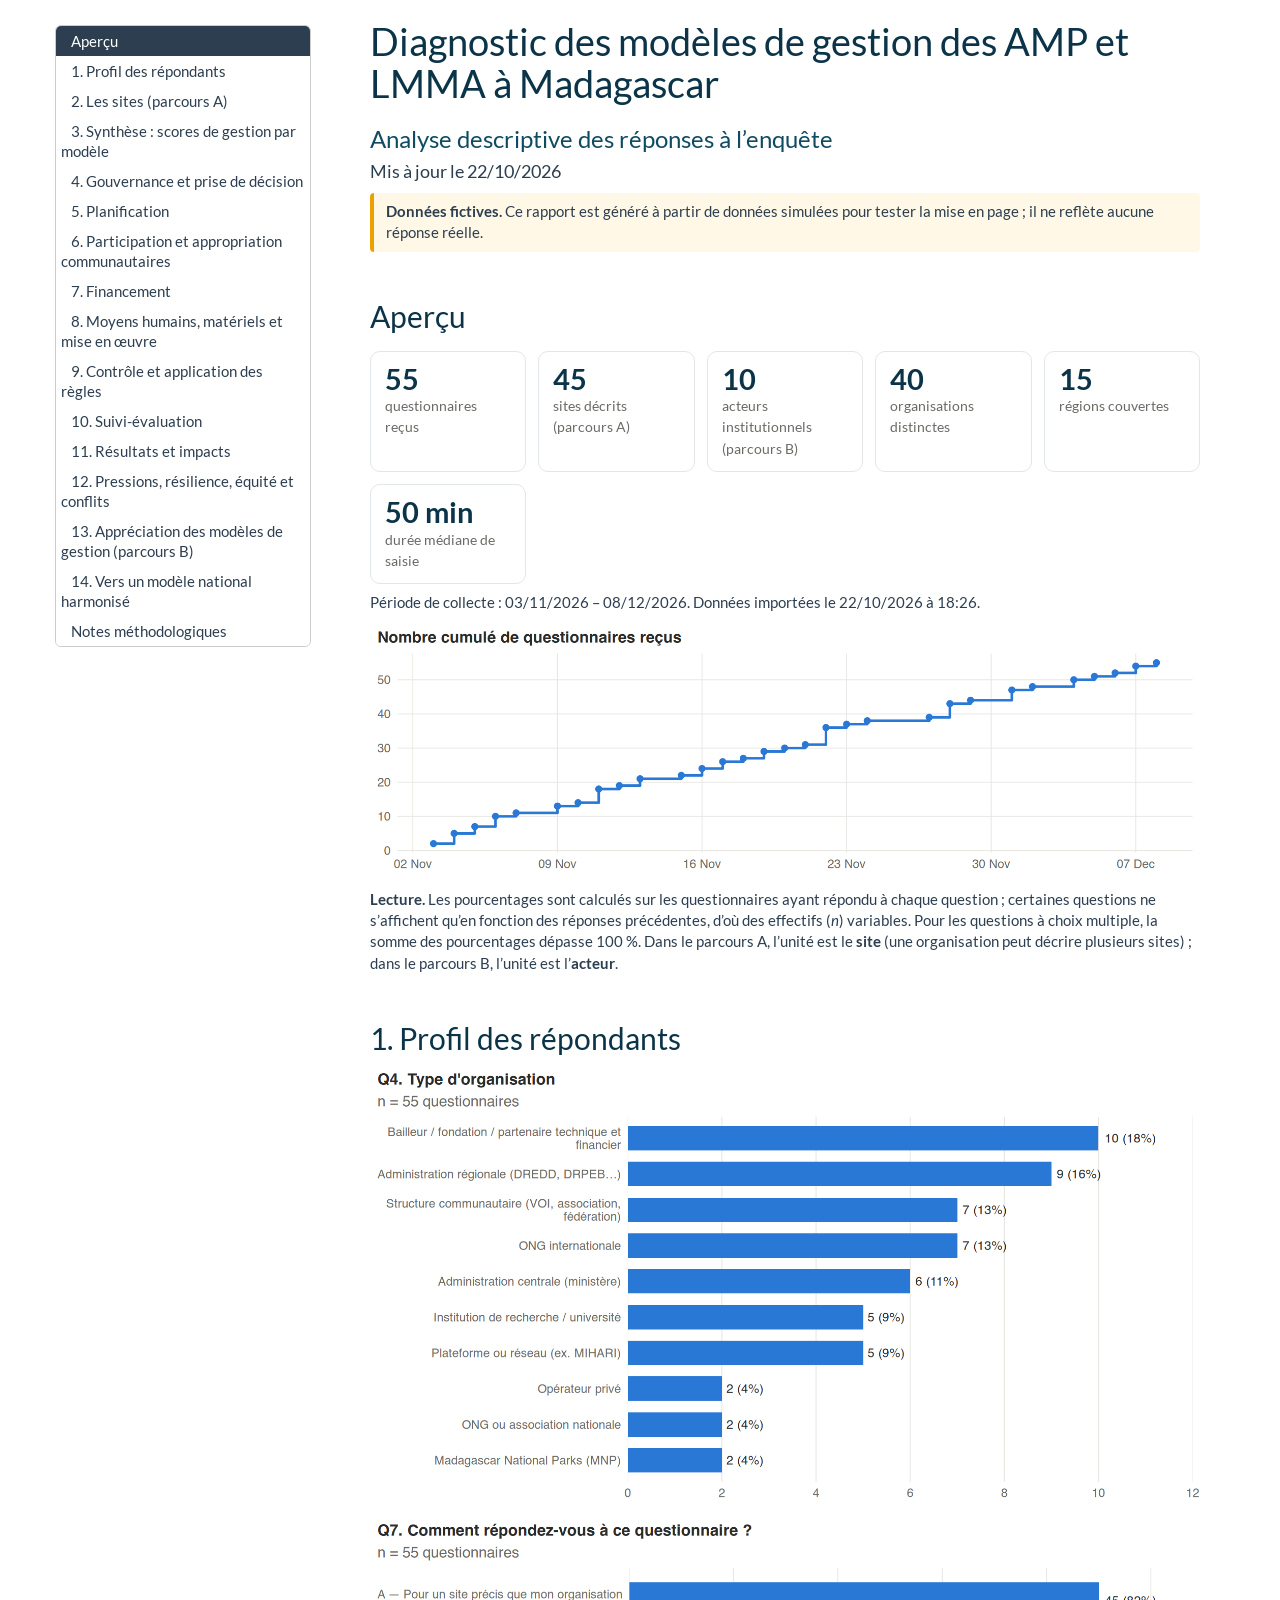
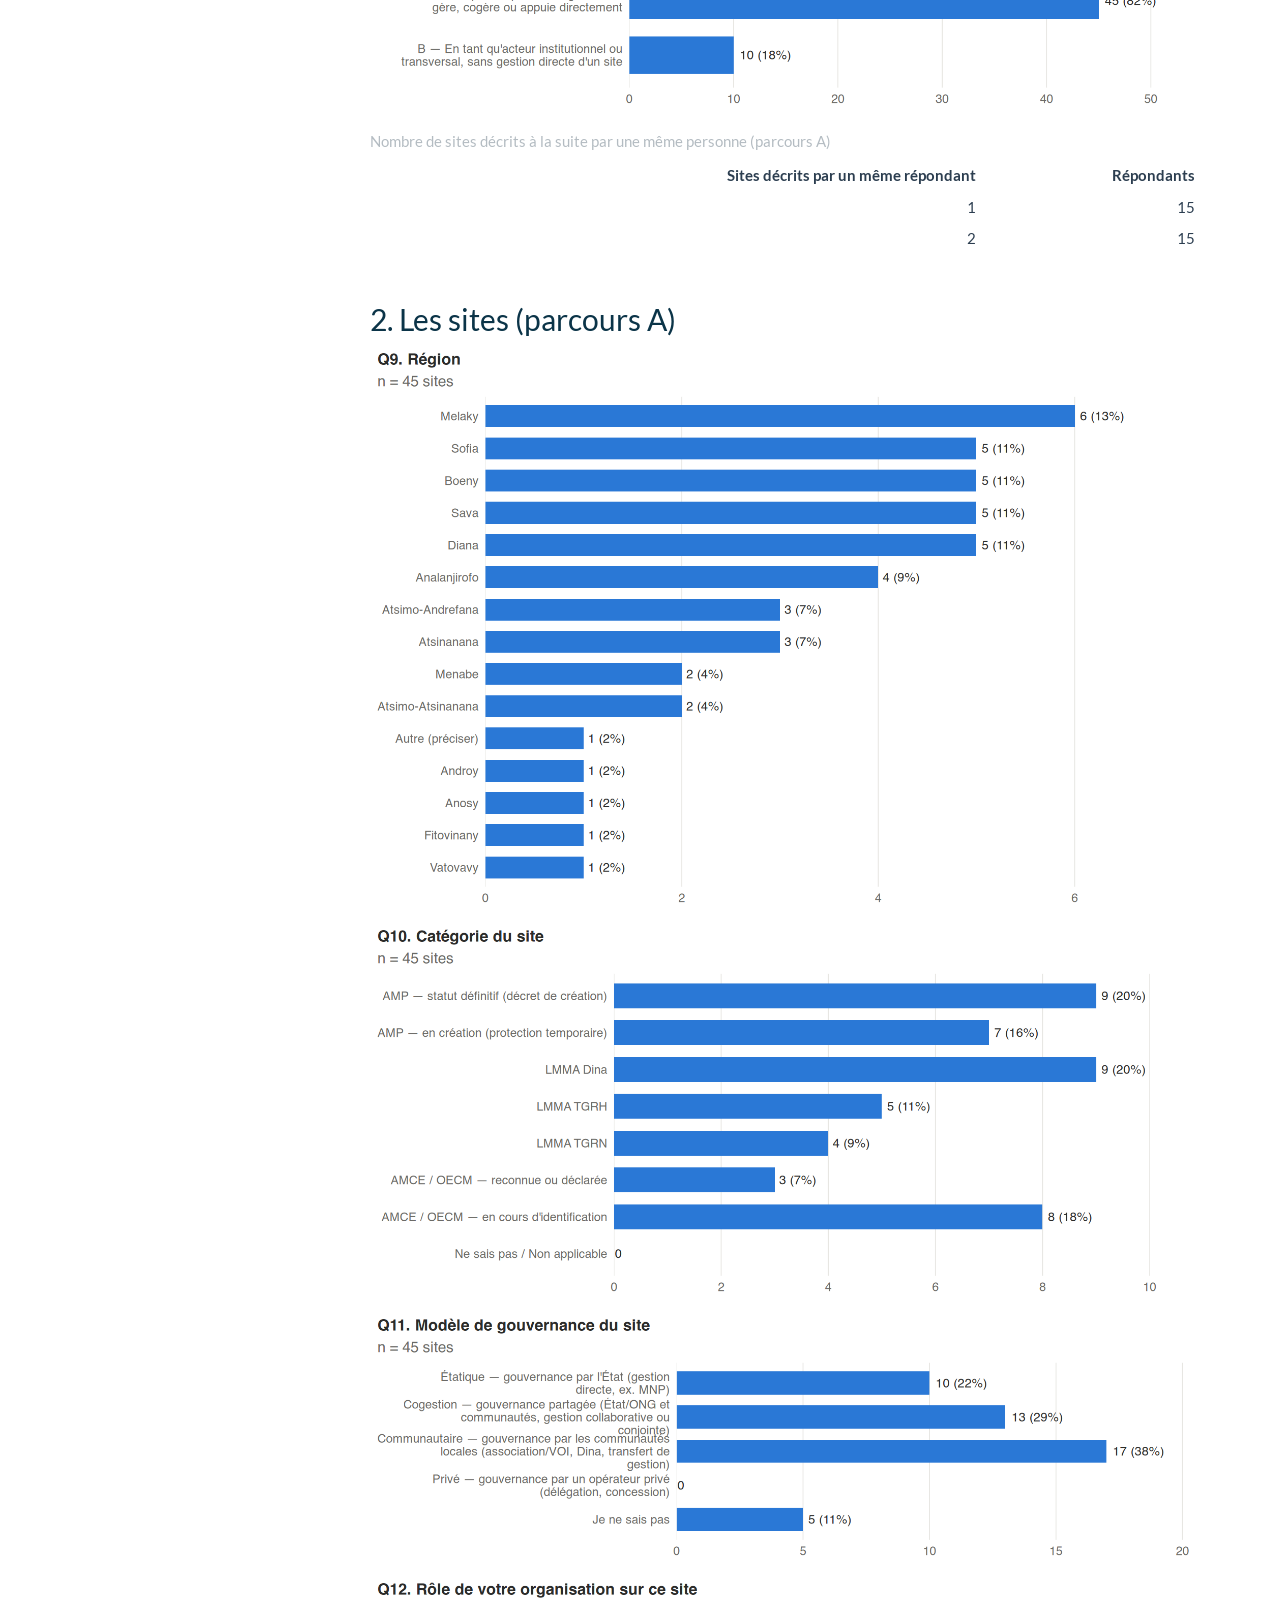
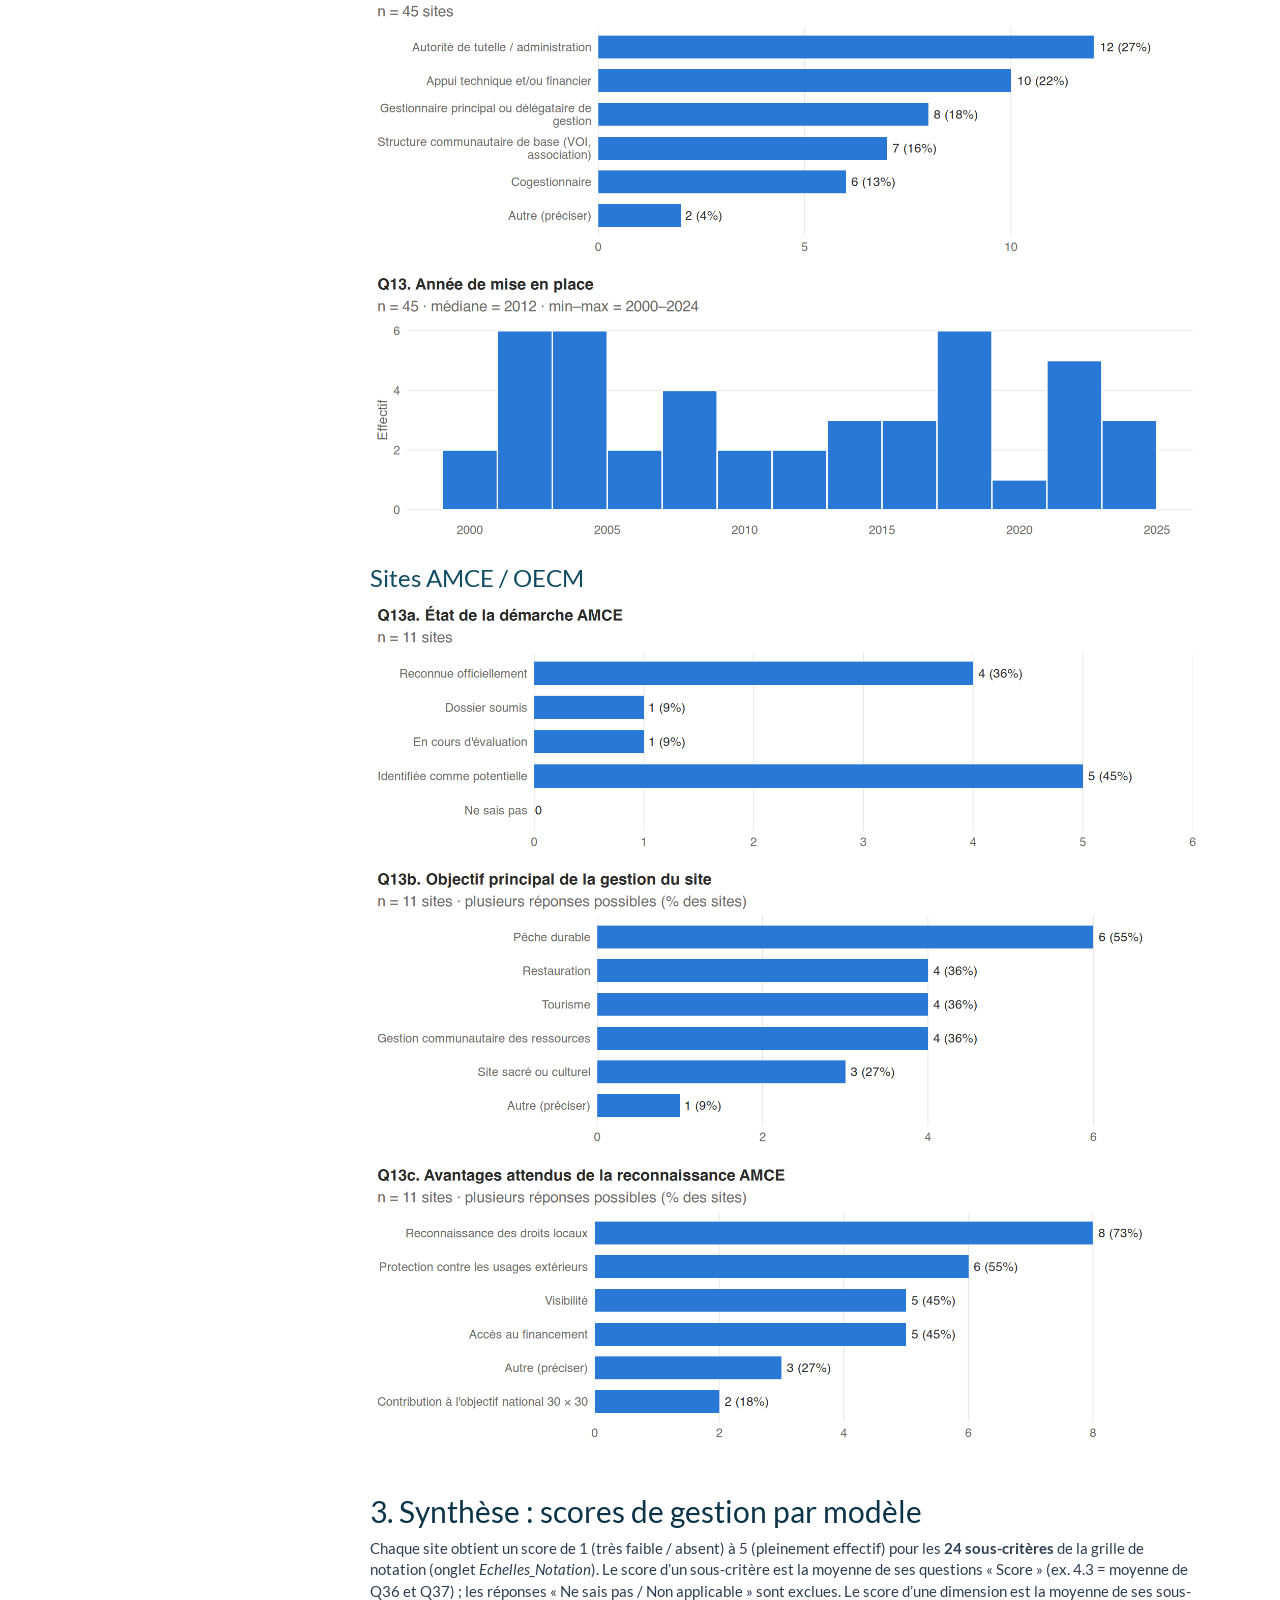
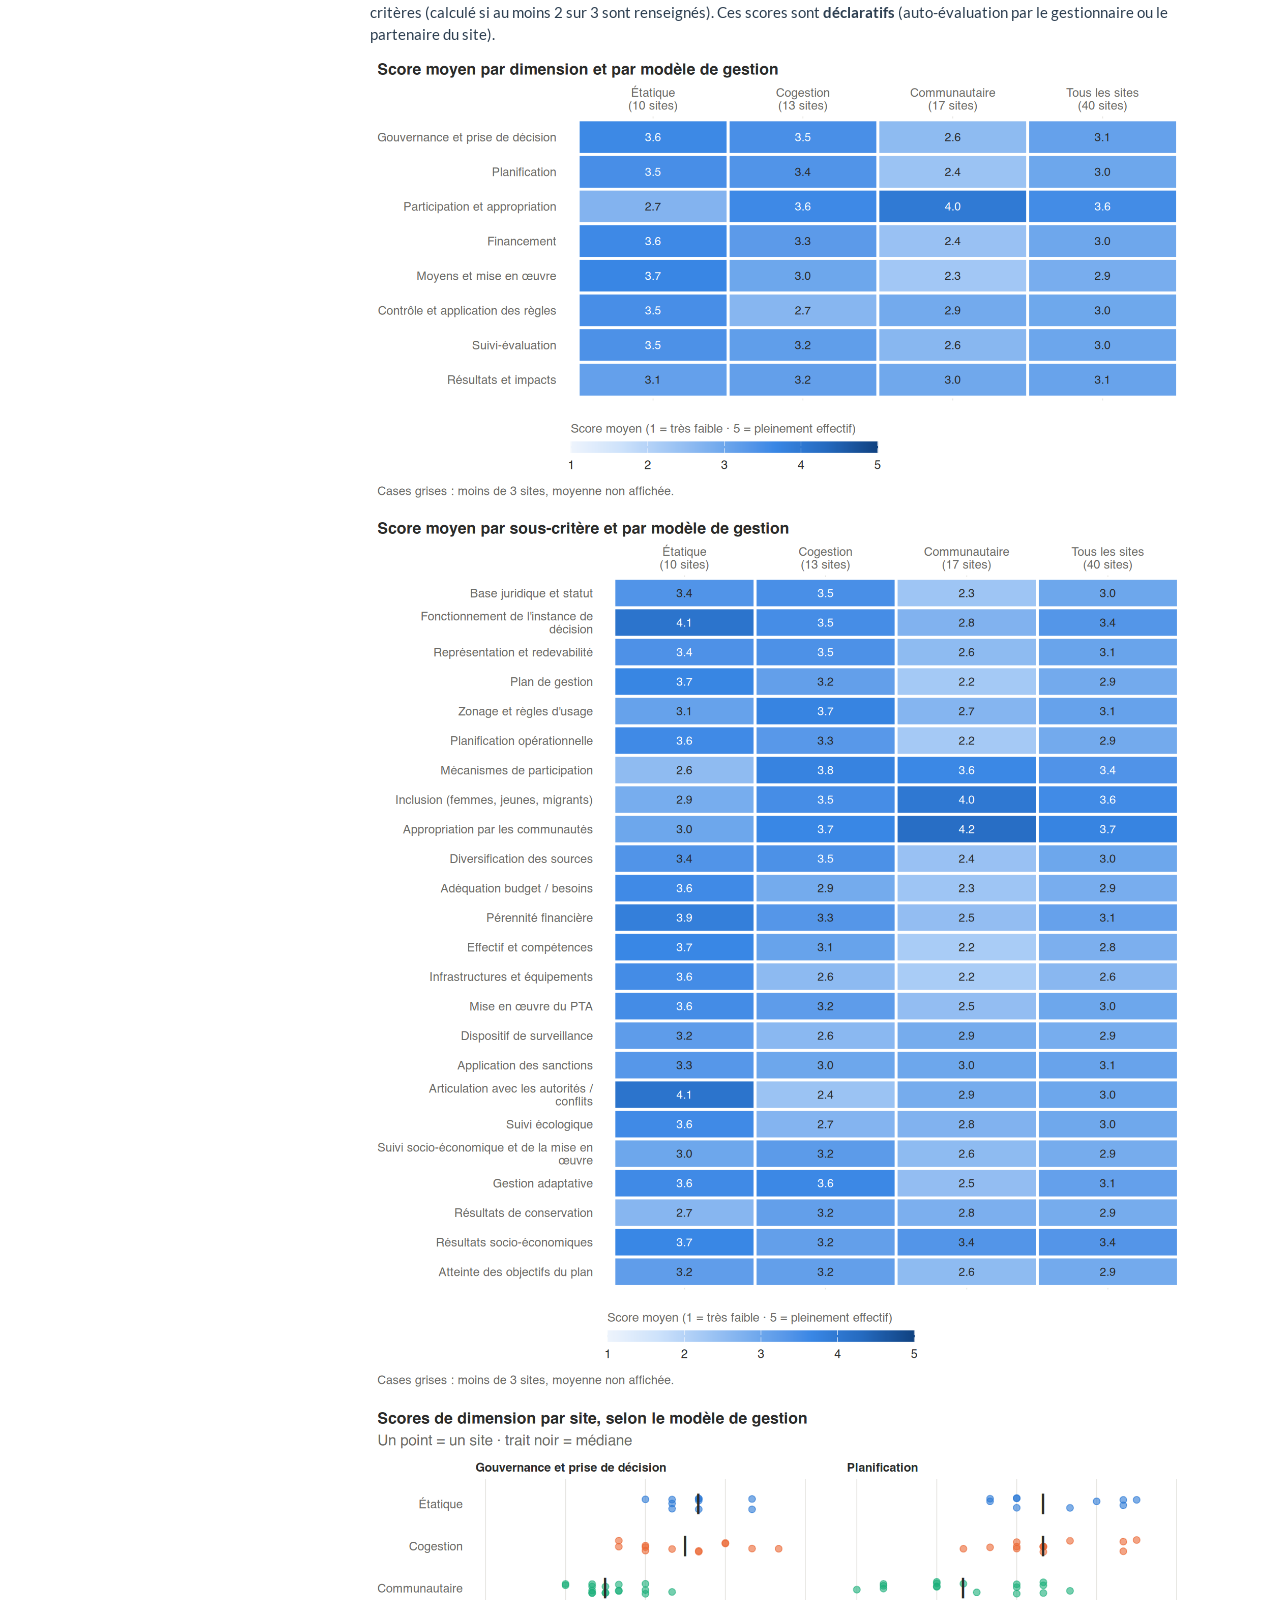
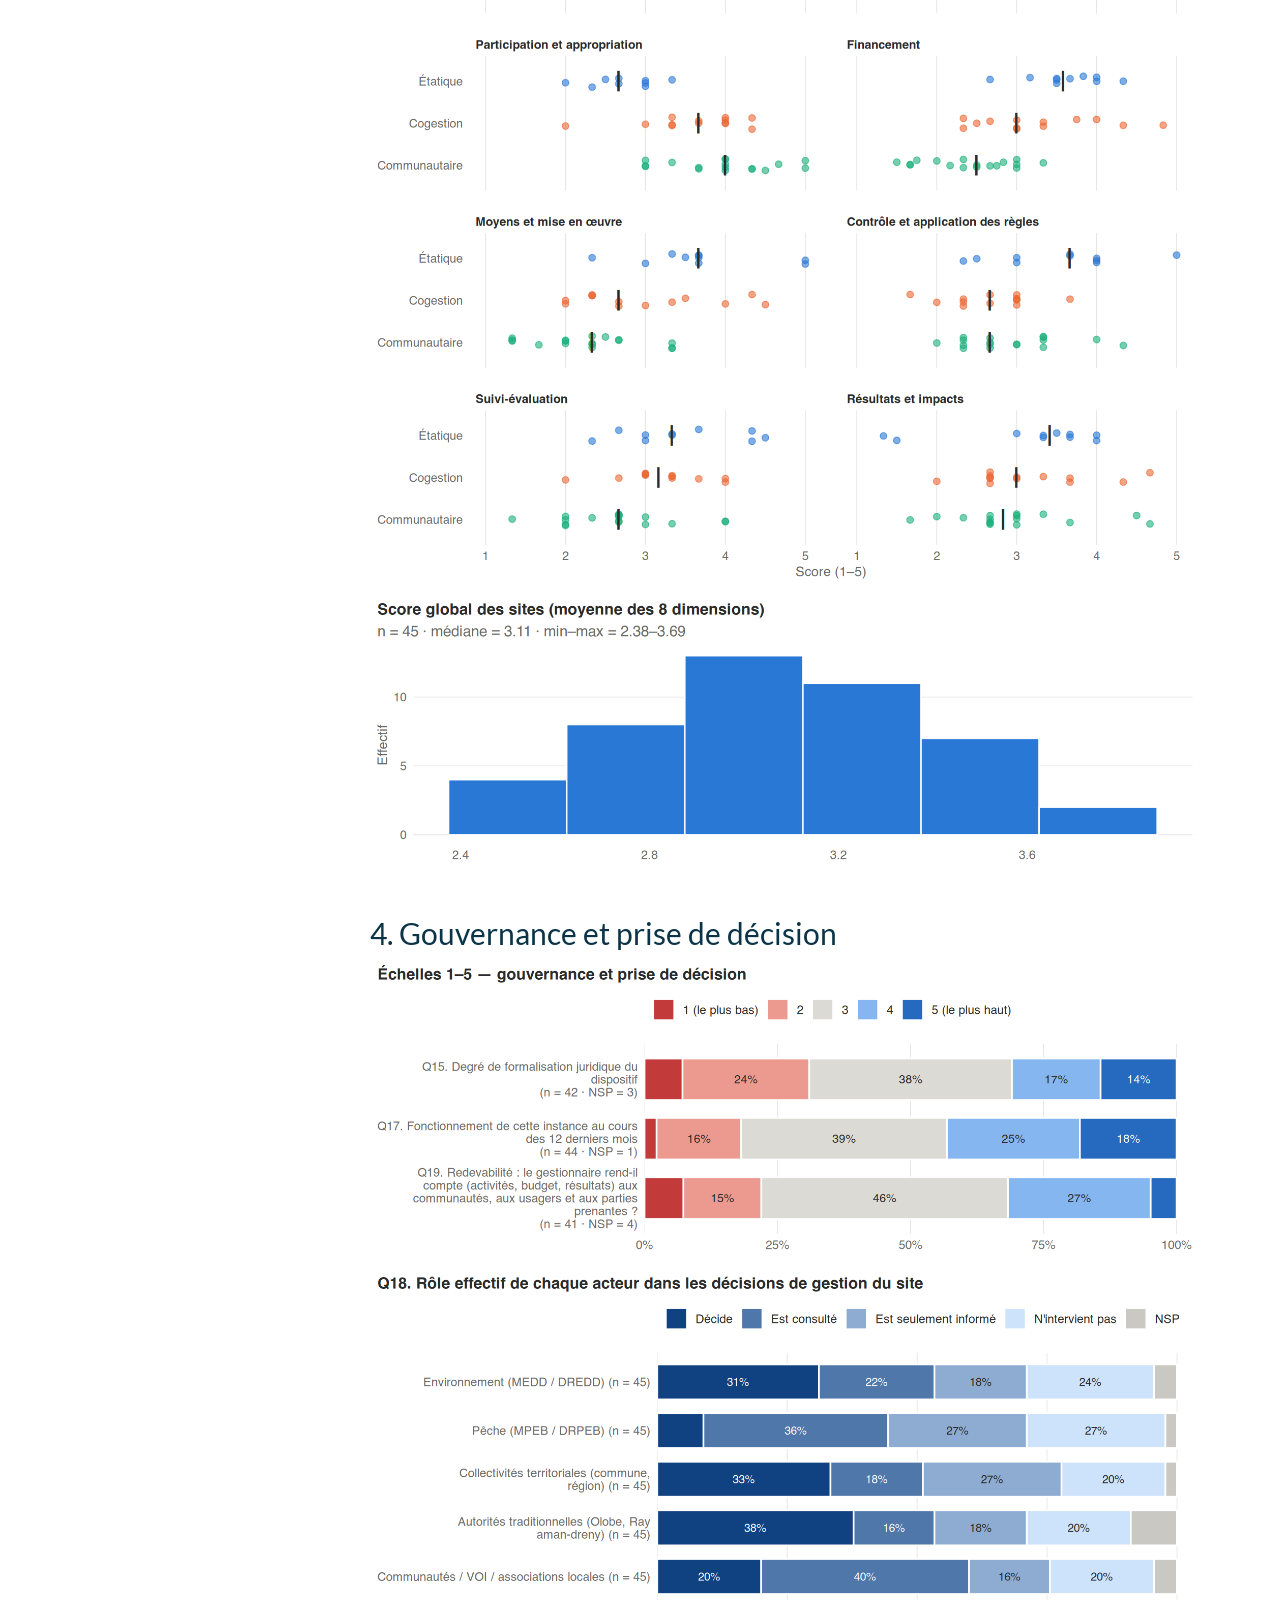
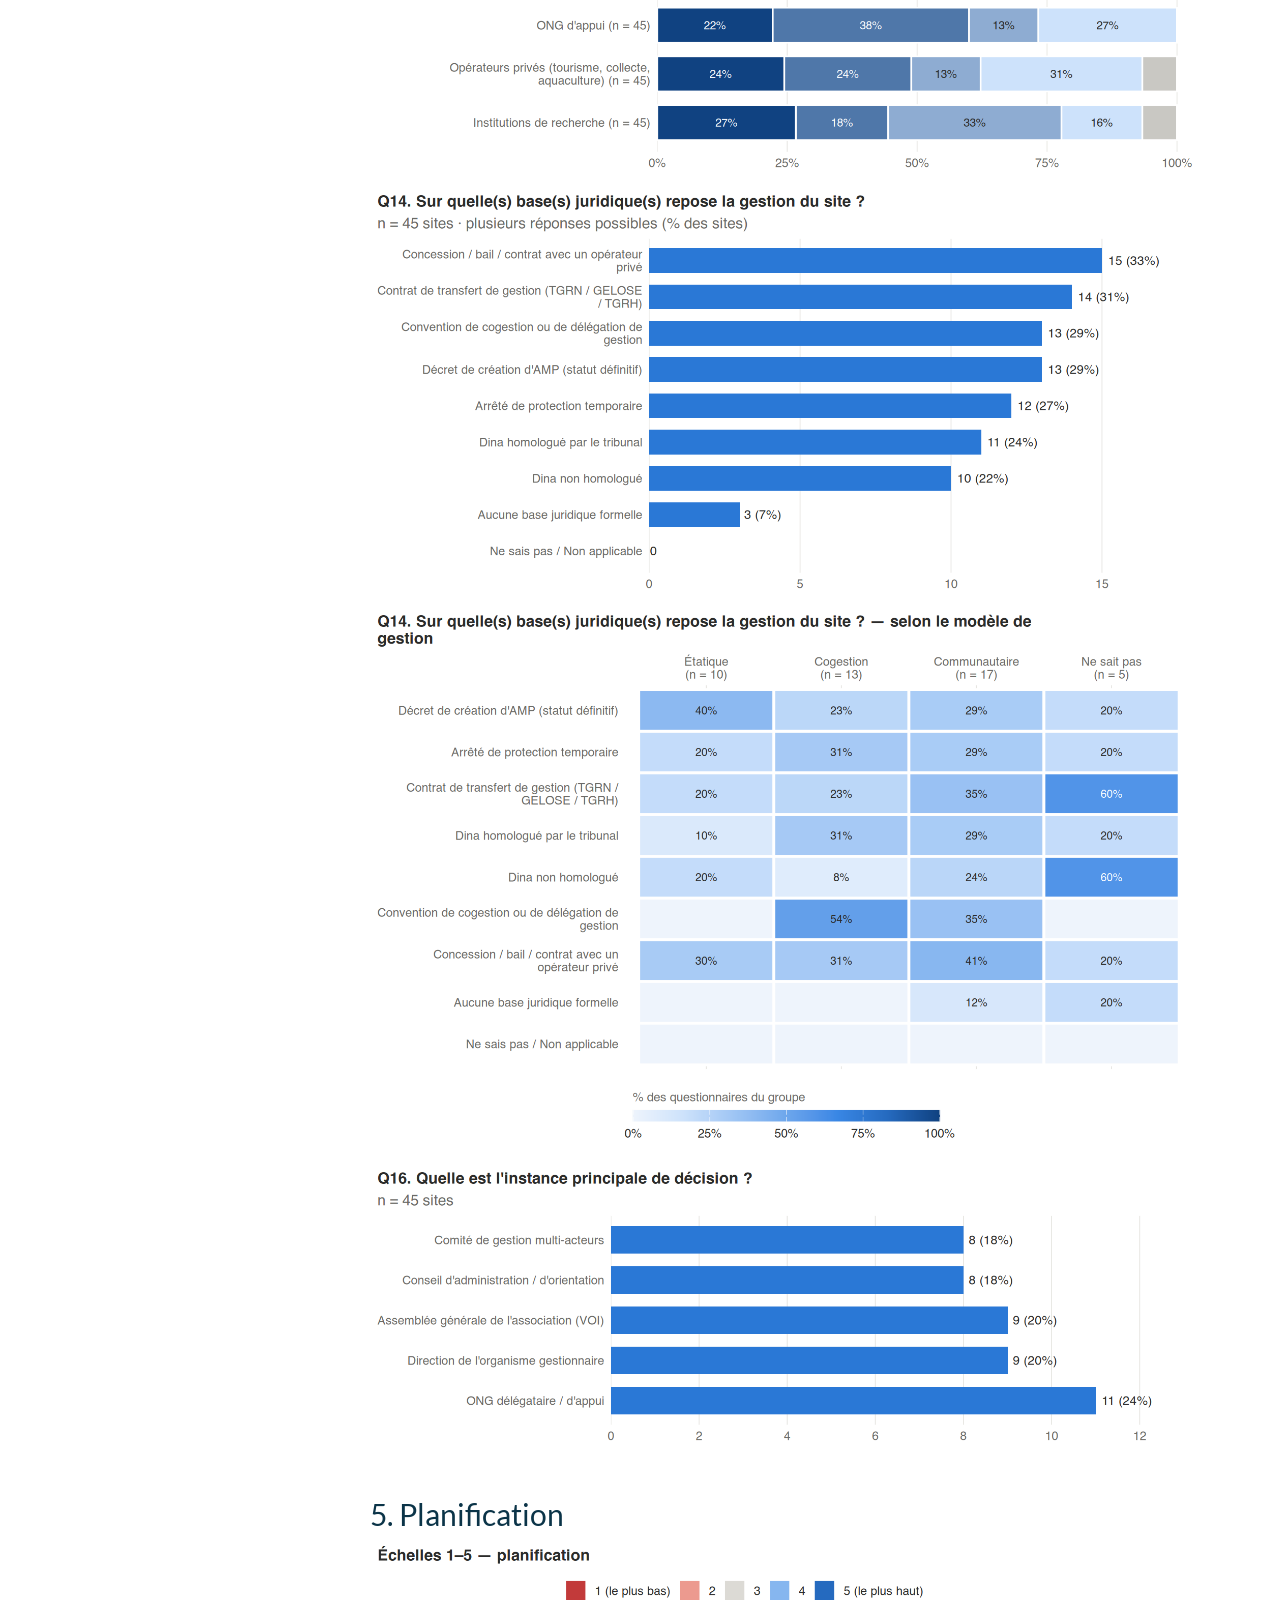
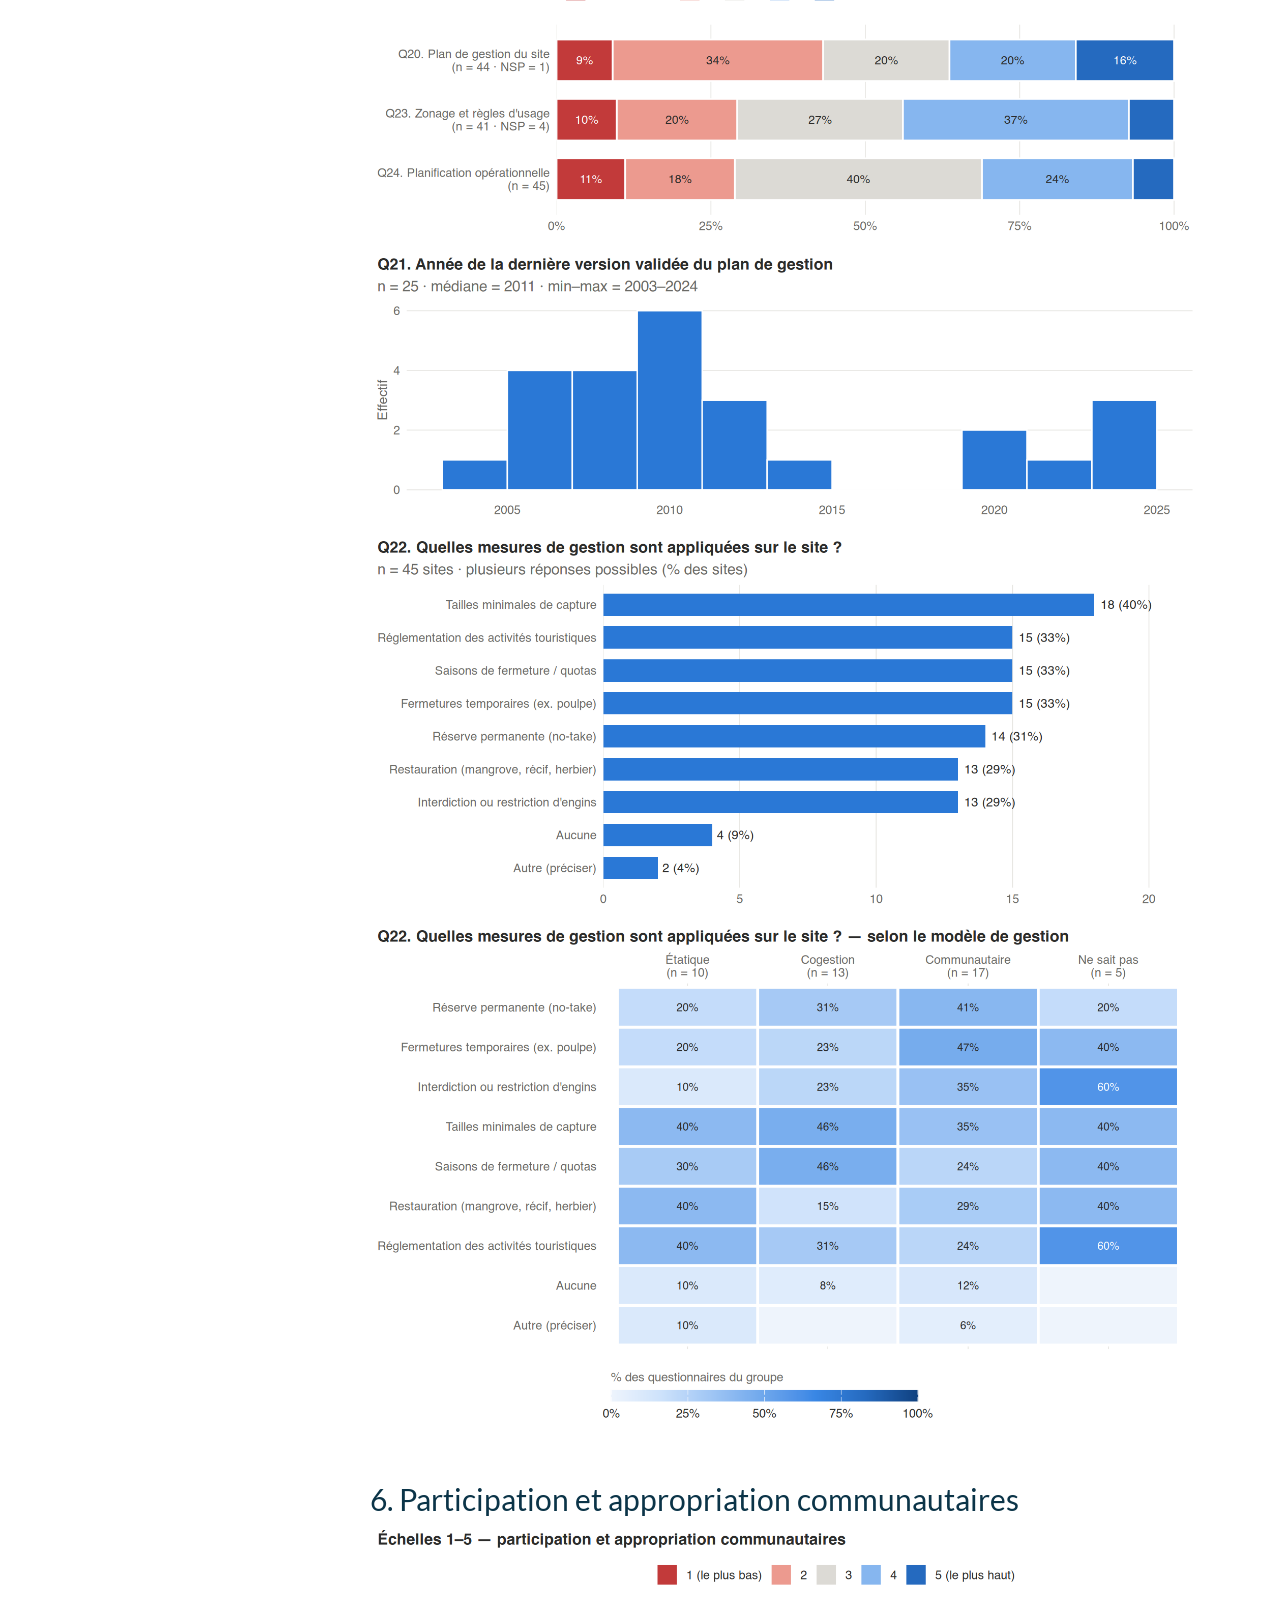
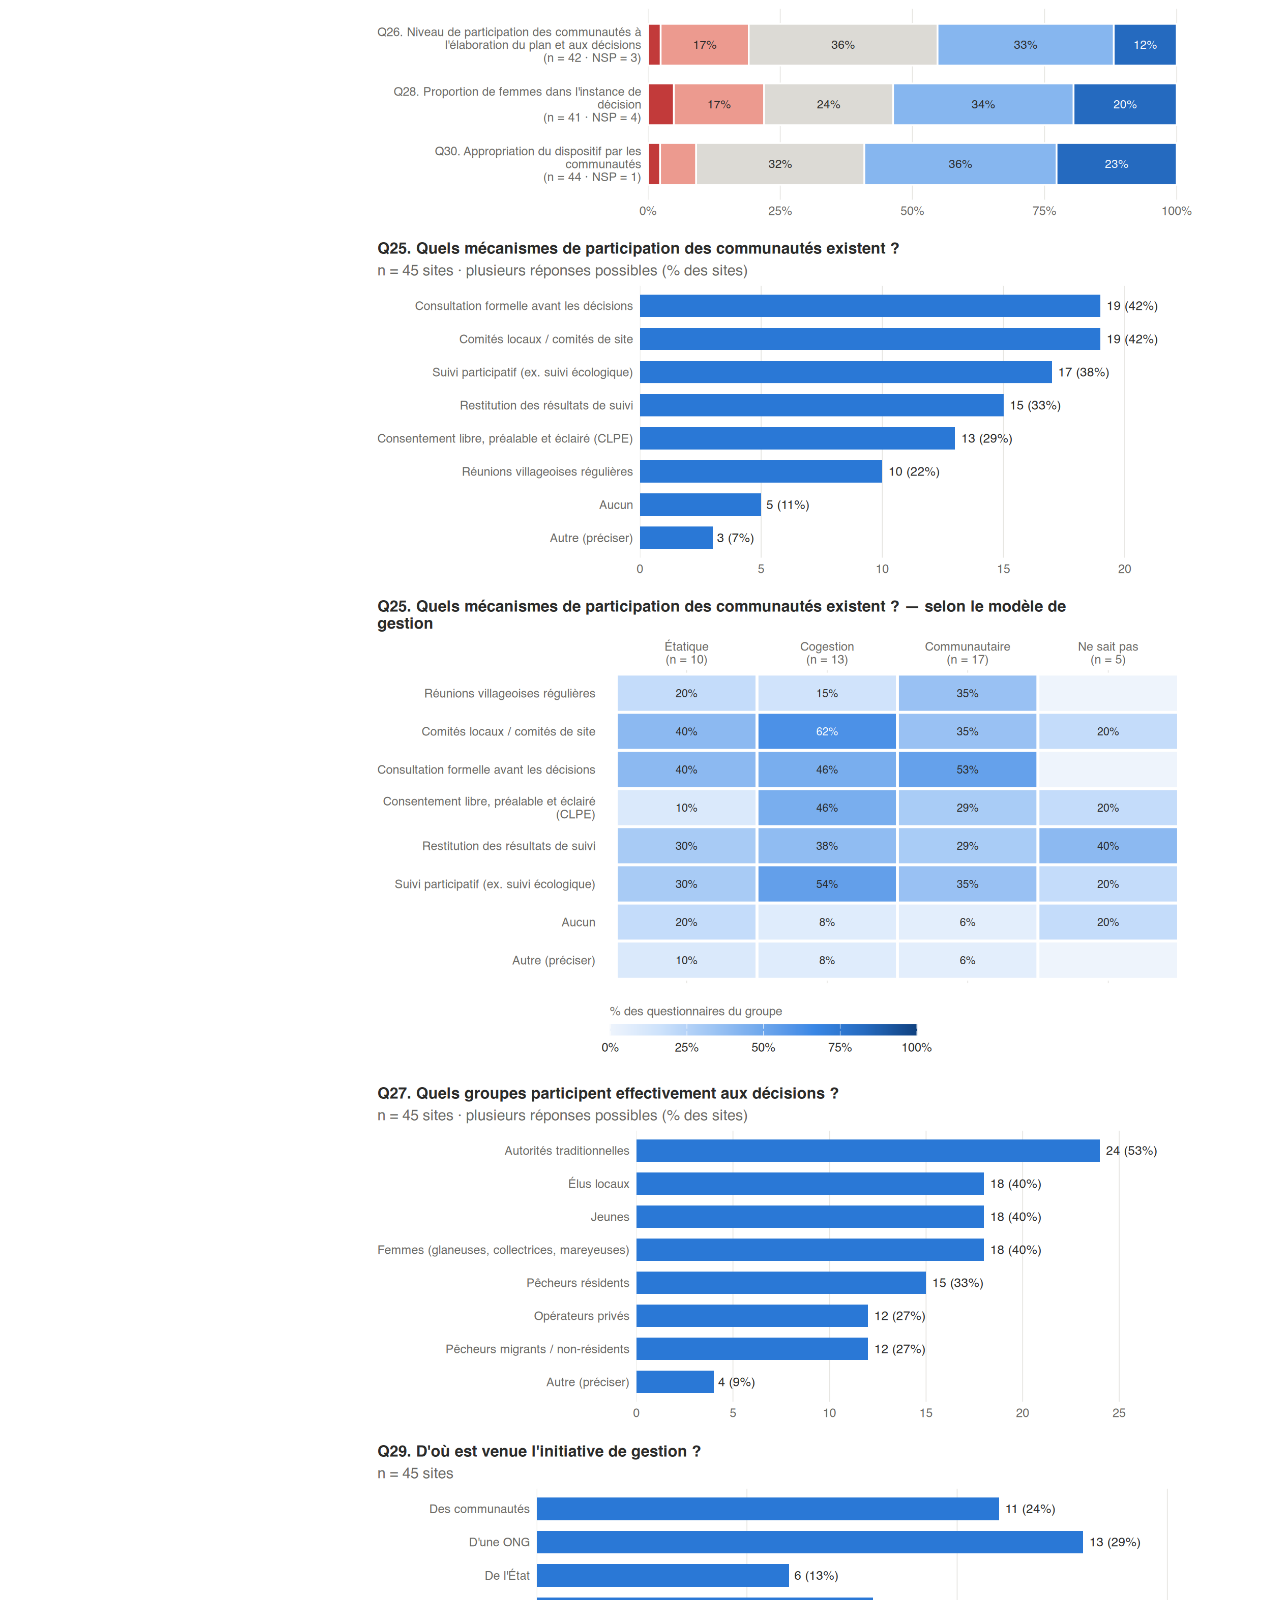
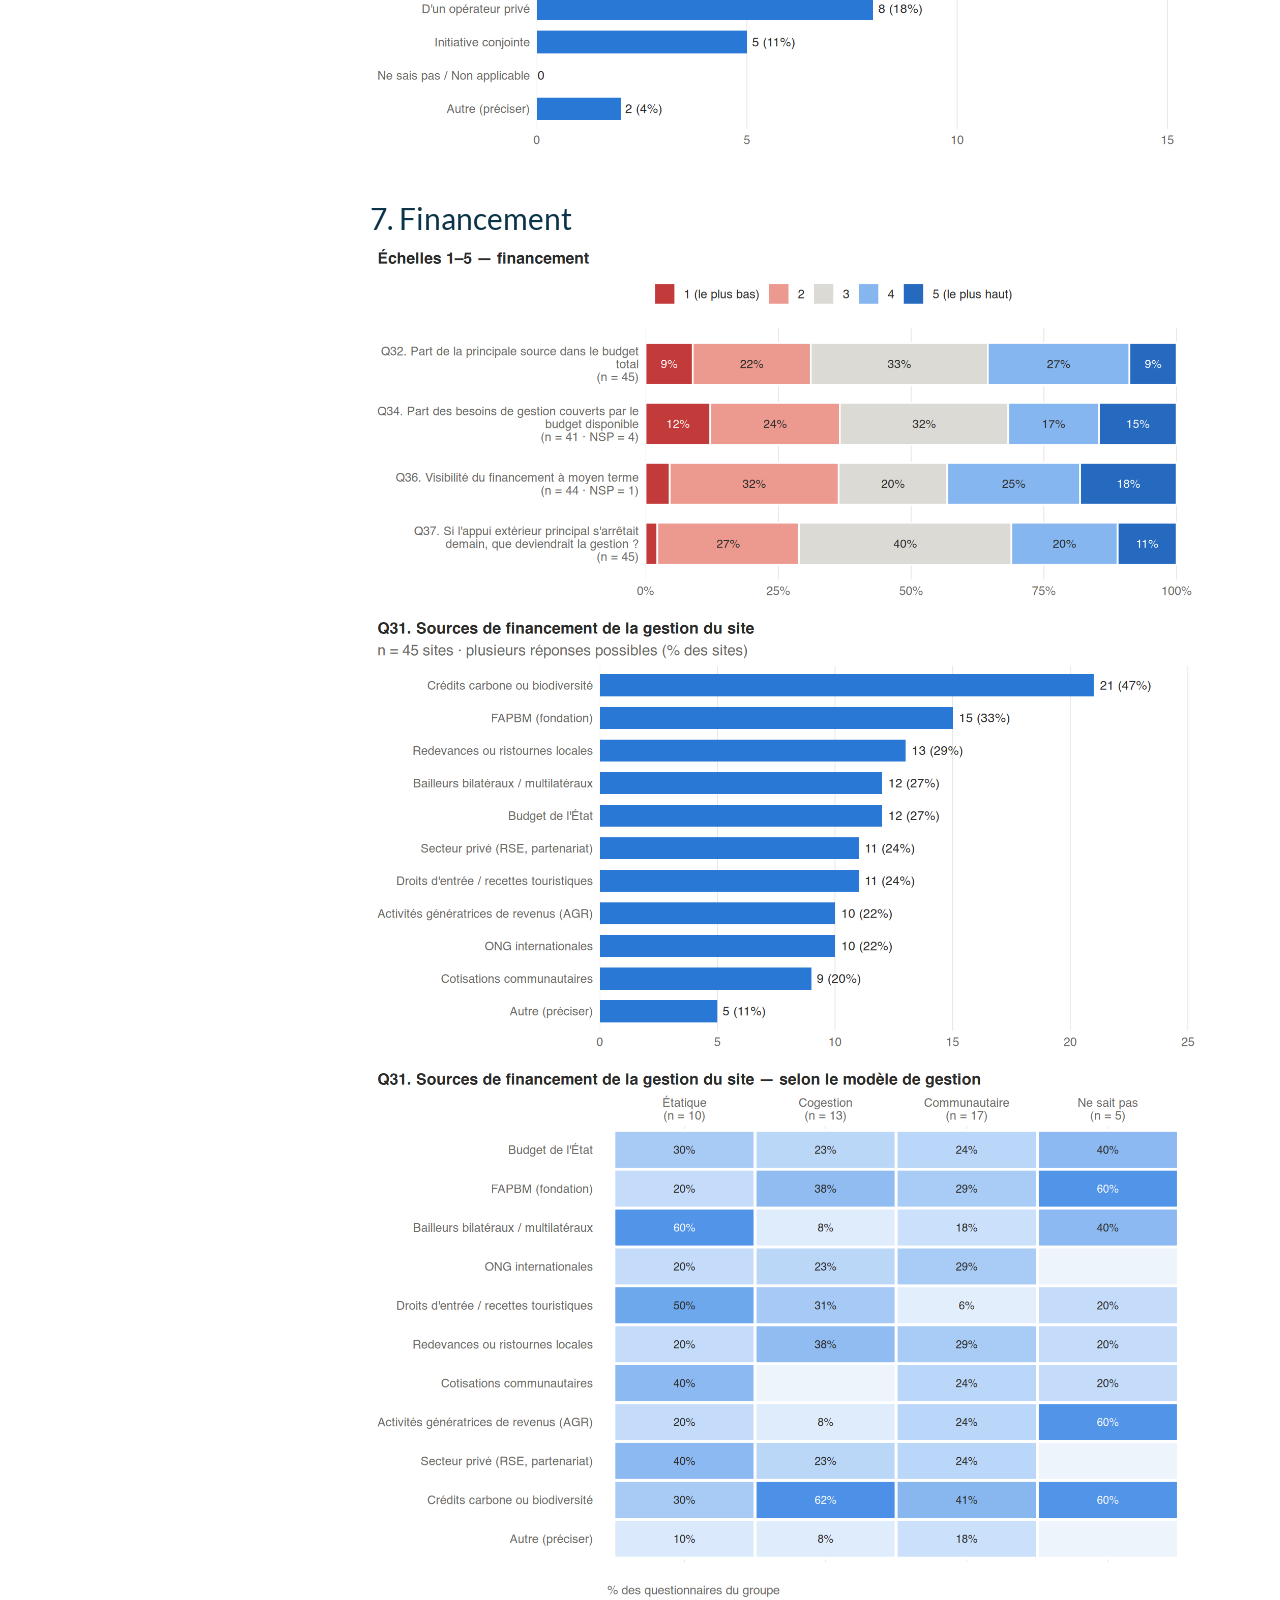
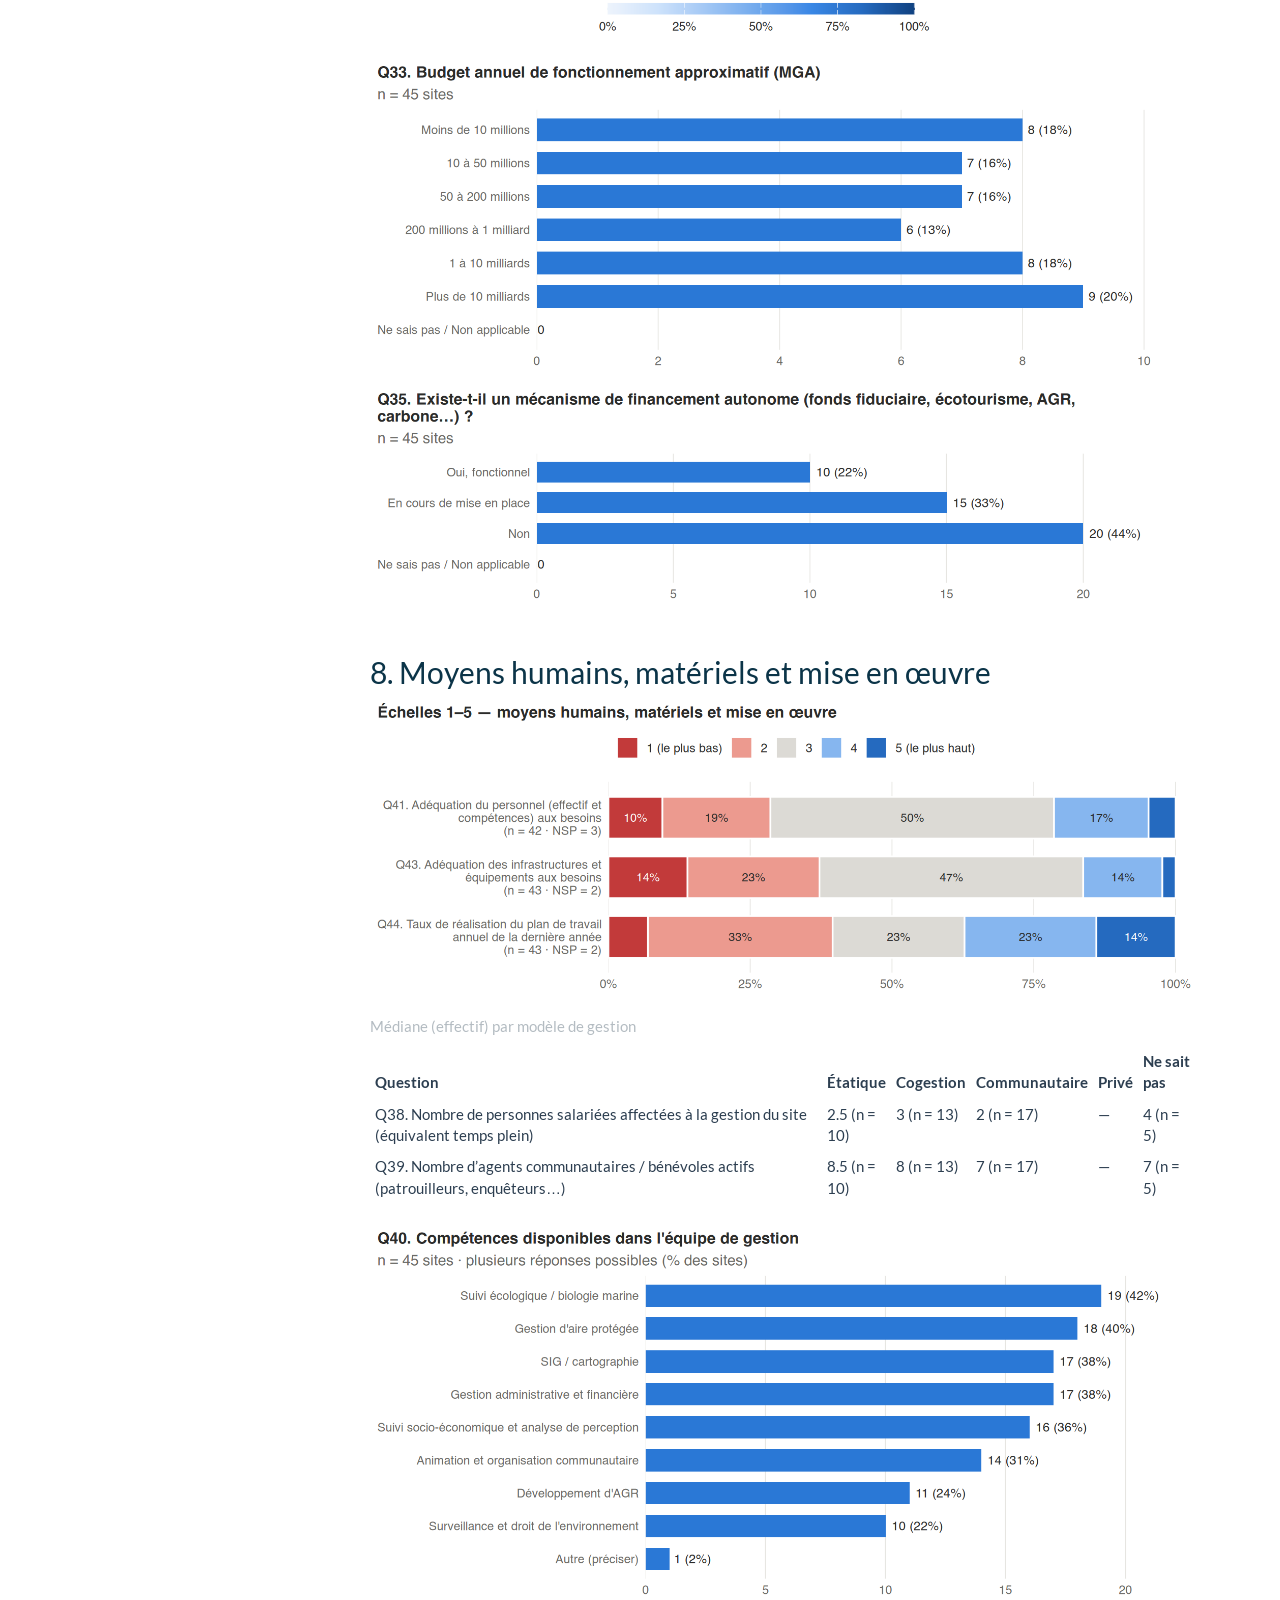
==== rapport/index.html @ 9778d576 "first_commit" ====
<!DOCTYPE html>

<html>

<head>

<meta charset="utf-8" />
<meta name="generator" content="pandoc" />
<meta http-equiv="X-UA-Compatible" content="IE=EDGE" />




<title>Diagnostic des modèles de gestion des AMP et LMMA à Madagascar</title>

<script>// Pandoc 2.9 adds attributes on both header and div. We remove the former (to
// be compatible with the behavior of Pandoc < 2.8).
document.addEventListener('DOMContentLoaded', function(e) {
  var hs = document.querySelectorAll("div.section[class*='level'] > :first-child");
  var i, h, a;
  for (i = 0; i < hs.length; i++) {
    h = hs[i];
    if (!/^h[1-6]$/i.test(h.tagName)) continue;  // it should be a header h1-h6
    a = h.attributes;
    while (a.length > 0) h.removeAttribute(a[0].name);
  }
});
</script>
<script>/*! jQuery v3.6.0 | (c) OpenJS Foundation and other contributors | jquery.org/license */
!function(e,t){"use strict";"object"==typeof module&&"object"==typeof module.exports?module.exports=e.document?t(e,!0):function(e){if(!e.document)throw new Error("jQuery requires a window with a document");return t(e)}:t(e)}("undefined"!=typeof window?window:this,function(C,e){"use strict";var t=[],r=Object.getPrototypeOf,s=t.slice,g=t.flat?function(e){return t.flat.call(e)}:function(e){return t.concat.apply([],e)},u=t.push,i=t.indexOf,n={},o=n.toString,v=n.hasOwnProperty,a=v.toString,l=a.call(Object),y={},m=function(e){return"function"==typeof e&&"number"!=typeof e.nodeType&&"function"!=typeof e.item},x=function(e){return null!=e&&e===e.window},E=C.document,c={type:!0,src:!0,nonce:!0,noModule:!0};function b(e,t,n){var r,i,o=(n=n||E).createElement("script");if(o.text=e,t)for(r in c)(i=t[r]||t.getAttribute&&t.getAttribute(r))&&o.setAttribute(r,i);n.head.appendChild(o).parentNode.removeChild(o)}function w(e){return null==e?e+"":"object"==typeof e||"function"==typeof e?n[o.call(e)]||"object":typeof e}var f="3.6.0",S=function(e,t){return new S.fn.init(e,t)};function p(e){var t=!!e&&"length"in e&&e.length,n=w(e);return!m(e)&&!x(e)&&("array"===n||0===t||"number"==typeof t&&0<t&&t-1 in e)}S.fn=S.prototype={jquery:f,constructor:S,length:0,toArray:function(){return s.call(this)},get:function(e){return null==e?s.call(this):e<0?this[e+this.length]:this[e]},pushStack:function(e){var t=S.merge(this.constructor(),e);return t.prevObject=this,t},each:function(e){return S.each(this,e)},map:function(n){return this.pushStack(S.map(this,function(e,t){return n.call(e,t,e)}))},slice:function(){return this.pushStack(s.apply(this,arguments))},first:function(){return this.eq(0)},last:function(){return this.eq(-1)},even:function(){return this.pushStack(S.grep(this,function(e,t){return(t+1)%2}))},odd:function(){return this.pushStack(S.grep(this,function(e,t){return t%2}))},eq:function(e){var t=this.length,n=+e+(e<0?t:0);return this.pushStack(0<=n&&n<t?[this[n]]:[])},end:function(){return this.prevObject||this.constructor()},push:u,sort:t.sort,splice:t.splice},S.extend=S.fn.extend=function(){var e,t,n,r,i,o,a=arguments[0]||{},s=1,u=arguments.length,l=!1;for("boolean"==typeof a&&(l=a,a=arguments[s]||{},s++),"object"==typeof a||m(a)||(a={}),s===u&&(a=this,s--);s<u;s++)if(null!=(e=arguments[s]))for(t in e)r=e[t],"__proto__"!==t&&a!==r&&(l&&r&&(S.isPlainObject(r)||(i=Array.isArray(r)))?(n=a[t],o=i&&!Array.isArray(n)?[]:i||S.isPlainObject(n)?n:{},i=!1,a[t]=S.extend(l,o,r)):void 0!==r&&(a[t]=r));return a},S.extend({expando:"jQuery"+(f+Math.random()).replace(/\D/g,""),isReady:!0,error:function(e){throw new Error(e)},noop:function(){},isPlainObject:function(e){var t,n;return!(!e||"[object Object]"!==o.call(e))&&(!(t=r(e))||"function"==typeof(n=v.call(t,"constructor")&&t.constructor)&&a.call(n)===l)},isEmptyObject:function(e){var t;for(t in e)return!1;return!0},globalEval:function(e,t,n){b(e,{nonce:t&&t.nonce},n)},each:function(e,t){var n,r=0;if(p(e)){for(n=e.length;r<n;r++)if(!1===t.call(e[r],r,e[r]))break}else for(r in e)if(!1===t.call(e[r],r,e[r]))break;return e},makeArray:function(e,t){var n=t||[];return null!=e&&(p(Object(e))?S.merge(n,"string"==typeof e?[e]:e):u.call(n,e)),n},inArray:function(e,t,n){return null==t?-1:i.call(t,e,n)},merge:function(e,t){for(var n=+t.length,r=0,i=e.length;r<n;r++)e[i++]=t[r];return e.length=i,e},grep:function(e,t,n){for(var r=[],i=0,o=e.length,a=!n;i<o;i++)!t(e[i],i)!==a&&r.push(e[i]);return r},map:function(e,t,n){var r,i,o=0,a=[];if(p(e))for(r=e.length;o<r;o++)null!=(i=t(e[o],o,n))&&a.push(i);else for(o in e)null!=(i=t(e[o],o,n))&&a.push(i);return g(a)},guid:1,support:y}),"function"==typeof Symbol&&(S.fn[Symbol.iterator]=t[Symbol.iterator]),S.each("Boolean Number String Function Array Date RegExp Object Error Symbol".split(" "),function(e,t){n["[object "+t+"]"]=t.toLowerCase()});var d=function(n){var e,d,b,o,i,h,f,g,w,u,l,T,C,a,E,v,s,c,y,S="sizzle"+1*new Date,p=n.document,k=0,r=0,m=ue(),x=ue(),A=ue(),N=ue(),j=function(e,t){return e===t&&(l=!0),0},D={}.hasOwnProperty,t=[],q=t.pop,L=t.push,H=t.push,O=t.slice,P=function(e,t){for(var n=0,r=e.length;n<r;n++)if(e[n]===t)return n;return-1},R="checked|selected|async|autofocus|autoplay|controls|defer|disabled|hidden|ismap|loop|multiple|open|readonly|required|scoped",M="[\\x20\\t\\r\\n\\f]",I="(?:\\\\[\\da-fA-F]{1,6}"+M+"?|\\\\[^\\r\\n\\f]|[\\w-]|[^\0-\\x7f])+",W="\\["+M+"*("+I+")(?:"+M+"*([*^$|!~]?=)"+M+"*(?:'((?:\\\\.|[^\\\\'])*)'|\"((?:\\\\.|[^\\\\\"])*)\"|("+I+"))|)"+M+"*\\]",F=":("+I+")(?:\\((('((?:\\\\.|[^\\\\'])*)'|\"((?:\\\\.|[^\\\\\"])*)\")|((?:\\\\.|[^\\\\()[\\]]|"+W+")*)|.*)\\)|)",B=new RegExp(M+"+","g"),$=new RegExp("^"+M+"+|((?:^|[^\\\\])(?:\\\\.)*)"+M+"+$","g"),_=new RegExp("^"+M+"*,"+M+"*"),z=new RegExp("^"+M+"*([>+~]|"+M+")"+M+"*"),U=new RegExp(M+"|>"),X=new RegExp(F),V=new RegExp("^"+I+"$"),G={ID:new RegExp("^#("+I+")"),CLASS:new RegExp("^\\.("+I+")"),TAG:new RegExp("^("+I+"|[*])"),ATTR:new RegExp("^"+W),PSEUDO:new RegExp("^"+F),CHILD:new RegExp("^:(only|first|last|nth|nth-last)-(child|of-type)(?:\\("+M+"*(even|odd|(([+-]|)(\\d*)n|)"+M+"*(?:([+-]|)"+M+"*(\\d+)|))"+M+"*\\)|)","i"),bool:new RegExp("^(?:"+R+")$","i"),needsContext:new RegExp("^"+M+"*[>+~]|:(even|odd|eq|gt|lt|nth|first|last)(?:\\("+M+"*((?:-\\d)?\\d*)"+M+"*\\)|)(?=[^-]|$)","i")},Y=/HTML$/i,Q=/^(?:input|select|textarea|button)$/i,J=/^h\d$/i,K=/^[^{]+\{\s*\[native \w/,Z=/^(?:#([\w-]+)|(\w+)|\.([\w-]+))$/,ee=/[+~]/,te=new RegExp("\\\\[\\da-fA-F]{1,6}"+M+"?|\\\\([^\\r\\n\\f])","g"),ne=function(e,t){var n="0x"+e.slice(1)-65536;return t||(n<0?String.fromCharCode(n+65536):String.fromCharCode(n>>10|55296,1023&n|56320))},re=/([\0-\x1f\x7f]|^-?\d)|^-$|[^\0-\x1f\x7f-\uFFFF\w-]/g,ie=function(e,t){return t?"\0"===e?"\ufffd":e.slice(0,-1)+"\\"+e.charCodeAt(e.length-1).toString(16)+" ":"\\"+e},oe=function(){T()},ae=be(function(e){return!0===e.disabled&&"fieldset"===e.nodeName.toLowerCase()},{dir:"parentNode",next:"legend"});try{H.apply(t=O.call(p.childNodes),p.childNodes),t[p.childNodes.length].nodeType}catch(e){H={apply:t.length?function(e,t){L.apply(e,O.call(t))}:function(e,t){var n=e.length,r=0;while(e[n++]=t[r++]);e.length=n-1}}}function se(t,e,n,r){var i,o,a,s,u,l,c,f=e&&e.ownerDocument,p=e?e.nodeType:9;if(n=n||[],"string"!=typeof t||!t||1!==p&&9!==p&&11!==p)return n;if(!r&&(T(e),e=e||C,E)){if(11!==p&&(u=Z.exec(t)))if(i=u[1]){if(9===p){if(!(a=e.getElementById(i)))return n;if(a.id===i)return n.push(a),n}else if(f&&(a=f.getElementById(i))&&y(e,a)&&a.id===i)return n.push(a),n}else{if(u[2])return H.apply(n,e.getElementsByTagName(t)),n;if((i=u[3])&&d.getElementsByClassName&&e.getElementsByClassName)return H.apply(n,e.getElementsByClassName(i)),n}if(d.qsa&&!N[t+" "]&&(!v||!v.test(t))&&(1!==p||"object"!==e.nodeName.toLowerCase())){if(c=t,f=e,1===p&&(U.test(t)||z.test(t))){(f=ee.test(t)&&ye(e.parentNode)||e)===e&&d.scope||((s=e.getAttribute("id"))?s=s.replace(re,ie):e.setAttribute("id",s=S)),o=(l=h(t)).length;while(o--)l[o]=(s?"#"+s:":scope")+" "+xe(l[o]);c=l.join(",")}try{return H.apply(n,f.querySelectorAll(c)),n}catch(e){N(t,!0)}finally{s===S&&e.removeAttribute("id")}}}return g(t.replace($,"$1"),e,n,r)}function ue(){var r=[];return function e(t,n){return r.push(t+" ")>b.cacheLength&&delete e[r.shift()],e[t+" "]=n}}function le(e){return e[S]=!0,e}function ce(e){var t=C.createElement("fieldset");try{return!!e(t)}catch(e){return!1}finally{t.parentNode&&t.parentNode.removeChild(t),t=null}}function fe(e,t){var n=e.split("|"),r=n.length;while(r--)b.attrHandle[n[r]]=t}function pe(e,t){var n=t&&e,r=n&&1===e.nodeType&&1===t.nodeType&&e.sourceIndex-t.sourceIndex;if(r)return r;if(n)while(n=n.nextSibling)if(n===t)return-1;return e?1:-1}function de(t){return function(e){return"input"===e.nodeName.toLowerCase()&&e.type===t}}function he(n){return function(e){var t=e.nodeName.toLowerCase();return("input"===t||"button"===t)&&e.type===n}}function ge(t){return function(e){return"form"in e?e.parentNode&&!1===e.disabled?"label"in e?"label"in e.parentNode?e.parentNode.disabled===t:e.disabled===t:e.isDisabled===t||e.isDisabled!==!t&&ae(e)===t:e.disabled===t:"label"in e&&e.disabled===t}}function ve(a){return le(function(o){return o=+o,le(function(e,t){var n,r=a([],e.length,o),i=r.length;while(i--)e[n=r[i]]&&(e[n]=!(t[n]=e[n]))})})}function ye(e){return e&&"undefined"!=typeof e.getElementsByTagName&&e}for(e in d=se.support={},i=se.isXML=function(e){var t=e&&e.namespaceURI,n=e&&(e.ownerDocument||e).documentElement;return!Y.test(t||n&&n.nodeName||"HTML")},T=se.setDocument=function(e){var t,n,r=e?e.ownerDocument||e:p;return r!=C&&9===r.nodeType&&r.documentElement&&(a=(C=r).documentElement,E=!i(C),p!=C&&(n=C.defaultView)&&n.top!==n&&(n.addEventListener?n.addEventListener("unload",oe,!1):n.attachEvent&&n.attachEvent("onunload",oe)),d.scope=ce(function(e){return a.appendChild(e).appendChild(C.createElement("div")),"undefined"!=typeof e.querySelectorAll&&!e.querySelectorAll(":scope fieldset div").length}),d.attributes=ce(function(e){return e.className="i",!e.getAttribute("className")}),d.getElementsByTagName=ce(function(e){return e.appendChild(C.createComment("")),!e.getElementsByTagName("*").length}),d.getElementsByClassName=K.test(C.getElementsByClassName),d.getById=ce(function(e){return a.appendChild(e).id=S,!C.getElementsByName||!C.getElementsByName(S).length}),d.getById?(b.filter.ID=function(e){var t=e.replace(te,ne);return function(e){return e.getAttribute("id")===t}},b.find.ID=function(e,t){if("undefined"!=typeof t.getElementById&&E){var n=t.getElementById(e);return n?[n]:[]}}):(b.filter.ID=function(e){var n=e.replace(te,ne);return function(e){var t="undefined"!=typeof e.getAttributeNode&&e.getAttributeNode("id");return t&&t.value===n}},b.find.ID=function(e,t){if("undefined"!=typeof t.getElementById&&E){var n,r,i,o=t.getElementById(e);if(o){if((n=o.getAttributeNode("id"))&&n.value===e)return[o];i=t.getElementsByName(e),r=0;while(o=i[r++])if((n=o.getAttributeNode("id"))&&n.value===e)return[o]}return[]}}),b.find.TAG=d.getElementsByTagName?function(e,t){return"undefined"!=typeof t.getElementsByTagName?t.getElementsByTagName(e):d.qsa?t.querySelectorAll(e):void 0}:function(e,t){var n,r=[],i=0,o=t.getElementsByTagName(e);if("*"===e){while(n=o[i++])1===n.nodeType&&r.push(n);return r}return o},b.find.CLASS=d.getElementsByClassName&&function(e,t){if("undefined"!=typeof t.getElementsByClassName&&E)return t.getElementsByClassName(e)},s=[],v=[],(d.qsa=K.test(C.querySelectorAll))&&(ce(function(e){var t;a.appendChild(e).innerHTML="<a id='"+S+"'></a><select id='"+S+"-\r\\' msallowcapture=''><option selected=''></option></select>",e.querySelectorAll("[msallowcapture^='']").length&&v.push("[*^$]="+M+"*(?:''|\"\")"),e.querySelectorAll("[selected]").length||v.push("\\["+M+"*(?:value|"+R+")"),e.querySelectorAll("[id~="+S+"-]").length||v.push("~="),(t=C.createElement("input")).setAttribute("name",""),e.appendChild(t),e.querySelectorAll("[name='']").length||v.push("\\["+M+"*name"+M+"*="+M+"*(?:''|\"\")"),e.querySelectorAll(":checked").length||v.push(":checked"),e.querySelectorAll("a#"+S+"+*").length||v.push(".#.+[+~]"),e.querySelectorAll("\\\f"),v.push("[\\r\\n\\f]")}),ce(function(e){e.innerHTML="<a href='' disabled='disabled'></a><select disabled='disabled'><option/></select>";var t=C.createElement("input");t.setAttribute("type","hidden"),e.appendChild(t).setAttribute("name","D"),e.querySelectorAll("[name=d]").length&&v.push("name"+M+"*[*^$|!~]?="),2!==e.querySelectorAll(":enabled").length&&v.push(":enabled",":disabled"),a.appendChild(e).disabled=!0,2!==e.querySelectorAll(":disabled").length&&v.push(":enabled",":disabled"),e.querySelectorAll("*,:x"),v.push(",.*:")})),(d.matchesSelector=K.test(c=a.matches||a.webkitMatchesSelector||a.mozMatchesSelector||a.oMatchesSelector||a.msMatchesSelector))&&ce(function(e){d.disconnectedMatch=c.call(e,"*"),c.call(e,"[s!='']:x"),s.push("!=",F)}),v=v.length&&new RegExp(v.join("|")),s=s.length&&new RegExp(s.join("|")),t=K.test(a.compareDocumentPosition),y=t||K.test(a.contains)?function(e,t){var n=9===e.nodeType?e.documentElement:e,r=t&&t.parentNode;return e===r||!(!r||1!==r.nodeType||!(n.contains?n.contains(r):e.compareDocumentPosition&&16&e.compareDocumentPosition(r)))}:function(e,t){if(t)while(t=t.parentNode)if(t===e)return!0;return!1},j=t?function(e,t){if(e===t)return l=!0,0;var n=!e.compareDocumentPosition-!t.compareDocumentPosition;return n||(1&(n=(e.ownerDocument||e)==(t.ownerDocument||t)?e.compareDocumentPosition(t):1)||!d.sortDetached&&t.compareDocumentPosition(e)===n?e==C||e.ownerDocument==p&&y(p,e)?-1:t==C||t.ownerDocument==p&&y(p,t)?1:u?P(u,e)-P(u,t):0:4&n?-1:1)}:function(e,t){if(e===t)return l=!0,0;var n,r=0,i=e.parentNode,o=t.parentNode,a=[e],s=[t];if(!i||!o)return e==C?-1:t==C?1:i?-1:o?1:u?P(u,e)-P(u,t):0;if(i===o)return pe(e,t);n=e;while(n=n.parentNode)a.unshift(n);n=t;while(n=n.parentNode)s.unshift(n);while(a[r]===s[r])r++;return r?pe(a[r],s[r]):a[r]==p?-1:s[r]==p?1:0}),C},se.matches=function(e,t){return se(e,null,null,t)},se.matchesSelector=function(e,t){if(T(e),d.matchesSelector&&E&&!N[t+" "]&&(!s||!s.test(t))&&(!v||!v.test(t)))try{var n=c.call(e,t);if(n||d.disconnectedMatch||e.document&&11!==e.document.nodeType)return n}catch(e){N(t,!0)}return 0<se(t,C,null,[e]).length},se.contains=function(e,t){return(e.ownerDocument||e)!=C&&T(e),y(e,t)},se.attr=function(e,t){(e.ownerDocument||e)!=C&&T(e);var n=b.attrHandle[t.toLowerCase()],r=n&&D.call(b.attrHandle,t.toLowerCase())?n(e,t,!E):void 0;return void 0!==r?r:d.attributes||!E?e.getAttribute(t):(r=e.getAttributeNode(t))&&r.specified?r.value:null},se.escape=function(e){return(e+"").replace(re,ie)},se.error=function(e){throw new Error("Syntax error, unrecognized expression: "+e)},se.uniqueSort=function(e){var t,n=[],r=0,i=0;if(l=!d.detectDuplicates,u=!d.sortStable&&e.slice(0),e.sort(j),l){while(t=e[i++])t===e[i]&&(r=n.push(i));while(r--)e.splice(n[r],1)}return u=null,e},o=se.getText=function(e){var t,n="",r=0,i=e.nodeType;if(i){if(1===i||9===i||11===i){if("string"==typeof e.textContent)return e.textContent;for(e=e.firstChild;e;e=e.nextSibling)n+=o(e)}else if(3===i||4===i)return e.nodeValue}else while(t=e[r++])n+=o(t);return n},(b=se.selectors={cacheLength:50,createPseudo:le,match:G,attrHandle:{},find:{},relative:{">":{dir:"parentNode",first:!0}," ":{dir:"parentNode"},"+":{dir:"previousSibling",first:!0},"~":{dir:"previousSibling"}},preFilter:{ATTR:function(e){return e[1]=e[1].replace(te,ne),e[3]=(e[3]||e[4]||e[5]||"").replace(te,ne),"~="===e[2]&&(e[3]=" "+e[3]+" "),e.slice(0,4)},CHILD:function(e){return e[1]=e[1].toLowerCase(),"nth"===e[1].slice(0,3)?(e[3]||se.error(e[0]),e[4]=+(e[4]?e[5]+(e[6]||1):2*("even"===e[3]||"odd"===e[3])),e[5]=+(e[7]+e[8]||"odd"===e[3])):e[3]&&se.error(e[0]),e},PSEUDO:function(e){var t,n=!e[6]&&e[2];return G.CHILD.test(e[0])?null:(e[3]?e[2]=e[4]||e[5]||"":n&&X.test(n)&&(t=h(n,!0))&&(t=n.indexOf(")",n.length-t)-n.length)&&(e[0]=e[0].slice(0,t),e[2]=n.slice(0,t)),e.slice(0,3))}},filter:{TAG:function(e){var t=e.replace(te,ne).toLowerCase();return"*"===e?function(){return!0}:function(e){return e.nodeName&&e.nodeName.toLowerCase()===t}},CLASS:function(e){var t=m[e+" "];return t||(t=new RegExp("(^|"+M+")"+e+"("+M+"|$)"))&&m(e,function(e){return t.test("string"==typeof e.className&&e.className||"undefined"!=typeof e.getAttribute&&e.getAttribute("class")||"")})},ATTR:function(n,r,i){return function(e){var t=se.attr(e,n);return null==t?"!="===r:!r||(t+="","="===r?t===i:"!="===r?t!==i:"^="===r?i&&0===t.indexOf(i):"*="===r?i&&-1<t.indexOf(i):"$="===r?i&&t.slice(-i.length)===i:"~="===r?-1<(" "+t.replace(B," ")+" ").indexOf(i):"|="===r&&(t===i||t.slice(0,i.length+1)===i+"-"))}},CHILD:function(h,e,t,g,v){var y="nth"!==h.slice(0,3),m="last"!==h.slice(-4),x="of-type"===e;return 1===g&&0===v?function(e){return!!e.parentNode}:function(e,t,n){var r,i,o,a,s,u,l=y!==m?"nextSibling":"previousSibling",c=e.parentNode,f=x&&e.nodeName.toLowerCase(),p=!n&&!x,d=!1;if(c){if(y){while(l){a=e;while(a=a[l])if(x?a.nodeName.toLowerCase()===f:1===a.nodeType)return!1;u=l="only"===h&&!u&&"nextSibling"}return!0}if(u=[m?c.firstChild:c.lastChild],m&&p){d=(s=(r=(i=(o=(a=c)[S]||(a[S]={}))[a.uniqueID]||(o[a.uniqueID]={}))[h]||[])[0]===k&&r[1])&&r[2],a=s&&c.childNodes[s];while(a=++s&&a&&a[l]||(d=s=0)||u.pop())if(1===a.nodeType&&++d&&a===e){i[h]=[k,s,d];break}}else if(p&&(d=s=(r=(i=(o=(a=e)[S]||(a[S]={}))[a.uniqueID]||(o[a.uniqueID]={}))[h]||[])[0]===k&&r[1]),!1===d)while(a=++s&&a&&a[l]||(d=s=0)||u.pop())if((x?a.nodeName.toLowerCase()===f:1===a.nodeType)&&++d&&(p&&((i=(o=a[S]||(a[S]={}))[a.uniqueID]||(o[a.uniqueID]={}))[h]=[k,d]),a===e))break;return(d-=v)===g||d%g==0&&0<=d/g}}},PSEUDO:function(e,o){var t,a=b.pseudos[e]||b.setFilters[e.toLowerCase()]||se.error("unsupported pseudo: "+e);return a[S]?a(o):1<a.length?(t=[e,e,"",o],b.setFilters.hasOwnProperty(e.toLowerCase())?le(function(e,t){var n,r=a(e,o),i=r.length;while(i--)e[n=P(e,r[i])]=!(t[n]=r[i])}):function(e){return a(e,0,t)}):a}},pseudos:{not:le(function(e){var r=[],i=[],s=f(e.replace($,"$1"));return s[S]?le(function(e,t,n,r){var i,o=s(e,null,r,[]),a=e.length;while(a--)(i=o[a])&&(e[a]=!(t[a]=i))}):function(e,t,n){return r[0]=e,s(r,null,n,i),r[0]=null,!i.pop()}}),has:le(function(t){return function(e){return 0<se(t,e).length}}),contains:le(function(t){return t=t.replace(te,ne),function(e){return-1<(e.textContent||o(e)).indexOf(t)}}),lang:le(function(n){return V.test(n||"")||se.error("unsupported lang: "+n),n=n.replace(te,ne).toLowerCase(),function(e){var t;do{if(t=E?e.lang:e.getAttribute("xml:lang")||e.getAttribute("lang"))return(t=t.toLowerCase())===n||0===t.indexOf(n+"-")}while((e=e.parentNode)&&1===e.nodeType);return!1}}),target:function(e){var t=n.location&&n.location.hash;return t&&t.slice(1)===e.id},root:function(e){return e===a},focus:function(e){return e===C.activeElement&&(!C.hasFocus||C.hasFocus())&&!!(e.type||e.href||~e.tabIndex)},enabled:ge(!1),disabled:ge(!0),checked:function(e){var t=e.nodeName.toLowerCase();return"input"===t&&!!e.checked||"option"===t&&!!e.selected},selected:function(e){return e.parentNode&&e.parentNode.selectedIndex,!0===e.selected},empty:function(e){for(e=e.firstChild;e;e=e.nextSibling)if(e.nodeType<6)return!1;return!0},parent:function(e){return!b.pseudos.empty(e)},header:function(e){return J.test(e.nodeName)},input:function(e){return Q.test(e.nodeName)},button:function(e){var t=e.nodeName.toLowerCase();return"input"===t&&"button"===e.type||"button"===t},text:function(e){var t;return"input"===e.nodeName.toLowerCase()&&"text"===e.type&&(null==(t=e.getAttribute("type"))||"text"===t.toLowerCase())},first:ve(function(){return[0]}),last:ve(function(e,t){return[t-1]}),eq:ve(function(e,t,n){return[n<0?n+t:n]}),even:ve(function(e,t){for(var n=0;n<t;n+=2)e.push(n);return e}),odd:ve(function(e,t){for(var n=1;n<t;n+=2)e.push(n);return e}),lt:ve(function(e,t,n){for(var r=n<0?n+t:t<n?t:n;0<=--r;)e.push(r);return e}),gt:ve(function(e,t,n){for(var r=n<0?n+t:n;++r<t;)e.push(r);return e})}}).pseudos.nth=b.pseudos.eq,{radio:!0,checkbox:!0,file:!0,password:!0,image:!0})b.pseudos[e]=de(e);for(e in{submit:!0,reset:!0})b.pseudos[e]=he(e);function me(){}function xe(e){for(var t=0,n=e.length,r="";t<n;t++)r+=e[t].value;return r}function be(s,e,t){var u=e.dir,l=e.next,c=l||u,f=t&&"parentNode"===c,p=r++;return e.first?function(e,t,n){while(e=e[u])if(1===e.nodeType||f)return s(e,t,n);return!1}:function(e,t,n){var r,i,o,a=[k,p];if(n){while(e=e[u])if((1===e.nodeType||f)&&s(e,t,n))return!0}else while(e=e[u])if(1===e.nodeType||f)if(i=(o=e[S]||(e[S]={}))[e.uniqueID]||(o[e.uniqueID]={}),l&&l===e.nodeName.toLowerCase())e=e[u]||e;else{if((r=i[c])&&r[0]===k&&r[1]===p)return a[2]=r[2];if((i[c]=a)[2]=s(e,t,n))return!0}return!1}}function we(i){return 1<i.length?function(e,t,n){var r=i.length;while(r--)if(!i[r](e,t,n))return!1;return!0}:i[0]}function Te(e,t,n,r,i){for(var o,a=[],s=0,u=e.length,l=null!=t;s<u;s++)(o=e[s])&&(n&&!n(o,r,i)||(a.push(o),l&&t.push(s)));return a}function Ce(d,h,g,v,y,e){return v&&!v[S]&&(v=Ce(v)),y&&!y[S]&&(y=Ce(y,e)),le(function(e,t,n,r){var i,o,a,s=[],u=[],l=t.length,c=e||function(e,t,n){for(var r=0,i=t.length;r<i;r++)se(e,t[r],n);return n}(h||"*",n.nodeType?[n]:n,[]),f=!d||!e&&h?c:Te(c,s,d,n,r),p=g?y||(e?d:l||v)?[]:t:f;if(g&&g(f,p,n,r),v){i=Te(p,u),v(i,[],n,r),o=i.length;while(o--)(a=i[o])&&(p[u[o]]=!(f[u[o]]=a))}if(e){if(y||d){if(y){i=[],o=p.length;while(o--)(a=p[o])&&i.push(f[o]=a);y(null,p=[],i,r)}o=p.length;while(o--)(a=p[o])&&-1<(i=y?P(e,a):s[o])&&(e[i]=!(t[i]=a))}}else p=Te(p===t?p.splice(l,p.length):p),y?y(null,t,p,r):H.apply(t,p)})}function Ee(e){for(var i,t,n,r=e.length,o=b.relative[e[0].type],a=o||b.relative[" "],s=o?1:0,u=be(function(e){return e===i},a,!0),l=be(function(e){return-1<P(i,e)},a,!0),c=[function(e,t,n){var r=!o&&(n||t!==w)||((i=t).nodeType?u(e,t,n):l(e,t,n));return i=null,r}];s<r;s++)if(t=b.relative[e[s].type])c=[be(we(c),t)];else{if((t=b.filter[e[s].type].apply(null,e[s].matches))[S]){for(n=++s;n<r;n++)if(b.relative[e[n].type])break;return Ce(1<s&&we(c),1<s&&xe(e.slice(0,s-1).concat({value:" "===e[s-2].type?"*":""})).replace($,"$1"),t,s<n&&Ee(e.slice(s,n)),n<r&&Ee(e=e.slice(n)),n<r&&xe(e))}c.push(t)}return we(c)}return me.prototype=b.filters=b.pseudos,b.setFilters=new me,h=se.tokenize=function(e,t){var n,r,i,o,a,s,u,l=x[e+" "];if(l)return t?0:l.slice(0);a=e,s=[],u=b.preFilter;while(a){for(o in n&&!(r=_.exec(a))||(r&&(a=a.slice(r[0].length)||a),s.push(i=[])),n=!1,(r=z.exec(a))&&(n=r.shift(),i.push({value:n,type:r[0].replace($," ")}),a=a.slice(n.length)),b.filter)!(r=G[o].exec(a))||u[o]&&!(r=u[o](r))||(n=r.shift(),i.push({value:n,type:o,matches:r}),a=a.slice(n.length));if(!n)break}return t?a.length:a?se.error(e):x(e,s).slice(0)},f=se.compile=function(e,t){var n,v,y,m,x,r,i=[],o=[],a=A[e+" "];if(!a){t||(t=h(e)),n=t.length;while(n--)(a=Ee(t[n]))[S]?i.push(a):o.push(a);(a=A(e,(v=o,m=0<(y=i).length,x=0<v.length,r=function(e,t,n,r,i){var o,a,s,u=0,l="0",c=e&&[],f=[],p=w,d=e||x&&b.find.TAG("*",i),h=k+=null==p?1:Math.random()||.1,g=d.length;for(i&&(w=t==C||t||i);l!==g&&null!=(o=d[l]);l++){if(x&&o){a=0,t||o.ownerDocument==C||(T(o),n=!E);while(s=v[a++])if(s(o,t||C,n)){r.push(o);break}i&&(k=h)}m&&((o=!s&&o)&&u--,e&&c.push(o))}if(u+=l,m&&l!==u){a=0;while(s=y[a++])s(c,f,t,n);if(e){if(0<u)while(l--)c[l]||f[l]||(f[l]=q.call(r));f=Te(f)}H.apply(r,f),i&&!e&&0<f.length&&1<u+y.length&&se.uniqueSort(r)}return i&&(k=h,w=p),c},m?le(r):r))).selector=e}return a},g=se.select=function(e,t,n,r){var i,o,a,s,u,l="function"==typeof e&&e,c=!r&&h(e=l.selector||e);if(n=n||[],1===c.length){if(2<(o=c[0]=c[0].slice(0)).length&&"ID"===(a=o[0]).type&&9===t.nodeType&&E&&b.relative[o[1].type]){if(!(t=(b.find.ID(a.matches[0].replace(te,ne),t)||[])[0]))return n;l&&(t=t.parentNode),e=e.slice(o.shift().value.length)}i=G.needsContext.test(e)?0:o.length;while(i--){if(a=o[i],b.relative[s=a.type])break;if((u=b.find[s])&&(r=u(a.matches[0].replace(te,ne),ee.test(o[0].type)&&ye(t.parentNode)||t))){if(o.splice(i,1),!(e=r.length&&xe(o)))return H.apply(n,r),n;break}}}return(l||f(e,c))(r,t,!E,n,!t||ee.test(e)&&ye(t.parentNode)||t),n},d.sortStable=S.split("").sort(j).join("")===S,d.detectDuplicates=!!l,T(),d.sortDetached=ce(function(e){return 1&e.compareDocumentPosition(C.createElement("fieldset"))}),ce(function(e){return e.innerHTML="<a href='#'></a>","#"===e.firstChild.getAttribute("href")})||fe("type|href|height|width",function(e,t,n){if(!n)return e.getAttribute(t,"type"===t.toLowerCase()?1:2)}),d.attributes&&ce(function(e){return e.innerHTML="<input/>",e.firstChild.setAttribute("value",""),""===e.firstChild.getAttribute("value")})||fe("value",function(e,t,n){if(!n&&"input"===e.nodeName.toLowerCase())return e.defaultValue}),ce(function(e){return null==e.getAttribute("disabled")})||fe(R,function(e,t,n){var r;if(!n)return!0===e[t]?t.toLowerCase():(r=e.getAttributeNode(t))&&r.specified?r.value:null}),se}(C);S.find=d,S.expr=d.selectors,S.expr[":"]=S.expr.pseudos,S.uniqueSort=S.unique=d.uniqueSort,S.text=d.getText,S.isXMLDoc=d.isXML,S.contains=d.contains,S.escapeSelector=d.escape;var h=function(e,t,n){var r=[],i=void 0!==n;while((e=e[t])&&9!==e.nodeType)if(1===e.nodeType){if(i&&S(e).is(n))break;r.push(e)}return r},T=function(e,t){for(var n=[];e;e=e.nextSibling)1===e.nodeType&&e!==t&&n.push(e);return n},k=S.expr.match.needsContext;function A(e,t){return e.nodeName&&e.nodeName.toLowerCase()===t.toLowerCase()}var N=/^<([a-z][^\/\0>:\x20\t\r\n\f]*)[\x20\t\r\n\f]*\/?>(?:<\/\1>|)$/i;function j(e,n,r){return m(n)?S.grep(e,function(e,t){return!!n.call(e,t,e)!==r}):n.nodeType?S.grep(e,function(e){return e===n!==r}):"string"!=typeof n?S.grep(e,function(e){return-1<i.call(n,e)!==r}):S.filter(n,e,r)}S.filter=function(e,t,n){var r=t[0];return n&&(e=":not("+e+")"),1===t.length&&1===r.nodeType?S.find.matchesSelector(r,e)?[r]:[]:S.find.matches(e,S.grep(t,function(e){return 1===e.nodeType}))},S.fn.extend({find:function(e){var t,n,r=this.length,i=this;if("string"!=typeof e)return this.pushStack(S(e).filter(function(){for(t=0;t<r;t++)if(S.contains(i[t],this))return!0}));for(n=this.pushStack([]),t=0;t<r;t++)S.find(e,i[t],n);return 1<r?S.uniqueSort(n):n},filter:function(e){return this.pushStack(j(this,e||[],!1))},not:function(e){return this.pushStack(j(this,e||[],!0))},is:function(e){return!!j(this,"string"==typeof e&&k.test(e)?S(e):e||[],!1).length}});var D,q=/^(?:\s*(<[\w\W]+>)[^>]*|#([\w-]+))$/;(S.fn.init=function(e,t,n){var r,i;if(!e)return this;if(n=n||D,"string"==typeof e){if(!(r="<"===e[0]&&">"===e[e.length-1]&&3<=e.length?[null,e,null]:q.exec(e))||!r[1]&&t)return!t||t.jquery?(t||n).find(e):this.constructor(t).find(e);if(r[1]){if(t=t instanceof S?t[0]:t,S.merge(this,S.parseHTML(r[1],t&&t.nodeType?t.ownerDocument||t:E,!0)),N.test(r[1])&&S.isPlainObject(t))for(r in t)m(this[r])?this[r](t[r]):this.attr(r,t[r]);return this}return(i=E.getElementById(r[2]))&&(this[0]=i,this.length=1),this}return e.nodeType?(this[0]=e,this.length=1,this):m(e)?void 0!==n.ready?n.ready(e):e(S):S.makeArray(e,this)}).prototype=S.fn,D=S(E);var L=/^(?:parents|prev(?:Until|All))/,H={children:!0,contents:!0,next:!0,prev:!0};function O(e,t){while((e=e[t])&&1!==e.nodeType);return e}S.fn.extend({has:function(e){var t=S(e,this),n=t.length;return this.filter(function(){for(var e=0;e<n;e++)if(S.contains(this,t[e]))return!0})},closest:function(e,t){var n,r=0,i=this.length,o=[],a="string"!=typeof e&&S(e);if(!k.test(e))for(;r<i;r++)for(n=this[r];n&&n!==t;n=n.parentNode)if(n.nodeType<11&&(a?-1<a.index(n):1===n.nodeType&&S.find.matchesSelector(n,e))){o.push(n);break}return this.pushStack(1<o.length?S.uniqueSort(o):o)},index:function(e){return e?"string"==typeof e?i.call(S(e),this[0]):i.call(this,e.jquery?e[0]:e):this[0]&&this[0].parentNode?this.first().prevAll().length:-1},add:function(e,t){return this.pushStack(S.uniqueSort(S.merge(this.get(),S(e,t))))},addBack:function(e){return this.add(null==e?this.prevObject:this.prevObject.filter(e))}}),S.each({parent:function(e){var t=e.parentNode;return t&&11!==t.nodeType?t:null},parents:function(e){return h(e,"parentNode")},parentsUntil:function(e,t,n){return h(e,"parentNode",n)},next:function(e){return O(e,"nextSibling")},prev:function(e){return O(e,"previousSibling")},nextAll:function(e){return h(e,"nextSibling")},prevAll:function(e){return h(e,"previousSibling")},nextUntil:function(e,t,n){return h(e,"nextSibling",n)},prevUntil:function(e,t,n){return h(e,"previousSibling",n)},siblings:function(e){return T((e.parentNode||{}).firstChild,e)},children:function(e){return T(e.firstChild)},contents:function(e){return null!=e.contentDocument&&r(e.contentDocument)?e.contentDocument:(A(e,"template")&&(e=e.content||e),S.merge([],e.childNodes))}},function(r,i){S.fn[r]=function(e,t){var n=S.map(this,i,e);return"Until"!==r.slice(-5)&&(t=e),t&&"string"==typeof t&&(n=S.filter(t,n)),1<this.length&&(H[r]||S.uniqueSort(n),L.test(r)&&n.reverse()),this.pushStack(n)}});var P=/[^\x20\t\r\n\f]+/g;function R(e){return e}function M(e){throw e}function I(e,t,n,r){var i;try{e&&m(i=e.promise)?i.call(e).done(t).fail(n):e&&m(i=e.then)?i.call(e,t,n):t.apply(void 0,[e].slice(r))}catch(e){n.apply(void 0,[e])}}S.Callbacks=function(r){var e,n;r="string"==typeof r?(e=r,n={},S.each(e.match(P)||[],function(e,t){n[t]=!0}),n):S.extend({},r);var i,t,o,a,s=[],u=[],l=-1,c=function(){for(a=a||r.once,o=i=!0;u.length;l=-1){t=u.shift();while(++l<s.length)!1===s[l].apply(t[0],t[1])&&r.stopOnFalse&&(l=s.length,t=!1)}r.memory||(t=!1),i=!1,a&&(s=t?[]:"")},f={add:function(){return s&&(t&&!i&&(l=s.length-1,u.push(t)),function n(e){S.each(e,function(e,t){m(t)?r.unique&&f.has(t)||s.push(t):t&&t.length&&"string"!==w(t)&&n(t)})}(arguments),t&&!i&&c()),this},remove:function(){return S.each(arguments,function(e,t){var n;while(-1<(n=S.inArray(t,s,n)))s.splice(n,1),n<=l&&l--}),this},has:function(e){return e?-1<S.inArray(e,s):0<s.length},empty:function(){return s&&(s=[]),this},disable:function(){return a=u=[],s=t="",this},disabled:function(){return!s},lock:function(){return a=u=[],t||i||(s=t=""),this},locked:function(){return!!a},fireWith:function(e,t){return a||(t=[e,(t=t||[]).slice?t.slice():t],u.push(t),i||c()),this},fire:function(){return f.fireWith(this,arguments),this},fired:function(){return!!o}};return f},S.extend({Deferred:function(e){var o=[["notify","progress",S.Callbacks("memory"),S.Callbacks("memory"),2],["resolve","done",S.Callbacks("once memory"),S.Callbacks("once memory"),0,"resolved"],["reject","fail",S.Callbacks("once memory"),S.Callbacks("once memory"),1,"rejected"]],i="pending",a={state:function(){return i},always:function(){return s.done(arguments).fail(arguments),this},"catch":function(e){return a.then(null,e)},pipe:function(){var i=arguments;return S.Deferred(function(r){S.each(o,function(e,t){var n=m(i[t[4]])&&i[t[4]];s[t[1]](function(){var e=n&&n.apply(this,arguments);e&&m(e.promise)?e.promise().progress(r.notify).done(r.resolve).fail(r.reject):r[t[0]+"With"](this,n?[e]:arguments)})}),i=null}).promise()},then:function(t,n,r){var u=0;function l(i,o,a,s){return function(){var n=this,r=arguments,e=function(){var e,t;if(!(i<u)){if((e=a.apply(n,r))===o.promise())throw new TypeError("Thenable self-resolution");t=e&&("object"==typeof e||"function"==typeof e)&&e.then,m(t)?s?t.call(e,l(u,o,R,s),l(u,o,M,s)):(u++,t.call(e,l(u,o,R,s),l(u,o,M,s),l(u,o,R,o.notifyWith))):(a!==R&&(n=void 0,r=[e]),(s||o.resolveWith)(n,r))}},t=s?e:function(){try{e()}catch(e){S.Deferred.exceptionHook&&S.Deferred.exceptionHook(e,t.stackTrace),u<=i+1&&(a!==M&&(n=void 0,r=[e]),o.rejectWith(n,r))}};i?t():(S.Deferred.getStackHook&&(t.stackTrace=S.Deferred.getStackHook()),C.setTimeout(t))}}return S.Deferred(function(e){o[0][3].add(l(0,e,m(r)?r:R,e.notifyWith)),o[1][3].add(l(0,e,m(t)?t:R)),o[2][3].add(l(0,e,m(n)?n:M))}).promise()},promise:function(e){return null!=e?S.extend(e,a):a}},s={};return S.each(o,function(e,t){var n=t[2],r=t[5];a[t[1]]=n.add,r&&n.add(function(){i=r},o[3-e][2].disable,o[3-e][3].disable,o[0][2].lock,o[0][3].lock),n.add(t[3].fire),s[t[0]]=function(){return s[t[0]+"With"](this===s?void 0:this,arguments),this},s[t[0]+"With"]=n.fireWith}),a.promise(s),e&&e.call(s,s),s},when:function(e){var n=arguments.length,t=n,r=Array(t),i=s.call(arguments),o=S.Deferred(),a=function(t){return function(e){r[t]=this,i[t]=1<arguments.length?s.call(arguments):e,--n||o.resolveWith(r,i)}};if(n<=1&&(I(e,o.done(a(t)).resolve,o.reject,!n),"pending"===o.state()||m(i[t]&&i[t].then)))return o.then();while(t--)I(i[t],a(t),o.reject);return o.promise()}});var W=/^(Eval|Internal|Range|Reference|Syntax|Type|URI)Error$/;S.Deferred.exceptionHook=function(e,t){C.console&&C.console.warn&&e&&W.test(e.name)&&C.console.warn("jQuery.Deferred exception: "+e.message,e.stack,t)},S.readyException=function(e){C.setTimeout(function(){throw e})};var F=S.Deferred();function B(){E.removeEventListener("DOMContentLoaded",B),C.removeEventListener("load",B),S.ready()}S.fn.ready=function(e){return F.then(e)["catch"](function(e){S.readyException(e)}),this},S.extend({isReady:!1,readyWait:1,ready:function(e){(!0===e?--S.readyWait:S.isReady)||(S.isReady=!0)!==e&&0<--S.readyWait||F.resolveWith(E,[S])}}),S.ready.then=F.then,"complete"===E.readyState||"loading"!==E.readyState&&!E.documentElement.doScroll?C.setTimeout(S.ready):(E.addEventListener("DOMContentLoaded",B),C.addEventListener("load",B));var $=function(e,t,n,r,i,o,a){var s=0,u=e.length,l=null==n;if("object"===w(n))for(s in i=!0,n)$(e,t,s,n[s],!0,o,a);else if(void 0!==r&&(i=!0,m(r)||(a=!0),l&&(a?(t.call(e,r),t=null):(l=t,t=function(e,t,n){return l.call(S(e),n)})),t))for(;s<u;s++)t(e[s],n,a?r:r.call(e[s],s,t(e[s],n)));return i?e:l?t.call(e):u?t(e[0],n):o},_=/^-ms-/,z=/-([a-z])/g;function U(e,t){return t.toUpperCase()}function X(e){return e.replace(_,"ms-").replace(z,U)}var V=function(e){return 1===e.nodeType||9===e.nodeType||!+e.nodeType};function G(){this.expando=S.expando+G.uid++}G.uid=1,G.prototype={cache:function(e){var t=e[this.expando];return t||(t={},V(e)&&(e.nodeType?e[this.expando]=t:Object.defineProperty(e,this.expando,{value:t,configurable:!0}))),t},set:function(e,t,n){var r,i=this.cache(e);if("string"==typeof t)i[X(t)]=n;else for(r in t)i[X(r)]=t[r];return i},get:function(e,t){return void 0===t?this.cache(e):e[this.expando]&&e[this.expando][X(t)]},access:function(e,t,n){return void 0===t||t&&"string"==typeof t&&void 0===n?this.get(e,t):(this.set(e,t,n),void 0!==n?n:t)},remove:function(e,t){var n,r=e[this.expando];if(void 0!==r){if(void 0!==t){n=(t=Array.isArray(t)?t.map(X):(t=X(t))in r?[t]:t.match(P)||[]).length;while(n--)delete r[t[n]]}(void 0===t||S.isEmptyObject(r))&&(e.nodeType?e[this.expando]=void 0:delete e[this.expando])}},hasData:function(e){var t=e[this.expando];return void 0!==t&&!S.isEmptyObject(t)}};var Y=new G,Q=new G,J=/^(?:\{[\w\W]*\}|\[[\w\W]*\])$/,K=/[A-Z]/g;function Z(e,t,n){var r,i;if(void 0===n&&1===e.nodeType)if(r="data-"+t.replace(K,"-$&").toLowerCase(),"string"==typeof(n=e.getAttribute(r))){try{n="true"===(i=n)||"false"!==i&&("null"===i?null:i===+i+""?+i:J.test(i)?JSON.parse(i):i)}catch(e){}Q.set(e,t,n)}else n=void 0;return n}S.extend({hasData:function(e){return Q.hasData(e)||Y.hasData(e)},data:function(e,t,n){return Q.access(e,t,n)},removeData:function(e,t){Q.remove(e,t)},_data:function(e,t,n){return Y.access(e,t,n)},_removeData:function(e,t){Y.remove(e,t)}}),S.fn.extend({data:function(n,e){var t,r,i,o=this[0],a=o&&o.attributes;if(void 0===n){if(this.length&&(i=Q.get(o),1===o.nodeType&&!Y.get(o,"hasDataAttrs"))){t=a.length;while(t--)a[t]&&0===(r=a[t].name).indexOf("data-")&&(r=X(r.slice(5)),Z(o,r,i[r]));Y.set(o,"hasDataAttrs",!0)}return i}return"object"==typeof n?this.each(function(){Q.set(this,n)}):$(this,function(e){var t;if(o&&void 0===e)return void 0!==(t=Q.get(o,n))?t:void 0!==(t=Z(o,n))?t:void 0;this.each(function(){Q.set(this,n,e)})},null,e,1<arguments.length,null,!0)},removeData:function(e){return this.each(function(){Q.remove(this,e)})}}),S.extend({queue:function(e,t,n){var r;if(e)return t=(t||"fx")+"queue",r=Y.get(e,t),n&&(!r||Array.isArray(n)?r=Y.access(e,t,S.makeArray(n)):r.push(n)),r||[]},dequeue:function(e,t){t=t||"fx";var n=S.queue(e,t),r=n.length,i=n.shift(),o=S._queueHooks(e,t);"inprogress"===i&&(i=n.shift(),r--),i&&("fx"===t&&n.unshift("inprogress"),delete o.stop,i.call(e,function(){S.dequeue(e,t)},o)),!r&&o&&o.empty.fire()},_queueHooks:function(e,t){var n=t+"queueHooks";return Y.get(e,n)||Y.access(e,n,{empty:S.Callbacks("once memory").add(function(){Y.remove(e,[t+"queue",n])})})}}),S.fn.extend({queue:function(t,n){var e=2;return"string"!=typeof t&&(n=t,t="fx",e--),arguments.length<e?S.queue(this[0],t):void 0===n?this:this.each(function(){var e=S.queue(this,t,n);S._queueHooks(this,t),"fx"===t&&"inprogress"!==e[0]&&S.dequeue(this,t)})},dequeue:function(e){return this.each(function(){S.dequeue(this,e)})},clearQueue:function(e){return this.queue(e||"fx",[])},promise:function(e,t){var n,r=1,i=S.Deferred(),o=this,a=this.length,s=function(){--r||i.resolveWith(o,[o])};"string"!=typeof e&&(t=e,e=void 0),e=e||"fx";while(a--)(n=Y.get(o[a],e+"queueHooks"))&&n.empty&&(r++,n.empty.add(s));return s(),i.promise(t)}});var ee=/[+-]?(?:\d*\.|)\d+(?:[eE][+-]?\d+|)/.source,te=new RegExp("^(?:([+-])=|)("+ee+")([a-z%]*)$","i"),ne=["Top","Right","Bottom","Left"],re=E.documentElement,ie=function(e){return S.contains(e.ownerDocument,e)},oe={composed:!0};re.getRootNode&&(ie=function(e){return S.contains(e.ownerDocument,e)||e.getRootNode(oe)===e.ownerDocument});var ae=function(e,t){return"none"===(e=t||e).style.display||""===e.style.display&&ie(e)&&"none"===S.css(e,"display")};function se(e,t,n,r){var i,o,a=20,s=r?function(){return r.cur()}:function(){return S.css(e,t,"")},u=s(),l=n&&n[3]||(S.cssNumber[t]?"":"px"),c=e.nodeType&&(S.cssNumber[t]||"px"!==l&&+u)&&te.exec(S.css(e,t));if(c&&c[3]!==l){u/=2,l=l||c[3],c=+u||1;while(a--)S.style(e,t,c+l),(1-o)*(1-(o=s()/u||.5))<=0&&(a=0),c/=o;c*=2,S.style(e,t,c+l),n=n||[]}return n&&(c=+c||+u||0,i=n[1]?c+(n[1]+1)*n[2]:+n[2],r&&(r.unit=l,r.start=c,r.end=i)),i}var ue={};function le(e,t){for(var n,r,i,o,a,s,u,l=[],c=0,f=e.length;c<f;c++)(r=e[c]).style&&(n=r.style.display,t?("none"===n&&(l[c]=Y.get(r,"display")||null,l[c]||(r.style.display="")),""===r.style.display&&ae(r)&&(l[c]=(u=a=o=void 0,a=(i=r).ownerDocument,s=i.nodeName,(u=ue[s])||(o=a.body.appendChild(a.createElement(s)),u=S.css(o,"display"),o.parentNode.removeChild(o),"none"===u&&(u="block"),ue[s]=u)))):"none"!==n&&(l[c]="none",Y.set(r,"display",n)));for(c=0;c<f;c++)null!=l[c]&&(e[c].style.display=l[c]);return e}S.fn.extend({show:function(){return le(this,!0)},hide:function(){return le(this)},toggle:function(e){return"boolean"==typeof e?e?this.show():this.hide():this.each(function(){ae(this)?S(this).show():S(this).hide()})}});var ce,fe,pe=/^(?:checkbox|radio)$/i,de=/<([a-z][^\/\0>\x20\t\r\n\f]*)/i,he=/^$|^module$|\/(?:java|ecma)script/i;ce=E.createDocumentFragment().appendChild(E.createElement("div")),(fe=E.createElement("input")).setAttribute("type","radio"),fe.setAttribute("checked","checked"),fe.setAttribute("name","t"),ce.appendChild(fe),y.checkClone=ce.cloneNode(!0).cloneNode(!0).lastChild.checked,ce.innerHTML="<textarea>x</textarea>",y.noCloneChecked=!!ce.cloneNode(!0).lastChild.defaultValue,ce.innerHTML="<option></option>",y.option=!!ce.lastChild;var ge={thead:[1,"<table>","</table>"],col:[2,"<table><colgroup>","</colgroup></table>"],tr:[2,"<table><tbody>","</tbody></table>"],td:[3,"<table><tbody><tr>","</tr></tbody></table>"],_default:[0,"",""]};function ve(e,t){var n;return n="undefined"!=typeof e.getElementsByTagName?e.getElementsByTagName(t||"*"):"undefined"!=typeof e.querySelectorAll?e.querySelectorAll(t||"*"):[],void 0===t||t&&A(e,t)?S.merge([e],n):n}function ye(e,t){for(var n=0,r=e.length;n<r;n++)Y.set(e[n],"globalEval",!t||Y.get(t[n],"globalEval"))}ge.tbody=ge.tfoot=ge.colgroup=ge.caption=ge.thead,ge.th=ge.td,y.option||(ge.optgroup=ge.option=[1,"<select multiple='multiple'>","</select>"]);var me=/<|&#?\w+;/;function xe(e,t,n,r,i){for(var o,a,s,u,l,c,f=t.createDocumentFragment(),p=[],d=0,h=e.length;d<h;d++)if((o=e[d])||0===o)if("object"===w(o))S.merge(p,o.nodeType?[o]:o);else if(me.test(o)){a=a||f.appendChild(t.createElement("div")),s=(de.exec(o)||["",""])[1].toLowerCase(),u=ge[s]||ge._default,a.innerHTML=u[1]+S.htmlPrefilter(o)+u[2],c=u[0];while(c--)a=a.lastChild;S.merge(p,a.childNodes),(a=f.firstChild).textContent=""}else p.push(t.createTextNode(o));f.textContent="",d=0;while(o=p[d++])if(r&&-1<S.inArray(o,r))i&&i.push(o);else if(l=ie(o),a=ve(f.appendChild(o),"script"),l&&ye(a),n){c=0;while(o=a[c++])he.test(o.type||"")&&n.push(o)}return f}var be=/^([^.]*)(?:\.(.+)|)/;function we(){return!0}function Te(){return!1}function Ce(e,t){return e===function(){try{return E.activeElement}catch(e){}}()==("focus"===t)}function Ee(e,t,n,r,i,o){var a,s;if("object"==typeof t){for(s in"string"!=typeof n&&(r=r||n,n=void 0),t)Ee(e,s,n,r,t[s],o);return e}if(null==r&&null==i?(i=n,r=n=void 0):null==i&&("string"==typeof n?(i=r,r=void 0):(i=r,r=n,n=void 0)),!1===i)i=Te;else if(!i)return e;return 1===o&&(a=i,(i=function(e){return S().off(e),a.apply(this,arguments)}).guid=a.guid||(a.guid=S.guid++)),e.each(function(){S.event.add(this,t,i,r,n)})}function Se(e,i,o){o?(Y.set(e,i,!1),S.event.add(e,i,{namespace:!1,handler:function(e){var t,n,r=Y.get(this,i);if(1&e.isTrigger&&this[i]){if(r.length)(S.event.special[i]||{}).delegateType&&e.stopPropagation();else if(r=s.call(arguments),Y.set(this,i,r),t=o(this,i),this[i](),r!==(n=Y.get(this,i))||t?Y.set(this,i,!1):n={},r!==n)return e.stopImmediatePropagation(),e.preventDefault(),n&&n.value}else r.length&&(Y.set(this,i,{value:S.event.trigger(S.extend(r[0],S.Event.prototype),r.slice(1),this)}),e.stopImmediatePropagation())}})):void 0===Y.get(e,i)&&S.event.add(e,i,we)}S.event={global:{},add:function(t,e,n,r,i){var o,a,s,u,l,c,f,p,d,h,g,v=Y.get(t);if(V(t)){n.handler&&(n=(o=n).handler,i=o.selector),i&&S.find.matchesSelector(re,i),n.guid||(n.guid=S.guid++),(u=v.events)||(u=v.events=Object.create(null)),(a=v.handle)||(a=v.handle=function(e){return"undefined"!=typeof S&&S.event.triggered!==e.type?S.event.dispatch.apply(t,arguments):void 0}),l=(e=(e||"").match(P)||[""]).length;while(l--)d=g=(s=be.exec(e[l])||[])[1],h=(s[2]||"").split(".").sort(),d&&(f=S.event.special[d]||{},d=(i?f.delegateType:f.bindType)||d,f=S.event.special[d]||{},c=S.extend({type:d,origType:g,data:r,handler:n,guid:n.guid,selector:i,needsContext:i&&S.expr.match.needsContext.test(i),namespace:h.join(".")},o),(p=u[d])||((p=u[d]=[]).delegateCount=0,f.setup&&!1!==f.setup.call(t,r,h,a)||t.addEventListener&&t.addEventListener(d,a)),f.add&&(f.add.call(t,c),c.handler.guid||(c.handler.guid=n.guid)),i?p.splice(p.delegateCount++,0,c):p.push(c),S.event.global[d]=!0)}},remove:function(e,t,n,r,i){var o,a,s,u,l,c,f,p,d,h,g,v=Y.hasData(e)&&Y.get(e);if(v&&(u=v.events)){l=(t=(t||"").match(P)||[""]).length;while(l--)if(d=g=(s=be.exec(t[l])||[])[1],h=(s[2]||"").split(".").sort(),d){f=S.event.special[d]||{},p=u[d=(r?f.delegateType:f.bindType)||d]||[],s=s[2]&&new RegExp("(^|\\.)"+h.join("\\.(?:.*\\.|)")+"(\\.|$)"),a=o=p.length;while(o--)c=p[o],!i&&g!==c.origType||n&&n.guid!==c.guid||s&&!s.test(c.namespace)||r&&r!==c.selector&&("**"!==r||!c.selector)||(p.splice(o,1),c.selector&&p.delegateCount--,f.remove&&f.remove.call(e,c));a&&!p.length&&(f.teardown&&!1!==f.teardown.call(e,h,v.handle)||S.removeEvent(e,d,v.handle),delete u[d])}else for(d in u)S.event.remove(e,d+t[l],n,r,!0);S.isEmptyObject(u)&&Y.remove(e,"handle events")}},dispatch:function(e){var t,n,r,i,o,a,s=new Array(arguments.length),u=S.event.fix(e),l=(Y.get(this,"events")||Object.create(null))[u.type]||[],c=S.event.special[u.type]||{};for(s[0]=u,t=1;t<arguments.length;t++)s[t]=arguments[t];if(u.delegateTarget=this,!c.preDispatch||!1!==c.preDispatch.call(this,u)){a=S.event.handlers.call(this,u,l),t=0;while((i=a[t++])&&!u.isPropagationStopped()){u.currentTarget=i.elem,n=0;while((o=i.handlers[n++])&&!u.isImmediatePropagationStopped())u.rnamespace&&!1!==o.namespace&&!u.rnamespace.test(o.namespace)||(u.handleObj=o,u.data=o.data,void 0!==(r=((S.event.special[o.origType]||{}).handle||o.handler).apply(i.elem,s))&&!1===(u.result=r)&&(u.preventDefault(),u.stopPropagation()))}return c.postDispatch&&c.postDispatch.call(this,u),u.result}},handlers:function(e,t){var n,r,i,o,a,s=[],u=t.delegateCount,l=e.target;if(u&&l.nodeType&&!("click"===e.type&&1<=e.button))for(;l!==this;l=l.parentNode||this)if(1===l.nodeType&&("click"!==e.type||!0!==l.disabled)){for(o=[],a={},n=0;n<u;n++)void 0===a[i=(r=t[n]).selector+" "]&&(a[i]=r.needsContext?-1<S(i,this).index(l):S.find(i,this,null,[l]).length),a[i]&&o.push(r);o.length&&s.push({elem:l,handlers:o})}return l=this,u<t.length&&s.push({elem:l,handlers:t.slice(u)}),s},addProp:function(t,e){Object.defineProperty(S.Event.prototype,t,{enumerable:!0,configurable:!0,get:m(e)?function(){if(this.originalEvent)return e(this.originalEvent)}:function(){if(this.originalEvent)return this.originalEvent[t]},set:function(e){Object.defineProperty(this,t,{enumerable:!0,configurable:!0,writable:!0,value:e})}})},fix:function(e){return e[S.expando]?e:new S.Event(e)},special:{load:{noBubble:!0},click:{setup:function(e){var t=this||e;return pe.test(t.type)&&t.click&&A(t,"input")&&Se(t,"click",we),!1},trigger:function(e){var t=this||e;return pe.test(t.type)&&t.click&&A(t,"input")&&Se(t,"click"),!0},_default:function(e){var t=e.target;return pe.test(t.type)&&t.click&&A(t,"input")&&Y.get(t,"click")||A(t,"a")}},beforeunload:{postDispatch:function(e){void 0!==e.result&&e.originalEvent&&(e.originalEvent.returnValue=e.result)}}}},S.removeEvent=function(e,t,n){e.removeEventListener&&e.removeEventListener(t,n)},S.Event=function(e,t){if(!(this instanceof S.Event))return new S.Event(e,t);e&&e.type?(this.originalEvent=e,this.type=e.type,this.isDefaultPrevented=e.defaultPrevented||void 0===e.defaultPrevented&&!1===e.returnValue?we:Te,this.target=e.target&&3===e.target.nodeType?e.target.parentNode:e.target,this.currentTarget=e.currentTarget,this.relatedTarget=e.relatedTarget):this.type=e,t&&S.extend(this,t),this.timeStamp=e&&e.timeStamp||Date.now(),this[S.expando]=!0},S.Event.prototype={constructor:S.Event,isDefaultPrevented:Te,isPropagationStopped:Te,isImmediatePropagationStopped:Te,isSimulated:!1,preventDefault:function(){var e=this.originalEvent;this.isDefaultPrevented=we,e&&!this.isSimulated&&e.preventDefault()},stopPropagation:function(){var e=this.originalEvent;this.isPropagationStopped=we,e&&!this.isSimulated&&e.stopPropagation()},stopImmediatePropagation:function(){var e=this.originalEvent;this.isImmediatePropagationStopped=we,e&&!this.isSimulated&&e.stopImmediatePropagation(),this.stopPropagation()}},S.each({altKey:!0,bubbles:!0,cancelable:!0,changedTouches:!0,ctrlKey:!0,detail:!0,eventPhase:!0,metaKey:!0,pageX:!0,pageY:!0,shiftKey:!0,view:!0,"char":!0,code:!0,charCode:!0,key:!0,keyCode:!0,button:!0,buttons:!0,clientX:!0,clientY:!0,offsetX:!0,offsetY:!0,pointerId:!0,pointerType:!0,screenX:!0,screenY:!0,targetTouches:!0,toElement:!0,touches:!0,which:!0},S.event.addProp),S.each({focus:"focusin",blur:"focusout"},function(e,t){S.event.special[e]={setup:function(){return Se(this,e,Ce),!1},trigger:function(){return Se(this,e),!0},_default:function(){return!0},delegateType:t}}),S.each({mouseenter:"mouseover",mouseleave:"mouseout",pointerenter:"pointerover",pointerleave:"pointerout"},function(e,i){S.event.special[e]={delegateType:i,bindType:i,handle:function(e){var t,n=e.relatedTarget,r=e.handleObj;return n&&(n===this||S.contains(this,n))||(e.type=r.origType,t=r.handler.apply(this,arguments),e.type=i),t}}}),S.fn.extend({on:function(e,t,n,r){return Ee(this,e,t,n,r)},one:function(e,t,n,r){return Ee(this,e,t,n,r,1)},off:function(e,t,n){var r,i;if(e&&e.preventDefault&&e.handleObj)return r=e.handleObj,S(e.delegateTarget).off(r.namespace?r.origType+"."+r.namespace:r.origType,r.selector,r.handler),this;if("object"==typeof e){for(i in e)this.off(i,t,e[i]);return this}return!1!==t&&"function"!=typeof t||(n=t,t=void 0),!1===n&&(n=Te),this.each(function(){S.event.remove(this,e,n,t)})}});var ke=/<script|<style|<link/i,Ae=/checked\s*(?:[^=]|=\s*.checked.)/i,Ne=/^\s*<!(?:\[CDATA\[|--)|(?:\]\]|--)>\s*$/g;function je(e,t){return A(e,"table")&&A(11!==t.nodeType?t:t.firstChild,"tr")&&S(e).children("tbody")[0]||e}function De(e){return e.type=(null!==e.getAttribute("type"))+"/"+e.type,e}function qe(e){return"true/"===(e.type||"").slice(0,5)?e.type=e.type.slice(5):e.removeAttribute("type"),e}function Le(e,t){var n,r,i,o,a,s;if(1===t.nodeType){if(Y.hasData(e)&&(s=Y.get(e).events))for(i in Y.remove(t,"handle events"),s)for(n=0,r=s[i].length;n<r;n++)S.event.add(t,i,s[i][n]);Q.hasData(e)&&(o=Q.access(e),a=S.extend({},o),Q.set(t,a))}}function He(n,r,i,o){r=g(r);var e,t,a,s,u,l,c=0,f=n.length,p=f-1,d=r[0],h=m(d);if(h||1<f&&"string"==typeof d&&!y.checkClone&&Ae.test(d))return n.each(function(e){var t=n.eq(e);h&&(r[0]=d.call(this,e,t.html())),He(t,r,i,o)});if(f&&(t=(e=xe(r,n[0].ownerDocument,!1,n,o)).firstChild,1===e.childNodes.length&&(e=t),t||o)){for(s=(a=S.map(ve(e,"script"),De)).length;c<f;c++)u=e,c!==p&&(u=S.clone(u,!0,!0),s&&S.merge(a,ve(u,"script"))),i.call(n[c],u,c);if(s)for(l=a[a.length-1].ownerDocument,S.map(a,qe),c=0;c<s;c++)u=a[c],he.test(u.type||"")&&!Y.access(u,"globalEval")&&S.contains(l,u)&&(u.src&&"module"!==(u.type||"").toLowerCase()?S._evalUrl&&!u.noModule&&S._evalUrl(u.src,{nonce:u.nonce||u.getAttribute("nonce")},l):b(u.textContent.replace(Ne,""),u,l))}return n}function Oe(e,t,n){for(var r,i=t?S.filter(t,e):e,o=0;null!=(r=i[o]);o++)n||1!==r.nodeType||S.cleanData(ve(r)),r.parentNode&&(n&&ie(r)&&ye(ve(r,"script")),r.parentNode.removeChild(r));return e}S.extend({htmlPrefilter:function(e){return e},clone:function(e,t,n){var r,i,o,a,s,u,l,c=e.cloneNode(!0),f=ie(e);if(!(y.noCloneChecked||1!==e.nodeType&&11!==e.nodeType||S.isXMLDoc(e)))for(a=ve(c),r=0,i=(o=ve(e)).length;r<i;r++)s=o[r],u=a[r],void 0,"input"===(l=u.nodeName.toLowerCase())&&pe.test(s.type)?u.checked=s.checked:"input"!==l&&"textarea"!==l||(u.defaultValue=s.defaultValue);if(t)if(n)for(o=o||ve(e),a=a||ve(c),r=0,i=o.length;r<i;r++)Le(o[r],a[r]);else Le(e,c);return 0<(a=ve(c,"script")).length&&ye(a,!f&&ve(e,"script")),c},cleanData:function(e){for(var t,n,r,i=S.event.special,o=0;void 0!==(n=e[o]);o++)if(V(n)){if(t=n[Y.expando]){if(t.events)for(r in t.events)i[r]?S.event.remove(n,r):S.removeEvent(n,r,t.handle);n[Y.expando]=void 0}n[Q.expando]&&(n[Q.expando]=void 0)}}}),S.fn.extend({detach:function(e){return Oe(this,e,!0)},remove:function(e){return Oe(this,e)},text:function(e){return $(this,function(e){return void 0===e?S.text(this):this.empty().each(function(){1!==this.nodeType&&11!==this.nodeType&&9!==this.nodeType||(this.textContent=e)})},null,e,arguments.length)},append:function(){return He(this,arguments,function(e){1!==this.nodeType&&11!==this.nodeType&&9!==this.nodeType||je(this,e).appendChild(e)})},prepend:function(){return He(this,arguments,function(e){if(1===this.nodeType||11===this.nodeType||9===this.nodeType){var t=je(this,e);t.insertBefore(e,t.firstChild)}})},before:function(){return He(this,arguments,function(e){this.parentNode&&this.parentNode.insertBefore(e,this)})},after:function(){return He(this,arguments,function(e){this.parentNode&&this.parentNode.insertBefore(e,this.nextSibling)})},empty:function(){for(var e,t=0;null!=(e=this[t]);t++)1===e.nodeType&&(S.cleanData(ve(e,!1)),e.textContent="");return this},clone:function(e,t){return e=null!=e&&e,t=null==t?e:t,this.map(function(){return S.clone(this,e,t)})},html:function(e){return $(this,function(e){var t=this[0]||{},n=0,r=this.length;if(void 0===e&&1===t.nodeType)return t.innerHTML;if("string"==typeof e&&!ke.test(e)&&!ge[(de.exec(e)||["",""])[1].toLowerCase()]){e=S.htmlPrefilter(e);try{for(;n<r;n++)1===(t=this[n]||{}).nodeType&&(S.cleanData(ve(t,!1)),t.innerHTML=e);t=0}catch(e){}}t&&this.empty().append(e)},null,e,arguments.length)},replaceWith:function(){var n=[];return He(this,arguments,function(e){var t=this.parentNode;S.inArray(this,n)<0&&(S.cleanData(ve(this)),t&&t.replaceChild(e,this))},n)}}),S.each({appendTo:"append",prependTo:"prepend",insertBefore:"before",insertAfter:"after",replaceAll:"replaceWith"},function(e,a){S.fn[e]=function(e){for(var t,n=[],r=S(e),i=r.length-1,o=0;o<=i;o++)t=o===i?this:this.clone(!0),S(r[o])[a](t),u.apply(n,t.get());return this.pushStack(n)}});var Pe=new RegExp("^("+ee+")(?!px)[a-z%]+$","i"),Re=function(e){var t=e.ownerDocument.defaultView;return t&&t.opener||(t=C),t.getComputedStyle(e)},Me=function(e,t,n){var r,i,o={};for(i in t)o[i]=e.style[i],e.style[i]=t[i];for(i in r=n.call(e),t)e.style[i]=o[i];return r},Ie=new RegExp(ne.join("|"),"i");function We(e,t,n){var r,i,o,a,s=e.style;return(n=n||Re(e))&&(""!==(a=n.getPropertyValue(t)||n[t])||ie(e)||(a=S.style(e,t)),!y.pixelBoxStyles()&&Pe.test(a)&&Ie.test(t)&&(r=s.width,i=s.minWidth,o=s.maxWidth,s.minWidth=s.maxWidth=s.width=a,a=n.width,s.width=r,s.minWidth=i,s.maxWidth=o)),void 0!==a?a+"":a}function Fe(e,t){return{get:function(){if(!e())return(this.get=t).apply(this,arguments);delete this.get}}}!function(){function e(){if(l){u.style.cssText="position:absolute;left:-11111px;width:60px;margin-top:1px;padding:0;border:0",l.style.cssText="position:relative;display:block;box-sizing:border-box;overflow:scroll;margin:auto;border:1px;padding:1px;width:60%;top:1%",re.appendChild(u).appendChild(l);var e=C.getComputedStyle(l);n="1%"!==e.top,s=12===t(e.marginLeft),l.style.right="60%",o=36===t(e.right),r=36===t(e.width),l.style.position="absolute",i=12===t(l.offsetWidth/3),re.removeChild(u),l=null}}function t(e){return Math.round(parseFloat(e))}var n,r,i,o,a,s,u=E.createElement("div"),l=E.createElement("div");l.style&&(l.style.backgroundClip="content-box",l.cloneNode(!0).style.backgroundClip="",y.clearCloneStyle="content-box"===l.style.backgroundClip,S.extend(y,{boxSizingReliable:function(){return e(),r},pixelBoxStyles:function(){return e(),o},pixelPosition:function(){return e(),n},reliableMarginLeft:function(){return e(),s},scrollboxSize:function(){return e(),i},reliableTrDimensions:function(){var e,t,n,r;return null==a&&(e=E.createElement("table"),t=E.createElement("tr"),n=E.createElement("div"),e.style.cssText="position:absolute;left:-11111px;border-collapse:separate",t.style.cssText="border:1px solid",t.style.height="1px",n.style.height="9px",n.style.display="block",re.appendChild(e).appendChild(t).appendChild(n),r=C.getComputedStyle(t),a=parseInt(r.height,10)+parseInt(r.borderTopWidth,10)+parseInt(r.borderBottomWidth,10)===t.offsetHeight,re.removeChild(e)),a}}))}();var Be=["Webkit","Moz","ms"],$e=E.createElement("div").style,_e={};function ze(e){var t=S.cssProps[e]||_e[e];return t||(e in $e?e:_e[e]=function(e){var t=e[0].toUpperCase()+e.slice(1),n=Be.length;while(n--)if((e=Be[n]+t)in $e)return e}(e)||e)}var Ue=/^(none|table(?!-c[ea]).+)/,Xe=/^--/,Ve={position:"absolute",visibility:"hidden",display:"block"},Ge={letterSpacing:"0",fontWeight:"400"};function Ye(e,t,n){var r=te.exec(t);return r?Math.max(0,r[2]-(n||0))+(r[3]||"px"):t}function Qe(e,t,n,r,i,o){var a="width"===t?1:0,s=0,u=0;if(n===(r?"border":"content"))return 0;for(;a<4;a+=2)"margin"===n&&(u+=S.css(e,n+ne[a],!0,i)),r?("content"===n&&(u-=S.css(e,"padding"+ne[a],!0,i)),"margin"!==n&&(u-=S.css(e,"border"+ne[a]+"Width",!0,i))):(u+=S.css(e,"padding"+ne[a],!0,i),"padding"!==n?u+=S.css(e,"border"+ne[a]+"Width",!0,i):s+=S.css(e,"border"+ne[a]+"Width",!0,i));return!r&&0<=o&&(u+=Math.max(0,Math.ceil(e["offset"+t[0].toUpperCase()+t.slice(1)]-o-u-s-.5))||0),u}function Je(e,t,n){var r=Re(e),i=(!y.boxSizingReliable()||n)&&"border-box"===S.css(e,"boxSizing",!1,r),o=i,a=We(e,t,r),s="offset"+t[0].toUpperCase()+t.slice(1);if(Pe.test(a)){if(!n)return a;a="auto"}return(!y.boxSizingReliable()&&i||!y.reliableTrDimensions()&&A(e,"tr")||"auto"===a||!parseFloat(a)&&"inline"===S.css(e,"display",!1,r))&&e.getClientRects().length&&(i="border-box"===S.css(e,"boxSizing",!1,r),(o=s in e)&&(a=e[s])),(a=parseFloat(a)||0)+Qe(e,t,n||(i?"border":"content"),o,r,a)+"px"}function Ke(e,t,n,r,i){return new Ke.prototype.init(e,t,n,r,i)}S.extend({cssHooks:{opacity:{get:function(e,t){if(t){var n=We(e,"opacity");return""===n?"1":n}}}},cssNumber:{animationIterationCount:!0,columnCount:!0,fillOpacity:!0,flexGrow:!0,flexShrink:!0,fontWeight:!0,gridArea:!0,gridColumn:!0,gridColumnEnd:!0,gridColumnStart:!0,gridRow:!0,gridRowEnd:!0,gridRowStart:!0,lineHeight:!0,opacity:!0,order:!0,orphans:!0,widows:!0,zIndex:!0,zoom:!0},cssProps:{},style:function(e,t,n,r){if(e&&3!==e.nodeType&&8!==e.nodeType&&e.style){var i,o,a,s=X(t),u=Xe.test(t),l=e.style;if(u||(t=ze(s)),a=S.cssHooks[t]||S.cssHooks[s],void 0===n)return a&&"get"in a&&void 0!==(i=a.get(e,!1,r))?i:l[t];"string"===(o=typeof n)&&(i=te.exec(n))&&i[1]&&(n=se(e,t,i),o="number"),null!=n&&n==n&&("number"!==o||u||(n+=i&&i[3]||(S.cssNumber[s]?"":"px")),y.clearCloneStyle||""!==n||0!==t.indexOf("background")||(l[t]="inherit"),a&&"set"in a&&void 0===(n=a.set(e,n,r))||(u?l.setProperty(t,n):l[t]=n))}},css:function(e,t,n,r){var i,o,a,s=X(t);return Xe.test(t)||(t=ze(s)),(a=S.cssHooks[t]||S.cssHooks[s])&&"get"in a&&(i=a.get(e,!0,n)),void 0===i&&(i=We(e,t,r)),"normal"===i&&t in Ge&&(i=Ge[t]),""===n||n?(o=parseFloat(i),!0===n||isFinite(o)?o||0:i):i}}),S.each(["height","width"],function(e,u){S.cssHooks[u]={get:function(e,t,n){if(t)return!Ue.test(S.css(e,"display"))||e.getClientRects().length&&e.getBoundingClientRect().width?Je(e,u,n):Me(e,Ve,function(){return Je(e,u,n)})},set:function(e,t,n){var r,i=Re(e),o=!y.scrollboxSize()&&"absolute"===i.position,a=(o||n)&&"border-box"===S.css(e,"boxSizing",!1,i),s=n?Qe(e,u,n,a,i):0;return a&&o&&(s-=Math.ceil(e["offset"+u[0].toUpperCase()+u.slice(1)]-parseFloat(i[u])-Qe(e,u,"border",!1,i)-.5)),s&&(r=te.exec(t))&&"px"!==(r[3]||"px")&&(e.style[u]=t,t=S.css(e,u)),Ye(0,t,s)}}}),S.cssHooks.marginLeft=Fe(y.reliableMarginLeft,function(e,t){if(t)return(parseFloat(We(e,"marginLeft"))||e.getBoundingClientRect().left-Me(e,{marginLeft:0},function(){return e.getBoundingClientRect().left}))+"px"}),S.each({margin:"",padding:"",border:"Width"},function(i,o){S.cssHooks[i+o]={expand:function(e){for(var t=0,n={},r="string"==typeof e?e.split(" "):[e];t<4;t++)n[i+ne[t]+o]=r[t]||r[t-2]||r[0];return n}},"margin"!==i&&(S.cssHooks[i+o].set=Ye)}),S.fn.extend({css:function(e,t){return $(this,function(e,t,n){var r,i,o={},a=0;if(Array.isArray(t)){for(r=Re(e),i=t.length;a<i;a++)o[t[a]]=S.css(e,t[a],!1,r);return o}return void 0!==n?S.style(e,t,n):S.css(e,t)},e,t,1<arguments.length)}}),((S.Tween=Ke).prototype={constructor:Ke,init:function(e,t,n,r,i,o){this.elem=e,this.prop=n,this.easing=i||S.easing._default,this.options=t,this.start=this.now=this.cur(),this.end=r,this.unit=o||(S.cssNumber[n]?"":"px")},cur:function(){var e=Ke.propHooks[this.prop];return e&&e.get?e.get(this):Ke.propHooks._default.get(this)},run:function(e){var t,n=Ke.propHooks[this.prop];return this.options.duration?this.pos=t=S.easing[this.easing](e,this.options.duration*e,0,1,this.options.duration):this.pos=t=e,this.now=(this.end-this.start)*t+this.start,this.options.step&&this.options.step.call(this.elem,this.now,this),n&&n.set?n.set(this):Ke.propHooks._default.set(this),this}}).init.prototype=Ke.prototype,(Ke.propHooks={_default:{get:function(e){var t;return 1!==e.elem.nodeType||null!=e.elem[e.prop]&&null==e.elem.style[e.prop]?e.elem[e.prop]:(t=S.css(e.elem,e.prop,""))&&"auto"!==t?t:0},set:function(e){S.fx.step[e.prop]?S.fx.step[e.prop](e):1!==e.elem.nodeType||!S.cssHooks[e.prop]&&null==e.elem.style[ze(e.prop)]?e.elem[e.prop]=e.now:S.style(e.elem,e.prop,e.now+e.unit)}}}).scrollTop=Ke.propHooks.scrollLeft={set:function(e){e.elem.nodeType&&e.elem.parentNode&&(e.elem[e.prop]=e.now)}},S.easing={linear:function(e){return e},swing:function(e){return.5-Math.cos(e*Math.PI)/2},_default:"swing"},S.fx=Ke.prototype.init,S.fx.step={};var Ze,et,tt,nt,rt=/^(?:toggle|show|hide)$/,it=/queueHooks$/;function ot(){et&&(!1===E.hidden&&C.requestAnimationFrame?C.requestAnimationFrame(ot):C.setTimeout(ot,S.fx.interval),S.fx.tick())}function at(){return C.setTimeout(function(){Ze=void 0}),Ze=Date.now()}function st(e,t){var n,r=0,i={height:e};for(t=t?1:0;r<4;r+=2-t)i["margin"+(n=ne[r])]=i["padding"+n]=e;return t&&(i.opacity=i.width=e),i}function ut(e,t,n){for(var r,i=(lt.tweeners[t]||[]).concat(lt.tweeners["*"]),o=0,a=i.length;o<a;o++)if(r=i[o].call(n,t,e))return r}function lt(o,e,t){var n,a,r=0,i=lt.prefilters.length,s=S.Deferred().always(function(){delete u.elem}),u=function(){if(a)return!1;for(var e=Ze||at(),t=Math.max(0,l.startTime+l.duration-e),n=1-(t/l.duration||0),r=0,i=l.tweens.length;r<i;r++)l.tweens[r].run(n);return s.notifyWith(o,[l,n,t]),n<1&&i?t:(i||s.notifyWith(o,[l,1,0]),s.resolveWith(o,[l]),!1)},l=s.promise({elem:o,props:S.extend({},e),opts:S.extend(!0,{specialEasing:{},easing:S.easing._default},t),originalProperties:e,originalOptions:t,startTime:Ze||at(),duration:t.duration,tweens:[],createTween:function(e,t){var n=S.Tween(o,l.opts,e,t,l.opts.specialEasing[e]||l.opts.easing);return l.tweens.push(n),n},stop:function(e){var t=0,n=e?l.tweens.length:0;if(a)return this;for(a=!0;t<n;t++)l.tweens[t].run(1);return e?(s.notifyWith(o,[l,1,0]),s.resolveWith(o,[l,e])):s.rejectWith(o,[l,e]),this}}),c=l.props;for(!function(e,t){var n,r,i,o,a;for(n in e)if(i=t[r=X(n)],o=e[n],Array.isArray(o)&&(i=o[1],o=e[n]=o[0]),n!==r&&(e[r]=o,delete e[n]),(a=S.cssHooks[r])&&"expand"in a)for(n in o=a.expand(o),delete e[r],o)n in e||(e[n]=o[n],t[n]=i);else t[r]=i}(c,l.opts.specialEasing);r<i;r++)if(n=lt.prefilters[r].call(l,o,c,l.opts))return m(n.stop)&&(S._queueHooks(l.elem,l.opts.queue).stop=n.stop.bind(n)),n;return S.map(c,ut,l),m(l.opts.start)&&l.opts.start.call(o,l),l.progress(l.opts.progress).done(l.opts.done,l.opts.complete).fail(l.opts.fail).always(l.opts.always),S.fx.timer(S.extend(u,{elem:o,anim:l,queue:l.opts.queue})),l}S.Animation=S.extend(lt,{tweeners:{"*":[function(e,t){var n=this.createTween(e,t);return se(n.elem,e,te.exec(t),n),n}]},tweener:function(e,t){m(e)?(t=e,e=["*"]):e=e.match(P);for(var n,r=0,i=e.length;r<i;r++)n=e[r],lt.tweeners[n]=lt.tweeners[n]||[],lt.tweeners[n].unshift(t)},prefilters:[function(e,t,n){var r,i,o,a,s,u,l,c,f="width"in t||"height"in t,p=this,d={},h=e.style,g=e.nodeType&&ae(e),v=Y.get(e,"fxshow");for(r in n.queue||(null==(a=S._queueHooks(e,"fx")).unqueued&&(a.unqueued=0,s=a.empty.fire,a.empty.fire=function(){a.unqueued||s()}),a.unqueued++,p.always(function(){p.always(function(){a.unqueued--,S.queue(e,"fx").length||a.empty.fire()})})),t)if(i=t[r],rt.test(i)){if(delete t[r],o=o||"toggle"===i,i===(g?"hide":"show")){if("show"!==i||!v||void 0===v[r])continue;g=!0}d[r]=v&&v[r]||S.style(e,r)}if((u=!S.isEmptyObject(t))||!S.isEmptyObject(d))for(r in f&&1===e.nodeType&&(n.overflow=[h.overflow,h.overflowX,h.overflowY],null==(l=v&&v.display)&&(l=Y.get(e,"display")),"none"===(c=S.css(e,"display"))&&(l?c=l:(le([e],!0),l=e.style.display||l,c=S.css(e,"display"),le([e]))),("inline"===c||"inline-block"===c&&null!=l)&&"none"===S.css(e,"float")&&(u||(p.done(function(){h.display=l}),null==l&&(c=h.display,l="none"===c?"":c)),h.display="inline-block")),n.overflow&&(h.overflow="hidden",p.always(function(){h.overflow=n.overflow[0],h.overflowX=n.overflow[1],h.overflowY=n.overflow[2]})),u=!1,d)u||(v?"hidden"in v&&(g=v.hidden):v=Y.access(e,"fxshow",{display:l}),o&&(v.hidden=!g),g&&le([e],!0),p.done(function(){for(r in g||le([e]),Y.remove(e,"fxshow"),d)S.style(e,r,d[r])})),u=ut(g?v[r]:0,r,p),r in v||(v[r]=u.start,g&&(u.end=u.start,u.start=0))}],prefilter:function(e,t){t?lt.prefilters.unshift(e):lt.prefilters.push(e)}}),S.speed=function(e,t,n){var r=e&&"object"==typeof e?S.extend({},e):{complete:n||!n&&t||m(e)&&e,duration:e,easing:n&&t||t&&!m(t)&&t};return S.fx.off?r.duration=0:"number"!=typeof r.duration&&(r.duration in S.fx.speeds?r.duration=S.fx.speeds[r.duration]:r.duration=S.fx.speeds._default),null!=r.queue&&!0!==r.queue||(r.queue="fx"),r.old=r.complete,r.complete=function(){m(r.old)&&r.old.call(this),r.queue&&S.dequeue(this,r.queue)},r},S.fn.extend({fadeTo:function(e,t,n,r){return this.filter(ae).css("opacity",0).show().end().animate({opacity:t},e,n,r)},animate:function(t,e,n,r){var i=S.isEmptyObject(t),o=S.speed(e,n,r),a=function(){var e=lt(this,S.extend({},t),o);(i||Y.get(this,"finish"))&&e.stop(!0)};return a.finish=a,i||!1===o.queue?this.each(a):this.queue(o.queue,a)},stop:function(i,e,o){var a=function(e){var t=e.stop;delete e.stop,t(o)};return"string"!=typeof i&&(o=e,e=i,i=void 0),e&&this.queue(i||"fx",[]),this.each(function(){var e=!0,t=null!=i&&i+"queueHooks",n=S.timers,r=Y.get(this);if(t)r[t]&&r[t].stop&&a(r[t]);else for(t in r)r[t]&&r[t].stop&&it.test(t)&&a(r[t]);for(t=n.length;t--;)n[t].elem!==this||null!=i&&n[t].queue!==i||(n[t].anim.stop(o),e=!1,n.splice(t,1));!e&&o||S.dequeue(this,i)})},finish:function(a){return!1!==a&&(a=a||"fx"),this.each(function(){var e,t=Y.get(this),n=t[a+"queue"],r=t[a+"queueHooks"],i=S.timers,o=n?n.length:0;for(t.finish=!0,S.queue(this,a,[]),r&&r.stop&&r.stop.call(this,!0),e=i.length;e--;)i[e].elem===this&&i[e].queue===a&&(i[e].anim.stop(!0),i.splice(e,1));for(e=0;e<o;e++)n[e]&&n[e].finish&&n[e].finish.call(this);delete t.finish})}}),S.each(["toggle","show","hide"],function(e,r){var i=S.fn[r];S.fn[r]=function(e,t,n){return null==e||"boolean"==typeof e?i.apply(this,arguments):this.animate(st(r,!0),e,t,n)}}),S.each({slideDown:st("show"),slideUp:st("hide"),slideToggle:st("toggle"),fadeIn:{opacity:"show"},fadeOut:{opacity:"hide"},fadeToggle:{opacity:"toggle"}},function(e,r){S.fn[e]=function(e,t,n){return this.animate(r,e,t,n)}}),S.timers=[],S.fx.tick=function(){var e,t=0,n=S.timers;for(Ze=Date.now();t<n.length;t++)(e=n[t])()||n[t]!==e||n.splice(t--,1);n.length||S.fx.stop(),Ze=void 0},S.fx.timer=function(e){S.timers.push(e),S.fx.start()},S.fx.interval=13,S.fx.start=function(){et||(et=!0,ot())},S.fx.stop=function(){et=null},S.fx.speeds={slow:600,fast:200,_default:400},S.fn.delay=function(r,e){return r=S.fx&&S.fx.speeds[r]||r,e=e||"fx",this.queue(e,function(e,t){var n=C.setTimeout(e,r);t.stop=function(){C.clearTimeout(n)}})},tt=E.createElement("input"),nt=E.createElement("select").appendChild(E.createElement("option")),tt.type="checkbox",y.checkOn=""!==tt.value,y.optSelected=nt.selected,(tt=E.createElement("input")).value="t",tt.type="radio",y.radioValue="t"===tt.value;var ct,ft=S.expr.attrHandle;S.fn.extend({attr:function(e,t){return $(this,S.attr,e,t,1<arguments.length)},removeAttr:function(e){return this.each(function(){S.removeAttr(this,e)})}}),S.extend({attr:function(e,t,n){var r,i,o=e.nodeType;if(3!==o&&8!==o&&2!==o)return"undefined"==typeof e.getAttribute?S.prop(e,t,n):(1===o&&S.isXMLDoc(e)||(i=S.attrHooks[t.toLowerCase()]||(S.expr.match.bool.test(t)?ct:void 0)),void 0!==n?null===n?void S.removeAttr(e,t):i&&"set"in i&&void 0!==(r=i.set(e,n,t))?r:(e.setAttribute(t,n+""),n):i&&"get"in i&&null!==(r=i.get(e,t))?r:null==(r=S.find.attr(e,t))?void 0:r)},attrHooks:{type:{set:function(e,t){if(!y.radioValue&&"radio"===t&&A(e,"input")){var n=e.value;return e.setAttribute("type",t),n&&(e.value=n),t}}}},removeAttr:function(e,t){var n,r=0,i=t&&t.match(P);if(i&&1===e.nodeType)while(n=i[r++])e.removeAttribute(n)}}),ct={set:function(e,t,n){return!1===t?S.removeAttr(e,n):e.setAttribute(n,n),n}},S.each(S.expr.match.bool.source.match(/\w+/g),function(e,t){var a=ft[t]||S.find.attr;ft[t]=function(e,t,n){var r,i,o=t.toLowerCase();return n||(i=ft[o],ft[o]=r,r=null!=a(e,t,n)?o:null,ft[o]=i),r}});var pt=/^(?:input|select|textarea|button)$/i,dt=/^(?:a|area)$/i;function ht(e){return(e.match(P)||[]).join(" ")}function gt(e){return e.getAttribute&&e.getAttribute("class")||""}function vt(e){return Array.isArray(e)?e:"string"==typeof e&&e.match(P)||[]}S.fn.extend({prop:function(e,t){return $(this,S.prop,e,t,1<arguments.length)},removeProp:function(e){return this.each(function(){delete this[S.propFix[e]||e]})}}),S.extend({prop:function(e,t,n){var r,i,o=e.nodeType;if(3!==o&&8!==o&&2!==o)return 1===o&&S.isXMLDoc(e)||(t=S.propFix[t]||t,i=S.propHooks[t]),void 0!==n?i&&"set"in i&&void 0!==(r=i.set(e,n,t))?r:e[t]=n:i&&"get"in i&&null!==(r=i.get(e,t))?r:e[t]},propHooks:{tabIndex:{get:function(e){var t=S.find.attr(e,"tabindex");return t?parseInt(t,10):pt.test(e.nodeName)||dt.test(e.nodeName)&&e.href?0:-1}}},propFix:{"for":"htmlFor","class":"className"}}),y.optSelected||(S.propHooks.selected={get:function(e){var t=e.parentNode;return t&&t.parentNode&&t.parentNode.selectedIndex,null},set:function(e){var t=e.parentNode;t&&(t.selectedIndex,t.parentNode&&t.parentNode.selectedIndex)}}),S.each(["tabIndex","readOnly","maxLength","cellSpacing","cellPadding","rowSpan","colSpan","useMap","frameBorder","contentEditable"],function(){S.propFix[this.toLowerCase()]=this}),S.fn.extend({addClass:function(t){var e,n,r,i,o,a,s,u=0;if(m(t))return this.each(function(e){S(this).addClass(t.call(this,e,gt(this)))});if((e=vt(t)).length)while(n=this[u++])if(i=gt(n),r=1===n.nodeType&&" "+ht(i)+" "){a=0;while(o=e[a++])r.indexOf(" "+o+" ")<0&&(r+=o+" ");i!==(s=ht(r))&&n.setAttribute("class",s)}return this},removeClass:function(t){var e,n,r,i,o,a,s,u=0;if(m(t))return this.each(function(e){S(this).removeClass(t.call(this,e,gt(this)))});if(!arguments.length)return this.attr("class","");if((e=vt(t)).length)while(n=this[u++])if(i=gt(n),r=1===n.nodeType&&" "+ht(i)+" "){a=0;while(o=e[a++])while(-1<r.indexOf(" "+o+" "))r=r.replace(" "+o+" "," ");i!==(s=ht(r))&&n.setAttribute("class",s)}return this},toggleClass:function(i,t){var o=typeof i,a="string"===o||Array.isArray(i);return"boolean"==typeof t&&a?t?this.addClass(i):this.removeClass(i):m(i)?this.each(function(e){S(this).toggleClass(i.call(this,e,gt(this),t),t)}):this.each(function(){var e,t,n,r;if(a){t=0,n=S(this),r=vt(i);while(e=r[t++])n.hasClass(e)?n.removeClass(e):n.addClass(e)}else void 0!==i&&"boolean"!==o||((e=gt(this))&&Y.set(this,"__className__",e),this.setAttribute&&this.setAttribute("class",e||!1===i?"":Y.get(this,"__className__")||""))})},hasClass:function(e){var t,n,r=0;t=" "+e+" ";while(n=this[r++])if(1===n.nodeType&&-1<(" "+ht(gt(n))+" ").indexOf(t))return!0;return!1}});var yt=/\r/g;S.fn.extend({val:function(n){var r,e,i,t=this[0];return arguments.length?(i=m(n),this.each(function(e){var t;1===this.nodeType&&(null==(t=i?n.call(this,e,S(this).val()):n)?t="":"number"==typeof t?t+="":Array.isArray(t)&&(t=S.map(t,function(e){return null==e?"":e+""})),(r=S.valHooks[this.type]||S.valHooks[this.nodeName.toLowerCase()])&&"set"in r&&void 0!==r.set(this,t,"value")||(this.value=t))})):t?(r=S.valHooks[t.type]||S.valHooks[t.nodeName.toLowerCase()])&&"get"in r&&void 0!==(e=r.get(t,"value"))?e:"string"==typeof(e=t.value)?e.replace(yt,""):null==e?"":e:void 0}}),S.extend({valHooks:{option:{get:function(e){var t=S.find.attr(e,"value");return null!=t?t:ht(S.text(e))}},select:{get:function(e){var t,n,r,i=e.options,o=e.selectedIndex,a="select-one"===e.type,s=a?null:[],u=a?o+1:i.length;for(r=o<0?u:a?o:0;r<u;r++)if(((n=i[r]).selected||r===o)&&!n.disabled&&(!n.parentNode.disabled||!A(n.parentNode,"optgroup"))){if(t=S(n).val(),a)return t;s.push(t)}return s},set:function(e,t){var n,r,i=e.options,o=S.makeArray(t),a=i.length;while(a--)((r=i[a]).selected=-1<S.inArray(S.valHooks.option.get(r),o))&&(n=!0);return n||(e.selectedIndex=-1),o}}}}),S.each(["radio","checkbox"],function(){S.valHooks[this]={set:function(e,t){if(Array.isArray(t))return e.checked=-1<S.inArray(S(e).val(),t)}},y.checkOn||(S.valHooks[this].get=function(e){return null===e.getAttribute("value")?"on":e.value})}),y.focusin="onfocusin"in C;var mt=/^(?:focusinfocus|focusoutblur)$/,xt=function(e){e.stopPropagation()};S.extend(S.event,{trigger:function(e,t,n,r){var i,o,a,s,u,l,c,f,p=[n||E],d=v.call(e,"type")?e.type:e,h=v.call(e,"namespace")?e.namespace.split("."):[];if(o=f=a=n=n||E,3!==n.nodeType&&8!==n.nodeType&&!mt.test(d+S.event.triggered)&&(-1<d.indexOf(".")&&(d=(h=d.split(".")).shift(),h.sort()),u=d.indexOf(":")<0&&"on"+d,(e=e[S.expando]?e:new S.Event(d,"object"==typeof e&&e)).isTrigger=r?2:3,e.namespace=h.join("."),e.rnamespace=e.namespace?new RegExp("(^|\\.)"+h.join("\\.(?:.*\\.|)")+"(\\.|$)"):null,e.result=void 0,e.target||(e.target=n),t=null==t?[e]:S.makeArray(t,[e]),c=S.event.special[d]||{},r||!c.trigger||!1!==c.trigger.apply(n,t))){if(!r&&!c.noBubble&&!x(n)){for(s=c.delegateType||d,mt.test(s+d)||(o=o.parentNode);o;o=o.parentNode)p.push(o),a=o;a===(n.ownerDocument||E)&&p.push(a.defaultView||a.parentWindow||C)}i=0;while((o=p[i++])&&!e.isPropagationStopped())f=o,e.type=1<i?s:c.bindType||d,(l=(Y.get(o,"events")||Object.create(null))[e.type]&&Y.get(o,"handle"))&&l.apply(o,t),(l=u&&o[u])&&l.apply&&V(o)&&(e.result=l.apply(o,t),!1===e.result&&e.preventDefault());return e.type=d,r||e.isDefaultPrevented()||c._default&&!1!==c._default.apply(p.pop(),t)||!V(n)||u&&m(n[d])&&!x(n)&&((a=n[u])&&(n[u]=null),S.event.triggered=d,e.isPropagationStopped()&&f.addEventListener(d,xt),n[d](),e.isPropagationStopped()&&f.removeEventListener(d,xt),S.event.triggered=void 0,a&&(n[u]=a)),e.result}},simulate:function(e,t,n){var r=S.extend(new S.Event,n,{type:e,isSimulated:!0});S.event.trigger(r,null,t)}}),S.fn.extend({trigger:function(e,t){return this.each(function(){S.event.trigger(e,t,this)})},triggerHandler:function(e,t){var n=this[0];if(n)return S.event.trigger(e,t,n,!0)}}),y.focusin||S.each({focus:"focusin",blur:"focusout"},function(n,r){var i=function(e){S.event.simulate(r,e.target,S.event.fix(e))};S.event.special[r]={setup:function(){var e=this.ownerDocument||this.document||this,t=Y.access(e,r);t||e.addEventListener(n,i,!0),Y.access(e,r,(t||0)+1)},teardown:function(){var e=this.ownerDocument||this.document||this,t=Y.access(e,r)-1;t?Y.access(e,r,t):(e.removeEventListener(n,i,!0),Y.remove(e,r))}}});var bt=C.location,wt={guid:Date.now()},Tt=/\?/;S.parseXML=function(e){var t,n;if(!e||"string"!=typeof e)return null;try{t=(new C.DOMParser).parseFromString(e,"text/xml")}catch(e){}return n=t&&t.getElementsByTagName("parsererror")[0],t&&!n||S.error("Invalid XML: "+(n?S.map(n.childNodes,function(e){return e.textContent}).join("\n"):e)),t};var Ct=/\[\]$/,Et=/\r?\n/g,St=/^(?:submit|button|image|reset|file)$/i,kt=/^(?:input|select|textarea|keygen)/i;function At(n,e,r,i){var t;if(Array.isArray(e))S.each(e,function(e,t){r||Ct.test(n)?i(n,t):At(n+"["+("object"==typeof t&&null!=t?e:"")+"]",t,r,i)});else if(r||"object"!==w(e))i(n,e);else for(t in e)At(n+"["+t+"]",e[t],r,i)}S.param=function(e,t){var n,r=[],i=function(e,t){var n=m(t)?t():t;r[r.length]=encodeURIComponent(e)+"="+encodeURIComponent(null==n?"":n)};if(null==e)return"";if(Array.isArray(e)||e.jquery&&!S.isPlainObject(e))S.each(e,function(){i(this.name,this.value)});else for(n in e)At(n,e[n],t,i);return r.join("&")},S.fn.extend({serialize:function(){return S.param(this.serializeArray())},serializeArray:function(){return this.map(function(){var e=S.prop(this,"elements");return e?S.makeArray(e):this}).filter(function(){var e=this.type;return this.name&&!S(this).is(":disabled")&&kt.test(this.nodeName)&&!St.test(e)&&(this.checked||!pe.test(e))}).map(function(e,t){var n=S(this).val();return null==n?null:Array.isArray(n)?S.map(n,function(e){return{name:t.name,value:e.replace(Et,"\r\n")}}):{name:t.name,value:n.replace(Et,"\r\n")}}).get()}});var Nt=/%20/g,jt=/#.*$/,Dt=/([?&])_=[^&]*/,qt=/^(.*?):[ \t]*([^\r\n]*)$/gm,Lt=/^(?:GET|HEAD)$/,Ht=/^\/\//,Ot={},Pt={},Rt="*/".concat("*"),Mt=E.createElement("a");function It(o){return function(e,t){"string"!=typeof e&&(t=e,e="*");var n,r=0,i=e.toLowerCase().match(P)||[];if(m(t))while(n=i[r++])"+"===n[0]?(n=n.slice(1)||"*",(o[n]=o[n]||[]).unshift(t)):(o[n]=o[n]||[]).push(t)}}function Wt(t,i,o,a){var s={},u=t===Pt;function l(e){var r;return s[e]=!0,S.each(t[e]||[],function(e,t){var n=t(i,o,a);return"string"!=typeof n||u||s[n]?u?!(r=n):void 0:(i.dataTypes.unshift(n),l(n),!1)}),r}return l(i.dataTypes[0])||!s["*"]&&l("*")}function Ft(e,t){var n,r,i=S.ajaxSettings.flatOptions||{};for(n in t)void 0!==t[n]&&((i[n]?e:r||(r={}))[n]=t[n]);return r&&S.extend(!0,e,r),e}Mt.href=bt.href,S.extend({active:0,lastModified:{},etag:{},ajaxSettings:{url:bt.href,type:"GET",isLocal:/^(?:about|app|app-storage|.+-extension|file|res|widget):$/.test(bt.protocol),global:!0,processData:!0,async:!0,contentType:"application/x-www-form-urlencoded; charset=UTF-8",accepts:{"*":Rt,text:"text/plain",html:"text/html",xml:"application/xml, text/xml",json:"application/json, text/javascript"},contents:{xml:/\bxml\b/,html:/\bhtml/,json:/\bjson\b/},responseFields:{xml:"responseXML",text:"responseText",json:"responseJSON"},converters:{"* text":String,"text html":!0,"text json":JSON.parse,"text xml":S.parseXML},flatOptions:{url:!0,context:!0}},ajaxSetup:function(e,t){return t?Ft(Ft(e,S.ajaxSettings),t):Ft(S.ajaxSettings,e)},ajaxPrefilter:It(Ot),ajaxTransport:It(Pt),ajax:function(e,t){"object"==typeof e&&(t=e,e=void 0),t=t||{};var c,f,p,n,d,r,h,g,i,o,v=S.ajaxSetup({},t),y=v.context||v,m=v.context&&(y.nodeType||y.jquery)?S(y):S.event,x=S.Deferred(),b=S.Callbacks("once memory"),w=v.statusCode||{},a={},s={},u="canceled",T={readyState:0,getResponseHeader:function(e){var t;if(h){if(!n){n={};while(t=qt.exec(p))n[t[1].toLowerCase()+" "]=(n[t[1].toLowerCase()+" "]||[]).concat(t[2])}t=n[e.toLowerCase()+" "]}return null==t?null:t.join(", ")},getAllResponseHeaders:function(){return h?p:null},setRequestHeader:function(e,t){return null==h&&(e=s[e.toLowerCase()]=s[e.toLowerCase()]||e,a[e]=t),this},overrideMimeType:function(e){return null==h&&(v.mimeType=e),this},statusCode:function(e){var t;if(e)if(h)T.always(e[T.status]);else for(t in e)w[t]=[w[t],e[t]];return this},abort:function(e){var t=e||u;return c&&c.abort(t),l(0,t),this}};if(x.promise(T),v.url=((e||v.url||bt.href)+"").replace(Ht,bt.protocol+"//"),v.type=t.method||t.type||v.method||v.type,v.dataTypes=(v.dataType||"*").toLowerCase().match(P)||[""],null==v.crossDomain){r=E.createElement("a");try{r.href=v.url,r.href=r.href,v.crossDomain=Mt.protocol+"//"+Mt.host!=r.protocol+"//"+r.host}catch(e){v.crossDomain=!0}}if(v.data&&v.processData&&"string"!=typeof v.data&&(v.data=S.param(v.data,v.traditional)),Wt(Ot,v,t,T),h)return T;for(i in(g=S.event&&v.global)&&0==S.active++&&S.event.trigger("ajaxStart"),v.type=v.type.toUpperCase(),v.hasContent=!Lt.test(v.type),f=v.url.replace(jt,""),v.hasContent?v.data&&v.processData&&0===(v.contentType||"").indexOf("application/x-www-form-urlencoded")&&(v.data=v.data.replace(Nt,"+")):(o=v.url.slice(f.length),v.data&&(v.processData||"string"==typeof v.data)&&(f+=(Tt.test(f)?"&":"?")+v.data,delete v.data),!1===v.cache&&(f=f.replace(Dt,"$1"),o=(Tt.test(f)?"&":"?")+"_="+wt.guid+++o),v.url=f+o),v.ifModified&&(S.lastModified[f]&&T.setRequestHeader("If-Modified-Since",S.lastModified[f]),S.etag[f]&&T.setRequestHeader("If-None-Match",S.etag[f])),(v.data&&v.hasContent&&!1!==v.contentType||t.contentType)&&T.setRequestHeader("Content-Type",v.contentType),T.setRequestHeader("Accept",v.dataTypes[0]&&v.accepts[v.dataTypes[0]]?v.accepts[v.dataTypes[0]]+("*"!==v.dataTypes[0]?", "+Rt+"; q=0.01":""):v.accepts["*"]),v.headers)T.setRequestHeader(i,v.headers[i]);if(v.beforeSend&&(!1===v.beforeSend.call(y,T,v)||h))return T.abort();if(u="abort",b.add(v.complete),T.done(v.success),T.fail(v.error),c=Wt(Pt,v,t,T)){if(T.readyState=1,g&&m.trigger("ajaxSend",[T,v]),h)return T;v.async&&0<v.timeout&&(d=C.setTimeout(function(){T.abort("timeout")},v.timeout));try{h=!1,c.send(a,l)}catch(e){if(h)throw e;l(-1,e)}}else l(-1,"No Transport");function l(e,t,n,r){var i,o,a,s,u,l=t;h||(h=!0,d&&C.clearTimeout(d),c=void 0,p=r||"",T.readyState=0<e?4:0,i=200<=e&&e<300||304===e,n&&(s=function(e,t,n){var r,i,o,a,s=e.contents,u=e.dataTypes;while("*"===u[0])u.shift(),void 0===r&&(r=e.mimeType||t.getResponseHeader("Content-Type"));if(r)for(i in s)if(s[i]&&s[i].test(r)){u.unshift(i);break}if(u[0]in n)o=u[0];else{for(i in n){if(!u[0]||e.converters[i+" "+u[0]]){o=i;break}a||(a=i)}o=o||a}if(o)return o!==u[0]&&u.unshift(o),n[o]}(v,T,n)),!i&&-1<S.inArray("script",v.dataTypes)&&S.inArray("json",v.dataTypes)<0&&(v.converters["text script"]=function(){}),s=function(e,t,n,r){var i,o,a,s,u,l={},c=e.dataTypes.slice();if(c[1])for(a in e.converters)l[a.toLowerCase()]=e.converters[a];o=c.shift();while(o)if(e.responseFields[o]&&(n[e.responseFields[o]]=t),!u&&r&&e.dataFilter&&(t=e.dataFilter(t,e.dataType)),u=o,o=c.shift())if("*"===o)o=u;else if("*"!==u&&u!==o){if(!(a=l[u+" "+o]||l["* "+o]))for(i in l)if((s=i.split(" "))[1]===o&&(a=l[u+" "+s[0]]||l["* "+s[0]])){!0===a?a=l[i]:!0!==l[i]&&(o=s[0],c.unshift(s[1]));break}if(!0!==a)if(a&&e["throws"])t=a(t);else try{t=a(t)}catch(e){return{state:"parsererror",error:a?e:"No conversion from "+u+" to "+o}}}return{state:"success",data:t}}(v,s,T,i),i?(v.ifModified&&((u=T.getResponseHeader("Last-Modified"))&&(S.lastModified[f]=u),(u=T.getResponseHeader("etag"))&&(S.etag[f]=u)),204===e||"HEAD"===v.type?l="nocontent":304===e?l="notmodified":(l=s.state,o=s.data,i=!(a=s.error))):(a=l,!e&&l||(l="error",e<0&&(e=0))),T.status=e,T.statusText=(t||l)+"",i?x.resolveWith(y,[o,l,T]):x.rejectWith(y,[T,l,a]),T.statusCode(w),w=void 0,g&&m.trigger(i?"ajaxSuccess":"ajaxError",[T,v,i?o:a]),b.fireWith(y,[T,l]),g&&(m.trigger("ajaxComplete",[T,v]),--S.active||S.event.trigger("ajaxStop")))}return T},getJSON:function(e,t,n){return S.get(e,t,n,"json")},getScript:function(e,t){return S.get(e,void 0,t,"script")}}),S.each(["get","post"],function(e,i){S[i]=function(e,t,n,r){return m(t)&&(r=r||n,n=t,t=void 0),S.ajax(S.extend({url:e,type:i,dataType:r,data:t,success:n},S.isPlainObject(e)&&e))}}),S.ajaxPrefilter(function(e){var t;for(t in e.headers)"content-type"===t.toLowerCase()&&(e.contentType=e.headers[t]||"")}),S._evalUrl=function(e,t,n){return S.ajax({url:e,type:"GET",dataType:"script",cache:!0,async:!1,global:!1,converters:{"text script":function(){}},dataFilter:function(e){S.globalEval(e,t,n)}})},S.fn.extend({wrapAll:function(e){var t;return this[0]&&(m(e)&&(e=e.call(this[0])),t=S(e,this[0].ownerDocument).eq(0).clone(!0),this[0].parentNode&&t.insertBefore(this[0]),t.map(function(){var e=this;while(e.firstElementChild)e=e.firstElementChild;return e}).append(this)),this},wrapInner:function(n){return m(n)?this.each(function(e){S(this).wrapInner(n.call(this,e))}):this.each(function(){var e=S(this),t=e.contents();t.length?t.wrapAll(n):e.append(n)})},wrap:function(t){var n=m(t);return this.each(function(e){S(this).wrapAll(n?t.call(this,e):t)})},unwrap:function(e){return this.parent(e).not("body").each(function(){S(this).replaceWith(this.childNodes)}),this}}),S.expr.pseudos.hidden=function(e){return!S.expr.pseudos.visible(e)},S.expr.pseudos.visible=function(e){return!!(e.offsetWidth||e.offsetHeight||e.getClientRects().length)},S.ajaxSettings.xhr=function(){try{return new C.XMLHttpRequest}catch(e){}};var Bt={0:200,1223:204},$t=S.ajaxSettings.xhr();y.cors=!!$t&&"withCredentials"in $t,y.ajax=$t=!!$t,S.ajaxTransport(function(i){var o,a;if(y.cors||$t&&!i.crossDomain)return{send:function(e,t){var n,r=i.xhr();if(r.open(i.type,i.url,i.async,i.username,i.password),i.xhrFields)for(n in i.xhrFields)r[n]=i.xhrFields[n];for(n in i.mimeType&&r.overrideMimeType&&r.overrideMimeType(i.mimeType),i.crossDomain||e["X-Requested-With"]||(e["X-Requested-With"]="XMLHttpRequest"),e)r.setRequestHeader(n,e[n]);o=function(e){return function(){o&&(o=a=r.onload=r.onerror=r.onabort=r.ontimeout=r.onreadystatechange=null,"abort"===e?r.abort():"error"===e?"number"!=typeof r.status?t(0,"error"):t(r.status,r.statusText):t(Bt[r.status]||r.status,r.statusText,"text"!==(r.responseType||"text")||"string"!=typeof r.responseText?{binary:r.response}:{text:r.responseText},r.getAllResponseHeaders()))}},r.onload=o(),a=r.onerror=r.ontimeout=o("error"),void 0!==r.onabort?r.onabort=a:r.onreadystatechange=function(){4===r.readyState&&C.setTimeout(function(){o&&a()})},o=o("abort");try{r.send(i.hasContent&&i.data||null)}catch(e){if(o)throw e}},abort:function(){o&&o()}}}),S.ajaxPrefilter(function(e){e.crossDomain&&(e.contents.script=!1)}),S.ajaxSetup({accepts:{script:"text/javascript, application/javascript, application/ecmascript, application/x-ecmascript"},contents:{script:/\b(?:java|ecma)script\b/},converters:{"text script":function(e){return S.globalEval(e),e}}}),S.ajaxPrefilter("script",function(e){void 0===e.cache&&(e.cache=!1),e.crossDomain&&(e.type="GET")}),S.ajaxTransport("script",function(n){var r,i;if(n.crossDomain||n.scriptAttrs)return{send:function(e,t){r=S("<script>").attr(n.scriptAttrs||{}).prop({charset:n.scriptCharset,src:n.url}).on("load error",i=function(e){r.remove(),i=null,e&&t("error"===e.type?404:200,e.type)}),E.head.appendChild(r[0])},abort:function(){i&&i()}}});var _t,zt=[],Ut=/(=)\?(?=&|$)|\?\?/;S.ajaxSetup({jsonp:"callback",jsonpCallback:function(){var e=zt.pop()||S.expando+"_"+wt.guid++;return this[e]=!0,e}}),S.ajaxPrefilter("json jsonp",function(e,t,n){var r,i,o,a=!1!==e.jsonp&&(Ut.test(e.url)?"url":"string"==typeof e.data&&0===(e.contentType||"").indexOf("application/x-www-form-urlencoded")&&Ut.test(e.data)&&"data");if(a||"jsonp"===e.dataTypes[0])return r=e.jsonpCallback=m(e.jsonpCallback)?e.jsonpCallback():e.jsonpCallback,a?e[a]=e[a].replace(Ut,"$1"+r):!1!==e.jsonp&&(e.url+=(Tt.test(e.url)?"&":"?")+e.jsonp+"="+r),e.converters["script json"]=function(){return o||S.error(r+" was not called"),o[0]},e.dataTypes[0]="json",i=C[r],C[r]=function(){o=arguments},n.always(function(){void 0===i?S(C).removeProp(r):C[r]=i,e[r]&&(e.jsonpCallback=t.jsonpCallback,zt.push(r)),o&&m(i)&&i(o[0]),o=i=void 0}),"script"}),y.createHTMLDocument=((_t=E.implementation.createHTMLDocument("").body).innerHTML="<form></form><form></form>",2===_t.childNodes.length),S.parseHTML=function(e,t,n){return"string"!=typeof e?[]:("boolean"==typeof t&&(n=t,t=!1),t||(y.createHTMLDocument?((r=(t=E.implementation.createHTMLDocument("")).createElement("base")).href=E.location.href,t.head.appendChild(r)):t=E),o=!n&&[],(i=N.exec(e))?[t.createElement(i[1])]:(i=xe([e],t,o),o&&o.length&&S(o).remove(),S.merge([],i.childNodes)));var r,i,o},S.fn.load=function(e,t,n){var r,i,o,a=this,s=e.indexOf(" ");return-1<s&&(r=ht(e.slice(s)),e=e.slice(0,s)),m(t)?(n=t,t=void 0):t&&"object"==typeof t&&(i="POST"),0<a.length&&S.ajax({url:e,type:i||"GET",dataType:"html",data:t}).done(function(e){o=arguments,a.html(r?S("<div>").append(S.parseHTML(e)).find(r):e)}).always(n&&function(e,t){a.each(function(){n.apply(this,o||[e.responseText,t,e])})}),this},S.expr.pseudos.animated=function(t){return S.grep(S.timers,function(e){return t===e.elem}).length},S.offset={setOffset:function(e,t,n){var r,i,o,a,s,u,l=S.css(e,"position"),c=S(e),f={};"static"===l&&(e.style.position="relative"),s=c.offset(),o=S.css(e,"top"),u=S.css(e,"left"),("absolute"===l||"fixed"===l)&&-1<(o+u).indexOf("auto")?(a=(r=c.position()).top,i=r.left):(a=parseFloat(o)||0,i=parseFloat(u)||0),m(t)&&(t=t.call(e,n,S.extend({},s))),null!=t.top&&(f.top=t.top-s.top+a),null!=t.left&&(f.left=t.left-s.left+i),"using"in t?t.using.call(e,f):c.css(f)}},S.fn.extend({offset:function(t){if(arguments.length)return void 0===t?this:this.each(function(e){S.offset.setOffset(this,t,e)});var e,n,r=this[0];return r?r.getClientRects().length?(e=r.getBoundingClientRect(),n=r.ownerDocument.defaultView,{top:e.top+n.pageYOffset,left:e.left+n.pageXOffset}):{top:0,left:0}:void 0},position:function(){if(this[0]){var e,t,n,r=this[0],i={top:0,left:0};if("fixed"===S.css(r,"position"))t=r.getBoundingClientRect();else{t=this.offset(),n=r.ownerDocument,e=r.offsetParent||n.documentElement;while(e&&(e===n.body||e===n.documentElement)&&"static"===S.css(e,"position"))e=e.parentNode;e&&e!==r&&1===e.nodeType&&((i=S(e).offset()).top+=S.css(e,"borderTopWidth",!0),i.left+=S.css(e,"borderLeftWidth",!0))}return{top:t.top-i.top-S.css(r,"marginTop",!0),left:t.left-i.left-S.css(r,"marginLeft",!0)}}},offsetParent:function(){return this.map(function(){var e=this.offsetParent;while(e&&"static"===S.css(e,"position"))e=e.offsetParent;return e||re})}}),S.each({scrollLeft:"pageXOffset",scrollTop:"pageYOffset"},function(t,i){var o="pageYOffset"===i;S.fn[t]=function(e){return $(this,function(e,t,n){var r;if(x(e)?r=e:9===e.nodeType&&(r=e.defaultView),void 0===n)return r?r[i]:e[t];r?r.scrollTo(o?r.pageXOffset:n,o?n:r.pageYOffset):e[t]=n},t,e,arguments.length)}}),S.each(["top","left"],function(e,n){S.cssHooks[n]=Fe(y.pixelPosition,function(e,t){if(t)return t=We(e,n),Pe.test(t)?S(e).position()[n]+"px":t})}),S.each({Height:"height",Width:"width"},function(a,s){S.each({padding:"inner"+a,content:s,"":"outer"+a},function(r,o){S.fn[o]=function(e,t){var n=arguments.length&&(r||"boolean"!=typeof e),i=r||(!0===e||!0===t?"margin":"border");return $(this,function(e,t,n){var r;return x(e)?0===o.indexOf("outer")?e["inner"+a]:e.document.documentElement["client"+a]:9===e.nodeType?(r=e.documentElement,Math.max(e.body["scroll"+a],r["scroll"+a],e.body["offset"+a],r["offset"+a],r["client"+a])):void 0===n?S.css(e,t,i):S.style(e,t,n,i)},s,n?e:void 0,n)}})}),S.each(["ajaxStart","ajaxStop","ajaxComplete","ajaxError","ajaxSuccess","ajaxSend"],function(e,t){S.fn[t]=function(e){return this.on(t,e)}}),S.fn.extend({bind:function(e,t,n){return this.on(e,null,t,n)},unbind:function(e,t){return this.off(e,null,t)},delegate:function(e,t,n,r){return this.on(t,e,n,r)},undelegate:function(e,t,n){return 1===arguments.length?this.off(e,"**"):this.off(t,e||"**",n)},hover:function(e,t){return this.mouseenter(e).mouseleave(t||e)}}),S.each("blur focus focusin focusout resize scroll click dblclick mousedown mouseup mousemove mouseover mouseout mouseenter mouseleave change select submit keydown keypress keyup contextmenu".split(" "),function(e,n){S.fn[n]=function(e,t){return 0<arguments.length?this.on(n,null,e,t):this.trigger(n)}});var Xt=/^[\s\uFEFF\xA0]+|[\s\uFEFF\xA0]+$/g;S.proxy=function(e,t){var n,r,i;if("string"==typeof t&&(n=e[t],t=e,e=n),m(e))return r=s.call(arguments,2),(i=function(){return e.apply(t||this,r.concat(s.call(arguments)))}).guid=e.guid=e.guid||S.guid++,i},S.holdReady=function(e){e?S.readyWait++:S.ready(!0)},S.isArray=Array.isArray,S.parseJSON=JSON.parse,S.nodeName=A,S.isFunction=m,S.isWindow=x,S.camelCase=X,S.type=w,S.now=Date.now,S.isNumeric=function(e){var t=S.type(e);return("number"===t||"string"===t)&&!isNaN(e-parseFloat(e))},S.trim=function(e){return null==e?"":(e+"").replace(Xt,"")},"function"==typeof define&&define.amd&&define("jquery",[],function(){return S});var Vt=C.jQuery,Gt=C.$;return S.noConflict=function(e){return C.$===S&&(C.$=Gt),e&&C.jQuery===S&&(C.jQuery=Vt),S},"undefined"==typeof e&&(C.jQuery=C.$=S),S});
</script>
<meta name="viewport" content="width=device-width, initial-scale=1" />
<style type="text/css">@font-face {
font-family: 'Lato';
font-style: normal;
font-weight: 400;
src: url([data-uri]) format('truetype');
}
@font-face {
font-family: 'Lato';
font-style: normal;
font-weight: 700;
src: url([data-uri]) format('truetype');
}
@font-face {
font-family: 'Lato';
font-style: italic;
font-weight: 400;
src: url([data-uri]) format('truetype');
}
html{font-family:sans-serif;-ms-text-size-adjust:100%;-webkit-text-size-adjust:100%}body{margin:0}article,aside,details,figcaption,figure,footer,header,hgroup,main,menu,nav,section,summary{display:block}audio,canvas,progress,video{display:inline-block;vertical-align:baseline}audio:not([controls]){display:none;height:0}[hidden],template{display:none}a{background-color:transparent}a:active,a:hover{outline:0}abbr[title]{border-bottom:1px dotted}b,strong{font-weight:bold}dfn{font-style:italic}h1{font-size:2em;margin:0.67em 0}mark{background:#ff0;color:#000}small{font-size:80%}sub,sup{font-size:75%;line-height:0;position:relative;vertical-align:baseline}sup{top:-0.5em}sub{bottom:-0.25em}img{border:0}svg:not(:root){overflow:hidden}figure{margin:1em 40px}hr{-webkit-box-sizing:content-box;-moz-box-sizing:content-box;box-sizing:content-box;height:0}pre{overflow:auto}code,kbd,pre,samp{font-family:monospace, monospace;font-size:1em}button,input,optgroup,select,textarea{color:inherit;font:inherit;margin:0}button{overflow:visible}button,select{text-transform:none}button,html input[type="button"],input[type="reset"],input[type="submit"]{-webkit-appearance:button;cursor:pointer}button[disabled],html input[disabled]{cursor:default}button::-moz-focus-inner,input::-moz-focus-inner{border:0;padding:0}input{line-height:normal}input[type="checkbox"],input[type="radio"]{-webkit-box-sizing:border-box;-moz-box-sizing:border-box;box-sizing:border-box;padding:0}input[type="number"]::-webkit-inner-spin-button,input[type="number"]::-webkit-outer-spin-button{height:auto}input[type="search"]{-webkit-appearance:textfield;-webkit-box-sizing:content-box;-moz-box-sizing:content-box;box-sizing:content-box}input[type="search"]::-webkit-search-cancel-button,input[type="search"]::-webkit-search-decoration{-webkit-appearance:none}fieldset{border:1px solid #c0c0c0;margin:0 2px;padding:0.35em 0.625em 0.75em}legend{border:0;padding:0}textarea{overflow:auto}optgroup{font-weight:bold}table{border-collapse:collapse;border-spacing:0}td,th{padding:0}@media print{*,*:before,*:after{background:transparent !important;color:#000 !important;-webkit-box-shadow:none !important;box-shadow:none !important;text-shadow:none !important}a,a:visited{text-decoration:underline}a[href]:after{content:" (" attr(href) ")"}abbr[title]:after{content:" (" attr(title) ")"}a[href^="#"]:after,a[href^="javascript:"]:after{content:""}pre,blockquote{border:1px solid #999;page-break-inside:avoid}thead{display:table-header-group}tr,img{page-break-inside:avoid}img{max-width:100% !important}p,h2,h3{orphans:3;widows:3}h2,h3{page-break-after:avoid}.navbar{display:none}.btn>.caret,.dropup>.btn>.caret{border-top-color:#000 !important}.label{border:1px solid #000}.table{border-collapse:collapse !important}.table td,.table th{background-color:#fff !important}.table-bordered th,.table-bordered td{border:1px solid #ddd !important}}@font-face{font-family:'Glyphicons Halflings';src:url([data-uri]);src:url([data-uri]) format('embedded-opentype'),url([data-uri]) format('woff'),url([data-uri]) format('truetype'),url([data-uri]) format('svg')}.glyphicon{position:relative;top:1px;display:inline-block;font-family:'Glyphicons Halflings';font-style:normal;font-weight:normal;line-height:1;-webkit-font-smoothing:antialiased;-moz-osx-font-smoothing:grayscale}.glyphicon-asterisk:before{content:"\002a"}.glyphicon-plus:before{content:"\002b"}.glyphicon-euro:before,.glyphicon-eur:before{content:"\20ac"}.glyphicon-minus:before{content:"\2212"}.glyphicon-cloud:before{content:"\2601"}.glyphicon-envelope:before{content:"\2709"}.glyphicon-pencil:before{content:"\270f"}.glyphicon-glass:before{content:"\e001"}.glyphicon-music:before{content:"\e002"}.glyphicon-search:before{content:"\e003"}.glyphicon-heart:before{content:"\e005"}.glyphicon-star:before{content:"\e006"}.glyphicon-star-empty:before{content:"\e007"}.glyphicon-user:before{content:"\e008"}.glyphicon-film:before{content:"\e009"}.glyphicon-th-large:before{content:"\e010"}.glyphicon-th:before{content:"\e011"}.glyphicon-th-list:before{content:"\e012"}.glyphicon-ok:before{content:"\e013"}.glyphicon-remove:before{content:"\e014"}.glyphicon-zoom-in:before{content:"\e015"}.glyphicon-zoom-out:before{content:"\e016"}.glyphicon-off:before{content:"\e017"}.glyphicon-signal:before{content:"\e018"}.glyphicon-cog:before{content:"\e019"}.glyphicon-trash:before{content:"\e020"}.glyphicon-home:before{content:"\e021"}.glyphicon-file:before{content:"\e022"}.glyphicon-time:before{content:"\e023"}.glyphicon-road:before{content:"\e024"}.glyphicon-download-alt:before{content:"\e025"}.glyphicon-download:before{content:"\e026"}.glyphicon-upload:before{content:"\e027"}.glyphicon-inbox:before{content:"\e028"}.glyphicon-play-circle:before{content:"\e029"}.glyphicon-repeat:before{content:"\e030"}.glyphicon-refresh:before{content:"\e031"}.glyphicon-list-alt:before{content:"\e032"}.glyphicon-lock:before{content:"\e033"}.glyphicon-flag:before{content:"\e034"}.glyphicon-headphones:before{content:"\e035"}.glyphicon-volume-off:before{content:"\e036"}.glyphicon-volume-down:before{content:"\e037"}.glyphicon-volume-up:before{content:"\e038"}.glyphicon-qrcode:before{content:"\e039"}.glyphicon-barcode:before{content:"\e040"}.glyphicon-tag:before{content:"\e041"}.glyphicon-tags:before{content:"\e042"}.glyphicon-book:before{content:"\e043"}.glyphicon-bookmark:before{content:"\e044"}.glyphicon-print:before{content:"\e045"}.glyphicon-camera:before{content:"\e046"}.glyphicon-font:before{content:"\e047"}.glyphicon-bold:before{content:"\e048"}.glyphicon-italic:before{content:"\e049"}.glyphicon-text-height:before{content:"\e050"}.glyphicon-text-width:before{content:"\e051"}.glyphicon-align-left:before{content:"\e052"}.glyphicon-align-center:before{content:"\e053"}.glyphicon-align-right:before{content:"\e054"}.glyphicon-align-justify:before{content:"\e055"}.glyphicon-list:before{content:"\e056"}.glyphicon-indent-left:before{content:"\e057"}.glyphicon-indent-right:before{content:"\e058"}.glyphicon-facetime-video:before{content:"\e059"}.glyphicon-picture:before{content:"\e060"}.glyphicon-map-marker:before{content:"\e062"}.glyphicon-adjust:before{content:"\e063"}.glyphicon-tint:before{content:"\e064"}.glyphicon-edit:before{content:"\e065"}.glyphicon-share:before{content:"\e066"}.glyphicon-check:before{content:"\e067"}.glyphicon-move:before{content:"\e068"}.glyphicon-step-backward:before{content:"\e069"}.glyphicon-fast-backward:before{content:"\e070"}.glyphicon-backward:before{content:"\e071"}.glyphicon-play:before{content:"\e072"}.glyphicon-pause:before{content:"\e073"}.glyphicon-stop:before{content:"\e074"}.glyphicon-forward:before{content:"\e075"}.glyphicon-fast-forward:before{content:"\e076"}.glyphicon-step-forward:before{content:"\e077"}.glyphicon-eject:before{content:"\e078"}.glyphicon-chevron-left:before{content:"\e079"}.glyphicon-chevron-right:before{content:"\e080"}.glyphicon-plus-sign:before{content:"\e081"}.glyphicon-minus-sign:before{content:"\e082"}.glyphicon-remove-sign:before{content:"\e083"}.glyphicon-ok-sign:before{content:"\e084"}.glyphicon-question-sign:before{content:"\e085"}.glyphicon-info-sign:before{content:"\e086"}.glyphicon-screenshot:before{content:"\e087"}.glyphicon-remove-circle:before{content:"\e088"}.glyphicon-ok-circle:before{content:"\e089"}.glyphicon-ban-circle:before{content:"\e090"}.glyphicon-arrow-left:before{content:"\e091"}.glyphicon-arrow-right:before{content:"\e092"}.glyphicon-arrow-up:before{content:"\e093"}.glyphicon-arrow-down:before{content:"\e094"}.glyphicon-share-alt:before{content:"\e095"}.glyphicon-resize-full:before{content:"\e096"}.glyphicon-resize-small:before{content:"\e097"}.glyphicon-exclamation-sign:before{content:"\e101"}.glyphicon-gift:before{content:"\e102"}.glyphicon-leaf:before{content:"\e103"}.glyphicon-fire:before{content:"\e104"}.glyphicon-eye-open:before{content:"\e105"}.glyphicon-eye-close:before{content:"\e106"}.glyphicon-warning-sign:before{content:"\e107"}.glyphicon-plane:before{content:"\e108"}.glyphicon-calendar:before{content:"\e109"}.glyphicon-random:before{content:"\e110"}.glyphicon-comment:before{content:"\e111"}.glyphicon-magnet:before{content:"\e112"}.glyphicon-chevron-up:before{content:"\e113"}.glyphicon-chevron-down:before{content:"\e114"}.glyphicon-retweet:before{content:"\e115"}.glyphicon-shopping-cart:before{content:"\e116"}.glyphicon-folder-close:before{content:"\e117"}.glyphicon-folder-open:before{content:"\e118"}.glyphicon-resize-vertical:before{content:"\e119"}.glyphicon-resize-horizontal:before{content:"\e120"}.glyphicon-hdd:before{content:"\e121"}.glyphicon-bullhorn:before{content:"\e122"}.glyphicon-bell:before{content:"\e123"}.glyphicon-certificate:before{content:"\e124"}.glyphicon-thumbs-up:before{content:"\e125"}.glyphicon-thumbs-down:before{content:"\e126"}.glyphicon-hand-right:before{content:"\e127"}.glyphicon-hand-left:before{content:"\e128"}.glyphicon-hand-up:before{content:"\e129"}.glyphicon-hand-down:before{content:"\e130"}.glyphicon-circle-arrow-right:before{content:"\e131"}.glyphicon-circle-arrow-left:before{content:"\e132"}.glyphicon-circle-arrow-up:before{content:"\e133"}.glyphicon-circle-arrow-down:before{content:"\e134"}.glyphicon-globe:before{content:"\e135"}.glyphicon-wrench:before{content:"\e136"}.glyphicon-tasks:before{content:"\e137"}.glyphicon-filter:before{content:"\e138"}.glyphicon-briefcase:before{content:"\e139"}.glyphicon-fullscreen:before{content:"\e140"}.glyphicon-dashboard:before{content:"\e141"}.glyphicon-paperclip:before{content:"\e142"}.glyphicon-heart-empty:before{content:"\e143"}.glyphicon-link:before{content:"\e144"}.glyphicon-phone:before{content:"\e145"}.glyphicon-pushpin:before{content:"\e146"}.glyphicon-usd:before{content:"\e148"}.glyphicon-gbp:before{content:"\e149"}.glyphicon-sort:before{content:"\e150"}.glyphicon-sort-by-alphabet:before{content:"\e151"}.glyphicon-sort-by-alphabet-alt:before{content:"\e152"}.glyphicon-sort-by-order:before{content:"\e153"}.glyphicon-sort-by-order-alt:before{content:"\e154"}.glyphicon-sort-by-attributes:before{content:"\e155"}.glyphicon-sort-by-attributes-alt:before{content:"\e156"}.glyphicon-unchecked:before{content:"\e157"}.glyphicon-expand:before{content:"\e158"}.glyphicon-collapse-down:before{content:"\e159"}.glyphicon-collapse-up:before{content:"\e160"}.glyphicon-log-in:before{content:"\e161"}.glyphicon-flash:before{content:"\e162"}.glyphicon-log-out:before{content:"\e163"}.glyphicon-new-window:before{content:"\e164"}.glyphicon-record:before{content:"\e165"}.glyphicon-save:before{content:"\e166"}.glyphicon-open:before{content:"\e167"}.glyphicon-saved:before{content:"\e168"}.glyphicon-import:before{content:"\e169"}.glyphicon-export:before{content:"\e170"}.glyphicon-send:before{content:"\e171"}.glyphicon-floppy-disk:before{content:"\e172"}.glyphicon-floppy-saved:before{content:"\e173"}.glyphicon-floppy-remove:before{content:"\e174"}.glyphicon-floppy-save:before{content:"\e175"}.glyphicon-floppy-open:before{content:"\e176"}.glyphicon-credit-card:before{content:"\e177"}.glyphicon-transfer:before{content:"\e178"}.glyphicon-cutlery:before{content:"\e179"}.glyphicon-header:before{content:"\e180"}.glyphicon-compressed:before{content:"\e181"}.glyphicon-earphone:before{content:"\e182"}.glyphicon-phone-alt:before{content:"\e183"}.glyphicon-tower:before{content:"\e184"}.glyphicon-stats:before{content:"\e185"}.glyphicon-sd-video:before{content:"\e186"}.glyphicon-hd-video:before{content:"\e187"}.glyphicon-subtitles:before{content:"\e188"}.glyphicon-sound-stereo:before{content:"\e189"}.glyphicon-sound-dolby:before{content:"\e190"}.glyphicon-sound-5-1:before{content:"\e191"}.glyphicon-sound-6-1:before{content:"\e192"}.glyphicon-sound-7-1:before{content:"\e193"}.glyphicon-copyright-mark:before{content:"\e194"}.glyphicon-registration-mark:before{content:"\e195"}.glyphicon-cloud-download:before{content:"\e197"}.glyphicon-cloud-upload:before{content:"\e198"}.glyphicon-tree-conifer:before{content:"\e199"}.glyphicon-tree-deciduous:before{content:"\e200"}.glyphicon-cd:before{content:"\e201"}.glyphicon-save-file:before{content:"\e202"}.glyphicon-open-file:before{content:"\e203"}.glyphicon-level-up:before{content:"\e204"}.glyphicon-copy:before{content:"\e205"}.glyphicon-paste:before{content:"\e206"}.glyphicon-alert:before{content:"\e209"}.glyphicon-equalizer:before{content:"\e210"}.glyphicon-king:before{content:"\e211"}.glyphicon-queen:before{content:"\e212"}.glyphicon-pawn:before{content:"\e213"}.glyphicon-bishop:before{content:"\e214"}.glyphicon-knight:before{content:"\e215"}.glyphicon-baby-formula:before{content:"\e216"}.glyphicon-tent:before{content:"\26fa"}.glyphicon-blackboard:before{content:"\e218"}.glyphicon-bed:before{content:"\e219"}.glyphicon-apple:before{content:"\f8ff"}.glyphicon-erase:before{content:"\e221"}.glyphicon-hourglass:before{content:"\231b"}.glyphicon-lamp:before{content:"\e223"}.glyphicon-duplicate:before{content:"\e224"}.glyphicon-piggy-bank:before{content:"\e225"}.glyphicon-scissors:before{content:"\e226"}.glyphicon-bitcoin:before{content:"\e227"}.glyphicon-btc:before{content:"\e227"}.glyphicon-xbt:before{content:"\e227"}.glyphicon-yen:before{content:"\00a5"}.glyphicon-jpy:before{content:"\00a5"}.glyphicon-ruble:before{content:"\20bd"}.glyphicon-rub:before{content:"\20bd"}.glyphicon-scale:before{content:"\e230"}.glyphicon-ice-lolly:before{content:"\e231"}.glyphicon-ice-lolly-tasted:before{content:"\e232"}.glyphicon-education:before{content:"\e233"}.glyphicon-option-horizontal:before{content:"\e234"}.glyphicon-option-vertical:before{content:"\e235"}.glyphicon-menu-hamburger:before{content:"\e236"}.glyphicon-modal-window:before{content:"\e237"}.glyphicon-oil:before{content:"\e238"}.glyphicon-grain:before{content:"\e239"}.glyphicon-sunglasses:before{content:"\e240"}.glyphicon-text-size:before{content:"\e241"}.glyphicon-text-color:before{content:"\e242"}.glyphicon-text-background:before{content:"\e243"}.glyphicon-object-align-top:before{content:"\e244"}.glyphicon-object-align-bottom:before{content:"\e245"}.glyphicon-object-align-horizontal:before{content:"\e246"}.glyphicon-object-align-left:before{content:"\e247"}.glyphicon-object-align-vertical:before{content:"\e248"}.glyphicon-object-align-right:before{content:"\e249"}.glyphicon-triangle-right:before{content:"\e250"}.glyphicon-triangle-left:before{content:"\e251"}.glyphicon-triangle-bottom:before{content:"\e252"}.glyphicon-triangle-top:before{content:"\e253"}.glyphicon-console:before{content:"\e254"}.glyphicon-superscript:before{content:"\e255"}.glyphicon-subscript:before{content:"\e256"}.glyphicon-menu-left:before{content:"\e257"}.glyphicon-menu-right:before{content:"\e258"}.glyphicon-menu-down:before{content:"\e259"}.glyphicon-menu-up:before{content:"\e260"}*{-webkit-box-sizing:border-box;-moz-box-sizing:border-box;box-sizing:border-box}*:before,*:after{-webkit-box-sizing:border-box;-moz-box-sizing:border-box;box-sizing:border-box}html{font-size:10px;-webkit-tap-highlight-color:rgba(0,0,0,0)}body{font-family:"Lato","Helvetica Neue",Helvetica,Arial,sans-serif;font-size:15px;line-height:1.42857143;color:#2c3e50;background-color:#ffffff}input,button,select,textarea{font-family:inherit;font-size:inherit;line-height:inherit}a{color:#18bc9c;text-decoration:none}a:hover,a:focus{color:#18bc9c;text-decoration:underline}a:focus{outline:thin dotted;outline:5px auto -webkit-focus-ring-color;outline-offset:-2px}figure{margin:0}img{vertical-align:middle}.img-responsive,.thumbnail>img,.thumbnail a>img,.carousel-inner>.item>img,.carousel-inner>.item>a>img{display:block;max-width:100%;height:auto}.img-rounded{border-radius:6px}.img-thumbnail{padding:4px;line-height:1.42857143;background-color:#ffffff;border:1px solid #ecf0f1;border-radius:4px;-webkit-transition:all .2s ease-in-out;-o-transition:all .2s ease-in-out;transition:all .2s ease-in-out;display:inline-block;max-width:100%;height:auto}.img-circle{border-radius:50%}hr{margin-top:21px;margin-bottom:21px;border:0;border-top:1px solid #ecf0f1}.sr-only{position:absolute;width:1px;height:1px;margin:-1px;padding:0;overflow:hidden;clip:rect(0, 0, 0, 0);border:0}.sr-only-focusable:active,.sr-only-focusable:focus{position:static;width:auto;height:auto;margin:0;overflow:visible;clip:auto}[role="button"]{cursor:pointer}h1,h2,h3,h4,h5,h6,.h1,.h2,.h3,.h4,.h5,.h6{font-family:"Lato","Helvetica Neue",Helvetica,Arial,sans-serif;font-weight:400;line-height:1.1;color:inherit}h1 small,h2 small,h3 small,h4 small,h5 small,h6 small,.h1 small,.h2 small,.h3 small,.h4 small,.h5 small,.h6 small,h1 .small,h2 .small,h3 .small,h4 .small,h5 .small,h6 .small,.h1 .small,.h2 .small,.h3 .small,.h4 .small,.h5 .small,.h6 .small{font-weight:normal;line-height:1;color:#b4bcc2}h1,.h1,h2,.h2,h3,.h3{margin-top:21px;margin-bottom:10.5px}h1 small,.h1 small,h2 small,.h2 small,h3 small,.h3 small,h1 .small,.h1 .small,h2 .small,.h2 .small,h3 .small,.h3 .small{font-size:65%}h4,.h4,h5,.h5,h6,.h6{margin-top:10.5px;margin-bottom:10.5px}h4 small,.h4 small,h5 small,.h5 small,h6 small,.h6 small,h4 .small,.h4 .small,h5 .small,.h5 .small,h6 .small,.h6 .small{font-size:75%}h1,.h1{font-size:39px}h2,.h2{font-size:32px}h3,.h3{font-size:26px}h4,.h4{font-size:19px}h5,.h5{font-size:15px}h6,.h6{font-size:13px}p{margin:0 0 10.5px}.lead{margin-bottom:21px;font-size:17px;font-weight:300;line-height:1.4}@media (min-width:768px){.lead{font-size:22.5px}}small,.small{font-size:86%}mark,.mark{background-color:#f39c12;padding:.2em}.text-left{text-align:left}.text-right{text-align:right}.text-center{text-align:center}.text-justify{text-align:justify}.text-nowrap{white-space:nowrap}.text-lowercase{text-transform:lowercase}.text-uppercase{text-transform:uppercase}.text-capitalize{text-transform:capitalize}.text-muted{color:#b4bcc2}.text-primary{color:#2c3e50}a.text-primary:hover,a.text-primary:focus{color:#1a242f}.text-success{color:#ffffff}a.text-success:hover,a.text-success:focus{color:#e6e6e6}.text-info{color:#ffffff}a.text-info:hover,a.text-info:focus{color:#e6e6e6}.text-warning{color:#ffffff}a.text-warning:hover,a.text-warning:focus{color:#e6e6e6}.text-danger{color:#ffffff}a.text-danger:hover,a.text-danger:focus{color:#e6e6e6}.bg-primary{color:#fff;background-color:#2c3e50}a.bg-primary:hover,a.bg-primary:focus{background-color:#1a242f}.bg-success{background-color:#18bc9c}a.bg-success:hover,a.bg-success:focus{background-color:#128f76}.bg-info{background-color:#3498db}a.bg-info:hover,a.bg-info:focus{background-color:#217dbb}.bg-warning{background-color:#f39c12}a.bg-warning:hover,a.bg-warning:focus{background-color:#c87f0a}.bg-danger{background-color:#e74c3c}a.bg-danger:hover,a.bg-danger:focus{background-color:#d62c1a}.page-header{padding-bottom:9.5px;margin:42px 0 21px;border-bottom:1px solid transparent}ul,ol{margin-top:0;margin-bottom:10.5px}ul ul,ol ul,ul ol,ol ol{margin-bottom:0}.list-unstyled{padding-left:0;list-style:none}.list-inline{padding-left:0;list-style:none;margin-left:-5px}.list-inline>li{display:inline-block;padding-left:5px;padding-right:5px}dl{margin-top:0;margin-bottom:21px}dt,dd{line-height:1.42857143}dt{font-weight:bold}dd{margin-left:0}@media (min-width:768px){.dl-horizontal dt{float:left;width:160px;clear:left;text-align:right;overflow:hidden;text-overflow:ellipsis;white-space:nowrap}.dl-horizontal dd{margin-left:180px}}abbr[title],abbr[data-original-title]{cursor:help;border-bottom:1px dotted #b4bcc2}.initialism{font-size:90%;text-transform:uppercase}blockquote{padding:10.5px 21px;margin:0 0 21px;font-size:18.75px;border-left:5px solid #ecf0f1}blockquote p:last-child,blockquote ul:last-child,blockquote ol:last-child{margin-bottom:0}blockquote footer,blockquote small,blockquote .small{display:block;font-size:80%;line-height:1.42857143;color:#b4bcc2}blockquote footer:before,blockquote small:before,blockquote .small:before{content:'\2014 \00A0'}.blockquote-reverse,blockquote.pull-right{padding-right:15px;padding-left:0;border-right:5px solid #ecf0f1;border-left:0;text-align:right}.blockquote-reverse footer:before,blockquote.pull-right footer:before,.blockquote-reverse small:before,blockquote.pull-right small:before,.blockquote-reverse .small:before,blockquote.pull-right .small:before{content:''}.blockquote-reverse footer:after,blockquote.pull-right footer:after,.blockquote-reverse small:after,blockquote.pull-right small:after,.blockquote-reverse .small:after,blockquote.pull-right .small:after{content:'\00A0 \2014'}address{margin-bottom:21px;font-style:normal;line-height:1.42857143}code,kbd,pre,samp{font-family:monospace}code{padding:2px 4px;font-size:90%;color:#c7254e;background-color:#f9f2f4;border-radius:4px}kbd{padding:2px 4px;font-size:90%;color:#ffffff;background-color:#333333;border-radius:3px;-webkit-box-shadow:inset 0 -1px 0 rgba(0,0,0,0.25);box-shadow:inset 0 -1px 0 rgba(0,0,0,0.25)}kbd kbd{padding:0;font-size:100%;font-weight:bold;-webkit-box-shadow:none;box-shadow:none}pre{display:block;padding:10px;margin:0 0 10.5px;font-size:14px;line-height:1.42857143;word-break:break-all;word-wrap:break-word;color:#7b8a8b;background-color:#ecf0f1;border:1px solid #cccccc;border-radius:4px}pre code{padding:0;font-size:inherit;color:inherit;white-space:pre-wrap;background-color:transparent;border-radius:0}.pre-scrollable{max-height:340px;overflow-y:scroll}.container{margin-right:auto;margin-left:auto;padding-left:15px;padding-right:15px}@media (min-width:768px){.container{width:750px}}@media (min-width:992px){.container{width:970px}}@media (min-width:1200px){.container{width:1170px}}.container-fluid{margin-right:auto;margin-left:auto;padding-left:15px;padding-right:15px}.row{margin-left:-15px;margin-right:-15px}.col-xs-1,.col-sm-1,.col-md-1,.col-lg-1,.col-xs-2,.col-sm-2,.col-md-2,.col-lg-2,.col-xs-3,.col-sm-3,.col-md-3,.col-lg-3,.col-xs-4,.col-sm-4,.col-md-4,.col-lg-4,.col-xs-5,.col-sm-5,.col-md-5,.col-lg-5,.col-xs-6,.col-sm-6,.col-md-6,.col-lg-6,.col-xs-7,.col-sm-7,.col-md-7,.col-lg-7,.col-xs-8,.col-sm-8,.col-md-8,.col-lg-8,.col-xs-9,.col-sm-9,.col-md-9,.col-lg-9,.col-xs-10,.col-sm-10,.col-md-10,.col-lg-10,.col-xs-11,.col-sm-11,.col-md-11,.col-lg-11,.col-xs-12,.col-sm-12,.col-md-12,.col-lg-12{position:relative;min-height:1px;padding-left:15px;padding-right:15px}.col-xs-1,.col-xs-2,.col-xs-3,.col-xs-4,.col-xs-5,.col-xs-6,.col-xs-7,.col-xs-8,.col-xs-9,.col-xs-10,.col-xs-11,.col-xs-12{float:left}.col-xs-12{width:100%}.col-xs-11{width:91.66666667%}.col-xs-10{width:83.33333333%}.col-xs-9{width:75%}.col-xs-8{width:66.66666667%}.col-xs-7{width:58.33333333%}.col-xs-6{width:50%}.col-xs-5{width:41.66666667%}.col-xs-4{width:33.33333333%}.col-xs-3{width:25%}.col-xs-2{width:16.66666667%}.col-xs-1{width:8.33333333%}.col-xs-pull-12{right:100%}.col-xs-pull-11{right:91.66666667%}.col-xs-pull-10{right:83.33333333%}.col-xs-pull-9{right:75%}.col-xs-pull-8{right:66.66666667%}.col-xs-pull-7{right:58.33333333%}.col-xs-pull-6{right:50%}.col-xs-pull-5{right:41.66666667%}.col-xs-pull-4{right:33.33333333%}.col-xs-pull-3{right:25%}.col-xs-pull-2{right:16.66666667%}.col-xs-pull-1{right:8.33333333%}.col-xs-pull-0{right:auto}.col-xs-push-12{left:100%}.col-xs-push-11{left:91.66666667%}.col-xs-push-10{left:83.33333333%}.col-xs-push-9{left:75%}.col-xs-push-8{left:66.66666667%}.col-xs-push-7{left:58.33333333%}.col-xs-push-6{left:50%}.col-xs-push-5{left:41.66666667%}.col-xs-push-4{left:33.33333333%}.col-xs-push-3{left:25%}.col-xs-push-2{left:16.66666667%}.col-xs-push-1{left:8.33333333%}.col-xs-push-0{left:auto}.col-xs-offset-12{margin-left:100%}.col-xs-offset-11{margin-left:91.66666667%}.col-xs-offset-10{margin-left:83.33333333%}.col-xs-offset-9{margin-left:75%}.col-xs-offset-8{margin-left:66.66666667%}.col-xs-offset-7{margin-left:58.33333333%}.col-xs-offset-6{margin-left:50%}.col-xs-offset-5{margin-left:41.66666667%}.col-xs-offset-4{margin-left:33.33333333%}.col-xs-offset-3{margin-left:25%}.col-xs-offset-2{margin-left:16.66666667%}.col-xs-offset-1{margin-left:8.33333333%}.col-xs-offset-0{margin-left:0%}@media (min-width:768px){.col-sm-1,.col-sm-2,.col-sm-3,.col-sm-4,.col-sm-5,.col-sm-6,.col-sm-7,.col-sm-8,.col-sm-9,.col-sm-10,.col-sm-11,.col-sm-12{float:left}.col-sm-12{width:100%}.col-sm-11{width:91.66666667%}.col-sm-10{width:83.33333333%}.col-sm-9{width:75%}.col-sm-8{width:66.66666667%}.col-sm-7{width:58.33333333%}.col-sm-6{width:50%}.col-sm-5{width:41.66666667%}.col-sm-4{width:33.33333333%}.col-sm-3{width:25%}.col-sm-2{width:16.66666667%}.col-sm-1{width:8.33333333%}.col-sm-pull-12{right:100%}.col-sm-pull-11{right:91.66666667%}.col-sm-pull-10{right:83.33333333%}.col-sm-pull-9{right:75%}.col-sm-pull-8{right:66.66666667%}.col-sm-pull-7{right:58.33333333%}.col-sm-pull-6{right:50%}.col-sm-pull-5{right:41.66666667%}.col-sm-pull-4{right:33.33333333%}.col-sm-pull-3{right:25%}.col-sm-pull-2{right:16.66666667%}.col-sm-pull-1{right:8.33333333%}.col-sm-pull-0{right:auto}.col-sm-push-12{left:100%}.col-sm-push-11{left:91.66666667%}.col-sm-push-10{left:83.33333333%}.col-sm-push-9{left:75%}.col-sm-push-8{left:66.66666667%}.col-sm-push-7{left:58.33333333%}.col-sm-push-6{left:50%}.col-sm-push-5{left:41.66666667%}.col-sm-push-4{left:33.33333333%}.col-sm-push-3{left:25%}.col-sm-push-2{left:16.66666667%}.col-sm-push-1{left:8.33333333%}.col-sm-push-0{left:auto}.col-sm-offset-12{margin-left:100%}.col-sm-offset-11{margin-left:91.66666667%}.col-sm-offset-10{margin-left:83.33333333%}.col-sm-offset-9{margin-left:75%}.col-sm-offset-8{margin-left:66.66666667%}.col-sm-offset-7{margin-left:58.33333333%}.col-sm-offset-6{margin-left:50%}.col-sm-offset-5{margin-left:41.66666667%}.col-sm-offset-4{margin-left:33.33333333%}.col-sm-offset-3{margin-left:25%}.col-sm-offset-2{margin-left:16.66666667%}.col-sm-offset-1{margin-left:8.33333333%}.col-sm-offset-0{margin-left:0%}}@media (min-width:992px){.col-md-1,.col-md-2,.col-md-3,.col-md-4,.col-md-5,.col-md-6,.col-md-7,.col-md-8,.col-md-9,.col-md-10,.col-md-11,.col-md-12{float:left}.col-md-12{width:100%}.col-md-11{width:91.66666667%}.col-md-10{width:83.33333333%}.col-md-9{width:75%}.col-md-8{width:66.66666667%}.col-md-7{width:58.33333333%}.col-md-6{width:50%}.col-md-5{width:41.66666667%}.col-md-4{width:33.33333333%}.col-md-3{width:25%}.col-md-2{width:16.66666667%}.col-md-1{width:8.33333333%}.col-md-pull-12{right:100%}.col-md-pull-11{right:91.66666667%}.col-md-pull-10{right:83.33333333%}.col-md-pull-9{right:75%}.col-md-pull-8{right:66.66666667%}.col-md-pull-7{right:58.33333333%}.col-md-pull-6{right:50%}.col-md-pull-5{right:41.66666667%}.col-md-pull-4{right:33.33333333%}.col-md-pull-3{right:25%}.col-md-pull-2{right:16.66666667%}.col-md-pull-1{right:8.33333333%}.col-md-pull-0{right:auto}.col-md-push-12{left:100%}.col-md-push-11{left:91.66666667%}.col-md-push-10{left:83.33333333%}.col-md-push-9{left:75%}.col-md-push-8{left:66.66666667%}.col-md-push-7{left:58.33333333%}.col-md-push-6{left:50%}.col-md-push-5{left:41.66666667%}.col-md-push-4{left:33.33333333%}.col-md-push-3{left:25%}.col-md-push-2{left:16.66666667%}.col-md-push-1{left:8.33333333%}.col-md-push-0{left:auto}.col-md-offset-12{margin-left:100%}.col-md-offset-11{margin-left:91.66666667%}.col-md-offset-10{margin-left:83.33333333%}.col-md-offset-9{margin-left:75%}.col-md-offset-8{margin-left:66.66666667%}.col-md-offset-7{margin-left:58.33333333%}.col-md-offset-6{margin-left:50%}.col-md-offset-5{margin-left:41.66666667%}.col-md-offset-4{margin-left:33.33333333%}.col-md-offset-3{margin-left:25%}.col-md-offset-2{margin-left:16.66666667%}.col-md-offset-1{margin-left:8.33333333%}.col-md-offset-0{margin-left:0%}}@media (min-width:1200px){.col-lg-1,.col-lg-2,.col-lg-3,.col-lg-4,.col-lg-5,.col-lg-6,.col-lg-7,.col-lg-8,.col-lg-9,.col-lg-10,.col-lg-11,.col-lg-12{float:left}.col-lg-12{width:100%}.col-lg-11{width:91.66666667%}.col-lg-10{width:83.33333333%}.col-lg-9{width:75%}.col-lg-8{width:66.66666667%}.col-lg-7{width:58.33333333%}.col-lg-6{width:50%}.col-lg-5{width:41.66666667%}.col-lg-4{width:33.33333333%}.col-lg-3{width:25%}.col-lg-2{width:16.66666667%}.col-lg-1{width:8.33333333%}.col-lg-pull-12{right:100%}.col-lg-pull-11{right:91.66666667%}.col-lg-pull-10{right:83.33333333%}.col-lg-pull-9{right:75%}.col-lg-pull-8{right:66.66666667%}.col-lg-pull-7{right:58.33333333%}.col-lg-pull-6{right:50%}.col-lg-pull-5{right:41.66666667%}.col-lg-pull-4{right:33.33333333%}.col-lg-pull-3{right:25%}.col-lg-pull-2{right:16.66666667%}.col-lg-pull-1{right:8.33333333%}.col-lg-pull-0{right:auto}.col-lg-push-12{left:100%}.col-lg-push-11{left:91.66666667%}.col-lg-push-10{left:83.33333333%}.col-lg-push-9{left:75%}.col-lg-push-8{left:66.66666667%}.col-lg-push-7{left:58.33333333%}.col-lg-push-6{left:50%}.col-lg-push-5{left:41.66666667%}.col-lg-push-4{left:33.33333333%}.col-lg-push-3{left:25%}.col-lg-push-2{left:16.66666667%}.col-lg-push-1{left:8.33333333%}.col-lg-push-0{left:auto}.col-lg-offset-12{margin-left:100%}.col-lg-offset-11{margin-left:91.66666667%}.col-lg-offset-10{margin-left:83.33333333%}.col-lg-offset-9{margin-left:75%}.col-lg-offset-8{margin-left:66.66666667%}.col-lg-offset-7{margin-left:58.33333333%}.col-lg-offset-6{margin-left:50%}.col-lg-offset-5{margin-left:41.66666667%}.col-lg-offset-4{margin-left:33.33333333%}.col-lg-offset-3{margin-left:25%}.col-lg-offset-2{margin-left:16.66666667%}.col-lg-offset-1{margin-left:8.33333333%}.col-lg-offset-0{margin-left:0%}}table{background-color:transparent}caption{padding-top:8px;padding-bottom:8px;color:#b4bcc2;text-align:left}th{}.table{width:100%;max-width:100%;margin-bottom:21px}.table>thead>tr>th,.table>tbody>tr>th,.table>tfoot>tr>th,.table>thead>tr>td,.table>tbody>tr>td,.table>tfoot>tr>td{padding:8px;line-height:1.42857143;vertical-align:top;border-top:1px solid #ecf0f1}.table>thead>tr>th{vertical-align:bottom;border-bottom:2px solid #ecf0f1}.table>caption+thead>tr:first-child>th,.table>colgroup+thead>tr:first-child>th,.table>thead:first-child>tr:first-child>th,.table>caption+thead>tr:first-child>td,.table>colgroup+thead>tr:first-child>td,.table>thead:first-child>tr:first-child>td{border-top:0}.table>tbody+tbody{border-top:2px solid #ecf0f1}.table .table{background-color:#ffffff}.table-condensed>thead>tr>th,.table-condensed>tbody>tr>th,.table-condensed>tfoot>tr>th,.table-condensed>thead>tr>td,.table-condensed>tbody>tr>td,.table-condensed>tfoot>tr>td{padding:5px}.table-bordered{border:1px solid #ecf0f1}.table-bordered>thead>tr>th,.table-bordered>tbody>tr>th,.table-bordered>tfoot>tr>th,.table-bordered>thead>tr>td,.table-bordered>tbody>tr>td,.table-bordered>tfoot>tr>td{border:1px solid #ecf0f1}.table-bordered>thead>tr>th,.table-bordered>thead>tr>td{border-bottom-width:2px}.table-striped>tbody>tr:nth-of-type(odd){background-color:#f9f9f9}.table-hover>tbody>tr:hover{background-color:#ecf0f1}table col[class*="col-"]{position:static;float:none;display:table-column}table td[class*="col-"],table th[class*="col-"]{position:static;float:none;display:table-cell}.table>thead>tr>td.active,.table>tbody>tr>td.active,.table>tfoot>tr>td.active,.table>thead>tr>th.active,.table>tbody>tr>th.active,.table>tfoot>tr>th.active,.table>thead>tr.active>td,.table>tbody>tr.active>td,.table>tfoot>tr.active>td,.table>thead>tr.active>th,.table>tbody>tr.active>th,.table>tfoot>tr.active>th{background-color:#ecf0f1}.table-hover>tbody>tr>td.active:hover,.table-hover>tbody>tr>th.active:hover,.table-hover>tbody>tr.active:hover>td,.table-hover>tbody>tr:hover>.active,.table-hover>tbody>tr.active:hover>th{background-color:#dde4e6}.table>thead>tr>td.success,.table>tbody>tr>td.success,.table>tfoot>tr>td.success,.table>thead>tr>th.success,.table>tbody>tr>th.success,.table>tfoot>tr>th.success,.table>thead>tr.success>td,.table>tbody>tr.success>td,.table>tfoot>tr.success>td,.table>thead>tr.success>th,.table>tbody>tr.success>th,.table>tfoot>tr.success>th{background-color:#18bc9c}.table-hover>tbody>tr>td.success:hover,.table-hover>tbody>tr>th.success:hover,.table-hover>tbody>tr.success:hover>td,.table-hover>tbody>tr:hover>.success,.table-hover>tbody>tr.success:hover>th{background-color:#15a589}.table>thead>tr>td.info,.table>tbody>tr>td.info,.table>tfoot>tr>td.info,.table>thead>tr>th.info,.table>tbody>tr>th.info,.table>tfoot>tr>th.info,.table>thead>tr.info>td,.table>tbody>tr.info>td,.table>tfoot>tr.info>td,.table>thead>tr.info>th,.table>tbody>tr.info>th,.table>tfoot>tr.info>th{background-color:#3498db}.table-hover>tbody>tr>td.info:hover,.table-hover>tbody>tr>th.info:hover,.table-hover>tbody>tr.info:hover>td,.table-hover>tbody>tr:hover>.info,.table-hover>tbody>tr.info:hover>th{background-color:#258cd1}.table>thead>tr>td.warning,.table>tbody>tr>td.warning,.table>tfoot>tr>td.warning,.table>thead>tr>th.warning,.table>tbody>tr>th.warning,.table>tfoot>tr>th.warning,.table>thead>tr.warning>td,.table>tbody>tr.warning>td,.table>tfoot>tr.warning>td,.table>thead>tr.warning>th,.table>tbody>tr.warning>th,.table>tfoot>tr.warning>th{background-color:#f39c12}.table-hover>tbody>tr>td.warning:hover,.table-hover>tbody>tr>th.warning:hover,.table-hover>tbody>tr.warning:hover>td,.table-hover>tbody>tr:hover>.warning,.table-hover>tbody>tr.warning:hover>th{background-color:#e08e0b}.table>thead>tr>td.danger,.table>tbody>tr>td.danger,.table>tfoot>tr>td.danger,.table>thead>tr>th.danger,.table>tbody>tr>th.danger,.table>tfoot>tr>th.danger,.table>thead>tr.danger>td,.table>tbody>tr.danger>td,.table>tfoot>tr.danger>td,.table>thead>tr.danger>th,.table>tbody>tr.danger>th,.table>tfoot>tr.danger>th{background-color:#e74c3c}.table-hover>tbody>tr>td.danger:hover,.table-hover>tbody>tr>th.danger:hover,.table-hover>tbody>tr.danger:hover>td,.table-hover>tbody>tr:hover>.danger,.table-hover>tbody>tr.danger:hover>th{background-color:#e43725}.table-responsive{overflow-x:auto;min-height:0.01%}@media screen and (max-width:767px){.table-responsive{width:100%;margin-bottom:15.75px;overflow-y:hidden;-ms-overflow-style:-ms-autohiding-scrollbar;border:1px solid #ecf0f1}.table-responsive>.table{margin-bottom:0}.table-responsive>.table>thead>tr>th,.table-responsive>.table>tbody>tr>th,.table-responsive>.table>tfoot>tr>th,.table-responsive>.table>thead>tr>td,.table-responsive>.table>tbody>tr>td,.table-responsive>.table>tfoot>tr>td{white-space:nowrap}.table-responsive>.table-bordered{border:0}.table-responsive>.table-bordered>thead>tr>th:first-child,.table-responsive>.table-bordered>tbody>tr>th:first-child,.table-responsive>.table-bordered>tfoot>tr>th:first-child,.table-responsive>.table-bordered>thead>tr>td:first-child,.table-responsive>.table-bordered>tbody>tr>td:first-child,.table-responsive>.table-bordered>tfoot>tr>td:first-child{border-left:0}.table-responsive>.table-bordered>thead>tr>th:last-child,.table-responsive>.table-bordered>tbody>tr>th:last-child,.table-responsive>.table-bordered>tfoot>tr>th:last-child,.table-responsive>.table-bordered>thead>tr>td:last-child,.table-responsive>.table-bordered>tbody>tr>td:last-child,.table-responsive>.table-bordered>tfoot>tr>td:last-child{border-right:0}.table-responsive>.table-bordered>tbody>tr:last-child>th,.table-responsive>.table-bordered>tfoot>tr:last-child>th,.table-responsive>.table-bordered>tbody>tr:last-child>td,.table-responsive>.table-bordered>tfoot>tr:last-child>td{border-bottom:0}}fieldset{padding:0;margin:0;border:0;min-width:0}legend{display:block;width:100%;padding:0;margin-bottom:21px;font-size:22.5px;line-height:inherit;color:#2c3e50;border:0;border-bottom:1px solid transparent}label{display:inline-block;max-width:100%;margin-bottom:5px;font-weight:bold}input[type="search"]{-webkit-box-sizing:border-box;-moz-box-sizing:border-box;box-sizing:border-box}input[type="radio"],input[type="checkbox"]{margin:4px 0 0;margin-top:1px \9;line-height:normal}input[type="file"]{display:block}input[type="range"]{display:block;width:100%}select[multiple],select[size]{height:auto}input[type="file"]:focus,input[type="radio"]:focus,input[type="checkbox"]:focus{outline:thin dotted;outline:5px auto -webkit-focus-ring-color;outline-offset:-2px}output{display:block;padding-top:11px;font-size:15px;line-height:1.42857143;color:#2c3e50}.form-control{display:block;width:100%;height:45px;padding:10px 15px;font-size:15px;line-height:1.42857143;color:#2c3e50;background-color:#ffffff;background-image:none;border:1px solid #dce4ec;border-radius:4px;-webkit-box-shadow:inset 0 1px 1px rgba(0,0,0,0.075);box-shadow:inset 0 1px 1px rgba(0,0,0,0.075);-webkit-transition:border-color ease-in-out .15s,-webkit-box-shadow ease-in-out .15s;-o-transition:border-color ease-in-out .15s,box-shadow ease-in-out .15s;transition:border-color ease-in-out .15s,box-shadow ease-in-out .15s}.form-control:focus{border-color:#2c3e50;outline:0;-webkit-box-shadow:inset 0 1px 1px rgba(0,0,0,0.075),0 0 8px rgba(44,62,80,0.6);box-shadow:inset 0 1px 1px rgba(0,0,0,0.075),0 0 8px rgba(44,62,80,0.6)}.form-control::-moz-placeholder{color:#acb6c0;opacity:1}.form-control:-ms-input-placeholder{color:#acb6c0}.form-control::-webkit-input-placeholder{color:#acb6c0}.form-control::-ms-expand{border:0;background-color:transparent}.form-control[disabled],.form-control[readonly],fieldset[disabled] .form-control{background-color:#ecf0f1;opacity:1}.form-control[disabled],fieldset[disabled] .form-control{cursor:not-allowed}textarea.form-control{height:auto}input[type="search"]{-webkit-appearance:none}@media screen and (-webkit-min-device-pixel-ratio:0){input[type="date"].form-control,input[type="time"].form-control,input[type="datetime-local"].form-control,input[type="month"].form-control{line-height:45px}input[type="date"].input-sm,input[type="time"].input-sm,input[type="datetime-local"].input-sm,input[type="month"].input-sm,.input-group-sm input[type="date"],.input-group-sm input[type="time"],.input-group-sm input[type="datetime-local"],.input-group-sm input[type="month"]{line-height:35px}input[type="date"].input-lg,input[type="time"].input-lg,input[type="datetime-local"].input-lg,input[type="month"].input-lg,.input-group-lg input[type="date"],.input-group-lg input[type="time"],.input-group-lg input[type="datetime-local"],.input-group-lg input[type="month"]{line-height:66px}}.form-group{margin-bottom:15px}.radio,.checkbox{position:relative;display:block;margin-top:10px;margin-bottom:10px}.radio label,.checkbox label{min-height:21px;padding-left:20px;margin-bottom:0;font-weight:normal;cursor:pointer}.radio input[type="radio"],.radio-inline input[type="radio"],.checkbox input[type="checkbox"],.checkbox-inline input[type="checkbox"]{position:absolute;margin-left:-20px;margin-top:4px \9}.radio+.radio,.checkbox+.checkbox{margin-top:-5px}.radio-inline,.checkbox-inline{position:relative;display:inline-block;padding-left:20px;margin-bottom:0;vertical-align:middle;font-weight:normal;cursor:pointer}.radio-inline+.radio-inline,.checkbox-inline+.checkbox-inline{margin-top:0;margin-left:10px}input[type="radio"][disabled],input[type="checkbox"][disabled],input[type="radio"].disabled,input[type="checkbox"].disabled,fieldset[disabled] input[type="radio"],fieldset[disabled] input[type="checkbox"]{cursor:not-allowed}.radio-inline.disabled,.checkbox-inline.disabled,fieldset[disabled] .radio-inline,fieldset[disabled] .checkbox-inline{cursor:not-allowed}.radio.disabled label,.checkbox.disabled label,fieldset[disabled] .radio label,fieldset[disabled] .checkbox label{cursor:not-allowed}.form-control-static{padding-top:11px;padding-bottom:11px;margin-bottom:0;min-height:36px}.form-control-static.input-lg,.form-control-static.input-sm{padding-left:0;padding-right:0}.input-sm{height:35px;padding:6px 9px;font-size:13px;line-height:1.5;border-radius:3px}select.input-sm{height:35px;line-height:35px}textarea.input-sm,select[multiple].input-sm{height:auto}.form-group-sm .form-control{height:35px;padding:6px 9px;font-size:13px;line-height:1.5;border-radius:3px}.form-group-sm select.form-control{height:35px;line-height:35px}.form-group-sm textarea.form-control,.form-group-sm select[multiple].form-control{height:auto}.form-group-sm .form-control-static{height:35px;min-height:34px;padding:7px 9px;font-size:13px;line-height:1.5}.input-lg{height:66px;padding:18px 27px;font-size:19px;line-height:1.3333333;border-radius:6px}select.input-lg{height:66px;line-height:66px}textarea.input-lg,select[multiple].input-lg{height:auto}.form-group-lg .form-control{height:66px;padding:18px 27px;font-size:19px;line-height:1.3333333;border-radius:6px}.form-group-lg select.form-control{height:66px;line-height:66px}.form-group-lg textarea.form-control,.form-group-lg select[multiple].form-control{height:auto}.form-group-lg .form-control-static{height:66px;min-height:40px;padding:19px 27px;font-size:19px;line-height:1.3333333}.has-feedback{position:relative}.has-feedback .form-control{padding-right:56.25px}.form-control-feedback{position:absolute;top:0;right:0;z-index:2;display:block;width:45px;height:45px;line-height:45px;text-align:center;pointer-events:none}.input-lg+.form-control-feedback,.input-group-lg+.form-control-feedback,.form-group-lg .form-control+.form-control-feedback{width:66px;height:66px;line-height:66px}.input-sm+.form-control-feedback,.input-group-sm+.form-control-feedback,.form-group-sm .form-control+.form-control-feedback{width:35px;height:35px;line-height:35px}.has-success .help-block,.has-success .control-label,.has-success .radio,.has-success .checkbox,.has-success .radio-inline,.has-success .checkbox-inline,.has-success.radio label,.has-success.checkbox label,.has-success.radio-inline label,.has-success.checkbox-inline label{color:#ffffff}.has-success .form-control{border-color:#ffffff;-webkit-box-shadow:inset 0 1px 1px rgba(0,0,0,0.075);box-shadow:inset 0 1px 1px rgba(0,0,0,0.075)}.has-success .form-control:focus{border-color:#e6e6e6;-webkit-box-shadow:inset 0 1px 1px rgba(0,0,0,0.075),0 0 6px #fff;box-shadow:inset 0 1px 1px rgba(0,0,0,0.075),0 0 6px #fff}.has-success .input-group-addon{color:#ffffff;border-color:#ffffff;background-color:#18bc9c}.has-success .form-control-feedback{color:#ffffff}.has-warning .help-block,.has-warning .control-label,.has-warning .radio,.has-warning .checkbox,.has-warning .radio-inline,.has-warning .checkbox-inline,.has-warning.radio label,.has-warning.checkbox label,.has-warning.radio-inline label,.has-warning.checkbox-inline label{color:#ffffff}.has-warning .form-control{border-color:#ffffff;-webkit-box-shadow:inset 0 1px 1px rgba(0,0,0,0.075);box-shadow:inset 0 1px 1px rgba(0,0,0,0.075)}.has-warning .form-control:focus{border-color:#e6e6e6;-webkit-box-shadow:inset 0 1px 1px rgba(0,0,0,0.075),0 0 6px #fff;box-shadow:inset 0 1px 1px rgba(0,0,0,0.075),0 0 6px #fff}.has-warning .input-group-addon{color:#ffffff;border-color:#ffffff;background-color:#f39c12}.has-warning .form-control-feedback{color:#ffffff}.has-error .help-block,.has-error .control-label,.has-error .radio,.has-error .checkbox,.has-error .radio-inline,.has-error .checkbox-inline,.has-error.radio label,.has-error.checkbox label,.has-error.radio-inline label,.has-error.checkbox-inline label{color:#ffffff}.has-error .form-control{border-color:#ffffff;-webkit-box-shadow:inset 0 1px 1px rgba(0,0,0,0.075);box-shadow:inset 0 1px 1px rgba(0,0,0,0.075)}.has-error .form-control:focus{border-color:#e6e6e6;-webkit-box-shadow:inset 0 1px 1px rgba(0,0,0,0.075),0 0 6px #fff;box-shadow:inset 0 1px 1px rgba(0,0,0,0.075),0 0 6px #fff}.has-error .input-group-addon{color:#ffffff;border-color:#ffffff;background-color:#e74c3c}.has-error .form-control-feedback{color:#ffffff}.has-feedback label~.form-control-feedback{top:26px}.has-feedback label.sr-only~.form-control-feedback{top:0}.help-block{display:block;margin-top:5px;margin-bottom:10px;color:#597ea2}@media (min-width:768px){.form-inline .form-group{display:inline-block;margin-bottom:0;vertical-align:middle}.form-inline .form-control{display:inline-block;width:auto;vertical-align:middle}.form-inline .form-control-static{display:inline-block}.form-inline .input-group{display:inline-table;vertical-align:middle}.form-inline .input-group .input-group-addon,.form-inline .input-group .input-group-btn,.form-inline .input-group .form-control{width:auto}.form-inline .input-group>.form-control{width:100%}.form-inline .control-label{margin-bottom:0;vertical-align:middle}.form-inline .radio,.form-inline .checkbox{display:inline-block;margin-top:0;margin-bottom:0;vertical-align:middle}.form-inline .radio label,.form-inline .checkbox label{padding-left:0}.form-inline .radio input[type="radio"],.form-inline .checkbox input[type="checkbox"]{position:relative;margin-left:0}.form-inline .has-feedback .form-control-feedback{top:0}}.form-horizontal .radio,.form-horizontal .checkbox,.form-horizontal .radio-inline,.form-horizontal .checkbox-inline{margin-top:0;margin-bottom:0;padding-top:11px}.form-horizontal .radio,.form-horizontal .checkbox{min-height:32px}.form-horizontal .form-group{margin-left:-15px;margin-right:-15px}@media (min-width:768px){.form-horizontal .control-label{text-align:right;margin-bottom:0;padding-top:11px}}.form-horizontal .has-feedback .form-control-feedback{right:15px}@media (min-width:768px){.form-horizontal .form-group-lg .control-label{padding-top:19px;font-size:19px}}@media (min-width:768px){.form-horizontal .form-group-sm .control-label{padding-top:7px;font-size:13px}}.btn{display:inline-block;margin-bottom:0;font-weight:normal;text-align:center;vertical-align:middle;-ms-touch-action:manipulation;touch-action:manipulation;cursor:pointer;background-image:none;border:1px solid transparent;white-space:nowrap;padding:10px 15px;font-size:15px;line-height:1.42857143;border-radius:4px;-webkit-user-select:none;-moz-user-select:none;-ms-user-select:none;user-select:none}.btn:focus,.btn:active:focus,.btn.active:focus,.btn.focus,.btn:active.focus,.btn.active.focus{outline:thin dotted;outline:5px auto -webkit-focus-ring-color;outline-offset:-2px}.btn:hover,.btn:focus,.btn.focus{color:#ffffff;text-decoration:none}.btn:active,.btn.active{outline:0;background-image:none;-webkit-box-shadow:inset 0 3px 5px rgba(0,0,0,0.125);box-shadow:inset 0 3px 5px rgba(0,0,0,0.125)}.btn.disabled,.btn[disabled],fieldset[disabled] .btn{cursor:not-allowed;opacity:0.65;filter:alpha(opacity=65);-webkit-box-shadow:none;box-shadow:none}a.btn.disabled,fieldset[disabled] a.btn{pointer-events:none}.btn-default{color:#ffffff;background-color:#95a5a6;border-color:#95a5a6}.btn-default:focus,.btn-default.focus{color:#ffffff;background-color:#798d8f;border-color:#566566}.btn-default:hover{color:#ffffff;background-color:#798d8f;border-color:#74898a}.btn-default:active,.btn-default.active,.open>.dropdown-toggle.btn-default{color:#ffffff;background-color:#798d8f;border-color:#74898a}.btn-default:active:hover,.btn-default.active:hover,.open>.dropdown-toggle.btn-default:hover,.btn-default:active:focus,.btn-default.active:focus,.open>.dropdown-toggle.btn-default:focus,.btn-default:active.focus,.btn-default.active.focus,.open>.dropdown-toggle.btn-default.focus{color:#ffffff;background-color:#687b7c;border-color:#566566}.btn-default:active,.btn-default.active,.open>.dropdown-toggle.btn-default{background-image:none}.btn-default.disabled:hover,.btn-default[disabled]:hover,fieldset[disabled] .btn-default:hover,.btn-default.disabled:focus,.btn-default[disabled]:focus,fieldset[disabled] .btn-default:focus,.btn-default.disabled.focus,.btn-default[disabled].focus,fieldset[disabled] .btn-default.focus{background-color:#95a5a6;border-color:#95a5a6}.btn-default .badge{color:#95a5a6;background-color:#ffffff}.btn-primary{color:#ffffff;background-color:#2c3e50;border-color:#2c3e50}.btn-primary:focus,.btn-primary.focus{color:#ffffff;background-color:#1a242f;border-color:#000000}.btn-primary:hover{color:#ffffff;background-color:#1a242f;border-color:#161f29}.btn-primary:active,.btn-primary.active,.open>.dropdown-toggle.btn-primary{color:#ffffff;background-color:#1a242f;border-color:#161f29}.btn-primary:active:hover,.btn-primary.active:hover,.open>.dropdown-toggle.btn-primary:hover,.btn-primary:active:focus,.btn-primary.active:focus,.open>.dropdown-toggle.btn-primary:focus,.btn-primary:active.focus,.btn-primary.active.focus,.open>.dropdown-toggle.btn-primary.focus{color:#ffffff;background-color:#0d1318;border-color:#000000}.btn-primary:active,.btn-primary.active,.open>.dropdown-toggle.btn-primary{background-image:none}.btn-primary.disabled:hover,.btn-primary[disabled]:hover,fieldset[disabled] .btn-primary:hover,.btn-primary.disabled:focus,.btn-primary[disabled]:focus,fieldset[disabled] .btn-primary:focus,.btn-primary.disabled.focus,.btn-primary[disabled].focus,fieldset[disabled] .btn-primary.focus{background-color:#2c3e50;border-color:#2c3e50}.btn-primary .badge{color:#2c3e50;background-color:#ffffff}.btn-success{color:#ffffff;background-color:#18bc9c;border-color:#18bc9c}.btn-success:focus,.btn-success.focus{color:#ffffff;background-color:#128f76;border-color:#0a4b3e}.btn-success:hover{color:#ffffff;background-color:#128f76;border-color:#11866f}.btn-success:active,.btn-success.active,.open>.dropdown-toggle.btn-success{color:#ffffff;background-color:#128f76;border-color:#11866f}.btn-success:active:hover,.btn-success.active:hover,.open>.dropdown-toggle.btn-success:hover,.btn-success:active:focus,.btn-success.active:focus,.open>.dropdown-toggle.btn-success:focus,.btn-success:active.focus,.btn-success.active.focus,.open>.dropdown-toggle.btn-success.focus{color:#ffffff;background-color:#0e6f5c;border-color:#0a4b3e}.btn-success:active,.btn-success.active,.open>.dropdown-toggle.btn-success{background-image:none}.btn-success.disabled:hover,.btn-success[disabled]:hover,fieldset[disabled] .btn-success:hover,.btn-success.disabled:focus,.btn-success[disabled]:focus,fieldset[disabled] .btn-success:focus,.btn-success.disabled.focus,.btn-success[disabled].focus,fieldset[disabled] .btn-success.focus{background-color:#18bc9c;border-color:#18bc9c}.btn-success .badge{color:#18bc9c;background-color:#ffffff}.btn-info{color:#ffffff;background-color:#3498db;border-color:#3498db}.btn-info:focus,.btn-info.focus{color:#ffffff;background-color:#217dbb;border-color:#16527a}.btn-info:hover{color:#ffffff;background-color:#217dbb;border-color:#2077b2}.btn-info:active,.btn-info.active,.open>.dropdown-toggle.btn-info{color:#ffffff;background-color:#217dbb;border-color:#2077b2}.btn-info:active:hover,.btn-info.active:hover,.open>.dropdown-toggle.btn-info:hover,.btn-info:active:focus,.btn-info.active:focus,.open>.dropdown-toggle.btn-info:focus,.btn-info:active.focus,.btn-info.active.focus,.open>.dropdown-toggle.btn-info.focus{color:#ffffff;background-color:#1c699d;border-color:#16527a}.btn-info:active,.btn-info.active,.open>.dropdown-toggle.btn-info{background-image:none}.btn-info.disabled:hover,.btn-info[disabled]:hover,fieldset[disabled] .btn-info:hover,.btn-info.disabled:focus,.btn-info[disabled]:focus,fieldset[disabled] .btn-info:focus,.btn-info.disabled.focus,.btn-info[disabled].focus,fieldset[disabled] .btn-info.focus{background-color:#3498db;border-color:#3498db}.btn-info .badge{color:#3498db;background-color:#ffffff}.btn-warning{color:#ffffff;background-color:#f39c12;border-color:#f39c12}.btn-warning:focus,.btn-warning.focus{color:#ffffff;background-color:#c87f0a;border-color:#7f5006}.btn-warning:hover{color:#ffffff;background-color:#c87f0a;border-color:#be780a}.btn-warning:active,.btn-warning.active,.open>.dropdown-toggle.btn-warning{color:#ffffff;background-color:#c87f0a;border-color:#be780a}.btn-warning:active:hover,.btn-warning.active:hover,.open>.dropdown-toggle.btn-warning:hover,.btn-warning:active:focus,.btn-warning.active:focus,.open>.dropdown-toggle.btn-warning:focus,.btn-warning:active.focus,.btn-warning.active.focus,.open>.dropdown-toggle.btn-warning.focus{color:#ffffff;background-color:#a66908;border-color:#7f5006}.btn-warning:active,.btn-warning.active,.open>.dropdown-toggle.btn-warning{background-image:none}.btn-warning.disabled:hover,.btn-warning[disabled]:hover,fieldset[disabled] .btn-warning:hover,.btn-warning.disabled:focus,.btn-warning[disabled]:focus,fieldset[disabled] .btn-warning:focus,.btn-warning.disabled.focus,.btn-warning[disabled].focus,fieldset[disabled] .btn-warning.focus{background-color:#f39c12;border-color:#f39c12}.btn-warning .badge{color:#f39c12;background-color:#ffffff}.btn-danger{color:#ffffff;background-color:#e74c3c;border-color:#e74c3c}.btn-danger:focus,.btn-danger.focus{color:#ffffff;background-color:#d62c1a;border-color:#921e12}.btn-danger:hover{color:#ffffff;background-color:#d62c1a;border-color:#cd2a19}.btn-danger:active,.btn-danger.active,.open>.dropdown-toggle.btn-danger{color:#ffffff;background-color:#d62c1a;border-color:#cd2a19}.btn-danger:active:hover,.btn-danger.active:hover,.open>.dropdown-toggle.btn-danger:hover,.btn-danger:active:focus,.btn-danger.active:focus,.open>.dropdown-toggle.btn-danger:focus,.btn-danger:active.focus,.btn-danger.active.focus,.open>.dropdown-toggle.btn-danger.focus{color:#ffffff;background-color:#b62516;border-color:#921e12}.btn-danger:active,.btn-danger.active,.open>.dropdown-toggle.btn-danger{background-image:none}.btn-danger.disabled:hover,.btn-danger[disabled]:hover,fieldset[disabled] .btn-danger:hover,.btn-danger.disabled:focus,.btn-danger[disabled]:focus,fieldset[disabled] .btn-danger:focus,.btn-danger.disabled.focus,.btn-danger[disabled].focus,fieldset[disabled] .btn-danger.focus{background-color:#e74c3c;border-color:#e74c3c}.btn-danger .badge{color:#e74c3c;background-color:#ffffff}.btn-link{color:#18bc9c;font-weight:normal;border-radius:0}.btn-link,.btn-link:active,.btn-link.active,.btn-link[disabled],fieldset[disabled] .btn-link{background-color:transparent;-webkit-box-shadow:none;box-shadow:none}.btn-link,.btn-link:hover,.btn-link:focus,.btn-link:active{border-color:transparent}.btn-link:hover,.btn-link:focus{color:#18bc9c;text-decoration:underline;background-color:transparent}.btn-link[disabled]:hover,fieldset[disabled] .btn-link:hover,.btn-link[disabled]:focus,fieldset[disabled] .btn-link:focus{color:#b4bcc2;text-decoration:none}.btn-lg,.btn-group-lg>.btn{padding:18px 27px;font-size:19px;line-height:1.3333333;border-radius:6px}.btn-sm,.btn-group-sm>.btn{padding:6px 9px;font-size:13px;line-height:1.5;border-radius:3px}.btn-xs,.btn-group-xs>.btn{padding:1px 5px;font-size:13px;line-height:1.5;border-radius:3px}.btn-block{display:block;width:100%}.btn-block+.btn-block{margin-top:5px}input[type="submit"].btn-block,input[type="reset"].btn-block,input[type="button"].btn-block{width:100%}.fade{opacity:0;-webkit-transition:opacity 0.15s linear;-o-transition:opacity 0.15s linear;transition:opacity 0.15s linear}.fade.in{opacity:1}.collapse{display:none}.collapse.in{display:block}tr.collapse.in{display:table-row}tbody.collapse.in{display:table-row-group}.collapsing{position:relative;height:0;overflow:hidden;-webkit-transition-property:height, visibility;-o-transition-property:height, visibility;transition-property:height, visibility;-webkit-transition-duration:0.35s;-o-transition-duration:0.35s;transition-duration:0.35s;-webkit-transition-timing-function:ease;-o-transition-timing-function:ease;transition-timing-function:ease}.caret{display:inline-block;width:0;height:0;margin-left:2px;vertical-align:middle;border-top:4px dashed;border-top:4px solid \9;border-right:4px solid transparent;border-left:4px solid transparent}.dropup,.dropdown{position:relative}.dropdown-toggle:focus{outline:0}.dropdown-menu{position:absolute;top:100%;left:0;z-index:1000;display:none;float:left;min-width:160px;padding:5px 0;margin:2px 0 0;list-style:none;font-size:15px;text-align:left;background-color:#ffffff;border:1px solid #cccccc;border:1px solid rgba(0,0,0,0.15);border-radius:4px;-webkit-box-shadow:0 6px 12px rgba(0,0,0,0.175);box-shadow:0 6px 12px rgba(0,0,0,0.175);-webkit-background-clip:padding-box;background-clip:padding-box}.dropdown-menu.pull-right{right:0;left:auto}.dropdown-menu .divider{height:1px;margin:9.5px 0;overflow:hidden;background-color:#e5e5e5}.dropdown-menu>li>a{display:block;padding:3px 20px;clear:both;font-weight:normal;line-height:1.42857143;color:#7b8a8b;white-space:nowrap}.dropdown-menu>li>a:hover,.dropdown-menu>li>a:focus{text-decoration:none;color:#ffffff;background-color:#2c3e50}.dropdown-menu>.active>a,.dropdown-menu>.active>a:hover,.dropdown-menu>.active>a:focus{color:#ffffff;text-decoration:none;outline:0;background-color:#2c3e50}.dropdown-menu>.disabled>a,.dropdown-menu>.disabled>a:hover,.dropdown-menu>.disabled>a:focus{color:#b4bcc2}.dropdown-menu>.disabled>a:hover,.dropdown-menu>.disabled>a:focus{text-decoration:none;background-color:transparent;background-image:none;filter:progid:DXImageTransform.Microsoft.gradient(enabled=false);cursor:not-allowed}.open>.dropdown-menu{display:block}.open>a{outline:0}.dropdown-menu-right{left:auto;right:0}.dropdown-menu-left{left:0;right:auto}.dropdown-header{display:block;padding:3px 20px;font-size:13px;line-height:1.42857143;color:#b4bcc2;white-space:nowrap}.dropdown-backdrop{position:fixed;left:0;right:0;bottom:0;top:0;z-index:990}.pull-right>.dropdown-menu{right:0;left:auto}.dropup .caret,.navbar-fixed-bottom .dropdown .caret{border-top:0;border-bottom:4px dashed;border-bottom:4px solid \9;content:""}.dropup .dropdown-menu,.navbar-fixed-bottom .dropdown .dropdown-menu{top:auto;bottom:100%;margin-bottom:2px}@media (min-width:768px){.navbar-right .dropdown-menu{left:auto;right:0}.navbar-right .dropdown-menu-left{left:0;right:auto}}.btn-group,.btn-group-vertical{position:relative;display:inline-block;vertical-align:middle}.btn-group>.btn,.btn-group-vertical>.btn{position:relative;float:left}.btn-group>.btn:hover,.btn-group-vertical>.btn:hover,.btn-group>.btn:focus,.btn-group-vertical>.btn:focus,.btn-group>.btn:active,.btn-group-vertical>.btn:active,.btn-group>.btn.active,.btn-group-vertical>.btn.active{z-index:2}.btn-group .btn+.btn,.btn-group .btn+.btn-group,.btn-group .btn-group+.btn,.btn-group .btn-group+.btn-group{margin-left:-1px}.btn-toolbar{margin-left:-5px}.btn-toolbar .btn,.btn-toolbar .btn-group,.btn-toolbar .input-group{float:left}.btn-toolbar>.btn,.btn-toolbar>.btn-group,.btn-toolbar>.input-group{margin-left:5px}.btn-group>.btn:not(:first-child):not(:last-child):not(.dropdown-toggle){border-radius:0}.btn-group>.btn:first-child{margin-left:0}.btn-group>.btn:first-child:not(:last-child):not(.dropdown-toggle){border-bottom-right-radius:0;border-top-right-radius:0}.btn-group>.btn:last-child:not(:first-child),.btn-group>.dropdown-toggle:not(:first-child){border-bottom-left-radius:0;border-top-left-radius:0}.btn-group>.btn-group{float:left}.btn-group>.btn-group:not(:first-child):not(:last-child)>.btn{border-radius:0}.btn-group>.btn-group:first-child:not(:last-child)>.btn:last-child,.btn-group>.btn-group:first-child:not(:last-child)>.dropdown-toggle{border-bottom-right-radius:0;border-top-right-radius:0}.btn-group>.btn-group:last-child:not(:first-child)>.btn:first-child{border-bottom-left-radius:0;border-top-left-radius:0}.btn-group .dropdown-toggle:active,.btn-group.open .dropdown-toggle{outline:0}.btn-group>.btn+.dropdown-toggle{padding-left:8px;padding-right:8px}.btn-group>.btn-lg+.dropdown-toggle{padding-left:12px;padding-right:12px}.btn-group.open .dropdown-toggle{-webkit-box-shadow:inset 0 3px 5px rgba(0,0,0,0.125);box-shadow:inset 0 3px 5px rgba(0,0,0,0.125)}.btn-group.open .dropdown-toggle.btn-link{-webkit-box-shadow:none;box-shadow:none}.btn .caret{margin-left:0}.btn-lg .caret{border-width:5px 5px 0;border-bottom-width:0}.dropup .btn-lg .caret{border-width:0 5px 5px}.btn-group-vertical>.btn,.btn-group-vertical>.btn-group,.btn-group-vertical>.btn-group>.btn{display:block;float:none;width:100%;max-width:100%}.btn-group-vertical>.btn-group>.btn{float:none}.btn-group-vertical>.btn+.btn,.btn-group-vertical>.btn+.btn-group,.btn-group-vertical>.btn-group+.btn,.btn-group-vertical>.btn-group+.btn-group{margin-top:-1px;margin-left:0}.btn-group-vertical>.btn:not(:first-child):not(:last-child){border-radius:0}.btn-group-vertical>.btn:first-child:not(:last-child){border-top-right-radius:4px;border-top-left-radius:4px;border-bottom-right-radius:0;border-bottom-left-radius:0}.btn-group-vertical>.btn:last-child:not(:first-child){border-top-right-radius:0;border-top-left-radius:0;border-bottom-right-radius:4px;border-bottom-left-radius:4px}.btn-group-vertical>.btn-group:not(:first-child):not(:last-child)>.btn{border-radius:0}.btn-group-vertical>.btn-group:first-child:not(:last-child)>.btn:last-child,.btn-group-vertical>.btn-group:first-child:not(:last-child)>.dropdown-toggle{border-bottom-right-radius:0;border-bottom-left-radius:0}.btn-group-vertical>.btn-group:last-child:not(:first-child)>.btn:first-child{border-top-right-radius:0;border-top-left-radius:0}.btn-group-justified{display:table;width:100%;table-layout:fixed;border-collapse:separate}.btn-group-justified>.btn,.btn-group-justified>.btn-group{float:none;display:table-cell;width:1%}.btn-group-justified>.btn-group .btn{width:100%}.btn-group-justified>.btn-group .dropdown-menu{left:auto}[data-toggle="buttons"]>.btn input[type="radio"],[data-toggle="buttons"]>.btn-group>.btn input[type="radio"],[data-toggle="buttons"]>.btn input[type="checkbox"],[data-toggle="buttons"]>.btn-group>.btn input[type="checkbox"]{position:absolute;clip:rect(0, 0, 0, 0);pointer-events:none}.input-group{position:relative;display:table;border-collapse:separate}.input-group[class*="col-"]{float:none;padding-left:0;padding-right:0}.input-group .form-control{position:relative;z-index:2;float:left;width:100%;margin-bottom:0}.input-group .form-control:focus{z-index:3}.input-group-lg>.form-control,.input-group-lg>.input-group-addon,.input-group-lg>.input-group-btn>.btn{height:66px;padding:18px 27px;font-size:19px;line-height:1.3333333;border-radius:6px}select.input-group-lg>.form-control,select.input-group-lg>.input-group-addon,select.input-group-lg>.input-group-btn>.btn{height:66px;line-height:66px}textarea.input-group-lg>.form-control,textarea.input-group-lg>.input-group-addon,textarea.input-group-lg>.input-group-btn>.btn,select[multiple].input-group-lg>.form-control,select[multiple].input-group-lg>.input-group-addon,select[multiple].input-group-lg>.input-group-btn>.btn{height:auto}.input-group-sm>.form-control,.input-group-sm>.input-group-addon,.input-group-sm>.input-group-btn>.btn{height:35px;padding:6px 9px;font-size:13px;line-height:1.5;border-radius:3px}select.input-group-sm>.form-control,select.input-group-sm>.input-group-addon,select.input-group-sm>.input-group-btn>.btn{height:35px;line-height:35px}textarea.input-group-sm>.form-control,textarea.input-group-sm>.input-group-addon,textarea.input-group-sm>.input-group-btn>.btn,select[multiple].input-group-sm>.form-control,select[multiple].input-group-sm>.input-group-addon,select[multiple].input-group-sm>.input-group-btn>.btn{height:auto}.input-group-addon,.input-group-btn,.input-group .form-control{display:table-cell}.input-group-addon:not(:first-child):not(:last-child),.input-group-btn:not(:first-child):not(:last-child),.input-group .form-control:not(:first-child):not(:last-child){border-radius:0}.input-group-addon,.input-group-btn{width:1%;white-space:nowrap;vertical-align:middle}.input-group-addon{padding:10px 15px;font-size:15px;font-weight:normal;line-height:1;color:#2c3e50;text-align:center;background-color:#ecf0f1;border:1px solid #dce4ec;border-radius:4px}.input-group-addon.input-sm{padding:6px 9px;font-size:13px;border-radius:3px}.input-group-addon.input-lg{padding:18px 27px;font-size:19px;border-radius:6px}.input-group-addon input[type="radio"],.input-group-addon input[type="checkbox"]{margin-top:0}.input-group .form-control:first-child,.input-group-addon:first-child,.input-group-btn:first-child>.btn,.input-group-btn:first-child>.btn-group>.btn,.input-group-btn:first-child>.dropdown-toggle,.input-group-btn:last-child>.btn:not(:last-child):not(.dropdown-toggle),.input-group-btn:last-child>.btn-group:not(:last-child)>.btn{border-bottom-right-radius:0;border-top-right-radius:0}.input-group-addon:first-child{border-right:0}.input-group .form-control:last-child,.input-group-addon:last-child,.input-group-btn:last-child>.btn,.input-group-btn:last-child>.btn-group>.btn,.input-group-btn:last-child>.dropdown-toggle,.input-group-btn:first-child>.btn:not(:first-child),.input-group-btn:first-child>.btn-group:not(:first-child)>.btn{border-bottom-left-radius:0;border-top-left-radius:0}.input-group-addon:last-child{border-left:0}.input-group-btn{position:relative;font-size:0;white-space:nowrap}.input-group-btn>.btn{position:relative}.input-group-btn>.btn+.btn{margin-left:-1px}.input-group-btn>.btn:hover,.input-group-btn>.btn:focus,.input-group-btn>.btn:active{z-index:2}.input-group-btn:first-child>.btn,.input-group-btn:first-child>.btn-group{margin-right:-1px}.input-group-btn:last-child>.btn,.input-group-btn:last-child>.btn-group{z-index:2;margin-left:-1px}.nav{margin-bottom:0;padding-left:0;list-style:none}.nav>li{position:relative;display:block}.nav>li>a{position:relative;display:block;padding:10px 15px}.nav>li>a:hover,.nav>li>a:focus{text-decoration:none;background-color:#ecf0f1}.nav>li.disabled>a{color:#b4bcc2}.nav>li.disabled>a:hover,.nav>li.disabled>a:focus{color:#b4bcc2;text-decoration:none;background-color:transparent;cursor:not-allowed}.nav .open>a,.nav .open>a:hover,.nav .open>a:focus{background-color:#ecf0f1;border-color:#18bc9c}.nav .nav-divider{height:1px;margin:9.5px 0;overflow:hidden;background-color:#e5e5e5}.nav>li>a>img{max-width:none}.nav-tabs{border-bottom:1px solid #ecf0f1}.nav-tabs>li{float:left;margin-bottom:-1px}.nav-tabs>li>a{margin-right:2px;line-height:1.42857143;border:1px solid transparent;border-radius:4px 4px 0 0}.nav-tabs>li>a:hover{border-color:#ecf0f1 #ecf0f1 #ecf0f1}.nav-tabs>li.active>a,.nav-tabs>li.active>a:hover,.nav-tabs>li.active>a:focus{color:#2c3e50;background-color:#ffffff;border:1px solid #ecf0f1;border-bottom-color:transparent;cursor:default}.nav-tabs.nav-justified{width:100%;border-bottom:0}.nav-tabs.nav-justified>li{float:none}.nav-tabs.nav-justified>li>a{text-align:center;margin-bottom:5px}.nav-tabs.nav-justified>.dropdown .dropdown-menu{top:auto;left:auto}@media (min-width:768px){.nav-tabs.nav-justified>li{display:table-cell;width:1%}.nav-tabs.nav-justified>li>a{margin-bottom:0}}.nav-tabs.nav-justified>li>a{margin-right:0;border-radius:4px}.nav-tabs.nav-justified>.active>a,.nav-tabs.nav-justified>.active>a:hover,.nav-tabs.nav-justified>.active>a:focus{border:1px solid #ecf0f1}@media (min-width:768px){.nav-tabs.nav-justified>li>a{border-bottom:1px solid #ecf0f1;border-radius:4px 4px 0 0}.nav-tabs.nav-justified>.active>a,.nav-tabs.nav-justified>.active>a:hover,.nav-tabs.nav-justified>.active>a:focus{border-bottom-color:#ffffff}}.nav-pills>li{float:left}.nav-pills>li>a{border-radius:4px}.nav-pills>li+li{margin-left:2px}.nav-pills>li.active>a,.nav-pills>li.active>a:hover,.nav-pills>li.active>a:focus{color:#ffffff;background-color:#2c3e50}.nav-stacked>li{float:none}.nav-stacked>li+li{margin-top:2px;margin-left:0}.nav-justified{width:100%}.nav-justified>li{float:none}.nav-justified>li>a{text-align:center;margin-bottom:5px}.nav-justified>.dropdown .dropdown-menu{top:auto;left:auto}@media (min-width:768px){.nav-justified>li{display:table-cell;width:1%}.nav-justified>li>a{margin-bottom:0}}.nav-tabs-justified{border-bottom:0}.nav-tabs-justified>li>a{margin-right:0;border-radius:4px}.nav-tabs-justified>.active>a,.nav-tabs-justified>.active>a:hover,.nav-tabs-justified>.active>a:focus{border:1px solid #ecf0f1}@media (min-width:768px){.nav-tabs-justified>li>a{border-bottom:1px solid #ecf0f1;border-radius:4px 4px 0 0}.nav-tabs-justified>.active>a,.nav-tabs-justified>.active>a:hover,.nav-tabs-justified>.active>a:focus{border-bottom-color:#ffffff}}.tab-content>.tab-pane{display:none}.tab-content>.active{display:block}.nav-tabs .dropdown-menu{margin-top:-1px;border-top-right-radius:0;border-top-left-radius:0}.navbar{position:relative;min-height:60px;margin-bottom:21px;border:1px solid transparent}@media (min-width:768px){.navbar{border-radius:4px}}@media (min-width:768px){.navbar-header{float:left}}.navbar-collapse{overflow-x:visible;padding-right:15px;padding-left:15px;border-top:1px solid transparent;-webkit-box-shadow:inset 0 1px 0 rgba(255,255,255,0.1);box-shadow:inset 0 1px 0 rgba(255,255,255,0.1);-webkit-overflow-scrolling:touch}.navbar-collapse.in{overflow-y:auto}@media (min-width:768px){.navbar-collapse{width:auto;border-top:0;-webkit-box-shadow:none;box-shadow:none}.navbar-collapse.collapse{display:block !important;height:auto !important;padding-bottom:0;overflow:visible !important}.navbar-collapse.in{overflow-y:visible}.navbar-fixed-top .navbar-collapse,.navbar-static-top .navbar-collapse,.navbar-fixed-bottom .navbar-collapse{padding-left:0;padding-right:0}}.navbar-fixed-top .navbar-collapse,.navbar-fixed-bottom .navbar-collapse{max-height:340px}@media (max-device-width:480px) and (orientation:landscape){.navbar-fixed-top .navbar-collapse,.navbar-fixed-bottom .navbar-collapse{max-height:200px}}.container>.navbar-header,.container-fluid>.navbar-header,.container>.navbar-collapse,.container-fluid>.navbar-collapse{margin-right:-15px;margin-left:-15px}@media (min-width:768px){.container>.navbar-header,.container-fluid>.navbar-header,.container>.navbar-collapse,.container-fluid>.navbar-collapse{margin-right:0;margin-left:0}}.navbar-static-top{z-index:1000;border-width:0 0 1px}@media (min-width:768px){.navbar-static-top{border-radius:0}}.navbar-fixed-top,.navbar-fixed-bottom{position:fixed;right:0;left:0;z-index:1030}@media (min-width:768px){.navbar-fixed-top,.navbar-fixed-bottom{border-radius:0}}.navbar-fixed-top{top:0;border-width:0 0 1px}.navbar-fixed-bottom{bottom:0;margin-bottom:0;border-width:1px 0 0}.navbar-brand{float:left;padding:19.5px 15px;font-size:19px;line-height:21px;height:60px}.navbar-brand:hover,.navbar-brand:focus{text-decoration:none}.navbar-brand>img{display:block}@media (min-width:768px){.navbar>.container .navbar-brand,.navbar>.container-fluid .navbar-brand{margin-left:-15px}}.navbar-toggle{position:relative;float:right;margin-right:15px;padding:9px 10px;margin-top:13px;margin-bottom:13px;background-color:transparent;background-image:none;border:1px solid transparent;border-radius:4px}.navbar-toggle:focus{outline:0}.navbar-toggle .icon-bar{display:block;width:22px;height:2px;border-radius:1px}.navbar-toggle .icon-bar+.icon-bar{margin-top:4px}@media (min-width:768px){.navbar-toggle{display:none}}.navbar-nav{margin:9.75px -15px}.navbar-nav>li>a{padding-top:10px;padding-bottom:10px;line-height:21px}@media (max-width:767px){.navbar-nav .open .dropdown-menu{position:static;float:none;width:auto;margin-top:0;background-color:transparent;border:0;-webkit-box-shadow:none;box-shadow:none}.navbar-nav .open .dropdown-menu>li>a,.navbar-nav .open .dropdown-menu .dropdown-header{padding:5px 15px 5px 25px}.navbar-nav .open .dropdown-menu>li>a{line-height:21px}.navbar-nav .open .dropdown-menu>li>a:hover,.navbar-nav .open .dropdown-menu>li>a:focus{background-image:none}}@media (min-width:768px){.navbar-nav{float:left;margin:0}.navbar-nav>li{float:left}.navbar-nav>li>a{padding-top:19.5px;padding-bottom:19.5px}}.navbar-form{margin-left:-15px;margin-right:-15px;padding:10px 15px;border-top:1px solid transparent;border-bottom:1px solid transparent;-webkit-box-shadow:inset 0 1px 0 rgba(255,255,255,0.1),0 1px 0 rgba(255,255,255,0.1);box-shadow:inset 0 1px 0 rgba(255,255,255,0.1),0 1px 0 rgba(255,255,255,0.1);margin-top:7.5px;margin-bottom:7.5px}@media (min-width:768px){.navbar-form .form-group{display:inline-block;margin-bottom:0;vertical-align:middle}.navbar-form .form-control{display:inline-block;width:auto;vertical-align:middle}.navbar-form .form-control-static{display:inline-block}.navbar-form .input-group{display:inline-table;vertical-align:middle}.navbar-form .input-group .input-group-addon,.navbar-form .input-group .input-group-btn,.navbar-form .input-group .form-control{width:auto}.navbar-form .input-group>.form-control{width:100%}.navbar-form .control-label{margin-bottom:0;vertical-align:middle}.navbar-form .radio,.navbar-form .checkbox{display:inline-block;margin-top:0;margin-bottom:0;vertical-align:middle}.navbar-form .radio label,.navbar-form .checkbox label{padding-left:0}.navbar-form .radio input[type="radio"],.navbar-form .checkbox input[type="checkbox"]{position:relative;margin-left:0}.navbar-form .has-feedback .form-control-feedback{top:0}}@media (max-width:767px){.navbar-form .form-group{margin-bottom:5px}.navbar-form .form-group:last-child{margin-bottom:0}}@media (min-width:768px){.navbar-form{width:auto;border:0;margin-left:0;margin-right:0;padding-top:0;padding-bottom:0;-webkit-box-shadow:none;box-shadow:none}}.navbar-nav>li>.dropdown-menu{margin-top:0;border-top-right-radius:0;border-top-left-radius:0}.navbar-fixed-bottom .navbar-nav>li>.dropdown-menu{margin-bottom:0;border-top-right-radius:4px;border-top-left-radius:4px;border-bottom-right-radius:0;border-bottom-left-radius:0}.navbar-btn{margin-top:7.5px;margin-bottom:7.5px}.navbar-btn.btn-sm{margin-top:12.5px;margin-bottom:12.5px}.navbar-btn.btn-xs{margin-top:19px;margin-bottom:19px}.navbar-text{margin-top:19.5px;margin-bottom:19.5px}@media (min-width:768px){.navbar-text{float:left;margin-left:15px;margin-right:15px}}@media (min-width:768px){.navbar-left{float:left !important}.navbar-right{float:right !important;margin-right:-15px}.navbar-right~.navbar-right{margin-right:0}}.navbar-default{background-color:#2c3e50;border-color:transparent}.navbar-default .navbar-brand{color:#ffffff}.navbar-default .navbar-brand:hover,.navbar-default .navbar-brand:focus{color:#18bc9c;background-color:transparent}.navbar-default .navbar-text{color:#777777}.navbar-default .navbar-nav>li>a{color:#ffffff}.navbar-default .navbar-nav>li>a:hover,.navbar-default .navbar-nav>li>a:focus{color:#18bc9c;background-color:transparent}.navbar-default .navbar-nav>.active>a,.navbar-default .navbar-nav>.active>a:hover,.navbar-default .navbar-nav>.active>a:focus{color:#ffffff;background-color:#1a242f}.navbar-default .navbar-nav>.disabled>a,.navbar-default .navbar-nav>.disabled>a:hover,.navbar-default .navbar-nav>.disabled>a:focus{color:#cccccc;background-color:transparent}.navbar-default .navbar-toggle{border-color:#1a242f}.navbar-default .navbar-toggle:hover,.navbar-default .navbar-toggle:focus{background-color:#1a242f}.navbar-default .navbar-toggle .icon-bar{background-color:#ffffff}.navbar-default .navbar-collapse,.navbar-default .navbar-form{border-color:transparent}.navbar-default .navbar-nav>.open>a,.navbar-default .navbar-nav>.open>a:hover,.navbar-default .navbar-nav>.open>a:focus{background-color:#1a242f;color:#ffffff}@media (max-width:767px){.navbar-default .navbar-nav .open .dropdown-menu>li>a{color:#ffffff}.navbar-default .navbar-nav .open .dropdown-menu>li>a:hover,.navbar-default .navbar-nav .open .dropdown-menu>li>a:focus{color:#18bc9c;background-color:transparent}.navbar-default .navbar-nav .open .dropdown-menu>.active>a,.navbar-default .navbar-nav .open .dropdown-menu>.active>a:hover,.navbar-default .navbar-nav .open .dropdown-menu>.active>a:focus{color:#ffffff;background-color:#1a242f}.navbar-default .navbar-nav .open .dropdown-menu>.disabled>a,.navbar-default .navbar-nav .open .dropdown-menu>.disabled>a:hover,.navbar-default .navbar-nav .open .dropdown-menu>.disabled>a:focus{color:#cccccc;background-color:transparent}}.navbar-default .navbar-link{color:#ffffff}.navbar-default .navbar-link:hover{color:#18bc9c}.navbar-default .btn-link{color:#ffffff}.navbar-default .btn-link:hover,.navbar-default .btn-link:focus{color:#18bc9c}.navbar-default .btn-link[disabled]:hover,fieldset[disabled] .navbar-default .btn-link:hover,.navbar-default .btn-link[disabled]:focus,fieldset[disabled] .navbar-default .btn-link:focus{color:#cccccc}.navbar-inverse{background-color:#18bc9c;border-color:transparent}.navbar-inverse .navbar-brand{color:#ffffff}.navbar-inverse .navbar-brand:hover,.navbar-inverse .navbar-brand:focus{color:#2c3e50;background-color:transparent}.navbar-inverse .navbar-text{color:#ffffff}.navbar-inverse .navbar-nav>li>a{color:#ffffff}.navbar-inverse .navbar-nav>li>a:hover,.navbar-inverse .navbar-nav>li>a:focus{color:#2c3e50;background-color:transparent}.navbar-inverse .navbar-nav>.active>a,.navbar-inverse .navbar-nav>.active>a:hover,.navbar-inverse .navbar-nav>.active>a:focus{color:#ffffff;background-color:#15a589}.navbar-inverse .navbar-nav>.disabled>a,.navbar-inverse .navbar-nav>.disabled>a:hover,.navbar-inverse .navbar-nav>.disabled>a:focus{color:#cccccc;background-color:transparent}.navbar-inverse .navbar-toggle{border-color:#128f76}.navbar-inverse .navbar-toggle:hover,.navbar-inverse .navbar-toggle:focus{background-color:#128f76}.navbar-inverse .navbar-toggle .icon-bar{background-color:#ffffff}.navbar-inverse .navbar-collapse,.navbar-inverse .navbar-form{border-color:#149c82}.navbar-inverse .navbar-nav>.open>a,.navbar-inverse .navbar-nav>.open>a:hover,.navbar-inverse .navbar-nav>.open>a:focus{background-color:#15a589;color:#ffffff}@media (max-width:767px){.navbar-inverse .navbar-nav .open .dropdown-menu>.dropdown-header{border-color:transparent}.navbar-inverse .navbar-nav .open .dropdown-menu .divider{background-color:transparent}.navbar-inverse .navbar-nav .open .dropdown-menu>li>a{color:#ffffff}.navbar-inverse .navbar-nav .open .dropdown-menu>li>a:hover,.navbar-inverse .navbar-nav .open .dropdown-menu>li>a:focus{color:#2c3e50;background-color:transparent}.navbar-inverse .navbar-nav .open .dropdown-menu>.active>a,.navbar-inverse .navbar-nav .open .dropdown-menu>.active>a:hover,.navbar-inverse .navbar-nav .open .dropdown-menu>.active>a:focus{color:#ffffff;background-color:#15a589}.navbar-inverse .navbar-nav .open .dropdown-menu>.disabled>a,.navbar-inverse .navbar-nav .open .dropdown-menu>.disabled>a:hover,.navbar-inverse .navbar-nav .open .dropdown-menu>.disabled>a:focus{color:#cccccc;background-color:transparent}}.navbar-inverse .navbar-link{color:#ffffff}.navbar-inverse .navbar-link:hover{color:#2c3e50}.navbar-inverse .btn-link{color:#ffffff}.navbar-inverse .btn-link:hover,.navbar-inverse .btn-link:focus{color:#2c3e50}.navbar-inverse .btn-link[disabled]:hover,fieldset[disabled] .navbar-inverse .btn-link:hover,.navbar-inverse .btn-link[disabled]:focus,fieldset[disabled] .navbar-inverse .btn-link:focus{color:#cccccc}.breadcrumb{padding:8px 15px;margin-bottom:21px;list-style:none;background-color:#ecf0f1;border-radius:4px}.breadcrumb>li{display:inline-block}.breadcrumb>li+li:before{content:"/\00a0";padding:0 5px;color:#cccccc}.breadcrumb>.active{color:#95a5a6}.pagination{display:inline-block;padding-left:0;margin:21px 0;border-radius:4px}.pagination>li{display:inline}.pagination>li>a,.pagination>li>span{position:relative;float:left;padding:10px 15px;line-height:1.42857143;text-decoration:none;color:#ffffff;background-color:#18bc9c;border:1px solid transparent;margin-left:-1px}.pagination>li:first-child>a,.pagination>li:first-child>span{margin-left:0;border-bottom-left-radius:4px;border-top-left-radius:4px}.pagination>li:last-child>a,.pagination>li:last-child>span{border-bottom-right-radius:4px;border-top-right-radius:4px}.pagination>li>a:hover,.pagination>li>span:hover,.pagination>li>a:focus,.pagination>li>span:focus{z-index:2;color:#ffffff;background-color:#0f7864;border-color:transparent}.pagination>.active>a,.pagination>.active>span,.pagination>.active>a:hover,.pagination>.active>span:hover,.pagination>.active>a:focus,.pagination>.active>span:focus{z-index:3;color:#ffffff;background-color:#0f7864;border-color:transparent;cursor:default}.pagination>.disabled>span,.pagination>.disabled>span:hover,.pagination>.disabled>span:focus,.pagination>.disabled>a,.pagination>.disabled>a:hover,.pagination>.disabled>a:focus{color:#ecf0f1;background-color:#3be6c4;border-color:transparent;cursor:not-allowed}.pagination-lg>li>a,.pagination-lg>li>span{padding:18px 27px;font-size:19px;line-height:1.3333333}.pagination-lg>li:first-child>a,.pagination-lg>li:first-child>span{border-bottom-left-radius:6px;border-top-left-radius:6px}.pagination-lg>li:last-child>a,.pagination-lg>li:last-child>span{border-bottom-right-radius:6px;border-top-right-radius:6px}.pagination-sm>li>a,.pagination-sm>li>span{padding:6px 9px;font-size:13px;line-height:1.5}.pagination-sm>li:first-child>a,.pagination-sm>li:first-child>span{border-bottom-left-radius:3px;border-top-left-radius:3px}.pagination-sm>li:last-child>a,.pagination-sm>li:last-child>span{border-bottom-right-radius:3px;border-top-right-radius:3px}.pager{padding-left:0;margin:21px 0;list-style:none;text-align:center}.pager li{display:inline}.pager li>a,.pager li>span{display:inline-block;padding:5px 14px;background-color:#18bc9c;border:1px solid transparent;border-radius:15px}.pager li>a:hover,.pager li>a:focus{text-decoration:none;background-color:#0f7864}.pager .next>a,.pager .next>span{float:right}.pager .previous>a,.pager .previous>span{float:left}.pager .disabled>a,.pager .disabled>a:hover,.pager .disabled>a:focus,.pager .disabled>span{color:#ffffff;background-color:#18bc9c;cursor:not-allowed}.label{display:inline;padding:.2em .6em .3em;font-size:75%;font-weight:bold;line-height:1;color:#ffffff;text-align:center;white-space:nowrap;vertical-align:baseline;border-radius:.25em}a.label:hover,a.label:focus{color:#ffffff;text-decoration:none;cursor:pointer}.label:empty{display:none}.btn .label{position:relative;top:-1px}.label-default{background-color:#95a5a6}.label-default[href]:hover,.label-default[href]:focus{background-color:#798d8f}.label-primary{background-color:#2c3e50}.label-primary[href]:hover,.label-primary[href]:focus{background-color:#1a242f}.label-success{background-color:#18bc9c}.label-success[href]:hover,.label-success[href]:focus{background-color:#128f76}.label-info{background-color:#3498db}.label-info[href]:hover,.label-info[href]:focus{background-color:#217dbb}.label-warning{background-color:#f39c12}.label-warning[href]:hover,.label-warning[href]:focus{background-color:#c87f0a}.label-danger{background-color:#e74c3c}.label-danger[href]:hover,.label-danger[href]:focus{background-color:#d62c1a}.badge{display:inline-block;min-width:10px;padding:3px 7px;font-size:13px;font-weight:bold;color:#ffffff;line-height:1;vertical-align:middle;white-space:nowrap;text-align:center;background-color:#2c3e50;border-radius:10px}.badge:empty{display:none}.btn .badge{position:relative;top:-1px}.btn-xs .badge,.btn-group-xs>.btn .badge{top:0;padding:1px 5px}a.badge:hover,a.badge:focus{color:#ffffff;text-decoration:none;cursor:pointer}.list-group-item.active>.badge,.nav-pills>.active>a>.badge{color:#2c3e50;background-color:#ffffff}.list-group-item>.badge{float:right}.list-group-item>.badge+.badge{margin-right:5px}.nav-pills>li>a>.badge{margin-left:3px}.jumbotron{padding-top:30px;padding-bottom:30px;margin-bottom:30px;color:inherit;background-color:#ecf0f1}.jumbotron h1,.jumbotron .h1{color:inherit}.jumbotron p{margin-bottom:15px;font-size:23px;font-weight:200}.jumbotron>hr{border-top-color:#cfd9db}.container .jumbotron,.container-fluid .jumbotron{border-radius:6px;padding-left:15px;padding-right:15px}.jumbotron .container{max-width:100%}@media screen and (min-width:768px){.jumbotron{padding-top:48px;padding-bottom:48px}.container .jumbotron,.container-fluid .jumbotron{padding-left:60px;padding-right:60px}.jumbotron h1,.jumbotron .h1{font-size:68px}}.thumbnail{display:block;padding:4px;margin-bottom:21px;line-height:1.42857143;background-color:#ffffff;border:1px solid #ecf0f1;border-radius:4px;-webkit-transition:border .2s ease-in-out;-o-transition:border .2s ease-in-out;transition:border .2s ease-in-out}.thumbnail>img,.thumbnail a>img{margin-left:auto;margin-right:auto}a.thumbnail:hover,a.thumbnail:focus,a.thumbnail.active{border-color:#18bc9c}.thumbnail .caption{padding:9px;color:#2c3e50}.alert{padding:15px;margin-bottom:21px;border:1px solid transparent;border-radius:4px}.alert h4{margin-top:0;color:inherit}.alert .alert-link{font-weight:bold}.alert>p,.alert>ul{margin-bottom:0}.alert>p+p{margin-top:5px}.alert-dismissable,.alert-dismissible{padding-right:35px}.alert-dismissable .close,.alert-dismissible .close{position:relative;top:-2px;right:-21px;color:inherit}.alert-success{background-color:#18bc9c;border-color:#18bc9c;color:#ffffff}.alert-success hr{border-top-color:#15a589}.alert-success .alert-link{color:#e6e6e6}.alert-info{background-color:#3498db;border-color:#3498db;color:#ffffff}.alert-info hr{border-top-color:#258cd1}.alert-info .alert-link{color:#e6e6e6}.alert-warning{background-color:#f39c12;border-color:#f39c12;color:#ffffff}.alert-warning hr{border-top-color:#e08e0b}.alert-warning .alert-link{color:#e6e6e6}.alert-danger{background-color:#e74c3c;border-color:#e74c3c;color:#ffffff}.alert-danger hr{border-top-color:#e43725}.alert-danger .alert-link{color:#e6e6e6}@-webkit-keyframes progress-bar-stripes{from{background-position:40px 0}to{background-position:0 0}}@-o-keyframes progress-bar-stripes{from{background-position:40px 0}to{background-position:0 0}}@keyframes progress-bar-stripes{from{background-position:40px 0}to{background-position:0 0}}.progress{overflow:hidden;height:21px;margin-bottom:21px;background-color:#ecf0f1;border-radius:4px;-webkit-box-shadow:inset 0 1px 2px rgba(0,0,0,0.1);box-shadow:inset 0 1px 2px rgba(0,0,0,0.1)}.progress-bar{float:left;width:0%;height:100%;font-size:13px;line-height:21px;color:#ffffff;text-align:center;background-color:#2c3e50;-webkit-box-shadow:inset 0 -1px 0 rgba(0,0,0,0.15);box-shadow:inset 0 -1px 0 rgba(0,0,0,0.15);-webkit-transition:width 0.6s ease;-o-transition:width 0.6s ease;transition:width 0.6s ease}.progress-striped .progress-bar,.progress-bar-striped{background-image:-webkit-linear-gradient(45deg, rgba(255,255,255,0.15) 25%, transparent 25%, transparent 50%, rgba(255,255,255,0.15) 50%, rgba(255,255,255,0.15) 75%, transparent 75%, transparent);background-image:-o-linear-gradient(45deg, rgba(255,255,255,0.15) 25%, transparent 25%, transparent 50%, rgba(255,255,255,0.15) 50%, rgba(255,255,255,0.15) 75%, transparent 75%, transparent);background-image:linear-gradient(45deg, rgba(255,255,255,0.15) 25%, transparent 25%, transparent 50%, rgba(255,255,255,0.15) 50%, rgba(255,255,255,0.15) 75%, transparent 75%, transparent);-webkit-background-size:40px 40px;background-size:40px 40px}.progress.active .progress-bar,.progress-bar.active{-webkit-animation:progress-bar-stripes 2s linear infinite;-o-animation:progress-bar-stripes 2s linear infinite;animation:progress-bar-stripes 2s linear infinite}.progress-bar-success{background-color:#18bc9c}.progress-striped .progress-bar-success{background-image:-webkit-linear-gradient(45deg, rgba(255,255,255,0.15) 25%, transparent 25%, transparent 50%, rgba(255,255,255,0.15) 50%, rgba(255,255,255,0.15) 75%, transparent 75%, transparent);background-image:-o-linear-gradient(45deg, rgba(255,255,255,0.15) 25%, transparent 25%, transparent 50%, rgba(255,255,255,0.15) 50%, rgba(255,255,255,0.15) 75%, transparent 75%, transparent);background-image:linear-gradient(45deg, rgba(255,255,255,0.15) 25%, transparent 25%, transparent 50%, rgba(255,255,255,0.15) 50%, rgba(255,255,255,0.15) 75%, transparent 75%, transparent)}.progress-bar-info{background-color:#3498db}.progress-striped .progress-bar-info{background-image:-webkit-linear-gradient(45deg, rgba(255,255,255,0.15) 25%, transparent 25%, transparent 50%, rgba(255,255,255,0.15) 50%, rgba(255,255,255,0.15) 75%, transparent 75%, transparent);background-image:-o-linear-gradient(45deg, rgba(255,255,255,0.15) 25%, transparent 25%, transparent 50%, rgba(255,255,255,0.15) 50%, rgba(255,255,255,0.15) 75%, transparent 75%, transparent);background-image:linear-gradient(45deg, rgba(255,255,255,0.15) 25%, transparent 25%, transparent 50%, rgba(255,255,255,0.15) 50%, rgba(255,255,255,0.15) 75%, transparent 75%, transparent)}.progress-bar-warning{background-color:#f39c12}.progress-striped .progress-bar-warning{background-image:-webkit-linear-gradient(45deg, rgba(255,255,255,0.15) 25%, transparent 25%, transparent 50%, rgba(255,255,255,0.15) 50%, rgba(255,255,255,0.15) 75%, transparent 75%, transparent);background-image:-o-linear-gradient(45deg, rgba(255,255,255,0.15) 25%, transparent 25%, transparent 50%, rgba(255,255,255,0.15) 50%, rgba(255,255,255,0.15) 75%, transparent 75%, transparent);background-image:linear-gradient(45deg, rgba(255,255,255,0.15) 25%, transparent 25%, transparent 50%, rgba(255,255,255,0.15) 50%, rgba(255,255,255,0.15) 75%, transparent 75%, transparent)}.progress-bar-danger{background-color:#e74c3c}.progress-striped .progress-bar-danger{background-image:-webkit-linear-gradient(45deg, rgba(255,255,255,0.15) 25%, transparent 25%, transparent 50%, rgba(255,255,255,0.15) 50%, rgba(255,255,255,0.15) 75%, transparent 75%, transparent);background-image:-o-linear-gradient(45deg, rgba(255,255,255,0.15) 25%, transparent 25%, transparent 50%, rgba(255,255,255,0.15) 50%, rgba(255,255,255,0.15) 75%, transparent 75%, transparent);background-image:linear-gradient(45deg, rgba(255,255,255,0.15) 25%, transparent 25%, transparent 50%, rgba(255,255,255,0.15) 50%, rgba(255,255,255,0.15) 75%, transparent 75%, transparent)}.media{margin-top:15px}.media:first-child{margin-top:0}.media,.media-body{zoom:1;overflow:hidden}.media-body{width:10000px}.media-object{display:block}.media-object.img-thumbnail{max-width:none}.media-right,.media>.pull-right{padding-left:10px}.media-left,.media>.pull-left{padding-right:10px}.media-left,.media-right,.media-body{display:table-cell;vertical-align:top}.media-middle{vertical-align:middle}.media-bottom{vertical-align:bottom}.media-heading{margin-top:0;margin-bottom:5px}.media-list{padding-left:0;list-style:none}.list-group{margin-bottom:20px;padding-left:0}.list-group-item{position:relative;display:block;padding:10px 15px;margin-bottom:-1px;background-color:#ffffff;border:1px solid #ecf0f1}.list-group-item:first-child{border-top-right-radius:4px;border-top-left-radius:4px}.list-group-item:last-child{margin-bottom:0;border-bottom-right-radius:4px;border-bottom-left-radius:4px}a.list-group-item,button.list-group-item{color:#555555}a.list-group-item .list-group-item-heading,button.list-group-item .list-group-item-heading{color:#333333}a.list-group-item:hover,button.list-group-item:hover,a.list-group-item:focus,button.list-group-item:focus{text-decoration:none;color:#555555;background-color:#ecf0f1}button.list-group-item{width:100%;text-align:left}.list-group-item.disabled,.list-group-item.disabled:hover,.list-group-item.disabled:focus{background-color:#ecf0f1;color:#b4bcc2;cursor:not-allowed}.list-group-item.disabled .list-group-item-heading,.list-group-item.disabled:hover .list-group-item-heading,.list-group-item.disabled:focus .list-group-item-heading{color:inherit}.list-group-item.disabled .list-group-item-text,.list-group-item.disabled:hover .list-group-item-text,.list-group-item.disabled:focus .list-group-item-text{color:#b4bcc2}.list-group-item.active,.list-group-item.active:hover,.list-group-item.active:focus{z-index:2;color:#ffffff;background-color:#2c3e50;border-color:#2c3e50}.list-group-item.active .list-group-item-heading,.list-group-item.active:hover .list-group-item-heading,.list-group-item.active:focus .list-group-item-heading,.list-group-item.active .list-group-item-heading>small,.list-group-item.active:hover .list-group-item-heading>small,.list-group-item.active:focus .list-group-item-heading>small,.list-group-item.active .list-group-item-heading>.small,.list-group-item.active:hover .list-group-item-heading>.small,.list-group-item.active:focus .list-group-item-heading>.small{color:inherit}.list-group-item.active .list-group-item-text,.list-group-item.active:hover .list-group-item-text,.list-group-item.active:focus .list-group-item-text{color:#8aa4be}.list-group-item-success{color:#ffffff;background-color:#18bc9c}a.list-group-item-success,button.list-group-item-success{color:#ffffff}a.list-group-item-success .list-group-item-heading,button.list-group-item-success .list-group-item-heading{color:inherit}a.list-group-item-success:hover,button.list-group-item-success:hover,a.list-group-item-success:focus,button.list-group-item-success:focus{color:#ffffff;background-color:#15a589}a.list-group-item-success.active,button.list-group-item-success.active,a.list-group-item-success.active:hover,button.list-group-item-success.active:hover,a.list-group-item-success.active:focus,button.list-group-item-success.active:focus{color:#fff;background-color:#ffffff;border-color:#ffffff}.list-group-item-info{color:#ffffff;background-color:#3498db}a.list-group-item-info,button.list-group-item-info{color:#ffffff}a.list-group-item-info .list-group-item-heading,button.list-group-item-info .list-group-item-heading{color:inherit}a.list-group-item-info:hover,button.list-group-item-info:hover,a.list-group-item-info:focus,button.list-group-item-info:focus{color:#ffffff;background-color:#258cd1}a.list-group-item-info.active,button.list-group-item-info.active,a.list-group-item-info.active:hover,button.list-group-item-info.active:hover,a.list-group-item-info.active:focus,button.list-group-item-info.active:focus{color:#fff;background-color:#ffffff;border-color:#ffffff}.list-group-item-warning{color:#ffffff;background-color:#f39c12}a.list-group-item-warning,button.list-group-item-warning{color:#ffffff}a.list-group-item-warning .list-group-item-heading,button.list-group-item-warning .list-group-item-heading{color:inherit}a.list-group-item-warning:hover,button.list-group-item-warning:hover,a.list-group-item-warning:focus,button.list-group-item-warning:focus{color:#ffffff;background-color:#e08e0b}a.list-group-item-warning.active,button.list-group-item-warning.active,a.list-group-item-warning.active:hover,button.list-group-item-warning.active:hover,a.list-group-item-warning.active:focus,button.list-group-item-warning.active:focus{color:#fff;background-color:#ffffff;border-color:#ffffff}.list-group-item-danger{color:#ffffff;background-color:#e74c3c}a.list-group-item-danger,button.list-group-item-danger{color:#ffffff}a.list-group-item-danger .list-group-item-heading,button.list-group-item-danger .list-group-item-heading{color:inherit}a.list-group-item-danger:hover,button.list-group-item-danger:hover,a.list-group-item-danger:focus,button.list-group-item-danger:focus{color:#ffffff;background-color:#e43725}a.list-group-item-danger.active,button.list-group-item-danger.active,a.list-group-item-danger.active:hover,button.list-group-item-danger.active:hover,a.list-group-item-danger.active:focus,button.list-group-item-danger.active:focus{color:#fff;background-color:#ffffff;border-color:#ffffff}.list-group-item-heading{margin-top:0;margin-bottom:5px}.list-group-item-text{margin-bottom:0;line-height:1.3}.panel{margin-bottom:21px;background-color:#ffffff;border:1px solid transparent;border-radius:4px;-webkit-box-shadow:0 1px 1px rgba(0,0,0,0.05);box-shadow:0 1px 1px rgba(0,0,0,0.05)}.panel-body{padding:15px}.panel-heading{padding:10px 15px;border-bottom:1px solid transparent;border-top-right-radius:3px;border-top-left-radius:3px}.panel-heading>.dropdown .dropdown-toggle{color:inherit}.panel-title{margin-top:0;margin-bottom:0;font-size:17px;color:inherit}.panel-title>a,.panel-title>small,.panel-title>.small,.panel-title>small>a,.panel-title>.small>a{color:inherit}.panel-footer{padding:10px 15px;background-color:#ecf0f1;border-top:1px solid #ecf0f1;border-bottom-right-radius:3px;border-bottom-left-radius:3px}.panel>.list-group,.panel>.panel-collapse>.list-group{margin-bottom:0}.panel>.list-group .list-group-item,.panel>.panel-collapse>.list-group .list-group-item{border-width:1px 0;border-radius:0}.panel>.list-group:first-child .list-group-item:first-child,.panel>.panel-collapse>.list-group:first-child .list-group-item:first-child{border-top:0;border-top-right-radius:3px;border-top-left-radius:3px}.panel>.list-group:last-child .list-group-item:last-child,.panel>.panel-collapse>.list-group:last-child .list-group-item:last-child{border-bottom:0;border-bottom-right-radius:3px;border-bottom-left-radius:3px}.panel>.panel-heading+.panel-collapse>.list-group .list-group-item:first-child{border-top-right-radius:0;border-top-left-radius:0}.panel-heading+.list-group .list-group-item:first-child{border-top-width:0}.list-group+.panel-footer{border-top-width:0}.panel>.table,.panel>.table-responsive>.table,.panel>.panel-collapse>.table{margin-bottom:0}.panel>.table caption,.panel>.table-responsive>.table caption,.panel>.panel-collapse>.table caption{padding-left:15px;padding-right:15px}.panel>.table:first-child,.panel>.table-responsive:first-child>.table:first-child{border-top-right-radius:3px;border-top-left-radius:3px}.panel>.table:first-child>thead:first-child>tr:first-child,.panel>.table-responsive:first-child>.table:first-child>thead:first-child>tr:first-child,.panel>.table:first-child>tbody:first-child>tr:first-child,.panel>.table-responsive:first-child>.table:first-child>tbody:first-child>tr:first-child{border-top-left-radius:3px;border-top-right-radius:3px}.panel>.table:first-child>thead:first-child>tr:first-child td:first-child,.panel>.table-responsive:first-child>.table:first-child>thead:first-child>tr:first-child td:first-child,.panel>.table:first-child>tbody:first-child>tr:first-child td:first-child,.panel>.table-responsive:first-child>.table:first-child>tbody:first-child>tr:first-child td:first-child,.panel>.table:first-child>thead:first-child>tr:first-child th:first-child,.panel>.table-responsive:first-child>.table:first-child>thead:first-child>tr:first-child th:first-child,.panel>.table:first-child>tbody:first-child>tr:first-child th:first-child,.panel>.table-responsive:first-child>.table:first-child>tbody:first-child>tr:first-child th:first-child{border-top-left-radius:3px}.panel>.table:first-child>thead:first-child>tr:first-child td:last-child,.panel>.table-responsive:first-child>.table:first-child>thead:first-child>tr:first-child td:last-child,.panel>.table:first-child>tbody:first-child>tr:first-child td:last-child,.panel>.table-responsive:first-child>.table:first-child>tbody:first-child>tr:first-child td:last-child,.panel>.table:first-child>thead:first-child>tr:first-child th:last-child,.panel>.table-responsive:first-child>.table:first-child>thead:first-child>tr:first-child th:last-child,.panel>.table:first-child>tbody:first-child>tr:first-child th:last-child,.panel>.table-responsive:first-child>.table:first-child>tbody:first-child>tr:first-child th:last-child{border-top-right-radius:3px}.panel>.table:last-child,.panel>.table-responsive:last-child>.table:last-child{border-bottom-right-radius:3px;border-bottom-left-radius:3px}.panel>.table:last-child>tbody:last-child>tr:last-child,.panel>.table-responsive:last-child>.table:last-child>tbody:last-child>tr:last-child,.panel>.table:last-child>tfoot:last-child>tr:last-child,.panel>.table-responsive:last-child>.table:last-child>tfoot:last-child>tr:last-child{border-bottom-left-radius:3px;border-bottom-right-radius:3px}.panel>.table:last-child>tbody:last-child>tr:last-child td:first-child,.panel>.table-responsive:last-child>.table:last-child>tbody:last-child>tr:last-child td:first-child,.panel>.table:last-child>tfoot:last-child>tr:last-child td:first-child,.panel>.table-responsive:last-child>.table:last-child>tfoot:last-child>tr:last-child td:first-child,.panel>.table:last-child>tbody:last-child>tr:last-child th:first-child,.panel>.table-responsive:last-child>.table:last-child>tbody:last-child>tr:last-child th:first-child,.panel>.table:last-child>tfoot:last-child>tr:last-child th:first-child,.panel>.table-responsive:last-child>.table:last-child>tfoot:last-child>tr:last-child th:first-child{border-bottom-left-radius:3px}.panel>.table:last-child>tbody:last-child>tr:last-child td:last-child,.panel>.table-responsive:last-child>.table:last-child>tbody:last-child>tr:last-child td:last-child,.panel>.table:last-child>tfoot:last-child>tr:last-child td:last-child,.panel>.table-responsive:last-child>.table:last-child>tfoot:last-child>tr:last-child td:last-child,.panel>.table:last-child>tbody:last-child>tr:last-child th:last-child,.panel>.table-responsive:last-child>.table:last-child>tbody:last-child>tr:last-child th:last-child,.panel>.table:last-child>tfoot:last-child>tr:last-child th:last-child,.panel>.table-responsive:last-child>.table:last-child>tfoot:last-child>tr:last-child th:last-child{border-bottom-right-radius:3px}.panel>.panel-body+.table,.panel>.panel-body+.table-responsive,.panel>.table+.panel-body,.panel>.table-responsive+.panel-body{border-top:1px solid #ecf0f1}.panel>.table>tbody:first-child>tr:first-child th,.panel>.table>tbody:first-child>tr:first-child td{border-top:0}.panel>.table-bordered,.panel>.table-responsive>.table-bordered{border:0}.panel>.table-bordered>thead>tr>th:first-child,.panel>.table-responsive>.table-bordered>thead>tr>th:first-child,.panel>.table-bordered>tbody>tr>th:first-child,.panel>.table-responsive>.table-bordered>tbody>tr>th:first-child,.panel>.table-bordered>tfoot>tr>th:first-child,.panel>.table-responsive>.table-bordered>tfoot>tr>th:first-child,.panel>.table-bordered>thead>tr>td:first-child,.panel>.table-responsive>.table-bordered>thead>tr>td:first-child,.panel>.table-bordered>tbody>tr>td:first-child,.panel>.table-responsive>.table-bordered>tbody>tr>td:first-child,.panel>.table-bordered>tfoot>tr>td:first-child,.panel>.table-responsive>.table-bordered>tfoot>tr>td:first-child{border-left:0}.panel>.table-bordered>thead>tr>th:last-child,.panel>.table-responsive>.table-bordered>thead>tr>th:last-child,.panel>.table-bordered>tbody>tr>th:last-child,.panel>.table-responsive>.table-bordered>tbody>tr>th:last-child,.panel>.table-bordered>tfoot>tr>th:last-child,.panel>.table-responsive>.table-bordered>tfoot>tr>th:last-child,.panel>.table-bordered>thead>tr>td:last-child,.panel>.table-responsive>.table-bordered>thead>tr>td:last-child,.panel>.table-bordered>tbody>tr>td:last-child,.panel>.table-responsive>.table-bordered>tbody>tr>td:last-child,.panel>.table-bordered>tfoot>tr>td:last-child,.panel>.table-responsive>.table-bordered>tfoot>tr>td:last-child{border-right:0}.panel>.table-bordered>thead>tr:first-child>td,.panel>.table-responsive>.table-bordered>thead>tr:first-child>td,.panel>.table-bordered>tbody>tr:first-child>td,.panel>.table-responsive>.table-bordered>tbody>tr:first-child>td,.panel>.table-bordered>thead>tr:first-child>th,.panel>.table-responsive>.table-bordered>thead>tr:first-child>th,.panel>.table-bordered>tbody>tr:first-child>th,.panel>.table-responsive>.table-bordered>tbody>tr:first-child>th{border-bottom:0}.panel>.table-bordered>tbody>tr:last-child>td,.panel>.table-responsive>.table-bordered>tbody>tr:last-child>td,.panel>.table-bordered>tfoot>tr:last-child>td,.panel>.table-responsive>.table-bordered>tfoot>tr:last-child>td,.panel>.table-bordered>tbody>tr:last-child>th,.panel>.table-responsive>.table-bordered>tbody>tr:last-child>th,.panel>.table-bordered>tfoot>tr:last-child>th,.panel>.table-responsive>.table-bordered>tfoot>tr:last-child>th{border-bottom:0}.panel>.table-responsive{border:0;margin-bottom:0}.panel-group{margin-bottom:21px}.panel-group .panel{margin-bottom:0;border-radius:4px}.panel-group .panel+.panel{margin-top:5px}.panel-group .panel-heading{border-bottom:0}.panel-group .panel-heading+.panel-collapse>.panel-body,.panel-group .panel-heading+.panel-collapse>.list-group{border-top:1px solid #ecf0f1}.panel-group .panel-footer{border-top:0}.panel-group .panel-footer+.panel-collapse .panel-body{border-bottom:1px solid #ecf0f1}.panel-default{border-color:#ecf0f1}.panel-default>.panel-heading{color:#2c3e50;background-color:#ecf0f1;border-color:#ecf0f1}.panel-default>.panel-heading+.panel-collapse>.panel-body{border-top-color:#ecf0f1}.panel-default>.panel-heading .badge{color:#ecf0f1;background-color:#2c3e50}.panel-default>.panel-footer+.panel-collapse>.panel-body{border-bottom-color:#ecf0f1}.panel-primary{border-color:#2c3e50}.panel-primary>.panel-heading{color:#ffffff;background-color:#2c3e50;border-color:#2c3e50}.panel-primary>.panel-heading+.panel-collapse>.panel-body{border-top-color:#2c3e50}.panel-primary>.panel-heading .badge{color:#2c3e50;background-color:#ffffff}.panel-primary>.panel-footer+.panel-collapse>.panel-body{border-bottom-color:#2c3e50}.panel-success{border-color:#18bc9c}.panel-success>.panel-heading{color:#ffffff;background-color:#18bc9c;border-color:#18bc9c}.panel-success>.panel-heading+.panel-collapse>.panel-body{border-top-color:#18bc9c}.panel-success>.panel-heading .badge{color:#18bc9c;background-color:#ffffff}.panel-success>.panel-footer+.panel-collapse>.panel-body{border-bottom-color:#18bc9c}.panel-info{border-color:#3498db}.panel-info>.panel-heading{color:#ffffff;background-color:#3498db;border-color:#3498db}.panel-info>.panel-heading+.panel-collapse>.panel-body{border-top-color:#3498db}.panel-info>.panel-heading .badge{color:#3498db;background-color:#ffffff}.panel-info>.panel-footer+.panel-collapse>.panel-body{border-bottom-color:#3498db}.panel-warning{border-color:#f39c12}.panel-warning>.panel-heading{color:#ffffff;background-color:#f39c12;border-color:#f39c12}.panel-warning>.panel-heading+.panel-collapse>.panel-body{border-top-color:#f39c12}.panel-warning>.panel-heading .badge{color:#f39c12;background-color:#ffffff}.panel-warning>.panel-footer+.panel-collapse>.panel-body{border-bottom-color:#f39c12}.panel-danger{border-color:#e74c3c}.panel-danger>.panel-heading{color:#ffffff;background-color:#e74c3c;border-color:#e74c3c}.panel-danger>.panel-heading+.panel-collapse>.panel-body{border-top-color:#e74c3c}.panel-danger>.panel-heading .badge{color:#e74c3c;background-color:#ffffff}.panel-danger>.panel-footer+.panel-collapse>.panel-body{border-bottom-color:#e74c3c}.embed-responsive{position:relative;display:block;height:0;padding:0;overflow:hidden}.embed-responsive .embed-responsive-item,.embed-responsive iframe,.embed-responsive embed,.embed-responsive object,.embed-responsive video{position:absolute;top:0;left:0;bottom:0;height:100%;width:100%;border:0}.embed-responsive-16by9{padding-bottom:56.25%}.embed-responsive-4by3{padding-bottom:75%}.well{min-height:20px;padding:19px;margin-bottom:20px;background-color:#ecf0f1;border:1px solid transparent;border-radius:4px;-webkit-box-shadow:inset 0 1px 1px rgba(0,0,0,0.05);box-shadow:inset 0 1px 1px rgba(0,0,0,0.05)}.well blockquote{border-color:#ddd;border-color:rgba(0,0,0,0.15)}.well-lg{padding:24px;border-radius:6px}.well-sm{padding:9px;border-radius:3px}.close{float:right;font-size:22.5px;font-weight:bold;line-height:1;color:#000000;text-shadow:none;opacity:0.2;filter:alpha(opacity=20)}.close:hover,.close:focus{color:#000000;text-decoration:none;cursor:pointer;opacity:0.5;filter:alpha(opacity=50)}button.close{padding:0;cursor:pointer;background:transparent;border:0;-webkit-appearance:none}.modal-open{overflow:hidden}.modal{display:none;overflow:hidden;position:fixed;top:0;right:0;bottom:0;left:0;z-index:1050;-webkit-overflow-scrolling:touch;outline:0}.modal.fade .modal-dialog{-webkit-transform:translate(0, -25%);-ms-transform:translate(0, -25%);-o-transform:translate(0, -25%);transform:translate(0, -25%);-webkit-transition:-webkit-transform .3s ease-out;-o-transition:-o-transform .3s ease-out;transition:transform .3s ease-out}.modal.in .modal-dialog{-webkit-transform:translate(0, 0);-ms-transform:translate(0, 0);-o-transform:translate(0, 0);transform:translate(0, 0)}.modal-open .modal{overflow-x:hidden;overflow-y:auto}.modal-dialog{position:relative;width:auto;margin:10px}.modal-content{position:relative;background-color:#ffffff;border:1px solid #999999;border:1px solid rgba(0,0,0,0.2);border-radius:6px;-webkit-box-shadow:0 3px 9px rgba(0,0,0,0.5);box-shadow:0 3px 9px rgba(0,0,0,0.5);-webkit-background-clip:padding-box;background-clip:padding-box;outline:0}.modal-backdrop{position:fixed;top:0;right:0;bottom:0;left:0;z-index:1040;background-color:#000000}.modal-backdrop.fade{opacity:0;filter:alpha(opacity=0)}.modal-backdrop.in{opacity:0.5;filter:alpha(opacity=50)}.modal-header{padding:15px;border-bottom:1px solid #e5e5e5}.modal-header .close{margin-top:-2px}.modal-title{margin:0;line-height:1.42857143}.modal-body{position:relative;padding:20px}.modal-footer{padding:20px;text-align:right;border-top:1px solid #e5e5e5}.modal-footer .btn+.btn{margin-left:5px;margin-bottom:0}.modal-footer .btn-group .btn+.btn{margin-left:-1px}.modal-footer .btn-block+.btn-block{margin-left:0}.modal-scrollbar-measure{position:absolute;top:-9999px;width:50px;height:50px;overflow:scroll}@media (min-width:768px){.modal-dialog{width:600px;margin:30px auto}.modal-content{-webkit-box-shadow:0 5px 15px rgba(0,0,0,0.5);box-shadow:0 5px 15px rgba(0,0,0,0.5)}.modal-sm{width:300px}}@media (min-width:992px){.modal-lg{width:900px}}.tooltip{position:absolute;z-index:1070;display:block;font-family:"Lato","Helvetica Neue",Helvetica,Arial,sans-serif;font-style:normal;font-weight:normal;letter-spacing:normal;line-break:auto;line-height:1.42857143;text-align:left;text-align:start;text-decoration:none;text-shadow:none;text-transform:none;white-space:normal;word-break:normal;word-spacing:normal;word-wrap:normal;font-size:13px;opacity:0;filter:alpha(opacity=0)}.tooltip.in{opacity:0.9;filter:alpha(opacity=90)}.tooltip.top{margin-top:-3px;padding:5px 0}.tooltip.right{margin-left:3px;padding:0 5px}.tooltip.bottom{margin-top:3px;padding:5px 0}.tooltip.left{margin-left:-3px;padding:0 5px}.tooltip-inner{max-width:200px;padding:3px 8px;color:#ffffff;text-align:center;background-color:#000000;border-radius:4px}.tooltip-arrow{position:absolute;width:0;height:0;border-color:transparent;border-style:solid}.tooltip.top .tooltip-arrow{bottom:0;left:50%;margin-left:-5px;border-width:5px 5px 0;border-top-color:#000000}.tooltip.top-left .tooltip-arrow{bottom:0;right:5px;margin-bottom:-5px;border-width:5px 5px 0;border-top-color:#000000}.tooltip.top-right .tooltip-arrow{bottom:0;left:5px;margin-bottom:-5px;border-width:5px 5px 0;border-top-color:#000000}.tooltip.right .tooltip-arrow{top:50%;left:0;margin-top:-5px;border-width:5px 5px 5px 0;border-right-color:#000000}.tooltip.left .tooltip-arrow{top:50%;right:0;margin-top:-5px;border-width:5px 0 5px 5px;border-left-color:#000000}.tooltip.bottom .tooltip-arrow{top:0;left:50%;margin-left:-5px;border-width:0 5px 5px;border-bottom-color:#000000}.tooltip.bottom-left .tooltip-arrow{top:0;right:5px;margin-top:-5px;border-width:0 5px 5px;border-bottom-color:#000000}.tooltip.bottom-right .tooltip-arrow{top:0;left:5px;margin-top:-5px;border-width:0 5px 5px;border-bottom-color:#000000}.popover{position:absolute;top:0;left:0;z-index:1060;display:none;max-width:276px;padding:1px;font-family:"Lato","Helvetica Neue",Helvetica,Arial,sans-serif;font-style:normal;font-weight:normal;letter-spacing:normal;line-break:auto;line-height:1.42857143;text-align:left;text-align:start;text-decoration:none;text-shadow:none;text-transform:none;white-space:normal;word-break:normal;word-spacing:normal;word-wrap:normal;font-size:15px;background-color:#ffffff;-webkit-background-clip:padding-box;background-clip:padding-box;border:1px solid #cccccc;border:1px solid rgba(0,0,0,0.2);border-radius:6px;-webkit-box-shadow:0 5px 10px rgba(0,0,0,0.2);box-shadow:0 5px 10px rgba(0,0,0,0.2)}.popover.top{margin-top:-10px}.popover.right{margin-left:10px}.popover.bottom{margin-top:10px}.popover.left{margin-left:-10px}.popover-title{margin:0;padding:8px 14px;font-size:15px;background-color:#f7f7f7;border-bottom:1px solid #ebebeb;border-radius:5px 5px 0 0}.popover-content{padding:9px 14px}.popover>.arrow,.popover>.arrow:after{position:absolute;display:block;width:0;height:0;border-color:transparent;border-style:solid}.popover>.arrow{border-width:11px}.popover>.arrow:after{border-width:10px;content:""}.popover.top>.arrow{left:50%;margin-left:-11px;border-bottom-width:0;border-top-color:#999999;border-top-color:rgba(0,0,0,0.25);bottom:-11px}.popover.top>.arrow:after{content:" ";bottom:1px;margin-left:-10px;border-bottom-width:0;border-top-color:#ffffff}.popover.right>.arrow{top:50%;left:-11px;margin-top:-11px;border-left-width:0;border-right-color:#999999;border-right-color:rgba(0,0,0,0.25)}.popover.right>.arrow:after{content:" ";left:1px;bottom:-10px;border-left-width:0;border-right-color:#ffffff}.popover.bottom>.arrow{left:50%;margin-left:-11px;border-top-width:0;border-bottom-color:#999999;border-bottom-color:rgba(0,0,0,0.25);top:-11px}.popover.bottom>.arrow:after{content:" ";top:1px;margin-left:-10px;border-top-width:0;border-bottom-color:#ffffff}.popover.left>.arrow{top:50%;right:-11px;margin-top:-11px;border-right-width:0;border-left-color:#999999;border-left-color:rgba(0,0,0,0.25)}.popover.left>.arrow:after{content:" ";right:1px;border-right-width:0;border-left-color:#ffffff;bottom:-10px}.carousel{position:relative}.carousel-inner{position:relative;overflow:hidden;width:100%}.carousel-inner>.item{display:none;position:relative;-webkit-transition:.6s ease-in-out left;-o-transition:.6s ease-in-out left;transition:.6s ease-in-out left}.carousel-inner>.item>img,.carousel-inner>.item>a>img{line-height:1}@media all and (transform-3d),(-webkit-transform-3d){.carousel-inner>.item{-webkit-transition:-webkit-transform .6s ease-in-out;-o-transition:-o-transform .6s ease-in-out;transition:transform .6s ease-in-out;-webkit-backface-visibility:hidden;backface-visibility:hidden;-webkit-perspective:1000px;perspective:1000px}.carousel-inner>.item.next,.carousel-inner>.item.active.right{-webkit-transform:translate3d(100%, 0, 0);transform:translate3d(100%, 0, 0);left:0}.carousel-inner>.item.prev,.carousel-inner>.item.active.left{-webkit-transform:translate3d(-100%, 0, 0);transform:translate3d(-100%, 0, 0);left:0}.carousel-inner>.item.next.left,.carousel-inner>.item.prev.right,.carousel-inner>.item.active{-webkit-transform:translate3d(0, 0, 0);transform:translate3d(0, 0, 0);left:0}}.carousel-inner>.active,.carousel-inner>.next,.carousel-inner>.prev{display:block}.carousel-inner>.active{left:0}.carousel-inner>.next,.carousel-inner>.prev{position:absolute;top:0;width:100%}.carousel-inner>.next{left:100%}.carousel-inner>.prev{left:-100%}.carousel-inner>.next.left,.carousel-inner>.prev.right{left:0}.carousel-inner>.active.left{left:-100%}.carousel-inner>.active.right{left:100%}.carousel-control{position:absolute;top:0;left:0;bottom:0;width:15%;opacity:0.5;filter:alpha(opacity=50);font-size:20px;color:#ffffff;text-align:center;text-shadow:0 1px 2px rgba(0,0,0,0.6);background-color:rgba(0,0,0,0)}.carousel-control.left{background-image:-webkit-linear-gradient(left, rgba(0,0,0,0.5) 0, rgba(0,0,0,0.0001) 100%);background-image:-o-linear-gradient(left, rgba(0,0,0,0.5) 0, rgba(0,0,0,0.0001) 100%);background-image:-webkit-gradient(linear, left top, right top, from(rgba(0,0,0,0.5)), to(rgba(0,0,0,0.0001)));background-image:linear-gradient(to right, rgba(0,0,0,0.5) 0, rgba(0,0,0,0.0001) 100%);background-repeat:repeat-x;filter:progid:DXImageTransform.Microsoft.gradient(startColorstr='#80000000', endColorstr='#00000000', GradientType=1)}.carousel-control.right{left:auto;right:0;background-image:-webkit-linear-gradient(left, rgba(0,0,0,0.0001) 0, rgba(0,0,0,0.5) 100%);background-image:-o-linear-gradient(left, rgba(0,0,0,0.0001) 0, rgba(0,0,0,0.5) 100%);background-image:-webkit-gradient(linear, left top, right top, from(rgba(0,0,0,0.0001)), to(rgba(0,0,0,0.5)));background-image:linear-gradient(to right, rgba(0,0,0,0.0001) 0, rgba(0,0,0,0.5) 100%);background-repeat:repeat-x;filter:progid:DXImageTransform.Microsoft.gradient(startColorstr='#00000000', endColorstr='#80000000', GradientType=1)}.carousel-control:hover,.carousel-control:focus{outline:0;color:#ffffff;text-decoration:none;opacity:0.9;filter:alpha(opacity=90)}.carousel-control .icon-prev,.carousel-control .icon-next,.carousel-control .glyphicon-chevron-left,.carousel-control .glyphicon-chevron-right{position:absolute;top:50%;margin-top:-10px;z-index:5;display:inline-block}.carousel-control .icon-prev,.carousel-control .glyphicon-chevron-left{left:50%;margin-left:-10px}.carousel-control .icon-next,.carousel-control .glyphicon-chevron-right{right:50%;margin-right:-10px}.carousel-control .icon-prev,.carousel-control .icon-next{width:20px;height:20px;line-height:1;font-family:serif}.carousel-control .icon-prev:before{content:'\2039'}.carousel-control .icon-next:before{content:'\203a'}.carousel-indicators{position:absolute;bottom:10px;left:50%;z-index:15;width:60%;margin-left:-30%;padding-left:0;list-style:none;text-align:center}.carousel-indicators li{display:inline-block;width:10px;height:10px;margin:1px;text-indent:-999px;border:1px solid #ffffff;border-radius:10px;cursor:pointer;background-color:#000 \9;background-color:rgba(0,0,0,0)}.carousel-indicators .active{margin:0;width:12px;height:12px;background-color:#ffffff}.carousel-caption{position:absolute;left:15%;right:15%;bottom:20px;z-index:10;padding-top:20px;padding-bottom:20px;color:#ffffff;text-align:center;text-shadow:0 1px 2px rgba(0,0,0,0.6)}.carousel-caption .btn{text-shadow:none}@media screen and (min-width:768px){.carousel-control .glyphicon-chevron-left,.carousel-control .glyphicon-chevron-right,.carousel-control .icon-prev,.carousel-control .icon-next{width:30px;height:30px;margin-top:-10px;font-size:30px}.carousel-control .glyphicon-chevron-left,.carousel-control .icon-prev{margin-left:-10px}.carousel-control .glyphicon-chevron-right,.carousel-control .icon-next{margin-right:-10px}.carousel-caption{left:20%;right:20%;padding-bottom:30px}.carousel-indicators{bottom:20px}}.clearfix:before,.clearfix:after,.dl-horizontal dd:before,.dl-horizontal dd:after,.container:before,.container:after,.container-fluid:before,.container-fluid:after,.row:before,.row:after,.form-horizontal .form-group:before,.form-horizontal .form-group:after,.btn-toolbar:before,.btn-toolbar:after,.btn-group-vertical>.btn-group:before,.btn-group-vertical>.btn-group:after,.nav:before,.nav:after,.navbar:before,.navbar:after,.navbar-header:before,.navbar-header:after,.navbar-collapse:before,.navbar-collapse:after,.pager:before,.pager:after,.panel-body:before,.panel-body:after,.modal-header:before,.modal-header:after,.modal-footer:before,.modal-footer:after{content:" ";display:table}.clearfix:after,.dl-horizontal dd:after,.container:after,.container-fluid:after,.row:after,.form-horizontal .form-group:after,.btn-toolbar:after,.btn-group-vertical>.btn-group:after,.nav:after,.navbar:after,.navbar-header:after,.navbar-collapse:after,.pager:after,.panel-body:after,.modal-header:after,.modal-footer:after{clear:both}.center-block{display:block;margin-left:auto;margin-right:auto}.pull-right{float:right !important}.pull-left{float:left !important}.hide{display:none !important}.show{display:block !important}.invisible{visibility:hidden}.text-hide{font:0/0 a;color:transparent;text-shadow:none;background-color:transparent;border:0}.hidden{display:none !important}.affix{position:fixed}@-ms-viewport{width:device-width}.visible-xs,.visible-sm,.visible-md,.visible-lg{display:none !important}.visible-xs-block,.visible-xs-inline,.visible-xs-inline-block,.visible-sm-block,.visible-sm-inline,.visible-sm-inline-block,.visible-md-block,.visible-md-inline,.visible-md-inline-block,.visible-lg-block,.visible-lg-inline,.visible-lg-inline-block{display:none !important}@media (max-width:767px){.visible-xs{display:block !important}table.visible-xs{display:table !important}tr.visible-xs{display:table-row !important}th.visible-xs,td.visible-xs{display:table-cell !important}}@media (max-width:767px){.visible-xs-block{display:block !important}}@media (max-width:767px){.visible-xs-inline{display:inline !important}}@media (max-width:767px){.visible-xs-inline-block{display:inline-block !important}}@media (min-width:768px) and (max-width:991px){.visible-sm{display:block !important}table.visible-sm{display:table !important}tr.visible-sm{display:table-row !important}th.visible-sm,td.visible-sm{display:table-cell !important}}@media (min-width:768px) and (max-width:991px){.visible-sm-block{display:block !important}}@media (min-width:768px) and (max-width:991px){.visible-sm-inline{display:inline !important}}@media (min-width:768px) and (max-width:991px){.visible-sm-inline-block{display:inline-block !important}}@media (min-width:992px) and (max-width:1199px){.visible-md{display:block !important}table.visible-md{display:table !important}tr.visible-md{display:table-row !important}th.visible-md,td.visible-md{display:table-cell !important}}@media (min-width:992px) and (max-width:1199px){.visible-md-block{display:block !important}}@media (min-width:992px) and (max-width:1199px){.visible-md-inline{display:inline !important}}@media (min-width:992px) and (max-width:1199px){.visible-md-inline-block{display:inline-block !important}}@media (min-width:1200px){.visible-lg{display:block !important}table.visible-lg{display:table !important}tr.visible-lg{display:table-row !important}th.visible-lg,td.visible-lg{display:table-cell !important}}@media (min-width:1200px){.visible-lg-block{display:block !important}}@media (min-width:1200px){.visible-lg-inline{display:inline !important}}@media (min-width:1200px){.visible-lg-inline-block{display:inline-block !important}}@media (max-width:767px){.hidden-xs{display:none !important}}@media (min-width:768px) and (max-width:991px){.hidden-sm{display:none !important}}@media (min-width:992px) and (max-width:1199px){.hidden-md{display:none !important}}@media (min-width:1200px){.hidden-lg{display:none !important}}.visible-print{display:none !important}@media print{.visible-print{display:block !important}table.visible-print{display:table !important}tr.visible-print{display:table-row !important}th.visible-print,td.visible-print{display:table-cell !important}}.visible-print-block{display:none !important}@media print{.visible-print-block{display:block !important}}.visible-print-inline{display:none !important}@media print{.visible-print-inline{display:inline !important}}.visible-print-inline-block{display:none !important}@media print{.visible-print-inline-block{display:inline-block !important}}@media print{.hidden-print{display:none !important}}.navbar{border-width:0}.navbar-default .badge{background-color:#fff;color:#2c3e50}.navbar-inverse .badge{background-color:#fff;color:#18bc9c}.navbar-brand{line-height:1}.btn{border-width:2px}.btn:active{-webkit-box-shadow:none;box-shadow:none}.btn-group.open .dropdown-toggle{-webkit-box-shadow:none;box-shadow:none}.text-primary,.text-primary:hover{color:#2c3e50}.text-success,.text-success:hover{color:#18bc9c}.text-danger,.text-danger:hover{color:#e74c3c}.text-warning,.text-warning:hover{color:#f39c12}.text-info,.text-info:hover{color:#3498db}table a:not(.btn),.table a:not(.btn){text-decoration:underline}table .dropdown-menu a,.table .dropdown-menu a{text-decoration:none}table .success,.table .success,table .warning,.table .warning,table .danger,.table .danger,table .info,.table .info{color:#fff}table .success>th>a,.table .success>th>a,table .warning>th>a,.table .warning>th>a,table .danger>th>a,.table .danger>th>a,table .info>th>a,.table .info>th>a,table .success>td>a,.table .success>td>a,table .warning>td>a,.table .warning>td>a,table .danger>td>a,.table .danger>td>a,table .info>td>a,.table .info>td>a,table .success>a,.table .success>a,table .warning>a,.table .warning>a,table .danger>a,.table .danger>a,table .info>a,.table .info>a{color:#fff}table>thead>tr>th,.table>thead>tr>th,table>tbody>tr>th,.table>tbody>tr>th,table>tfoot>tr>th,.table>tfoot>tr>th,table>thead>tr>td,.table>thead>tr>td,table>tbody>tr>td,.table>tbody>tr>td,table>tfoot>tr>td,.table>tfoot>tr>td{border:none}table-bordered>thead>tr>th,.table-bordered>thead>tr>th,table-bordered>tbody>tr>th,.table-bordered>tbody>tr>th,table-bordered>tfoot>tr>th,.table-bordered>tfoot>tr>th,table-bordered>thead>tr>td,.table-bordered>thead>tr>td,table-bordered>tbody>tr>td,.table-bordered>tbody>tr>td,table-bordered>tfoot>tr>td,.table-bordered>tfoot>tr>td{border:1px solid #ecf0f1}.form-control,input{border-width:2px;-webkit-box-shadow:none;box-shadow:none}.form-control:focus,input:focus{-webkit-box-shadow:none;box-shadow:none}.has-warning .help-block,.has-warning .control-label,.has-warning .radio,.has-warning .checkbox,.has-warning .radio-inline,.has-warning .checkbox-inline,.has-warning.radio label,.has-warning.checkbox label,.has-warning.radio-inline label,.has-warning.checkbox-inline label,.has-warning .form-control-feedback{color:#f39c12}.has-warning .form-control,.has-warning .form-control:focus{border:2px solid #f39c12}.has-warning .input-group-addon{border-color:#f39c12}.has-error .help-block,.has-error .control-label,.has-error .radio,.has-error .checkbox,.has-error .radio-inline,.has-error .checkbox-inline,.has-error.radio label,.has-error.checkbox label,.has-error.radio-inline label,.has-error.checkbox-inline label,.has-error .form-control-feedback{color:#e74c3c}.has-error .form-control,.has-error .form-control:focus{border:2px solid #e74c3c}.has-error .input-group-addon{border-color:#e74c3c}.has-success .help-block,.has-success .control-label,.has-success .radio,.has-success .checkbox,.has-success .radio-inline,.has-success .checkbox-inline,.has-success.radio label,.has-success.checkbox label,.has-success.radio-inline label,.has-success.checkbox-inline label,.has-success .form-control-feedback{color:#18bc9c}.has-success .form-control,.has-success .form-control:focus{border:2px solid #18bc9c}.has-success .input-group-addon{border-color:#18bc9c}.nav .open>a,.nav .open>a:hover,.nav .open>a:focus{border-color:transparent}.pager a,.pager a:hover{color:#fff}.pager .disabled>a,.pager .disabled>a:hover,.pager .disabled>a:focus,.pager .disabled>span{background-color:#3be6c4}.close{color:#fff;text-decoration:none;opacity:0.4}.close:hover,.close:focus{color:#fff;opacity:1}.alert .alert-link{color:#fff;text-decoration:underline}.progress{height:10px;-webkit-box-shadow:none;box-shadow:none}.progress .progress-bar{font-size:10px;line-height:10px}.well{-webkit-box-shadow:none;box-shadow:none}a.list-group-item.active,a.list-group-item.active:hover,a.list-group-item.active:focus{border-color:#ecf0f1}a.list-group-item-success.active{background-color:#18bc9c}a.list-group-item-success.active:hover,a.list-group-item-success.active:focus{background-color:#15a589}a.list-group-item-warning.active{background-color:#f39c12}a.list-group-item-warning.active:hover,a.list-group-item-warning.active:focus{background-color:#e08e0b}a.list-group-item-danger.active{background-color:#e74c3c}a.list-group-item-danger.active:hover,a.list-group-item-danger.active:focus{background-color:#e43725}.panel-default .close{color:#2c3e50}.modal .close{color:#2c3e50}.popover{color:#2c3e50}
</style>
<script>/*!
 * Bootstrap v3.3.5 (http://getbootstrap.com)
 * Copyright 2011-2015 Twitter, Inc.
 * Licensed under the MIT license
 */
if("undefined"==typeof jQuery)throw new Error("Bootstrap's JavaScript requires jQuery");+function(a){"use strict";var b=a.fn.jquery.split(" ")[0].split(".");if(b[0]<2&&b[1]<9||1==b[0]&&9==b[1]&&b[2]<1)throw new Error("Bootstrap's JavaScript requires jQuery version 1.9.1 or higher")}(jQuery),+function(a){"use strict";function b(){var a=document.createElement("bootstrap"),b={WebkitTransition:"webkitTransitionEnd",MozTransition:"transitionend",OTransition:"oTransitionEnd otransitionend",transition:"transitionend"};for(var c in b)if(void 0!==a.style[c])return{end:b[c]};return!1}a.fn.emulateTransitionEnd=function(b){var c=!1,d=this;a(this).one("bsTransitionEnd",function(){c=!0});var e=function(){c||a(d).trigger(a.support.transition.end)};return setTimeout(e,b),this},a(function(){a.support.transition=b(),a.support.transition&&(a.event.special.bsTransitionEnd={bindType:a.support.transition.end,delegateType:a.support.transition.end,handle:function(b){return a(b.target).is(this)?b.handleObj.handler.apply(this,arguments):void 0}})})}(jQuery),+function(a){"use strict";function b(b){return this.each(function(){var c=a(this),e=c.data("bs.alert");e||c.data("bs.alert",e=new d(this)),"string"==typeof b&&e[b].call(c)})}var c='[data-dismiss="alert"]',d=function(b){a(b).on("click",c,this.close)};d.VERSION="3.3.5",d.TRANSITION_DURATION=150,d.prototype.close=function(b){function c(){g.detach().trigger("closed.bs.alert").remove()}var e=a(this),f=e.attr("data-target");f||(f=e.attr("href"),f=f&&f.replace(/.*(?=#[^\s]*$)/,""));var g=a(f);b&&b.preventDefault(),g.length||(g=e.closest(".alert")),g.trigger(b=a.Event("close.bs.alert")),b.isDefaultPrevented()||(g.removeClass("in"),a.support.transition&&g.hasClass("fade")?g.one("bsTransitionEnd",c).emulateTransitionEnd(d.TRANSITION_DURATION):c())};var e=a.fn.alert;a.fn.alert=b,a.fn.alert.Constructor=d,a.fn.alert.noConflict=function(){return a.fn.alert=e,this},a(document).on("click.bs.alert.data-api",c,d.prototype.close)}(jQuery),+function(a){"use strict";function b(b){return this.each(function(){var d=a(this),e=d.data("bs.button"),f="object"==typeof b&&b;e||d.data("bs.button",e=new c(this,f)),"toggle"==b?e.toggle():b&&e.setState(b)})}var c=function(b,d){this.$element=a(b),this.options=a.extend({},c.DEFAULTS,d),this.isLoading=!1};c.VERSION="3.3.5",c.DEFAULTS={loadingText:"loading..."},c.prototype.setState=function(b){var c="disabled",d=this.$element,e=d.is("input")?"val":"html",f=d.data();b+="Text",null==f.resetText&&d.data("resetText",d[e]()),setTimeout(a.proxy(function(){d[e](null==f[b]?this.options[b]:f[b]),"loadingText"==b?(this.isLoading=!0,d.addClass(c).attr(c,c)):this.isLoading&&(this.isLoading=!1,d.removeClass(c).removeAttr(c))},this),0)},c.prototype.toggle=function(){var a=!0,b=this.$element.closest('[data-toggle="buttons"]');if(b.length){var c=this.$element.find("input");"radio"==c.prop("type")?(c.prop("checked")&&(a=!1),b.find(".active").removeClass("active"),this.$element.addClass("active")):"checkbox"==c.prop("type")&&(c.prop("checked")!==this.$element.hasClass("active")&&(a=!1),this.$element.toggleClass("active")),c.prop("checked",this.$element.hasClass("active")),a&&c.trigger("change")}else this.$element.attr("aria-pressed",!this.$element.hasClass("active")),this.$element.toggleClass("active")};var d=a.fn.button;a.fn.button=b,a.fn.button.Constructor=c,a.fn.button.noConflict=function(){return a.fn.button=d,this},a(document).on("click.bs.button.data-api",'[data-toggle^="button"]',function(c){var d=a(c.target);d.hasClass("btn")||(d=d.closest(".btn")),b.call(d,"toggle"),a(c.target).is('input[type="radio"]')||a(c.target).is('input[type="checkbox"]')||c.preventDefault()}).on("focus.bs.button.data-api blur.bs.button.data-api",'[data-toggle^="button"]',function(b){a(b.target).closest(".btn").toggleClass("focus",/^focus(in)?$/.test(b.type))})}(jQuery),+function(a){"use strict";function b(b){return this.each(function(){var d=a(this),e=d.data("bs.carousel"),f=a.extend({},c.DEFAULTS,d.data(),"object"==typeof b&&b),g="string"==typeof b?b:f.slide;e||d.data("bs.carousel",e=new c(this,f)),"number"==typeof b?e.to(b):g?e[g]():f.interval&&e.pause().cycle()})}var c=function(b,c){this.$element=a(b),this.$indicators=this.$element.find(".carousel-indicators"),this.options=c,this.paused=null,this.sliding=null,this.interval=null,this.$active=null,this.$items=null,this.options.keyboard&&this.$element.on("keydown.bs.carousel",a.proxy(this.keydown,this)),"hover"==this.options.pause&&!("ontouchstart"in document.documentElement)&&this.$element.on("mouseenter.bs.carousel",a.proxy(this.pause,this)).on("mouseleave.bs.carousel",a.proxy(this.cycle,this))};c.VERSION="3.3.5",c.TRANSITION_DURATION=600,c.DEFAULTS={interval:5e3,pause:"hover",wrap:!0,keyboard:!0},c.prototype.keydown=function(a){if(!/input|textarea/i.test(a.target.tagName)){switch(a.which){case 37:this.prev();break;case 39:this.next();break;default:return}a.preventDefault()}},c.prototype.cycle=function(b){return b||(this.paused=!1),this.interval&&clearInterval(this.interval),this.options.interval&&!this.paused&&(this.interval=setInterval(a.proxy(this.next,this),this.options.interval)),this},c.prototype.getItemIndex=function(a){return this.$items=a.parent().children(".item"),this.$items.index(a||this.$active)},c.prototype.getItemForDirection=function(a,b){var c=this.getItemIndex(b),d="prev"==a&&0===c||"next"==a&&c==this.$items.length-1;if(d&&!this.options.wrap)return b;var e="prev"==a?-1:1,f=(c+e)%this.$items.length;return this.$items.eq(f)},c.prototype.to=function(a){var b=this,c=this.getItemIndex(this.$active=this.$element.find(".item.active"));return a>this.$items.length-1||0>a?void 0:this.sliding?this.$element.one("slid.bs.carousel",function(){b.to(a)}):c==a?this.pause().cycle():this.slide(a>c?"next":"prev",this.$items.eq(a))},c.prototype.pause=function(b){return b||(this.paused=!0),this.$element.find(".next, .prev").length&&a.support.transition&&(this.$element.trigger(a.support.transition.end),this.cycle(!0)),this.interval=clearInterval(this.interval),this},c.prototype.next=function(){return this.sliding?void 0:this.slide("next")},c.prototype.prev=function(){return this.sliding?void 0:this.slide("prev")},c.prototype.slide=function(b,d){var e=this.$element.find(".item.active"),f=d||this.getItemForDirection(b,e),g=this.interval,h="next"==b?"left":"right",i=this;if(f.hasClass("active"))return this.sliding=!1;var j=f[0],k=a.Event("slide.bs.carousel",{relatedTarget:j,direction:h});if(this.$element.trigger(k),!k.isDefaultPrevented()){if(this.sliding=!0,g&&this.pause(),this.$indicators.length){this.$indicators.find(".active").removeClass("active");var l=a(this.$indicators.children()[this.getItemIndex(f)]);l&&l.addClass("active")}var m=a.Event("slid.bs.carousel",{relatedTarget:j,direction:h});return a.support.transition&&this.$element.hasClass("slide")?(f.addClass(b),f[0].offsetWidth,e.addClass(h),f.addClass(h),e.one("bsTransitionEnd",function(){f.removeClass([b,h].join(" ")).addClass("active"),e.removeClass(["active",h].join(" ")),i.sliding=!1,setTimeout(function(){i.$element.trigger(m)},0)}).emulateTransitionEnd(c.TRANSITION_DURATION)):(e.removeClass("active"),f.addClass("active"),this.sliding=!1,this.$element.trigger(m)),g&&this.cycle(),this}};var d=a.fn.carousel;a.fn.carousel=b,a.fn.carousel.Constructor=c,a.fn.carousel.noConflict=function(){return a.fn.carousel=d,this};var e=function(c){var d,e=a(this),f=a(e.attr("data-target")||(d=e.attr("href"))&&d.replace(/.*(?=#[^\s]+$)/,""));if(f.hasClass("carousel")){var g=a.extend({},f.data(),e.data()),h=e.attr("data-slide-to");h&&(g.interval=!1),b.call(f,g),h&&f.data("bs.carousel").to(h),c.preventDefault()}};a(document).on("click.bs.carousel.data-api","[data-slide]",e).on("click.bs.carousel.data-api","[data-slide-to]",e),a(window).on("load",function(){a('[data-ride="carousel"]').each(function(){var c=a(this);b.call(c,c.data())})})}(jQuery),+function(a){"use strict";function b(b){var c,d=b.attr("data-target")||(c=b.attr("href"))&&c.replace(/.*(?=#[^\s]+$)/,"");return a(d)}function c(b){return this.each(function(){var c=a(this),e=c.data("bs.collapse"),f=a.extend({},d.DEFAULTS,c.data(),"object"==typeof b&&b);!e&&f.toggle&&/show|hide/.test(b)&&(f.toggle=!1),e||c.data("bs.collapse",e=new d(this,f)),"string"==typeof b&&e[b]()})}var d=function(b,c){this.$element=a(b),this.options=a.extend({},d.DEFAULTS,c),this.$trigger=a('[data-toggle="collapse"][href="#'+b.id+'"],[data-toggle="collapse"][data-target="#'+b.id+'"]'),this.transitioning=null,this.options.parent?this.$parent=this.getParent():this.addAriaAndCollapsedClass(this.$element,this.$trigger),this.options.toggle&&this.toggle()};d.VERSION="3.3.5",d.TRANSITION_DURATION=350,d.DEFAULTS={toggle:!0},d.prototype.dimension=function(){var a=this.$element.hasClass("width");return a?"width":"height"},d.prototype.show=function(){if(!this.transitioning&&!this.$element.hasClass("in")){var b,e=this.$parent&&this.$parent.children(".panel").children(".in, .collapsing");if(!(e&&e.length&&(b=e.data("bs.collapse"),b&&b.transitioning))){var f=a.Event("show.bs.collapse");if(this.$element.trigger(f),!f.isDefaultPrevented()){e&&e.length&&(c.call(e,"hide"),b||e.data("bs.collapse",null));var g=this.dimension();this.$element.removeClass("collapse").addClass("collapsing")[g](0).attr("aria-expanded",!0),this.$trigger.removeClass("collapsed").attr("aria-expanded",!0),this.transitioning=1;var h=function(){this.$element.removeClass("collapsing").addClass("collapse in")[g](""),this.transitioning=0,this.$element.trigger("shown.bs.collapse")};if(!a.support.transition)return h.call(this);var i=a.camelCase(["scroll",g].join("-"));this.$element.one("bsTransitionEnd",a.proxy(h,this)).emulateTransitionEnd(d.TRANSITION_DURATION)[g](this.$element[0][i])}}}},d.prototype.hide=function(){if(!this.transitioning&&this.$element.hasClass("in")){var b=a.Event("hide.bs.collapse");if(this.$element.trigger(b),!b.isDefaultPrevented()){var c=this.dimension();this.$element[c](this.$element[c]())[0].offsetHeight,this.$element.addClass("collapsing").removeClass("collapse in").attr("aria-expanded",!1),this.$trigger.addClass("collapsed").attr("aria-expanded",!1),this.transitioning=1;var e=function(){this.transitioning=0,this.$element.removeClass("collapsing").addClass("collapse").trigger("hidden.bs.collapse")};return a.support.transition?void this.$element[c](0).one("bsTransitionEnd",a.proxy(e,this)).emulateTransitionEnd(d.TRANSITION_DURATION):e.call(this)}}},d.prototype.toggle=function(){this[this.$element.hasClass("in")?"hide":"show"]()},d.prototype.getParent=function(){return a(this.options.parent).find('[data-toggle="collapse"][data-parent="'+this.options.parent+'"]').each(a.proxy(function(c,d){var e=a(d);this.addAriaAndCollapsedClass(b(e),e)},this)).end()},d.prototype.addAriaAndCollapsedClass=function(a,b){var c=a.hasClass("in");a.attr("aria-expanded",c),b.toggleClass("collapsed",!c).attr("aria-expanded",c)};var e=a.fn.collapse;a.fn.collapse=c,a.fn.collapse.Constructor=d,a.fn.collapse.noConflict=function(){return a.fn.collapse=e,this},a(document).on("click.bs.collapse.data-api",'[data-toggle="collapse"]',function(d){var e=a(this);e.attr("data-target")||d.preventDefault();var f=b(e),g=f.data("bs.collapse"),h=g?"toggle":e.data();c.call(f,h)})}(jQuery),+function(a){"use strict";function b(b){var c=b.attr("data-target");c||(c=b.attr("href"),c=c&&/#[A-Za-z]/.test(c)&&c.replace(/.*(?=#[^\s]*$)/,""));var d=c&&a(c);return d&&d.length?d:b.parent()}function c(c){c&&3===c.which||(a(e).remove(),a(f).each(function(){var d=a(this),e=b(d),f={relatedTarget:this};e.hasClass("open")&&(c&&"click"==c.type&&/input|textarea/i.test(c.target.tagName)&&a.contains(e[0],c.target)||(e.trigger(c=a.Event("hide.bs.dropdown",f)),c.isDefaultPrevented()||(d.attr("aria-expanded","false"),e.removeClass("open").trigger("hidden.bs.dropdown",f))))}))}function d(b){return this.each(function(){var c=a(this),d=c.data("bs.dropdown");d||c.data("bs.dropdown",d=new g(this)),"string"==typeof b&&d[b].call(c)})}var e=".dropdown-backdrop",f='[data-toggle="dropdown"]',g=function(b){a(b).on("click.bs.dropdown",this.toggle)};g.VERSION="3.3.5",g.prototype.toggle=function(d){var e=a(this);if(!e.is(".disabled, :disabled")){var f=b(e),g=f.hasClass("open");if(c(),!g){"ontouchstart"in document.documentElement&&!f.closest(".navbar-nav").length&&a(document.createElement("div")).addClass("dropdown-backdrop").insertAfter(a(this)).on("click",c);var h={relatedTarget:this};if(f.trigger(d=a.Event("show.bs.dropdown",h)),d.isDefaultPrevented())return;e.trigger("focus").attr("aria-expanded","true"),f.toggleClass("open").trigger("shown.bs.dropdown",h)}return!1}},g.prototype.keydown=function(c){if(/(38|40|27|32)/.test(c.which)&&!/input|textarea/i.test(c.target.tagName)){var d=a(this);if(c.preventDefault(),c.stopPropagation(),!d.is(".disabled, :disabled")){var e=b(d),g=e.hasClass("open");if(!g&&27!=c.which||g&&27==c.which)return 27==c.which&&e.find(f).trigger("focus"),d.trigger("click");var h=" li:not(.disabled):visible a",i=e.find(".dropdown-menu"+h);if(i.length){var j=i.index(c.target);38==c.which&&j>0&&j--,40==c.which&&j<i.length-1&&j++,~j||(j=0),i.eq(j).trigger("focus")}}}};var h=a.fn.dropdown;a.fn.dropdown=d,a.fn.dropdown.Constructor=g,a.fn.dropdown.noConflict=function(){return a.fn.dropdown=h,this},a(document).on("click.bs.dropdown.data-api",c).on("click.bs.dropdown.data-api",".dropdown form",function(a){a.stopPropagation()}).on("click.bs.dropdown.data-api",f,g.prototype.toggle).on("keydown.bs.dropdown.data-api",f,g.prototype.keydown).on("keydown.bs.dropdown.data-api",".dropdown-menu",g.prototype.keydown)}(jQuery),+function(a){"use strict";function b(b,d){return this.each(function(){var e=a(this),f=e.data("bs.modal"),g=a.extend({},c.DEFAULTS,e.data(),"object"==typeof b&&b);f||e.data("bs.modal",f=new c(this,g)),"string"==typeof b?f[b](d):g.show&&f.show(d)})}var c=function(b,c){this.options=c,this.$body=a(document.body),this.$element=a(b),this.$dialog=this.$element.find(".modal-dialog"),this.$backdrop=null,this.isShown=null,this.originalBodyPad=null,this.scrollbarWidth=0,this.ignoreBackdropClick=!1,this.options.remote&&this.$element.find(".modal-content").load(this.options.remote,a.proxy(function(){this.$element.trigger("loaded.bs.modal")},this))};c.VERSION="3.3.5",c.TRANSITION_DURATION=300,c.BACKDROP_TRANSITION_DURATION=150,c.DEFAULTS={backdrop:!0,keyboard:!0,show:!0},c.prototype.toggle=function(a){return this.isShown?this.hide():this.show(a)},c.prototype.show=function(b){var d=this,e=a.Event("show.bs.modal",{relatedTarget:b});this.$element.trigger(e),this.isShown||e.isDefaultPrevented()||(this.isShown=!0,this.checkScrollbar(),this.setScrollbar(),this.$body.addClass("modal-open"),this.escape(),this.resize(),this.$element.on("click.dismiss.bs.modal",'[data-dismiss="modal"]',a.proxy(this.hide,this)),this.$dialog.on("mousedown.dismiss.bs.modal",function(){d.$element.one("mouseup.dismiss.bs.modal",function(b){a(b.target).is(d.$element)&&(d.ignoreBackdropClick=!0)})}),this.backdrop(function(){var e=a.support.transition&&d.$element.hasClass("fade");d.$element.parent().length||d.$element.appendTo(d.$body),d.$element.show().scrollTop(0),d.adjustDialog(),e&&d.$element[0].offsetWidth,d.$element.addClass("in"),d.enforceFocus();var f=a.Event("shown.bs.modal",{relatedTarget:b});e?d.$dialog.one("bsTransitionEnd",function(){d.$element.trigger("focus").trigger(f)}).emulateTransitionEnd(c.TRANSITION_DURATION):d.$element.trigger("focus").trigger(f)}))},c.prototype.hide=function(b){b&&b.preventDefault(),b=a.Event("hide.bs.modal"),this.$element.trigger(b),this.isShown&&!b.isDefaultPrevented()&&(this.isShown=!1,this.escape(),this.resize(),a(document).off("focusin.bs.modal"),this.$element.removeClass("in").off("click.dismiss.bs.modal").off("mouseup.dismiss.bs.modal"),this.$dialog.off("mousedown.dismiss.bs.modal"),a.support.transition&&this.$element.hasClass("fade")?this.$element.one("bsTransitionEnd",a.proxy(this.hideModal,this)).emulateTransitionEnd(c.TRANSITION_DURATION):this.hideModal())},c.prototype.enforceFocus=function(){a(document).off("focusin.bs.modal").on("focusin.bs.modal",a.proxy(function(a){this.$element[0]===a.target||this.$element.has(a.target).length||this.$element.trigger("focus")},this))},c.prototype.escape=function(){this.isShown&&this.options.keyboard?this.$element.on("keydown.dismiss.bs.modal",a.proxy(function(a){27==a.which&&this.hide()},this)):this.isShown||this.$element.off("keydown.dismiss.bs.modal")},c.prototype.resize=function(){this.isShown?a(window).on("resize.bs.modal",a.proxy(this.handleUpdate,this)):a(window).off("resize.bs.modal")},c.prototype.hideModal=function(){var a=this;this.$element.hide(),this.backdrop(function(){a.$body.removeClass("modal-open"),a.resetAdjustments(),a.resetScrollbar(),a.$element.trigger("hidden.bs.modal")})},c.prototype.removeBackdrop=function(){this.$backdrop&&this.$backdrop.remove(),this.$backdrop=null},c.prototype.backdrop=function(b){var d=this,e=this.$element.hasClass("fade")?"fade":"";if(this.isShown&&this.options.backdrop){var f=a.support.transition&&e;if(this.$backdrop=a(document.createElement("div")).addClass("modal-backdrop "+e).appendTo(this.$body),this.$element.on("click.dismiss.bs.modal",a.proxy(function(a){return this.ignoreBackdropClick?void(this.ignoreBackdropClick=!1):void(a.target===a.currentTarget&&("static"==this.options.backdrop?this.$element[0].focus():this.hide()))},this)),f&&this.$backdrop[0].offsetWidth,this.$backdrop.addClass("in"),!b)return;f?this.$backdrop.one("bsTransitionEnd",b).emulateTransitionEnd(c.BACKDROP_TRANSITION_DURATION):b()}else if(!this.isShown&&this.$backdrop){this.$backdrop.removeClass("in");var g=function(){d.removeBackdrop(),b&&b()};a.support.transition&&this.$element.hasClass("fade")?this.$backdrop.one("bsTransitionEnd",g).emulateTransitionEnd(c.BACKDROP_TRANSITION_DURATION):g()}else b&&b()},c.prototype.handleUpdate=function(){this.adjustDialog()},c.prototype.adjustDialog=function(){var a=this.$element[0].scrollHeight>document.documentElement.clientHeight;this.$element.css({paddingLeft:!this.bodyIsOverflowing&&a?this.scrollbarWidth:"",paddingRight:this.bodyIsOverflowing&&!a?this.scrollbarWidth:""})},c.prototype.resetAdjustments=function(){this.$element.css({paddingLeft:"",paddingRight:""})},c.prototype.checkScrollbar=function(){var a=window.innerWidth;if(!a){var b=document.documentElement.getBoundingClientRect();a=b.right-Math.abs(b.left)}this.bodyIsOverflowing=document.body.clientWidth<a,this.scrollbarWidth=this.measureScrollbar()},c.prototype.setScrollbar=function(){var a=parseInt(this.$body.css("padding-right")||0,10);this.originalBodyPad=document.body.style.paddingRight||"",this.bodyIsOverflowing&&this.$body.css("padding-right",a+this.scrollbarWidth)},c.prototype.resetScrollbar=function(){this.$body.css("padding-right",this.originalBodyPad)},c.prototype.measureScrollbar=function(){var a=document.createElement("div");a.className="modal-scrollbar-measure",this.$body.append(a);var b=a.offsetWidth-a.clientWidth;return this.$body[0].removeChild(a),b};var d=a.fn.modal;a.fn.modal=b,a.fn.modal.Constructor=c,a.fn.modal.noConflict=function(){return a.fn.modal=d,this},a(document).on("click.bs.modal.data-api",'[data-toggle="modal"]',function(c){var d=a(this),e=d.attr("href"),f=a(d.attr("data-target")||e&&e.replace(/.*(?=#[^\s]+$)/,"")),g=f.data("bs.modal")?"toggle":a.extend({remote:!/#/.test(e)&&e},f.data(),d.data());d.is("a")&&c.preventDefault(),f.one("show.bs.modal",function(a){a.isDefaultPrevented()||f.one("hidden.bs.modal",function(){d.is(":visible")&&d.trigger("focus")})}),b.call(f,g,this)})}(jQuery),+function(a){"use strict";function b(b){return this.each(function(){var d=a(this),e=d.data("bs.tooltip"),f="object"==typeof b&&b;(e||!/destroy|hide/.test(b))&&(e||d.data("bs.tooltip",e=new c(this,f)),"string"==typeof b&&e[b]())})}var c=function(a,b){this.type=null,this.options=null,this.enabled=null,this.timeout=null,this.hoverState=null,this.$element=null,this.inState=null,this.init("tooltip",a,b)};c.VERSION="3.3.5",c.TRANSITION_DURATION=150,c.DEFAULTS={animation:!0,placement:"top",selector:!1,template:'<div class="tooltip" role="tooltip"><div class="tooltip-arrow"></div><div class="tooltip-inner"></div></div>',trigger:"hover focus",title:"",delay:0,html:!1,container:!1,viewport:{selector:"body",padding:0}},c.prototype.init=function(b,c,d){if(this.enabled=!0,this.type=b,this.$element=a(c),this.options=this.getOptions(d),this.$viewport=this.options.viewport&&a(a.isFunction(this.options.viewport)?this.options.viewport.call(this,this.$element):this.options.viewport.selector||this.options.viewport),this.inState={click:!1,hover:!1,focus:!1},this.$element[0]instanceof document.constructor&&!this.options.selector)throw new Error("`selector` option must be specified when initializing "+this.type+" on the window.document object!");for(var e=this.options.trigger.split(" "),f=e.length;f--;){var g=e[f];if("click"==g)this.$element.on("click."+this.type,this.options.selector,a.proxy(this.toggle,this));else if("manual"!=g){var h="hover"==g?"mouseenter":"focusin",i="hover"==g?"mouseleave":"focusout";this.$element.on(h+"."+this.type,this.options.selector,a.proxy(this.enter,this)),this.$element.on(i+"."+this.type,this.options.selector,a.proxy(this.leave,this))}}this.options.selector?this._options=a.extend({},this.options,{trigger:"manual",selector:""}):this.fixTitle()},c.prototype.getDefaults=function(){return c.DEFAULTS},c.prototype.getOptions=function(b){return b=a.extend({},this.getDefaults(),this.$element.data(),b),b.delay&&"number"==typeof b.delay&&(b.delay={show:b.delay,hide:b.delay}),b},c.prototype.getDelegateOptions=function(){var b={},c=this.getDefaults();return this._options&&a.each(this._options,function(a,d){c[a]!=d&&(b[a]=d)}),b},c.prototype.enter=function(b){var c=b instanceof this.constructor?b:a(b.currentTarget).data("bs."+this.type);return c||(c=new this.constructor(b.currentTarget,this.getDelegateOptions()),a(b.currentTarget).data("bs."+this.type,c)),b instanceof a.Event&&(c.inState["focusin"==b.type?"focus":"hover"]=!0),c.tip().hasClass("in")||"in"==c.hoverState?void(c.hoverState="in"):(clearTimeout(c.timeout),c.hoverState="in",c.options.delay&&c.options.delay.show?void(c.timeout=setTimeout(function(){"in"==c.hoverState&&c.show()},c.options.delay.show)):c.show())},c.prototype.isInStateTrue=function(){for(var a in this.inState)if(this.inState[a])return!0;return!1},c.prototype.leave=function(b){var c=b instanceof this.constructor?b:a(b.currentTarget).data("bs."+this.type);return c||(c=new this.constructor(b.currentTarget,this.getDelegateOptions()),a(b.currentTarget).data("bs."+this.type,c)),b instanceof a.Event&&(c.inState["focusout"==b.type?"focus":"hover"]=!1),c.isInStateTrue()?void 0:(clearTimeout(c.timeout),c.hoverState="out",c.options.delay&&c.options.delay.hide?void(c.timeout=setTimeout(function(){"out"==c.hoverState&&c.hide()},c.options.delay.hide)):c.hide())},c.prototype.show=function(){var b=a.Event("show.bs."+this.type);if(this.hasContent()&&this.enabled){this.$element.trigger(b);var d=a.contains(this.$element[0].ownerDocument.documentElement,this.$element[0]);if(b.isDefaultPrevented()||!d)return;var e=this,f=this.tip(),g=this.getUID(this.type);this.setContent(),f.attr("id",g),this.$element.attr("aria-describedby",g),this.options.animation&&f.addClass("fade");var h="function"==typeof this.options.placement?this.options.placement.call(this,f[0],this.$element[0]):this.options.placement,i=/\s?auto?\s?/i,j=i.test(h);j&&(h=h.replace(i,"")||"top"),f.detach().css({top:0,left:0,display:"block"}).addClass(h).data("bs."+this.type,this),this.options.container?f.appendTo(this.options.container):f.insertAfter(this.$element),this.$element.trigger("inserted.bs."+this.type);var k=this.getPosition(),l=f[0].offsetWidth,m=f[0].offsetHeight;if(j){var n=h,o=this.getPosition(this.$viewport);h="bottom"==h&&k.bottom+m>o.bottom?"top":"top"==h&&k.top-m<o.top?"bottom":"right"==h&&k.right+l>o.width?"left":"left"==h&&k.left-l<o.left?"right":h,f.removeClass(n).addClass(h)}var p=this.getCalculatedOffset(h,k,l,m);this.applyPlacement(p,h);var q=function(){var a=e.hoverState;e.$element.trigger("shown.bs."+e.type),e.hoverState=null,"out"==a&&e.leave(e)};a.support.transition&&this.$tip.hasClass("fade")?f.one("bsTransitionEnd",q).emulateTransitionEnd(c.TRANSITION_DURATION):q()}},c.prototype.applyPlacement=function(b,c){var d=this.tip(),e=d[0].offsetWidth,f=d[0].offsetHeight,g=parseInt(d.css("margin-top"),10),h=parseInt(d.css("margin-left"),10);isNaN(g)&&(g=0),isNaN(h)&&(h=0),b.top+=g,b.left+=h,a.offset.setOffset(d[0],a.extend({using:function(a){d.css({top:Math.round(a.top),left:Math.round(a.left)})}},b),0),d.addClass("in");var i=d[0].offsetWidth,j=d[0].offsetHeight;"top"==c&&j!=f&&(b.top=b.top+f-j);var k=this.getViewportAdjustedDelta(c,b,i,j);k.left?b.left+=k.left:b.top+=k.top;var l=/top|bottom/.test(c),m=l?2*k.left-e+i:2*k.top-f+j,n=l?"offsetWidth":"offsetHeight";d.offset(b),this.replaceArrow(m,d[0][n],l)},c.prototype.replaceArrow=function(a,b,c){this.arrow().css(c?"left":"top",50*(1-a/b)+"%").css(c?"top":"left","")},c.prototype.setContent=function(){var a=this.tip(),b=this.getTitle();a.find(".tooltip-inner")[this.options.html?"html":"text"](b),a.removeClass("fade in top bottom left right")},c.prototype.hide=function(b){function d(){"in"!=e.hoverState&&f.detach(),e.$element.removeAttr("aria-describedby").trigger("hidden.bs."+e.type),b&&b()}var e=this,f=a(this.$tip),g=a.Event("hide.bs."+this.type);return this.$element.trigger(g),g.isDefaultPrevented()?void 0:(f.removeClass("in"),a.support.transition&&f.hasClass("fade")?f.one("bsTransitionEnd",d).emulateTransitionEnd(c.TRANSITION_DURATION):d(),this.hoverState=null,this)},c.prototype.fixTitle=function(){var a=this.$element;(a.attr("title")||"string"!=typeof a.attr("data-original-title"))&&a.attr("data-original-title",a.attr("title")||"").attr("title","")},c.prototype.hasContent=function(){return this.getTitle()},c.prototype.getPosition=function(b){b=b||this.$element;var c=b[0],d="BODY"==c.tagName,e=c.getBoundingClientRect();null==e.width&&(e=a.extend({},e,{width:e.right-e.left,height:e.bottom-e.top}));var f=d?{top:0,left:0}:b.offset(),g={scroll:d?document.documentElement.scrollTop||document.body.scrollTop:b.scrollTop()},h=d?{width:a(window).width(),height:a(window).height()}:null;return a.extend({},e,g,h,f)},c.prototype.getCalculatedOffset=function(a,b,c,d){return"bottom"==a?{top:b.top+b.height,left:b.left+b.width/2-c/2}:"top"==a?{top:b.top-d,left:b.left+b.width/2-c/2}:"left"==a?{top:b.top+b.height/2-d/2,left:b.left-c}:{top:b.top+b.height/2-d/2,left:b.left+b.width}},c.prototype.getViewportAdjustedDelta=function(a,b,c,d){var e={top:0,left:0};if(!this.$viewport)return e;var f=this.options.viewport&&this.options.viewport.padding||0,g=this.getPosition(this.$viewport);if(/right|left/.test(a)){var h=b.top-f-g.scroll,i=b.top+f-g.scroll+d;h<g.top?e.top=g.top-h:i>g.top+g.height&&(e.top=g.top+g.height-i)}else{var j=b.left-f,k=b.left+f+c;j<g.left?e.left=g.left-j:k>g.right&&(e.left=g.left+g.width-k)}return e},c.prototype.getTitle=function(){var a,b=this.$element,c=this.options;return a=b.attr("data-original-title")||("function"==typeof c.title?c.title.call(b[0]):c.title)},c.prototype.getUID=function(a){do a+=~~(1e6*Math.random());while(document.getElementById(a));return a},c.prototype.tip=function(){if(!this.$tip&&(this.$tip=a(this.options.template),1!=this.$tip.length))throw new Error(this.type+" `template` option must consist of exactly 1 top-level element!");return this.$tip},c.prototype.arrow=function(){return this.$arrow=this.$arrow||this.tip().find(".tooltip-arrow")},c.prototype.enable=function(){this.enabled=!0},c.prototype.disable=function(){this.enabled=!1},c.prototype.toggleEnabled=function(){this.enabled=!this.enabled},c.prototype.toggle=function(b){var c=this;b&&(c=a(b.currentTarget).data("bs."+this.type),c||(c=new this.constructor(b.currentTarget,this.getDelegateOptions()),a(b.currentTarget).data("bs."+this.type,c))),b?(c.inState.click=!c.inState.click,c.isInStateTrue()?c.enter(c):c.leave(c)):c.tip().hasClass("in")?c.leave(c):c.enter(c)},c.prototype.destroy=function(){var a=this;clearTimeout(this.timeout),this.hide(function(){a.$element.off("."+a.type).removeData("bs."+a.type),a.$tip&&a.$tip.detach(),a.$tip=null,a.$arrow=null,a.$viewport=null})};var d=a.fn.tooltip;a.fn.tooltip=b,a.fn.tooltip.Constructor=c,a.fn.tooltip.noConflict=function(){return a.fn.tooltip=d,this}}(jQuery),+function(a){"use strict";function b(b){return this.each(function(){var d=a(this),e=d.data("bs.popover"),f="object"==typeof b&&b;(e||!/destroy|hide/.test(b))&&(e||d.data("bs.popover",e=new c(this,f)),"string"==typeof b&&e[b]())})}var c=function(a,b){this.init("popover",a,b)};if(!a.fn.tooltip)throw new Error("Popover requires tooltip.js");c.VERSION="3.3.5",c.DEFAULTS=a.extend({},a.fn.tooltip.Constructor.DEFAULTS,{placement:"right",trigger:"click",content:"",template:'<div class="popover" role="tooltip"><div class="arrow"></div><h3 class="popover-title"></h3><div class="popover-content"></div></div>'}),c.prototype=a.extend({},a.fn.tooltip.Constructor.prototype),c.prototype.constructor=c,c.prototype.getDefaults=function(){return c.DEFAULTS},c.prototype.setContent=function(){var a=this.tip(),b=this.getTitle(),c=this.getContent();a.find(".popover-title")[this.options.html?"html":"text"](b),a.find(".popover-content").children().detach().end()[this.options.html?"string"==typeof c?"html":"append":"text"](c),a.removeClass("fade top bottom left right in"),a.find(".popover-title").html()||a.find(".popover-title").hide()},c.prototype.hasContent=function(){return this.getTitle()||this.getContent()},c.prototype.getContent=function(){var a=this.$element,b=this.options;return a.attr("data-content")||("function"==typeof b.content?b.content.call(a[0]):b.content)},c.prototype.arrow=function(){return this.$arrow=this.$arrow||this.tip().find(".arrow")};var d=a.fn.popover;a.fn.popover=b,a.fn.popover.Constructor=c,a.fn.popover.noConflict=function(){return a.fn.popover=d,this}}(jQuery),+function(a){"use strict";function b(c,d){this.$body=a(document.body),this.$scrollElement=a(a(c).is(document.body)?window:c),this.options=a.extend({},b.DEFAULTS,d),this.selector=(this.options.target||"")+" .nav li > a",this.offsets=[],this.targets=[],this.activeTarget=null,this.scrollHeight=0,this.$scrollElement.on("scroll.bs.scrollspy",a.proxy(this.process,this)),this.refresh(),this.process()}function c(c){return this.each(function(){var d=a(this),e=d.data("bs.scrollspy"),f="object"==typeof c&&c;e||d.data("bs.scrollspy",e=new b(this,f)),"string"==typeof c&&e[c]()})}b.VERSION="3.3.5",b.DEFAULTS={offset:10},b.prototype.getScrollHeight=function(){return this.$scrollElement[0].scrollHeight||Math.max(this.$body[0].scrollHeight,document.documentElement.scrollHeight)},b.prototype.refresh=function(){var b=this,c="offset",d=0;this.offsets=[],this.targets=[],this.scrollHeight=this.getScrollHeight(),a.isWindow(this.$scrollElement[0])||(c="position",d=this.$scrollElement.scrollTop()),this.$body.find(this.selector).map(function(){var b=a(this),e=b.data("target")||b.attr("href"),f=/^#./.test(e)&&a(e);return f&&f.length&&f.is(":visible")&&[[f[c]().top+d,e]]||null}).sort(function(a,b){return a[0]-b[0]}).each(function(){b.offsets.push(this[0]),b.targets.push(this[1])})},b.prototype.process=function(){var a,b=this.$scrollElement.scrollTop()+this.options.offset,c=this.getScrollHeight(),d=this.options.offset+c-this.$scrollElement.height(),e=this.offsets,f=this.targets,g=this.activeTarget;if(this.scrollHeight!=c&&this.refresh(),b>=d)return g!=(a=f[f.length-1])&&this.activate(a);if(g&&b<e[0])return this.activeTarget=null,this.clear();for(a=e.length;a--;)g!=f[a]&&b>=e[a]&&(void 0===e[a+1]||b<e[a+1])&&this.activate(f[a])},b.prototype.activate=function(b){this.activeTarget=b,this.clear();var c=this.selector+'[data-target="'+b+'"],'+this.selector+'[href="'+b+'"]',d=a(c).parents("li").addClass("active");d.parent(".dropdown-menu").length&&(d=d.closest("li.dropdown").addClass("active")),
d.trigger("activate.bs.scrollspy")},b.prototype.clear=function(){a(this.selector).parentsUntil(this.options.target,".active").removeClass("active")};var d=a.fn.scrollspy;a.fn.scrollspy=c,a.fn.scrollspy.Constructor=b,a.fn.scrollspy.noConflict=function(){return a.fn.scrollspy=d,this},a(window).on("load.bs.scrollspy.data-api",function(){a('[data-spy="scroll"]').each(function(){var b=a(this);c.call(b,b.data())})})}(jQuery),+function(a){"use strict";function b(b){return this.each(function(){var d=a(this),e=d.data("bs.tab");e||d.data("bs.tab",e=new c(this)),"string"==typeof b&&e[b]()})}var c=function(b){this.element=a(b)};c.VERSION="3.3.5",c.TRANSITION_DURATION=150,c.prototype.show=function(){var b=this.element,c=b.closest("ul:not(.dropdown-menu)"),d=b.data("target");if(d||(d=b.attr("href"),d=d&&d.replace(/.*(?=#[^\s]*$)/,"")),!b.parent("li").hasClass("active")){var e=c.find(".active:last a"),f=a.Event("hide.bs.tab",{relatedTarget:b[0]}),g=a.Event("show.bs.tab",{relatedTarget:e[0]});if(e.trigger(f),b.trigger(g),!g.isDefaultPrevented()&&!f.isDefaultPrevented()){var h=a(d);this.activate(b.closest("li"),c),this.activate(h,h.parent(),function(){e.trigger({type:"hidden.bs.tab",relatedTarget:b[0]}),b.trigger({type:"shown.bs.tab",relatedTarget:e[0]})})}}},c.prototype.activate=function(b,d,e){function f(){g.removeClass("active").find("> .dropdown-menu > .active").removeClass("active").end().find('[data-toggle="tab"]').attr("aria-expanded",!1),b.addClass("active").find('[data-toggle="tab"]').attr("aria-expanded",!0),h?(b[0].offsetWidth,b.addClass("in")):b.removeClass("fade"),b.parent(".dropdown-menu").length&&b.closest("li.dropdown").addClass("active").end().find('[data-toggle="tab"]').attr("aria-expanded",!0),e&&e()}var g=d.find("> .active"),h=e&&a.support.transition&&(g.length&&g.hasClass("fade")||!!d.find("> .fade").length);g.length&&h?g.one("bsTransitionEnd",f).emulateTransitionEnd(c.TRANSITION_DURATION):f(),g.removeClass("in")};var d=a.fn.tab;a.fn.tab=b,a.fn.tab.Constructor=c,a.fn.tab.noConflict=function(){return a.fn.tab=d,this};var e=function(c){c.preventDefault(),b.call(a(this),"show")};a(document).on("click.bs.tab.data-api",'[data-toggle="tab"]',e).on("click.bs.tab.data-api",'[data-toggle="pill"]',e)}(jQuery),+function(a){"use strict";function b(b){return this.each(function(){var d=a(this),e=d.data("bs.affix"),f="object"==typeof b&&b;e||d.data("bs.affix",e=new c(this,f)),"string"==typeof b&&e[b]()})}var c=function(b,d){this.options=a.extend({},c.DEFAULTS,d),this.$target=a(this.options.target).on("scroll.bs.affix.data-api",a.proxy(this.checkPosition,this)).on("click.bs.affix.data-api",a.proxy(this.checkPositionWithEventLoop,this)),this.$element=a(b),this.affixed=null,this.unpin=null,this.pinnedOffset=null,this.checkPosition()};c.VERSION="3.3.5",c.RESET="affix affix-top affix-bottom",c.DEFAULTS={offset:0,target:window},c.prototype.getState=function(a,b,c,d){var e=this.$target.scrollTop(),f=this.$element.offset(),g=this.$target.height();if(null!=c&&"top"==this.affixed)return c>e?"top":!1;if("bottom"==this.affixed)return null!=c?e+this.unpin<=f.top?!1:"bottom":a-d>=e+g?!1:"bottom";var h=null==this.affixed,i=h?e:f.top,j=h?g:b;return null!=c&&c>=e?"top":null!=d&&i+j>=a-d?"bottom":!1},c.prototype.getPinnedOffset=function(){if(this.pinnedOffset)return this.pinnedOffset;this.$element.removeClass(c.RESET).addClass("affix");var a=this.$target.scrollTop(),b=this.$element.offset();return this.pinnedOffset=b.top-a},c.prototype.checkPositionWithEventLoop=function(){setTimeout(a.proxy(this.checkPosition,this),1)},c.prototype.checkPosition=function(){if(this.$element.is(":visible")){var b=this.$element.height(),d=this.options.offset,e=d.top,f=d.bottom,g=Math.max(a(document).height(),a(document.body).height());"object"!=typeof d&&(f=e=d),"function"==typeof e&&(e=d.top(this.$element)),"function"==typeof f&&(f=d.bottom(this.$element));var h=this.getState(g,b,e,f);if(this.affixed!=h){null!=this.unpin&&this.$element.css("top","");var i="affix"+(h?"-"+h:""),j=a.Event(i+".bs.affix");if(this.$element.trigger(j),j.isDefaultPrevented())return;this.affixed=h,this.unpin="bottom"==h?this.getPinnedOffset():null,this.$element.removeClass(c.RESET).addClass(i).trigger(i.replace("affix","affixed")+".bs.affix")}"bottom"==h&&this.$element.offset({top:g-b-f})}};var d=a.fn.affix;a.fn.affix=b,a.fn.affix.Constructor=c,a.fn.affix.noConflict=function(){return a.fn.affix=d,this},a(window).on("load",function(){a('[data-spy="affix"]').each(function(){var c=a(this),d=c.data();d.offset=d.offset||{},null!=d.offsetBottom&&(d.offset.bottom=d.offsetBottom),null!=d.offsetTop&&(d.offset.top=d.offsetTop),b.call(c,d)})})}(jQuery);</script>
<script>/**
* @preserve HTML5 Shiv 3.7.2 | @afarkas @jdalton @jon_neal @rem | MIT/GPL2 Licensed
*/
// Only run this code in IE 8
if (!!window.navigator.userAgent.match("MSIE 8")) {
!function(a,b){function c(a,b){var c=a.createElement("p"),d=a.getElementsByTagName("head")[0]||a.documentElement;return c.innerHTML="x<style>"+b+"</style>",d.insertBefore(c.lastChild,d.firstChild)}function d(){var a=t.elements;return"string"==typeof a?a.split(" "):a}function e(a,b){var c=t.elements;"string"!=typeof c&&(c=c.join(" ")),"string"!=typeof a&&(a=a.join(" ")),t.elements=c+" "+a,j(b)}function f(a){var b=s[a[q]];return b||(b={},r++,a[q]=r,s[r]=b),b}function g(a,c,d){if(c||(c=b),l)return c.createElement(a);d||(d=f(c));var e;return e=d.cache[a]?d.cache[a].cloneNode():p.test(a)?(d.cache[a]=d.createElem(a)).cloneNode():d.createElem(a),!e.canHaveChildren||o.test(a)||e.tagUrn?e:d.frag.appendChild(e)}function h(a,c){if(a||(a=b),l)return a.createDocumentFragment();c=c||f(a);for(var e=c.frag.cloneNode(),g=0,h=d(),i=h.length;i>g;g++)e.createElement(h[g]);return e}function i(a,b){b.cache||(b.cache={},b.createElem=a.createElement,b.createFrag=a.createDocumentFragment,b.frag=b.createFrag()),a.createElement=function(c){return t.shivMethods?g(c,a,b):b.createElem(c)},a.createDocumentFragment=Function("h,f","return function(){var n=f.cloneNode(),c=n.createElement;h.shivMethods&&("+d().join().replace(/[\w\-:]+/g,function(a){return b.createElem(a),b.frag.createElement(a),'c("'+a+'")'})+");return n}")(t,b.frag)}function j(a){a||(a=b);var d=f(a);return!t.shivCSS||k||d.hasCSS||(d.hasCSS=!!c(a,"article,aside,dialog,figcaption,figure,footer,header,hgroup,main,nav,section{display:block}mark{background:#FF0;color:#000}template{display:none}")),l||i(a,d),a}var k,l,m="3.7.2",n=a.html5||{},o=/^<|^(?:button|map|select|textarea|object|iframe|option|optgroup)$/i,p=/^(?:a|b|code|div|fieldset|h1|h2|h3|h4|h5|h6|i|label|li|ol|p|q|span|strong|style|table|tbody|td|th|tr|ul)$/i,q="_html5shiv",r=0,s={};!function(){try{var a=b.createElement("a");a.innerHTML="<xyz></xyz>",k="hidden"in a,l=1==a.childNodes.length||function(){b.createElement("a");var a=b.createDocumentFragment();return"undefined"==typeof a.cloneNode||"undefined"==typeof a.createDocumentFragment||"undefined"==typeof a.createElement}()}catch(c){k=!0,l=!0}}();var t={elements:n.elements||"abbr article aside audio bdi canvas data datalist details dialog figcaption figure footer header hgroup main mark meter nav output picture progress section summary template time video",version:m,shivCSS:n.shivCSS!==!1,supportsUnknownElements:l,shivMethods:n.shivMethods!==!1,type:"default",shivDocument:j,createElement:g,createDocumentFragment:h,addElements:e};a.html5=t,j(b)}(this,document);
};
</script>
<script>/*! Respond.js v1.4.2: min/max-width media query polyfill * Copyright 2013 Scott Jehl
 * Licensed under https://github.com/scottjehl/Respond/blob/master/LICENSE-MIT
 *  */

// Only run this code in IE 8
if (!!window.navigator.userAgent.match("MSIE 8")) {
!function(a){"use strict";a.matchMedia=a.matchMedia||function(a){var b,c=a.documentElement,d=c.firstElementChild||c.firstChild,e=a.createElement("body"),f=a.createElement("div");return f.id="mq-test-1",f.style.cssText="position:absolute;top:-100em",e.style.background="none",e.appendChild(f),function(a){return f.innerHTML='&shy;<style media="'+a+'"> #mq-test-1 { width: 42px; }</style>',c.insertBefore(e,d),b=42===f.offsetWidth,c.removeChild(e),{matches:b,media:a}}}(a.document)}(this),function(a){"use strict";function b(){u(!0)}var c={};a.respond=c,c.update=function(){};var d=[],e=function(){var b=!1;try{b=new a.XMLHttpRequest}catch(c){b=new a.ActiveXObject("Microsoft.XMLHTTP")}return function(){return b}}(),f=function(a,b){var c=e();c&&(c.open("GET",a,!0),c.onreadystatechange=function(){4!==c.readyState||200!==c.status&&304!==c.status||b(c.responseText)},4!==c.readyState&&c.send(null))};if(c.ajax=f,c.queue=d,c.regex={media:/@media[^\{]+\{([^\{\}]*\{[^\}\{]*\})+/gi,keyframes:/@(?:\-(?:o|moz|webkit)\-)?keyframes[^\{]+\{(?:[^\{\}]*\{[^\}\{]*\})+[^\}]*\}/gi,urls:/(url\()['"]?([^\/\)'"][^:\)'"]+)['"]?(\))/g,findStyles:/@media *([^\{]+)\{([\S\s]+?)$/,only:/(only\s+)?([a-zA-Z]+)\s?/,minw:/\([\s]*min\-width\s*:[\s]*([\s]*[0-9\.]+)(px|em)[\s]*\)/,maxw:/\([\s]*max\-width\s*:[\s]*([\s]*[0-9\.]+)(px|em)[\s]*\)/},c.mediaQueriesSupported=a.matchMedia&&null!==a.matchMedia("only all")&&a.matchMedia("only all").matches,!c.mediaQueriesSupported){var g,h,i,j=a.document,k=j.documentElement,l=[],m=[],n=[],o={},p=30,q=j.getElementsByTagName("head")[0]||k,r=j.getElementsByTagName("base")[0],s=q.getElementsByTagName("link"),t=function(){var a,b=j.createElement("div"),c=j.body,d=k.style.fontSize,e=c&&c.style.fontSize,f=!1;return b.style.cssText="position:absolute;font-size:1em;width:1em",c||(c=f=j.createElement("body"),c.style.background="none"),k.style.fontSize="100%",c.style.fontSize="100%",c.appendChild(b),f&&k.insertBefore(c,k.firstChild),a=b.offsetWidth,f?k.removeChild(c):c.removeChild(b),k.style.fontSize=d,e&&(c.style.fontSize=e),a=i=parseFloat(a)},u=function(b){var c="clientWidth",d=k[c],e="CSS1Compat"===j.compatMode&&d||j.body[c]||d,f={},o=s[s.length-1],r=(new Date).getTime();if(b&&g&&p>r-g)return a.clearTimeout(h),h=a.setTimeout(u,p),void 0;g=r;for(var v in l)if(l.hasOwnProperty(v)){var w=l[v],x=w.minw,y=w.maxw,z=null===x,A=null===y,B="em";x&&(x=parseFloat(x)*(x.indexOf(B)>-1?i||t():1)),y&&(y=parseFloat(y)*(y.indexOf(B)>-1?i||t():1)),w.hasquery&&(z&&A||!(z||e>=x)||!(A||y>=e))||(f[w.media]||(f[w.media]=[]),f[w.media].push(m[w.rules]))}for(var C in n)n.hasOwnProperty(C)&&n[C]&&n[C].parentNode===q&&q.removeChild(n[C]);n.length=0;for(var D in f)if(f.hasOwnProperty(D)){var E=j.createElement("style"),F=f[D].join("\n");E.type="text/css",E.media=D,q.insertBefore(E,o.nextSibling),E.styleSheet?E.styleSheet.cssText=F:E.appendChild(j.createTextNode(F)),n.push(E)}},v=function(a,b,d){var e=a.replace(c.regex.keyframes,"").match(c.regex.media),f=e&&e.length||0;b=b.substring(0,b.lastIndexOf("/"));var g=function(a){return a.replace(c.regex.urls,"$1"+b+"$2$3")},h=!f&&d;b.length&&(b+="/"),h&&(f=1);for(var i=0;f>i;i++){var j,k,n,o;h?(j=d,m.push(g(a))):(j=e[i].match(c.regex.findStyles)&&RegExp.$1,m.push(RegExp.$2&&g(RegExp.$2))),n=j.split(","),o=n.length;for(var p=0;o>p;p++)k=n[p],l.push({media:k.split("(")[0].match(c.regex.only)&&RegExp.$2||"all",rules:m.length-1,hasquery:k.indexOf("(")>-1,minw:k.match(c.regex.minw)&&parseFloat(RegExp.$1)+(RegExp.$2||""),maxw:k.match(c.regex.maxw)&&parseFloat(RegExp.$1)+(RegExp.$2||"")})}u()},w=function(){if(d.length){var b=d.shift();f(b.href,function(c){v(c,b.href,b.media),o[b.href]=!0,a.setTimeout(function(){w()},0)})}},x=function(){for(var b=0;b<s.length;b++){var c=s[b],e=c.href,f=c.media,g=c.rel&&"stylesheet"===c.rel.toLowerCase();e&&g&&!o[e]&&(c.styleSheet&&c.styleSheet.rawCssText?(v(c.styleSheet.rawCssText,e,f),o[e]=!0):(!/^([a-zA-Z:]*\/\/)/.test(e)&&!r||e.replace(RegExp.$1,"").split("/")[0]===a.location.host)&&("//"===e.substring(0,2)&&(e=a.location.protocol+e),d.push({href:e,media:f})))}w()};x(),c.update=x,c.getEmValue=t,a.addEventListener?a.addEventListener("resize",b,!1):a.attachEvent&&a.attachEvent("onresize",b)}}(this);
};
</script>
<style>h1 {font-size: 34px;}
h1.title {font-size: 38px;}
h2 {font-size: 30px;}
h3 {font-size: 24px;}
h4 {font-size: 18px;}
h5 {font-size: 16px;}
h6 {font-size: 12px;}
code {color: inherit; background-color: rgba(0, 0, 0, 0.04);}
pre:not([class]) { background-color: white }</style>
<script>/*! jQuery UI - v1.13.2 - 2022-07-14
* http://jqueryui.com
* Includes: widget.js, position.js, data.js, disable-selection.js, effect.js, effects/effect-blind.js, effects/effect-bounce.js, effects/effect-clip.js, effects/effect-drop.js, effects/effect-explode.js, effects/effect-fade.js, effects/effect-fold.js, effects/effect-highlight.js, effects/effect-puff.js, effects/effect-pulsate.js, effects/effect-scale.js, effects/effect-shake.js, effects/effect-size.js, effects/effect-slide.js, effects/effect-transfer.js, focusable.js, form-reset-mixin.js, jquery-patch.js, keycode.js, labels.js, scroll-parent.js, tabbable.js, unique-id.js, widgets/accordion.js, widgets/autocomplete.js, widgets/button.js, widgets/checkboxradio.js, widgets/controlgroup.js, widgets/datepicker.js, widgets/dialog.js, widgets/draggable.js, widgets/droppable.js, widgets/menu.js, widgets/mouse.js, widgets/progressbar.js, widgets/resizable.js, widgets/selectable.js, widgets/selectmenu.js, widgets/slider.js, widgets/sortable.js, widgets/spinner.js, widgets/tabs.js, widgets/tooltip.js
* Copyright jQuery Foundation and other contributors; Licensed MIT */

!function(t){"use strict";"function"==typeof define&&define.amd?define(["jquery"],t):t(jQuery)}(function(V){"use strict";V.ui=V.ui||{};V.ui.version="1.13.2";var n,i=0,a=Array.prototype.hasOwnProperty,r=Array.prototype.slice;V.cleanData=(n=V.cleanData,function(t){for(var e,i,s=0;null!=(i=t[s]);s++)(e=V._data(i,"events"))&&e.remove&&V(i).triggerHandler("remove");n(t)}),V.widget=function(t,i,e){var s,n,o,a={},r=t.split(".")[0],l=r+"-"+(t=t.split(".")[1]);return e||(e=i,i=V.Widget),Array.isArray(e)&&(e=V.extend.apply(null,[{}].concat(e))),V.expr.pseudos[l.toLowerCase()]=function(t){return!!V.data(t,l)},V[r]=V[r]||{},s=V[r][t],n=V[r][t]=function(t,e){if(!this||!this._createWidget)return new n(t,e);arguments.length&&this._createWidget(t,e)},V.extend(n,s,{version:e.version,_proto:V.extend({},e),_childConstructors:[]}),(o=new i).options=V.widget.extend({},o.options),V.each(e,function(e,s){function n(){return i.prototype[e].apply(this,arguments)}function o(t){return i.prototype[e].apply(this,t)}a[e]="function"==typeof s?function(){var t,e=this._super,i=this._superApply;return this._super=n,this._superApply=o,t=s.apply(this,arguments),this._super=e,this._superApply=i,t}:s}),n.prototype=V.widget.extend(o,{widgetEventPrefix:s&&o.widgetEventPrefix||t},a,{constructor:n,namespace:r,widgetName:t,widgetFullName:l}),s?(V.each(s._childConstructors,function(t,e){var i=e.prototype;V.widget(i.namespace+"."+i.widgetName,n,e._proto)}),delete s._childConstructors):i._childConstructors.push(n),V.widget.bridge(t,n),n},V.widget.extend=function(t){for(var e,i,s=r.call(arguments,1),n=0,o=s.length;n<o;n++)for(e in s[n])i=s[n][e],a.call(s[n],e)&&void 0!==i&&(V.isPlainObject(i)?t[e]=V.isPlainObject(t[e])?V.widget.extend({},t[e],i):V.widget.extend({},i):t[e]=i);return t},V.widget.bridge=function(o,e){var a=e.prototype.widgetFullName||o;V.fn[o]=function(i){var t="string"==typeof i,s=r.call(arguments,1),n=this;return t?this.length||"instance"!==i?this.each(function(){var t,e=V.data(this,a);return"instance"===i?(n=e,!1):e?"function"!=typeof e[i]||"_"===i.charAt(0)?V.error("no such method '"+i+"' for "+o+" widget instance"):(t=e[i].apply(e,s))!==e&&void 0!==t?(n=t&&t.jquery?n.pushStack(t.get()):t,!1):void 0:V.error("cannot call methods on "+o+" prior to initialization; attempted to call method '"+i+"'")}):n=void 0:(s.length&&(i=V.widget.extend.apply(null,[i].concat(s))),this.each(function(){var t=V.data(this,a);t?(t.option(i||{}),t._init&&t._init()):V.data(this,a,new e(i,this))})),n}},V.Widget=function(){},V.Widget._childConstructors=[],V.Widget.prototype={widgetName:"widget",widgetEventPrefix:"",defaultElement:"<div>",options:{classes:{},disabled:!1,create:null},_createWidget:function(t,e){e=V(e||this.defaultElement||this)[0],this.element=V(e),this.uuid=i++,this.eventNamespace="."+this.widgetName+this.uuid,this.bindings=V(),this.hoverable=V(),this.focusable=V(),this.classesElementLookup={},e!==this&&(V.data(e,this.widgetFullName,this),this._on(!0,this.element,{remove:function(t){t.target===e&&this.destroy()}}),this.document=V(e.style?e.ownerDocument:e.document||e),this.window=V(this.document[0].defaultView||this.document[0].parentWindow)),this.options=V.widget.extend({},this.options,this._getCreateOptions(),t),this._create(),this.options.disabled&&this._setOptionDisabled(this.options.disabled),this._trigger("create",null,this._getCreateEventData()),this._init()},_getCreateOptions:function(){return{}},_getCreateEventData:V.noop,_create:V.noop,_init:V.noop,destroy:function(){var i=this;this._destroy(),V.each(this.classesElementLookup,function(t,e){i._removeClass(e,t)}),this.element.off(this.eventNamespace).removeData(this.widgetFullName),this.widget().off(this.eventNamespace).removeAttr("aria-disabled"),this.bindings.off(this.eventNamespace)},_destroy:V.noop,widget:function(){return this.element},option:function(t,e){var i,s,n,o=t;if(0===arguments.length)return V.widget.extend({},this.options);if("string"==typeof t)if(o={},t=(i=t.split(".")).shift(),i.length){for(s=o[t]=V.widget.extend({},this.options[t]),n=0;n<i.length-1;n++)s[i[n]]=s[i[n]]||{},s=s[i[n]];if(t=i.pop(),1===arguments.length)return void 0===s[t]?null:s[t];s[t]=e}else{if(1===arguments.length)return void 0===this.options[t]?null:this.options[t];o[t]=e}return this._setOptions(o),this},_setOptions:function(t){for(var e in t)this._setOption(e,t[e]);return this},_setOption:function(t,e){return"classes"===t&&this._setOptionClasses(e),this.options[t]=e,"disabled"===t&&this._setOptionDisabled(e),this},_setOptionClasses:function(t){var e,i,s;for(e in t)s=this.classesElementLookup[e],t[e]!==this.options.classes[e]&&s&&s.length&&(i=V(s.get()),this._removeClass(s,e),i.addClass(this._classes({element:i,keys:e,classes:t,add:!0})))},_setOptionDisabled:function(t){this._toggleClass(this.widget(),this.widgetFullName+"-disabled",null,!!t),t&&(this._removeClass(this.hoverable,null,"ui-state-hover"),this._removeClass(this.focusable,null,"ui-state-focus"))},enable:function(){return this._setOptions({disabled:!1})},disable:function(){return this._setOptions({disabled:!0})},_classes:function(n){var o=[],a=this;function t(t,e){for(var i,s=0;s<t.length;s++)i=a.classesElementLookup[t[s]]||V(),i=n.add?(function(){var i=[];n.element.each(function(t,e){V.map(a.classesElementLookup,function(t){return t}).some(function(t){return t.is(e)})||i.push(e)}),a._on(V(i),{remove:"_untrackClassesElement"})}(),V(V.uniqueSort(i.get().concat(n.element.get())))):V(i.not(n.element).get()),a.classesElementLookup[t[s]]=i,o.push(t[s]),e&&n.classes[t[s]]&&o.push(n.classes[t[s]])}return(n=V.extend({element:this.element,classes:this.options.classes||{}},n)).keys&&t(n.keys.match(/\S+/g)||[],!0),n.extra&&t(n.extra.match(/\S+/g)||[]),o.join(" ")},_untrackClassesElement:function(i){var s=this;V.each(s.classesElementLookup,function(t,e){-1!==V.inArray(i.target,e)&&(s.classesElementLookup[t]=V(e.not(i.target).get()))}),this._off(V(i.target))},_removeClass:function(t,e,i){return this._toggleClass(t,e,i,!1)},_addClass:function(t,e,i){return this._toggleClass(t,e,i,!0)},_toggleClass:function(t,e,i,s){var n="string"==typeof t||null===t,i={extra:n?e:i,keys:n?t:e,element:n?this.element:t,add:s="boolean"==typeof s?s:i};return i.element.toggleClass(this._classes(i),s),this},_on:function(n,o,t){var a,r=this;"boolean"!=typeof n&&(t=o,o=n,n=!1),t?(o=a=V(o),this.bindings=this.bindings.add(o)):(t=o,o=this.element,a=this.widget()),V.each(t,function(t,e){function i(){if(n||!0!==r.options.disabled&&!V(this).hasClass("ui-state-disabled"))return("string"==typeof e?r[e]:e).apply(r,arguments)}"string"!=typeof e&&(i.guid=e.guid=e.guid||i.guid||V.guid++);var s=t.match(/^([\w:-]*)\s*(.*)$/),t=s[1]+r.eventNamespace,s=s[2];s?a.on(t,s,i):o.on(t,i)})},_off:function(t,e){e=(e||"").split(" ").join(this.eventNamespace+" ")+this.eventNamespace,t.off(e),this.bindings=V(this.bindings.not(t).get()),this.focusable=V(this.focusable.not(t).get()),this.hoverable=V(this.hoverable.not(t).get())},_delay:function(t,e){var i=this;return setTimeout(function(){return("string"==typeof t?i[t]:t).apply(i,arguments)},e||0)},_hoverable:function(t){this.hoverable=this.hoverable.add(t),this._on(t,{mouseenter:function(t){this._addClass(V(t.currentTarget),null,"ui-state-hover")},mouseleave:function(t){this._removeClass(V(t.currentTarget),null,"ui-state-hover")}})},_focusable:function(t){this.focusable=this.focusable.add(t),this._on(t,{focusin:function(t){this._addClass(V(t.currentTarget),null,"ui-state-focus")},focusout:function(t){this._removeClass(V(t.currentTarget),null,"ui-state-focus")}})},_trigger:function(t,e,i){var s,n,o=this.options[t];if(i=i||{},(e=V.Event(e)).type=(t===this.widgetEventPrefix?t:this.widgetEventPrefix+t).toLowerCase(),e.target=this.element[0],n=e.originalEvent)for(s in n)s in e||(e[s]=n[s]);return this.element.trigger(e,i),!("function"==typeof o&&!1===o.apply(this.element[0],[e].concat(i))||e.isDefaultPrevented())}},V.each({show:"fadeIn",hide:"fadeOut"},function(o,a){V.Widget.prototype["_"+o]=function(e,t,i){var s,n=(t="string"==typeof t?{effect:t}:t)?!0!==t&&"number"!=typeof t&&t.effect||a:o;"number"==typeof(t=t||{})?t={duration:t}:!0===t&&(t={}),s=!V.isEmptyObject(t),t.complete=i,t.delay&&e.delay(t.delay),s&&V.effects&&V.effects.effect[n]?e[o](t):n!==o&&e[n]?e[n](t.duration,t.easing,i):e.queue(function(t){V(this)[o](),i&&i.call(e[0]),t()})}});var s,x,k,o,l,h,c,u,C;V.widget;function D(t,e,i){return[parseFloat(t[0])*(u.test(t[0])?e/100:1),parseFloat(t[1])*(u.test(t[1])?i/100:1)]}function I(t,e){return parseInt(V.css(t,e),10)||0}function T(t){return null!=t&&t===t.window}x=Math.max,k=Math.abs,o=/left|center|right/,l=/top|center|bottom/,h=/[\+\-]\d+(\.[\d]+)?%?/,c=/^\w+/,u=/%$/,C=V.fn.position,V.position={scrollbarWidth:function(){if(void 0!==s)return s;var t,e=V("<div style='display:block;position:absolute;width:200px;height:200px;overflow:hidden;'><div style='height:300px;width:auto;'></div></div>"),i=e.children()[0];return V("body").append(e),t=i.offsetWidth,e.css("overflow","scroll"),t===(i=i.offsetWidth)&&(i=e[0].clientWidth),e.remove(),s=t-i},getScrollInfo:function(t){var e=t.isWindow||t.isDocument?"":t.element.css("overflow-x"),i=t.isWindow||t.isDocument?"":t.element.css("overflow-y"),e="scroll"===e||"auto"===e&&t.width<t.element[0].scrollWidth;return{width:"scroll"===i||"auto"===i&&t.height<t.element[0].scrollHeight?V.position.scrollbarWidth():0,height:e?V.position.scrollbarWidth():0}},getWithinInfo:function(t){var e=V(t||window),i=T(e[0]),s=!!e[0]&&9===e[0].nodeType;return{element:e,isWindow:i,isDocument:s,offset:!i&&!s?V(t).offset():{left:0,top:0},scrollLeft:e.scrollLeft(),scrollTop:e.scrollTop(),width:e.outerWidth(),height:e.outerHeight()}}},V.fn.position=function(u){if(!u||!u.of)return C.apply(this,arguments);var d,p,f,g,m,t,_="string"==typeof(u=V.extend({},u)).of?V(document).find(u.of):V(u.of),v=V.position.getWithinInfo(u.within),b=V.position.getScrollInfo(v),y=(u.collision||"flip").split(" "),w={},e=9===(t=(e=_)[0]).nodeType?{width:e.width(),height:e.height(),offset:{top:0,left:0}}:T(t)?{width:e.width(),height:e.height(),offset:{top:e.scrollTop(),left:e.scrollLeft()}}:t.preventDefault?{width:0,height:0,offset:{top:t.pageY,left:t.pageX}}:{width:e.outerWidth(),height:e.outerHeight(),offset:e.offset()};return _[0].preventDefault&&(u.at="left top"),p=e.width,f=e.height,m=V.extend({},g=e.offset),V.each(["my","at"],function(){var t,e,i=(u[this]||"").split(" ");(i=1===i.length?o.test(i[0])?i.concat(["center"]):l.test(i[0])?["center"].concat(i):["center","center"]:i)[0]=o.test(i[0])?i[0]:"center",i[1]=l.test(i[1])?i[1]:"center",t=h.exec(i[0]),e=h.exec(i[1]),w[this]=[t?t[0]:0,e?e[0]:0],u[this]=[c.exec(i[0])[0],c.exec(i[1])[0]]}),1===y.length&&(y[1]=y[0]),"right"===u.at[0]?m.left+=p:"center"===u.at[0]&&(m.left+=p/2),"bottom"===u.at[1]?m.top+=f:"center"===u.at[1]&&(m.top+=f/2),d=D(w.at,p,f),m.left+=d[0],m.top+=d[1],this.each(function(){var i,t,a=V(this),r=a.outerWidth(),l=a.outerHeight(),e=I(this,"marginLeft"),s=I(this,"marginTop"),n=r+e+I(this,"marginRight")+b.width,o=l+s+I(this,"marginBottom")+b.height,h=V.extend({},m),c=D(w.my,a.outerWidth(),a.outerHeight());"right"===u.my[0]?h.left-=r:"center"===u.my[0]&&(h.left-=r/2),"bottom"===u.my[1]?h.top-=l:"center"===u.my[1]&&(h.top-=l/2),h.left+=c[0],h.top+=c[1],i={marginLeft:e,marginTop:s},V.each(["left","top"],function(t,e){V.ui.position[y[t]]&&V.ui.position[y[t]][e](h,{targetWidth:p,targetHeight:f,elemWidth:r,elemHeight:l,collisionPosition:i,collisionWidth:n,collisionHeight:o,offset:[d[0]+c[0],d[1]+c[1]],my:u.my,at:u.at,within:v,elem:a})}),u.using&&(t=function(t){var e=g.left-h.left,i=e+p-r,s=g.top-h.top,n=s+f-l,o={target:{element:_,left:g.left,top:g.top,width:p,height:f},element:{element:a,left:h.left,top:h.top,width:r,height:l},horizontal:i<0?"left":0<e?"right":"center",vertical:n<0?"top":0<s?"bottom":"middle"};p<r&&k(e+i)<p&&(o.horizontal="center"),f<l&&k(s+n)<f&&(o.vertical="middle"),x(k(e),k(i))>x(k(s),k(n))?o.important="horizontal":o.important="vertical",u.using.call(this,t,o)}),a.offset(V.extend(h,{using:t}))})},V.ui.position={fit:{left:function(t,e){var i=e.within,s=i.isWindow?i.scrollLeft:i.offset.left,n=i.width,o=t.left-e.collisionPosition.marginLeft,a=s-o,r=o+e.collisionWidth-n-s;e.collisionWidth>n?0<a&&r<=0?(i=t.left+a+e.collisionWidth-n-s,t.left+=a-i):t.left=!(0<r&&a<=0)&&r<a?s+n-e.collisionWidth:s:0<a?t.left+=a:0<r?t.left-=r:t.left=x(t.left-o,t.left)},top:function(t,e){var i=e.within,s=i.isWindow?i.scrollTop:i.offset.top,n=e.within.height,o=t.top-e.collisionPosition.marginTop,a=s-o,r=o+e.collisionHeight-n-s;e.collisionHeight>n?0<a&&r<=0?(i=t.top+a+e.collisionHeight-n-s,t.top+=a-i):t.top=!(0<r&&a<=0)&&r<a?s+n-e.collisionHeight:s:0<a?t.top+=a:0<r?t.top-=r:t.top=x(t.top-o,t.top)}},flip:{left:function(t,e){var i=e.within,s=i.offset.left+i.scrollLeft,n=i.width,o=i.isWindow?i.scrollLeft:i.offset.left,a=t.left-e.collisionPosition.marginLeft,r=a-o,l=a+e.collisionWidth-n-o,h="left"===e.my[0]?-e.elemWidth:"right"===e.my[0]?e.elemWidth:0,i="left"===e.at[0]?e.targetWidth:"right"===e.at[0]?-e.targetWidth:0,a=-2*e.offset[0];r<0?((s=t.left+h+i+a+e.collisionWidth-n-s)<0||s<k(r))&&(t.left+=h+i+a):0<l&&(0<(o=t.left-e.collisionPosition.marginLeft+h+i+a-o)||k(o)<l)&&(t.left+=h+i+a)},top:function(t,e){var i=e.within,s=i.offset.top+i.scrollTop,n=i.height,o=i.isWindow?i.scrollTop:i.offset.top,a=t.top-e.collisionPosition.marginTop,r=a-o,l=a+e.collisionHeight-n-o,h="top"===e.my[1]?-e.elemHeight:"bottom"===e.my[1]?e.elemHeight:0,i="top"===e.at[1]?e.targetHeight:"bottom"===e.at[1]?-e.targetHeight:0,a=-2*e.offset[1];r<0?((s=t.top+h+i+a+e.collisionHeight-n-s)<0||s<k(r))&&(t.top+=h+i+a):0<l&&(0<(o=t.top-e.collisionPosition.marginTop+h+i+a-o)||k(o)<l)&&(t.top+=h+i+a)}},flipfit:{left:function(){V.ui.position.flip.left.apply(this,arguments),V.ui.position.fit.left.apply(this,arguments)},top:function(){V.ui.position.flip.top.apply(this,arguments),V.ui.position.fit.top.apply(this,arguments)}}};V.ui.position,V.extend(V.expr.pseudos,{data:V.expr.createPseudo?V.expr.createPseudo(function(e){return function(t){return!!V.data(t,e)}}):function(t,e,i){return!!V.data(t,i[3])}}),V.fn.extend({disableSelection:(t="onselectstart"in document.createElement("div")?"selectstart":"mousedown",function(){return this.on(t+".ui-disableSelection",function(t){t.preventDefault()})}),enableSelection:function(){return this.off(".ui-disableSelection")}});var t,d=V,p={},e=p.toString,f=/^([\-+])=\s*(\d+\.?\d*)/,g=[{re:/rgba?\(\s*(\d{1,3})\s*,\s*(\d{1,3})\s*,\s*(\d{1,3})\s*(?:,\s*(\d?(?:\.\d+)?)\s*)?\)/,parse:function(t){return[t[1],t[2],t[3],t[4]]}},{re:/rgba?\(\s*(\d+(?:\.\d+)?)\%\s*,\s*(\d+(?:\.\d+)?)\%\s*,\s*(\d+(?:\.\d+)?)\%\s*(?:,\s*(\d?(?:\.\d+)?)\s*)?\)/,parse:function(t){return[2.55*t[1],2.55*t[2],2.55*t[3],t[4]]}},{re:/#([a-f0-9]{2})([a-f0-9]{2})([a-f0-9]{2})([a-f0-9]{2})?/,parse:function(t){return[parseInt(t[1],16),parseInt(t[2],16),parseInt(t[3],16),t[4]?(parseInt(t[4],16)/255).toFixed(2):1]}},{re:/#([a-f0-9])([a-f0-9])([a-f0-9])([a-f0-9])?/,parse:function(t){return[parseInt(t[1]+t[1],16),parseInt(t[2]+t[2],16),parseInt(t[3]+t[3],16),t[4]?(parseInt(t[4]+t[4],16)/255).toFixed(2):1]}},{re:/hsla?\(\s*(\d+(?:\.\d+)?)\s*,\s*(\d+(?:\.\d+)?)\%\s*,\s*(\d+(?:\.\d+)?)\%\s*(?:,\s*(\d?(?:\.\d+)?)\s*)?\)/,space:"hsla",parse:function(t){return[t[1],t[2]/100,t[3]/100,t[4]]}}],m=d.Color=function(t,e,i,s){return new d.Color.fn.parse(t,e,i,s)},_={rgba:{props:{red:{idx:0,type:"byte"},green:{idx:1,type:"byte"},blue:{idx:2,type:"byte"}}},hsla:{props:{hue:{idx:0,type:"degrees"},saturation:{idx:1,type:"percent"},lightness:{idx:2,type:"percent"}}}},v={byte:{floor:!0,max:255},percent:{max:1},degrees:{mod:360,floor:!0}},b=m.support={},y=d("<p>")[0],w=d.each;function P(t){return null==t?t+"":"object"==typeof t?p[e.call(t)]||"object":typeof t}function M(t,e,i){var s=v[e.type]||{};return null==t?i||!e.def?null:e.def:(t=s.floor?~~t:parseFloat(t),isNaN(t)?e.def:s.mod?(t+s.mod)%s.mod:Math.min(s.max,Math.max(0,t)))}function S(s){var n=m(),o=n._rgba=[];return s=s.toLowerCase(),w(g,function(t,e){var i=e.re.exec(s),i=i&&e.parse(i),e=e.space||"rgba";if(i)return i=n[e](i),n[_[e].cache]=i[_[e].cache],o=n._rgba=i._rgba,!1}),o.length?("0,0,0,0"===o.join()&&d.extend(o,B.transparent),n):B[s]}function H(t,e,i){return 6*(i=(i+1)%1)<1?t+(e-t)*i*6:2*i<1?e:3*i<2?t+(e-t)*(2/3-i)*6:t}y.style.cssText="background-color:rgba(1,1,1,.5)",b.rgba=-1<y.style.backgroundColor.indexOf("rgba"),w(_,function(t,e){e.cache="_"+t,e.props.alpha={idx:3,type:"percent",def:1}}),d.each("Boolean Number String Function Array Date RegExp Object Error Symbol".split(" "),function(t,e){p["[object "+e+"]"]=e.toLowerCase()}),(m.fn=d.extend(m.prototype,{parse:function(n,t,e,i){if(void 0===n)return this._rgba=[null,null,null,null],this;(n.jquery||n.nodeType)&&(n=d(n).css(t),t=void 0);var o=this,s=P(n),a=this._rgba=[];return void 0!==t&&(n=[n,t,e,i],s="array"),"string"===s?this.parse(S(n)||B._default):"array"===s?(w(_.rgba.props,function(t,e){a[e.idx]=M(n[e.idx],e)}),this):"object"===s?(w(_,n instanceof m?function(t,e){n[e.cache]&&(o[e.cache]=n[e.cache].slice())}:function(t,i){var s=i.cache;w(i.props,function(t,e){if(!o[s]&&i.to){if("alpha"===t||null==n[t])return;o[s]=i.to(o._rgba)}o[s][e.idx]=M(n[t],e,!0)}),o[s]&&d.inArray(null,o[s].slice(0,3))<0&&(null==o[s][3]&&(o[s][3]=1),i.from&&(o._rgba=i.from(o[s])))}),this):void 0},is:function(t){var n=m(t),o=!0,a=this;return w(_,function(t,e){var i,s=n[e.cache];return s&&(i=a[e.cache]||e.to&&e.to(a._rgba)||[],w(e.props,function(t,e){if(null!=s[e.idx])return o=s[e.idx]===i[e.idx]})),o}),o},_space:function(){var i=[],s=this;return w(_,function(t,e){s[e.cache]&&i.push(t)}),i.pop()},transition:function(t,a){var e=(h=m(t))._space(),i=_[e],t=0===this.alpha()?m("transparent"):this,r=t[i.cache]||i.to(t._rgba),l=r.slice(),h=h[i.cache];return w(i.props,function(t,e){var i=e.idx,s=r[i],n=h[i],o=v[e.type]||{};null!==n&&(null===s?l[i]=n:(o.mod&&(n-s>o.mod/2?s+=o.mod:s-n>o.mod/2&&(s-=o.mod)),l[i]=M((n-s)*a+s,e)))}),this[e](l)},blend:function(t){if(1===this._rgba[3])return this;var e=this._rgba.slice(),i=e.pop(),s=m(t)._rgba;return m(d.map(e,function(t,e){return(1-i)*s[e]+i*t}))},toRgbaString:function(){var t="rgba(",e=d.map(this._rgba,function(t,e){return null!=t?t:2<e?1:0});return 1===e[3]&&(e.pop(),t="rgb("),t+e.join()+")"},toHslaString:function(){var t="hsla(",e=d.map(this.hsla(),function(t,e){return null==t&&(t=2<e?1:0),t=e&&e<3?Math.round(100*t)+"%":t});return 1===e[3]&&(e.pop(),t="hsl("),t+e.join()+")"},toHexString:function(t){var e=this._rgba.slice(),i=e.pop();return t&&e.push(~~(255*i)),"#"+d.map(e,function(t){return 1===(t=(t||0).toString(16)).length?"0"+t:t}).join("")},toString:function(){return 0===this._rgba[3]?"transparent":this.toRgbaString()}})).parse.prototype=m.fn,_.hsla.to=function(t){if(null==t[0]||null==t[1]||null==t[2])return[null,null,null,t[3]];var e=t[0]/255,i=t[1]/255,s=t[2]/255,n=t[3],o=Math.max(e,i,s),a=Math.min(e,i,s),r=o-a,l=o+a,t=.5*l,i=a===o?0:e===o?60*(i-s)/r+360:i===o?60*(s-e)/r+120:60*(e-i)/r+240,l=0==r?0:t<=.5?r/l:r/(2-l);return[Math.round(i)%360,l,t,null==n?1:n]},_.hsla.from=function(t){if(null==t[0]||null==t[1]||null==t[2])return[null,null,null,t[3]];var e=t[0]/360,i=t[1],s=t[2],t=t[3],i=s<=.5?s*(1+i):s+i-s*i,s=2*s-i;return[Math.round(255*H(s,i,e+1/3)),Math.round(255*H(s,i,e)),Math.round(255*H(s,i,e-1/3)),t]},w(_,function(l,t){var e=t.props,o=t.cache,a=t.to,r=t.from;m.fn[l]=function(t){if(a&&!this[o]&&(this[o]=a(this._rgba)),void 0===t)return this[o].slice();var i=P(t),s="array"===i||"object"===i?t:arguments,n=this[o].slice();return w(e,function(t,e){t=s["object"===i?t:e.idx];null==t&&(t=n[e.idx]),n[e.idx]=M(t,e)}),r?((t=m(r(n)))[o]=n,t):m(n)},w(e,function(a,r){m.fn[a]||(m.fn[a]=function(t){var e,i=P(t),s="alpha"===a?this._hsla?"hsla":"rgba":l,n=this[s](),o=n[r.idx];return"undefined"===i?o:("function"===i&&(i=P(t=t.call(this,o))),null==t&&r.empty?this:("string"===i&&(e=f.exec(t))&&(t=o+parseFloat(e[2])*("+"===e[1]?1:-1)),n[r.idx]=t,this[s](n)))})})}),(m.hook=function(t){t=t.split(" ");w(t,function(t,o){d.cssHooks[o]={set:function(t,e){var i,s,n="";if("transparent"!==e&&("string"!==P(e)||(i=S(e)))){if(e=m(i||e),!b.rgba&&1!==e._rgba[3]){for(s="backgroundColor"===o?t.parentNode:t;(""===n||"transparent"===n)&&s&&s.style;)try{n=d.css(s,"backgroundColor"),s=s.parentNode}catch(t){}e=e.blend(n&&"transparent"!==n?n:"_default")}e=e.toRgbaString()}try{t.style[o]=e}catch(t){}}},d.fx.step[o]=function(t){t.colorInit||(t.start=m(t.elem,o),t.end=m(t.end),t.colorInit=!0),d.cssHooks[o].set(t.elem,t.start.transition(t.end,t.pos))}})})("backgroundColor borderBottomColor borderLeftColor borderRightColor borderTopColor color columnRuleColor outlineColor textDecorationColor textEmphasisColor"),d.cssHooks.borderColor={expand:function(i){var s={};return w(["Top","Right","Bottom","Left"],function(t,e){s["border"+e+"Color"]=i}),s}};var z,A,O,N,E,W,F,L,R,Y,B=d.Color.names={aqua:"#00ffff",black:"#000000",blue:"#0000ff",fuchsia:"#ff00ff",gray:"#808080",green:"#008000",lime:"#00ff00",maroon:"#800000",navy:"#000080",olive:"#808000",purple:"#800080",red:"#ff0000",silver:"#c0c0c0",teal:"#008080",white:"#ffffff",yellow:"#ffff00",transparent:[null,null,null,0],_default:"#ffffff"},j="ui-effects-",q="ui-effects-style",K="ui-effects-animated";function U(t){var e,i,s=t.ownerDocument.defaultView?t.ownerDocument.defaultView.getComputedStyle(t,null):t.currentStyle,n={};if(s&&s.length&&s[0]&&s[s[0]])for(i=s.length;i--;)"string"==typeof s[e=s[i]]&&(n[e.replace(/-([\da-z])/gi,function(t,e){return e.toUpperCase()})]=s[e]);else for(e in s)"string"==typeof s[e]&&(n[e]=s[e]);return n}function X(t,e,i,s){return t={effect:t=V.isPlainObject(t)?(e=t).effect:t},"function"==typeof(e=null==e?{}:e)&&(s=e,i=null,e={}),"number"!=typeof e&&!V.fx.speeds[e]||(s=i,i=e,e={}),"function"==typeof i&&(s=i,i=null),e&&V.extend(t,e),i=i||e.duration,t.duration=V.fx.off?0:"number"==typeof i?i:i in V.fx.speeds?V.fx.speeds[i]:V.fx.speeds._default,t.complete=s||e.complete,t}function $(t){return!t||"number"==typeof t||V.fx.speeds[t]||("string"==typeof t&&!V.effects.effect[t]||("function"==typeof t||"object"==typeof t&&!t.effect))}function G(t,e){var i=e.outerWidth(),e=e.outerHeight(),t=/^rect\((-?\d*\.?\d*px|-?\d+%|auto),?\s*(-?\d*\.?\d*px|-?\d+%|auto),?\s*(-?\d*\.?\d*px|-?\d+%|auto),?\s*(-?\d*\.?\d*px|-?\d+%|auto)\)$/.exec(t)||["",0,i,e,0];return{top:parseFloat(t[1])||0,right:"auto"===t[2]?i:parseFloat(t[2]),bottom:"auto"===t[3]?e:parseFloat(t[3]),left:parseFloat(t[4])||0}}V.effects={effect:{}},N=["add","remove","toggle"],E={border:1,borderBottom:1,borderColor:1,borderLeft:1,borderRight:1,borderTop:1,borderWidth:1,margin:1,padding:1},V.each(["borderLeftStyle","borderRightStyle","borderBottomStyle","borderTopStyle"],function(t,e){V.fx.step[e]=function(t){("none"!==t.end&&!t.setAttr||1===t.pos&&!t.setAttr)&&(d.style(t.elem,e,t.end),t.setAttr=!0)}}),V.fn.addBack||(V.fn.addBack=function(t){return this.add(null==t?this.prevObject:this.prevObject.filter(t))}),V.effects.animateClass=function(n,t,e,i){var o=V.speed(t,e,i);return this.queue(function(){var i=V(this),t=i.attr("class")||"",e=(e=o.children?i.find("*").addBack():i).map(function(){return{el:V(this),start:U(this)}}),s=function(){V.each(N,function(t,e){n[e]&&i[e+"Class"](n[e])})};s(),e=e.map(function(){return this.end=U(this.el[0]),this.diff=function(t,e){var i,s,n={};for(i in e)s=e[i],t[i]!==s&&(E[i]||!V.fx.step[i]&&isNaN(parseFloat(s))||(n[i]=s));return n}(this.start,this.end),this}),i.attr("class",t),e=e.map(function(){var t=this,e=V.Deferred(),i=V.extend({},o,{queue:!1,complete:function(){e.resolve(t)}});return this.el.animate(this.diff,i),e.promise()}),V.when.apply(V,e.get()).done(function(){s(),V.each(arguments,function(){var e=this.el;V.each(this.diff,function(t){e.css(t,"")})}),o.complete.call(i[0])})})},V.fn.extend({addClass:(O=V.fn.addClass,function(t,e,i,s){return e?V.effects.animateClass.call(this,{add:t},e,i,s):O.apply(this,arguments)}),removeClass:(A=V.fn.removeClass,function(t,e,i,s){return 1<arguments.length?V.effects.animateClass.call(this,{remove:t},e,i,s):A.apply(this,arguments)}),toggleClass:(z=V.fn.toggleClass,function(t,e,i,s,n){return"boolean"==typeof e||void 0===e?i?V.effects.animateClass.call(this,e?{add:t}:{remove:t},i,s,n):z.apply(this,arguments):V.effects.animateClass.call(this,{toggle:t},e,i,s)}),switchClass:function(t,e,i,s,n){return V.effects.animateClass.call(this,{add:e,remove:t},i,s,n)}}),V.expr&&V.expr.pseudos&&V.expr.pseudos.animated&&(V.expr.pseudos.animated=(W=V.expr.pseudos.animated,function(t){return!!V(t).data(K)||W(t)})),!1!==V.uiBackCompat&&V.extend(V.effects,{save:function(t,e){for(var i=0,s=e.length;i<s;i++)null!==e[i]&&t.data(j+e[i],t[0].style[e[i]])},restore:function(t,e){for(var i,s=0,n=e.length;s<n;s++)null!==e[s]&&(i=t.data(j+e[s]),t.css(e[s],i))},setMode:function(t,e){return e="toggle"===e?t.is(":hidden")?"show":"hide":e},createWrapper:function(i){if(i.parent().is(".ui-effects-wrapper"))return i.parent();var s={width:i.outerWidth(!0),height:i.outerHeight(!0),float:i.css("float")},t=V("<div></div>").addClass("ui-effects-wrapper").css({fontSize:"100%",background:"transparent",border:"none",margin:0,padding:0}),e={width:i.width(),height:i.height()},n=document.activeElement;try{n.id}catch(t){n=document.body}return i.wrap(t),i[0]!==n&&!V.contains(i[0],n)||V(n).trigger("focus"),t=i.parent(),"static"===i.css("position")?(t.css({position:"relative"}),i.css({position:"relative"})):(V.extend(s,{position:i.css("position"),zIndex:i.css("z-index")}),V.each(["top","left","bottom","right"],function(t,e){s[e]=i.css(e),isNaN(parseInt(s[e],10))&&(s[e]="auto")}),i.css({position:"relative",top:0,left:0,right:"auto",bottom:"auto"})),i.css(e),t.css(s).show()},removeWrapper:function(t){var e=document.activeElement;return t.parent().is(".ui-effects-wrapper")&&(t.parent().replaceWith(t),t[0]!==e&&!V.contains(t[0],e)||V(e).trigger("focus")),t}}),V.extend(V.effects,{version:"1.13.2",define:function(t,e,i){return i||(i=e,e="effect"),V.effects.effect[t]=i,V.effects.effect[t].mode=e,i},scaledDimensions:function(t,e,i){if(0===e)return{height:0,width:0,outerHeight:0,outerWidth:0};var s="horizontal"!==i?(e||100)/100:1,e="vertical"!==i?(e||100)/100:1;return{height:t.height()*e,width:t.width()*s,outerHeight:t.outerHeight()*e,outerWidth:t.outerWidth()*s}},clipToBox:function(t){return{width:t.clip.right-t.clip.left,height:t.clip.bottom-t.clip.top,left:t.clip.left,top:t.clip.top}},unshift:function(t,e,i){var s=t.queue();1<e&&s.splice.apply(s,[1,0].concat(s.splice(e,i))),t.dequeue()},saveStyle:function(t){t.data(q,t[0].style.cssText)},restoreStyle:function(t){t[0].style.cssText=t.data(q)||"",t.removeData(q)},mode:function(t,e){t=t.is(":hidden");return"toggle"===e&&(e=t?"show":"hide"),e=(t?"hide"===e:"show"===e)?"none":e},getBaseline:function(t,e){var i,s;switch(t[0]){case"top":i=0;break;case"middle":i=.5;break;case"bottom":i=1;break;default:i=t[0]/e.height}switch(t[1]){case"left":s=0;break;case"center":s=.5;break;case"right":s=1;break;default:s=t[1]/e.width}return{x:s,y:i}},createPlaceholder:function(t){var e,i=t.css("position"),s=t.position();return t.css({marginTop:t.css("marginTop"),marginBottom:t.css("marginBottom"),marginLeft:t.css("marginLeft"),marginRight:t.css("marginRight")}).outerWidth(t.outerWidth()).outerHeight(t.outerHeight()),/^(static|relative)/.test(i)&&(i="absolute",e=V("<"+t[0].nodeName+">").insertAfter(t).css({display:/^(inline|ruby)/.test(t.css("display"))?"inline-block":"block",visibility:"hidden",marginTop:t.css("marginTop"),marginBottom:t.css("marginBottom"),marginLeft:t.css("marginLeft"),marginRight:t.css("marginRight"),float:t.css("float")}).outerWidth(t.outerWidth()).outerHeight(t.outerHeight()).addClass("ui-effects-placeholder"),t.data(j+"placeholder",e)),t.css({position:i,left:s.left,top:s.top}),e},removePlaceholder:function(t){var e=j+"placeholder",i=t.data(e);i&&(i.remove(),t.removeData(e))},cleanUp:function(t){V.effects.restoreStyle(t),V.effects.removePlaceholder(t)},setTransition:function(s,t,n,o){return o=o||{},V.each(t,function(t,e){var i=s.cssUnit(e);0<i[0]&&(o[e]=i[0]*n+i[1])}),o}}),V.fn.extend({effect:function(){function t(t){var e=V(this),i=V.effects.mode(e,r)||o;e.data(K,!0),l.push(i),o&&("show"===i||i===o&&"hide"===i)&&e.show(),o&&"none"===i||V.effects.saveStyle(e),"function"==typeof t&&t()}var s=X.apply(this,arguments),n=V.effects.effect[s.effect],o=n.mode,e=s.queue,i=e||"fx",a=s.complete,r=s.mode,l=[];return V.fx.off||!n?r?this[r](s.duration,a):this.each(function(){a&&a.call(this)}):!1===e?this.each(t).each(h):this.queue(i,t).queue(i,h);function h(t){var e=V(this);function i(){"function"==typeof a&&a.call(e[0]),"function"==typeof t&&t()}s.mode=l.shift(),!1===V.uiBackCompat||o?"none"===s.mode?(e[r](),i()):n.call(e[0],s,function(){e.removeData(K),V.effects.cleanUp(e),"hide"===s.mode&&e.hide(),i()}):(e.is(":hidden")?"hide"===r:"show"===r)?(e[r](),i()):n.call(e[0],s,i)}},show:(R=V.fn.show,function(t){if($(t))return R.apply(this,arguments);t=X.apply(this,arguments);return t.mode="show",this.effect.call(this,t)}),hide:(L=V.fn.hide,function(t){if($(t))return L.apply(this,arguments);t=X.apply(this,arguments);return t.mode="hide",this.effect.call(this,t)}),toggle:(F=V.fn.toggle,function(t){if($(t)||"boolean"==typeof t)return F.apply(this,arguments);t=X.apply(this,arguments);return t.mode="toggle",this.effect.call(this,t)}),cssUnit:function(t){var i=this.css(t),s=[];return V.each(["em","px","%","pt"],function(t,e){0<i.indexOf(e)&&(s=[parseFloat(i),e])}),s},cssClip:function(t){return t?this.css("clip","rect("+t.top+"px "+t.right+"px "+t.bottom+"px "+t.left+"px)"):G(this.css("clip"),this)},transfer:function(t,e){var i=V(this),s=V(t.to),n="fixed"===s.css("position"),o=V("body"),a=n?o.scrollTop():0,r=n?o.scrollLeft():0,o=s.offset(),o={top:o.top-a,left:o.left-r,height:s.innerHeight(),width:s.innerWidth()},s=i.offset(),l=V("<div class='ui-effects-transfer'></div>");l.appendTo("body").addClass(t.className).css({top:s.top-a,left:s.left-r,height:i.innerHeight(),width:i.innerWidth(),position:n?"fixed":"absolute"}).animate(o,t.duration,t.easing,function(){l.remove(),"function"==typeof e&&e()})}}),V.fx.step.clip=function(t){t.clipInit||(t.start=V(t.elem).cssClip(),"string"==typeof t.end&&(t.end=G(t.end,t.elem)),t.clipInit=!0),V(t.elem).cssClip({top:t.pos*(t.end.top-t.start.top)+t.start.top,right:t.pos*(t.end.right-t.start.right)+t.start.right,bottom:t.pos*(t.end.bottom-t.start.bottom)+t.start.bottom,left:t.pos*(t.end.left-t.start.left)+t.start.left})},Y={},V.each(["Quad","Cubic","Quart","Quint","Expo"],function(e,t){Y[t]=function(t){return Math.pow(t,e+2)}}),V.extend(Y,{Sine:function(t){return 1-Math.cos(t*Math.PI/2)},Circ:function(t){return 1-Math.sqrt(1-t*t)},Elastic:function(t){return 0===t||1===t?t:-Math.pow(2,8*(t-1))*Math.sin((80*(t-1)-7.5)*Math.PI/15)},Back:function(t){return t*t*(3*t-2)},Bounce:function(t){for(var e,i=4;t<((e=Math.pow(2,--i))-1)/11;);return 1/Math.pow(4,3-i)-7.5625*Math.pow((3*e-2)/22-t,2)}}),V.each(Y,function(t,e){V.easing["easeIn"+t]=e,V.easing["easeOut"+t]=function(t){return 1-e(1-t)},V.easing["easeInOut"+t]=function(t){return t<.5?e(2*t)/2:1-e(-2*t+2)/2}});y=V.effects,V.effects.define("blind","hide",function(t,e){var i={up:["bottom","top"],vertical:["bottom","top"],down:["top","bottom"],left:["right","left"],horizontal:["right","left"],right:["left","right"]},s=V(this),n=t.direction||"up",o=s.cssClip(),a={clip:V.extend({},o)},r=V.effects.createPlaceholder(s);a.clip[i[n][0]]=a.clip[i[n][1]],"show"===t.mode&&(s.cssClip(a.clip),r&&r.css(V.effects.clipToBox(a)),a.clip=o),r&&r.animate(V.effects.clipToBox(a),t.duration,t.easing),s.animate(a,{queue:!1,duration:t.duration,easing:t.easing,complete:e})}),V.effects.define("bounce",function(t,e){var i,s,n=V(this),o=t.mode,a="hide"===o,r="show"===o,l=t.direction||"up",h=t.distance,c=t.times||5,o=2*c+(r||a?1:0),u=t.duration/o,d=t.easing,p="up"===l||"down"===l?"top":"left",f="up"===l||"left"===l,g=0,t=n.queue().length;for(V.effects.createPlaceholder(n),l=n.css(p),h=h||n["top"==p?"outerHeight":"outerWidth"]()/3,r&&((s={opacity:1})[p]=l,n.css("opacity",0).css(p,f?2*-h:2*h).animate(s,u,d)),a&&(h/=Math.pow(2,c-1)),(s={})[p]=l;g<c;g++)(i={})[p]=(f?"-=":"+=")+h,n.animate(i,u,d).animate(s,u,d),h=a?2*h:h/2;a&&((i={opacity:0})[p]=(f?"-=":"+=")+h,n.animate(i,u,d)),n.queue(e),V.effects.unshift(n,t,1+o)}),V.effects.define("clip","hide",function(t,e){var i={},s=V(this),n=t.direction||"vertical",o="both"===n,a=o||"horizontal"===n,o=o||"vertical"===n,n=s.cssClip();i.clip={top:o?(n.bottom-n.top)/2:n.top,right:a?(n.right-n.left)/2:n.right,bottom:o?(n.bottom-n.top)/2:n.bottom,left:a?(n.right-n.left)/2:n.left},V.effects.createPlaceholder(s),"show"===t.mode&&(s.cssClip(i.clip),i.clip=n),s.animate(i,{queue:!1,duration:t.duration,easing:t.easing,complete:e})}),V.effects.define("drop","hide",function(t,e){var i=V(this),s="show"===t.mode,n=t.direction||"left",o="up"===n||"down"===n?"top":"left",a="up"===n||"left"===n?"-=":"+=",r="+="==a?"-=":"+=",l={opacity:0};V.effects.createPlaceholder(i),n=t.distance||i["top"==o?"outerHeight":"outerWidth"](!0)/2,l[o]=a+n,s&&(i.css(l),l[o]=r+n,l.opacity=1),i.animate(l,{queue:!1,duration:t.duration,easing:t.easing,complete:e})}),V.effects.define("explode","hide",function(t,e){var i,s,n,o,a,r,l=t.pieces?Math.round(Math.sqrt(t.pieces)):3,h=l,c=V(this),u="show"===t.mode,d=c.show().css("visibility","hidden").offset(),p=Math.ceil(c.outerWidth()/h),f=Math.ceil(c.outerHeight()/l),g=[];function m(){g.push(this),g.length===l*h&&(c.css({visibility:"visible"}),V(g).remove(),e())}for(i=0;i<l;i++)for(o=d.top+i*f,r=i-(l-1)/2,s=0;s<h;s++)n=d.left+s*p,a=s-(h-1)/2,c.clone().appendTo("body").wrap("<div></div>").css({position:"absolute",visibility:"visible",left:-s*p,top:-i*f}).parent().addClass("ui-effects-explode").css({position:"absolute",overflow:"hidden",width:p,height:f,left:n+(u?a*p:0),top:o+(u?r*f:0),opacity:u?0:1}).animate({left:n+(u?0:a*p),top:o+(u?0:r*f),opacity:u?1:0},t.duration||500,t.easing,m)}),V.effects.define("fade","toggle",function(t,e){var i="show"===t.mode;V(this).css("opacity",i?0:1).animate({opacity:i?1:0},{queue:!1,duration:t.duration,easing:t.easing,complete:e})}),V.effects.define("fold","hide",function(e,t){var i=V(this),s=e.mode,n="show"===s,o="hide"===s,a=e.size||15,r=/([0-9]+)%/.exec(a),l=!!e.horizFirst?["right","bottom"]:["bottom","right"],h=e.duration/2,c=V.effects.createPlaceholder(i),u=i.cssClip(),d={clip:V.extend({},u)},p={clip:V.extend({},u)},f=[u[l[0]],u[l[1]]],s=i.queue().length;r&&(a=parseInt(r[1],10)/100*f[o?0:1]),d.clip[l[0]]=a,p.clip[l[0]]=a,p.clip[l[1]]=0,n&&(i.cssClip(p.clip),c&&c.css(V.effects.clipToBox(p)),p.clip=u),i.queue(function(t){c&&c.animate(V.effects.clipToBox(d),h,e.easing).animate(V.effects.clipToBox(p),h,e.easing),t()}).animate(d,h,e.easing).animate(p,h,e.easing).queue(t),V.effects.unshift(i,s,4)}),V.effects.define("highlight","show",function(t,e){var i=V(this),s={backgroundColor:i.css("backgroundColor")};"hide"===t.mode&&(s.opacity=0),V.effects.saveStyle(i),i.css({backgroundImage:"none",backgroundColor:t.color||"#ffff99"}).animate(s,{queue:!1,duration:t.duration,easing:t.easing,complete:e})}),V.effects.define("size",function(s,e){var n,i=V(this),t=["fontSize"],o=["borderTopWidth","borderBottomWidth","paddingTop","paddingBottom"],a=["borderLeftWidth","borderRightWidth","paddingLeft","paddingRight"],r=s.mode,l="effect"!==r,h=s.scale||"both",c=s.origin||["middle","center"],u=i.css("position"),d=i.position(),p=V.effects.scaledDimensions(i),f=s.from||p,g=s.to||V.effects.scaledDimensions(i,0);V.effects.createPlaceholder(i),"show"===r&&(r=f,f=g,g=r),n={from:{y:f.height/p.height,x:f.width/p.width},to:{y:g.height/p.height,x:g.width/p.width}},"box"!==h&&"both"!==h||(n.from.y!==n.to.y&&(f=V.effects.setTransition(i,o,n.from.y,f),g=V.effects.setTransition(i,o,n.to.y,g)),n.from.x!==n.to.x&&(f=V.effects.setTransition(i,a,n.from.x,f),g=V.effects.setTransition(i,a,n.to.x,g))),"content"!==h&&"both"!==h||n.from.y!==n.to.y&&(f=V.effects.setTransition(i,t,n.from.y,f),g=V.effects.setTransition(i,t,n.to.y,g)),c&&(c=V.effects.getBaseline(c,p),f.top=(p.outerHeight-f.outerHeight)*c.y+d.top,f.left=(p.outerWidth-f.outerWidth)*c.x+d.left,g.top=(p.outerHeight-g.outerHeight)*c.y+d.top,g.left=(p.outerWidth-g.outerWidth)*c.x+d.left),delete f.outerHeight,delete f.outerWidth,i.css(f),"content"!==h&&"both"!==h||(o=o.concat(["marginTop","marginBottom"]).concat(t),a=a.concat(["marginLeft","marginRight"]),i.find("*[width]").each(function(){var t=V(this),e=V.effects.scaledDimensions(t),i={height:e.height*n.from.y,width:e.width*n.from.x,outerHeight:e.outerHeight*n.from.y,outerWidth:e.outerWidth*n.from.x},e={height:e.height*n.to.y,width:e.width*n.to.x,outerHeight:e.height*n.to.y,outerWidth:e.width*n.to.x};n.from.y!==n.to.y&&(i=V.effects.setTransition(t,o,n.from.y,i),e=V.effects.setTransition(t,o,n.to.y,e)),n.from.x!==n.to.x&&(i=V.effects.setTransition(t,a,n.from.x,i),e=V.effects.setTransition(t,a,n.to.x,e)),l&&V.effects.saveStyle(t),t.css(i),t.animate(e,s.duration,s.easing,function(){l&&V.effects.restoreStyle(t)})})),i.animate(g,{queue:!1,duration:s.duration,easing:s.easing,complete:function(){var t=i.offset();0===g.opacity&&i.css("opacity",f.opacity),l||(i.css("position","static"===u?"relative":u).offset(t),V.effects.saveStyle(i)),e()}})}),V.effects.define("scale",function(t,e){var i=V(this),s=t.mode,s=parseInt(t.percent,10)||(0===parseInt(t.percent,10)||"effect"!==s?0:100),s=V.extend(!0,{from:V.effects.scaledDimensions(i),to:V.effects.scaledDimensions(i,s,t.direction||"both"),origin:t.origin||["middle","center"]},t);t.fade&&(s.from.opacity=1,s.to.opacity=0),V.effects.effect.size.call(this,s,e)}),V.effects.define("puff","hide",function(t,e){t=V.extend(!0,{},t,{fade:!0,percent:parseInt(t.percent,10)||150});V.effects.effect.scale.call(this,t,e)}),V.effects.define("pulsate","show",function(t,e){var i=V(this),s=t.mode,n="show"===s,o=2*(t.times||5)+(n||"hide"===s?1:0),a=t.duration/o,r=0,l=1,s=i.queue().length;for(!n&&i.is(":visible")||(i.css("opacity",0).show(),r=1);l<o;l++)i.animate({opacity:r},a,t.easing),r=1-r;i.animate({opacity:r},a,t.easing),i.queue(e),V.effects.unshift(i,s,1+o)}),V.effects.define("shake",function(t,e){var i=1,s=V(this),n=t.direction||"left",o=t.distance||20,a=t.times||3,r=2*a+1,l=Math.round(t.duration/r),h="up"===n||"down"===n?"top":"left",c="up"===n||"left"===n,u={},d={},p={},n=s.queue().length;for(V.effects.createPlaceholder(s),u[h]=(c?"-=":"+=")+o,d[h]=(c?"+=":"-=")+2*o,p[h]=(c?"-=":"+=")+2*o,s.animate(u,l,t.easing);i<a;i++)s.animate(d,l,t.easing).animate(p,l,t.easing);s.animate(d,l,t.easing).animate(u,l/2,t.easing).queue(e),V.effects.unshift(s,n,1+r)}),V.effects.define("slide","show",function(t,e){var i,s,n=V(this),o={up:["bottom","top"],down:["top","bottom"],left:["right","left"],right:["left","right"]},a=t.mode,r=t.direction||"left",l="up"===r||"down"===r?"top":"left",h="up"===r||"left"===r,c=t.distance||n["top"==l?"outerHeight":"outerWidth"](!0),u={};V.effects.createPlaceholder(n),i=n.cssClip(),s=n.position()[l],u[l]=(h?-1:1)*c+s,u.clip=n.cssClip(),u.clip[o[r][1]]=u.clip[o[r][0]],"show"===a&&(n.cssClip(u.clip),n.css(l,u[l]),u.clip=i,u[l]=s),n.animate(u,{queue:!1,duration:t.duration,easing:t.easing,complete:e})}),y=!1!==V.uiBackCompat?V.effects.define("transfer",function(t,e){V(this).transfer(t,e)}):y;V.ui.focusable=function(t,e){var i,s,n,o,a=t.nodeName.toLowerCase();return"area"===a?(s=(i=t.parentNode).name,!(!t.href||!s||"map"!==i.nodeName.toLowerCase())&&(0<(s=V("img[usemap='#"+s+"']")).length&&s.is(":visible"))):(/^(input|select|textarea|button|object)$/.test(a)?(n=!t.disabled)&&(o=V(t).closest("fieldset")[0])&&(n=!o.disabled):n="a"===a&&t.href||e,n&&V(t).is(":visible")&&function(t){var e=t.css("visibility");for(;"inherit"===e;)t=t.parent(),e=t.css("visibility");return"visible"===e}(V(t)))},V.extend(V.expr.pseudos,{focusable:function(t){return V.ui.focusable(t,null!=V.attr(t,"tabindex"))}});var Q,J;V.ui.focusable,V.fn._form=function(){return"string"==typeof this[0].form?this.closest("form"):V(this[0].form)},V.ui.formResetMixin={_formResetHandler:function(){var e=V(this);setTimeout(function(){var t=e.data("ui-form-reset-instances");V.each(t,function(){this.refresh()})})},_bindFormResetHandler:function(){var t;this.form=this.element._form(),this.form.length&&((t=this.form.data("ui-form-reset-instances")||[]).length||this.form.on("reset.ui-form-reset",this._formResetHandler),t.push(this),this.form.data("ui-form-reset-instances",t))},_unbindFormResetHandler:function(){var t;this.form.length&&((t=this.form.data("ui-form-reset-instances")).splice(V.inArray(this,t),1),t.length?this.form.data("ui-form-reset-instances",t):this.form.removeData("ui-form-reset-instances").off("reset.ui-form-reset"))}};V.expr.pseudos||(V.expr.pseudos=V.expr[":"]),V.uniqueSort||(V.uniqueSort=V.unique),V.escapeSelector||(Q=/([\0-\x1f\x7f]|^-?\d)|^-$|[^\x80-\uFFFF\w-]/g,J=function(t,e){return e?"\0"===t?"�":t.slice(0,-1)+"\\"+t.charCodeAt(t.length-1).toString(16)+" ":"\\"+t},V.escapeSelector=function(t){return(t+"").replace(Q,J)}),V.fn.even&&V.fn.odd||V.fn.extend({even:function(){return this.filter(function(t){return t%2==0})},odd:function(){return this.filter(function(t){return t%2==1})}});var Z;V.ui.keyCode={BACKSPACE:8,COMMA:188,DELETE:46,DOWN:40,END:35,ENTER:13,ESCAPE:27,HOME:36,LEFT:37,PAGE_DOWN:34,PAGE_UP:33,PERIOD:190,RIGHT:39,SPACE:32,TAB:9,UP:38},V.fn.labels=function(){var t,e,i;return this.length?this[0].labels&&this[0].labels.length?this.pushStack(this[0].labels):(e=this.eq(0).parents("label"),(t=this.attr("id"))&&(i=(i=this.eq(0).parents().last()).add((i.length?i:this).siblings()),t="label[for='"+V.escapeSelector(t)+"']",e=e.add(i.find(t).addBack(t))),this.pushStack(e)):this.pushStack([])},V.fn.scrollParent=function(t){var e=this.css("position"),i="absolute"===e,s=t?/(auto|scroll|hidden)/:/(auto|scroll)/,t=this.parents().filter(function(){var t=V(this);return(!i||"static"!==t.css("position"))&&s.test(t.css("overflow")+t.css("overflow-y")+t.css("overflow-x"))}).eq(0);return"fixed"!==e&&t.length?t:V(this[0].ownerDocument||document)},V.extend(V.expr.pseudos,{tabbable:function(t){var e=V.attr(t,"tabindex"),i=null!=e;return(!i||0<=e)&&V.ui.focusable(t,i)}}),V.fn.extend({uniqueId:(Z=0,function(){return this.each(function(){this.id||(this.id="ui-id-"+ ++Z)})}),removeUniqueId:function(){return this.each(function(){/^ui-id-\d+$/.test(this.id)&&V(this).removeAttr("id")})}}),V.widget("ui.accordion",{version:"1.13.2",options:{active:0,animate:{},classes:{"ui-accordion-header":"ui-corner-top","ui-accordion-header-collapsed":"ui-corner-all","ui-accordion-content":"ui-corner-bottom"},collapsible:!1,event:"click",header:function(t){return t.find("> li > :first-child").add(t.find("> :not(li)").even())},heightStyle:"auto",icons:{activeHeader:"ui-icon-triangle-1-s",header:"ui-icon-triangle-1-e"},activate:null,beforeActivate:null},hideProps:{borderTopWidth:"hide",borderBottomWidth:"hide",paddingTop:"hide",paddingBottom:"hide",height:"hide"},showProps:{borderTopWidth:"show",borderBottomWidth:"show",paddingTop:"show",paddingBottom:"show",height:"show"},_create:function(){var t=this.options;this.prevShow=this.prevHide=V(),this._addClass("ui-accordion","ui-widget ui-helper-reset"),this.element.attr("role","tablist"),t.collapsible||!1!==t.active&&null!=t.active||(t.active=0),this._processPanels(),t.active<0&&(t.active+=this.headers.length),this._refresh()},_getCreateEventData:function(){return{header:this.active,panel:this.active.length?this.active.next():V()}},_createIcons:function(){var t,e=this.options.icons;e&&(t=V("<span>"),this._addClass(t,"ui-accordion-header-icon","ui-icon "+e.header),t.prependTo(this.headers),t=this.active.children(".ui-accordion-header-icon"),this._removeClass(t,e.header)._addClass(t,null,e.activeHeader)._addClass(this.headers,"ui-accordion-icons"))},_destroyIcons:function(){this._removeClass(this.headers,"ui-accordion-icons"),this.headers.children(".ui-accordion-header-icon").remove()},_destroy:function(){var t;this.element.removeAttr("role"),this.headers.removeAttr("role aria-expanded aria-selected aria-controls tabIndex").removeUniqueId(),this._destroyIcons(),t=this.headers.next().css("display","").removeAttr("role aria-hidden aria-labelledby").removeUniqueId(),"content"!==this.options.heightStyle&&t.css("height","")},_setOption:function(t,e){"active"!==t?("event"===t&&(this.options.event&&this._off(this.headers,this.options.event),this._setupEvents(e)),this._super(t,e),"collapsible"!==t||e||!1!==this.options.active||this._activate(0),"icons"===t&&(this._destroyIcons(),e&&this._createIcons())):this._activate(e)},_setOptionDisabled:function(t){this._super(t),this.element.attr("aria-disabled",t),this._toggleClass(null,"ui-state-disabled",!!t),this._toggleClass(this.headers.add(this.headers.next()),null,"ui-state-disabled",!!t)},_keydown:function(t){if(!t.altKey&&!t.ctrlKey){var e=V.ui.keyCode,i=this.headers.length,s=this.headers.index(t.target),n=!1;switch(t.keyCode){case e.RIGHT:case e.DOWN:n=this.headers[(s+1)%i];break;case e.LEFT:case e.UP:n=this.headers[(s-1+i)%i];break;case e.SPACE:case e.ENTER:this._eventHandler(t);break;case e.HOME:n=this.headers[0];break;case e.END:n=this.headers[i-1]}n&&(V(t.target).attr("tabIndex",-1),V(n).attr("tabIndex",0),V(n).trigger("focus"),t.preventDefault())}},_panelKeyDown:function(t){t.keyCode===V.ui.keyCode.UP&&t.ctrlKey&&V(t.currentTarget).prev().trigger("focus")},refresh:function(){var t=this.options;this._processPanels(),!1===t.active&&!0===t.collapsible||!this.headers.length?(t.active=!1,this.active=V()):!1===t.active?this._activate(0):this.active.length&&!V.contains(this.element[0],this.active[0])?this.headers.length===this.headers.find(".ui-state-disabled").length?(t.active=!1,this.active=V()):this._activate(Math.max(0,t.active-1)):t.active=this.headers.index(this.active),this._destroyIcons(),this._refresh()},_processPanels:function(){var t=this.headers,e=this.panels;"function"==typeof this.options.header?this.headers=this.options.header(this.element):this.headers=this.element.find(this.options.header),this._addClass(this.headers,"ui-accordion-header ui-accordion-header-collapsed","ui-state-default"),this.panels=this.headers.next().filter(":not(.ui-accordion-content-active)").hide(),this._addClass(this.panels,"ui-accordion-content","ui-helper-reset ui-widget-content"),e&&(this._off(t.not(this.headers)),this._off(e.not(this.panels)))},_refresh:function(){var i,t=this.options,e=t.heightStyle,s=this.element.parent();this.active=this._findActive(t.active),this._addClass(this.active,"ui-accordion-header-active","ui-state-active")._removeClass(this.active,"ui-accordion-header-collapsed"),this._addClass(this.active.next(),"ui-accordion-content-active"),this.active.next().show(),this.headers.attr("role","tab").each(function(){var t=V(this),e=t.uniqueId().attr("id"),i=t.next(),s=i.uniqueId().attr("id");t.attr("aria-controls",s),i.attr("aria-labelledby",e)}).next().attr("role","tabpanel"),this.headers.not(this.active).attr({"aria-selected":"false","aria-expanded":"false",tabIndex:-1}).next().attr({"aria-hidden":"true"}).hide(),this.active.length?this.active.attr({"aria-selected":"true","aria-expanded":"true",tabIndex:0}).next().attr({"aria-hidden":"false"}):this.headers.eq(0).attr("tabIndex",0),this._createIcons(),this._setupEvents(t.event),"fill"===e?(i=s.height(),this.element.siblings(":visible").each(function(){var t=V(this),e=t.css("position");"absolute"!==e&&"fixed"!==e&&(i-=t.outerHeight(!0))}),this.headers.each(function(){i-=V(this).outerHeight(!0)}),this.headers.next().each(function(){V(this).height(Math.max(0,i-V(this).innerHeight()+V(this).height()))}).css("overflow","auto")):"auto"===e&&(i=0,this.headers.next().each(function(){var t=V(this).is(":visible");t||V(this).show(),i=Math.max(i,V(this).css("height","").height()),t||V(this).hide()}).height(i))},_activate:function(t){t=this._findActive(t)[0];t!==this.active[0]&&(t=t||this.active[0],this._eventHandler({target:t,currentTarget:t,preventDefault:V.noop}))},_findActive:function(t){return"number"==typeof t?this.headers.eq(t):V()},_setupEvents:function(t){var i={keydown:"_keydown"};t&&V.each(t.split(" "),function(t,e){i[e]="_eventHandler"}),this._off(this.headers.add(this.headers.next())),this._on(this.headers,i),this._on(this.headers.next(),{keydown:"_panelKeyDown"}),this._hoverable(this.headers),this._focusable(this.headers)},_eventHandler:function(t){var e=this.options,i=this.active,s=V(t.currentTarget),n=s[0]===i[0],o=n&&e.collapsible,a=o?V():s.next(),r=i.next(),a={oldHeader:i,oldPanel:r,newHeader:o?V():s,newPanel:a};t.preventDefault(),n&&!e.collapsible||!1===this._trigger("beforeActivate",t,a)||(e.active=!o&&this.headers.index(s),this.active=n?V():s,this._toggle(a),this._removeClass(i,"ui-accordion-header-active","ui-state-active"),e.icons&&(i=i.children(".ui-accordion-header-icon"),this._removeClass(i,null,e.icons.activeHeader)._addClass(i,null,e.icons.header)),n||(this._removeClass(s,"ui-accordion-header-collapsed")._addClass(s,"ui-accordion-header-active","ui-state-active"),e.icons&&(n=s.children(".ui-accordion-header-icon"),this._removeClass(n,null,e.icons.header)._addClass(n,null,e.icons.activeHeader)),this._addClass(s.next(),"ui-accordion-content-active")))},_toggle:function(t){var e=t.newPanel,i=this.prevShow.length?this.prevShow:t.oldPanel;this.prevShow.add(this.prevHide).stop(!0,!0),this.prevShow=e,this.prevHide=i,this.options.animate?this._animate(e,i,t):(i.hide(),e.show(),this._toggleComplete(t)),i.attr({"aria-hidden":"true"}),i.prev().attr({"aria-selected":"false","aria-expanded":"false"}),e.length&&i.length?i.prev().attr({tabIndex:-1,"aria-expanded":"false"}):e.length&&this.headers.filter(function(){return 0===parseInt(V(this).attr("tabIndex"),10)}).attr("tabIndex",-1),e.attr("aria-hidden","false").prev().attr({"aria-selected":"true","aria-expanded":"true",tabIndex:0})},_animate:function(t,i,e){var s,n,o,a=this,r=0,l=t.css("box-sizing"),h=t.length&&(!i.length||t.index()<i.index()),c=this.options.animate||{},u=h&&c.down||c,h=function(){a._toggleComplete(e)};return n=(n="string"==typeof u?u:n)||u.easing||c.easing,o=(o="number"==typeof u?u:o)||u.duration||c.duration,i.length?t.length?(s=t.show().outerHeight(),i.animate(this.hideProps,{duration:o,easing:n,step:function(t,e){e.now=Math.round(t)}}),void t.hide().animate(this.showProps,{duration:o,easing:n,complete:h,step:function(t,e){e.now=Math.round(t),"height"!==e.prop?"content-box"===l&&(r+=e.now):"content"!==a.options.heightStyle&&(e.now=Math.round(s-i.outerHeight()-r),r=0)}})):i.animate(this.hideProps,o,n,h):t.animate(this.showProps,o,n,h)},_toggleComplete:function(t){var e=t.oldPanel,i=e.prev();this._removeClass(e,"ui-accordion-content-active"),this._removeClass(i,"ui-accordion-header-active")._addClass(i,"ui-accordion-header-collapsed"),e.length&&(e.parent()[0].className=e.parent()[0].className),this._trigger("activate",null,t)}}),V.ui.safeActiveElement=function(e){var i;try{i=e.activeElement}catch(t){i=e.body}return i=!(i=i||e.body).nodeName?e.body:i},V.widget("ui.menu",{version:"1.13.2",defaultElement:"<ul>",delay:300,options:{icons:{submenu:"ui-icon-caret-1-e"},items:"> *",menus:"ul",position:{my:"left top",at:"right top"},role:"menu",blur:null,focus:null,select:null},_create:function(){this.activeMenu=this.element,this.mouseHandled=!1,this.lastMousePosition={x:null,y:null},this.element.uniqueId().attr({role:this.options.role,tabIndex:0}),this._addClass("ui-menu","ui-widget ui-widget-content"),this._on({"mousedown .ui-menu-item":function(t){t.preventDefault(),this._activateItem(t)},"click .ui-menu-item":function(t){var e=V(t.target),i=V(V.ui.safeActiveElement(this.document[0]));!this.mouseHandled&&e.not(".ui-state-disabled").length&&(this.select(t),t.isPropagationStopped()||(this.mouseHandled=!0),e.has(".ui-menu").length?this.expand(t):!this.element.is(":focus")&&i.closest(".ui-menu").length&&(this.element.trigger("focus",[!0]),this.active&&1===this.active.parents(".ui-menu").length&&clearTimeout(this.timer)))},"mouseenter .ui-menu-item":"_activateItem","mousemove .ui-menu-item":"_activateItem",mouseleave:"collapseAll","mouseleave .ui-menu":"collapseAll",focus:function(t,e){var i=this.active||this._menuItems().first();e||this.focus(t,i)},blur:function(t){this._delay(function(){V.contains(this.element[0],V.ui.safeActiveElement(this.document[0]))||this.collapseAll(t)})},keydown:"_keydown"}),this.refresh(),this._on(this.document,{click:function(t){this._closeOnDocumentClick(t)&&this.collapseAll(t,!0),this.mouseHandled=!1}})},_activateItem:function(t){var e,i;this.previousFilter||t.clientX===this.lastMousePosition.x&&t.clientY===this.lastMousePosition.y||(this.lastMousePosition={x:t.clientX,y:t.clientY},e=V(t.target).closest(".ui-menu-item"),i=V(t.currentTarget),e[0]===i[0]&&(i.is(".ui-state-active")||(this._removeClass(i.siblings().children(".ui-state-active"),null,"ui-state-active"),this.focus(t,i))))},_destroy:function(){var t=this.element.find(".ui-menu-item").removeAttr("role aria-disabled").children(".ui-menu-item-wrapper").removeUniqueId().removeAttr("tabIndex role aria-haspopup");this.element.removeAttr("aria-activedescendant").find(".ui-menu").addBack().removeAttr("role aria-labelledby aria-expanded aria-hidden aria-disabled tabIndex").removeUniqueId().show(),t.children().each(function(){var t=V(this);t.data("ui-menu-submenu-caret")&&t.remove()})},_keydown:function(t){var e,i,s,n=!0;switch(t.keyCode){case V.ui.keyCode.PAGE_UP:this.previousPage(t);break;case V.ui.keyCode.PAGE_DOWN:this.nextPage(t);break;case V.ui.keyCode.HOME:this._move("first","first",t);break;case V.ui.keyCode.END:this._move("last","last",t);break;case V.ui.keyCode.UP:this.previous(t);break;case V.ui.keyCode.DOWN:this.next(t);break;case V.ui.keyCode.LEFT:this.collapse(t);break;case V.ui.keyCode.RIGHT:this.active&&!this.active.is(".ui-state-disabled")&&this.expand(t);break;case V.ui.keyCode.ENTER:case V.ui.keyCode.SPACE:this._activate(t);break;case V.ui.keyCode.ESCAPE:this.collapse(t);break;default:e=this.previousFilter||"",s=n=!1,i=96<=t.keyCode&&t.keyCode<=105?(t.keyCode-96).toString():String.fromCharCode(t.keyCode),clearTimeout(this.filterTimer),i===e?s=!0:i=e+i,e=this._filterMenuItems(i),(e=s&&-1!==e.index(this.active.next())?this.active.nextAll(".ui-menu-item"):e).length||(i=String.fromCharCode(t.keyCode),e=this._filterMenuItems(i)),e.length?(this.focus(t,e),this.previousFilter=i,this.filterTimer=this._delay(function(){delete this.previousFilter},1e3)):delete this.previousFilter}n&&t.preventDefault()},_activate:function(t){this.active&&!this.active.is(".ui-state-disabled")&&(this.active.children("[aria-haspopup='true']").length?this.expand(t):this.select(t))},refresh:function(){var t,e,s=this,n=this.options.icons.submenu,i=this.element.find(this.options.menus);this._toggleClass("ui-menu-icons",null,!!this.element.find(".ui-icon").length),e=i.filter(":not(.ui-menu)").hide().attr({role:this.options.role,"aria-hidden":"true","aria-expanded":"false"}).each(function(){var t=V(this),e=t.prev(),i=V("<span>").data("ui-menu-submenu-caret",!0);s._addClass(i,"ui-menu-icon","ui-icon "+n),e.attr("aria-haspopup","true").prepend(i),t.attr("aria-labelledby",e.attr("id"))}),this._addClass(e,"ui-menu","ui-widget ui-widget-content ui-front"),(t=i.add(this.element).find(this.options.items)).not(".ui-menu-item").each(function(){var t=V(this);s._isDivider(t)&&s._addClass(t,"ui-menu-divider","ui-widget-content")}),i=(e=t.not(".ui-menu-item, .ui-menu-divider")).children().not(".ui-menu").uniqueId().attr({tabIndex:-1,role:this._itemRole()}),this._addClass(e,"ui-menu-item")._addClass(i,"ui-menu-item-wrapper"),t.filter(".ui-state-disabled").attr("aria-disabled","true"),this.active&&!V.contains(this.element[0],this.active[0])&&this.blur()},_itemRole:function(){return{menu:"menuitem",listbox:"option"}[this.options.role]},_setOption:function(t,e){var i;"icons"===t&&(i=this.element.find(".ui-menu-icon"),this._removeClass(i,null,this.options.icons.submenu)._addClass(i,null,e.submenu)),this._super(t,e)},_setOptionDisabled:function(t){this._super(t),this.element.attr("aria-disabled",String(t)),this._toggleClass(null,"ui-state-disabled",!!t)},focus:function(t,e){var i;this.blur(t,t&&"focus"===t.type),this._scrollIntoView(e),this.active=e.first(),i=this.active.children(".ui-menu-item-wrapper"),this._addClass(i,null,"ui-state-active"),this.options.role&&this.element.attr("aria-activedescendant",i.attr("id")),i=this.active.parent().closest(".ui-menu-item").children(".ui-menu-item-wrapper"),this._addClass(i,null,"ui-state-active"),t&&"keydown"===t.type?this._close():this.timer=this._delay(function(){this._close()},this.delay),(i=e.children(".ui-menu")).length&&t&&/^mouse/.test(t.type)&&this._startOpening(i),this.activeMenu=e.parent(),this._trigger("focus",t,{item:e})},_scrollIntoView:function(t){var e,i,s;this._hasScroll()&&(i=parseFloat(V.css(this.activeMenu[0],"borderTopWidth"))||0,s=parseFloat(V.css(this.activeMenu[0],"paddingTop"))||0,e=t.offset().top-this.activeMenu.offset().top-i-s,i=this.activeMenu.scrollTop(),s=this.activeMenu.height(),t=t.outerHeight(),e<0?this.activeMenu.scrollTop(i+e):s<e+t&&this.activeMenu.scrollTop(i+e-s+t))},blur:function(t,e){e||clearTimeout(this.timer),this.active&&(this._removeClass(this.active.children(".ui-menu-item-wrapper"),null,"ui-state-active"),this._trigger("blur",t,{item:this.active}),this.active=null)},_startOpening:function(t){clearTimeout(this.timer),"true"===t.attr("aria-hidden")&&(this.timer=this._delay(function(){this._close(),this._open(t)},this.delay))},_open:function(t){var e=V.extend({of:this.active},this.options.position);clearTimeout(this.timer),this.element.find(".ui-menu").not(t.parents(".ui-menu")).hide().attr("aria-hidden","true"),t.show().removeAttr("aria-hidden").attr("aria-expanded","true").position(e)},collapseAll:function(e,i){clearTimeout(this.timer),this.timer=this._delay(function(){var t=i?this.element:V(e&&e.target).closest(this.element.find(".ui-menu"));t.length||(t=this.element),this._close(t),this.blur(e),this._removeClass(t.find(".ui-state-active"),null,"ui-state-active"),this.activeMenu=t},i?0:this.delay)},_close:function(t){(t=t||(this.active?this.active.parent():this.element)).find(".ui-menu").hide().attr("aria-hidden","true").attr("aria-expanded","false")},_closeOnDocumentClick:function(t){return!V(t.target).closest(".ui-menu").length},_isDivider:function(t){return!/[^\-\u2014\u2013\s]/.test(t.text())},collapse:function(t){var e=this.active&&this.active.parent().closest(".ui-menu-item",this.element);e&&e.length&&(this._close(),this.focus(t,e))},expand:function(t){var e=this.active&&this._menuItems(this.active.children(".ui-menu")).first();e&&e.length&&(this._open(e.parent()),this._delay(function(){this.focus(t,e)}))},next:function(t){this._move("next","first",t)},previous:function(t){this._move("prev","last",t)},isFirstItem:function(){return this.active&&!this.active.prevAll(".ui-menu-item").length},isLastItem:function(){return this.active&&!this.active.nextAll(".ui-menu-item").length},_menuItems:function(t){return(t||this.element).find(this.options.items).filter(".ui-menu-item")},_move:function(t,e,i){var s;(s=this.active?"first"===t||"last"===t?this.active["first"===t?"prevAll":"nextAll"](".ui-menu-item").last():this.active[t+"All"](".ui-menu-item").first():s)&&s.length&&this.active||(s=this._menuItems(this.activeMenu)[e]()),this.focus(i,s)},nextPage:function(t){var e,i,s;this.active?this.isLastItem()||(this._hasScroll()?(i=this.active.offset().top,s=this.element.innerHeight(),0===V.fn.jquery.indexOf("3.2.")&&(s+=this.element[0].offsetHeight-this.element.outerHeight()),this.active.nextAll(".ui-menu-item").each(function(){return(e=V(this)).offset().top-i-s<0}),this.focus(t,e)):this.focus(t,this._menuItems(this.activeMenu)[this.active?"last":"first"]())):this.next(t)},previousPage:function(t){var e,i,s;this.active?this.isFirstItem()||(this._hasScroll()?(i=this.active.offset().top,s=this.element.innerHeight(),0===V.fn.jquery.indexOf("3.2.")&&(s+=this.element[0].offsetHeight-this.element.outerHeight()),this.active.prevAll(".ui-menu-item").each(function(){return 0<(e=V(this)).offset().top-i+s}),this.focus(t,e)):this.focus(t,this._menuItems(this.activeMenu).first())):this.next(t)},_hasScroll:function(){return this.element.outerHeight()<this.element.prop("scrollHeight")},select:function(t){this.active=this.active||V(t.target).closest(".ui-menu-item");var e={item:this.active};this.active.has(".ui-menu").length||this.collapseAll(t,!0),this._trigger("select",t,e)},_filterMenuItems:function(t){var t=t.replace(/[\-\[\]{}()*+?.,\\\^$|#\s]/g,"\\$&"),e=new RegExp("^"+t,"i");return this.activeMenu.find(this.options.items).filter(".ui-menu-item").filter(function(){return e.test(String.prototype.trim.call(V(this).children(".ui-menu-item-wrapper").text()))})}});V.widget("ui.autocomplete",{version:"1.13.2",defaultElement:"<input>",options:{appendTo:null,autoFocus:!1,delay:300,minLength:1,position:{my:"left top",at:"left bottom",collision:"none"},source:null,change:null,close:null,focus:null,open:null,response:null,search:null,select:null},requestIndex:0,pending:0,liveRegionTimer:null,_create:function(){var i,s,n,t=this.element[0].nodeName.toLowerCase(),e="textarea"===t,t="input"===t;this.isMultiLine=e||!t&&this._isContentEditable(this.element),this.valueMethod=this.element[e||t?"val":"text"],this.isNewMenu=!0,this._addClass("ui-autocomplete-input"),this.element.attr("autocomplete","off"),this._on(this.element,{keydown:function(t){if(this.element.prop("readOnly"))s=n=i=!0;else{s=n=i=!1;var e=V.ui.keyCode;switch(t.keyCode){case e.PAGE_UP:i=!0,this._move("previousPage",t);break;case e.PAGE_DOWN:i=!0,this._move("nextPage",t);break;case e.UP:i=!0,this._keyEvent("previous",t);break;case e.DOWN:i=!0,this._keyEvent("next",t);break;case e.ENTER:this.menu.active&&(i=!0,t.preventDefault(),this.menu.select(t));break;case e.TAB:this.menu.active&&this.menu.select(t);break;case e.ESCAPE:this.menu.element.is(":visible")&&(this.isMultiLine||this._value(this.term),this.close(t),t.preventDefault());break;default:s=!0,this._searchTimeout(t)}}},keypress:function(t){if(i)return i=!1,void(this.isMultiLine&&!this.menu.element.is(":visible")||t.preventDefault());if(!s){var e=V.ui.keyCode;switch(t.keyCode){case e.PAGE_UP:this._move("previousPage",t);break;case e.PAGE_DOWN:this._move("nextPage",t);break;case e.UP:this._keyEvent("previous",t);break;case e.DOWN:this._keyEvent("next",t)}}},input:function(t){if(n)return n=!1,void t.preventDefault();this._searchTimeout(t)},focus:function(){this.selectedItem=null,this.previous=this._value()},blur:function(t){clearTimeout(this.searching),this.close(t),this._change(t)}}),this._initSource(),this.menu=V("<ul>").appendTo(this._appendTo()).menu({role:null}).hide().attr({unselectable:"on"}).menu("instance"),this._addClass(this.menu.element,"ui-autocomplete","ui-front"),this._on(this.menu.element,{mousedown:function(t){t.preventDefault()},menufocus:function(t,e){var i,s;if(this.isNewMenu&&(this.isNewMenu=!1,t.originalEvent&&/^mouse/.test(t.originalEvent.type)))return this.menu.blur(),void this.document.one("mousemove",function(){V(t.target).trigger(t.originalEvent)});s=e.item.data("ui-autocomplete-item"),!1!==this._trigger("focus",t,{item:s})&&t.originalEvent&&/^key/.test(t.originalEvent.type)&&this._value(s.value),(i=e.item.attr("aria-label")||s.value)&&String.prototype.trim.call(i).length&&(clearTimeout(this.liveRegionTimer),this.liveRegionTimer=this._delay(function(){this.liveRegion.html(V("<div>").text(i))},100))},menuselect:function(t,e){var i=e.item.data("ui-autocomplete-item"),s=this.previous;this.element[0]!==V.ui.safeActiveElement(this.document[0])&&(this.element.trigger("focus"),this.previous=s,this._delay(function(){this.previous=s,this.selectedItem=i})),!1!==this._trigger("select",t,{item:i})&&this._value(i.value),this.term=this._value(),this.close(t),this.selectedItem=i}}),this.liveRegion=V("<div>",{role:"status","aria-live":"assertive","aria-relevant":"additions"}).appendTo(this.document[0].body),this._addClass(this.liveRegion,null,"ui-helper-hidden-accessible"),this._on(this.window,{beforeunload:function(){this.element.removeAttr("autocomplete")}})},_destroy:function(){clearTimeout(this.searching),this.element.removeAttr("autocomplete"),this.menu.element.remove(),this.liveRegion.remove()},_setOption:function(t,e){this._super(t,e),"source"===t&&this._initSource(),"appendTo"===t&&this.menu.element.appendTo(this._appendTo()),"disabled"===t&&e&&this.xhr&&this.xhr.abort()},_isEventTargetInWidget:function(t){var e=this.menu.element[0];return t.target===this.element[0]||t.target===e||V.contains(e,t.target)},_closeOnClickOutside:function(t){this._isEventTargetInWidget(t)||this.close()},_appendTo:function(){var t=this.options.appendTo;return t=!(t=!(t=t&&(t.jquery||t.nodeType?V(t):this.document.find(t).eq(0)))||!t[0]?this.element.closest(".ui-front, dialog"):t).length?this.document[0].body:t},_initSource:function(){var i,s,n=this;Array.isArray(this.options.source)?(i=this.options.source,this.source=function(t,e){e(V.ui.autocomplete.filter(i,t.term))}):"string"==typeof this.options.source?(s=this.options.source,this.source=function(t,e){n.xhr&&n.xhr.abort(),n.xhr=V.ajax({url:s,data:t,dataType:"json",success:function(t){e(t)},error:function(){e([])}})}):this.source=this.options.source},_searchTimeout:function(s){clearTimeout(this.searching),this.searching=this._delay(function(){var t=this.term===this._value(),e=this.menu.element.is(":visible"),i=s.altKey||s.ctrlKey||s.metaKey||s.shiftKey;t&&(e||i)||(this.selectedItem=null,this.search(null,s))},this.options.delay)},search:function(t,e){return t=null!=t?t:this._value(),this.term=this._value(),t.length<this.options.minLength?this.close(e):!1!==this._trigger("search",e)?this._search(t):void 0},_search:function(t){this.pending++,this._addClass("ui-autocomplete-loading"),this.cancelSearch=!1,this.source({term:t},this._response())},_response:function(){var e=++this.requestIndex;return function(t){e===this.requestIndex&&this.__response(t),this.pending--,this.pending||this._removeClass("ui-autocomplete-loading")}.bind(this)},__response:function(t){t=t&&this._normalize(t),this._trigger("response",null,{content:t}),!this.options.disabled&&t&&t.length&&!this.cancelSearch?(this._suggest(t),this._trigger("open")):this._close()},close:function(t){this.cancelSearch=!0,this._close(t)},_close:function(t){this._off(this.document,"mousedown"),this.menu.element.is(":visible")&&(this.menu.element.hide(),this.menu.blur(),this.isNewMenu=!0,this._trigger("close",t))},_change:function(t){this.previous!==this._value()&&this._trigger("change",t,{item:this.selectedItem})},_normalize:function(t){return t.length&&t[0].label&&t[0].value?t:V.map(t,function(t){return"string"==typeof t?{label:t,value:t}:V.extend({},t,{label:t.label||t.value,value:t.value||t.label})})},_suggest:function(t){var e=this.menu.element.empty();this._renderMenu(e,t),this.isNewMenu=!0,this.menu.refresh(),e.show(),this._resizeMenu(),e.position(V.extend({of:this.element},this.options.position)),this.options.autoFocus&&this.menu.next(),this._on(this.document,{mousedown:"_closeOnClickOutside"})},_resizeMenu:function(){var t=this.menu.element;t.outerWidth(Math.max(t.width("").outerWidth()+1,this.element.outerWidth()))},_renderMenu:function(i,t){var s=this;V.each(t,function(t,e){s._renderItemData(i,e)})},_renderItemData:function(t,e){return this._renderItem(t,e).data("ui-autocomplete-item",e)},_renderItem:function(t,e){return V("<li>").append(V("<div>").text(e.label)).appendTo(t)},_move:function(t,e){if(this.menu.element.is(":visible"))return this.menu.isFirstItem()&&/^previous/.test(t)||this.menu.isLastItem()&&/^next/.test(t)?(this.isMultiLine||this._value(this.term),void this.menu.blur()):void this.menu[t](e);this.search(null,e)},widget:function(){return this.menu.element},_value:function(){return this.valueMethod.apply(this.element,arguments)},_keyEvent:function(t,e){this.isMultiLine&&!this.menu.element.is(":visible")||(this._move(t,e),e.preventDefault())},_isContentEditable:function(t){if(!t.length)return!1;var e=t.prop("contentEditable");return"inherit"===e?this._isContentEditable(t.parent()):"true"===e}}),V.extend(V.ui.autocomplete,{escapeRegex:function(t){return t.replace(/[\-\[\]{}()*+?.,\\\^$|#\s]/g,"\\$&")},filter:function(t,e){var i=new RegExp(V.ui.autocomplete.escapeRegex(e),"i");return V.grep(t,function(t){return i.test(t.label||t.value||t)})}}),V.widget("ui.autocomplete",V.ui.autocomplete,{options:{messages:{noResults:"No search results.",results:function(t){return t+(1<t?" results are":" result is")+" available, use up and down arrow keys to navigate."}}},__response:function(t){var e;this._superApply(arguments),this.options.disabled||this.cancelSearch||(e=t&&t.length?this.options.messages.results(t.length):this.options.messages.noResults,clearTimeout(this.liveRegionTimer),this.liveRegionTimer=this._delay(function(){this.liveRegion.html(V("<div>").text(e))},100))}});V.ui.autocomplete;var tt=/ui-corner-([a-z]){2,6}/g;V.widget("ui.controlgroup",{version:"1.13.2",defaultElement:"<div>",options:{direction:"horizontal",disabled:null,onlyVisible:!0,items:{button:"input[type=button], input[type=submit], input[type=reset], button, a",controlgroupLabel:".ui-controlgroup-label",checkboxradio:"input[type='checkbox'], input[type='radio']",selectmenu:"select",spinner:".ui-spinner-input"}},_create:function(){this._enhance()},_enhance:function(){this.element.attr("role","toolbar"),this.refresh()},_destroy:function(){this._callChildMethod("destroy"),this.childWidgets.removeData("ui-controlgroup-data"),this.element.removeAttr("role"),this.options.items.controlgroupLabel&&this.element.find(this.options.items.controlgroupLabel).find(".ui-controlgroup-label-contents").contents().unwrap()},_initWidgets:function(){var o=this,a=[];V.each(this.options.items,function(s,t){var e,n={};if(t)return"controlgroupLabel"===s?((e=o.element.find(t)).each(function(){var t=V(this);t.children(".ui-controlgroup-label-contents").length||t.contents().wrapAll("<span class='ui-controlgroup-label-contents'></span>")}),o._addClass(e,null,"ui-widget ui-widget-content ui-state-default"),void(a=a.concat(e.get()))):void(V.fn[s]&&(n=o["_"+s+"Options"]?o["_"+s+"Options"]("middle"):{classes:{}},o.element.find(t).each(function(){var t=V(this),e=t[s]("instance"),i=V.widget.extend({},n);"button"===s&&t.parent(".ui-spinner").length||((e=e||t[s]()[s]("instance"))&&(i.classes=o._resolveClassesValues(i.classes,e)),t[s](i),i=t[s]("widget"),V.data(i[0],"ui-controlgroup-data",e||t[s]("instance")),a.push(i[0]))})))}),this.childWidgets=V(V.uniqueSort(a)),this._addClass(this.childWidgets,"ui-controlgroup-item")},_callChildMethod:function(e){this.childWidgets.each(function(){var t=V(this).data("ui-controlgroup-data");t&&t[e]&&t[e]()})},_updateCornerClass:function(t,e){e=this._buildSimpleOptions(e,"label").classes.label;this._removeClass(t,null,"ui-corner-top ui-corner-bottom ui-corner-left ui-corner-right ui-corner-all"),this._addClass(t,null,e)},_buildSimpleOptions:function(t,e){var i="vertical"===this.options.direction,s={classes:{}};return s.classes[e]={middle:"",first:"ui-corner-"+(i?"top":"left"),last:"ui-corner-"+(i?"bottom":"right"),only:"ui-corner-all"}[t],s},_spinnerOptions:function(t){t=this._buildSimpleOptions(t,"ui-spinner");return t.classes["ui-spinner-up"]="",t.classes["ui-spinner-down"]="",t},_buttonOptions:function(t){return this._buildSimpleOptions(t,"ui-button")},_checkboxradioOptions:function(t){return this._buildSimpleOptions(t,"ui-checkboxradio-label")},_selectmenuOptions:function(t){var e="vertical"===this.options.direction;return{width:e&&"auto",classes:{middle:{"ui-selectmenu-button-open":"","ui-selectmenu-button-closed":""},first:{"ui-selectmenu-button-open":"ui-corner-"+(e?"top":"tl"),"ui-selectmenu-button-closed":"ui-corner-"+(e?"top":"left")},last:{"ui-selectmenu-button-open":e?"":"ui-corner-tr","ui-selectmenu-button-closed":"ui-corner-"+(e?"bottom":"right")},only:{"ui-selectmenu-button-open":"ui-corner-top","ui-selectmenu-button-closed":"ui-corner-all"}}[t]}},_resolveClassesValues:function(i,s){var n={};return V.each(i,function(t){var e=s.options.classes[t]||"",e=String.prototype.trim.call(e.replace(tt,""));n[t]=(e+" "+i[t]).replace(/\s+/g," ")}),n},_setOption:function(t,e){"direction"===t&&this._removeClass("ui-controlgroup-"+this.options.direction),this._super(t,e),"disabled"!==t?this.refresh():this._callChildMethod(e?"disable":"enable")},refresh:function(){var n,o=this;this._addClass("ui-controlgroup ui-controlgroup-"+this.options.direction),"horizontal"===this.options.direction&&this._addClass(null,"ui-helper-clearfix"),this._initWidgets(),n=this.childWidgets,(n=this.options.onlyVisible?n.filter(":visible"):n).length&&(V.each(["first","last"],function(t,e){var i,s=n[e]().data("ui-controlgroup-data");s&&o["_"+s.widgetName+"Options"]?((i=o["_"+s.widgetName+"Options"](1===n.length?"only":e)).classes=o._resolveClassesValues(i.classes,s),s.element[s.widgetName](i)):o._updateCornerClass(n[e](),e)}),this._callChildMethod("refresh"))}});V.widget("ui.checkboxradio",[V.ui.formResetMixin,{version:"1.13.2",options:{disabled:null,label:null,icon:!0,classes:{"ui-checkboxradio-label":"ui-corner-all","ui-checkboxradio-icon":"ui-corner-all"}},_getCreateOptions:function(){var t,e=this._super()||{};return this._readType(),t=this.element.labels(),this.label=V(t[t.length-1]),this.label.length||V.error("No label found for checkboxradio widget"),this.originalLabel="",(t=this.label.contents().not(this.element[0])).length&&(this.originalLabel+=t.clone().wrapAll("<div></div>").parent().html()),this.originalLabel&&(e.label=this.originalLabel),null!=(t=this.element[0].disabled)&&(e.disabled=t),e},_create:function(){var t=this.element[0].checked;this._bindFormResetHandler(),null==this.options.disabled&&(this.options.disabled=this.element[0].disabled),this._setOption("disabled",this.options.disabled),this._addClass("ui-checkboxradio","ui-helper-hidden-accessible"),this._addClass(this.label,"ui-checkboxradio-label","ui-button ui-widget"),"radio"===this.type&&this._addClass(this.label,"ui-checkboxradio-radio-label"),this.options.label&&this.options.label!==this.originalLabel?this._updateLabel():this.originalLabel&&(this.options.label=this.originalLabel),this._enhance(),t&&this._addClass(this.label,"ui-checkboxradio-checked","ui-state-active"),this._on({change:"_toggleClasses",focus:function(){this._addClass(this.label,null,"ui-state-focus ui-visual-focus")},blur:function(){this._removeClass(this.label,null,"ui-state-focus ui-visual-focus")}})},_readType:function(){var t=this.element[0].nodeName.toLowerCase();this.type=this.element[0].type,"input"===t&&/radio|checkbox/.test(this.type)||V.error("Can't create checkboxradio on element.nodeName="+t+" and element.type="+this.type)},_enhance:function(){this._updateIcon(this.element[0].checked)},widget:function(){return this.label},_getRadioGroup:function(){var t=this.element[0].name,e="input[name='"+V.escapeSelector(t)+"']";return t?(this.form.length?V(this.form[0].elements).filter(e):V(e).filter(function(){return 0===V(this)._form().length})).not(this.element):V([])},_toggleClasses:function(){var t=this.element[0].checked;this._toggleClass(this.label,"ui-checkboxradio-checked","ui-state-active",t),this.options.icon&&"checkbox"===this.type&&this._toggleClass(this.icon,null,"ui-icon-check ui-state-checked",t)._toggleClass(this.icon,null,"ui-icon-blank",!t),"radio"===this.type&&this._getRadioGroup().each(function(){var t=V(this).checkboxradio("instance");t&&t._removeClass(t.label,"ui-checkboxradio-checked","ui-state-active")})},_destroy:function(){this._unbindFormResetHandler(),this.icon&&(this.icon.remove(),this.iconSpace.remove())},_setOption:function(t,e){if("label"!==t||e){if(this._super(t,e),"disabled"===t)return this._toggleClass(this.label,null,"ui-state-disabled",e),void(this.element[0].disabled=e);this.refresh()}},_updateIcon:function(t){var e="ui-icon ui-icon-background ";this.options.icon?(this.icon||(this.icon=V("<span>"),this.iconSpace=V("<span> </span>"),this._addClass(this.iconSpace,"ui-checkboxradio-icon-space")),"checkbox"===this.type?(e+=t?"ui-icon-check ui-state-checked":"ui-icon-blank",this._removeClass(this.icon,null,t?"ui-icon-blank":"ui-icon-check")):e+="ui-icon-blank",this._addClass(this.icon,"ui-checkboxradio-icon",e),t||this._removeClass(this.icon,null,"ui-icon-check ui-state-checked"),this.icon.prependTo(this.label).after(this.iconSpace)):void 0!==this.icon&&(this.icon.remove(),this.iconSpace.remove(),delete this.icon)},_updateLabel:function(){var t=this.label.contents().not(this.element[0]);this.icon&&(t=t.not(this.icon[0])),(t=this.iconSpace?t.not(this.iconSpace[0]):t).remove(),this.label.append(this.options.label)},refresh:function(){var t=this.element[0].checked,e=this.element[0].disabled;this._updateIcon(t),this._toggleClass(this.label,"ui-checkboxradio-checked","ui-state-active",t),null!==this.options.label&&this._updateLabel(),e!==this.options.disabled&&this._setOptions({disabled:e})}}]);var et;V.ui.checkboxradio;V.widget("ui.button",{version:"1.13.2",defaultElement:"<button>",options:{classes:{"ui-button":"ui-corner-all"},disabled:null,icon:null,iconPosition:"beginning",label:null,showLabel:!0},_getCreateOptions:function(){var t,e=this._super()||{};return this.isInput=this.element.is("input"),null!=(t=this.element[0].disabled)&&(e.disabled=t),this.originalLabel=this.isInput?this.element.val():this.element.html(),this.originalLabel&&(e.label=this.originalLabel),e},_create:function(){!this.option.showLabel&!this.options.icon&&(this.options.showLabel=!0),null==this.options.disabled&&(this.options.disabled=this.element[0].disabled||!1),this.hasTitle=!!this.element.attr("title"),this.options.label&&this.options.label!==this.originalLabel&&(this.isInput?this.element.val(this.options.label):this.element.html(this.options.label)),this._addClass("ui-button","ui-widget"),this._setOption("disabled",this.options.disabled),this._enhance(),this.element.is("a")&&this._on({keyup:function(t){t.keyCode===V.ui.keyCode.SPACE&&(t.preventDefault(),this.element[0].click?this.element[0].click():this.element.trigger("click"))}})},_enhance:function(){this.element.is("button")||this.element.attr("role","button"),this.options.icon&&(this._updateIcon("icon",this.options.icon),this._updateTooltip())},_updateTooltip:function(){this.title=this.element.attr("title"),this.options.showLabel||this.title||this.element.attr("title",this.options.label)},_updateIcon:function(t,e){var i="iconPosition"!==t,s=i?this.options.iconPosition:e,t="top"===s||"bottom"===s;this.icon?i&&this._removeClass(this.icon,null,this.options.icon):(this.icon=V("<span>"),this._addClass(this.icon,"ui-button-icon","ui-icon"),this.options.showLabel||this._addClass("ui-button-icon-only")),i&&this._addClass(this.icon,null,e),this._attachIcon(s),t?(this._addClass(this.icon,null,"ui-widget-icon-block"),this.iconSpace&&this.iconSpace.remove()):(this.iconSpace||(this.iconSpace=V("<span> </span>"),this._addClass(this.iconSpace,"ui-button-icon-space")),this._removeClass(this.icon,null,"ui-wiget-icon-block"),this._attachIconSpace(s))},_destroy:function(){this.element.removeAttr("role"),this.icon&&this.icon.remove(),this.iconSpace&&this.iconSpace.remove(),this.hasTitle||this.element.removeAttr("title")},_attachIconSpace:function(t){this.icon[/^(?:end|bottom)/.test(t)?"before":"after"](this.iconSpace)},_attachIcon:function(t){this.element[/^(?:end|bottom)/.test(t)?"append":"prepend"](this.icon)},_setOptions:function(t){var e=(void 0===t.showLabel?this.options:t).showLabel,i=(void 0===t.icon?this.options:t).icon;e||i||(t.showLabel=!0),this._super(t)},_setOption:function(t,e){"icon"===t&&(e?this._updateIcon(t,e):this.icon&&(this.icon.remove(),this.iconSpace&&this.iconSpace.remove())),"iconPosition"===t&&this._updateIcon(t,e),"showLabel"===t&&(this._toggleClass("ui-button-icon-only",null,!e),this._updateTooltip()),"label"===t&&(this.isInput?this.element.val(e):(this.element.html(e),this.icon&&(this._attachIcon(this.options.iconPosition),this._attachIconSpace(this.options.iconPosition)))),this._super(t,e),"disabled"===t&&(this._toggleClass(null,"ui-state-disabled",e),(this.element[0].disabled=e)&&this.element.trigger("blur"))},refresh:function(){var t=this.element.is("input, button")?this.element[0].disabled:this.element.hasClass("ui-button-disabled");t!==this.options.disabled&&this._setOptions({disabled:t}),this._updateTooltip()}}),!1!==V.uiBackCompat&&(V.widget("ui.button",V.ui.button,{options:{text:!0,icons:{primary:null,secondary:null}},_create:function(){this.options.showLabel&&!this.options.text&&(this.options.showLabel=this.options.text),!this.options.showLabel&&this.options.text&&(this.options.text=this.options.showLabel),this.options.icon||!this.options.icons.primary&&!this.options.icons.secondary?this.options.icon&&(this.options.icons.primary=this.options.icon):this.options.icons.primary?this.options.icon=this.options.icons.primary:(this.options.icon=this.options.icons.secondary,this.options.iconPosition="end"),this._super()},_setOption:function(t,e){"text"!==t?("showLabel"===t&&(this.options.text=e),"icon"===t&&(this.options.icons.primary=e),"icons"===t&&(e.primary?(this._super("icon",e.primary),this._super("iconPosition","beginning")):e.secondary&&(this._super("icon",e.secondary),this._super("iconPosition","end"))),this._superApply(arguments)):this._super("showLabel",e)}}),V.fn.button=(et=V.fn.button,function(i){var t="string"==typeof i,s=Array.prototype.slice.call(arguments,1),n=this;return t?this.length||"instance"!==i?this.each(function(){var t=V(this).attr("type"),e=V.data(this,"ui-"+("checkbox"!==t&&"radio"!==t?"button":"checkboxradio"));return"instance"===i?(n=e,!1):e?"function"!=typeof e[i]||"_"===i.charAt(0)?V.error("no such method '"+i+"' for button widget instance"):(t=e[i].apply(e,s))!==e&&void 0!==t?(n=t&&t.jquery?n.pushStack(t.get()):t,!1):void 0:V.error("cannot call methods on button prior to initialization; attempted to call method '"+i+"'")}):n=void 0:(s.length&&(i=V.widget.extend.apply(null,[i].concat(s))),this.each(function(){var t=V(this).attr("type"),e="checkbox"!==t&&"radio"!==t?"button":"checkboxradio",t=V.data(this,"ui-"+e);t?(t.option(i||{}),t._init&&t._init()):"button"!=e?V(this).checkboxradio(V.extend({icon:!1},i)):et.call(V(this),i)})),n}),V.fn.buttonset=function(){return V.ui.controlgroup||V.error("Controlgroup widget missing"),"option"===arguments[0]&&"items"===arguments[1]&&arguments[2]?this.controlgroup.apply(this,[arguments[0],"items.button",arguments[2]]):"option"===arguments[0]&&"items"===arguments[1]?this.controlgroup.apply(this,[arguments[0],"items.button"]):("object"==typeof arguments[0]&&arguments[0].items&&(arguments[0].items={button:arguments[0].items}),this.controlgroup.apply(this,arguments))});var it;V.ui.button;function st(){this._curInst=null,this._keyEvent=!1,this._disabledInputs=[],this._datepickerShowing=!1,this._inDialog=!1,this._mainDivId="ui-datepicker-div",this._inlineClass="ui-datepicker-inline",this._appendClass="ui-datepicker-append",this._triggerClass="ui-datepicker-trigger",this._dialogClass="ui-datepicker-dialog",this._disableClass="ui-datepicker-disabled",this._unselectableClass="ui-datepicker-unselectable",this._currentClass="ui-datepicker-current-day",this._dayOverClass="ui-datepicker-days-cell-over",this.regional=[],this.regional[""]={closeText:"Done",prevText:"Prev",nextText:"Next",currentText:"Today",monthNames:["January","February","March","April","May","June","July","August","September","October","November","December"],monthNamesShort:["Jan","Feb","Mar","Apr","May","Jun","Jul","Aug","Sep","Oct","Nov","Dec"],dayNames:["Sunday","Monday","Tuesday","Wednesday","Thursday","Friday","Saturday"],dayNamesShort:["Sun","Mon","Tue","Wed","Thu","Fri","Sat"],dayNamesMin:["Su","Mo","Tu","We","Th","Fr","Sa"],weekHeader:"Wk",dateFormat:"mm/dd/yy",firstDay:0,isRTL:!1,showMonthAfterYear:!1,yearSuffix:"",selectMonthLabel:"Select month",selectYearLabel:"Select year"},this._defaults={showOn:"focus",showAnim:"fadeIn",showOptions:{},defaultDate:null,appendText:"",buttonText:"...",buttonImage:"",buttonImageOnly:!1,hideIfNoPrevNext:!1,navigationAsDateFormat:!1,gotoCurrent:!1,changeMonth:!1,changeYear:!1,yearRange:"c-10:c+10",showOtherMonths:!1,selectOtherMonths:!1,showWeek:!1,calculateWeek:this.iso8601Week,shortYearCutoff:"+10",minDate:null,maxDate:null,duration:"fast",beforeShowDay:null,beforeShow:null,onSelect:null,onChangeMonthYear:null,onClose:null,onUpdateDatepicker:null,numberOfMonths:1,showCurrentAtPos:0,stepMonths:1,stepBigMonths:12,altField:"",altFormat:"",constrainInput:!0,showButtonPanel:!1,autoSize:!1,disabled:!1},V.extend(this._defaults,this.regional[""]),this.regional.en=V.extend(!0,{},this.regional[""]),this.regional["en-US"]=V.extend(!0,{},this.regional.en),this.dpDiv=nt(V("<div id='"+this._mainDivId+"' class='ui-datepicker ui-widget ui-widget-content ui-helper-clearfix ui-corner-all'></div>"))}function nt(t){var e="button, .ui-datepicker-prev, .ui-datepicker-next, .ui-datepicker-calendar td a";return t.on("mouseout",e,function(){V(this).removeClass("ui-state-hover"),-1!==this.className.indexOf("ui-datepicker-prev")&&V(this).removeClass("ui-datepicker-prev-hover"),-1!==this.className.indexOf("ui-datepicker-next")&&V(this).removeClass("ui-datepicker-next-hover")}).on("mouseover",e,ot)}function ot(){V.datepicker._isDisabledDatepicker((it.inline?it.dpDiv.parent():it.input)[0])||(V(this).parents(".ui-datepicker-calendar").find("a").removeClass("ui-state-hover"),V(this).addClass("ui-state-hover"),-1!==this.className.indexOf("ui-datepicker-prev")&&V(this).addClass("ui-datepicker-prev-hover"),-1!==this.className.indexOf("ui-datepicker-next")&&V(this).addClass("ui-datepicker-next-hover"))}function at(t,e){for(var i in V.extend(t,e),e)null==e[i]&&(t[i]=e[i]);return t}V.extend(V.ui,{datepicker:{version:"1.13.2"}}),V.extend(st.prototype,{markerClassName:"hasDatepicker",maxRows:4,_widgetDatepicker:function(){return this.dpDiv},setDefaults:function(t){return at(this._defaults,t||{}),this},_attachDatepicker:function(t,e){var i,s=t.nodeName.toLowerCase(),n="div"===s||"span"===s;t.id||(this.uuid+=1,t.id="dp"+this.uuid),(i=this._newInst(V(t),n)).settings=V.extend({},e||{}),"input"===s?this._connectDatepicker(t,i):n&&this._inlineDatepicker(t,i)},_newInst:function(t,e){return{id:t[0].id.replace(/([^A-Za-z0-9_\-])/g,"\\\\$1"),input:t,selectedDay:0,selectedMonth:0,selectedYear:0,drawMonth:0,drawYear:0,inline:e,dpDiv:e?nt(V("<div class='"+this._inlineClass+" ui-datepicker ui-widget ui-widget-content ui-helper-clearfix ui-corner-all'></div>")):this.dpDiv}},_connectDatepicker:function(t,e){var i=V(t);e.append=V([]),e.trigger=V([]),i.hasClass(this.markerClassName)||(this._attachments(i,e),i.addClass(this.markerClassName).on("keydown",this._doKeyDown).on("keypress",this._doKeyPress).on("keyup",this._doKeyUp),this._autoSize(e),V.data(t,"datepicker",e),e.settings.disabled&&this._disableDatepicker(t))},_attachments:function(t,e){var i,s=this._get(e,"appendText"),n=this._get(e,"isRTL");e.append&&e.append.remove(),s&&(e.append=V("<span>").addClass(this._appendClass).text(s),t[n?"before":"after"](e.append)),t.off("focus",this._showDatepicker),e.trigger&&e.trigger.remove(),"focus"!==(i=this._get(e,"showOn"))&&"both"!==i||t.on("focus",this._showDatepicker),"button"!==i&&"both"!==i||(s=this._get(e,"buttonText"),i=this._get(e,"buttonImage"),this._get(e,"buttonImageOnly")?e.trigger=V("<img>").addClass(this._triggerClass).attr({src:i,alt:s,title:s}):(e.trigger=V("<button type='button'>").addClass(this._triggerClass),i?e.trigger.html(V("<img>").attr({src:i,alt:s,title:s})):e.trigger.text(s)),t[n?"before":"after"](e.trigger),e.trigger.on("click",function(){return V.datepicker._datepickerShowing&&V.datepicker._lastInput===t[0]?V.datepicker._hideDatepicker():(V.datepicker._datepickerShowing&&V.datepicker._lastInput!==t[0]&&V.datepicker._hideDatepicker(),V.datepicker._showDatepicker(t[0])),!1}))},_autoSize:function(t){var e,i,s,n,o,a;this._get(t,"autoSize")&&!t.inline&&(o=new Date(2009,11,20),(a=this._get(t,"dateFormat")).match(/[DM]/)&&(e=function(t){for(n=s=i=0;n<t.length;n++)t[n].length>i&&(i=t[n].length,s=n);return s},o.setMonth(e(this._get(t,a.match(/MM/)?"monthNames":"monthNamesShort"))),o.setDate(e(this._get(t,a.match(/DD/)?"dayNames":"dayNamesShort"))+20-o.getDay())),t.input.attr("size",this._formatDate(t,o).length))},_inlineDatepicker:function(t,e){var i=V(t);i.hasClass(this.markerClassName)||(i.addClass(this.markerClassName).append(e.dpDiv),V.data(t,"datepicker",e),this._setDate(e,this._getDefaultDate(e),!0),this._updateDatepicker(e),this._updateAlternate(e),e.settings.disabled&&this._disableDatepicker(t),e.dpDiv.css("display","block"))},_dialogDatepicker:function(t,e,i,s,n){var o,a=this._dialogInst;return a||(this.uuid+=1,o="dp"+this.uuid,this._dialogInput=V("<input type='text' id='"+o+"' style='position: absolute; top: -100px; width: 0px;'/>"),this._dialogInput.on("keydown",this._doKeyDown),V("body").append(this._dialogInput),(a=this._dialogInst=this._newInst(this._dialogInput,!1)).settings={},V.data(this._dialogInput[0],"datepicker",a)),at(a.settings,s||{}),e=e&&e.constructor===Date?this._formatDate(a,e):e,this._dialogInput.val(e),this._pos=n?n.length?n:[n.pageX,n.pageY]:null,this._pos||(o=document.documentElement.clientWidth,s=document.documentElement.clientHeight,e=document.documentElement.scrollLeft||document.body.scrollLeft,n=document.documentElement.scrollTop||document.body.scrollTop,this._pos=[o/2-100+e,s/2-150+n]),this._dialogInput.css("left",this._pos[0]+20+"px").css("top",this._pos[1]+"px"),a.settings.onSelect=i,this._inDialog=!0,this.dpDiv.addClass(this._dialogClass),this._showDatepicker(this._dialogInput[0]),V.blockUI&&V.blockUI(this.dpDiv),V.data(this._dialogInput[0],"datepicker",a),this},_destroyDatepicker:function(t){var e,i=V(t),s=V.data(t,"datepicker");i.hasClass(this.markerClassName)&&(e=t.nodeName.toLowerCase(),V.removeData(t,"datepicker"),"input"===e?(s.append.remove(),s.trigger.remove(),i.removeClass(this.markerClassName).off("focus",this._showDatepicker).off("keydown",this._doKeyDown).off("keypress",this._doKeyPress).off("keyup",this._doKeyUp)):"div"!==e&&"span"!==e||i.removeClass(this.markerClassName).empty(),it===s&&(it=null,this._curInst=null))},_enableDatepicker:function(e){var t,i=V(e),s=V.data(e,"datepicker");i.hasClass(this.markerClassName)&&("input"===(t=e.nodeName.toLowerCase())?(e.disabled=!1,s.trigger.filter("button").each(function(){this.disabled=!1}).end().filter("img").css({opacity:"1.0",cursor:""})):"div"!==t&&"span"!==t||((i=i.children("."+this._inlineClass)).children().removeClass("ui-state-disabled"),i.find("select.ui-datepicker-month, select.ui-datepicker-year").prop("disabled",!1)),this._disabledInputs=V.map(this._disabledInputs,function(t){return t===e?null:t}))},_disableDatepicker:function(e){var t,i=V(e),s=V.data(e,"datepicker");i.hasClass(this.markerClassName)&&("input"===(t=e.nodeName.toLowerCase())?(e.disabled=!0,s.trigger.filter("button").each(function(){this.disabled=!0}).end().filter("img").css({opacity:"0.5",cursor:"default"})):"div"!==t&&"span"!==t||((i=i.children("."+this._inlineClass)).children().addClass("ui-state-disabled"),i.find("select.ui-datepicker-month, select.ui-datepicker-year").prop("disabled",!0)),this._disabledInputs=V.map(this._disabledInputs,function(t){return t===e?null:t}),this._disabledInputs[this._disabledInputs.length]=e)},_isDisabledDatepicker:function(t){if(!t)return!1;for(var e=0;e<this._disabledInputs.length;e++)if(this._disabledInputs[e]===t)return!0;return!1},_getInst:function(t){try{return V.data(t,"datepicker")}catch(t){throw"Missing instance data for this datepicker"}},_optionDatepicker:function(t,e,i){var s,n,o=this._getInst(t);if(2===arguments.length&&"string"==typeof e)return"defaults"===e?V.extend({},V.datepicker._defaults):o?"all"===e?V.extend({},o.settings):this._get(o,e):null;s=e||{},"string"==typeof e&&((s={})[e]=i),o&&(this._curInst===o&&this._hideDatepicker(),n=this._getDateDatepicker(t,!0),e=this._getMinMaxDate(o,"min"),i=this._getMinMaxDate(o,"max"),at(o.settings,s),null!==e&&void 0!==s.dateFormat&&void 0===s.minDate&&(o.settings.minDate=this._formatDate(o,e)),null!==i&&void 0!==s.dateFormat&&void 0===s.maxDate&&(o.settings.maxDate=this._formatDate(o,i)),"disabled"in s&&(s.disabled?this._disableDatepicker(t):this._enableDatepicker(t)),this._attachments(V(t),o),this._autoSize(o),this._setDate(o,n),this._updateAlternate(o),this._updateDatepicker(o))},_changeDatepicker:function(t,e,i){this._optionDatepicker(t,e,i)},_refreshDatepicker:function(t){t=this._getInst(t);t&&this._updateDatepicker(t)},_setDateDatepicker:function(t,e){t=this._getInst(t);t&&(this._setDate(t,e),this._updateDatepicker(t),this._updateAlternate(t))},_getDateDatepicker:function(t,e){t=this._getInst(t);return t&&!t.inline&&this._setDateFromField(t,e),t?this._getDate(t):null},_doKeyDown:function(t){var e,i,s=V.datepicker._getInst(t.target),n=!0,o=s.dpDiv.is(".ui-datepicker-rtl");if(s._keyEvent=!0,V.datepicker._datepickerShowing)switch(t.keyCode){case 9:V.datepicker._hideDatepicker(),n=!1;break;case 13:return(i=V("td."+V.datepicker._dayOverClass+":not(."+V.datepicker._currentClass+")",s.dpDiv))[0]&&V.datepicker._selectDay(t.target,s.selectedMonth,s.selectedYear,i[0]),(e=V.datepicker._get(s,"onSelect"))?(i=V.datepicker._formatDate(s),e.apply(s.input?s.input[0]:null,[i,s])):V.datepicker._hideDatepicker(),!1;case 27:V.datepicker._hideDatepicker();break;case 33:V.datepicker._adjustDate(t.target,t.ctrlKey?-V.datepicker._get(s,"stepBigMonths"):-V.datepicker._get(s,"stepMonths"),"M");break;case 34:V.datepicker._adjustDate(t.target,t.ctrlKey?+V.datepicker._get(s,"stepBigMonths"):+V.datepicker._get(s,"stepMonths"),"M");break;case 35:(t.ctrlKey||t.metaKey)&&V.datepicker._clearDate(t.target),n=t.ctrlKey||t.metaKey;break;case 36:(t.ctrlKey||t.metaKey)&&V.datepicker._gotoToday(t.target),n=t.ctrlKey||t.metaKey;break;case 37:(t.ctrlKey||t.metaKey)&&V.datepicker._adjustDate(t.target,o?1:-1,"D"),n=t.ctrlKey||t.metaKey,t.originalEvent.altKey&&V.datepicker._adjustDate(t.target,t.ctrlKey?-V.datepicker._get(s,"stepBigMonths"):-V.datepicker._get(s,"stepMonths"),"M");break;case 38:(t.ctrlKey||t.metaKey)&&V.datepicker._adjustDate(t.target,-7,"D"),n=t.ctrlKey||t.metaKey;break;case 39:(t.ctrlKey||t.metaKey)&&V.datepicker._adjustDate(t.target,o?-1:1,"D"),n=t.ctrlKey||t.metaKey,t.originalEvent.altKey&&V.datepicker._adjustDate(t.target,t.ctrlKey?+V.datepicker._get(s,"stepBigMonths"):+V.datepicker._get(s,"stepMonths"),"M");break;case 40:(t.ctrlKey||t.metaKey)&&V.datepicker._adjustDate(t.target,7,"D"),n=t.ctrlKey||t.metaKey;break;default:n=!1}else 36===t.keyCode&&t.ctrlKey?V.datepicker._showDatepicker(this):n=!1;n&&(t.preventDefault(),t.stopPropagation())},_doKeyPress:function(t){var e,i=V.datepicker._getInst(t.target);if(V.datepicker._get(i,"constrainInput"))return e=V.datepicker._possibleChars(V.datepicker._get(i,"dateFormat")),i=String.fromCharCode(null==t.charCode?t.keyCode:t.charCode),t.ctrlKey||t.metaKey||i<" "||!e||-1<e.indexOf(i)},_doKeyUp:function(t){t=V.datepicker._getInst(t.target);if(t.input.val()!==t.lastVal)try{V.datepicker.parseDate(V.datepicker._get(t,"dateFormat"),t.input?t.input.val():null,V.datepicker._getFormatConfig(t))&&(V.datepicker._setDateFromField(t),V.datepicker._updateAlternate(t),V.datepicker._updateDatepicker(t))}catch(t){}return!0},_showDatepicker:function(t){var e,i,s,n;"input"!==(t=t.target||t).nodeName.toLowerCase()&&(t=V("input",t.parentNode)[0]),V.datepicker._isDisabledDatepicker(t)||V.datepicker._lastInput===t||(n=V.datepicker._getInst(t),V.datepicker._curInst&&V.datepicker._curInst!==n&&(V.datepicker._curInst.dpDiv.stop(!0,!0),n&&V.datepicker._datepickerShowing&&V.datepicker._hideDatepicker(V.datepicker._curInst.input[0])),!1!==(i=(s=V.datepicker._get(n,"beforeShow"))?s.apply(t,[t,n]):{})&&(at(n.settings,i),n.lastVal=null,V.datepicker._lastInput=t,V.datepicker._setDateFromField(n),V.datepicker._inDialog&&(t.value=""),V.datepicker._pos||(V.datepicker._pos=V.datepicker._findPos(t),V.datepicker._pos[1]+=t.offsetHeight),e=!1,V(t).parents().each(function(){return!(e|="fixed"===V(this).css("position"))}),s={left:V.datepicker._pos[0],top:V.datepicker._pos[1]},V.datepicker._pos=null,n.dpDiv.empty(),n.dpDiv.css({position:"absolute",display:"block",top:"-1000px"}),V.datepicker._updateDatepicker(n),s=V.datepicker._checkOffset(n,s,e),n.dpDiv.css({position:V.datepicker._inDialog&&V.blockUI?"static":e?"fixed":"absolute",display:"none",left:s.left+"px",top:s.top+"px"}),n.inline||(i=V.datepicker._get(n,"showAnim"),s=V.datepicker._get(n,"duration"),n.dpDiv.css("z-index",function(t){for(var e,i;t.length&&t[0]!==document;){if(("absolute"===(e=t.css("position"))||"relative"===e||"fixed"===e)&&(i=parseInt(t.css("zIndex"),10),!isNaN(i)&&0!==i))return i;t=t.parent()}return 0}(V(t))+1),V.datepicker._datepickerShowing=!0,V.effects&&V.effects.effect[i]?n.dpDiv.show(i,V.datepicker._get(n,"showOptions"),s):n.dpDiv[i||"show"](i?s:null),V.datepicker._shouldFocusInput(n)&&n.input.trigger("focus"),V.datepicker._curInst=n)))},_updateDatepicker:function(t){this.maxRows=4,(it=t).dpDiv.empty().append(this._generateHTML(t)),this._attachHandlers(t);var e,i=this._getNumberOfMonths(t),s=i[1],n=t.dpDiv.find("."+this._dayOverClass+" a"),o=V.datepicker._get(t,"onUpdateDatepicker");0<n.length&&ot.apply(n.get(0)),t.dpDiv.removeClass("ui-datepicker-multi-2 ui-datepicker-multi-3 ui-datepicker-multi-4").width(""),1<s&&t.dpDiv.addClass("ui-datepicker-multi-"+s).css("width",17*s+"em"),t.dpDiv[(1!==i[0]||1!==i[1]?"add":"remove")+"Class"]("ui-datepicker-multi"),t.dpDiv[(this._get(t,"isRTL")?"add":"remove")+"Class"]("ui-datepicker-rtl"),t===V.datepicker._curInst&&V.datepicker._datepickerShowing&&V.datepicker._shouldFocusInput(t)&&t.input.trigger("focus"),t.yearshtml&&(e=t.yearshtml,setTimeout(function(){e===t.yearshtml&&t.yearshtml&&t.dpDiv.find("select.ui-datepicker-year").first().replaceWith(t.yearshtml),e=t.yearshtml=null},0)),o&&o.apply(t.input?t.input[0]:null,[t])},_shouldFocusInput:function(t){return t.input&&t.input.is(":visible")&&!t.input.is(":disabled")&&!t.input.is(":focus")},_checkOffset:function(t,e,i){var s=t.dpDiv.outerWidth(),n=t.dpDiv.outerHeight(),o=t.input?t.input.outerWidth():0,a=t.input?t.input.outerHeight():0,r=document.documentElement.clientWidth+(i?0:V(document).scrollLeft()),l=document.documentElement.clientHeight+(i?0:V(document).scrollTop());return e.left-=this._get(t,"isRTL")?s-o:0,e.left-=i&&e.left===t.input.offset().left?V(document).scrollLeft():0,e.top-=i&&e.top===t.input.offset().top+a?V(document).scrollTop():0,e.left-=Math.min(e.left,e.left+s>r&&s<r?Math.abs(e.left+s-r):0),e.top-=Math.min(e.top,e.top+n>l&&n<l?Math.abs(n+a):0),e},_findPos:function(t){for(var e=this._getInst(t),i=this._get(e,"isRTL");t&&("hidden"===t.type||1!==t.nodeType||V.expr.pseudos.hidden(t));)t=t[i?"previousSibling":"nextSibling"];return[(e=V(t).offset()).left,e.top]},_hideDatepicker:function(t){var e,i,s=this._curInst;!s||t&&s!==V.data(t,"datepicker")||this._datepickerShowing&&(e=this._get(s,"showAnim"),i=this._get(s,"duration"),t=function(){V.datepicker._tidyDialog(s)},V.effects&&(V.effects.effect[e]||V.effects[e])?s.dpDiv.hide(e,V.datepicker._get(s,"showOptions"),i,t):s.dpDiv["slideDown"===e?"slideUp":"fadeIn"===e?"fadeOut":"hide"](e?i:null,t),e||t(),this._datepickerShowing=!1,(t=this._get(s,"onClose"))&&t.apply(s.input?s.input[0]:null,[s.input?s.input.val():"",s]),this._lastInput=null,this._inDialog&&(this._dialogInput.css({position:"absolute",left:"0",top:"-100px"}),V.blockUI&&(V.unblockUI(),V("body").append(this.dpDiv))),this._inDialog=!1)},_tidyDialog:function(t){t.dpDiv.removeClass(this._dialogClass).off(".ui-datepicker-calendar")},_checkExternalClick:function(t){var e;V.datepicker._curInst&&(e=V(t.target),t=V.datepicker._getInst(e[0]),(e[0].id===V.datepicker._mainDivId||0!==e.parents("#"+V.datepicker._mainDivId).length||e.hasClass(V.datepicker.markerClassName)||e.closest("."+V.datepicker._triggerClass).length||!V.datepicker._datepickerShowing||V.datepicker._inDialog&&V.blockUI)&&(!e.hasClass(V.datepicker.markerClassName)||V.datepicker._curInst===t)||V.datepicker._hideDatepicker())},_adjustDate:function(t,e,i){var s=V(t),t=this._getInst(s[0]);this._isDisabledDatepicker(s[0])||(this._adjustInstDate(t,e,i),this._updateDatepicker(t))},_gotoToday:function(t){var e=V(t),i=this._getInst(e[0]);this._get(i,"gotoCurrent")&&i.currentDay?(i.selectedDay=i.currentDay,i.drawMonth=i.selectedMonth=i.currentMonth,i.drawYear=i.selectedYear=i.currentYear):(t=new Date,i.selectedDay=t.getDate(),i.drawMonth=i.selectedMonth=t.getMonth(),i.drawYear=i.selectedYear=t.getFullYear()),this._notifyChange(i),this._adjustDate(e)},_selectMonthYear:function(t,e,i){var s=V(t),t=this._getInst(s[0]);t["selected"+("M"===i?"Month":"Year")]=t["draw"+("M"===i?"Month":"Year")]=parseInt(e.options[e.selectedIndex].value,10),this._notifyChange(t),this._adjustDate(s)},_selectDay:function(t,e,i,s){var n=V(t);V(s).hasClass(this._unselectableClass)||this._isDisabledDatepicker(n[0])||((n=this._getInst(n[0])).selectedDay=n.currentDay=parseInt(V("a",s).attr("data-date")),n.selectedMonth=n.currentMonth=e,n.selectedYear=n.currentYear=i,this._selectDate(t,this._formatDate(n,n.currentDay,n.currentMonth,n.currentYear)))},_clearDate:function(t){t=V(t);this._selectDate(t,"")},_selectDate:function(t,e){var i=V(t),t=this._getInst(i[0]);e=null!=e?e:this._formatDate(t),t.input&&t.input.val(e),this._updateAlternate(t),(i=this._get(t,"onSelect"))?i.apply(t.input?t.input[0]:null,[e,t]):t.input&&t.input.trigger("change"),t.inline?this._updateDatepicker(t):(this._hideDatepicker(),this._lastInput=t.input[0],"object"!=typeof t.input[0]&&t.input.trigger("focus"),this._lastInput=null)},_updateAlternate:function(t){var e,i,s=this._get(t,"altField");s&&(e=this._get(t,"altFormat")||this._get(t,"dateFormat"),i=this._getDate(t),t=this.formatDate(e,i,this._getFormatConfig(t)),V(document).find(s).val(t))},noWeekends:function(t){t=t.getDay();return[0<t&&t<6,""]},iso8601Week:function(t){var e=new Date(t.getTime());return e.setDate(e.getDate()+4-(e.getDay()||7)),t=e.getTime(),e.setMonth(0),e.setDate(1),Math.floor(Math.round((t-e)/864e5)/7)+1},parseDate:function(e,n,t){if(null==e||null==n)throw"Invalid arguments";if(""===(n="object"==typeof n?n.toString():n+""))return null;for(var i,s,o,a=0,r=(t?t.shortYearCutoff:null)||this._defaults.shortYearCutoff,r="string"!=typeof r?r:(new Date).getFullYear()%100+parseInt(r,10),l=(t?t.dayNamesShort:null)||this._defaults.dayNamesShort,h=(t?t.dayNames:null)||this._defaults.dayNames,c=(t?t.monthNamesShort:null)||this._defaults.monthNamesShort,u=(t?t.monthNames:null)||this._defaults.monthNames,d=-1,p=-1,f=-1,g=-1,m=!1,_=function(t){t=w+1<e.length&&e.charAt(w+1)===t;return t&&w++,t},v=function(t){var e=_(t),e="@"===t?14:"!"===t?20:"y"===t&&e?4:"o"===t?3:2,e=new RegExp("^\\d{"+("y"===t?e:1)+","+e+"}"),e=n.substring(a).match(e);if(!e)throw"Missing number at position "+a;return a+=e[0].length,parseInt(e[0],10)},b=function(t,e,i){var s=-1,e=V.map(_(t)?i:e,function(t,e){return[[e,t]]}).sort(function(t,e){return-(t[1].length-e[1].length)});if(V.each(e,function(t,e){var i=e[1];if(n.substr(a,i.length).toLowerCase()===i.toLowerCase())return s=e[0],a+=i.length,!1}),-1!==s)return s+1;throw"Unknown name at position "+a},y=function(){if(n.charAt(a)!==e.charAt(w))throw"Unexpected literal at position "+a;a++},w=0;w<e.length;w++)if(m)"'"!==e.charAt(w)||_("'")?y():m=!1;else switch(e.charAt(w)){case"d":f=v("d");break;case"D":b("D",l,h);break;case"o":g=v("o");break;case"m":p=v("m");break;case"M":p=b("M",c,u);break;case"y":d=v("y");break;case"@":d=(o=new Date(v("@"))).getFullYear(),p=o.getMonth()+1,f=o.getDate();break;case"!":d=(o=new Date((v("!")-this._ticksTo1970)/1e4)).getFullYear(),p=o.getMonth()+1,f=o.getDate();break;case"'":_("'")?y():m=!0;break;default:y()}if(a<n.length&&(s=n.substr(a),!/^\s+/.test(s)))throw"Extra/unparsed characters found in date: "+s;if(-1===d?d=(new Date).getFullYear():d<100&&(d+=(new Date).getFullYear()-(new Date).getFullYear()%100+(d<=r?0:-100)),-1<g)for(p=1,f=g;;){if(f<=(i=this._getDaysInMonth(d,p-1)))break;p++,f-=i}if((o=this._daylightSavingAdjust(new Date(d,p-1,f))).getFullYear()!==d||o.getMonth()+1!==p||o.getDate()!==f)throw"Invalid date";return o},ATOM:"yy-mm-dd",COOKIE:"D, dd M yy",ISO_8601:"yy-mm-dd",RFC_822:"D, d M y",RFC_850:"DD, dd-M-y",RFC_1036:"D, d M y",RFC_1123:"D, d M yy",RFC_2822:"D, d M yy",RSS:"D, d M y",TICKS:"!",TIMESTAMP:"@",W3C:"yy-mm-dd",_ticksTo1970:24*(718685+Math.floor(492.5)-Math.floor(19.7)+Math.floor(4.925))*60*60*1e7,formatDate:function(e,t,i){if(!t)return"";function s(t,e,i){var s=""+e;if(c(t))for(;s.length<i;)s="0"+s;return s}function n(t,e,i,s){return(c(t)?s:i)[e]}var o,a=(i?i.dayNamesShort:null)||this._defaults.dayNamesShort,r=(i?i.dayNames:null)||this._defaults.dayNames,l=(i?i.monthNamesShort:null)||this._defaults.monthNamesShort,h=(i?i.monthNames:null)||this._defaults.monthNames,c=function(t){t=o+1<e.length&&e.charAt(o+1)===t;return t&&o++,t},u="",d=!1;if(t)for(o=0;o<e.length;o++)if(d)"'"!==e.charAt(o)||c("'")?u+=e.charAt(o):d=!1;else switch(e.charAt(o)){case"d":u+=s("d",t.getDate(),2);break;case"D":u+=n("D",t.getDay(),a,r);break;case"o":u+=s("o",Math.round((new Date(t.getFullYear(),t.getMonth(),t.getDate()).getTime()-new Date(t.getFullYear(),0,0).getTime())/864e5),3);break;case"m":u+=s("m",t.getMonth()+1,2);break;case"M":u+=n("M",t.getMonth(),l,h);break;case"y":u+=c("y")?t.getFullYear():(t.getFullYear()%100<10?"0":"")+t.getFullYear()%100;break;case"@":u+=t.getTime();break;case"!":u+=1e4*t.getTime()+this._ticksTo1970;break;case"'":c("'")?u+="'":d=!0;break;default:u+=e.charAt(o)}return u},_possibleChars:function(e){for(var t="",i=!1,s=function(t){t=n+1<e.length&&e.charAt(n+1)===t;return t&&n++,t},n=0;n<e.length;n++)if(i)"'"!==e.charAt(n)||s("'")?t+=e.charAt(n):i=!1;else switch(e.charAt(n)){case"d":case"m":case"y":case"@":t+="0123456789";break;case"D":case"M":return null;case"'":s("'")?t+="'":i=!0;break;default:t+=e.charAt(n)}return t},_get:function(t,e){return(void 0!==t.settings[e]?t.settings:this._defaults)[e]},_setDateFromField:function(t,e){if(t.input.val()!==t.lastVal){var i=this._get(t,"dateFormat"),s=t.lastVal=t.input?t.input.val():null,n=this._getDefaultDate(t),o=n,a=this._getFormatConfig(t);try{o=this.parseDate(i,s,a)||n}catch(t){s=e?"":s}t.selectedDay=o.getDate(),t.drawMonth=t.selectedMonth=o.getMonth(),t.drawYear=t.selectedYear=o.getFullYear(),t.currentDay=s?o.getDate():0,t.currentMonth=s?o.getMonth():0,t.currentYear=s?o.getFullYear():0,this._adjustInstDate(t)}},_getDefaultDate:function(t){return this._restrictMinMax(t,this._determineDate(t,this._get(t,"defaultDate"),new Date))},_determineDate:function(r,t,e){var i,s,t=null==t||""===t?e:"string"==typeof t?function(t){try{return V.datepicker.parseDate(V.datepicker._get(r,"dateFormat"),t,V.datepicker._getFormatConfig(r))}catch(t){}for(var e=(t.toLowerCase().match(/^c/)?V.datepicker._getDate(r):null)||new Date,i=e.getFullYear(),s=e.getMonth(),n=e.getDate(),o=/([+\-]?[0-9]+)\s*(d|D|w|W|m|M|y|Y)?/g,a=o.exec(t);a;){switch(a[2]||"d"){case"d":case"D":n+=parseInt(a[1],10);break;case"w":case"W":n+=7*parseInt(a[1],10);break;case"m":case"M":s+=parseInt(a[1],10),n=Math.min(n,V.datepicker._getDaysInMonth(i,s));break;case"y":case"Y":i+=parseInt(a[1],10),n=Math.min(n,V.datepicker._getDaysInMonth(i,s))}a=o.exec(t)}return new Date(i,s,n)}(t):"number"==typeof t?isNaN(t)?e:(i=t,(s=new Date).setDate(s.getDate()+i),s):new Date(t.getTime());return(t=t&&"Invalid Date"===t.toString()?e:t)&&(t.setHours(0),t.setMinutes(0),t.setSeconds(0),t.setMilliseconds(0)),this._daylightSavingAdjust(t)},_daylightSavingAdjust:function(t){return t?(t.setHours(12<t.getHours()?t.getHours()+2:0),t):null},_setDate:function(t,e,i){var s=!e,n=t.selectedMonth,o=t.selectedYear,e=this._restrictMinMax(t,this._determineDate(t,e,new Date));t.selectedDay=t.currentDay=e.getDate(),t.drawMonth=t.selectedMonth=t.currentMonth=e.getMonth(),t.drawYear=t.selectedYear=t.currentYear=e.getFullYear(),n===t.selectedMonth&&o===t.selectedYear||i||this._notifyChange(t),this._adjustInstDate(t),t.input&&t.input.val(s?"":this._formatDate(t))},_getDate:function(t){return!t.currentYear||t.input&&""===t.input.val()?null:this._daylightSavingAdjust(new Date(t.currentYear,t.currentMonth,t.currentDay))},_attachHandlers:function(t){var e=this._get(t,"stepMonths"),i="#"+t.id.replace(/\\\\/g,"\\");t.dpDiv.find("[data-handler]").map(function(){var t={prev:function(){V.datepicker._adjustDate(i,-e,"M")},next:function(){V.datepicker._adjustDate(i,+e,"M")},hide:function(){V.datepicker._hideDatepicker()},today:function(){V.datepicker._gotoToday(i)},selectDay:function(){return V.datepicker._selectDay(i,+this.getAttribute("data-month"),+this.getAttribute("data-year"),this),!1},selectMonth:function(){return V.datepicker._selectMonthYear(i,this,"M"),!1},selectYear:function(){return V.datepicker._selectMonthYear(i,this,"Y"),!1}};V(this).on(this.getAttribute("data-event"),t[this.getAttribute("data-handler")])})},_generateHTML:function(t){var e,i,s,n,o,a,r,l,h,c,u,d,p,f,g,m,_,v,b,y,w,x,k,C,D,I,T,P,M,S,H,z,A=new Date,O=this._daylightSavingAdjust(new Date(A.getFullYear(),A.getMonth(),A.getDate())),N=this._get(t,"isRTL"),E=this._get(t,"showButtonPanel"),W=this._get(t,"hideIfNoPrevNext"),F=this._get(t,"navigationAsDateFormat"),L=this._getNumberOfMonths(t),R=this._get(t,"showCurrentAtPos"),A=this._get(t,"stepMonths"),Y=1!==L[0]||1!==L[1],B=this._daylightSavingAdjust(t.currentDay?new Date(t.currentYear,t.currentMonth,t.currentDay):new Date(9999,9,9)),j=this._getMinMaxDate(t,"min"),q=this._getMinMaxDate(t,"max"),K=t.drawMonth-R,U=t.drawYear;if(K<0&&(K+=12,U--),q)for(e=this._daylightSavingAdjust(new Date(q.getFullYear(),q.getMonth()-L[0]*L[1]+1,q.getDate())),e=j&&e<j?j:e;this._daylightSavingAdjust(new Date(U,K,1))>e;)--K<0&&(K=11,U--);for(t.drawMonth=K,t.drawYear=U,R=this._get(t,"prevText"),R=F?this.formatDate(R,this._daylightSavingAdjust(new Date(U,K-A,1)),this._getFormatConfig(t)):R,i=this._canAdjustMonth(t,-1,U,K)?V("<a>").attr({class:"ui-datepicker-prev ui-corner-all","data-handler":"prev","data-event":"click",title:R}).append(V("<span>").addClass("ui-icon ui-icon-circle-triangle-"+(N?"e":"w")).text(R))[0].outerHTML:W?"":V("<a>").attr({class:"ui-datepicker-prev ui-corner-all ui-state-disabled",title:R}).append(V("<span>").addClass("ui-icon ui-icon-circle-triangle-"+(N?"e":"w")).text(R))[0].outerHTML,R=this._get(t,"nextText"),R=F?this.formatDate(R,this._daylightSavingAdjust(new Date(U,K+A,1)),this._getFormatConfig(t)):R,s=this._canAdjustMonth(t,1,U,K)?V("<a>").attr({class:"ui-datepicker-next ui-corner-all","data-handler":"next","data-event":"click",title:R}).append(V("<span>").addClass("ui-icon ui-icon-circle-triangle-"+(N?"w":"e")).text(R))[0].outerHTML:W?"":V("<a>").attr({class:"ui-datepicker-next ui-corner-all ui-state-disabled",title:R}).append(V("<span>").attr("class","ui-icon ui-icon-circle-triangle-"+(N?"w":"e")).text(R))[0].outerHTML,A=this._get(t,"currentText"),W=this._get(t,"gotoCurrent")&&t.currentDay?B:O,A=F?this.formatDate(A,W,this._getFormatConfig(t)):A,R="",t.inline||(R=V("<button>").attr({type:"button",class:"ui-datepicker-close ui-state-default ui-priority-primary ui-corner-all","data-handler":"hide","data-event":"click"}).text(this._get(t,"closeText"))[0].outerHTML),F="",E&&(F=V("<div class='ui-datepicker-buttonpane ui-widget-content'>").append(N?R:"").append(this._isInRange(t,W)?V("<button>").attr({type:"button",class:"ui-datepicker-current ui-state-default ui-priority-secondary ui-corner-all","data-handler":"today","data-event":"click"}).text(A):"").append(N?"":R)[0].outerHTML),n=parseInt(this._get(t,"firstDay"),10),n=isNaN(n)?0:n,o=this._get(t,"showWeek"),a=this._get(t,"dayNames"),r=this._get(t,"dayNamesMin"),l=this._get(t,"monthNames"),h=this._get(t,"monthNamesShort"),c=this._get(t,"beforeShowDay"),u=this._get(t,"showOtherMonths"),d=this._get(t,"selectOtherMonths"),p=this._getDefaultDate(t),f="",m=0;m<L[0];m++){for(_="",this.maxRows=4,v=0;v<L[1];v++){if(b=this._daylightSavingAdjust(new Date(U,K,t.selectedDay)),y=" ui-corner-all",w="",Y){if(w+="<div class='ui-datepicker-group",1<L[1])switch(v){case 0:w+=" ui-datepicker-group-first",y=" ui-corner-"+(N?"right":"left");break;case L[1]-1:w+=" ui-datepicker-group-last",y=" ui-corner-"+(N?"left":"right");break;default:w+=" ui-datepicker-group-middle",y=""}w+="'>"}for(w+="<div class='ui-datepicker-header ui-widget-header ui-helper-clearfix"+y+"'>"+(/all|left/.test(y)&&0===m?N?s:i:"")+(/all|right/.test(y)&&0===m?N?i:s:"")+this._generateMonthYearHeader(t,K,U,j,q,0<m||0<v,l,h)+"</div><table class='ui-datepicker-calendar'><thead><tr>",x=o?"<th class='ui-datepicker-week-col'>"+this._get(t,"weekHeader")+"</th>":"",g=0;g<7;g++)x+="<th scope='col'"+(5<=(g+n+6)%7?" class='ui-datepicker-week-end'":"")+"><span title='"+a[k=(g+n)%7]+"'>"+r[k]+"</span></th>";for(w+=x+"</tr></thead><tbody>",D=this._getDaysInMonth(U,K),U===t.selectedYear&&K===t.selectedMonth&&(t.selectedDay=Math.min(t.selectedDay,D)),C=(this._getFirstDayOfMonth(U,K)-n+7)%7,D=Math.ceil((C+D)/7),I=Y&&this.maxRows>D?this.maxRows:D,this.maxRows=I,T=this._daylightSavingAdjust(new Date(U,K,1-C)),P=0;P<I;P++){for(w+="<tr>",M=o?"<td class='ui-datepicker-week-col'>"+this._get(t,"calculateWeek")(T)+"</td>":"",g=0;g<7;g++)S=c?c.apply(t.input?t.input[0]:null,[T]):[!0,""],z=(H=T.getMonth()!==K)&&!d||!S[0]||j&&T<j||q&&q<T,M+="<td class='"+(5<=(g+n+6)%7?" ui-datepicker-week-end":"")+(H?" ui-datepicker-other-month":"")+(T.getTime()===b.getTime()&&K===t.selectedMonth&&t._keyEvent||p.getTime()===T.getTime()&&p.getTime()===b.getTime()?" "+this._dayOverClass:"")+(z?" "+this._unselectableClass+" ui-state-disabled":"")+(H&&!u?"":" "+S[1]+(T.getTime()===B.getTime()?" "+this._currentClass:"")+(T.getTime()===O.getTime()?" ui-datepicker-today":""))+"'"+(H&&!u||!S[2]?"":" title='"+S[2].replace(/'/g,"&#39;")+"'")+(z?"":" data-handler='selectDay' data-event='click' data-month='"+T.getMonth()+"' data-year='"+T.getFullYear()+"'")+">"+(H&&!u?"&#xa0;":z?"<span class='ui-state-default'>"+T.getDate()+"</span>":"<a class='ui-state-default"+(T.getTime()===O.getTime()?" ui-state-highlight":"")+(T.getTime()===B.getTime()?" ui-state-active":"")+(H?" ui-priority-secondary":"")+"' href='#' aria-current='"+(T.getTime()===B.getTime()?"true":"false")+"' data-date='"+T.getDate()+"'>"+T.getDate()+"</a>")+"</td>",T.setDate(T.getDate()+1),T=this._daylightSavingAdjust(T);w+=M+"</tr>"}11<++K&&(K=0,U++),_+=w+="</tbody></table>"+(Y?"</div>"+(0<L[0]&&v===L[1]-1?"<div class='ui-datepicker-row-break'></div>":""):"")}f+=_}return f+=F,t._keyEvent=!1,f},_generateMonthYearHeader:function(t,e,i,s,n,o,a,r){var l,h,c,u,d,p,f=this._get(t,"changeMonth"),g=this._get(t,"changeYear"),m=this._get(t,"showMonthAfterYear"),_=this._get(t,"selectMonthLabel"),v=this._get(t,"selectYearLabel"),b="<div class='ui-datepicker-title'>",y="";if(o||!f)y+="<span class='ui-datepicker-month'>"+a[e]+"</span>";else{for(l=s&&s.getFullYear()===i,h=n&&n.getFullYear()===i,y+="<select class='ui-datepicker-month' aria-label='"+_+"' data-handler='selectMonth' data-event='change'>",c=0;c<12;c++)(!l||c>=s.getMonth())&&(!h||c<=n.getMonth())&&(y+="<option value='"+c+"'"+(c===e?" selected='selected'":"")+">"+r[c]+"</option>");y+="</select>"}if(m||(b+=y+(!o&&f&&g?"":"&#xa0;")),!t.yearshtml)if(t.yearshtml="",o||!g)b+="<span class='ui-datepicker-year'>"+i+"</span>";else{for(a=this._get(t,"yearRange").split(":"),u=(new Date).getFullYear(),d=(_=function(t){t=t.match(/c[+\-].*/)?i+parseInt(t.substring(1),10):t.match(/[+\-].*/)?u+parseInt(t,10):parseInt(t,10);return isNaN(t)?u:t})(a[0]),p=Math.max(d,_(a[1]||"")),d=s?Math.max(d,s.getFullYear()):d,p=n?Math.min(p,n.getFullYear()):p,t.yearshtml+="<select class='ui-datepicker-year' aria-label='"+v+"' data-handler='selectYear' data-event='change'>";d<=p;d++)t.yearshtml+="<option value='"+d+"'"+(d===i?" selected='selected'":"")+">"+d+"</option>";t.yearshtml+="</select>",b+=t.yearshtml,t.yearshtml=null}return b+=this._get(t,"yearSuffix"),m&&(b+=(!o&&f&&g?"":"&#xa0;")+y),b+="</div>"},_adjustInstDate:function(t,e,i){var s=t.selectedYear+("Y"===i?e:0),n=t.selectedMonth+("M"===i?e:0),e=Math.min(t.selectedDay,this._getDaysInMonth(s,n))+("D"===i?e:0),e=this._restrictMinMax(t,this._daylightSavingAdjust(new Date(s,n,e)));t.selectedDay=e.getDate(),t.drawMonth=t.selectedMonth=e.getMonth(),t.drawYear=t.selectedYear=e.getFullYear(),"M"!==i&&"Y"!==i||this._notifyChange(t)},_restrictMinMax:function(t,e){var i=this._getMinMaxDate(t,"min"),t=this._getMinMaxDate(t,"max"),e=i&&e<i?i:e;return t&&t<e?t:e},_notifyChange:function(t){var e=this._get(t,"onChangeMonthYear");e&&e.apply(t.input?t.input[0]:null,[t.selectedYear,t.selectedMonth+1,t])},_getNumberOfMonths:function(t){t=this._get(t,"numberOfMonths");return null==t?[1,1]:"number"==typeof t?[1,t]:t},_getMinMaxDate:function(t,e){return this._determineDate(t,this._get(t,e+"Date"),null)},_getDaysInMonth:function(t,e){return 32-this._daylightSavingAdjust(new Date(t,e,32)).getDate()},_getFirstDayOfMonth:function(t,e){return new Date(t,e,1).getDay()},_canAdjustMonth:function(t,e,i,s){var n=this._getNumberOfMonths(t),n=this._daylightSavingAdjust(new Date(i,s+(e<0?e:n[0]*n[1]),1));return e<0&&n.setDate(this._getDaysInMonth(n.getFullYear(),n.getMonth())),this._isInRange(t,n)},_isInRange:function(t,e){var i=this._getMinMaxDate(t,"min"),s=this._getMinMaxDate(t,"max"),n=null,o=null,a=this._get(t,"yearRange");return a&&(t=a.split(":"),a=(new Date).getFullYear(),n=parseInt(t[0],10),o=parseInt(t[1],10),t[0].match(/[+\-].*/)&&(n+=a),t[1].match(/[+\-].*/)&&(o+=a)),(!i||e.getTime()>=i.getTime())&&(!s||e.getTime()<=s.getTime())&&(!n||e.getFullYear()>=n)&&(!o||e.getFullYear()<=o)},_getFormatConfig:function(t){var e=this._get(t,"shortYearCutoff");return{shortYearCutoff:e="string"!=typeof e?e:(new Date).getFullYear()%100+parseInt(e,10),dayNamesShort:this._get(t,"dayNamesShort"),dayNames:this._get(t,"dayNames"),monthNamesShort:this._get(t,"monthNamesShort"),monthNames:this._get(t,"monthNames")}},_formatDate:function(t,e,i,s){e||(t.currentDay=t.selectedDay,t.currentMonth=t.selectedMonth,t.currentYear=t.selectedYear);e=e?"object"==typeof e?e:this._daylightSavingAdjust(new Date(s,i,e)):this._daylightSavingAdjust(new Date(t.currentYear,t.currentMonth,t.currentDay));return this.formatDate(this._get(t,"dateFormat"),e,this._getFormatConfig(t))}}),V.fn.datepicker=function(t){if(!this.length)return this;V.datepicker.initialized||(V(document).on("mousedown",V.datepicker._checkExternalClick),V.datepicker.initialized=!0),0===V("#"+V.datepicker._mainDivId).length&&V("body").append(V.datepicker.dpDiv);var e=Array.prototype.slice.call(arguments,1);return"string"==typeof t&&("isDisabled"===t||"getDate"===t||"widget"===t)||"option"===t&&2===arguments.length&&"string"==typeof arguments[1]?V.datepicker["_"+t+"Datepicker"].apply(V.datepicker,[this[0]].concat(e)):this.each(function(){"string"==typeof t?V.datepicker["_"+t+"Datepicker"].apply(V.datepicker,[this].concat(e)):V.datepicker._attachDatepicker(this,t)})},V.datepicker=new st,V.datepicker.initialized=!1,V.datepicker.uuid=(new Date).getTime(),V.datepicker.version="1.13.2";V.datepicker,V.ui.ie=!!/msie [\w.]+/.exec(navigator.userAgent.toLowerCase());var rt=!1;V(document).on("mouseup",function(){rt=!1});V.widget("ui.mouse",{version:"1.13.2",options:{cancel:"input, textarea, button, select, option",distance:1,delay:0},_mouseInit:function(){var e=this;this.element.on("mousedown."+this.widgetName,function(t){return e._mouseDown(t)}).on("click."+this.widgetName,function(t){if(!0===V.data(t.target,e.widgetName+".preventClickEvent"))return V.removeData(t.target,e.widgetName+".preventClickEvent"),t.stopImmediatePropagation(),!1}),this.started=!1},_mouseDestroy:function(){this.element.off("."+this.widgetName),this._mouseMoveDelegate&&this.document.off("mousemove."+this.widgetName,this._mouseMoveDelegate).off("mouseup."+this.widgetName,this._mouseUpDelegate)},_mouseDown:function(t){if(!rt){this._mouseMoved=!1,this._mouseStarted&&this._mouseUp(t),this._mouseDownEvent=t;var e=this,i=1===t.which,s=!("string"!=typeof this.options.cancel||!t.target.nodeName)&&V(t.target).closest(this.options.cancel).length;return i&&!s&&this._mouseCapture(t)?(this.mouseDelayMet=!this.options.delay,this.mouseDelayMet||(this._mouseDelayTimer=setTimeout(function(){e.mouseDelayMet=!0},this.options.delay)),this._mouseDistanceMet(t)&&this._mouseDelayMet(t)&&(this._mouseStarted=!1!==this._mouseStart(t),!this._mouseStarted)?(t.preventDefault(),!0):(!0===V.data(t.target,this.widgetName+".preventClickEvent")&&V.removeData(t.target,this.widgetName+".preventClickEvent"),this._mouseMoveDelegate=function(t){return e._mouseMove(t)},this._mouseUpDelegate=function(t){return e._mouseUp(t)},this.document.on("mousemove."+this.widgetName,this._mouseMoveDelegate).on("mouseup."+this.widgetName,this._mouseUpDelegate),t.preventDefault(),rt=!0)):!0}},_mouseMove:function(t){if(this._mouseMoved){if(V.ui.ie&&(!document.documentMode||document.documentMode<9)&&!t.button)return this._mouseUp(t);if(!t.which)if(t.originalEvent.altKey||t.originalEvent.ctrlKey||t.originalEvent.metaKey||t.originalEvent.shiftKey)this.ignoreMissingWhich=!0;else if(!this.ignoreMissingWhich)return this._mouseUp(t)}return(t.which||t.button)&&(this._mouseMoved=!0),this._mouseStarted?(this._mouseDrag(t),t.preventDefault()):(this._mouseDistanceMet(t)&&this._mouseDelayMet(t)&&(this._mouseStarted=!1!==this._mouseStart(this._mouseDownEvent,t),this._mouseStarted?this._mouseDrag(t):this._mouseUp(t)),!this._mouseStarted)},_mouseUp:function(t){this.document.off("mousemove."+this.widgetName,this._mouseMoveDelegate).off("mouseup."+this.widgetName,this._mouseUpDelegate),this._mouseStarted&&(this._mouseStarted=!1,t.target===this._mouseDownEvent.target&&V.data(t.target,this.widgetName+".preventClickEvent",!0),this._mouseStop(t)),this._mouseDelayTimer&&(clearTimeout(this._mouseDelayTimer),delete this._mouseDelayTimer),this.ignoreMissingWhich=!1,rt=!1,t.preventDefault()},_mouseDistanceMet:function(t){return Math.max(Math.abs(this._mouseDownEvent.pageX-t.pageX),Math.abs(this._mouseDownEvent.pageY-t.pageY))>=this.options.distance},_mouseDelayMet:function(){return this.mouseDelayMet},_mouseStart:function(){},_mouseDrag:function(){},_mouseStop:function(){},_mouseCapture:function(){return!0}}),V.ui.plugin={add:function(t,e,i){var s,n=V.ui[t].prototype;for(s in i)n.plugins[s]=n.plugins[s]||[],n.plugins[s].push([e,i[s]])},call:function(t,e,i,s){var n,o=t.plugins[e];if(o&&(s||t.element[0].parentNode&&11!==t.element[0].parentNode.nodeType))for(n=0;n<o.length;n++)t.options[o[n][0]]&&o[n][1].apply(t.element,i)}},V.ui.safeBlur=function(t){t&&"body"!==t.nodeName.toLowerCase()&&V(t).trigger("blur")};V.widget("ui.draggable",V.ui.mouse,{version:"1.13.2",widgetEventPrefix:"drag",options:{addClasses:!0,appendTo:"parent",axis:!1,connectToSortable:!1,containment:!1,cursor:"auto",cursorAt:!1,grid:!1,handle:!1,helper:"original",iframeFix:!1,opacity:!1,refreshPositions:!1,revert:!1,revertDuration:500,scope:"default",scroll:!0,scrollSensitivity:20,scrollSpeed:20,snap:!1,snapMode:"both",snapTolerance:20,stack:!1,zIndex:!1,drag:null,start:null,stop:null},_create:function(){"original"===this.options.helper&&this._setPositionRelative(),this.options.addClasses&&this._addClass("ui-draggable"),this._setHandleClassName(),this._mouseInit()},_setOption:function(t,e){this._super(t,e),"handle"===t&&(this._removeHandleClassName(),this._setHandleClassName())},_destroy:function(){(this.helper||this.element).is(".ui-draggable-dragging")?this.destroyOnClear=!0:(this._removeHandleClassName(),this._mouseDestroy())},_mouseCapture:function(t){var e=this.options;return!(this.helper||e.disabled||0<V(t.target).closest(".ui-resizable-handle").length)&&(this.handle=this._getHandle(t),!!this.handle&&(this._blurActiveElement(t),this._blockFrames(!0===e.iframeFix?"iframe":e.iframeFix),!0))},_blockFrames:function(t){this.iframeBlocks=this.document.find(t).map(function(){var t=V(this);return V("<div>").css("position","absolute").appendTo(t.parent()).outerWidth(t.outerWidth()).outerHeight(t.outerHeight()).offset(t.offset())[0]})},_unblockFrames:function(){this.iframeBlocks&&(this.iframeBlocks.remove(),delete this.iframeBlocks)},_blurActiveElement:function(t){var e=V.ui.safeActiveElement(this.document[0]);V(t.target).closest(e).length||V.ui.safeBlur(e)},_mouseStart:function(t){var e=this.options;return this.helper=this._createHelper(t),this._addClass(this.helper,"ui-draggable-dragging"),this._cacheHelperProportions(),V.ui.ddmanager&&(V.ui.ddmanager.current=this),this._cacheMargins(),this.cssPosition=this.helper.css("position"),this.scrollParent=this.helper.scrollParent(!0),this.offsetParent=this.helper.offsetParent(),this.hasFixedAncestor=0<this.helper.parents().filter(function(){return"fixed"===V(this).css("position")}).length,this.positionAbs=this.element.offset(),this._refreshOffsets(t),this.originalPosition=this.position=this._generatePosition(t,!1),this.originalPageX=t.pageX,this.originalPageY=t.pageY,e.cursorAt&&this._adjustOffsetFromHelper(e.cursorAt),this._setContainment(),!1===this._trigger("start",t)?(this._clear(),!1):(this._cacheHelperProportions(),V.ui.ddmanager&&!e.dropBehaviour&&V.ui.ddmanager.prepareOffsets(this,t),this._mouseDrag(t,!0),V.ui.ddmanager&&V.ui.ddmanager.dragStart(this,t),!0)},_refreshOffsets:function(t){this.offset={top:this.positionAbs.top-this.margins.top,left:this.positionAbs.left-this.margins.left,scroll:!1,parent:this._getParentOffset(),relative:this._getRelativeOffset()},this.offset.click={left:t.pageX-this.offset.left,top:t.pageY-this.offset.top}},_mouseDrag:function(t,e){if(this.hasFixedAncestor&&(this.offset.parent=this._getParentOffset()),this.position=this._generatePosition(t,!0),this.positionAbs=this._convertPositionTo("absolute"),!e){e=this._uiHash();if(!1===this._trigger("drag",t,e))return this._mouseUp(new V.Event("mouseup",t)),!1;this.position=e.position}return this.helper[0].style.left=this.position.left+"px",this.helper[0].style.top=this.position.top+"px",V.ui.ddmanager&&V.ui.ddmanager.drag(this,t),!1},_mouseStop:function(t){var e=this,i=!1;return V.ui.ddmanager&&!this.options.dropBehaviour&&(i=V.ui.ddmanager.drop(this,t)),this.dropped&&(i=this.dropped,this.dropped=!1),"invalid"===this.options.revert&&!i||"valid"===this.options.revert&&i||!0===this.options.revert||"function"==typeof this.options.revert&&this.options.revert.call(this.element,i)?V(this.helper).animate(this.originalPosition,parseInt(this.options.revertDuration,10),function(){!1!==e._trigger("stop",t)&&e._clear()}):!1!==this._trigger("stop",t)&&this._clear(),!1},_mouseUp:function(t){return this._unblockFrames(),V.ui.ddmanager&&V.ui.ddmanager.dragStop(this,t),this.handleElement.is(t.target)&&this.element.trigger("focus"),V.ui.mouse.prototype._mouseUp.call(this,t)},cancel:function(){return this.helper.is(".ui-draggable-dragging")?this._mouseUp(new V.Event("mouseup",{target:this.element[0]})):this._clear(),this},_getHandle:function(t){return!this.options.handle||!!V(t.target).closest(this.element.find(this.options.handle)).length},_setHandleClassName:function(){this.handleElement=this.options.handle?this.element.find(this.options.handle):this.element,this._addClass(this.handleElement,"ui-draggable-handle")},_removeHandleClassName:function(){this._removeClass(this.handleElement,"ui-draggable-handle")},_createHelper:function(t){var e=this.options,i="function"==typeof e.helper,t=i?V(e.helper.apply(this.element[0],[t])):"clone"===e.helper?this.element.clone().removeAttr("id"):this.element;return t.parents("body").length||t.appendTo("parent"===e.appendTo?this.element[0].parentNode:e.appendTo),i&&t[0]===this.element[0]&&this._setPositionRelative(),t[0]===this.element[0]||/(fixed|absolute)/.test(t.css("position"))||t.css("position","absolute"),t},_setPositionRelative:function(){/^(?:r|a|f)/.test(this.element.css("position"))||(this.element[0].style.position="relative")},_adjustOffsetFromHelper:function(t){"string"==typeof t&&(t=t.split(" ")),"left"in(t=Array.isArray(t)?{left:+t[0],top:+t[1]||0}:t)&&(this.offset.click.left=t.left+this.margins.left),"right"in t&&(this.offset.click.left=this.helperProportions.width-t.right+this.margins.left),"top"in t&&(this.offset.click.top=t.top+this.margins.top),"bottom"in t&&(this.offset.click.top=this.helperProportions.height-t.bottom+this.margins.top)},_isRootNode:function(t){return/(html|body)/i.test(t.tagName)||t===this.document[0]},_getParentOffset:function(){var t=this.offsetParent.offset(),e=this.document[0];return"absolute"===this.cssPosition&&this.scrollParent[0]!==e&&V.contains(this.scrollParent[0],this.offsetParent[0])&&(t.left+=this.scrollParent.scrollLeft(),t.top+=this.scrollParent.scrollTop()),{top:(t=this._isRootNode(this.offsetParent[0])?{top:0,left:0}:t).top+(parseInt(this.offsetParent.css("borderTopWidth"),10)||0),left:t.left+(parseInt(this.offsetParent.css("borderLeftWidth"),10)||0)}},_getRelativeOffset:function(){if("relative"!==this.cssPosition)return{top:0,left:0};var t=this.element.position(),e=this._isRootNode(this.scrollParent[0]);return{top:t.top-(parseInt(this.helper.css("top"),10)||0)+(e?0:this.scrollParent.scrollTop()),left:t.left-(parseInt(this.helper.css("left"),10)||0)+(e?0:this.scrollParent.scrollLeft())}},_cacheMargins:function(){this.margins={left:parseInt(this.element.css("marginLeft"),10)||0,top:parseInt(this.element.css("marginTop"),10)||0,right:parseInt(this.element.css("marginRight"),10)||0,bottom:parseInt(this.element.css("marginBottom"),10)||0}},_cacheHelperProportions:function(){this.helperProportions={width:this.helper.outerWidth(),height:this.helper.outerHeight()}},_setContainment:function(){var t,e,i,s=this.options,n=this.document[0];this.relativeContainer=null,s.containment?"window"!==s.containment?"document"!==s.containment?s.containment.constructor!==Array?("parent"===s.containment&&(s.containment=this.helper[0].parentNode),(i=(e=V(s.containment))[0])&&(t=/(scroll|auto)/.test(e.css("overflow")),this.containment=[(parseInt(e.css("borderLeftWidth"),10)||0)+(parseInt(e.css("paddingLeft"),10)||0),(parseInt(e.css("borderTopWidth"),10)||0)+(parseInt(e.css("paddingTop"),10)||0),(t?Math.max(i.scrollWidth,i.offsetWidth):i.offsetWidth)-(parseInt(e.css("borderRightWidth"),10)||0)-(parseInt(e.css("paddingRight"),10)||0)-this.helperProportions.width-this.margins.left-this.margins.right,(t?Math.max(i.scrollHeight,i.offsetHeight):i.offsetHeight)-(parseInt(e.css("borderBottomWidth"),10)||0)-(parseInt(e.css("paddingBottom"),10)||0)-this.helperProportions.height-this.margins.top-this.margins.bottom],this.relativeContainer=e)):this.containment=s.containment:this.containment=[0,0,V(n).width()-this.helperProportions.width-this.margins.left,(V(n).height()||n.body.parentNode.scrollHeight)-this.helperProportions.height-this.margins.top]:this.containment=[V(window).scrollLeft()-this.offset.relative.left-this.offset.parent.left,V(window).scrollTop()-this.offset.relative.top-this.offset.parent.top,V(window).scrollLeft()+V(window).width()-this.helperProportions.width-this.margins.left,V(window).scrollTop()+(V(window).height()||n.body.parentNode.scrollHeight)-this.helperProportions.height-this.margins.top]:this.containment=null},_convertPositionTo:function(t,e){e=e||this.position;var i="absolute"===t?1:-1,t=this._isRootNode(this.scrollParent[0]);return{top:e.top+this.offset.relative.top*i+this.offset.parent.top*i-("fixed"===this.cssPosition?-this.offset.scroll.top:t?0:this.offset.scroll.top)*i,left:e.left+this.offset.relative.left*i+this.offset.parent.left*i-("fixed"===this.cssPosition?-this.offset.scroll.left:t?0:this.offset.scroll.left)*i}},_generatePosition:function(t,e){var i,s=this.options,n=this._isRootNode(this.scrollParent[0]),o=t.pageX,a=t.pageY;return n&&this.offset.scroll||(this.offset.scroll={top:this.scrollParent.scrollTop(),left:this.scrollParent.scrollLeft()}),e&&(this.containment&&(i=this.relativeContainer?(i=this.relativeContainer.offset(),[this.containment[0]+i.left,this.containment[1]+i.top,this.containment[2]+i.left,this.containment[3]+i.top]):this.containment,t.pageX-this.offset.click.left<i[0]&&(o=i[0]+this.offset.click.left),t.pageY-this.offset.click.top<i[1]&&(a=i[1]+this.offset.click.top),t.pageX-this.offset.click.left>i[2]&&(o=i[2]+this.offset.click.left),t.pageY-this.offset.click.top>i[3]&&(a=i[3]+this.offset.click.top)),s.grid&&(t=s.grid[1]?this.originalPageY+Math.round((a-this.originalPageY)/s.grid[1])*s.grid[1]:this.originalPageY,a=!i||t-this.offset.click.top>=i[1]||t-this.offset.click.top>i[3]?t:t-this.offset.click.top>=i[1]?t-s.grid[1]:t+s.grid[1],t=s.grid[0]?this.originalPageX+Math.round((o-this.originalPageX)/s.grid[0])*s.grid[0]:this.originalPageX,o=!i||t-this.offset.click.left>=i[0]||t-this.offset.click.left>i[2]?t:t-this.offset.click.left>=i[0]?t-s.grid[0]:t+s.grid[0]),"y"===s.axis&&(o=this.originalPageX),"x"===s.axis&&(a=this.originalPageY)),{top:a-this.offset.click.top-this.offset.relative.top-this.offset.parent.top+("fixed"===this.cssPosition?-this.offset.scroll.top:n?0:this.offset.scroll.top),left:o-this.offset.click.left-this.offset.relative.left-this.offset.parent.left+("fixed"===this.cssPosition?-this.offset.scroll.left:n?0:this.offset.scroll.left)}},_clear:function(){this._removeClass(this.helper,"ui-draggable-dragging"),this.helper[0]===this.element[0]||this.cancelHelperRemoval||this.helper.remove(),this.helper=null,this.cancelHelperRemoval=!1,this.destroyOnClear&&this.destroy()},_trigger:function(t,e,i){return i=i||this._uiHash(),V.ui.plugin.call(this,t,[e,i,this],!0),/^(drag|start|stop)/.test(t)&&(this.positionAbs=this._convertPositionTo("absolute"),i.offset=this.positionAbs),V.Widget.prototype._trigger.call(this,t,e,i)},plugins:{},_uiHash:function(){return{helper:this.helper,position:this.position,originalPosition:this.originalPosition,offset:this.positionAbs}}}),V.ui.plugin.add("draggable","connectToSortable",{start:function(e,t,i){var s=V.extend({},t,{item:i.element});i.sortables=[],V(i.options.connectToSortable).each(function(){var t=V(this).sortable("instance");t&&!t.options.disabled&&(i.sortables.push(t),t.refreshPositions(),t._trigger("activate",e,s))})},stop:function(e,t,i){var s=V.extend({},t,{item:i.element});i.cancelHelperRemoval=!1,V.each(i.sortables,function(){var t=this;t.isOver?(t.isOver=0,i.cancelHelperRemoval=!0,t.cancelHelperRemoval=!1,t._storedCSS={position:t.placeholder.css("position"),top:t.placeholder.css("top"),left:t.placeholder.css("left")},t._mouseStop(e),t.options.helper=t.options._helper):(t.cancelHelperRemoval=!0,t._trigger("deactivate",e,s))})},drag:function(i,s,n){V.each(n.sortables,function(){var t=!1,e=this;e.positionAbs=n.positionAbs,e.helperProportions=n.helperProportions,e.offset.click=n.offset.click,e._intersectsWith(e.containerCache)&&(t=!0,V.each(n.sortables,function(){return this.positionAbs=n.positionAbs,this.helperProportions=n.helperProportions,this.offset.click=n.offset.click,t=this!==e&&this._intersectsWith(this.containerCache)&&V.contains(e.element[0],this.element[0])?!1:t})),t?(e.isOver||(e.isOver=1,n._parent=s.helper.parent(),e.currentItem=s.helper.appendTo(e.element).data("ui-sortable-item",!0),e.options._helper=e.options.helper,e.options.helper=function(){return s.helper[0]},i.target=e.currentItem[0],e._mouseCapture(i,!0),e._mouseStart(i,!0,!0),e.offset.click.top=n.offset.click.top,e.offset.click.left=n.offset.click.left,e.offset.parent.left-=n.offset.parent.left-e.offset.parent.left,e.offset.parent.top-=n.offset.parent.top-e.offset.parent.top,n._trigger("toSortable",i),n.dropped=e.element,V.each(n.sortables,function(){this.refreshPositions()}),n.currentItem=n.element,e.fromOutside=n),e.currentItem&&(e._mouseDrag(i),s.position=e.position)):e.isOver&&(e.isOver=0,e.cancelHelperRemoval=!0,e.options._revert=e.options.revert,e.options.revert=!1,e._trigger("out",i,e._uiHash(e)),e._mouseStop(i,!0),e.options.revert=e.options._revert,e.options.helper=e.options._helper,e.placeholder&&e.placeholder.remove(),s.helper.appendTo(n._parent),n._refreshOffsets(i),s.position=n._generatePosition(i,!0),n._trigger("fromSortable",i),n.dropped=!1,V.each(n.sortables,function(){this.refreshPositions()}))})}}),V.ui.plugin.add("draggable","cursor",{start:function(t,e,i){var s=V("body"),i=i.options;s.css("cursor")&&(i._cursor=s.css("cursor")),s.css("cursor",i.cursor)},stop:function(t,e,i){i=i.options;i._cursor&&V("body").css("cursor",i._cursor)}}),V.ui.plugin.add("draggable","opacity",{start:function(t,e,i){e=V(e.helper),i=i.options;e.css("opacity")&&(i._opacity=e.css("opacity")),e.css("opacity",i.opacity)},stop:function(t,e,i){i=i.options;i._opacity&&V(e.helper).css("opacity",i._opacity)}}),V.ui.plugin.add("draggable","scroll",{start:function(t,e,i){i.scrollParentNotHidden||(i.scrollParentNotHidden=i.helper.scrollParent(!1)),i.scrollParentNotHidden[0]!==i.document[0]&&"HTML"!==i.scrollParentNotHidden[0].tagName&&(i.overflowOffset=i.scrollParentNotHidden.offset())},drag:function(t,e,i){var s=i.options,n=!1,o=i.scrollParentNotHidden[0],a=i.document[0];o!==a&&"HTML"!==o.tagName?(s.axis&&"x"===s.axis||(i.overflowOffset.top+o.offsetHeight-t.pageY<s.scrollSensitivity?o.scrollTop=n=o.scrollTop+s.scrollSpeed:t.pageY-i.overflowOffset.top<s.scrollSensitivity&&(o.scrollTop=n=o.scrollTop-s.scrollSpeed)),s.axis&&"y"===s.axis||(i.overflowOffset.left+o.offsetWidth-t.pageX<s.scrollSensitivity?o.scrollLeft=n=o.scrollLeft+s.scrollSpeed:t.pageX-i.overflowOffset.left<s.scrollSensitivity&&(o.scrollLeft=n=o.scrollLeft-s.scrollSpeed))):(s.axis&&"x"===s.axis||(t.pageY-V(a).scrollTop()<s.scrollSensitivity?n=V(a).scrollTop(V(a).scrollTop()-s.scrollSpeed):V(window).height()-(t.pageY-V(a).scrollTop())<s.scrollSensitivity&&(n=V(a).scrollTop(V(a).scrollTop()+s.scrollSpeed))),s.axis&&"y"===s.axis||(t.pageX-V(a).scrollLeft()<s.scrollSensitivity?n=V(a).scrollLeft(V(a).scrollLeft()-s.scrollSpeed):V(window).width()-(t.pageX-V(a).scrollLeft())<s.scrollSensitivity&&(n=V(a).scrollLeft(V(a).scrollLeft()+s.scrollSpeed)))),!1!==n&&V.ui.ddmanager&&!s.dropBehaviour&&V.ui.ddmanager.prepareOffsets(i,t)}}),V.ui.plugin.add("draggable","snap",{start:function(t,e,i){var s=i.options;i.snapElements=[],V(s.snap.constructor!==String?s.snap.items||":data(ui-draggable)":s.snap).each(function(){var t=V(this),e=t.offset();this!==i.element[0]&&i.snapElements.push({item:this,width:t.outerWidth(),height:t.outerHeight(),top:e.top,left:e.left})})},drag:function(t,e,i){for(var s,n,o,a,r,l,h,c,u,d=i.options,p=d.snapTolerance,f=e.offset.left,g=f+i.helperProportions.width,m=e.offset.top,_=m+i.helperProportions.height,v=i.snapElements.length-1;0<=v;v--)l=(r=i.snapElements[v].left-i.margins.left)+i.snapElements[v].width,c=(h=i.snapElements[v].top-i.margins.top)+i.snapElements[v].height,g<r-p||l+p<f||_<h-p||c+p<m||!V.contains(i.snapElements[v].item.ownerDocument,i.snapElements[v].item)?(i.snapElements[v].snapping&&i.options.snap.release&&i.options.snap.release.call(i.element,t,V.extend(i._uiHash(),{snapItem:i.snapElements[v].item})),i.snapElements[v].snapping=!1):("inner"!==d.snapMode&&(s=Math.abs(h-_)<=p,n=Math.abs(c-m)<=p,o=Math.abs(r-g)<=p,a=Math.abs(l-f)<=p,s&&(e.position.top=i._convertPositionTo("relative",{top:h-i.helperProportions.height,left:0}).top),n&&(e.position.top=i._convertPositionTo("relative",{top:c,left:0}).top),o&&(e.position.left=i._convertPositionTo("relative",{top:0,left:r-i.helperProportions.width}).left),a&&(e.position.left=i._convertPositionTo("relative",{top:0,left:l}).left)),u=s||n||o||a,"outer"!==d.snapMode&&(s=Math.abs(h-m)<=p,n=Math.abs(c-_)<=p,o=Math.abs(r-f)<=p,a=Math.abs(l-g)<=p,s&&(e.position.top=i._convertPositionTo("relative",{top:h,left:0}).top),n&&(e.position.top=i._convertPositionTo("relative",{top:c-i.helperProportions.height,left:0}).top),o&&(e.position.left=i._convertPositionTo("relative",{top:0,left:r}).left),a&&(e.position.left=i._convertPositionTo("relative",{top:0,left:l-i.helperProportions.width}).left)),!i.snapElements[v].snapping&&(s||n||o||a||u)&&i.options.snap.snap&&i.options.snap.snap.call(i.element,t,V.extend(i._uiHash(),{snapItem:i.snapElements[v].item})),i.snapElements[v].snapping=s||n||o||a||u)}}),V.ui.plugin.add("draggable","stack",{start:function(t,e,i){var s,i=i.options,i=V.makeArray(V(i.stack)).sort(function(t,e){return(parseInt(V(t).css("zIndex"),10)||0)-(parseInt(V(e).css("zIndex"),10)||0)});i.length&&(s=parseInt(V(i[0]).css("zIndex"),10)||0,V(i).each(function(t){V(this).css("zIndex",s+t)}),this.css("zIndex",s+i.length))}}),V.ui.plugin.add("draggable","zIndex",{start:function(t,e,i){e=V(e.helper),i=i.options;e.css("zIndex")&&(i._zIndex=e.css("zIndex")),e.css("zIndex",i.zIndex)},stop:function(t,e,i){i=i.options;i._zIndex&&V(e.helper).css("zIndex",i._zIndex)}});V.ui.draggable;V.widget("ui.resizable",V.ui.mouse,{version:"1.13.2",widgetEventPrefix:"resize",options:{alsoResize:!1,animate:!1,animateDuration:"slow",animateEasing:"swing",aspectRatio:!1,autoHide:!1,classes:{"ui-resizable-se":"ui-icon ui-icon-gripsmall-diagonal-se"},containment:!1,ghost:!1,grid:!1,handles:"e,s,se",helper:!1,maxHeight:null,maxWidth:null,minHeight:10,minWidth:10,zIndex:90,resize:null,start:null,stop:null},_num:function(t){return parseFloat(t)||0},_isNumber:function(t){return!isNaN(parseFloat(t))},_hasScroll:function(t,e){if("hidden"===V(t).css("overflow"))return!1;var i=e&&"left"===e?"scrollLeft":"scrollTop",e=!1;if(0<t[i])return!0;try{t[i]=1,e=0<t[i],t[i]=0}catch(t){}return e},_create:function(){var t,e=this.options,i=this;this._addClass("ui-resizable"),V.extend(this,{_aspectRatio:!!e.aspectRatio,aspectRatio:e.aspectRatio,originalElement:this.element,_proportionallyResizeElements:[],_helper:e.helper||e.ghost||e.animate?e.helper||"ui-resizable-helper":null}),this.element[0].nodeName.match(/^(canvas|textarea|input|select|button|img)$/i)&&(this.element.wrap(V("<div class='ui-wrapper'></div>").css({overflow:"hidden",position:this.element.css("position"),width:this.element.outerWidth(),height:this.element.outerHeight(),top:this.element.css("top"),left:this.element.css("left")})),this.element=this.element.parent().data("ui-resizable",this.element.resizable("instance")),this.elementIsWrapper=!0,t={marginTop:this.originalElement.css("marginTop"),marginRight:this.originalElement.css("marginRight"),marginBottom:this.originalElement.css("marginBottom"),marginLeft:this.originalElement.css("marginLeft")},this.element.css(t),this.originalElement.css("margin",0),this.originalResizeStyle=this.originalElement.css("resize"),this.originalElement.css("resize","none"),this._proportionallyResizeElements.push(this.originalElement.css({position:"static",zoom:1,display:"block"})),this.originalElement.css(t),this._proportionallyResize()),this._setupHandles(),e.autoHide&&V(this.element).on("mouseenter",function(){e.disabled||(i._removeClass("ui-resizable-autohide"),i._handles.show())}).on("mouseleave",function(){e.disabled||i.resizing||(i._addClass("ui-resizable-autohide"),i._handles.hide())}),this._mouseInit()},_destroy:function(){this._mouseDestroy(),this._addedHandles.remove();function t(t){V(t).removeData("resizable").removeData("ui-resizable").off(".resizable")}var e;return this.elementIsWrapper&&(t(this.element),e=this.element,this.originalElement.css({position:e.css("position"),width:e.outerWidth(),height:e.outerHeight(),top:e.css("top"),left:e.css("left")}).insertAfter(e),e.remove()),this.originalElement.css("resize",this.originalResizeStyle),t(this.originalElement),this},_setOption:function(t,e){switch(this._super(t,e),t){case"handles":this._removeHandles(),this._setupHandles();break;case"aspectRatio":this._aspectRatio=!!e}},_setupHandles:function(){var t,e,i,s,n,o=this.options,a=this;if(this.handles=o.handles||(V(".ui-resizable-handle",this.element).length?{n:".ui-resizable-n",e:".ui-resizable-e",s:".ui-resizable-s",w:".ui-resizable-w",se:".ui-resizable-se",sw:".ui-resizable-sw",ne:".ui-resizable-ne",nw:".ui-resizable-nw"}:"e,s,se"),this._handles=V(),this._addedHandles=V(),this.handles.constructor===String)for("all"===this.handles&&(this.handles="n,e,s,w,se,sw,ne,nw"),i=this.handles.split(","),this.handles={},e=0;e<i.length;e++)s="ui-resizable-"+(t=String.prototype.trim.call(i[e])),n=V("<div>"),this._addClass(n,"ui-resizable-handle "+s),n.css({zIndex:o.zIndex}),this.handles[t]=".ui-resizable-"+t,this.element.children(this.handles[t]).length||(this.element.append(n),this._addedHandles=this._addedHandles.add(n));this._renderAxis=function(t){var e,i,s;for(e in t=t||this.element,this.handles)this.handles[e].constructor===String?this.handles[e]=this.element.children(this.handles[e]).first().show():(this.handles[e].jquery||this.handles[e].nodeType)&&(this.handles[e]=V(this.handles[e]),this._on(this.handles[e],{mousedown:a._mouseDown})),this.elementIsWrapper&&this.originalElement[0].nodeName.match(/^(textarea|input|select|button)$/i)&&(i=V(this.handles[e],this.element),s=/sw|ne|nw|se|n|s/.test(e)?i.outerHeight():i.outerWidth(),i=["padding",/ne|nw|n/.test(e)?"Top":/se|sw|s/.test(e)?"Bottom":/^e$/.test(e)?"Right":"Left"].join(""),t.css(i,s),this._proportionallyResize()),this._handles=this._handles.add(this.handles[e])},this._renderAxis(this.element),this._handles=this._handles.add(this.element.find(".ui-resizable-handle")),this._handles.disableSelection(),this._handles.on("mouseover",function(){a.resizing||(this.className&&(n=this.className.match(/ui-resizable-(se|sw|ne|nw|n|e|s|w)/i)),a.axis=n&&n[1]?n[1]:"se")}),o.autoHide&&(this._handles.hide(),this._addClass("ui-resizable-autohide"))},_removeHandles:function(){this._addedHandles.remove()},_mouseCapture:function(t){var e,i,s=!1;for(e in this.handles)(i=V(this.handles[e])[0])!==t.target&&!V.contains(i,t.target)||(s=!0);return!this.options.disabled&&s},_mouseStart:function(t){var e,i,s=this.options,n=this.element;return this.resizing=!0,this._renderProxy(),e=this._num(this.helper.css("left")),i=this._num(this.helper.css("top")),s.containment&&(e+=V(s.containment).scrollLeft()||0,i+=V(s.containment).scrollTop()||0),this.offset=this.helper.offset(),this.position={left:e,top:i},this.size=this._helper?{width:this.helper.width(),height:this.helper.height()}:{width:n.width(),height:n.height()},this.originalSize=this._helper?{width:n.outerWidth(),height:n.outerHeight()}:{width:n.width(),height:n.height()},this.sizeDiff={width:n.outerWidth()-n.width(),height:n.outerHeight()-n.height()},this.originalPosition={left:e,top:i},this.originalMousePosition={left:t.pageX,top:t.pageY},this.aspectRatio="number"==typeof s.aspectRatio?s.aspectRatio:this.originalSize.width/this.originalSize.height||1,s=V(".ui-resizable-"+this.axis).css("cursor"),V("body").css("cursor","auto"===s?this.axis+"-resize":s),this._addClass("ui-resizable-resizing"),this._propagate("start",t),!0},_mouseDrag:function(t){var e=this.originalMousePosition,i=this.axis,s=t.pageX-e.left||0,e=t.pageY-e.top||0,i=this._change[i];return this._updatePrevProperties(),i&&(e=i.apply(this,[t,s,e]),this._updateVirtualBoundaries(t.shiftKey),(this._aspectRatio||t.shiftKey)&&(e=this._updateRatio(e,t)),e=this._respectSize(e,t),this._updateCache(e),this._propagate("resize",t),e=this._applyChanges(),!this._helper&&this._proportionallyResizeElements.length&&this._proportionallyResize(),V.isEmptyObject(e)||(this._updatePrevProperties(),this._trigger("resize",t,this.ui()),this._applyChanges())),!1},_mouseStop:function(t){this.resizing=!1;var e,i,s,n=this.options,o=this;return this._helper&&(s=(e=(i=this._proportionallyResizeElements).length&&/textarea/i.test(i[0].nodeName))&&this._hasScroll(i[0],"left")?0:o.sizeDiff.height,i=e?0:o.sizeDiff.width,e={width:o.helper.width()-i,height:o.helper.height()-s},i=parseFloat(o.element.css("left"))+(o.position.left-o.originalPosition.left)||null,s=parseFloat(o.element.css("top"))+(o.position.top-o.originalPosition.top)||null,n.animate||this.element.css(V.extend(e,{top:s,left:i})),o.helper.height(o.size.height),o.helper.width(o.size.width),this._helper&&!n.animate&&this._proportionallyResize()),V("body").css("cursor","auto"),this._removeClass("ui-resizable-resizing"),this._propagate("stop",t),this._helper&&this.helper.remove(),!1},_updatePrevProperties:function(){this.prevPosition={top:this.position.top,left:this.position.left},this.prevSize={width:this.size.width,height:this.size.height}},_applyChanges:function(){var t={};return this.position.top!==this.prevPosition.top&&(t.top=this.position.top+"px"),this.position.left!==this.prevPosition.left&&(t.left=this.position.left+"px"),this.size.width!==this.prevSize.width&&(t.width=this.size.width+"px"),this.size.height!==this.prevSize.height&&(t.height=this.size.height+"px"),this.helper.css(t),t},_updateVirtualBoundaries:function(t){var e,i,s=this.options,n={minWidth:this._isNumber(s.minWidth)?s.minWidth:0,maxWidth:this._isNumber(s.maxWidth)?s.maxWidth:1/0,minHeight:this._isNumber(s.minHeight)?s.minHeight:0,maxHeight:this._isNumber(s.maxHeight)?s.maxHeight:1/0};(this._aspectRatio||t)&&(e=n.minHeight*this.aspectRatio,i=n.minWidth/this.aspectRatio,s=n.maxHeight*this.aspectRatio,t=n.maxWidth/this.aspectRatio,e>n.minWidth&&(n.minWidth=e),i>n.minHeight&&(n.minHeight=i),s<n.maxWidth&&(n.maxWidth=s),t<n.maxHeight&&(n.maxHeight=t)),this._vBoundaries=n},_updateCache:function(t){this.offset=this.helper.offset(),this._isNumber(t.left)&&(this.position.left=t.left),this._isNumber(t.top)&&(this.position.top=t.top),this._isNumber(t.height)&&(this.size.height=t.height),this._isNumber(t.width)&&(this.size.width=t.width)},_updateRatio:function(t){var e=this.position,i=this.size,s=this.axis;return this._isNumber(t.height)?t.width=t.height*this.aspectRatio:this._isNumber(t.width)&&(t.height=t.width/this.aspectRatio),"sw"===s&&(t.left=e.left+(i.width-t.width),t.top=null),"nw"===s&&(t.top=e.top+(i.height-t.height),t.left=e.left+(i.width-t.width)),t},_respectSize:function(t){var e=this._vBoundaries,i=this.axis,s=this._isNumber(t.width)&&e.maxWidth&&e.maxWidth<t.width,n=this._isNumber(t.height)&&e.maxHeight&&e.maxHeight<t.height,o=this._isNumber(t.width)&&e.minWidth&&e.minWidth>t.width,a=this._isNumber(t.height)&&e.minHeight&&e.minHeight>t.height,r=this.originalPosition.left+this.originalSize.width,l=this.originalPosition.top+this.originalSize.height,h=/sw|nw|w/.test(i),i=/nw|ne|n/.test(i);return o&&(t.width=e.minWidth),a&&(t.height=e.minHeight),s&&(t.width=e.maxWidth),n&&(t.height=e.maxHeight),o&&h&&(t.left=r-e.minWidth),s&&h&&(t.left=r-e.maxWidth),a&&i&&(t.top=l-e.minHeight),n&&i&&(t.top=l-e.maxHeight),t.width||t.height||t.left||!t.top?t.width||t.height||t.top||!t.left||(t.left=null):t.top=null,t},_getPaddingPlusBorderDimensions:function(t){for(var e=0,i=[],s=[t.css("borderTopWidth"),t.css("borderRightWidth"),t.css("borderBottomWidth"),t.css("borderLeftWidth")],n=[t.css("paddingTop"),t.css("paddingRight"),t.css("paddingBottom"),t.css("paddingLeft")];e<4;e++)i[e]=parseFloat(s[e])||0,i[e]+=parseFloat(n[e])||0;return{height:i[0]+i[2],width:i[1]+i[3]}},_proportionallyResize:function(){if(this._proportionallyResizeElements.length)for(var t,e=0,i=this.helper||this.element;e<this._proportionallyResizeElements.length;e++)t=this._proportionallyResizeElements[e],this.outerDimensions||(this.outerDimensions=this._getPaddingPlusBorderDimensions(t)),t.css({height:i.height()-this.outerDimensions.height||0,width:i.width()-this.outerDimensions.width||0})},_renderProxy:function(){var t=this.element,e=this.options;this.elementOffset=t.offset(),this._helper?(this.helper=this.helper||V("<div></div>").css({overflow:"hidden"}),this._addClass(this.helper,this._helper),this.helper.css({width:this.element.outerWidth(),height:this.element.outerHeight(),position:"absolute",left:this.elementOffset.left+"px",top:this.elementOffset.top+"px",zIndex:++e.zIndex}),this.helper.appendTo("body").disableSelection()):this.helper=this.element},_change:{e:function(t,e){return{width:this.originalSize.width+e}},w:function(t,e){var i=this.originalSize;return{left:this.originalPosition.left+e,width:i.width-e}},n:function(t,e,i){var s=this.originalSize;return{top:this.originalPosition.top+i,height:s.height-i}},s:function(t,e,i){return{height:this.originalSize.height+i}},se:function(t,e,i){return V.extend(this._change.s.apply(this,arguments),this._change.e.apply(this,[t,e,i]))},sw:function(t,e,i){return V.extend(this._change.s.apply(this,arguments),this._change.w.apply(this,[t,e,i]))},ne:function(t,e,i){return V.extend(this._change.n.apply(this,arguments),this._change.e.apply(this,[t,e,i]))},nw:function(t,e,i){return V.extend(this._change.n.apply(this,arguments),this._change.w.apply(this,[t,e,i]))}},_propagate:function(t,e){V.ui.plugin.call(this,t,[e,this.ui()]),"resize"!==t&&this._trigger(t,e,this.ui())},plugins:{},ui:function(){return{originalElement:this.originalElement,element:this.element,helper:this.helper,position:this.position,size:this.size,originalSize:this.originalSize,originalPosition:this.originalPosition}}}),V.ui.plugin.add("resizable","animate",{stop:function(e){var i=V(this).resizable("instance"),t=i.options,s=i._proportionallyResizeElements,n=s.length&&/textarea/i.test(s[0].nodeName),o=n&&i._hasScroll(s[0],"left")?0:i.sizeDiff.height,a=n?0:i.sizeDiff.width,n={width:i.size.width-a,height:i.size.height-o},a=parseFloat(i.element.css("left"))+(i.position.left-i.originalPosition.left)||null,o=parseFloat(i.element.css("top"))+(i.position.top-i.originalPosition.top)||null;i.element.animate(V.extend(n,o&&a?{top:o,left:a}:{}),{duration:t.animateDuration,easing:t.animateEasing,step:function(){var t={width:parseFloat(i.element.css("width")),height:parseFloat(i.element.css("height")),top:parseFloat(i.element.css("top")),left:parseFloat(i.element.css("left"))};s&&s.length&&V(s[0]).css({width:t.width,height:t.height}),i._updateCache(t),i._propagate("resize",e)}})}}),V.ui.plugin.add("resizable","containment",{start:function(){var i,s,n=V(this).resizable("instance"),t=n.options,e=n.element,o=t.containment,a=o instanceof V?o.get(0):/parent/.test(o)?e.parent().get(0):o;a&&(n.containerElement=V(a),/document/.test(o)||o===document?(n.containerOffset={left:0,top:0},n.containerPosition={left:0,top:0},n.parentData={element:V(document),left:0,top:0,width:V(document).width(),height:V(document).height()||document.body.parentNode.scrollHeight}):(i=V(a),s=[],V(["Top","Right","Left","Bottom"]).each(function(t,e){s[t]=n._num(i.css("padding"+e))}),n.containerOffset=i.offset(),n.containerPosition=i.position(),n.containerSize={height:i.innerHeight()-s[3],width:i.innerWidth()-s[1]},t=n.containerOffset,e=n.containerSize.height,o=n.containerSize.width,o=n._hasScroll(a,"left")?a.scrollWidth:o,e=n._hasScroll(a)?a.scrollHeight:e,n.parentData={element:a,left:t.left,top:t.top,width:o,height:e}))},resize:function(t){var e=V(this).resizable("instance"),i=e.options,s=e.containerOffset,n=e.position,o=e._aspectRatio||t.shiftKey,a={top:0,left:0},r=e.containerElement,t=!0;r[0]!==document&&/static/.test(r.css("position"))&&(a=s),n.left<(e._helper?s.left:0)&&(e.size.width=e.size.width+(e._helper?e.position.left-s.left:e.position.left-a.left),o&&(e.size.height=e.size.width/e.aspectRatio,t=!1),e.position.left=i.helper?s.left:0),n.top<(e._helper?s.top:0)&&(e.size.height=e.size.height+(e._helper?e.position.top-s.top:e.position.top),o&&(e.size.width=e.size.height*e.aspectRatio,t=!1),e.position.top=e._helper?s.top:0),i=e.containerElement.get(0)===e.element.parent().get(0),n=/relative|absolute/.test(e.containerElement.css("position")),i&&n?(e.offset.left=e.parentData.left+e.position.left,e.offset.top=e.parentData.top+e.position.top):(e.offset.left=e.element.offset().left,e.offset.top=e.element.offset().top),n=Math.abs(e.sizeDiff.width+(e._helper?e.offset.left-a.left:e.offset.left-s.left)),s=Math.abs(e.sizeDiff.height+(e._helper?e.offset.top-a.top:e.offset.top-s.top)),n+e.size.width>=e.parentData.width&&(e.size.width=e.parentData.width-n,o&&(e.size.height=e.size.width/e.aspectRatio,t=!1)),s+e.size.height>=e.parentData.height&&(e.size.height=e.parentData.height-s,o&&(e.size.width=e.size.height*e.aspectRatio,t=!1)),t||(e.position.left=e.prevPosition.left,e.position.top=e.prevPosition.top,e.size.width=e.prevSize.width,e.size.height=e.prevSize.height)},stop:function(){var t=V(this).resizable("instance"),e=t.options,i=t.containerOffset,s=t.containerPosition,n=t.containerElement,o=V(t.helper),a=o.offset(),r=o.outerWidth()-t.sizeDiff.width,o=o.outerHeight()-t.sizeDiff.height;t._helper&&!e.animate&&/relative/.test(n.css("position"))&&V(this).css({left:a.left-s.left-i.left,width:r,height:o}),t._helper&&!e.animate&&/static/.test(n.css("position"))&&V(this).css({left:a.left-s.left-i.left,width:r,height:o})}}),V.ui.plugin.add("resizable","alsoResize",{start:function(){var t=V(this).resizable("instance").options;V(t.alsoResize).each(function(){var t=V(this);t.data("ui-resizable-alsoresize",{width:parseFloat(t.width()),height:parseFloat(t.height()),left:parseFloat(t.css("left")),top:parseFloat(t.css("top"))})})},resize:function(t,i){var e=V(this).resizable("instance"),s=e.options,n=e.originalSize,o=e.originalPosition,a={height:e.size.height-n.height||0,width:e.size.width-n.width||0,top:e.position.top-o.top||0,left:e.position.left-o.left||0};V(s.alsoResize).each(function(){var t=V(this),s=V(this).data("ui-resizable-alsoresize"),n={},e=t.parents(i.originalElement[0]).length?["width","height"]:["width","height","top","left"];V.each(e,function(t,e){var i=(s[e]||0)+(a[e]||0);i&&0<=i&&(n[e]=i||null)}),t.css(n)})},stop:function(){V(this).removeData("ui-resizable-alsoresize")}}),V.ui.plugin.add("resizable","ghost",{start:function(){var t=V(this).resizable("instance"),e=t.size;t.ghost=t.originalElement.clone(),t.ghost.css({opacity:.25,display:"block",position:"relative",height:e.height,width:e.width,margin:0,left:0,top:0}),t._addClass(t.ghost,"ui-resizable-ghost"),!1!==V.uiBackCompat&&"string"==typeof t.options.ghost&&t.ghost.addClass(this.options.ghost),t.ghost.appendTo(t.helper)},resize:function(){var t=V(this).resizable("instance");t.ghost&&t.ghost.css({position:"relative",height:t.size.height,width:t.size.width})},stop:function(){var t=V(this).resizable("instance");t.ghost&&t.helper&&t.helper.get(0).removeChild(t.ghost.get(0))}}),V.ui.plugin.add("resizable","grid",{resize:function(){var t,e=V(this).resizable("instance"),i=e.options,s=e.size,n=e.originalSize,o=e.originalPosition,a=e.axis,r="number"==typeof i.grid?[i.grid,i.grid]:i.grid,l=r[0]||1,h=r[1]||1,c=Math.round((s.width-n.width)/l)*l,u=Math.round((s.height-n.height)/h)*h,d=n.width+c,p=n.height+u,f=i.maxWidth&&i.maxWidth<d,g=i.maxHeight&&i.maxHeight<p,m=i.minWidth&&i.minWidth>d,s=i.minHeight&&i.minHeight>p;i.grid=r,m&&(d+=l),s&&(p+=h),f&&(d-=l),g&&(p-=h),/^(se|s|e)$/.test(a)?(e.size.width=d,e.size.height=p):/^(ne)$/.test(a)?(e.size.width=d,e.size.height=p,e.position.top=o.top-u):/^(sw)$/.test(a)?(e.size.width=d,e.size.height=p,e.position.left=o.left-c):((p-h<=0||d-l<=0)&&(t=e._getPaddingPlusBorderDimensions(this)),0<p-h?(e.size.height=p,e.position.top=o.top-u):(p=h-t.height,e.size.height=p,e.position.top=o.top+n.height-p),0<d-l?(e.size.width=d,e.position.left=o.left-c):(d=l-t.width,e.size.width=d,e.position.left=o.left+n.width-d))}});V.ui.resizable;V.widget("ui.dialog",{version:"1.13.2",options:{appendTo:"body",autoOpen:!0,buttons:[],classes:{"ui-dialog":"ui-corner-all","ui-dialog-titlebar":"ui-corner-all"},closeOnEscape:!0,closeText:"Close",draggable:!0,hide:null,height:"auto",maxHeight:null,maxWidth:null,minHeight:150,minWidth:150,modal:!1,position:{my:"center",at:"center",of:window,collision:"fit",using:function(t){var e=V(this).css(t).offset().top;e<0&&V(this).css("top",t.top-e)}},resizable:!0,show:null,title:null,width:300,beforeClose:null,close:null,drag:null,dragStart:null,dragStop:null,focus:null,open:null,resize:null,resizeStart:null,resizeStop:null},sizeRelatedOptions:{buttons:!0,height:!0,maxHeight:!0,maxWidth:!0,minHeight:!0,minWidth:!0,width:!0},resizableRelatedOptions:{maxHeight:!0,maxWidth:!0,minHeight:!0,minWidth:!0},_create:function(){this.originalCss={display:this.element[0].style.display,width:this.element[0].style.width,minHeight:this.element[0].style.minHeight,maxHeight:this.element[0].style.maxHeight,height:this.element[0].style.height},this.originalPosition={parent:this.element.parent(),index:this.element.parent().children().index(this.element)},this.originalTitle=this.element.attr("title"),null==this.options.title&&null!=this.originalTitle&&(this.options.title=this.originalTitle),this.options.disabled&&(this.options.disabled=!1),this._createWrapper(),this.element.show().removeAttr("title").appendTo(this.uiDialog),this._addClass("ui-dialog-content","ui-widget-content"),this._createTitlebar(),this._createButtonPane(),this.options.draggable&&V.fn.draggable&&this._makeDraggable(),this.options.resizable&&V.fn.resizable&&this._makeResizable(),this._isOpen=!1,this._trackFocus()},_init:function(){this.options.autoOpen&&this.open()},_appendTo:function(){var t=this.options.appendTo;return t&&(t.jquery||t.nodeType)?V(t):this.document.find(t||"body").eq(0)},_destroy:function(){var t,e=this.originalPosition;this._untrackInstance(),this._destroyOverlay(),this.element.removeUniqueId().css(this.originalCss).detach(),this.uiDialog.remove(),this.originalTitle&&this.element.attr("title",this.originalTitle),(t=e.parent.children().eq(e.index)).length&&t[0]!==this.element[0]?t.before(this.element):e.parent.append(this.element)},widget:function(){return this.uiDialog},disable:V.noop,enable:V.noop,close:function(t){var e=this;this._isOpen&&!1!==this._trigger("beforeClose",t)&&(this._isOpen=!1,this._focusedElement=null,this._destroyOverlay(),this._untrackInstance(),this.opener.filter(":focusable").trigger("focus").length||V.ui.safeBlur(V.ui.safeActiveElement(this.document[0])),this._hide(this.uiDialog,this.options.hide,function(){e._trigger("close",t)}))},isOpen:function(){return this._isOpen},moveToTop:function(){this._moveToTop()},_moveToTop:function(t,e){var i=!1,s=this.uiDialog.siblings(".ui-front:visible").map(function(){return+V(this).css("z-index")}).get(),s=Math.max.apply(null,s);return s>=+this.uiDialog.css("z-index")&&(this.uiDialog.css("z-index",s+1),i=!0),i&&!e&&this._trigger("focus",t),i},open:function(){var t=this;this._isOpen?this._moveToTop()&&this._focusTabbable():(this._isOpen=!0,this.opener=V(V.ui.safeActiveElement(this.document[0])),this._size(),this._position(),this._createOverlay(),this._moveToTop(null,!0),this.overlay&&this.overlay.css("z-index",this.uiDialog.css("z-index")-1),this._show(this.uiDialog,this.options.show,function(){t._focusTabbable(),t._trigger("focus")}),this._makeFocusTarget(),this._trigger("open"))},_focusTabbable:function(){var t=this._focusedElement;(t=!(t=!(t=!(t=!(t=t||this.element.find("[autofocus]")).length?this.element.find(":tabbable"):t).length?this.uiDialogButtonPane.find(":tabbable"):t).length?this.uiDialogTitlebarClose.filter(":tabbable"):t).length?this.uiDialog:t).eq(0).trigger("focus")},_restoreTabbableFocus:function(){var t=V.ui.safeActiveElement(this.document[0]);this.uiDialog[0]===t||V.contains(this.uiDialog[0],t)||this._focusTabbable()},_keepFocus:function(t){t.preventDefault(),this._restoreTabbableFocus(),this._delay(this._restoreTabbableFocus)},_createWrapper:function(){this.uiDialog=V("<div>").hide().attr({tabIndex:-1,role:"dialog"}).appendTo(this._appendTo()),this._addClass(this.uiDialog,"ui-dialog","ui-widget ui-widget-content ui-front"),this._on(this.uiDialog,{keydown:function(t){if(this.options.closeOnEscape&&!t.isDefaultPrevented()&&t.keyCode&&t.keyCode===V.ui.keyCode.ESCAPE)return t.preventDefault(),void this.close(t);var e,i,s;t.keyCode!==V.ui.keyCode.TAB||t.isDefaultPrevented()||(e=this.uiDialog.find(":tabbable"),i=e.first(),s=e.last(),t.target!==s[0]&&t.target!==this.uiDialog[0]||t.shiftKey?t.target!==i[0]&&t.target!==this.uiDialog[0]||!t.shiftKey||(this._delay(function(){s.trigger("focus")}),t.preventDefault()):(this._delay(function(){i.trigger("focus")}),t.preventDefault()))},mousedown:function(t){this._moveToTop(t)&&this._focusTabbable()}}),this.element.find("[aria-describedby]").length||this.uiDialog.attr({"aria-describedby":this.element.uniqueId().attr("id")})},_createTitlebar:function(){var t;this.uiDialogTitlebar=V("<div>"),this._addClass(this.uiDialogTitlebar,"ui-dialog-titlebar","ui-widget-header ui-helper-clearfix"),this._on(this.uiDialogTitlebar,{mousedown:function(t){V(t.target).closest(".ui-dialog-titlebar-close")||this.uiDialog.trigger("focus")}}),this.uiDialogTitlebarClose=V("<button type='button'></button>").button({label:V("<a>").text(this.options.closeText).html(),icon:"ui-icon-closethick",showLabel:!1}).appendTo(this.uiDialogTitlebar),this._addClass(this.uiDialogTitlebarClose,"ui-dialog-titlebar-close"),this._on(this.uiDialogTitlebarClose,{click:function(t){t.preventDefault(),this.close(t)}}),t=V("<span>").uniqueId().prependTo(this.uiDialogTitlebar),this._addClass(t,"ui-dialog-title"),this._title(t),this.uiDialogTitlebar.prependTo(this.uiDialog),this.uiDialog.attr({"aria-labelledby":t.attr("id")})},_title:function(t){this.options.title?t.text(this.options.title):t.html("&#160;")},_createButtonPane:function(){this.uiDialogButtonPane=V("<div>"),this._addClass(this.uiDialogButtonPane,"ui-dialog-buttonpane","ui-widget-content ui-helper-clearfix"),this.uiButtonSet=V("<div>").appendTo(this.uiDialogButtonPane),this._addClass(this.uiButtonSet,"ui-dialog-buttonset"),this._createButtons()},_createButtons:function(){var s=this,t=this.options.buttons;this.uiDialogButtonPane.remove(),this.uiButtonSet.empty(),V.isEmptyObject(t)||Array.isArray(t)&&!t.length?this._removeClass(this.uiDialog,"ui-dialog-buttons"):(V.each(t,function(t,e){var i;e=V.extend({type:"button"},e="function"==typeof e?{click:e,text:t}:e),i=e.click,t={icon:e.icon,iconPosition:e.iconPosition,showLabel:e.showLabel,icons:e.icons,text:e.text},delete e.click,delete e.icon,delete e.iconPosition,delete e.showLabel,delete e.icons,"boolean"==typeof e.text&&delete e.text,V("<button></button>",e).button(t).appendTo(s.uiButtonSet).on("click",function(){i.apply(s.element[0],arguments)})}),this._addClass(this.uiDialog,"ui-dialog-buttons"),this.uiDialogButtonPane.appendTo(this.uiDialog))},_makeDraggable:function(){var n=this,o=this.options;function a(t){return{position:t.position,offset:t.offset}}this.uiDialog.draggable({cancel:".ui-dialog-content, .ui-dialog-titlebar-close",handle:".ui-dialog-titlebar",containment:"document",start:function(t,e){n._addClass(V(this),"ui-dialog-dragging"),n._blockFrames(),n._trigger("dragStart",t,a(e))},drag:function(t,e){n._trigger("drag",t,a(e))},stop:function(t,e){var i=e.offset.left-n.document.scrollLeft(),s=e.offset.top-n.document.scrollTop();o.position={my:"left top",at:"left"+(0<=i?"+":"")+i+" top"+(0<=s?"+":"")+s,of:n.window},n._removeClass(V(this),"ui-dialog-dragging"),n._unblockFrames(),n._trigger("dragStop",t,a(e))}})},_makeResizable:function(){var n=this,o=this.options,t=o.resizable,e=this.uiDialog.css("position"),t="string"==typeof t?t:"n,e,s,w,se,sw,ne,nw";function a(t){return{originalPosition:t.originalPosition,originalSize:t.originalSize,position:t.position,size:t.size}}this.uiDialog.resizable({cancel:".ui-dialog-content",containment:"document",alsoResize:this.element,maxWidth:o.maxWidth,maxHeight:o.maxHeight,minWidth:o.minWidth,minHeight:this._minHeight(),handles:t,start:function(t,e){n._addClass(V(this),"ui-dialog-resizing"),n._blockFrames(),n._trigger("resizeStart",t,a(e))},resize:function(t,e){n._trigger("resize",t,a(e))},stop:function(t,e){var i=n.uiDialog.offset(),s=i.left-n.document.scrollLeft(),i=i.top-n.document.scrollTop();o.height=n.uiDialog.height(),o.width=n.uiDialog.width(),o.position={my:"left top",at:"left"+(0<=s?"+":"")+s+" top"+(0<=i?"+":"")+i,of:n.window},n._removeClass(V(this),"ui-dialog-resizing"),n._unblockFrames(),n._trigger("resizeStop",t,a(e))}}).css("position",e)},_trackFocus:function(){this._on(this.widget(),{focusin:function(t){this._makeFocusTarget(),this._focusedElement=V(t.target)}})},_makeFocusTarget:function(){this._untrackInstance(),this._trackingInstances().unshift(this)},_untrackInstance:function(){var t=this._trackingInstances(),e=V.inArray(this,t);-1!==e&&t.splice(e,1)},_trackingInstances:function(){var t=this.document.data("ui-dialog-instances");return t||this.document.data("ui-dialog-instances",t=[]),t},_minHeight:function(){var t=this.options;return"auto"===t.height?t.minHeight:Math.min(t.minHeight,t.height)},_position:function(){var t=this.uiDialog.is(":visible");t||this.uiDialog.show(),this.uiDialog.position(this.options.position),t||this.uiDialog.hide()},_setOptions:function(t){var i=this,s=!1,n={};V.each(t,function(t,e){i._setOption(t,e),t in i.sizeRelatedOptions&&(s=!0),t in i.resizableRelatedOptions&&(n[t]=e)}),s&&(this._size(),this._position()),this.uiDialog.is(":data(ui-resizable)")&&this.uiDialog.resizable("option",n)},_setOption:function(t,e){var i,s=this.uiDialog;"disabled"!==t&&(this._super(t,e),"appendTo"===t&&this.uiDialog.appendTo(this._appendTo()),"buttons"===t&&this._createButtons(),"closeText"===t&&this.uiDialogTitlebarClose.button({label:V("<a>").text(""+this.options.closeText).html()}),"draggable"===t&&((i=s.is(":data(ui-draggable)"))&&!e&&s.draggable("destroy"),!i&&e&&this._makeDraggable()),"position"===t&&this._position(),"resizable"===t&&((i=s.is(":data(ui-resizable)"))&&!e&&s.resizable("destroy"),i&&"string"==typeof e&&s.resizable("option","handles",e),i||!1===e||this._makeResizable()),"title"===t&&this._title(this.uiDialogTitlebar.find(".ui-dialog-title")))},_size:function(){var t,e,i,s=this.options;this.element.show().css({width:"auto",minHeight:0,maxHeight:"none",height:0}),s.minWidth>s.width&&(s.width=s.minWidth),t=this.uiDialog.css({height:"auto",width:s.width}).outerHeight(),e=Math.max(0,s.minHeight-t),i="number"==typeof s.maxHeight?Math.max(0,s.maxHeight-t):"none","auto"===s.height?this.element.css({minHeight:e,maxHeight:i,height:"auto"}):this.element.height(Math.max(0,s.height-t)),this.uiDialog.is(":data(ui-resizable)")&&this.uiDialog.resizable("option","minHeight",this._minHeight())},_blockFrames:function(){this.iframeBlocks=this.document.find("iframe").map(function(){var t=V(this);return V("<div>").css({position:"absolute",width:t.outerWidth(),height:t.outerHeight()}).appendTo(t.parent()).offset(t.offset())[0]})},_unblockFrames:function(){this.iframeBlocks&&(this.iframeBlocks.remove(),delete this.iframeBlocks)},_allowInteraction:function(t){return!!V(t.target).closest(".ui-dialog").length||!!V(t.target).closest(".ui-datepicker").length},_createOverlay:function(){var i,s;this.options.modal&&(i=V.fn.jquery.substring(0,4),s=!0,this._delay(function(){s=!1}),this.document.data("ui-dialog-overlays")||this.document.on("focusin.ui-dialog",function(t){var e;s||((e=this._trackingInstances()[0])._allowInteraction(t)||(t.preventDefault(),e._focusTabbable(),"3.4."!==i&&"3.5."!==i||e._delay(e._restoreTabbableFocus)))}.bind(this)),this.overlay=V("<div>").appendTo(this._appendTo()),this._addClass(this.overlay,null,"ui-widget-overlay ui-front"),this._on(this.overlay,{mousedown:"_keepFocus"}),this.document.data("ui-dialog-overlays",(this.document.data("ui-dialog-overlays")||0)+1))},_destroyOverlay:function(){var t;this.options.modal&&this.overlay&&((t=this.document.data("ui-dialog-overlays")-1)?this.document.data("ui-dialog-overlays",t):(this.document.off("focusin.ui-dialog"),this.document.removeData("ui-dialog-overlays")),this.overlay.remove(),this.overlay=null)}}),!1!==V.uiBackCompat&&V.widget("ui.dialog",V.ui.dialog,{options:{dialogClass:""},_createWrapper:function(){this._super(),this.uiDialog.addClass(this.options.dialogClass)},_setOption:function(t,e){"dialogClass"===t&&this.uiDialog.removeClass(this.options.dialogClass).addClass(e),this._superApply(arguments)}});V.ui.dialog;function lt(t,e,i){return e<=t&&t<e+i}V.widget("ui.droppable",{version:"1.13.2",widgetEventPrefix:"drop",options:{accept:"*",addClasses:!0,greedy:!1,scope:"default",tolerance:"intersect",activate:null,deactivate:null,drop:null,out:null,over:null},_create:function(){var t,e=this.options,i=e.accept;this.isover=!1,this.isout=!0,this.accept="function"==typeof i?i:function(t){return t.is(i)},this.proportions=function(){if(!arguments.length)return t=t||{width:this.element[0].offsetWidth,height:this.element[0].offsetHeight};t=arguments[0]},this._addToManager(e.scope),e.addClasses&&this._addClass("ui-droppable")},_addToManager:function(t){V.ui.ddmanager.droppables[t]=V.ui.ddmanager.droppables[t]||[],V.ui.ddmanager.droppables[t].push(this)},_splice:function(t){for(var e=0;e<t.length;e++)t[e]===this&&t.splice(e,1)},_destroy:function(){var t=V.ui.ddmanager.droppables[this.options.scope];this._splice(t)},_setOption:function(t,e){var i;"accept"===t?this.accept="function"==typeof e?e:function(t){return t.is(e)}:"scope"===t&&(i=V.ui.ddmanager.droppables[this.options.scope],this._splice(i),this._addToManager(e)),this._super(t,e)},_activate:function(t){var e=V.ui.ddmanager.current;this._addActiveClass(),e&&this._trigger("activate",t,this.ui(e))},_deactivate:function(t){var e=V.ui.ddmanager.current;this._removeActiveClass(),e&&this._trigger("deactivate",t,this.ui(e))},_over:function(t){var e=V.ui.ddmanager.current;e&&(e.currentItem||e.element)[0]!==this.element[0]&&this.accept.call(this.element[0],e.currentItem||e.element)&&(this._addHoverClass(),this._trigger("over",t,this.ui(e)))},_out:function(t){var e=V.ui.ddmanager.current;e&&(e.currentItem||e.element)[0]!==this.element[0]&&this.accept.call(this.element[0],e.currentItem||e.element)&&(this._removeHoverClass(),this._trigger("out",t,this.ui(e)))},_drop:function(e,t){var i=t||V.ui.ddmanager.current,s=!1;return!(!i||(i.currentItem||i.element)[0]===this.element[0])&&(this.element.find(":data(ui-droppable)").not(".ui-draggable-dragging").each(function(){var t=V(this).droppable("instance");if(t.options.greedy&&!t.options.disabled&&t.options.scope===i.options.scope&&t.accept.call(t.element[0],i.currentItem||i.element)&&V.ui.intersect(i,V.extend(t,{offset:t.element.offset()}),t.options.tolerance,e))return!(s=!0)}),!s&&(!!this.accept.call(this.element[0],i.currentItem||i.element)&&(this._removeActiveClass(),this._removeHoverClass(),this._trigger("drop",e,this.ui(i)),this.element)))},ui:function(t){return{draggable:t.currentItem||t.element,helper:t.helper,position:t.position,offset:t.positionAbs}},_addHoverClass:function(){this._addClass("ui-droppable-hover")},_removeHoverClass:function(){this._removeClass("ui-droppable-hover")},_addActiveClass:function(){this._addClass("ui-droppable-active")},_removeActiveClass:function(){this._removeClass("ui-droppable-active")}}),V.ui.intersect=function(t,e,i,s){if(!e.offset)return!1;var n=(t.positionAbs||t.position.absolute).left+t.margins.left,o=(t.positionAbs||t.position.absolute).top+t.margins.top,a=n+t.helperProportions.width,r=o+t.helperProportions.height,l=e.offset.left,h=e.offset.top,c=l+e.proportions().width,u=h+e.proportions().height;switch(i){case"fit":return l<=n&&a<=c&&h<=o&&r<=u;case"intersect":return l<n+t.helperProportions.width/2&&a-t.helperProportions.width/2<c&&h<o+t.helperProportions.height/2&&r-t.helperProportions.height/2<u;case"pointer":return lt(s.pageY,h,e.proportions().height)&&lt(s.pageX,l,e.proportions().width);case"touch":return(h<=o&&o<=u||h<=r&&r<=u||o<h&&u<r)&&(l<=n&&n<=c||l<=a&&a<=c||n<l&&c<a);default:return!1}},!(V.ui.ddmanager={current:null,droppables:{default:[]},prepareOffsets:function(t,e){var i,s,n=V.ui.ddmanager.droppables[t.options.scope]||[],o=e?e.type:null,a=(t.currentItem||t.element).find(":data(ui-droppable)").addBack();t:for(i=0;i<n.length;i++)if(!(n[i].options.disabled||t&&!n[i].accept.call(n[i].element[0],t.currentItem||t.element))){for(s=0;s<a.length;s++)if(a[s]===n[i].element[0]){n[i].proportions().height=0;continue t}n[i].visible="none"!==n[i].element.css("display"),n[i].visible&&("mousedown"===o&&n[i]._activate.call(n[i],e),n[i].offset=n[i].element.offset(),n[i].proportions({width:n[i].element[0].offsetWidth,height:n[i].element[0].offsetHeight}))}},drop:function(t,e){var i=!1;return V.each((V.ui.ddmanager.droppables[t.options.scope]||[]).slice(),function(){this.options&&(!this.options.disabled&&this.visible&&V.ui.intersect(t,this,this.options.tolerance,e)&&(i=this._drop.call(this,e)||i),!this.options.disabled&&this.visible&&this.accept.call(this.element[0],t.currentItem||t.element)&&(this.isout=!0,this.isover=!1,this._deactivate.call(this,e)))}),i},dragStart:function(t,e){t.element.parentsUntil("body").on("scroll.droppable",function(){t.options.refreshPositions||V.ui.ddmanager.prepareOffsets(t,e)})},drag:function(n,o){n.options.refreshPositions&&V.ui.ddmanager.prepareOffsets(n,o),V.each(V.ui.ddmanager.droppables[n.options.scope]||[],function(){var t,e,i,s;this.options.disabled||this.greedyChild||!this.visible||(s=!(i=V.ui.intersect(n,this,this.options.tolerance,o))&&this.isover?"isout":i&&!this.isover?"isover":null)&&(this.options.greedy&&(e=this.options.scope,(i=this.element.parents(":data(ui-droppable)").filter(function(){return V(this).droppable("instance").options.scope===e})).length&&((t=V(i[0]).droppable("instance")).greedyChild="isover"===s)),t&&"isover"===s&&(t.isover=!1,t.isout=!0,t._out.call(t,o)),this[s]=!0,this["isout"===s?"isover":"isout"]=!1,this["isover"===s?"_over":"_out"].call(this,o),t&&"isout"===s&&(t.isout=!1,t.isover=!0,t._over.call(t,o)))})},dragStop:function(t,e){t.element.parentsUntil("body").off("scroll.droppable"),t.options.refreshPositions||V.ui.ddmanager.prepareOffsets(t,e)}})!==V.uiBackCompat&&V.widget("ui.droppable",V.ui.droppable,{options:{hoverClass:!1,activeClass:!1},_addActiveClass:function(){this._super(),this.options.activeClass&&this.element.addClass(this.options.activeClass)},_removeActiveClass:function(){this._super(),this.options.activeClass&&this.element.removeClass(this.options.activeClass)},_addHoverClass:function(){this._super(),this.options.hoverClass&&this.element.addClass(this.options.hoverClass)},_removeHoverClass:function(){this._super(),this.options.hoverClass&&this.element.removeClass(this.options.hoverClass)}});V.ui.droppable,V.widget("ui.progressbar",{version:"1.13.2",options:{classes:{"ui-progressbar":"ui-corner-all","ui-progressbar-value":"ui-corner-left","ui-progressbar-complete":"ui-corner-right"},max:100,value:0,change:null,complete:null},min:0,_create:function(){this.oldValue=this.options.value=this._constrainedValue(),this.element.attr({role:"progressbar","aria-valuemin":this.min}),this._addClass("ui-progressbar","ui-widget ui-widget-content"),this.valueDiv=V("<div>").appendTo(this.element),this._addClass(this.valueDiv,"ui-progressbar-value","ui-widget-header"),this._refreshValue()},_destroy:function(){this.element.removeAttr("role aria-valuemin aria-valuemax aria-valuenow"),this.valueDiv.remove()},value:function(t){if(void 0===t)return this.options.value;this.options.value=this._constrainedValue(t),this._refreshValue()},_constrainedValue:function(t){return void 0===t&&(t=this.options.value),this.indeterminate=!1===t,"number"!=typeof t&&(t=0),!this.indeterminate&&Math.min(this.options.max,Math.max(this.min,t))},_setOptions:function(t){var e=t.value;delete t.value,this._super(t),this.options.value=this._constrainedValue(e),this._refreshValue()},_setOption:function(t,e){"max"===t&&(e=Math.max(this.min,e)),this._super(t,e)},_setOptionDisabled:function(t){this._super(t),this.element.attr("aria-disabled",t),this._toggleClass(null,"ui-state-disabled",!!t)},_percentage:function(){return this.indeterminate?100:100*(this.options.value-this.min)/(this.options.max-this.min)},_refreshValue:function(){var t=this.options.value,e=this._percentage();this.valueDiv.toggle(this.indeterminate||t>this.min).width(e.toFixed(0)+"%"),this._toggleClass(this.valueDiv,"ui-progressbar-complete",null,t===this.options.max)._toggleClass("ui-progressbar-indeterminate",null,this.indeterminate),this.indeterminate?(this.element.removeAttr("aria-valuenow"),this.overlayDiv||(this.overlayDiv=V("<div>").appendTo(this.valueDiv),this._addClass(this.overlayDiv,"ui-progressbar-overlay"))):(this.element.attr({"aria-valuemax":this.options.max,"aria-valuenow":t}),this.overlayDiv&&(this.overlayDiv.remove(),this.overlayDiv=null)),this.oldValue!==t&&(this.oldValue=t,this._trigger("change")),t===this.options.max&&this._trigger("complete")}}),V.widget("ui.selectable",V.ui.mouse,{version:"1.13.2",options:{appendTo:"body",autoRefresh:!0,distance:0,filter:"*",tolerance:"touch",selected:null,selecting:null,start:null,stop:null,unselected:null,unselecting:null},_create:function(){var i=this;this._addClass("ui-selectable"),this.dragged=!1,this.refresh=function(){i.elementPos=V(i.element[0]).offset(),i.selectees=V(i.options.filter,i.element[0]),i._addClass(i.selectees,"ui-selectee"),i.selectees.each(function(){var t=V(this),e=t.offset(),e={left:e.left-i.elementPos.left,top:e.top-i.elementPos.top};V.data(this,"selectable-item",{element:this,$element:t,left:e.left,top:e.top,right:e.left+t.outerWidth(),bottom:e.top+t.outerHeight(),startselected:!1,selected:t.hasClass("ui-selected"),selecting:t.hasClass("ui-selecting"),unselecting:t.hasClass("ui-unselecting")})})},this.refresh(),this._mouseInit(),this.helper=V("<div>"),this._addClass(this.helper,"ui-selectable-helper")},_destroy:function(){this.selectees.removeData("selectable-item"),this._mouseDestroy()},_mouseStart:function(i){var s=this,t=this.options;this.opos=[i.pageX,i.pageY],this.elementPos=V(this.element[0]).offset(),this.options.disabled||(this.selectees=V(t.filter,this.element[0]),this._trigger("start",i),V(t.appendTo).append(this.helper),this.helper.css({left:i.pageX,top:i.pageY,width:0,height:0}),t.autoRefresh&&this.refresh(),this.selectees.filter(".ui-selected").each(function(){var t=V.data(this,"selectable-item");t.startselected=!0,i.metaKey||i.ctrlKey||(s._removeClass(t.$element,"ui-selected"),t.selected=!1,s._addClass(t.$element,"ui-unselecting"),t.unselecting=!0,s._trigger("unselecting",i,{unselecting:t.element}))}),V(i.target).parents().addBack().each(function(){var t,e=V.data(this,"selectable-item");if(e)return t=!i.metaKey&&!i.ctrlKey||!e.$element.hasClass("ui-selected"),s._removeClass(e.$element,t?"ui-unselecting":"ui-selected")._addClass(e.$element,t?"ui-selecting":"ui-unselecting"),e.unselecting=!t,e.selecting=t,(e.selected=t)?s._trigger("selecting",i,{selecting:e.element}):s._trigger("unselecting",i,{unselecting:e.element}),!1}))},_mouseDrag:function(s){if(this.dragged=!0,!this.options.disabled){var t,n=this,o=this.options,a=this.opos[0],r=this.opos[1],l=s.pageX,h=s.pageY;return l<a&&(t=l,l=a,a=t),h<r&&(t=h,h=r,r=t),this.helper.css({left:a,top:r,width:l-a,height:h-r}),this.selectees.each(function(){var t=V.data(this,"selectable-item"),e=!1,i={};t&&t.element!==n.element[0]&&(i.left=t.left+n.elementPos.left,i.right=t.right+n.elementPos.left,i.top=t.top+n.elementPos.top,i.bottom=t.bottom+n.elementPos.top,"touch"===o.tolerance?e=!(i.left>l||i.right<a||i.top>h||i.bottom<r):"fit"===o.tolerance&&(e=i.left>a&&i.right<l&&i.top>r&&i.bottom<h),e?(t.selected&&(n._removeClass(t.$element,"ui-selected"),t.selected=!1),t.unselecting&&(n._removeClass(t.$element,"ui-unselecting"),t.unselecting=!1),t.selecting||(n._addClass(t.$element,"ui-selecting"),t.selecting=!0,n._trigger("selecting",s,{selecting:t.element}))):(t.selecting&&((s.metaKey||s.ctrlKey)&&t.startselected?(n._removeClass(t.$element,"ui-selecting"),t.selecting=!1,n._addClass(t.$element,"ui-selected"),t.selected=!0):(n._removeClass(t.$element,"ui-selecting"),t.selecting=!1,t.startselected&&(n._addClass(t.$element,"ui-unselecting"),t.unselecting=!0),n._trigger("unselecting",s,{unselecting:t.element}))),t.selected&&(s.metaKey||s.ctrlKey||t.startselected||(n._removeClass(t.$element,"ui-selected"),t.selected=!1,n._addClass(t.$element,"ui-unselecting"),t.unselecting=!0,n._trigger("unselecting",s,{unselecting:t.element})))))}),!1}},_mouseStop:function(e){var i=this;return this.dragged=!1,V(".ui-unselecting",this.element[0]).each(function(){var t=V.data(this,"selectable-item");i._removeClass(t.$element,"ui-unselecting"),t.unselecting=!1,t.startselected=!1,i._trigger("unselected",e,{unselected:t.element})}),V(".ui-selecting",this.element[0]).each(function(){var t=V.data(this,"selectable-item");i._removeClass(t.$element,"ui-selecting")._addClass(t.$element,"ui-selected"),t.selecting=!1,t.selected=!0,t.startselected=!0,i._trigger("selected",e,{selected:t.element})}),this._trigger("stop",e),this.helper.remove(),!1}}),V.widget("ui.selectmenu",[V.ui.formResetMixin,{version:"1.13.2",defaultElement:"<select>",options:{appendTo:null,classes:{"ui-selectmenu-button-open":"ui-corner-top","ui-selectmenu-button-closed":"ui-corner-all"},disabled:null,icons:{button:"ui-icon-triangle-1-s"},position:{my:"left top",at:"left bottom",collision:"none"},width:!1,change:null,close:null,focus:null,open:null,select:null},_create:function(){var t=this.element.uniqueId().attr("id");this.ids={element:t,button:t+"-button",menu:t+"-menu"},this._drawButton(),this._drawMenu(),this._bindFormResetHandler(),this._rendered=!1,this.menuItems=V()},_drawButton:function(){var t,e=this,i=this._parseOption(this.element.find("option:selected"),this.element[0].selectedIndex);this.labels=this.element.labels().attr("for",this.ids.button),this._on(this.labels,{click:function(t){this.button.trigger("focus"),t.preventDefault()}}),this.element.hide(),this.button=V("<span>",{tabindex:this.options.disabled?-1:0,id:this.ids.button,role:"combobox","aria-expanded":"false","aria-autocomplete":"list","aria-owns":this.ids.menu,"aria-haspopup":"true",title:this.element.attr("title")}).insertAfter(this.element),this._addClass(this.button,"ui-selectmenu-button ui-selectmenu-button-closed","ui-button ui-widget"),t=V("<span>").appendTo(this.button),this._addClass(t,"ui-selectmenu-icon","ui-icon "+this.options.icons.button),this.buttonItem=this._renderButtonItem(i).appendTo(this.button),!1!==this.options.width&&this._resizeButton(),this._on(this.button,this._buttonEvents),this.button.one("focusin",function(){e._rendered||e._refreshMenu()})},_drawMenu:function(){var i=this;this.menu=V("<ul>",{"aria-hidden":"true","aria-labelledby":this.ids.button,id:this.ids.menu}),this.menuWrap=V("<div>").append(this.menu),this._addClass(this.menuWrap,"ui-selectmenu-menu","ui-front"),this.menuWrap.appendTo(this._appendTo()),this.menuInstance=this.menu.menu({classes:{"ui-menu":"ui-corner-bottom"},role:"listbox",select:function(t,e){t.preventDefault(),i._setSelection(),i._select(e.item.data("ui-selectmenu-item"),t)},focus:function(t,e){e=e.item.data("ui-selectmenu-item");null!=i.focusIndex&&e.index!==i.focusIndex&&(i._trigger("focus",t,{item:e}),i.isOpen||i._select(e,t)),i.focusIndex=e.index,i.button.attr("aria-activedescendant",i.menuItems.eq(e.index).attr("id"))}}).menu("instance"),this.menuInstance._off(this.menu,"mouseleave"),this.menuInstance._closeOnDocumentClick=function(){return!1},this.menuInstance._isDivider=function(){return!1}},refresh:function(){this._refreshMenu(),this.buttonItem.replaceWith(this.buttonItem=this._renderButtonItem(this._getSelectedItem().data("ui-selectmenu-item")||{})),null===this.options.width&&this._resizeButton()},_refreshMenu:function(){var t=this.element.find("option");this.menu.empty(),this._parseOptions(t),this._renderMenu(this.menu,this.items),this.menuInstance.refresh(),this.menuItems=this.menu.find("li").not(".ui-selectmenu-optgroup").find(".ui-menu-item-wrapper"),this._rendered=!0,t.length&&(t=this._getSelectedItem(),this.menuInstance.focus(null,t),this._setAria(t.data("ui-selectmenu-item")),this._setOption("disabled",this.element.prop("disabled")))},open:function(t){this.options.disabled||(this._rendered?(this._removeClass(this.menu.find(".ui-state-active"),null,"ui-state-active"),this.menuInstance.focus(null,this._getSelectedItem())):this._refreshMenu(),this.menuItems.length&&(this.isOpen=!0,this._toggleAttr(),this._resizeMenu(),this._position(),this._on(this.document,this._documentClick),this._trigger("open",t)))},_position:function(){this.menuWrap.position(V.extend({of:this.button},this.options.position))},close:function(t){this.isOpen&&(this.isOpen=!1,this._toggleAttr(),this.range=null,this._off(this.document),this._trigger("close",t))},widget:function(){return this.button},menuWidget:function(){return this.menu},_renderButtonItem:function(t){var e=V("<span>");return this._setText(e,t.label),this._addClass(e,"ui-selectmenu-text"),e},_renderMenu:function(s,t){var n=this,o="";V.each(t,function(t,e){var i;e.optgroup!==o&&(i=V("<li>",{text:e.optgroup}),n._addClass(i,"ui-selectmenu-optgroup","ui-menu-divider"+(e.element.parent("optgroup").prop("disabled")?" ui-state-disabled":"")),i.appendTo(s),o=e.optgroup),n._renderItemData(s,e)})},_renderItemData:function(t,e){return this._renderItem(t,e).data("ui-selectmenu-item",e)},_renderItem:function(t,e){var i=V("<li>"),s=V("<div>",{title:e.element.attr("title")});return e.disabled&&this._addClass(i,null,"ui-state-disabled"),this._setText(s,e.label),i.append(s).appendTo(t)},_setText:function(t,e){e?t.text(e):t.html("&#160;")},_move:function(t,e){var i,s=".ui-menu-item";this.isOpen?i=this.menuItems.eq(this.focusIndex).parent("li"):(i=this.menuItems.eq(this.element[0].selectedIndex).parent("li"),s+=":not(.ui-state-disabled)"),(s="first"===t||"last"===t?i["first"===t?"prevAll":"nextAll"](s).eq(-1):i[t+"All"](s).eq(0)).length&&this.menuInstance.focus(e,s)},_getSelectedItem:function(){return this.menuItems.eq(this.element[0].selectedIndex).parent("li")},_toggle:function(t){this[this.isOpen?"close":"open"](t)},_setSelection:function(){var t;this.range&&(window.getSelection?((t=window.getSelection()).removeAllRanges(),t.addRange(this.range)):this.range.select(),this.button.trigger("focus"))},_documentClick:{mousedown:function(t){this.isOpen&&(V(t.target).closest(".ui-selectmenu-menu, #"+V.escapeSelector(this.ids.button)).length||this.close(t))}},_buttonEvents:{mousedown:function(){var t;window.getSelection?(t=window.getSelection()).rangeCount&&(this.range=t.getRangeAt(0)):this.range=document.selection.createRange()},click:function(t){this._setSelection(),this._toggle(t)},keydown:function(t){var e=!0;switch(t.keyCode){case V.ui.keyCode.TAB:case V.ui.keyCode.ESCAPE:this.close(t),e=!1;break;case V.ui.keyCode.ENTER:this.isOpen&&this._selectFocusedItem(t);break;case V.ui.keyCode.UP:t.altKey?this._toggle(t):this._move("prev",t);break;case V.ui.keyCode.DOWN:t.altKey?this._toggle(t):this._move("next",t);break;case V.ui.keyCode.SPACE:this.isOpen?this._selectFocusedItem(t):this._toggle(t);break;case V.ui.keyCode.LEFT:this._move("prev",t);break;case V.ui.keyCode.RIGHT:this._move("next",t);break;case V.ui.keyCode.HOME:case V.ui.keyCode.PAGE_UP:this._move("first",t);break;case V.ui.keyCode.END:case V.ui.keyCode.PAGE_DOWN:this._move("last",t);break;default:this.menu.trigger(t),e=!1}e&&t.preventDefault()}},_selectFocusedItem:function(t){var e=this.menuItems.eq(this.focusIndex).parent("li");e.hasClass("ui-state-disabled")||this._select(e.data("ui-selectmenu-item"),t)},_select:function(t,e){var i=this.element[0].selectedIndex;this.element[0].selectedIndex=t.index,this.buttonItem.replaceWith(this.buttonItem=this._renderButtonItem(t)),this._setAria(t),this._trigger("select",e,{item:t}),t.index!==i&&this._trigger("change",e,{item:t}),this.close(e)},_setAria:function(t){t=this.menuItems.eq(t.index).attr("id");this.button.attr({"aria-labelledby":t,"aria-activedescendant":t}),this.menu.attr("aria-activedescendant",t)},_setOption:function(t,e){var i;"icons"===t&&(i=this.button.find("span.ui-icon"),this._removeClass(i,null,this.options.icons.button)._addClass(i,null,e.button)),this._super(t,e),"appendTo"===t&&this.menuWrap.appendTo(this._appendTo()),"width"===t&&this._resizeButton()},_setOptionDisabled:function(t){this._super(t),this.menuInstance.option("disabled",t),this.button.attr("aria-disabled",t),this._toggleClass(this.button,null,"ui-state-disabled",t),this.element.prop("disabled",t),t?(this.button.attr("tabindex",-1),this.close()):this.button.attr("tabindex",0)},_appendTo:function(){var t=this.options.appendTo;return t=!(t=!(t=t&&(t.jquery||t.nodeType?V(t):this.document.find(t).eq(0)))||!t[0]?this.element.closest(".ui-front, dialog"):t).length?this.document[0].body:t},_toggleAttr:function(){this.button.attr("aria-expanded",this.isOpen),this._removeClass(this.button,"ui-selectmenu-button-"+(this.isOpen?"closed":"open"))._addClass(this.button,"ui-selectmenu-button-"+(this.isOpen?"open":"closed"))._toggleClass(this.menuWrap,"ui-selectmenu-open",null,this.isOpen),this.menu.attr("aria-hidden",!this.isOpen)},_resizeButton:function(){var t=this.options.width;!1!==t?(null===t&&(t=this.element.show().outerWidth(),this.element.hide()),this.button.outerWidth(t)):this.button.css("width","")},_resizeMenu:function(){this.menu.outerWidth(Math.max(this.button.outerWidth(),this.menu.width("").outerWidth()+1))},_getCreateOptions:function(){var t=this._super();return t.disabled=this.element.prop("disabled"),t},_parseOptions:function(t){var i=this,s=[];t.each(function(t,e){e.hidden||s.push(i._parseOption(V(e),t))}),this.items=s},_parseOption:function(t,e){var i=t.parent("optgroup");return{element:t,index:e,value:t.val(),label:t.text(),optgroup:i.attr("label")||"",disabled:i.prop("disabled")||t.prop("disabled")}},_destroy:function(){this._unbindFormResetHandler(),this.menuWrap.remove(),this.button.remove(),this.element.show(),this.element.removeUniqueId(),this.labels.attr("for",this.ids.element)}}]),V.widget("ui.slider",V.ui.mouse,{version:"1.13.2",widgetEventPrefix:"slide",options:{animate:!1,classes:{"ui-slider":"ui-corner-all","ui-slider-handle":"ui-corner-all","ui-slider-range":"ui-corner-all ui-widget-header"},distance:0,max:100,min:0,orientation:"horizontal",range:!1,step:1,value:0,values:null,change:null,slide:null,start:null,stop:null},numPages:5,_create:function(){this._keySliding=!1,this._mouseSliding=!1,this._animateOff=!0,this._handleIndex=null,this._detectOrientation(),this._mouseInit(),this._calculateNewMax(),this._addClass("ui-slider ui-slider-"+this.orientation,"ui-widget ui-widget-content"),this._refresh(),this._animateOff=!1},_refresh:function(){this._createRange(),this._createHandles(),this._setupEvents(),this._refreshValue()},_createHandles:function(){var t,e=this.options,i=this.element.find(".ui-slider-handle"),s=[],n=e.values&&e.values.length||1;for(i.length>n&&(i.slice(n).remove(),i=i.slice(0,n)),t=i.length;t<n;t++)s.push("<span tabindex='0'></span>");this.handles=i.add(V(s.join("")).appendTo(this.element)),this._addClass(this.handles,"ui-slider-handle","ui-state-default"),this.handle=this.handles.eq(0),this.handles.each(function(t){V(this).data("ui-slider-handle-index",t).attr("tabIndex",0)})},_createRange:function(){var t=this.options;t.range?(!0===t.range&&(t.values?t.values.length&&2!==t.values.length?t.values=[t.values[0],t.values[0]]:Array.isArray(t.values)&&(t.values=t.values.slice(0)):t.values=[this._valueMin(),this._valueMin()]),this.range&&this.range.length?(this._removeClass(this.range,"ui-slider-range-min ui-slider-range-max"),this.range.css({left:"",bottom:""})):(this.range=V("<div>").appendTo(this.element),this._addClass(this.range,"ui-slider-range")),"min"!==t.range&&"max"!==t.range||this._addClass(this.range,"ui-slider-range-"+t.range)):(this.range&&this.range.remove(),this.range=null)},_setupEvents:function(){this._off(this.handles),this._on(this.handles,this._handleEvents),this._hoverable(this.handles),this._focusable(this.handles)},_destroy:function(){this.handles.remove(),this.range&&this.range.remove(),this._mouseDestroy()},_mouseCapture:function(t){var i,s,n,o,e,a,r=this,l=this.options;return!l.disabled&&(this.elementSize={width:this.element.outerWidth(),height:this.element.outerHeight()},this.elementOffset=this.element.offset(),a={x:t.pageX,y:t.pageY},i=this._normValueFromMouse(a),s=this._valueMax()-this._valueMin()+1,this.handles.each(function(t){var e=Math.abs(i-r.values(t));(e<s||s===e&&(t===r._lastChangedValue||r.values(t)===l.min))&&(s=e,n=V(this),o=t)}),!1!==this._start(t,o)&&(this._mouseSliding=!0,this._handleIndex=o,this._addClass(n,null,"ui-state-active"),n.trigger("focus"),e=n.offset(),a=!V(t.target).parents().addBack().is(".ui-slider-handle"),this._clickOffset=a?{left:0,top:0}:{left:t.pageX-e.left-n.width()/2,top:t.pageY-e.top-n.height()/2-(parseInt(n.css("borderTopWidth"),10)||0)-(parseInt(n.css("borderBottomWidth"),10)||0)+(parseInt(n.css("marginTop"),10)||0)},this.handles.hasClass("ui-state-hover")||this._slide(t,o,i),this._animateOff=!0))},_mouseStart:function(){return!0},_mouseDrag:function(t){var e={x:t.pageX,y:t.pageY},e=this._normValueFromMouse(e);return this._slide(t,this._handleIndex,e),!1},_mouseStop:function(t){return this._removeClass(this.handles,null,"ui-state-active"),this._mouseSliding=!1,this._stop(t,this._handleIndex),this._change(t,this._handleIndex),this._handleIndex=null,this._clickOffset=null,this._animateOff=!1},_detectOrientation:function(){this.orientation="vertical"===this.options.orientation?"vertical":"horizontal"},_normValueFromMouse:function(t){var e,t="horizontal"===this.orientation?(e=this.elementSize.width,t.x-this.elementOffset.left-(this._clickOffset?this._clickOffset.left:0)):(e=this.elementSize.height,t.y-this.elementOffset.top-(this._clickOffset?this._clickOffset.top:0)),t=t/e;return(t=1<t?1:t)<0&&(t=0),"vertical"===this.orientation&&(t=1-t),e=this._valueMax()-this._valueMin(),e=this._valueMin()+t*e,this._trimAlignValue(e)},_uiHash:function(t,e,i){var s={handle:this.handles[t],handleIndex:t,value:void 0!==e?e:this.value()};return this._hasMultipleValues()&&(s.value=void 0!==e?e:this.values(t),s.values=i||this.values()),s},_hasMultipleValues:function(){return this.options.values&&this.options.values.length},_start:function(t,e){return this._trigger("start",t,this._uiHash(e))},_slide:function(t,e,i){var s,n=this.value(),o=this.values();this._hasMultipleValues()&&(s=this.values(e?0:1),n=this.values(e),2===this.options.values.length&&!0===this.options.range&&(i=0===e?Math.min(s,i):Math.max(s,i)),o[e]=i),i!==n&&!1!==this._trigger("slide",t,this._uiHash(e,i,o))&&(this._hasMultipleValues()?this.values(e,i):this.value(i))},_stop:function(t,e){this._trigger("stop",t,this._uiHash(e))},_change:function(t,e){this._keySliding||this._mouseSliding||(this._lastChangedValue=e,this._trigger("change",t,this._uiHash(e)))},value:function(t){return arguments.length?(this.options.value=this._trimAlignValue(t),this._refreshValue(),void this._change(null,0)):this._value()},values:function(t,e){var i,s,n;if(1<arguments.length)return this.options.values[t]=this._trimAlignValue(e),this._refreshValue(),void this._change(null,t);if(!arguments.length)return this._values();if(!Array.isArray(t))return this._hasMultipleValues()?this._values(t):this.value();for(i=this.options.values,s=t,n=0;n<i.length;n+=1)i[n]=this._trimAlignValue(s[n]),this._change(null,n);this._refreshValue()},_setOption:function(t,e){var i,s=0;switch("range"===t&&!0===this.options.range&&("min"===e?(this.options.value=this._values(0),this.options.values=null):"max"===e&&(this.options.value=this._values(this.options.values.length-1),this.options.values=null)),Array.isArray(this.options.values)&&(s=this.options.values.length),this._super(t,e),t){case"orientation":this._detectOrientation(),this._removeClass("ui-slider-horizontal ui-slider-vertical")._addClass("ui-slider-"+this.orientation),this._refreshValue(),this.options.range&&this._refreshRange(e),this.handles.css("horizontal"===e?"bottom":"left","");break;case"value":this._animateOff=!0,this._refreshValue(),this._change(null,0),this._animateOff=!1;break;case"values":for(this._animateOff=!0,this._refreshValue(),i=s-1;0<=i;i--)this._change(null,i);this._animateOff=!1;break;case"step":case"min":case"max":this._animateOff=!0,this._calculateNewMax(),this._refreshValue(),this._animateOff=!1;break;case"range":this._animateOff=!0,this._refresh(),this._animateOff=!1}},_setOptionDisabled:function(t){this._super(t),this._toggleClass(null,"ui-state-disabled",!!t)},_value:function(){var t=this.options.value;return t=this._trimAlignValue(t)},_values:function(t){var e,i;if(arguments.length)return t=this.options.values[t],t=this._trimAlignValue(t);if(this._hasMultipleValues()){for(e=this.options.values.slice(),i=0;i<e.length;i+=1)e[i]=this._trimAlignValue(e[i]);return e}return[]},_trimAlignValue:function(t){if(t<=this._valueMin())return this._valueMin();if(t>=this._valueMax())return this._valueMax();var e=0<this.options.step?this.options.step:1,i=(t-this._valueMin())%e,t=t-i;return 2*Math.abs(i)>=e&&(t+=0<i?e:-e),parseFloat(t.toFixed(5))},_calculateNewMax:function(){var t=this.options.max,e=this._valueMin(),i=this.options.step;(t=Math.round((t-e)/i)*i+e)>this.options.max&&(t-=i),this.max=parseFloat(t.toFixed(this._precision()))},_precision:function(){var t=this._precisionOf(this.options.step);return t=null!==this.options.min?Math.max(t,this._precisionOf(this.options.min)):t},_precisionOf:function(t){var e=t.toString(),t=e.indexOf(".");return-1===t?0:e.length-t-1},_valueMin:function(){return this.options.min},_valueMax:function(){return this.max},_refreshRange:function(t){"vertical"===t&&this.range.css({width:"",left:""}),"horizontal"===t&&this.range.css({height:"",bottom:""})},_refreshValue:function(){var e,i,t,s,n,o=this.options.range,a=this.options,r=this,l=!this._animateOff&&a.animate,h={};this._hasMultipleValues()?this.handles.each(function(t){i=(r.values(t)-r._valueMin())/(r._valueMax()-r._valueMin())*100,h["horizontal"===r.orientation?"left":"bottom"]=i+"%",V(this).stop(1,1)[l?"animate":"css"](h,a.animate),!0===r.options.range&&("horizontal"===r.orientation?(0===t&&r.range.stop(1,1)[l?"animate":"css"]({left:i+"%"},a.animate),1===t&&r.range[l?"animate":"css"]({width:i-e+"%"},{queue:!1,duration:a.animate})):(0===t&&r.range.stop(1,1)[l?"animate":"css"]({bottom:i+"%"},a.animate),1===t&&r.range[l?"animate":"css"]({height:i-e+"%"},{queue:!1,duration:a.animate}))),e=i}):(t=this.value(),s=this._valueMin(),n=this._valueMax(),i=n!==s?(t-s)/(n-s)*100:0,h["horizontal"===this.orientation?"left":"bottom"]=i+"%",this.handle.stop(1,1)[l?"animate":"css"](h,a.animate),"min"===o&&"horizontal"===this.orientation&&this.range.stop(1,1)[l?"animate":"css"]({width:i+"%"},a.animate),"max"===o&&"horizontal"===this.orientation&&this.range.stop(1,1)[l?"animate":"css"]({width:100-i+"%"},a.animate),"min"===o&&"vertical"===this.orientation&&this.range.stop(1,1)[l?"animate":"css"]({height:i+"%"},a.animate),"max"===o&&"vertical"===this.orientation&&this.range.stop(1,1)[l?"animate":"css"]({height:100-i+"%"},a.animate))},_handleEvents:{keydown:function(t){var e,i,s,n=V(t.target).data("ui-slider-handle-index");switch(t.keyCode){case V.ui.keyCode.HOME:case V.ui.keyCode.END:case V.ui.keyCode.PAGE_UP:case V.ui.keyCode.PAGE_DOWN:case V.ui.keyCode.UP:case V.ui.keyCode.RIGHT:case V.ui.keyCode.DOWN:case V.ui.keyCode.LEFT:if(t.preventDefault(),!this._keySliding&&(this._keySliding=!0,this._addClass(V(t.target),null,"ui-state-active"),!1===this._start(t,n)))return}switch(s=this.options.step,e=i=this._hasMultipleValues()?this.values(n):this.value(),t.keyCode){case V.ui.keyCode.HOME:i=this._valueMin();break;case V.ui.keyCode.END:i=this._valueMax();break;case V.ui.keyCode.PAGE_UP:i=this._trimAlignValue(e+(this._valueMax()-this._valueMin())/this.numPages);break;case V.ui.keyCode.PAGE_DOWN:i=this._trimAlignValue(e-(this._valueMax()-this._valueMin())/this.numPages);break;case V.ui.keyCode.UP:case V.ui.keyCode.RIGHT:if(e===this._valueMax())return;i=this._trimAlignValue(e+s);break;case V.ui.keyCode.DOWN:case V.ui.keyCode.LEFT:if(e===this._valueMin())return;i=this._trimAlignValue(e-s)}this._slide(t,n,i)},keyup:function(t){var e=V(t.target).data("ui-slider-handle-index");this._keySliding&&(this._keySliding=!1,this._stop(t,e),this._change(t,e),this._removeClass(V(t.target),null,"ui-state-active"))}}}),V.widget("ui.sortable",V.ui.mouse,{version:"1.13.2",widgetEventPrefix:"sort",ready:!1,options:{appendTo:"parent",axis:!1,connectWith:!1,containment:!1,cursor:"auto",cursorAt:!1,dropOnEmpty:!0,forcePlaceholderSize:!1,forceHelperSize:!1,grid:!1,handle:!1,helper:"original",items:"> *",opacity:!1,placeholder:!1,revert:!1,scroll:!0,scrollSensitivity:20,scrollSpeed:20,scope:"default",tolerance:"intersect",zIndex:1e3,activate:null,beforeStop:null,change:null,deactivate:null,out:null,over:null,receive:null,remove:null,sort:null,start:null,stop:null,update:null},_isOverAxis:function(t,e,i){return e<=t&&t<e+i},_isFloating:function(t){return/left|right/.test(t.css("float"))||/inline|table-cell/.test(t.css("display"))},_create:function(){this.containerCache={},this._addClass("ui-sortable"),this.refresh(),this.offset=this.element.offset(),this._mouseInit(),this._setHandleClassName(),this.ready=!0},_setOption:function(t,e){this._super(t,e),"handle"===t&&this._setHandleClassName()},_setHandleClassName:function(){var t=this;this._removeClass(this.element.find(".ui-sortable-handle"),"ui-sortable-handle"),V.each(this.items,function(){t._addClass(this.instance.options.handle?this.item.find(this.instance.options.handle):this.item,"ui-sortable-handle")})},_destroy:function(){this._mouseDestroy();for(var t=this.items.length-1;0<=t;t--)this.items[t].item.removeData(this.widgetName+"-item");return this},_mouseCapture:function(t,e){var i=null,s=!1,n=this;return!this.reverting&&(!this.options.disabled&&"static"!==this.options.type&&(this._refreshItems(t),V(t.target).parents().each(function(){if(V.data(this,n.widgetName+"-item")===n)return i=V(this),!1}),!!(i=V.data(t.target,n.widgetName+"-item")===n?V(t.target):i)&&(!(this.options.handle&&!e&&(V(this.options.handle,i).find("*").addBack().each(function(){this===t.target&&(s=!0)}),!s))&&(this.currentItem=i,this._removeCurrentsFromItems(),!0))))},_mouseStart:function(t,e,i){var s,n,o=this.options;if((this.currentContainer=this).refreshPositions(),this.appendTo=V("parent"!==o.appendTo?o.appendTo:this.currentItem.parent()),this.helper=this._createHelper(t),this._cacheHelperProportions(),this._cacheMargins(),this.offset=this.currentItem.offset(),this.offset={top:this.offset.top-this.margins.top,left:this.offset.left-this.margins.left},V.extend(this.offset,{click:{left:t.pageX-this.offset.left,top:t.pageY-this.offset.top},relative:this._getRelativeOffset()}),this.helper.css("position","absolute"),this.cssPosition=this.helper.css("position"),o.cursorAt&&this._adjustOffsetFromHelper(o.cursorAt),this.domPosition={prev:this.currentItem.prev()[0],parent:this.currentItem.parent()[0]},this.helper[0]!==this.currentItem[0]&&this.currentItem.hide(),this._createPlaceholder(),this.scrollParent=this.placeholder.scrollParent(),V.extend(this.offset,{parent:this._getParentOffset()}),o.containment&&this._setContainment(),o.cursor&&"auto"!==o.cursor&&(n=this.document.find("body"),this.storedCursor=n.css("cursor"),n.css("cursor",o.cursor),this.storedStylesheet=V("<style>*{ cursor: "+o.cursor+" !important; }</style>").appendTo(n)),o.zIndex&&(this.helper.css("zIndex")&&(this._storedZIndex=this.helper.css("zIndex")),this.helper.css("zIndex",o.zIndex)),o.opacity&&(this.helper.css("opacity")&&(this._storedOpacity=this.helper.css("opacity")),this.helper.css("opacity",o.opacity)),this.scrollParent[0]!==this.document[0]&&"HTML"!==this.scrollParent[0].tagName&&(this.overflowOffset=this.scrollParent.offset()),this._trigger("start",t,this._uiHash()),this._preserveHelperProportions||this._cacheHelperProportions(),!i)for(s=this.containers.length-1;0<=s;s--)this.containers[s]._trigger("activate",t,this._uiHash(this));return V.ui.ddmanager&&(V.ui.ddmanager.current=this),V.ui.ddmanager&&!o.dropBehaviour&&V.ui.ddmanager.prepareOffsets(this,t),this.dragging=!0,this._addClass(this.helper,"ui-sortable-helper"),this.helper.parent().is(this.appendTo)||(this.helper.detach().appendTo(this.appendTo),this.offset.parent=this._getParentOffset()),this.position=this.originalPosition=this._generatePosition(t),this.originalPageX=t.pageX,this.originalPageY=t.pageY,this.lastPositionAbs=this.positionAbs=this._convertPositionTo("absolute"),this._mouseDrag(t),!0},_scroll:function(t){var e=this.options,i=!1;return this.scrollParent[0]!==this.document[0]&&"HTML"!==this.scrollParent[0].tagName?(this.overflowOffset.top+this.scrollParent[0].offsetHeight-t.pageY<e.scrollSensitivity?this.scrollParent[0].scrollTop=i=this.scrollParent[0].scrollTop+e.scrollSpeed:t.pageY-this.overflowOffset.top<e.scrollSensitivity&&(this.scrollParent[0].scrollTop=i=this.scrollParent[0].scrollTop-e.scrollSpeed),this.overflowOffset.left+this.scrollParent[0].offsetWidth-t.pageX<e.scrollSensitivity?this.scrollParent[0].scrollLeft=i=this.scrollParent[0].scrollLeft+e.scrollSpeed:t.pageX-this.overflowOffset.left<e.scrollSensitivity&&(this.scrollParent[0].scrollLeft=i=this.scrollParent[0].scrollLeft-e.scrollSpeed)):(t.pageY-this.document.scrollTop()<e.scrollSensitivity?i=this.document.scrollTop(this.document.scrollTop()-e.scrollSpeed):this.window.height()-(t.pageY-this.document.scrollTop())<e.scrollSensitivity&&(i=this.document.scrollTop(this.document.scrollTop()+e.scrollSpeed)),t.pageX-this.document.scrollLeft()<e.scrollSensitivity?i=this.document.scrollLeft(this.document.scrollLeft()-e.scrollSpeed):this.window.width()-(t.pageX-this.document.scrollLeft())<e.scrollSensitivity&&(i=this.document.scrollLeft(this.document.scrollLeft()+e.scrollSpeed))),i},_mouseDrag:function(t){var e,i,s,n,o=this.options;for(this.position=this._generatePosition(t),this.positionAbs=this._convertPositionTo("absolute"),this.options.axis&&"y"===this.options.axis||(this.helper[0].style.left=this.position.left+"px"),this.options.axis&&"x"===this.options.axis||(this.helper[0].style.top=this.position.top+"px"),o.scroll&&!1!==this._scroll(t)&&(this._refreshItemPositions(!0),V.ui.ddmanager&&!o.dropBehaviour&&V.ui.ddmanager.prepareOffsets(this,t)),this.dragDirection={vertical:this._getDragVerticalDirection(),horizontal:this._getDragHorizontalDirection()},e=this.items.length-1;0<=e;e--)if(s=(i=this.items[e]).item[0],(n=this._intersectsWithPointer(i))&&i.instance===this.currentContainer&&!(s===this.currentItem[0]||this.placeholder[1===n?"next":"prev"]()[0]===s||V.contains(this.placeholder[0],s)||"semi-dynamic"===this.options.type&&V.contains(this.element[0],s))){if(this.direction=1===n?"down":"up","pointer"!==this.options.tolerance&&!this._intersectsWithSides(i))break;this._rearrange(t,i),this._trigger("change",t,this._uiHash());break}return this._contactContainers(t),V.ui.ddmanager&&V.ui.ddmanager.drag(this,t),this._trigger("sort",t,this._uiHash()),this.lastPositionAbs=this.positionAbs,!1},_mouseStop:function(t,e){var i,s,n,o;if(t)return V.ui.ddmanager&&!this.options.dropBehaviour&&V.ui.ddmanager.drop(this,t),this.options.revert?(s=(i=this).placeholder.offset(),o={},(n=this.options.axis)&&"x"!==n||(o.left=s.left-this.offset.parent.left-this.margins.left+(this.offsetParent[0]===this.document[0].body?0:this.offsetParent[0].scrollLeft)),n&&"y"!==n||(o.top=s.top-this.offset.parent.top-this.margins.top+(this.offsetParent[0]===this.document[0].body?0:this.offsetParent[0].scrollTop)),this.reverting=!0,V(this.helper).animate(o,parseInt(this.options.revert,10)||500,function(){i._clear(t)})):this._clear(t,e),!1},cancel:function(){if(this.dragging){this._mouseUp(new V.Event("mouseup",{target:null})),"original"===this.options.helper?(this.currentItem.css(this._storedCSS),this._removeClass(this.currentItem,"ui-sortable-helper")):this.currentItem.show();for(var t=this.containers.length-1;0<=t;t--)this.containers[t]._trigger("deactivate",null,this._uiHash(this)),this.containers[t].containerCache.over&&(this.containers[t]._trigger("out",null,this._uiHash(this)),this.containers[t].containerCache.over=0)}return this.placeholder&&(this.placeholder[0].parentNode&&this.placeholder[0].parentNode.removeChild(this.placeholder[0]),"original"!==this.options.helper&&this.helper&&this.helper[0].parentNode&&this.helper.remove(),V.extend(this,{helper:null,dragging:!1,reverting:!1,_noFinalSort:null}),this.domPosition.prev?V(this.domPosition.prev).after(this.currentItem):V(this.domPosition.parent).prepend(this.currentItem)),this},serialize:function(e){var t=this._getItemsAsjQuery(e&&e.connected),i=[];return e=e||{},V(t).each(function(){var t=(V(e.item||this).attr(e.attribute||"id")||"").match(e.expression||/(.+)[\-=_](.+)/);t&&i.push((e.key||t[1]+"[]")+"="+(e.key&&e.expression?t[1]:t[2]))}),!i.length&&e.key&&i.push(e.key+"="),i.join("&")},toArray:function(t){var e=this._getItemsAsjQuery(t&&t.connected),i=[];return t=t||{},e.each(function(){i.push(V(t.item||this).attr(t.attribute||"id")||"")}),i},_intersectsWith:function(t){var e=this.positionAbs.left,i=e+this.helperProportions.width,s=this.positionAbs.top,n=s+this.helperProportions.height,o=t.left,a=o+t.width,r=t.top,l=r+t.height,h=this.offset.click.top,c=this.offset.click.left,h="x"===this.options.axis||r<s+h&&s+h<l,c="y"===this.options.axis||o<e+c&&e+c<a;return"pointer"===this.options.tolerance||this.options.forcePointerForContainers||"pointer"!==this.options.tolerance&&this.helperProportions[this.floating?"width":"height"]>t[this.floating?"width":"height"]?h&&c:o<e+this.helperProportions.width/2&&i-this.helperProportions.width/2<a&&r<s+this.helperProportions.height/2&&n-this.helperProportions.height/2<l},_intersectsWithPointer:function(t){var e="x"===this.options.axis||this._isOverAxis(this.positionAbs.top+this.offset.click.top,t.top,t.height),t="y"===this.options.axis||this._isOverAxis(this.positionAbs.left+this.offset.click.left,t.left,t.width);return!(!e||!t)&&(e=this.dragDirection.vertical,t=this.dragDirection.horizontal,this.floating?"right"===t||"down"===e?2:1:e&&("down"===e?2:1))},_intersectsWithSides:function(t){var e=this._isOverAxis(this.positionAbs.top+this.offset.click.top,t.top+t.height/2,t.height),i=this._isOverAxis(this.positionAbs.left+this.offset.click.left,t.left+t.width/2,t.width),s=this.dragDirection.vertical,t=this.dragDirection.horizontal;return this.floating&&t?"right"===t&&i||"left"===t&&!i:s&&("down"===s&&e||"up"===s&&!e)},_getDragVerticalDirection:function(){var t=this.positionAbs.top-this.lastPositionAbs.top;return 0!=t&&(0<t?"down":"up")},_getDragHorizontalDirection:function(){var t=this.positionAbs.left-this.lastPositionAbs.left;return 0!=t&&(0<t?"right":"left")},refresh:function(t){return this._refreshItems(t),this._setHandleClassName(),this.refreshPositions(),this},_connectWith:function(){var t=this.options;return t.connectWith.constructor===String?[t.connectWith]:t.connectWith},_getItemsAsjQuery:function(t){var e,i,s,n,o=[],a=[],r=this._connectWith();if(r&&t)for(e=r.length-1;0<=e;e--)for(i=(s=V(r[e],this.document[0])).length-1;0<=i;i--)(n=V.data(s[i],this.widgetFullName))&&n!==this&&!n.options.disabled&&a.push(["function"==typeof n.options.items?n.options.items.call(n.element):V(n.options.items,n.element).not(".ui-sortable-helper").not(".ui-sortable-placeholder"),n]);function l(){o.push(this)}for(a.push(["function"==typeof this.options.items?this.options.items.call(this.element,null,{options:this.options,item:this.currentItem}):V(this.options.items,this.element).not(".ui-sortable-helper").not(".ui-sortable-placeholder"),this]),e=a.length-1;0<=e;e--)a[e][0].each(l);return V(o)},_removeCurrentsFromItems:function(){var i=this.currentItem.find(":data("+this.widgetName+"-item)");this.items=V.grep(this.items,function(t){for(var e=0;e<i.length;e++)if(i[e]===t.item[0])return!1;return!0})},_refreshItems:function(t){this.items=[],this.containers=[this];var e,i,s,n,o,a,r,l,h=this.items,c=[["function"==typeof this.options.items?this.options.items.call(this.element[0],t,{item:this.currentItem}):V(this.options.items,this.element),this]],u=this._connectWith();if(u&&this.ready)for(e=u.length-1;0<=e;e--)for(i=(s=V(u[e],this.document[0])).length-1;0<=i;i--)(n=V.data(s[i],this.widgetFullName))&&n!==this&&!n.options.disabled&&(c.push(["function"==typeof n.options.items?n.options.items.call(n.element[0],t,{item:this.currentItem}):V(n.options.items,n.element),n]),this.containers.push(n));for(e=c.length-1;0<=e;e--)for(o=c[e][1],l=(a=c[e][i=0]).length;i<l;i++)(r=V(a[i])).data(this.widgetName+"-item",o),h.push({item:r,instance:o,width:0,height:0,left:0,top:0})},_refreshItemPositions:function(t){for(var e,i,s=this.items.length-1;0<=s;s--)e=this.items[s],this.currentContainer&&e.instance!==this.currentContainer&&e.item[0]!==this.currentItem[0]||(i=this.options.toleranceElement?V(this.options.toleranceElement,e.item):e.item,t||(e.width=i.outerWidth(),e.height=i.outerHeight()),i=i.offset(),e.left=i.left,e.top=i.top)},refreshPositions:function(t){var e,i;if(this.floating=!!this.items.length&&("x"===this.options.axis||this._isFloating(this.items[0].item)),this.offsetParent&&this.helper&&(this.offset.parent=this._getParentOffset()),this._refreshItemPositions(t),this.options.custom&&this.options.custom.refreshContainers)this.options.custom.refreshContainers.call(this);else for(e=this.containers.length-1;0<=e;e--)i=this.containers[e].element.offset(),this.containers[e].containerCache.left=i.left,this.containers[e].containerCache.top=i.top,this.containers[e].containerCache.width=this.containers[e].element.outerWidth(),this.containers[e].containerCache.height=this.containers[e].element.outerHeight();return this},_createPlaceholder:function(i){var s,n,o=(i=i||this).options;o.placeholder&&o.placeholder.constructor!==String||(s=o.placeholder,n=i.currentItem[0].nodeName.toLowerCase(),o.placeholder={element:function(){var t=V("<"+n+">",i.document[0]);return i._addClass(t,"ui-sortable-placeholder",s||i.currentItem[0].className)._removeClass(t,"ui-sortable-helper"),"tbody"===n?i._createTrPlaceholder(i.currentItem.find("tr").eq(0),V("<tr>",i.document[0]).appendTo(t)):"tr"===n?i._createTrPlaceholder(i.currentItem,t):"img"===n&&t.attr("src",i.currentItem.attr("src")),s||t.css("visibility","hidden"),t},update:function(t,e){s&&!o.forcePlaceholderSize||(e.height()&&(!o.forcePlaceholderSize||"tbody"!==n&&"tr"!==n)||e.height(i.currentItem.innerHeight()-parseInt(i.currentItem.css("paddingTop")||0,10)-parseInt(i.currentItem.css("paddingBottom")||0,10)),e.width()||e.width(i.currentItem.innerWidth()-parseInt(i.currentItem.css("paddingLeft")||0,10)-parseInt(i.currentItem.css("paddingRight")||0,10)))}}),i.placeholder=V(o.placeholder.element.call(i.element,i.currentItem)),i.currentItem.after(i.placeholder),o.placeholder.update(i,i.placeholder)},_createTrPlaceholder:function(t,e){var i=this;t.children().each(function(){V("<td>&#160;</td>",i.document[0]).attr("colspan",V(this).attr("colspan")||1).appendTo(e)})},_contactContainers:function(t){for(var e,i,s,n,o,a,r,l,h,c=null,u=null,d=this.containers.length-1;0<=d;d--)V.contains(this.currentItem[0],this.containers[d].element[0])||(this._intersectsWith(this.containers[d].containerCache)?c&&V.contains(this.containers[d].element[0],c.element[0])||(c=this.containers[d],u=d):this.containers[d].containerCache.over&&(this.containers[d]._trigger("out",t,this._uiHash(this)),this.containers[d].containerCache.over=0));if(c)if(1===this.containers.length)this.containers[u].containerCache.over||(this.containers[u]._trigger("over",t,this._uiHash(this)),this.containers[u].containerCache.over=1);else{for(i=1e4,s=null,n=(l=c.floating||this._isFloating(this.currentItem))?"left":"top",o=l?"width":"height",h=l?"pageX":"pageY",e=this.items.length-1;0<=e;e--)V.contains(this.containers[u].element[0],this.items[e].item[0])&&this.items[e].item[0]!==this.currentItem[0]&&(a=this.items[e].item.offset()[n],r=!1,t[h]-a>this.items[e][o]/2&&(r=!0),Math.abs(t[h]-a)<i&&(i=Math.abs(t[h]-a),s=this.items[e],this.direction=r?"up":"down"));(s||this.options.dropOnEmpty)&&(this.currentContainer!==this.containers[u]?(s?this._rearrange(t,s,null,!0):this._rearrange(t,null,this.containers[u].element,!0),this._trigger("change",t,this._uiHash()),this.containers[u]._trigger("change",t,this._uiHash(this)),this.currentContainer=this.containers[u],this.options.placeholder.update(this.currentContainer,this.placeholder),this.scrollParent=this.placeholder.scrollParent(),this.scrollParent[0]!==this.document[0]&&"HTML"!==this.scrollParent[0].tagName&&(this.overflowOffset=this.scrollParent.offset()),this.containers[u]._trigger("over",t,this._uiHash(this)),this.containers[u].containerCache.over=1):this.currentContainer.containerCache.over||(this.containers[u]._trigger("over",t,this._uiHash()),this.currentContainer.containerCache.over=1))}},_createHelper:function(t){var e=this.options,t="function"==typeof e.helper?V(e.helper.apply(this.element[0],[t,this.currentItem])):"clone"===e.helper?this.currentItem.clone():this.currentItem;return t.parents("body").length||this.appendTo[0].appendChild(t[0]),t[0]===this.currentItem[0]&&(this._storedCSS={width:this.currentItem[0].style.width,height:this.currentItem[0].style.height,position:this.currentItem.css("position"),top:this.currentItem.css("top"),left:this.currentItem.css("left")}),t[0].style.width&&!e.forceHelperSize||t.width(this.currentItem.width()),t[0].style.height&&!e.forceHelperSize||t.height(this.currentItem.height()),t},_adjustOffsetFromHelper:function(t){"string"==typeof t&&(t=t.split(" ")),"left"in(t=Array.isArray(t)?{left:+t[0],top:+t[1]||0}:t)&&(this.offset.click.left=t.left+this.margins.left),"right"in t&&(this.offset.click.left=this.helperProportions.width-t.right+this.margins.left),"top"in t&&(this.offset.click.top=t.top+this.margins.top),"bottom"in t&&(this.offset.click.top=this.helperProportions.height-t.bottom+this.margins.top)},_getParentOffset:function(){this.offsetParent=this.helper.offsetParent();var t=this.offsetParent.offset();return"absolute"===this.cssPosition&&this.scrollParent[0]!==this.document[0]&&V.contains(this.scrollParent[0],this.offsetParent[0])&&(t.left+=this.scrollParent.scrollLeft(),t.top+=this.scrollParent.scrollTop()),{top:(t=this.offsetParent[0]===this.document[0].body||this.offsetParent[0].tagName&&"html"===this.offsetParent[0].tagName.toLowerCase()&&V.ui.ie?{top:0,left:0}:t).top+(parseInt(this.offsetParent.css("borderTopWidth"),10)||0),left:t.left+(parseInt(this.offsetParent.css("borderLeftWidth"),10)||0)}},_getRelativeOffset:function(){if("relative"!==this.cssPosition)return{top:0,left:0};var t=this.currentItem.position();return{top:t.top-(parseInt(this.helper.css("top"),10)||0)+this.scrollParent.scrollTop(),left:t.left-(parseInt(this.helper.css("left"),10)||0)+this.scrollParent.scrollLeft()}},_cacheMargins:function(){this.margins={left:parseInt(this.currentItem.css("marginLeft"),10)||0,top:parseInt(this.currentItem.css("marginTop"),10)||0}},_cacheHelperProportions:function(){this.helperProportions={width:this.helper.outerWidth(),height:this.helper.outerHeight()}},_setContainment:function(){var t,e,i=this.options;"parent"===i.containment&&(i.containment=this.helper[0].parentNode),"document"!==i.containment&&"window"!==i.containment||(this.containment=[0-this.offset.relative.left-this.offset.parent.left,0-this.offset.relative.top-this.offset.parent.top,"document"===i.containment?this.document.width():this.window.width()-this.helperProportions.width-this.margins.left,("document"===i.containment?this.document.height()||document.body.parentNode.scrollHeight:this.window.height()||this.document[0].body.parentNode.scrollHeight)-this.helperProportions.height-this.margins.top]),/^(document|window|parent)$/.test(i.containment)||(t=V(i.containment)[0],e=V(i.containment).offset(),i="hidden"!==V(t).css("overflow"),this.containment=[e.left+(parseInt(V(t).css("borderLeftWidth"),10)||0)+(parseInt(V(t).css("paddingLeft"),10)||0)-this.margins.left,e.top+(parseInt(V(t).css("borderTopWidth"),10)||0)+(parseInt(V(t).css("paddingTop"),10)||0)-this.margins.top,e.left+(i?Math.max(t.scrollWidth,t.offsetWidth):t.offsetWidth)-(parseInt(V(t).css("borderLeftWidth"),10)||0)-(parseInt(V(t).css("paddingRight"),10)||0)-this.helperProportions.width-this.margins.left,e.top+(i?Math.max(t.scrollHeight,t.offsetHeight):t.offsetHeight)-(parseInt(V(t).css("borderTopWidth"),10)||0)-(parseInt(V(t).css("paddingBottom"),10)||0)-this.helperProportions.height-this.margins.top])},_convertPositionTo:function(t,e){e=e||this.position;var i="absolute"===t?1:-1,s="absolute"!==this.cssPosition||this.scrollParent[0]!==this.document[0]&&V.contains(this.scrollParent[0],this.offsetParent[0])?this.scrollParent:this.offsetParent,t=/(html|body)/i.test(s[0].tagName);return{top:e.top+this.offset.relative.top*i+this.offset.parent.top*i-("fixed"===this.cssPosition?-this.scrollParent.scrollTop():t?0:s.scrollTop())*i,left:e.left+this.offset.relative.left*i+this.offset.parent.left*i-("fixed"===this.cssPosition?-this.scrollParent.scrollLeft():t?0:s.scrollLeft())*i}},_generatePosition:function(t){var e=this.options,i=t.pageX,s=t.pageY,n="absolute"!==this.cssPosition||this.scrollParent[0]!==this.document[0]&&V.contains(this.scrollParent[0],this.offsetParent[0])?this.scrollParent:this.offsetParent,o=/(html|body)/i.test(n[0].tagName);return"relative"!==this.cssPosition||this.scrollParent[0]!==this.document[0]&&this.scrollParent[0]!==this.offsetParent[0]||(this.offset.relative=this._getRelativeOffset()),this.originalPosition&&(this.containment&&(t.pageX-this.offset.click.left<this.containment[0]&&(i=this.containment[0]+this.offset.click.left),t.pageY-this.offset.click.top<this.containment[1]&&(s=this.containment[1]+this.offset.click.top),t.pageX-this.offset.click.left>this.containment[2]&&(i=this.containment[2]+this.offset.click.left),t.pageY-this.offset.click.top>this.containment[3]&&(s=this.containment[3]+this.offset.click.top)),e.grid&&(t=this.originalPageY+Math.round((s-this.originalPageY)/e.grid[1])*e.grid[1],s=!this.containment||t-this.offset.click.top>=this.containment[1]&&t-this.offset.click.top<=this.containment[3]?t:t-this.offset.click.top>=this.containment[1]?t-e.grid[1]:t+e.grid[1],t=this.originalPageX+Math.round((i-this.originalPageX)/e.grid[0])*e.grid[0],i=!this.containment||t-this.offset.click.left>=this.containment[0]&&t-this.offset.click.left<=this.containment[2]?t:t-this.offset.click.left>=this.containment[0]?t-e.grid[0]:t+e.grid[0])),{top:s-this.offset.click.top-this.offset.relative.top-this.offset.parent.top+("fixed"===this.cssPosition?-this.scrollParent.scrollTop():o?0:n.scrollTop()),left:i-this.offset.click.left-this.offset.relative.left-this.offset.parent.left+("fixed"===this.cssPosition?-this.scrollParent.scrollLeft():o?0:n.scrollLeft())}},_rearrange:function(t,e,i,s){i?i[0].appendChild(this.placeholder[0]):e.item[0].parentNode.insertBefore(this.placeholder[0],"down"===this.direction?e.item[0]:e.item[0].nextSibling),this.counter=this.counter?++this.counter:1;var n=this.counter;this._delay(function(){n===this.counter&&this.refreshPositions(!s)})},_clear:function(t,e){this.reverting=!1;var i,s=[];if(!this._noFinalSort&&this.currentItem.parent().length&&this.placeholder.before(this.currentItem),this._noFinalSort=null,this.helper[0]===this.currentItem[0]){for(i in this._storedCSS)"auto"!==this._storedCSS[i]&&"static"!==this._storedCSS[i]||(this._storedCSS[i]="");this.currentItem.css(this._storedCSS),this._removeClass(this.currentItem,"ui-sortable-helper")}else this.currentItem.show();function n(e,i,s){return function(t){s._trigger(e,t,i._uiHash(i))}}for(this.fromOutside&&!e&&s.push(function(t){this._trigger("receive",t,this._uiHash(this.fromOutside))}),!this.fromOutside&&this.domPosition.prev===this.currentItem.prev().not(".ui-sortable-helper")[0]&&this.domPosition.parent===this.currentItem.parent()[0]||e||s.push(function(t){this._trigger("update",t,this._uiHash())}),this!==this.currentContainer&&(e||(s.push(function(t){this._trigger("remove",t,this._uiHash())}),s.push(function(e){return function(t){e._trigger("receive",t,this._uiHash(this))}}.call(this,this.currentContainer)),s.push(function(e){return function(t){e._trigger("update",t,this._uiHash(this))}}.call(this,this.currentContainer)))),i=this.containers.length-1;0<=i;i--)e||s.push(n("deactivate",this,this.containers[i])),this.containers[i].containerCache.over&&(s.push(n("out",this,this.containers[i])),this.containers[i].containerCache.over=0);if(this.storedCursor&&(this.document.find("body").css("cursor",this.storedCursor),this.storedStylesheet.remove()),this._storedOpacity&&this.helper.css("opacity",this._storedOpacity),this._storedZIndex&&this.helper.css("zIndex","auto"===this._storedZIndex?"":this._storedZIndex),this.dragging=!1,e||this._trigger("beforeStop",t,this._uiHash()),this.placeholder[0].parentNode.removeChild(this.placeholder[0]),this.cancelHelperRemoval||(this.helper[0]!==this.currentItem[0]&&this.helper.remove(),this.helper=null),!e){for(i=0;i<s.length;i++)s[i].call(this,t);this._trigger("stop",t,this._uiHash())}return this.fromOutside=!1,!this.cancelHelperRemoval},_trigger:function(){!1===V.Widget.prototype._trigger.apply(this,arguments)&&this.cancel()},_uiHash:function(t){var e=t||this;return{helper:e.helper,placeholder:e.placeholder||V([]),position:e.position,originalPosition:e.originalPosition,offset:e.positionAbs,item:e.currentItem,sender:t?t.element:null}}});function ht(e){return function(){var t=this.element.val();e.apply(this,arguments),this._refresh(),t!==this.element.val()&&this._trigger("change")}}V.widget("ui.spinner",{version:"1.13.2",defaultElement:"<input>",widgetEventPrefix:"spin",options:{classes:{"ui-spinner":"ui-corner-all","ui-spinner-down":"ui-corner-br","ui-spinner-up":"ui-corner-tr"},culture:null,icons:{down:"ui-icon-triangle-1-s",up:"ui-icon-triangle-1-n"},incremental:!0,max:null,min:null,numberFormat:null,page:10,step:1,change:null,spin:null,start:null,stop:null},_create:function(){this._setOption("max",this.options.max),this._setOption("min",this.options.min),this._setOption("step",this.options.step),""!==this.value()&&this._value(this.element.val(),!0),this._draw(),this._on(this._events),this._refresh(),this._on(this.window,{beforeunload:function(){this.element.removeAttr("autocomplete")}})},_getCreateOptions:function(){var s=this._super(),n=this.element;return V.each(["min","max","step"],function(t,e){var i=n.attr(e);null!=i&&i.length&&(s[e]=i)}),s},_events:{keydown:function(t){this._start(t)&&this._keydown(t)&&t.preventDefault()},keyup:"_stop",focus:function(){this.previous=this.element.val()},blur:function(t){this.cancelBlur?delete this.cancelBlur:(this._stop(),this._refresh(),this.previous!==this.element.val()&&this._trigger("change",t))},mousewheel:function(t,e){var i=V.ui.safeActiveElement(this.document[0]);if(this.element[0]===i&&e){if(!this.spinning&&!this._start(t))return!1;this._spin((0<e?1:-1)*this.options.step,t),clearTimeout(this.mousewheelTimer),this.mousewheelTimer=this._delay(function(){this.spinning&&this._stop(t)},100),t.preventDefault()}},"mousedown .ui-spinner-button":function(t){var e;function i(){this.element[0]===V.ui.safeActiveElement(this.document[0])||(this.element.trigger("focus"),this.previous=e,this._delay(function(){this.previous=e}))}e=this.element[0]===V.ui.safeActiveElement(this.document[0])?this.previous:this.element.val(),t.preventDefault(),i.call(this),this.cancelBlur=!0,this._delay(function(){delete this.cancelBlur,i.call(this)}),!1!==this._start(t)&&this._repeat(null,V(t.currentTarget).hasClass("ui-spinner-up")?1:-1,t)},"mouseup .ui-spinner-button":"_stop","mouseenter .ui-spinner-button":function(t){if(V(t.currentTarget).hasClass("ui-state-active"))return!1!==this._start(t)&&void this._repeat(null,V(t.currentTarget).hasClass("ui-spinner-up")?1:-1,t)},"mouseleave .ui-spinner-button":"_stop"},_enhance:function(){this.uiSpinner=this.element.attr("autocomplete","off").wrap("<span>").parent().append("<a></a><a></a>")},_draw:function(){this._enhance(),this._addClass(this.uiSpinner,"ui-spinner","ui-widget ui-widget-content"),this._addClass("ui-spinner-input"),this.element.attr("role","spinbutton"),this.buttons=this.uiSpinner.children("a").attr("tabIndex",-1).attr("aria-hidden",!0).button({classes:{"ui-button":""}}),this._removeClass(this.buttons,"ui-corner-all"),this._addClass(this.buttons.first(),"ui-spinner-button ui-spinner-up"),this._addClass(this.buttons.last(),"ui-spinner-button ui-spinner-down"),this.buttons.first().button({icon:this.options.icons.up,showLabel:!1}),this.buttons.last().button({icon:this.options.icons.down,showLabel:!1}),this.buttons.height()>Math.ceil(.5*this.uiSpinner.height())&&0<this.uiSpinner.height()&&this.uiSpinner.height(this.uiSpinner.height())},_keydown:function(t){var e=this.options,i=V.ui.keyCode;switch(t.keyCode){case i.UP:return this._repeat(null,1,t),!0;case i.DOWN:return this._repeat(null,-1,t),!0;case i.PAGE_UP:return this._repeat(null,e.page,t),!0;case i.PAGE_DOWN:return this._repeat(null,-e.page,t),!0}return!1},_start:function(t){return!(!this.spinning&&!1===this._trigger("start",t))&&(this.counter||(this.counter=1),this.spinning=!0)},_repeat:function(t,e,i){t=t||500,clearTimeout(this.timer),this.timer=this._delay(function(){this._repeat(40,e,i)},t),this._spin(e*this.options.step,i)},_spin:function(t,e){var i=this.value()||0;this.counter||(this.counter=1),i=this._adjustValue(i+t*this._increment(this.counter)),this.spinning&&!1===this._trigger("spin",e,{value:i})||(this._value(i),this.counter++)},_increment:function(t){var e=this.options.incremental;return e?"function"==typeof e?e(t):Math.floor(t*t*t/5e4-t*t/500+17*t/200+1):1},_precision:function(){var t=this._precisionOf(this.options.step);return t=null!==this.options.min?Math.max(t,this._precisionOf(this.options.min)):t},_precisionOf:function(t){var e=t.toString(),t=e.indexOf(".");return-1===t?0:e.length-t-1},_adjustValue:function(t){var e=this.options,i=null!==e.min?e.min:0,s=t-i;return t=i+Math.round(s/e.step)*e.step,t=parseFloat(t.toFixed(this._precision())),null!==e.max&&t>e.max?e.max:null!==e.min&&t<e.min?e.min:t},_stop:function(t){this.spinning&&(clearTimeout(this.timer),clearTimeout(this.mousewheelTimer),this.counter=0,this.spinning=!1,this._trigger("stop",t))},_setOption:function(t,e){var i;if("culture"===t||"numberFormat"===t)return i=this._parse(this.element.val()),this.options[t]=e,void this.element.val(this._format(i));"max"!==t&&"min"!==t&&"step"!==t||"string"==typeof e&&(e=this._parse(e)),"icons"===t&&(i=this.buttons.first().find(".ui-icon"),this._removeClass(i,null,this.options.icons.up),this._addClass(i,null,e.up),i=this.buttons.last().find(".ui-icon"),this._removeClass(i,null,this.options.icons.down),this._addClass(i,null,e.down)),this._super(t,e)},_setOptionDisabled:function(t){this._super(t),this._toggleClass(this.uiSpinner,null,"ui-state-disabled",!!t),this.element.prop("disabled",!!t),this.buttons.button(t?"disable":"enable")},_setOptions:ht(function(t){this._super(t)}),_parse:function(t){return""===(t="string"==typeof t&&""!==t?window.Globalize&&this.options.numberFormat?Globalize.parseFloat(t,10,this.options.culture):+t:t)||isNaN(t)?null:t},_format:function(t){return""===t?"":window.Globalize&&this.options.numberFormat?Globalize.format(t,this.options.numberFormat,this.options.culture):t},_refresh:function(){this.element.attr({"aria-valuemin":this.options.min,"aria-valuemax":this.options.max,"aria-valuenow":this._parse(this.element.val())})},isValid:function(){var t=this.value();return null!==t&&t===this._adjustValue(t)},_value:function(t,e){var i;""!==t&&null!==(i=this._parse(t))&&(e||(i=this._adjustValue(i)),t=this._format(i)),this.element.val(t),this._refresh()},_destroy:function(){this.element.prop("disabled",!1).removeAttr("autocomplete role aria-valuemin aria-valuemax aria-valuenow"),this.uiSpinner.replaceWith(this.element)},stepUp:ht(function(t){this._stepUp(t)}),_stepUp:function(t){this._start()&&(this._spin((t||1)*this.options.step),this._stop())},stepDown:ht(function(t){this._stepDown(t)}),_stepDown:function(t){this._start()&&(this._spin((t||1)*-this.options.step),this._stop())},pageUp:ht(function(t){this._stepUp((t||1)*this.options.page)}),pageDown:ht(function(t){this._stepDown((t||1)*this.options.page)}),value:function(t){if(!arguments.length)return this._parse(this.element.val());ht(this._value).call(this,t)},widget:function(){return this.uiSpinner}}),!1!==V.uiBackCompat&&V.widget("ui.spinner",V.ui.spinner,{_enhance:function(){this.uiSpinner=this.element.attr("autocomplete","off").wrap(this._uiSpinnerHtml()).parent().append(this._buttonHtml())},_uiSpinnerHtml:function(){return"<span>"},_buttonHtml:function(){return"<a></a><a></a>"}});var ct;V.ui.spinner;V.widget("ui.tabs",{version:"1.13.2",delay:300,options:{active:null,classes:{"ui-tabs":"ui-corner-all","ui-tabs-nav":"ui-corner-all","ui-tabs-panel":"ui-corner-bottom","ui-tabs-tab":"ui-corner-top"},collapsible:!1,event:"click",heightStyle:"content",hide:null,show:null,activate:null,beforeActivate:null,beforeLoad:null,load:null},_isLocal:(ct=/#.*$/,function(t){var e=t.href.replace(ct,""),i=location.href.replace(ct,"");try{e=decodeURIComponent(e)}catch(t){}try{i=decodeURIComponent(i)}catch(t){}return 1<t.hash.length&&e===i}),_create:function(){var e=this,t=this.options;this.running=!1,this._addClass("ui-tabs","ui-widget ui-widget-content"),this._toggleClass("ui-tabs-collapsible",null,t.collapsible),this._processTabs(),t.active=this._initialActive(),Array.isArray(t.disabled)&&(t.disabled=V.uniqueSort(t.disabled.concat(V.map(this.tabs.filter(".ui-state-disabled"),function(t){return e.tabs.index(t)}))).sort()),!1!==this.options.active&&this.anchors.length?this.active=this._findActive(t.active):this.active=V(),this._refresh(),this.active.length&&this.load(t.active)},_initialActive:function(){var i=this.options.active,t=this.options.collapsible,s=location.hash.substring(1);return null===i&&(s&&this.tabs.each(function(t,e){if(V(e).attr("aria-controls")===s)return i=t,!1}),null!==(i=null===i?this.tabs.index(this.tabs.filter(".ui-tabs-active")):i)&&-1!==i||(i=!!this.tabs.length&&0)),!1!==i&&-1===(i=this.tabs.index(this.tabs.eq(i)))&&(i=!t&&0),i=!t&&!1===i&&this.anchors.length?0:i},_getCreateEventData:function(){return{tab:this.active,panel:this.active.length?this._getPanelForTab(this.active):V()}},_tabKeydown:function(t){var e=V(V.ui.safeActiveElement(this.document[0])).closest("li"),i=this.tabs.index(e),s=!0;if(!this._handlePageNav(t)){switch(t.keyCode){case V.ui.keyCode.RIGHT:case V.ui.keyCode.DOWN:i++;break;case V.ui.keyCode.UP:case V.ui.keyCode.LEFT:s=!1,i--;break;case V.ui.keyCode.END:i=this.anchors.length-1;break;case V.ui.keyCode.HOME:i=0;break;case V.ui.keyCode.SPACE:return t.preventDefault(),clearTimeout(this.activating),void this._activate(i);case V.ui.keyCode.ENTER:return t.preventDefault(),clearTimeout(this.activating),void this._activate(i!==this.options.active&&i);default:return}t.preventDefault(),clearTimeout(this.activating),i=this._focusNextTab(i,s),t.ctrlKey||t.metaKey||(e.attr("aria-selected","false"),this.tabs.eq(i).attr("aria-selected","true"),this.activating=this._delay(function(){this.option("active",i)},this.delay))}},_panelKeydown:function(t){this._handlePageNav(t)||t.ctrlKey&&t.keyCode===V.ui.keyCode.UP&&(t.preventDefault(),this.active.trigger("focus"))},_handlePageNav:function(t){return t.altKey&&t.keyCode===V.ui.keyCode.PAGE_UP?(this._activate(this._focusNextTab(this.options.active-1,!1)),!0):t.altKey&&t.keyCode===V.ui.keyCode.PAGE_DOWN?(this._activate(this._focusNextTab(this.options.active+1,!0)),!0):void 0},_findNextTab:function(t,e){var i=this.tabs.length-1;for(;-1!==V.inArray(t=(t=i<t?0:t)<0?i:t,this.options.disabled);)t=e?t+1:t-1;return t},_focusNextTab:function(t,e){return t=this._findNextTab(t,e),this.tabs.eq(t).trigger("focus"),t},_setOption:function(t,e){"active"!==t?(this._super(t,e),"collapsible"===t&&(this._toggleClass("ui-tabs-collapsible",null,e),e||!1!==this.options.active||this._activate(0)),"event"===t&&this._setupEvents(e),"heightStyle"===t&&this._setupHeightStyle(e)):this._activate(e)},_sanitizeSelector:function(t){return t?t.replace(/[!"$%&'()*+,.\/:;<=>?@\[\]\^`{|}~]/g,"\\$&"):""},refresh:function(){var t=this.options,e=this.tablist.children(":has(a[href])");t.disabled=V.map(e.filter(".ui-state-disabled"),function(t){return e.index(t)}),this._processTabs(),!1!==t.active&&this.anchors.length?this.active.length&&!V.contains(this.tablist[0],this.active[0])?this.tabs.length===t.disabled.length?(t.active=!1,this.active=V()):this._activate(this._findNextTab(Math.max(0,t.active-1),!1)):t.active=this.tabs.index(this.active):(t.active=!1,this.active=V()),this._refresh()},_refresh:function(){this._setOptionDisabled(this.options.disabled),this._setupEvents(this.options.event),this._setupHeightStyle(this.options.heightStyle),this.tabs.not(this.active).attr({"aria-selected":"false","aria-expanded":"false",tabIndex:-1}),this.panels.not(this._getPanelForTab(this.active)).hide().attr({"aria-hidden":"true"}),this.active.length?(this.active.attr({"aria-selected":"true","aria-expanded":"true",tabIndex:0}),this._addClass(this.active,"ui-tabs-active","ui-state-active"),this._getPanelForTab(this.active).show().attr({"aria-hidden":"false"})):this.tabs.eq(0).attr("tabIndex",0)},_processTabs:function(){var l=this,t=this.tabs,e=this.anchors,i=this.panels;this.tablist=this._getList().attr("role","tablist"),this._addClass(this.tablist,"ui-tabs-nav","ui-helper-reset ui-helper-clearfix ui-widget-header"),this.tablist.on("mousedown"+this.eventNamespace,"> li",function(t){V(this).is(".ui-state-disabled")&&t.preventDefault()}).on("focus"+this.eventNamespace,".ui-tabs-anchor",function(){V(this).closest("li").is(".ui-state-disabled")&&this.blur()}),this.tabs=this.tablist.find("> li:has(a[href])").attr({role:"tab",tabIndex:-1}),this._addClass(this.tabs,"ui-tabs-tab","ui-state-default"),this.anchors=this.tabs.map(function(){return V("a",this)[0]}).attr({tabIndex:-1}),this._addClass(this.anchors,"ui-tabs-anchor"),this.panels=V(),this.anchors.each(function(t,e){var i,s,n,o=V(e).uniqueId().attr("id"),a=V(e).closest("li"),r=a.attr("aria-controls");l._isLocal(e)?(n=(i=e.hash).substring(1),s=l.element.find(l._sanitizeSelector(i))):(n=a.attr("aria-controls")||V({}).uniqueId()[0].id,(s=l.element.find(i="#"+n)).length||(s=l._createPanel(n)).insertAfter(l.panels[t-1]||l.tablist),s.attr("aria-live","polite")),s.length&&(l.panels=l.panels.add(s)),r&&a.data("ui-tabs-aria-controls",r),a.attr({"aria-controls":n,"aria-labelledby":o}),s.attr("aria-labelledby",o)}),this.panels.attr("role","tabpanel"),this._addClass(this.panels,"ui-tabs-panel","ui-widget-content"),t&&(this._off(t.not(this.tabs)),this._off(e.not(this.anchors)),this._off(i.not(this.panels)))},_getList:function(){return this.tablist||this.element.find("ol, ul").eq(0)},_createPanel:function(t){return V("<div>").attr("id",t).data("ui-tabs-destroy",!0)},_setOptionDisabled:function(t){var e,i;for(Array.isArray(t)&&(t.length?t.length===this.anchors.length&&(t=!0):t=!1),i=0;e=this.tabs[i];i++)e=V(e),!0===t||-1!==V.inArray(i,t)?(e.attr("aria-disabled","true"),this._addClass(e,null,"ui-state-disabled")):(e.removeAttr("aria-disabled"),this._removeClass(e,null,"ui-state-disabled"));this.options.disabled=t,this._toggleClass(this.widget(),this.widgetFullName+"-disabled",null,!0===t)},_setupEvents:function(t){var i={};t&&V.each(t.split(" "),function(t,e){i[e]="_eventHandler"}),this._off(this.anchors.add(this.tabs).add(this.panels)),this._on(!0,this.anchors,{click:function(t){t.preventDefault()}}),this._on(this.anchors,i),this._on(this.tabs,{keydown:"_tabKeydown"}),this._on(this.panels,{keydown:"_panelKeydown"}),this._focusable(this.tabs),this._hoverable(this.tabs)},_setupHeightStyle:function(t){var i,e=this.element.parent();"fill"===t?(i=e.height(),i-=this.element.outerHeight()-this.element.height(),this.element.siblings(":visible").each(function(){var t=V(this),e=t.css("position");"absolute"!==e&&"fixed"!==e&&(i-=t.outerHeight(!0))}),this.element.children().not(this.panels).each(function(){i-=V(this).outerHeight(!0)}),this.panels.each(function(){V(this).height(Math.max(0,i-V(this).innerHeight()+V(this).height()))}).css("overflow","auto")):"auto"===t&&(i=0,this.panels.each(function(){i=Math.max(i,V(this).height("").height())}).height(i))},_eventHandler:function(t){var e=this.options,i=this.active,s=V(t.currentTarget).closest("li"),n=s[0]===i[0],o=n&&e.collapsible,a=o?V():this._getPanelForTab(s),r=i.length?this._getPanelForTab(i):V(),i={oldTab:i,oldPanel:r,newTab:o?V():s,newPanel:a};t.preventDefault(),s.hasClass("ui-state-disabled")||s.hasClass("ui-tabs-loading")||this.running||n&&!e.collapsible||!1===this._trigger("beforeActivate",t,i)||(e.active=!o&&this.tabs.index(s),this.active=n?V():s,this.xhr&&this.xhr.abort(),r.length||a.length||V.error("jQuery UI Tabs: Mismatching fragment identifier."),a.length&&this.load(this.tabs.index(s),t),this._toggle(t,i))},_toggle:function(t,e){var i=this,s=e.newPanel,n=e.oldPanel;function o(){i.running=!1,i._trigger("activate",t,e)}function a(){i._addClass(e.newTab.closest("li"),"ui-tabs-active","ui-state-active"),s.length&&i.options.show?i._show(s,i.options.show,o):(s.show(),o())}this.running=!0,n.length&&this.options.hide?this._hide(n,this.options.hide,function(){i._removeClass(e.oldTab.closest("li"),"ui-tabs-active","ui-state-active"),a()}):(this._removeClass(e.oldTab.closest("li"),"ui-tabs-active","ui-state-active"),n.hide(),a()),n.attr("aria-hidden","true"),e.oldTab.attr({"aria-selected":"false","aria-expanded":"false"}),s.length&&n.length?e.oldTab.attr("tabIndex",-1):s.length&&this.tabs.filter(function(){return 0===V(this).attr("tabIndex")}).attr("tabIndex",-1),s.attr("aria-hidden","false"),e.newTab.attr({"aria-selected":"true","aria-expanded":"true",tabIndex:0})},_activate:function(t){var t=this._findActive(t);t[0]!==this.active[0]&&(t=(t=!t.length?this.active:t).find(".ui-tabs-anchor")[0],this._eventHandler({target:t,currentTarget:t,preventDefault:V.noop}))},_findActive:function(t){return!1===t?V():this.tabs.eq(t)},_getIndex:function(t){return t="string"==typeof t?this.anchors.index(this.anchors.filter("[href$='"+V.escapeSelector(t)+"']")):t},_destroy:function(){this.xhr&&this.xhr.abort(),this.tablist.removeAttr("role").off(this.eventNamespace),this.anchors.removeAttr("role tabIndex").removeUniqueId(),this.tabs.add(this.panels).each(function(){V.data(this,"ui-tabs-destroy")?V(this).remove():V(this).removeAttr("role tabIndex aria-live aria-busy aria-selected aria-labelledby aria-hidden aria-expanded")}),this.tabs.each(function(){var t=V(this),e=t.data("ui-tabs-aria-controls");e?t.attr("aria-controls",e).removeData("ui-tabs-aria-controls"):t.removeAttr("aria-controls")}),this.panels.show(),"content"!==this.options.heightStyle&&this.panels.css("height","")},enable:function(i){var t=this.options.disabled;!1!==t&&(t=void 0!==i&&(i=this._getIndex(i),Array.isArray(t)?V.map(t,function(t){return t!==i?t:null}):V.map(this.tabs,function(t,e){return e!==i?e:null})),this._setOptionDisabled(t))},disable:function(t){var e=this.options.disabled;if(!0!==e){if(void 0===t)e=!0;else{if(t=this._getIndex(t),-1!==V.inArray(t,e))return;e=Array.isArray(e)?V.merge([t],e).sort():[t]}this._setOptionDisabled(e)}},load:function(t,s){t=this._getIndex(t);function n(t,e){"abort"===e&&o.panels.stop(!1,!0),o._removeClass(i,"ui-tabs-loading"),a.removeAttr("aria-busy"),t===o.xhr&&delete o.xhr}var o=this,i=this.tabs.eq(t),t=i.find(".ui-tabs-anchor"),a=this._getPanelForTab(i),r={tab:i,panel:a};this._isLocal(t[0])||(this.xhr=V.ajax(this._ajaxSettings(t,s,r)),this.xhr&&"canceled"!==this.xhr.statusText&&(this._addClass(i,"ui-tabs-loading"),a.attr("aria-busy","true"),this.xhr.done(function(t,e,i){setTimeout(function(){a.html(t),o._trigger("load",s,r),n(i,e)},1)}).fail(function(t,e){setTimeout(function(){n(t,e)},1)})))},_ajaxSettings:function(t,i,s){var n=this;return{url:t.attr("href").replace(/#.*$/,""),beforeSend:function(t,e){return n._trigger("beforeLoad",i,V.extend({jqXHR:t,ajaxSettings:e},s))}}},_getPanelForTab:function(t){t=V(t).attr("aria-controls");return this.element.find(this._sanitizeSelector("#"+t))}}),!1!==V.uiBackCompat&&V.widget("ui.tabs",V.ui.tabs,{_processTabs:function(){this._superApply(arguments),this._addClass(this.tabs,"ui-tab")}});V.ui.tabs;V.widget("ui.tooltip",{version:"1.13.2",options:{classes:{"ui-tooltip":"ui-corner-all ui-widget-shadow"},content:function(){var t=V(this).attr("title");return V("<a>").text(t).html()},hide:!0,items:"[title]:not([disabled])",position:{my:"left top+15",at:"left bottom",collision:"flipfit flip"},show:!0,track:!1,close:null,open:null},_addDescribedBy:function(t,e){var i=(t.attr("aria-describedby")||"").split(/\s+/);i.push(e),t.data("ui-tooltip-id",e).attr("aria-describedby",String.prototype.trim.call(i.join(" ")))},_removeDescribedBy:function(t){var e=t.data("ui-tooltip-id"),i=(t.attr("aria-describedby")||"").split(/\s+/),e=V.inArray(e,i);-1!==e&&i.splice(e,1),t.removeData("ui-tooltip-id"),(i=String.prototype.trim.call(i.join(" ")))?t.attr("aria-describedby",i):t.removeAttr("aria-describedby")},_create:function(){this._on({mouseover:"open",focusin:"open"}),this.tooltips={},this.parents={},this.liveRegion=V("<div>").attr({role:"log","aria-live":"assertive","aria-relevant":"additions"}).appendTo(this.document[0].body),this._addClass(this.liveRegion,null,"ui-helper-hidden-accessible"),this.disabledTitles=V([])},_setOption:function(t,e){var i=this;this._super(t,e),"content"===t&&V.each(this.tooltips,function(t,e){i._updateContent(e.element)})},_setOptionDisabled:function(t){this[t?"_disable":"_enable"]()},_disable:function(){var s=this;V.each(this.tooltips,function(t,e){var i=V.Event("blur");i.target=i.currentTarget=e.element[0],s.close(i,!0)}),this.disabledTitles=this.disabledTitles.add(this.element.find(this.options.items).addBack().filter(function(){var t=V(this);if(t.is("[title]"))return t.data("ui-tooltip-title",t.attr("title")).removeAttr("title")}))},_enable:function(){this.disabledTitles.each(function(){var t=V(this);t.data("ui-tooltip-title")&&t.attr("title",t.data("ui-tooltip-title"))}),this.disabledTitles=V([])},open:function(t){var i=this,e=V(t?t.target:this.element).closest(this.options.items);e.length&&!e.data("ui-tooltip-id")&&(e.attr("title")&&e.data("ui-tooltip-title",e.attr("title")),e.data("ui-tooltip-open",!0),t&&"mouseover"===t.type&&e.parents().each(function(){var t,e=V(this);e.data("ui-tooltip-open")&&((t=V.Event("blur")).target=t.currentTarget=this,i.close(t,!0)),e.attr("title")&&(e.uniqueId(),i.parents[this.id]={element:this,title:e.attr("title")},e.attr("title",""))}),this._registerCloseHandlers(t,e),this._updateContent(e,t))},_updateContent:function(e,i){var t=this.options.content,s=this,n=i?i.type:null;if("string"==typeof t||t.nodeType||t.jquery)return this._open(i,e,t);(t=t.call(e[0],function(t){s._delay(function(){e.data("ui-tooltip-open")&&(i&&(i.type=n),this._open(i,e,t))})}))&&this._open(i,e,t)},_open:function(t,e,i){var s,n,o,a=V.extend({},this.options.position);function r(t){a.of=t,n.is(":hidden")||n.position(a)}i&&((s=this._find(e))?s.tooltip.find(".ui-tooltip-content").html(i):(e.is("[title]")&&(t&&"mouseover"===t.type?e.attr("title",""):e.removeAttr("title")),s=this._tooltip(e),n=s.tooltip,this._addDescribedBy(e,n.attr("id")),n.find(".ui-tooltip-content").html(i),this.liveRegion.children().hide(),(i=V("<div>").html(n.find(".ui-tooltip-content").html())).removeAttr("name").find("[name]").removeAttr("name"),i.removeAttr("id").find("[id]").removeAttr("id"),i.appendTo(this.liveRegion),this.options.track&&t&&/^mouse/.test(t.type)?(this._on(this.document,{mousemove:r}),r(t)):n.position(V.extend({of:e},this.options.position)),n.hide(),this._show(n,this.options.show),this.options.track&&this.options.show&&this.options.show.delay&&(o=this.delayedShow=setInterval(function(){n.is(":visible")&&(r(a.of),clearInterval(o))},13)),this._trigger("open",t,{tooltip:n})))},_registerCloseHandlers:function(t,e){var i={keyup:function(t){t.keyCode===V.ui.keyCode.ESCAPE&&((t=V.Event(t)).currentTarget=e[0],this.close(t,!0))}};e[0]!==this.element[0]&&(i.remove=function(){var t=this._find(e);t&&this._removeTooltip(t.tooltip)}),t&&"mouseover"!==t.type||(i.mouseleave="close"),t&&"focusin"!==t.type||(i.focusout="close"),this._on(!0,e,i)},close:function(t){var e,i=this,s=V(t?t.currentTarget:this.element),n=this._find(s);n?(e=n.tooltip,n.closing||(clearInterval(this.delayedShow),s.data("ui-tooltip-title")&&!s.attr("title")&&s.attr("title",s.data("ui-tooltip-title")),this._removeDescribedBy(s),n.hiding=!0,e.stop(!0),this._hide(e,this.options.hide,function(){i._removeTooltip(V(this))}),s.removeData("ui-tooltip-open"),this._off(s,"mouseleave focusout keyup"),s[0]!==this.element[0]&&this._off(s,"remove"),this._off(this.document,"mousemove"),t&&"mouseleave"===t.type&&V.each(this.parents,function(t,e){V(e.element).attr("title",e.title),delete i.parents[t]}),n.closing=!0,this._trigger("close",t,{tooltip:e}),n.hiding||(n.closing=!1))):s.removeData("ui-tooltip-open")},_tooltip:function(t){var e=V("<div>").attr("role","tooltip"),i=V("<div>").appendTo(e),s=e.uniqueId().attr("id");return this._addClass(i,"ui-tooltip-content"),this._addClass(e,"ui-tooltip","ui-widget ui-widget-content"),e.appendTo(this._appendTo(t)),this.tooltips[s]={element:t,tooltip:e}},_find:function(t){t=t.data("ui-tooltip-id");return t?this.tooltips[t]:null},_removeTooltip:function(t){clearInterval(this.delayedShow),t.remove(),delete this.tooltips[t.attr("id")]},_appendTo:function(t){t=t.closest(".ui-front, dialog");return t=!t.length?this.document[0].body:t},_destroy:function(){var s=this;V.each(this.tooltips,function(t,e){var i=V.Event("blur"),e=e.element;i.target=i.currentTarget=e[0],s.close(i,!0),V("#"+t).remove(),e.data("ui-tooltip-title")&&(e.attr("title")||e.attr("title",e.data("ui-tooltip-title")),e.removeData("ui-tooltip-title"))}),this.liveRegion.remove()}}),!1!==V.uiBackCompat&&V.widget("ui.tooltip",V.ui.tooltip,{options:{tooltipClass:null},_tooltip:function(){var t=this._superApply(arguments);return this.options.tooltipClass&&t.tooltip.addClass(this.options.tooltipClass),t}});V.ui.tooltip});</script>
<style type="text/css">

.tocify {
width: 20%;
max-height: 90%;
overflow: auto;
margin-left: 2%;
position: fixed;
border: 1px solid #ccc;
border-radius: 6px;
}

.tocify ul, .tocify li {
list-style: none;
margin: 0;
padding: 0;
border: none;
line-height: 30px;
}

.tocify-header {
text-indent: 10px;
}

.tocify-subheader {
text-indent: 20px;
display: none;
}

.tocify-subheader li {
font-size: 12px;
}

.tocify-subheader .tocify-subheader {
text-indent: 30px;
}
.tocify-subheader .tocify-subheader .tocify-subheader {
text-indent: 40px;
}
.tocify-subheader .tocify-subheader .tocify-subheader .tocify-subheader {
text-indent: 50px;
}
.tocify-subheader .tocify-subheader .tocify-subheader .tocify-subheader .tocify-subheader {
text-indent: 60px;
}

.tocify .tocify-item > a, .tocify .nav-list .nav-header {
margin: 0px;
}

.tocify .tocify-item a, .tocify .list-group-item {
padding: 5px;
}
.tocify .nav-pills > li {
float: none;
}


</style>
<script>/* jquery Tocify - v1.9.1 - 2013-10-22
 * http://www.gregfranko.com/jquery.tocify.js/
 * Copyright (c) 2013 Greg Franko; Licensed MIT */

// Immediately-Invoked Function Expression (IIFE) [Ben Alman Blog Post](http://benalman.com/news/2010/11/immediately-invoked-function-expression/) that calls another IIFE that contains all of the plugin logic.  I used this pattern so that anyone viewing this code would not have to scroll to the bottom of the page to view the local parameters that were passed to the main IIFE.
(function(tocify) {

    // ECMAScript 5 Strict Mode: [John Resig Blog Post](http://ejohn.org/blog/ecmascript-5-strict-mode-json-and-more/)
    "use strict";

    // Calls the second IIFE and locally passes in the global jQuery, window, and document objects
    tocify(window.jQuery, window, document);

  }

  // Locally passes in `jQuery`, the `window` object, the `document` object, and an `undefined` variable.  The `jQuery`, `window` and `document` objects are passed in locally, to improve performance, since javascript first searches for a variable match within the local variables set before searching the global variables set.  All of the global variables are also passed in locally to be minifier friendly. `undefined` can be passed in locally, because it is not a reserved word in JavaScript.
  (function($, window, document, undefined) {

    // ECMAScript 5 Strict Mode: [John Resig Blog Post](http://ejohn.org/blog/ecmascript-5-strict-mode-json-and-more/)
    "use strict";

    var tocClassName = "tocify",
      tocClass = "." + tocClassName,
      tocFocusClassName = "tocify-focus",
      tocHoverClassName = "tocify-hover",
      hideTocClassName = "tocify-hide",
      hideTocClass = "." + hideTocClassName,
      headerClassName = "tocify-header",
      headerClass = "." + headerClassName,
      subheaderClassName = "tocify-subheader",
      subheaderClass = "." + subheaderClassName,
      itemClassName = "tocify-item",
      itemClass = "." + itemClassName,
      extendPageClassName = "tocify-extend-page",
      extendPageClass = "." + extendPageClassName;

    // Calling the jQueryUI Widget Factory Method
    $.widget("toc.tocify", {

      //Plugin version
      version: "1.9.1",

      // These options will be used as defaults
      options: {

        // **context**: Accepts String: Any jQuery selector
        // The container element that holds all of the elements used to generate the table of contents
        context: "body",

        // **ignoreSelector**: Accepts String: Any jQuery selector
        // A selector to any element that would be matched by selectors that you wish to be ignored
        ignoreSelector: null,

        // **selectors**: Accepts an Array of Strings: Any jQuery selectors
        // The element's used to generate the table of contents.  The order is very important since it will determine the table of content's nesting structure
        selectors: "h1, h2, h3",

        // **showAndHide**: Accepts a boolean: true or false
        // Used to determine if elements should be shown and hidden
        showAndHide: true,

        // **showEffect**: Accepts String: "none", "fadeIn", "show", or "slideDown"
        // Used to display any of the table of contents nested items
        showEffect: "slideDown",

        // **showEffectSpeed**: Accepts Number (milliseconds) or String: "slow", "medium", or "fast"
        // The time duration of the show animation
        showEffectSpeed: "medium",

        // **hideEffect**: Accepts String: "none", "fadeOut", "hide", or "slideUp"
        // Used to hide any of the table of contents nested items
        hideEffect: "slideUp",

        // **hideEffectSpeed**: Accepts Number (milliseconds) or String: "slow", "medium", or "fast"
        // The time duration of the hide animation
        hideEffectSpeed: "medium",

        // **smoothScroll**: Accepts a boolean: true or false
        // Determines if a jQuery animation should be used to scroll to specific table of contents items on the page
        smoothScroll: true,

        // **smoothScrollSpeed**: Accepts Number (milliseconds) or String: "slow", "medium", or "fast"
        // The time duration of the smoothScroll animation
        smoothScrollSpeed: "medium",

        // **scrollTo**: Accepts Number (pixels)
        // The amount of space between the top of page and the selected table of contents item after the page has been scrolled
        scrollTo: 0,

        // **showAndHideOnScroll**: Accepts a boolean: true or false
        // Determines if table of contents nested items should be shown and hidden while scrolling
        showAndHideOnScroll: true,

        // **highlightOnScroll**: Accepts a boolean: true or false
        // Determines if table of contents nested items should be highlighted (set to a different color) while scrolling
        highlightOnScroll: true,

        // **highlightOffset**: Accepts a number
        // The offset distance in pixels to trigger the next active table of contents item
        highlightOffset: 40,

        // **theme**: Accepts a string: "bootstrap", "jqueryui", or "none"
        // Determines if Twitter Bootstrap, jQueryUI, or Tocify classes should be added to the table of contents
        theme: "bootstrap",

        // **extendPage**: Accepts a boolean: true or false
        // If a user scrolls to the bottom of the page and the page is not tall enough to scroll to the last table of contents item, then the page height is increased
        extendPage: true,

        // **extendPageOffset**: Accepts a number: pixels
        // How close to the bottom of the page a user must scroll before the page is extended
        extendPageOffset: 100,

        // **history**: Accepts a boolean: true or false
        // Adds a hash to the page url to maintain history
        history: true,

        // **scrollHistory**: Accepts a boolean: true or false
        // Adds a hash to the page url, to maintain history, when scrolling to a TOC item
        scrollHistory: false,

        // **hashGenerator**: How the hash value (the anchor segment of the URL, following the
        // # character) will be generated.
        //
        // "compact" (default) - #CompressesEverythingTogether
        // "pretty" - #looks-like-a-nice-url-and-is-easily-readable
        // function(text, element){} - Your own hash generation function that accepts the text as an
        // argument, and returns the hash value.
        hashGenerator: "compact",

        // **highlightDefault**: Accepts a boolean: true or false
        // Set's the first TOC item as active if no other TOC item is active.
        highlightDefault: true

      },

      // _Create
      // -------
      //      Constructs the plugin.  Only called once.
      _create: function() {

        var self = this;

        self.extendPageScroll = true;

        // Internal array that keeps track of all TOC items (Helps to recognize if there are duplicate TOC item strings)
        self.items = [];

        // Generates the HTML for the dynamic table of contents
        self._generateToc();

        // Adds CSS classes to the newly generated table of contents HTML
        self._addCSSClasses();

        self.webkit = (function() {

          for (var prop in window) {

            if (prop) {

              if (prop.toLowerCase().indexOf("webkit") !== -1) {

                return true;

              }

            }

          }

          return false;

        }());

        // Adds jQuery event handlers to the newly generated table of contents
        self._setEventHandlers();

        // Binding to the Window load event to make sure the correct scrollTop is calculated
        $(window).on("load", function() {

          // Sets the active TOC item
          self._setActiveElement(true);

          // Once all animations on the page are complete, this callback function will be called
          $("html, body").promise().done(function() {

            setTimeout(function() {

              self.extendPageScroll = false;

            }, 0);

          });

        });

      },

      // _generateToc
      // ------------
      //      Generates the HTML for the dynamic table of contents
      _generateToc: function() {

        // _Local variables_

        // Stores the plugin context in the self variable
        var self = this,

          // All of the HTML tags found within the context provided (i.e. body) that match the top level jQuery selector above
          firstElem,

          // Instantiated variable that will store the top level newly created unordered list DOM element
          ul,
          ignoreSelector = self.options.ignoreSelector;


        // Determine the element to start the toc with
        // get all the top level selectors
        firstElem = [];
        var selectors = this.options.selectors.replace(/ /g, "").split(",");
        // find the first set that have at least one non-ignored element
        for(var i = 0; i < selectors.length; i++) {
          var foundSelectors = $(this.options.context).find(selectors[i]);
          for (var s = 0; s < foundSelectors.length; s++) {
            if (!$(foundSelectors[s]).is(ignoreSelector)) {
              firstElem = foundSelectors;
              break;
            }
          }
          if (firstElem.length> 0)
            break;
        }

        if (!firstElem.length) {

          self.element.addClass(hideTocClassName);

          return;

        }

        self.element.addClass(tocClassName);

        // Loops through each top level selector
        firstElem.each(function(index) {

          //If the element matches the ignoreSelector then we skip it
          if ($(this).is(ignoreSelector)) {
            return;
          }

          // Creates an unordered list HTML element and adds a dynamic ID and standard class name
          ul = $("<ul/>", {
            "id": headerClassName + index,
            "class": headerClassName
          }).

          // Appends a top level list item HTML element to the previously created HTML header
          append(self._nestElements($(this), index));

          // Add the created unordered list element to the HTML element calling the plugin
          self.element.append(ul);

          // Finds all of the HTML tags between the header and subheader elements
          $(this).nextUntil(this.nodeName.toLowerCase()).each(function() {

            // If there are no nested subheader elemements
            if ($(this).find(self.options.selectors).length === 0) {

              // Loops through all of the subheader elements
              $(this).filter(self.options.selectors).each(function() {

                //If the element matches the ignoreSelector then we skip it
                if ($(this).is(ignoreSelector)) {
                  return;
                }

                self._appendSubheaders.call(this, self, ul);

              });

            }

            // If there are nested subheader elements
            else {

              // Loops through all of the subheader elements
              $(this).find(self.options.selectors).each(function() {

                //If the element matches the ignoreSelector then we skip it
                if ($(this).is(ignoreSelector)) {
                  return;
                }

                self._appendSubheaders.call(this, self, ul);

              });

            }

          });

        });

      },

      _setActiveElement: function(pageload) {

        var self = this,

          hash = window.location.hash.substring(1),

          elem = self.element.find('li[data-unique="' + hash + '"]');

        if (hash.length) {

          // Removes highlighting from all of the list item's
          self.element.find("." + self.focusClass).removeClass(self.focusClass);

          // Highlights the current list item that was clicked
          elem.addClass(self.focusClass);

          // Triggers the click event on the currently focused TOC item
          elem.click();

        } else {

          // Removes highlighting from all of the list item's
          self.element.find("." + self.focusClass).removeClass(self.focusClass);

          if (!hash.length && pageload && self.options.highlightDefault) {

            // Highlights the first TOC item if no other items are highlighted
            self.element.find(itemClass).first().addClass(self.focusClass);

          }

        }

        return self;

      },

      // _nestElements
      // -------------
      //      Helps create the table of contents list by appending nested list items
      _nestElements: function(self, index) {

        var arr, item, hashValue;

        arr = $.grep(this.items, function(item) {

          return item === self.text();

        });

        // If there is already a duplicate TOC item
        if (arr.length) {

          // Adds the current TOC item text and index (for slight randomization) to the internal array
          this.items.push(self.text() + index);

        }

        // If there not a duplicate TOC item
        else {

          // Adds the current TOC item text to the internal array
          this.items.push(self.text());

        }

        hashValue = this._generateHashValue(arr, self, index);

        // Appends a list item HTML element to the last unordered list HTML element found within the HTML element calling the plugin
        item = $("<li/>", {

          // Sets a common class name to the list item
          "class": itemClassName,

          "data-unique": hashValue

        });

        if (this.options.theme !== "bootstrap3") {

          item.append($("<a/>", {

            "html": self.html()

          }));

        } else {

          item.html(self.html());

        }

        // Adds an HTML anchor tag before the currently traversed HTML element
        self.before($("<div/>", {

          // Sets a name attribute on the anchor tag to the text of the currently traversed HTML element (also making sure that all whitespace is replaced with an underscore)
          "name": hashValue,

          "data-unique": hashValue

        }));

        return item;

      },

      // _generateHashValue
      // ------------------
      //      Generates the hash value that will be used to refer to each item.
      _generateHashValue: function(arr, self, index) {

        var hashValue = "",
          hashGeneratorOption = this.options.hashGenerator;

        if (hashGeneratorOption === "pretty") {

          // prettify the text
          hashValue = self.text().toLowerCase().replace(/\s/g, "-");

          // fix double hyphens
          while (hashValue.indexOf("--") > -1) {
            hashValue = hashValue.replace(/--/g, "-");
          }

          // fix colon-space instances
          while (hashValue.indexOf(":-") > -1) {
            hashValue = hashValue.replace(/:-/g, "-");
          }

        } else if (typeof hashGeneratorOption === "function") {

          // call the function
          hashValue = hashGeneratorOption(self.text(), self);

        } else {

          // compact - the default
          hashValue = self.text().replace(/\s/g, "");

        }

        // add the index if we need to
        if (arr.length) {
          hashValue += "" + index;
        }

        // return the value
        return hashValue;

      },

      // _appendElements
      // ---------------
      //      Helps create the table of contents list by appending subheader elements

      _appendSubheaders: function(self, ul) {

        // The current element index
        var index = $(this).index(self.options.selectors),

          // Finds the previous header DOM element
          previousHeader = $(self.options.selectors).eq(index - 1),

          currentTagName = +$(this).prop("tagName").charAt(1),

          previousTagName = +previousHeader.prop("tagName").charAt(1),

          lastSubheader;

        // If the current header DOM element is smaller than the previous header DOM element or the first subheader
        if (currentTagName < previousTagName) {

          // Selects the last unordered list HTML found within the HTML element calling the plugin
          self.element.find(subheaderClass + "[data-tag=" + currentTagName + "]").last().append(self._nestElements($(this), index));

        }

        // If the current header DOM element is the same type of header(eg. h4) as the previous header DOM element
        else if (currentTagName === previousTagName) {

          ul.find(itemClass).last().after(self._nestElements($(this), index));

        } else {

          // Selects the last unordered list HTML found within the HTML element calling the plugin
          ul.find(itemClass).last().

          // Appends an unorderedList HTML element to the dynamic `unorderedList` variable and sets a common class name
          after($("<ul/>", {

            "class": subheaderClassName,

            "data-tag": currentTagName

          })).next(subheaderClass).

          // Appends a list item HTML element to the last unordered list HTML element found within the HTML element calling the plugin
          append(self._nestElements($(this), index));
        }

      },

      // _setEventHandlers
      // ----------------
      //      Adds jQuery event handlers to the newly generated table of contents
      _setEventHandlers: function() {

        // _Local variables_

        // Stores the plugin context in the self variable
        var self = this,

          // Instantiates a new variable that will be used to hold a specific element's context
          $self,

          // Instantiates a new variable that will be used to determine the smoothScroll animation time duration
          duration;

        // Event delegation that looks for any clicks on list item elements inside of the HTML element calling the plugin
        this.element.on("click.tocify", "li", function(event) {

          if (self.options.history) {

            window.location.hash = $(this).attr("data-unique");

          }

          // Removes highlighting from all of the list item's
          self.element.find("." + self.focusClass).removeClass(self.focusClass);

          // Highlights the current list item that was clicked
          $(this).addClass(self.focusClass);

          // If the showAndHide option is true
          if (self.options.showAndHide) {

            var elem = $('li[data-unique="' + $(this).attr("data-unique") + '"]');

            self._triggerShow(elem);

          }

          self._scrollTo($(this));

        });

        // Mouseenter and Mouseleave event handlers for the list item's within the HTML element calling the plugin
        this.element.find("li").on({

          // Mouseenter event handler
          "mouseenter.tocify": function() {

            // Adds a hover CSS class to the current list item
            $(this).addClass(self.hoverClass);

            // Makes sure the cursor is set to the pointer icon
            $(this).css("cursor", "pointer");

          },

          // Mouseleave event handler
          "mouseleave.tocify": function() {

            if (self.options.theme !== "bootstrap") {

              // Removes the hover CSS class from the current list item
              $(this).removeClass(self.hoverClass);

            }

          }
        });

        // only attach handler if needed (expensive in IE)
        if (self.options.extendPage || self.options.highlightOnScroll || self.options.scrollHistory || self.options.showAndHideOnScroll) {
          // Window scroll event handler
          $(window).on("scroll.tocify", function() {

            // Once all animations on the page are complete, this callback function will be called
            $("html, body").promise().done(function() {

              // Local variables

              // Stores how far the user has scrolled
              var winScrollTop = $(window).scrollTop(),

                // Stores the height of the window
                winHeight = $(window).height(),

                // Stores the height of the document
                docHeight = $(document).height(),

                scrollHeight = $("body")[0].scrollHeight,

                // Instantiates a variable that will be used to hold a selected HTML element
                elem,

                lastElem,

                lastElemOffset,

                currentElem;

              if (self.options.extendPage) {

                // If the user has scrolled to the bottom of the page and the last toc item is not focused
                if ((self.webkit && winScrollTop >= scrollHeight - winHeight - self.options.extendPageOffset) || (!self.webkit && winHeight + winScrollTop > docHeight - self.options.extendPageOffset)) {

                  if (!$(extendPageClass).length) {

                    lastElem = $('div[data-unique="' + $(itemClass).last().attr("data-unique") + '"]');

                    if (!lastElem.length) return;

                    // Gets the top offset of the page header that is linked to the last toc item
                    lastElemOffset = lastElem.offset().top;

                    // Appends a div to the bottom of the page and sets the height to the difference of the window scrollTop and the last element's position top offset
                    $(self.options.context).append($("<div/>", {

                      "class": extendPageClassName,

                      "height": Math.abs(lastElemOffset - winScrollTop) + "px",

                      "data-unique": extendPageClassName

                    }));

                    if (self.extendPageScroll) {

                      currentElem = self.element.find('li.' + self.focusClass);

                      self._scrollTo($('div[data-unique="' + currentElem.attr("data-unique") + '"]'));

                    }

                  }

                }

              }

              // The zero timeout ensures the following code is run after the scroll events
              setTimeout(function() {

                // _Local variables_

                // Stores the distance to the closest anchor
                var closestAnchorDistance = null,

                  // Stores the index of the closest anchor
                  closestAnchorIdx = null,

                  // Keeps a reference to all anchors
                  anchors = $(self.options.context).find("div[data-unique]"),

                  anchorText;

                // Determines the index of the closest anchor
                anchors.each(function(idx) {
                  var distance = Math.abs(($(this).next().length ? $(this).next() : $(this)).offset().top - winScrollTop - self.options.highlightOffset);
                  if (closestAnchorDistance == null || distance < closestAnchorDistance) {
                    closestAnchorDistance = distance;
                    closestAnchorIdx = idx;
                  } else {
                    return false;
                  }
                });

                anchorText = $(anchors[closestAnchorIdx]).attr("data-unique");

                // Stores the list item HTML element that corresponds to the currently traversed anchor tag
                elem = $('li[data-unique="' + anchorText + '"]');

                // If the `highlightOnScroll` option is true and a next element is found
                if (self.options.highlightOnScroll && elem.length) {

                  // Removes highlighting from all of the list item's
                  self.element.find("." + self.focusClass).removeClass(self.focusClass);

                  // Highlights the corresponding list item
                  elem.addClass(self.focusClass);

                }

                if (self.options.scrollHistory) {

                  if (window.location.hash !== "#" + anchorText) {

                    window.location.replace("#" + anchorText);

                  }
                }

                // If the `showAndHideOnScroll` option is true
                if (self.options.showAndHideOnScroll && self.options.showAndHide) {

                  self._triggerShow(elem, true);

                }

              }, 0);

            });

          });
        }

      },

      // Show
      // ----
      //      Opens the current sub-header
      show: function(elem, scroll) {

        // Stores the plugin context in the `self` variable
        var self = this,
          element = elem;

        // If the sub-header is not already visible
        if (!elem.is(":visible")) {

          // If the current element does not have any nested subheaders, is not a header, and its parent is not visible
          if (!elem.find(subheaderClass).length && !elem.parent().is(headerClass) && !elem.parent().is(":visible")) {

            // Sets the current element to all of the subheaders within the current header
            elem = elem.parents(subheaderClass).add(elem);

          }

          // If the current element does not have any nested subheaders and is not a header
          else if (!elem.children(subheaderClass).length && !elem.parent().is(headerClass)) {

            // Sets the current element to the closest subheader
            elem = elem.closest(subheaderClass);

          }

          //Determines what jQuery effect to use
          switch (self.options.showEffect) {

            //Uses `no effect`
            case "none":

              elem.show();

              break;

              //Uses the jQuery `show` special effect
            case "show":

              elem.show(self.options.showEffectSpeed);

              break;

              //Uses the jQuery `slideDown` special effect
            case "slideDown":

              elem.slideDown(self.options.showEffectSpeed);

              break;

              //Uses the jQuery `fadeIn` special effect
            case "fadeIn":

              elem.fadeIn(self.options.showEffectSpeed);

              break;

              //If none of the above options were passed, then a `jQueryUI show effect` is expected
            default:

              elem.show();

              break;

          }

        }

        // If the current subheader parent element is a header
        if (elem.parent().is(headerClass)) {

          // Hides all non-active sub-headers
          self.hide($(subheaderClass).not(elem));

        }

        // If the current subheader parent element is not a header
        else {

          // Hides all non-active sub-headers
          self.hide($(subheaderClass).not(elem.closest(headerClass).find(subheaderClass).not(elem.siblings())));

        }

        // Maintains chainablity
        return self;

      },

      // Hide
      // ----
      //      Closes the current sub-header
      hide: function(elem) {

        // Stores the plugin context in the `self` variable
        var self = this;

        //Determines what jQuery effect to use
        switch (self.options.hideEffect) {

          // Uses `no effect`
          case "none":

            elem.hide();

            break;

            // Uses the jQuery `hide` special effect
          case "hide":

            elem.hide(self.options.hideEffectSpeed);

            break;

            // Uses the jQuery `slideUp` special effect
          case "slideUp":

            elem.slideUp(self.options.hideEffectSpeed);

            break;

            // Uses the jQuery `fadeOut` special effect
          case "fadeOut":

            elem.fadeOut(self.options.hideEffectSpeed);

            break;

            // If none of the above options were passed, then a `jqueryUI hide effect` is expected
          default:

            elem.hide();

            break;

        }

        // Maintains chainablity
        return self;
      },

      // _triggerShow
      // ------------
      //      Determines what elements get shown on scroll and click
      _triggerShow: function(elem, scroll) {

        var self = this;

        // If the current element's parent is a header element or the next element is a nested subheader element
        if (elem.parent().is(headerClass) || elem.next().is(subheaderClass)) {

          // Shows the next sub-header element
          self.show(elem.next(subheaderClass), scroll);

        }

        // If the current element's parent is a subheader element
        else if (elem.parent().is(subheaderClass)) {

          // Shows the parent sub-header element
          self.show(elem.parent(), scroll);

        }

        // Maintains chainability
        return self;

      },

      // _addCSSClasses
      // --------------
      //      Adds CSS classes to the newly generated table of contents HTML
      _addCSSClasses: function() {

        // If the user wants a jqueryUI theme
        if (this.options.theme === "jqueryui") {

          this.focusClass = "ui-state-default";

          this.hoverClass = "ui-state-hover";

          //Adds the default styling to the dropdown list
          this.element.addClass("ui-widget").find(".toc-title").addClass("ui-widget-header").end().find("li").addClass("ui-widget-content");

        }

        // If the user wants a twitterBootstrap theme
        else if (this.options.theme === "bootstrap") {

          this.element.find(headerClass + "," + subheaderClass).addClass("nav nav-list");

          this.focusClass = "active";

        }

        // If the user wants a twitterBootstrap theme
        else if (this.options.theme === "bootstrap3") {

          this.element.find(headerClass + "," + subheaderClass).addClass("list-group");

          this.element.find(itemClass).addClass("list-group-item");

          this.focusClass = "active";

        }

        // If a user does not want a prebuilt theme
        else {

          // Adds more neutral classes (instead of jqueryui)

          this.focusClass = tocFocusClassName;

          this.hoverClass = tocHoverClassName;

        }

        //Maintains chainability
        return this;

      },

      // setOption
      // ---------
      //      Sets a single Tocify option after the plugin is invoked
      setOption: function() {

        // Calls the jQueryUI Widget Factory setOption method
        $.Widget.prototype._setOption.apply(this, arguments);

      },

      // setOptions
      // ----------
      //      Sets a single or multiple Tocify options after the plugin is invoked
      setOptions: function() {

        // Calls the jQueryUI Widget Factory setOptions method
        $.Widget.prototype._setOptions.apply(this, arguments);

      },

      // _scrollTo
      // ---------
      //      Scrolls to a specific element
      _scrollTo: function(elem) {

        var self = this,
          duration = self.options.smoothScroll || 0,
          scrollTo = self.options.scrollTo,
          currentDiv = $('div[data-unique="' + elem.attr("data-unique") + '"]');

        if (!currentDiv.length) {

          return self;

        }

        // Once all animations on the page are complete, this callback function will be called
        $("html, body").promise().done(function() {

          // Animates the html and body element scrolltops
          $("html, body").animate({

            // Sets the jQuery `scrollTop` to the top offset of the HTML div tag that matches the current list item's `data-unique` tag
            "scrollTop": currentDiv.offset().top - ($.isFunction(scrollTo) ? scrollTo.call() : scrollTo) + "px"

          }, {

            // Sets the smoothScroll animation time duration to the smoothScrollSpeed option
            "duration": duration

          });

        });

        // Maintains chainability
        return self;

      }

    });

  })); //end of plugin
</script>
<script>

/**
 * jQuery Plugin: Sticky Tabs
 *
 * @author Aidan Lister <aidan@php.net>
 * adapted by Ruben Arslan to activate parent tabs too
 * http://www.aidanlister.com/2014/03/persisting-the-tab-state-in-bootstrap/
 */
(function($) {
  "use strict";
  $.fn.rmarkdownStickyTabs = function() {
    var context = this;
    // Show the tab corresponding with the hash in the URL, or the first tab
    var showStuffFromHash = function() {
      var hash = window.location.hash;
      var selector = hash ? 'a[href="' + hash + '"]' : 'li.active > a';
      var $selector = $(selector, context);
      if($selector.data('toggle') === "tab") {
        $selector.tab('show');
        // walk up the ancestors of this element, show any hidden tabs
        $selector.parents('.section.tabset').each(function(i, elm) {
          var link = $('a[href="#' + $(elm).attr('id') + '"]');
          if(link.data('toggle') === "tab") {
            link.tab("show");
          }
        });
      }
    };


    // Set the correct tab when the page loads
    showStuffFromHash(context);

    // Set the correct tab when a user uses their back/forward button
    $(window).on('hashchange', function() {
      showStuffFromHash(context);
    });

    // Change the URL when tabs are clicked
    $('a', context).on('click', function(e) {
      history.pushState(null, null, this.href);
      showStuffFromHash(context);
    });

    return this;
  };
}(jQuery));

window.buildTabsets = function(tocID) {

  // build a tabset from a section div with the .tabset class
  function buildTabset(tabset) {

    // check for fade and pills options
    var fade = tabset.hasClass("tabset-fade");
    var pills = tabset.hasClass("tabset-pills");
    var navClass = pills ? "nav-pills" : "nav-tabs";

    // determine the heading level of the tabset and tabs
    var match = tabset.attr('class').match(/level(\d) /);
    if (match === null)
      return;
    var tabsetLevel = Number(match[1]);
    var tabLevel = tabsetLevel + 1;

    // find all subheadings immediately below
    var tabs = tabset.find("div.section.level" + tabLevel);
    if (!tabs.length)
      return;

    // create tablist and tab-content elements
    var tabList = $('<ul class="nav ' + navClass + '" role="tablist"></ul>');
    $(tabs[0]).before(tabList);
    var tabContent = $('<div class="tab-content"></div>');
    $(tabs[0]).before(tabContent);

    // build the tabset
    var activeTab = 0;
    tabs.each(function(i) {

      // get the tab div
      var tab = $(tabs[i]);

      // get the id then sanitize it for use with bootstrap tabs
      var id = tab.attr('id');

      // see if this is marked as the active tab
      if (tab.hasClass('active'))
        activeTab = i;

      // remove any table of contents entries associated with
      // this ID (since we'll be removing the heading element)
      $("div#" + tocID + " li a[href='#" + id + "']").parent().remove();

      // sanitize the id for use with bootstrap tabs
      id = id.replace(/[.\/?&!#<>]/g, '').replace(/\s/g, '_');
      tab.attr('id', id);

      // get the heading element within it, grab it's text, then remove it
      var heading = tab.find('h' + tabLevel + ':first');
      var headingText = heading.html();
      heading.remove();

      // build and append the tab list item
      var a = $('<a role="tab" data-toggle="tab">' + headingText + '</a>');
      a.attr('href', '#' + id);
      a.attr('aria-controls', id);
      var li = $('<li role="presentation"></li>');
      li.append(a);
      tabList.append(li);

      // set it's attributes
      tab.attr('role', 'tabpanel');
      tab.addClass('tab-pane');
      tab.addClass('tabbed-pane');
      if (fade)
        tab.addClass('fade');

      // move it into the tab content div
      tab.detach().appendTo(tabContent);
    });

    // set active tab
    $(tabList.children('li')[activeTab]).addClass('active');
    var active = $(tabContent.children('div.section')[activeTab]);
    active.addClass('active');
    if (fade)
      active.addClass('in');

    if (tabset.hasClass("tabset-sticky"))
      tabset.rmarkdownStickyTabs();
  }

  // convert section divs with the .tabset class to tabsets
  var tabsets = $("div.section.tabset");
  tabsets.each(function(i) {
    buildTabset($(tabsets[i]));
  });
};

</script>
<style type="text/css">.hljs-literal {
color: #990073;
}
.hljs-number {
color: #099;
}
.hljs-comment {
color: #998;
font-style: italic;
}
.hljs-keyword {
color: #900;
font-weight: bold;
}
.hljs-string {
color: #d14;
}
</style>
<script src="[data-uri]"></script>

<style type="text/css">
code{white-space: pre-wrap;}
span.smallcaps{font-variant: small-caps;}
span.underline{text-decoration: underline;}
div.column{display: inline-block; vertical-align: top; width: 50%;}
div.hanging-indent{margin-left: 1.5em; text-indent: -1.5em;}
ul.task-list{list-style: none;}
</style>

<style type="text/css">code{white-space: pre;}</style>
<script type="text/javascript">
if (window.hljs) {
  hljs.configure({languages: []});
  hljs.initHighlightingOnLoad();
  if (document.readyState && document.readyState === "complete") {
    window.setTimeout(function() { hljs.initHighlighting(); }, 0);
  }
}
</script>









<style type="text/css">
.main-container {
max-width: 940px;
margin-left: auto;
margin-right: auto;
}
img {
max-width:100%;
}
.tabbed-pane {
padding-top: 12px;
}
.html-widget {
margin-bottom: 20px;
}
button.code-folding-btn:focus {
outline: none;
}
summary {
display: list-item;
}
details > summary > p:only-child {
display: inline;
}
pre code {
padding: 0;
}
</style>



<!-- tabsets -->

<style type="text/css">
.tabset-dropdown > .nav-tabs {
display: inline-table;
max-height: 500px;
min-height: 44px;
overflow-y: auto;
border: 1px solid #ddd;
border-radius: 4px;
}
.tabset-dropdown > .nav-tabs > li.active:before, .tabset-dropdown > .nav-tabs.nav-tabs-open:before {
content: "\e259";
font-family: 'Glyphicons Halflings';
display: inline-block;
padding: 10px;
border-right: 1px solid #ddd;
}
.tabset-dropdown > .nav-tabs.nav-tabs-open > li.active:before {
content: "\e258";
font-family: 'Glyphicons Halflings';
border: none;
}
.tabset-dropdown > .nav-tabs > li.active {
display: block;
}
.tabset-dropdown > .nav-tabs > li > a,
.tabset-dropdown > .nav-tabs > li > a:focus,
.tabset-dropdown > .nav-tabs > li > a:hover {
border: none;
display: inline-block;
border-radius: 4px;
background-color: transparent;
}
.tabset-dropdown > .nav-tabs.nav-tabs-open > li {
display: block;
float: none;
}
.tabset-dropdown > .nav-tabs > li {
display: none;
}
</style>

<!-- code folding -->



<style type="text/css">
#TOC {
margin: 25px 0px 20px 0px;
}
@media (max-width: 768px) {
#TOC {
position: relative;
width: 100%;
}
}
@media print {
.toc-content {

float: right;
}
}
.toc-content {
padding-left: 30px;
padding-right: 40px;
}
div.main-container {
max-width: 1200px;
}
div.tocify {
width: 20%;
max-width: 260px;
max-height: 85%;
}
@media (min-width: 768px) and (max-width: 991px) {
div.tocify {
width: 25%;
}
}
@media (max-width: 767px) {
div.tocify {
width: 100%;
max-width: none;
}
}
.tocify ul, .tocify li {
line-height: 20px;
}
.tocify-subheader .tocify-item {
font-size: 0.90em;
}
.tocify .list-group-item {
border-radius: 0px;
}
</style>



</head>

<body>


<div class="container-fluid main-container">


<!-- setup 3col/9col grid for toc_float and main content  -->
<div class="row">
<div class="col-xs-12 col-sm-4 col-md-3">
<div id="TOC" class="tocify">
</div>
</div>

<div class="toc-content col-xs-12 col-sm-8 col-md-9">




<div id="header">



<h1 class="title toc-ignore">Diagnostic des modèles de gestion des AMP
et LMMA à Madagascar</h1>
<h3 class="subtitle">Analyse descriptive des réponses à l’enquête</h3>
<h4 class="date">Mis à jour le 22/10/2026</h4>

</div>


<!-- Généré à partir du questionnaire ; modifiable librement (supprimer, réordonner
     des blocs, changer les titres). Chaque bloc correspond à une question. -->
<style>
.kpis{display:grid;grid-template-columns:repeat(auto-fit,minmax(140px,1fr));gap:12px;margin:18px 0 8px}
.kpi{border:1px solid #e3e6e8;border-radius:10px;padding:12px 14px;background:#fff}
.kpi b{display:block;font-size:1.9em;line-height:1.1;color:#0b3448}
.kpi span{color:#6b6a66;font-size:.9em}
.note{border-left:4px solid #eda100;background:#fff8e6;padding:8px 12px;border-radius:4px}
h1.title{color:#0b3448} h2{color:#0b3448;margin-top:1.6em} h3{color:#0f4c63}
</style>
<p class="note">
<b>Données fictives.</b> Ce rapport est généré à partir de données
simulées pour tester la mise en page ; il ne reflète aucune réponse
réelle.
</p>
<div id="aperçu" class="section level2">
<h2>Aperçu</h2>
<div class="kpis">
<div class="kpi">
<b>55</b><span>questionnaires reçus</span>
</div>
<div class="kpi">
<b>45</b><span>sites décrits (parcours A)</span>
</div>
<div class="kpi">
<b>10</b><span>acteurs institutionnels (parcours B)</span>
</div>
<div class="kpi">
<b>40</b><span>organisations distinctes</span>
</div>
<div class="kpi">
<b>15</b><span>régions couvertes</span>
</div>
<div class="kpi">
<b>50 min</b><span>durée médiane de saisie</span>
</div>
</div>
<p>
Période de collecte : 03/11/2026 – 08/12/2026. Données importées le
22/10/2026 à 18:26.
</p>
<p><img role="img" src="[data-uri]" width="100%" style="display: block; margin: auto auto auto 0;" /></p>
<p><strong>Lecture.</strong> Les pourcentages sont calculés sur les
questionnaires ayant répondu à chaque question ; certaines questions ne
s’affichent qu’en fonction des réponses précédentes, d’où des effectifs
(<em>n</em>) variables. Pour les questions à choix multiple, la somme
des pourcentages dépasse 100 %. Dans le parcours A, l’unité est le
<strong>site</strong> (une organisation peut décrire plusieurs sites) ;
dans le parcours B, l’unité est l’<strong>acteur</strong>.</p>
</div>
<div id="profil-des-répondants" class="section level2">
<h2>1. Profil des répondants</h2>
<p><img role="img" src="[data-uri]" width="100%" style="display: block; margin: auto auto auto 0;" /></p>
<p><img role="img" src="[data-uri]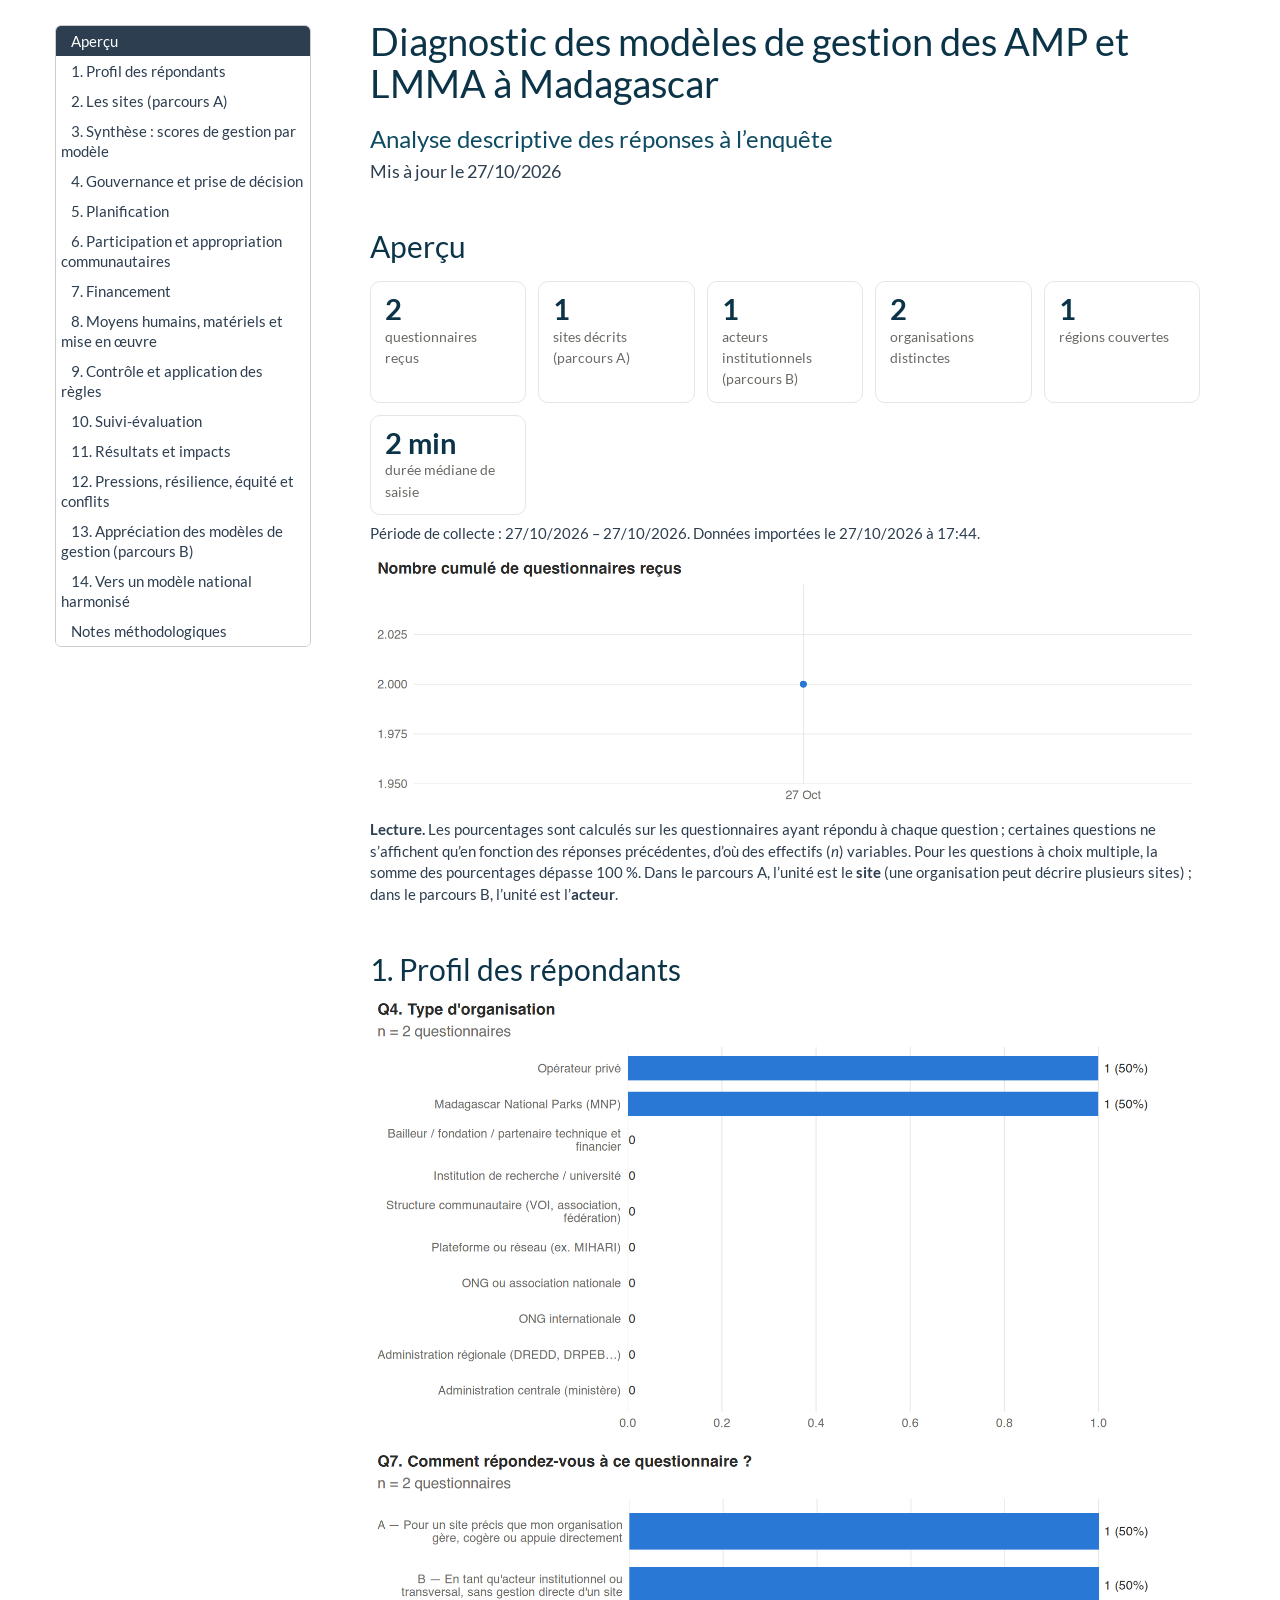
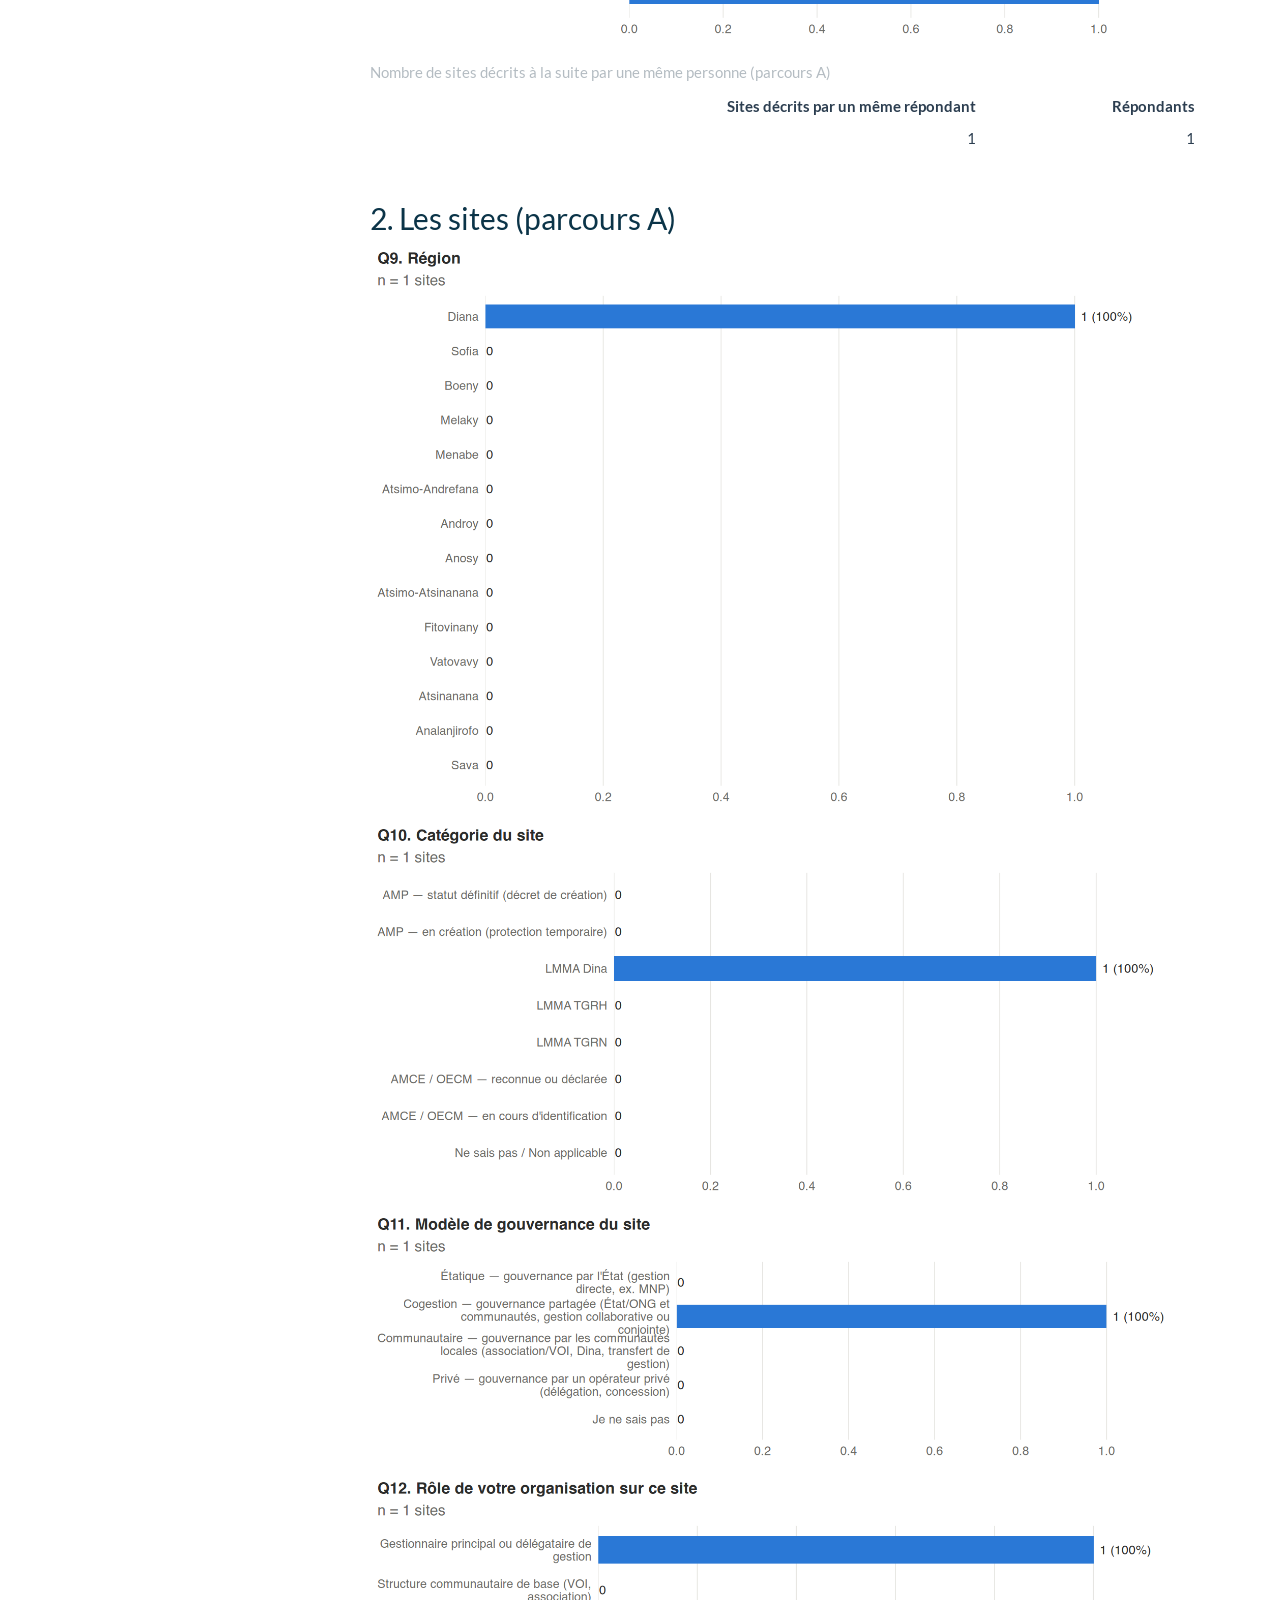
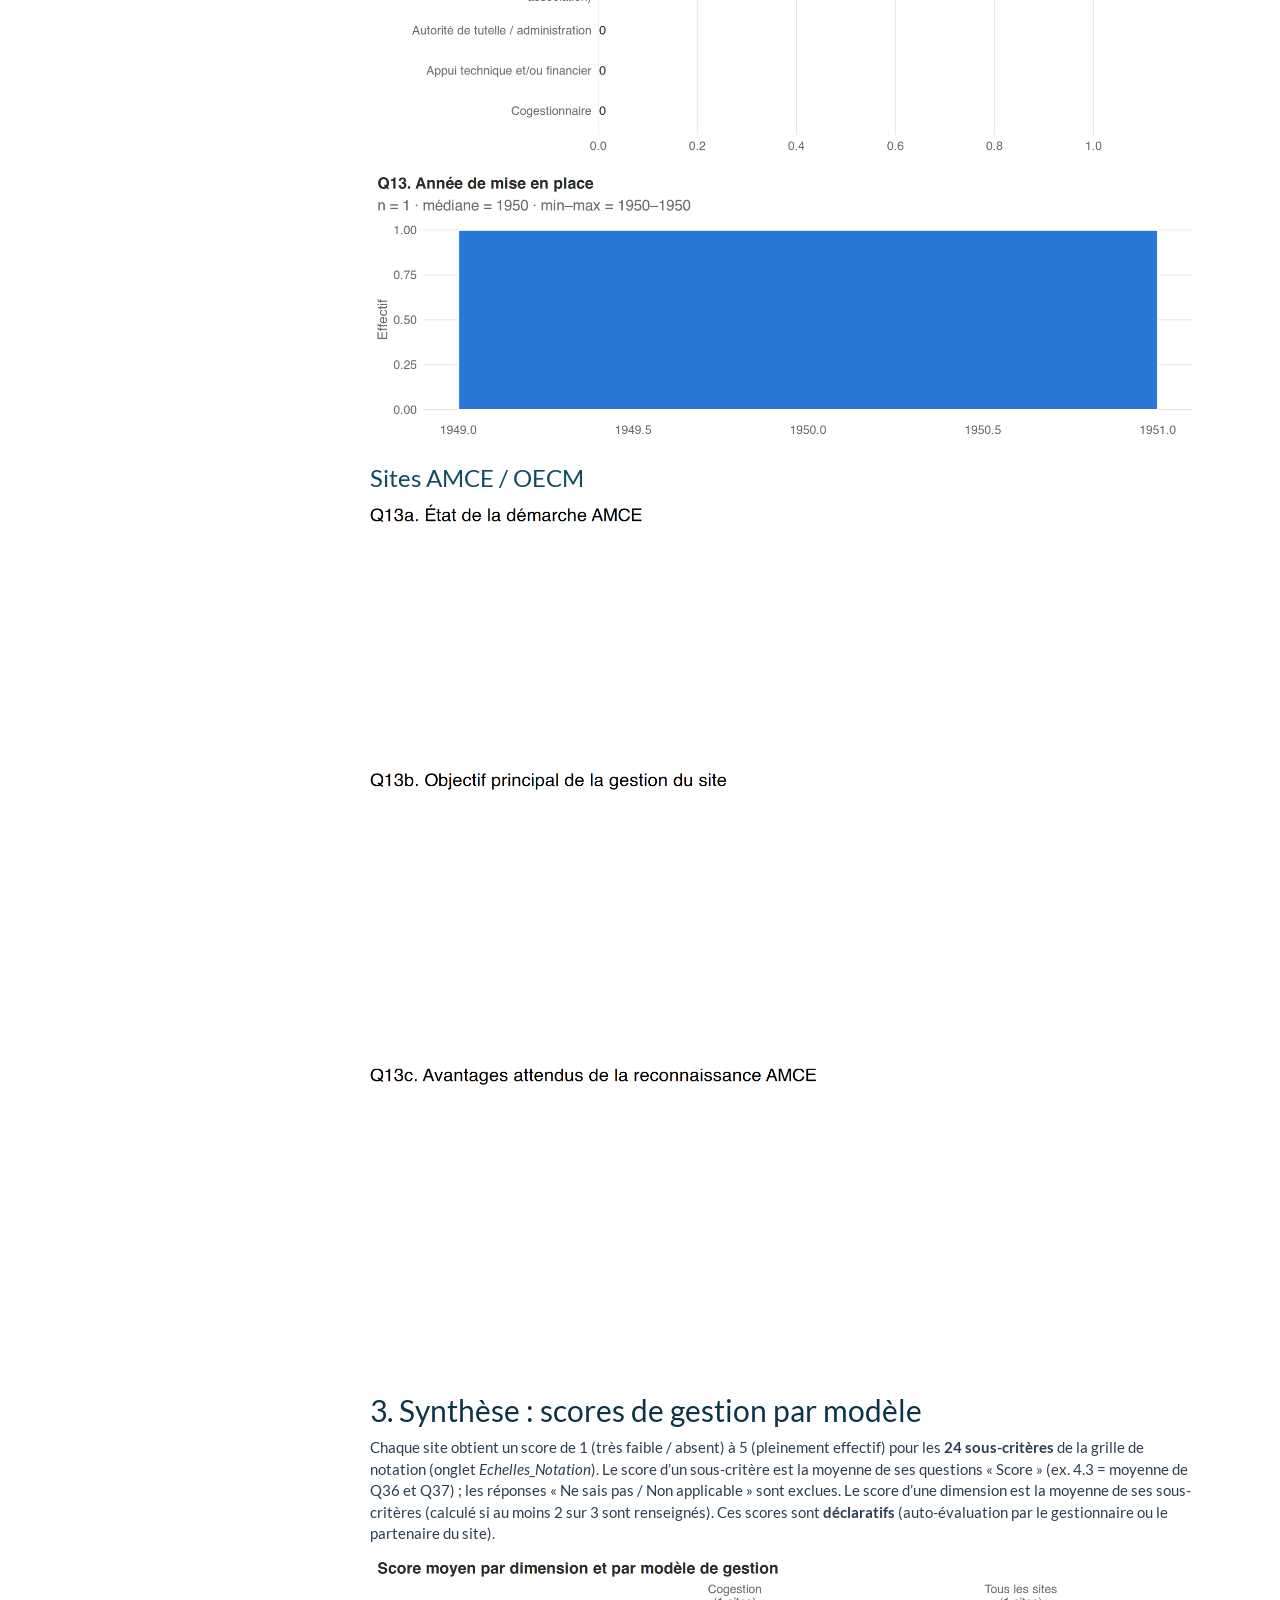
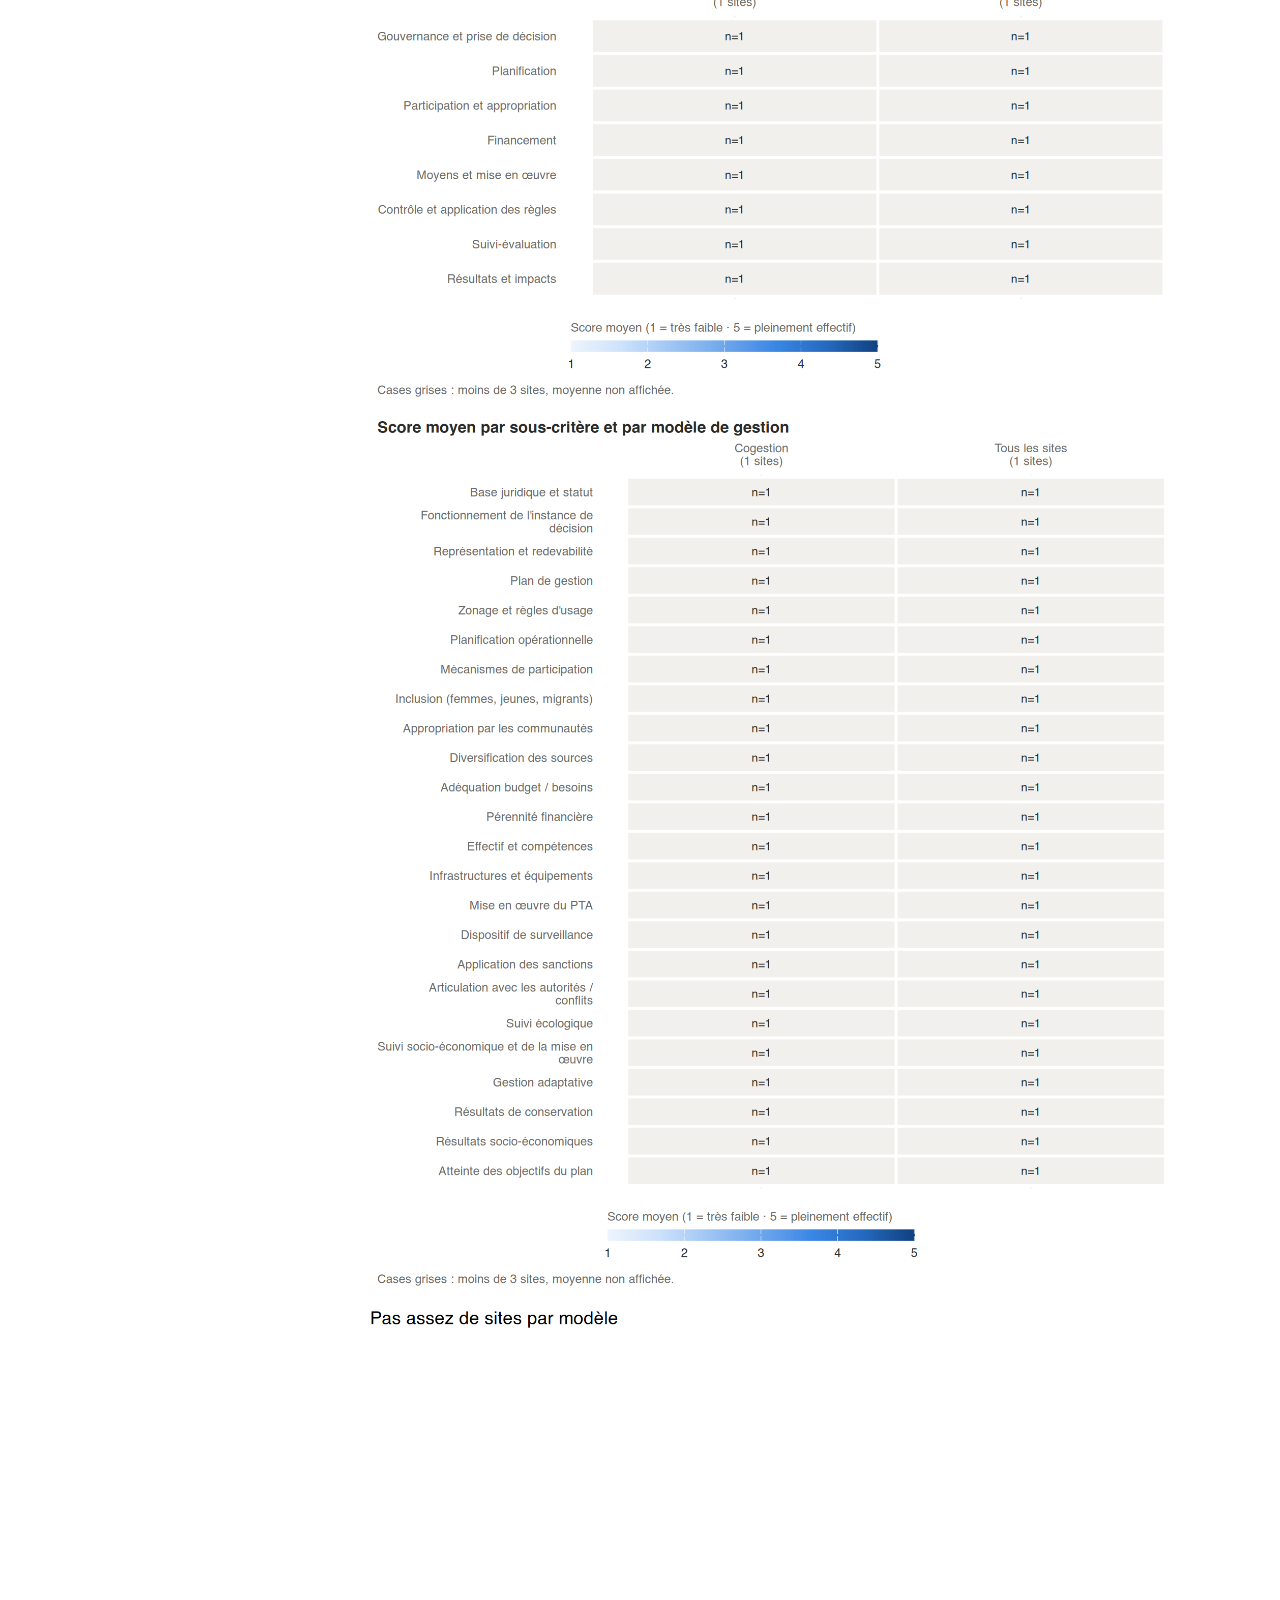
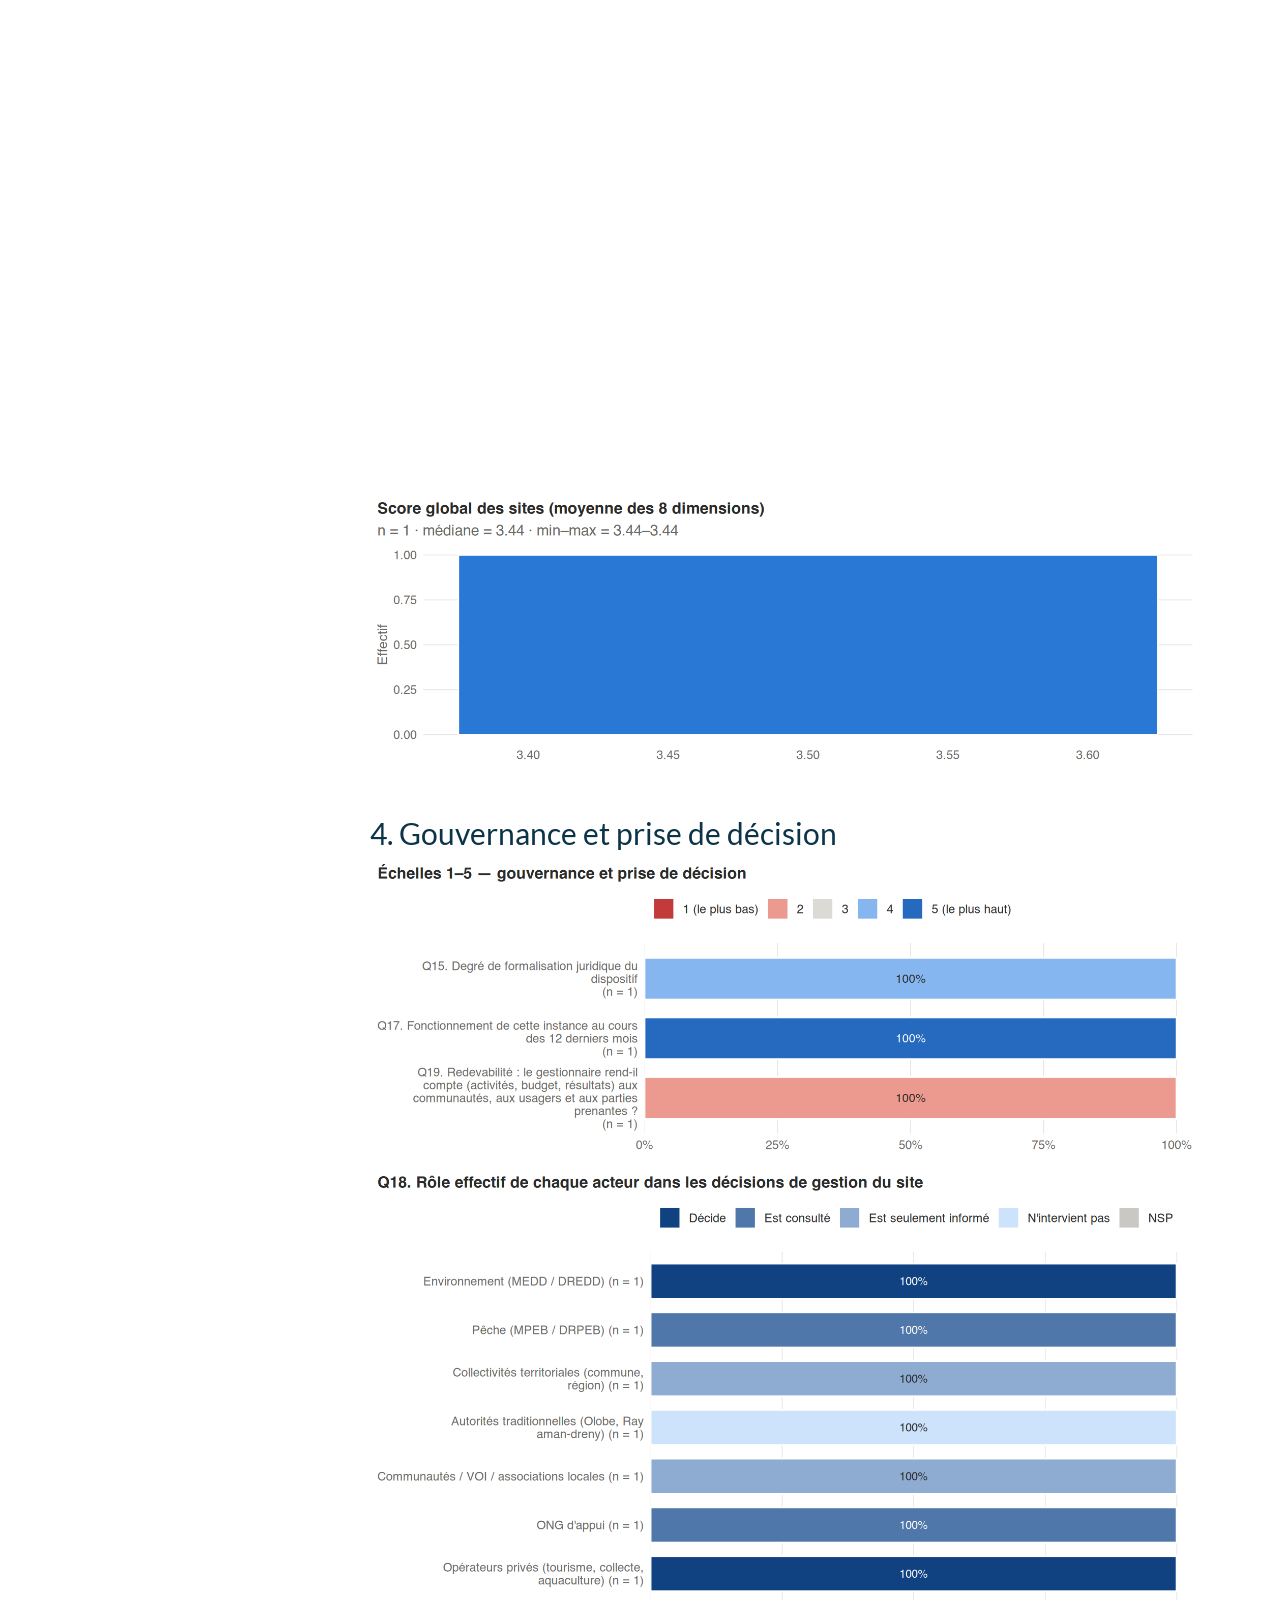
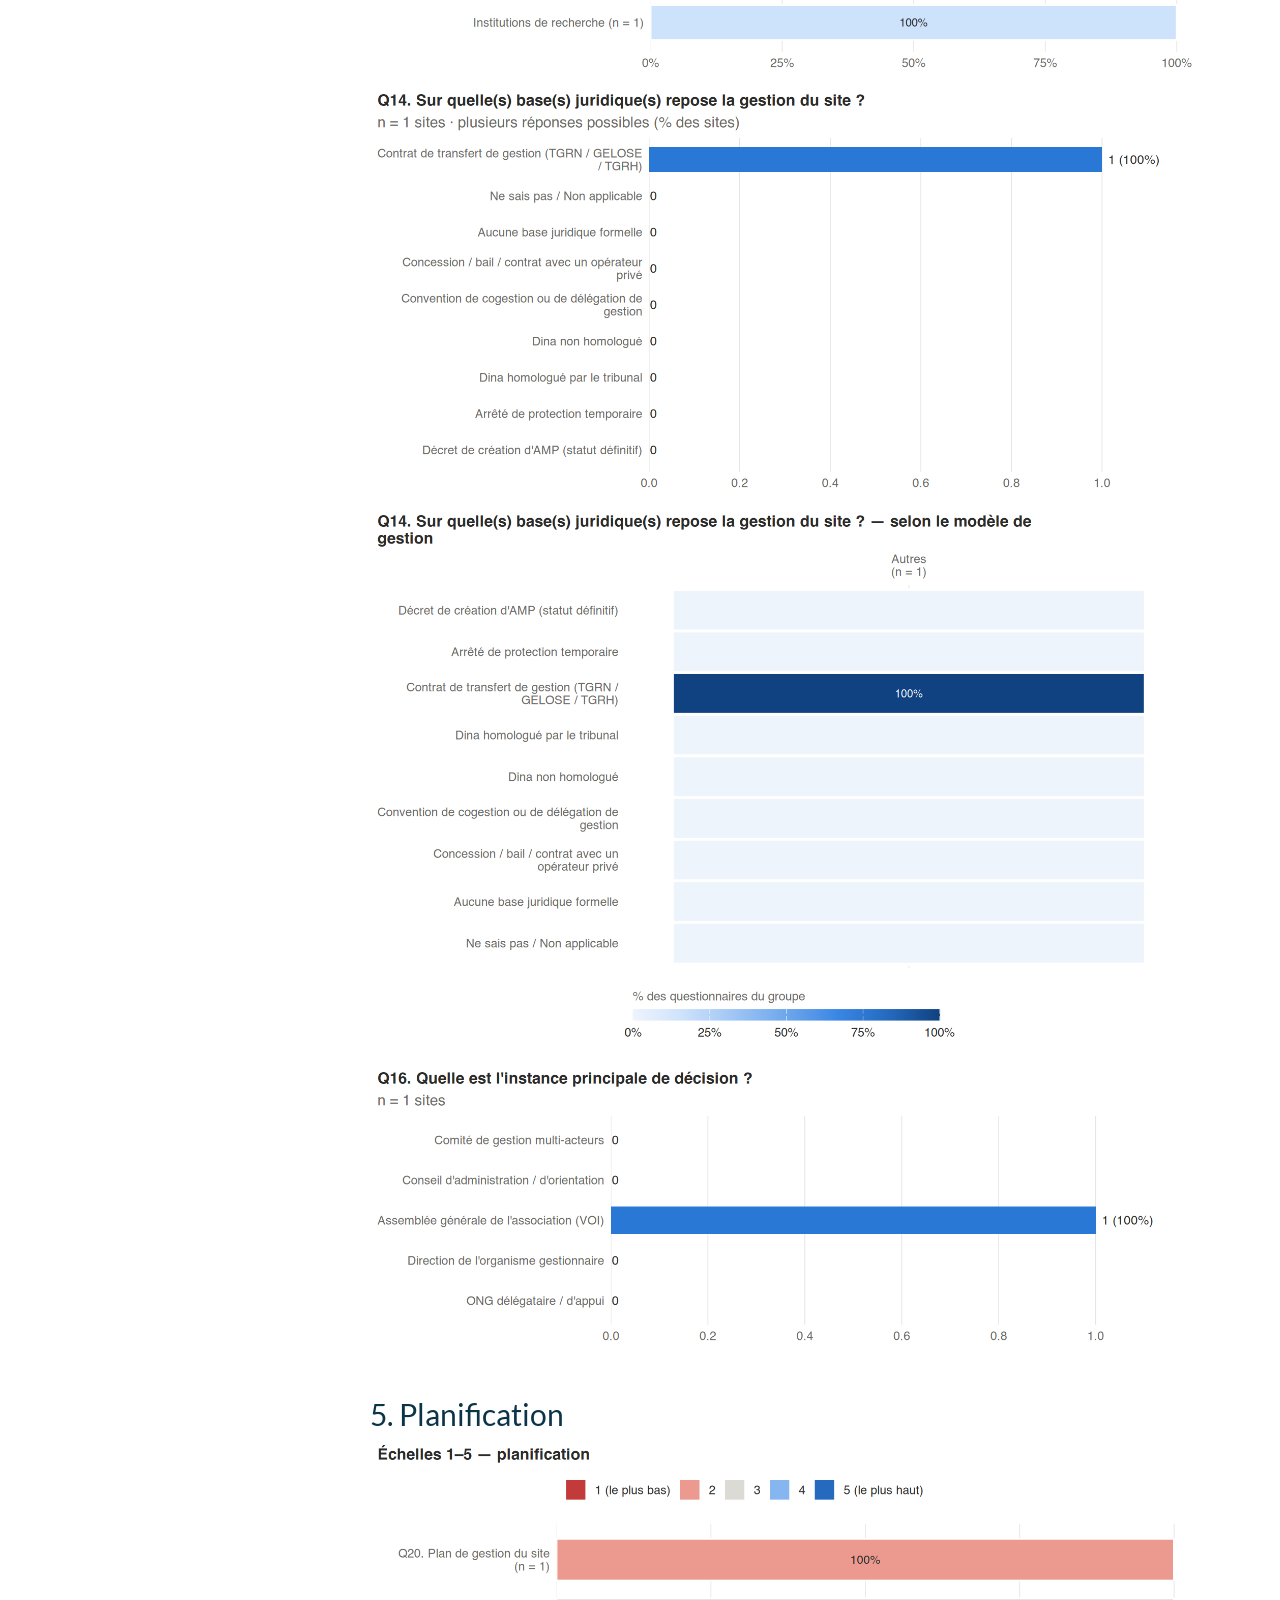
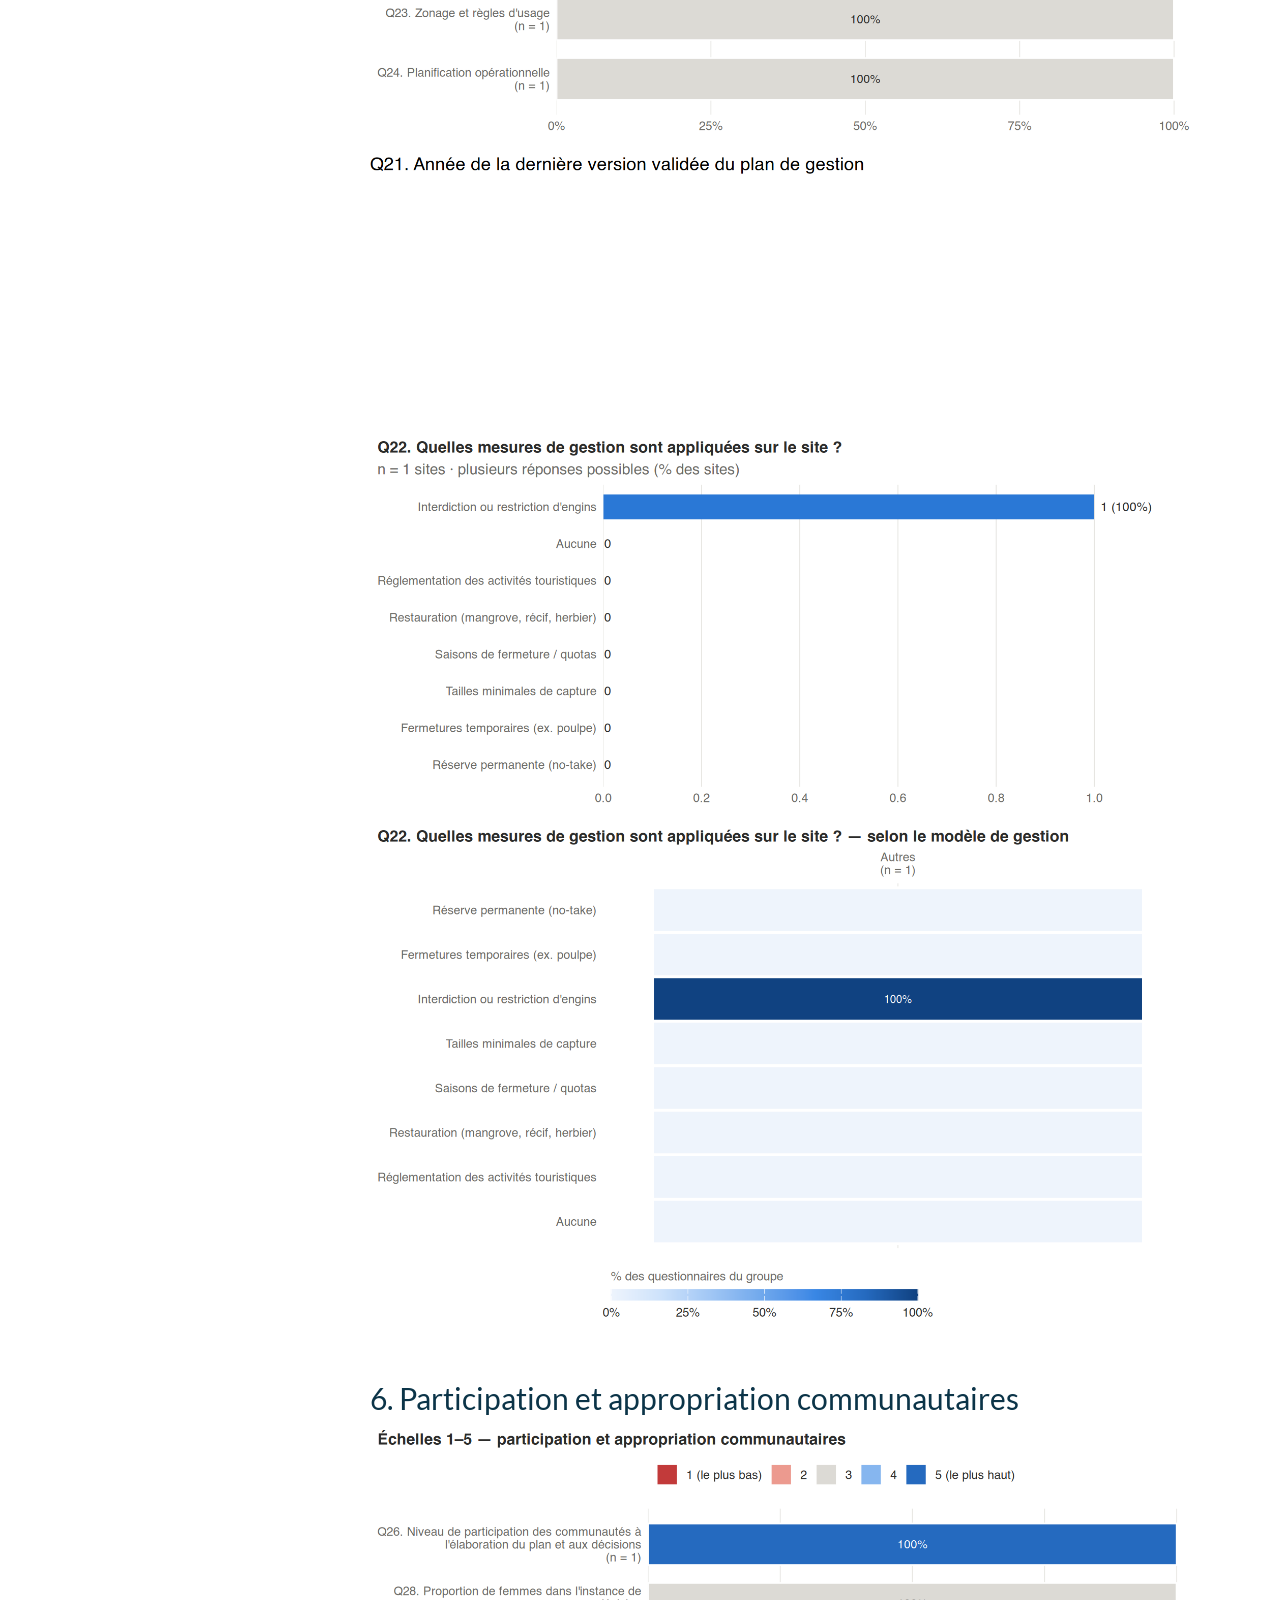
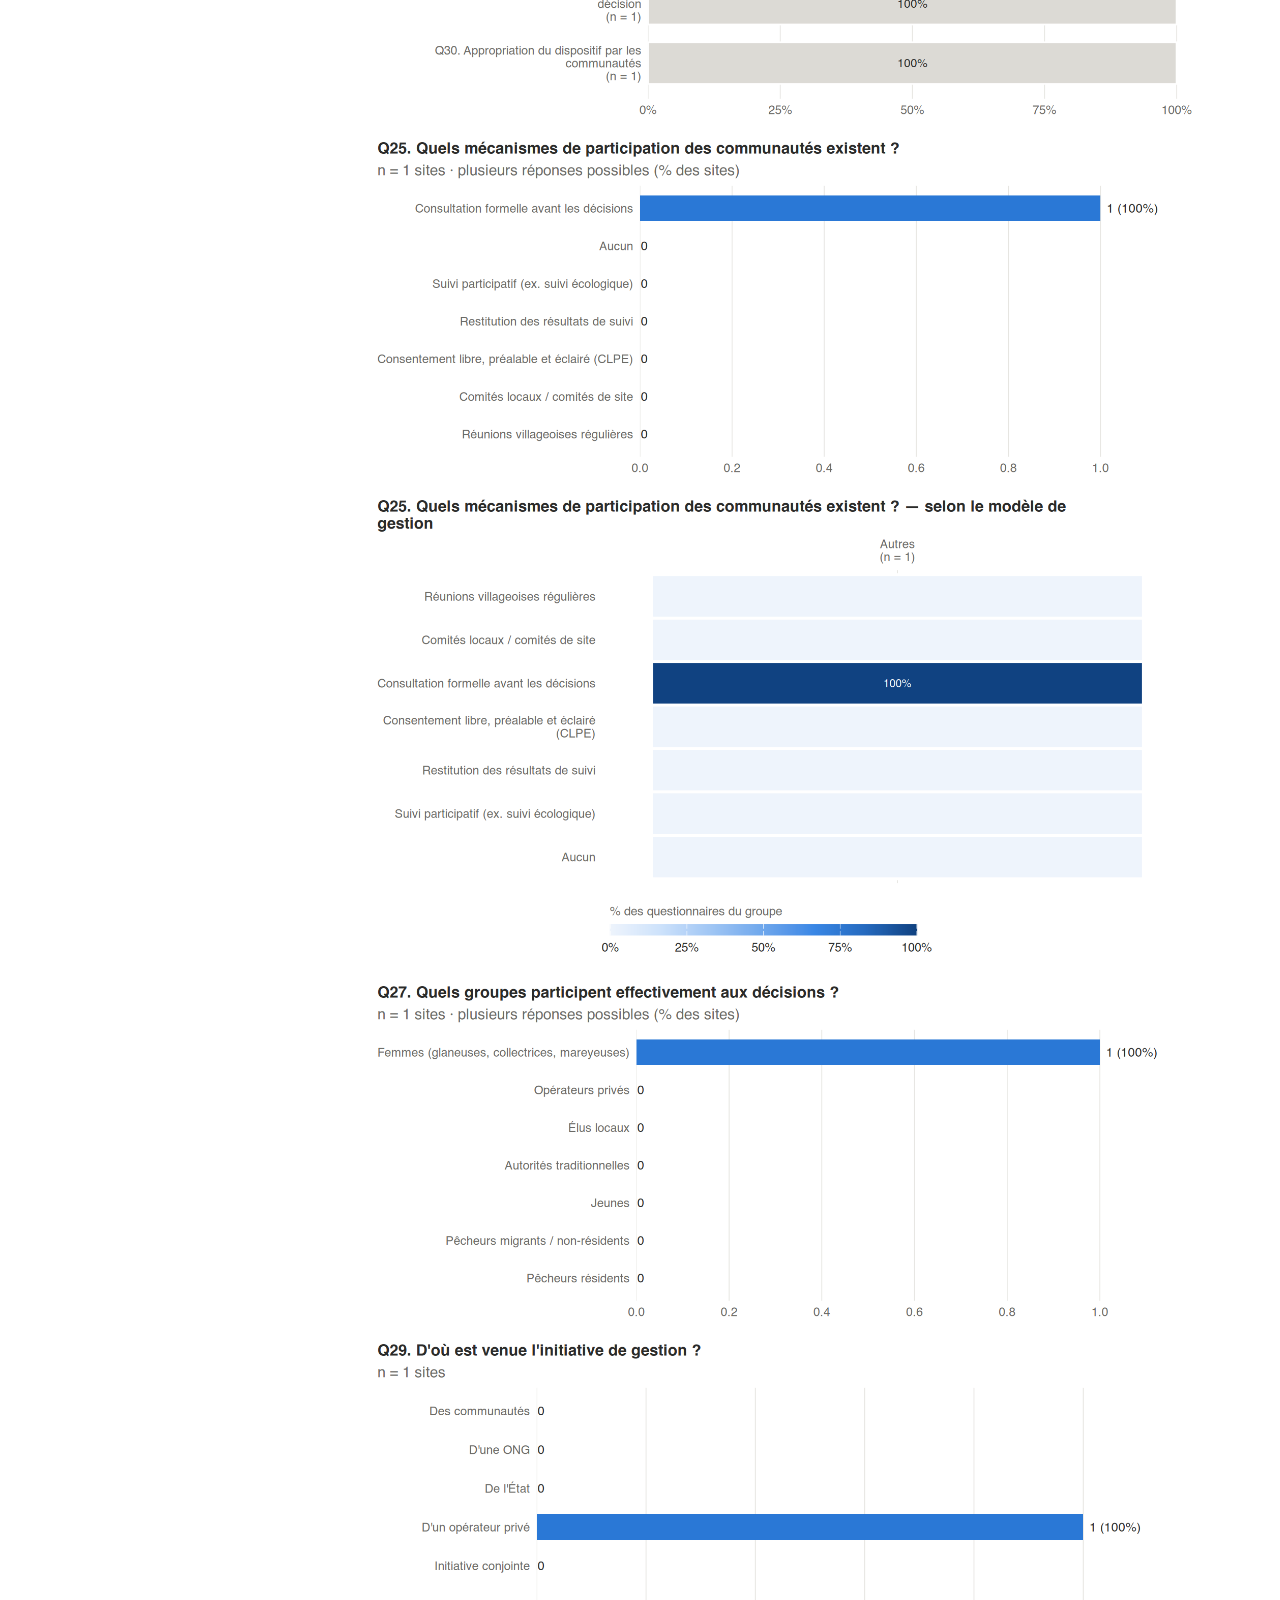
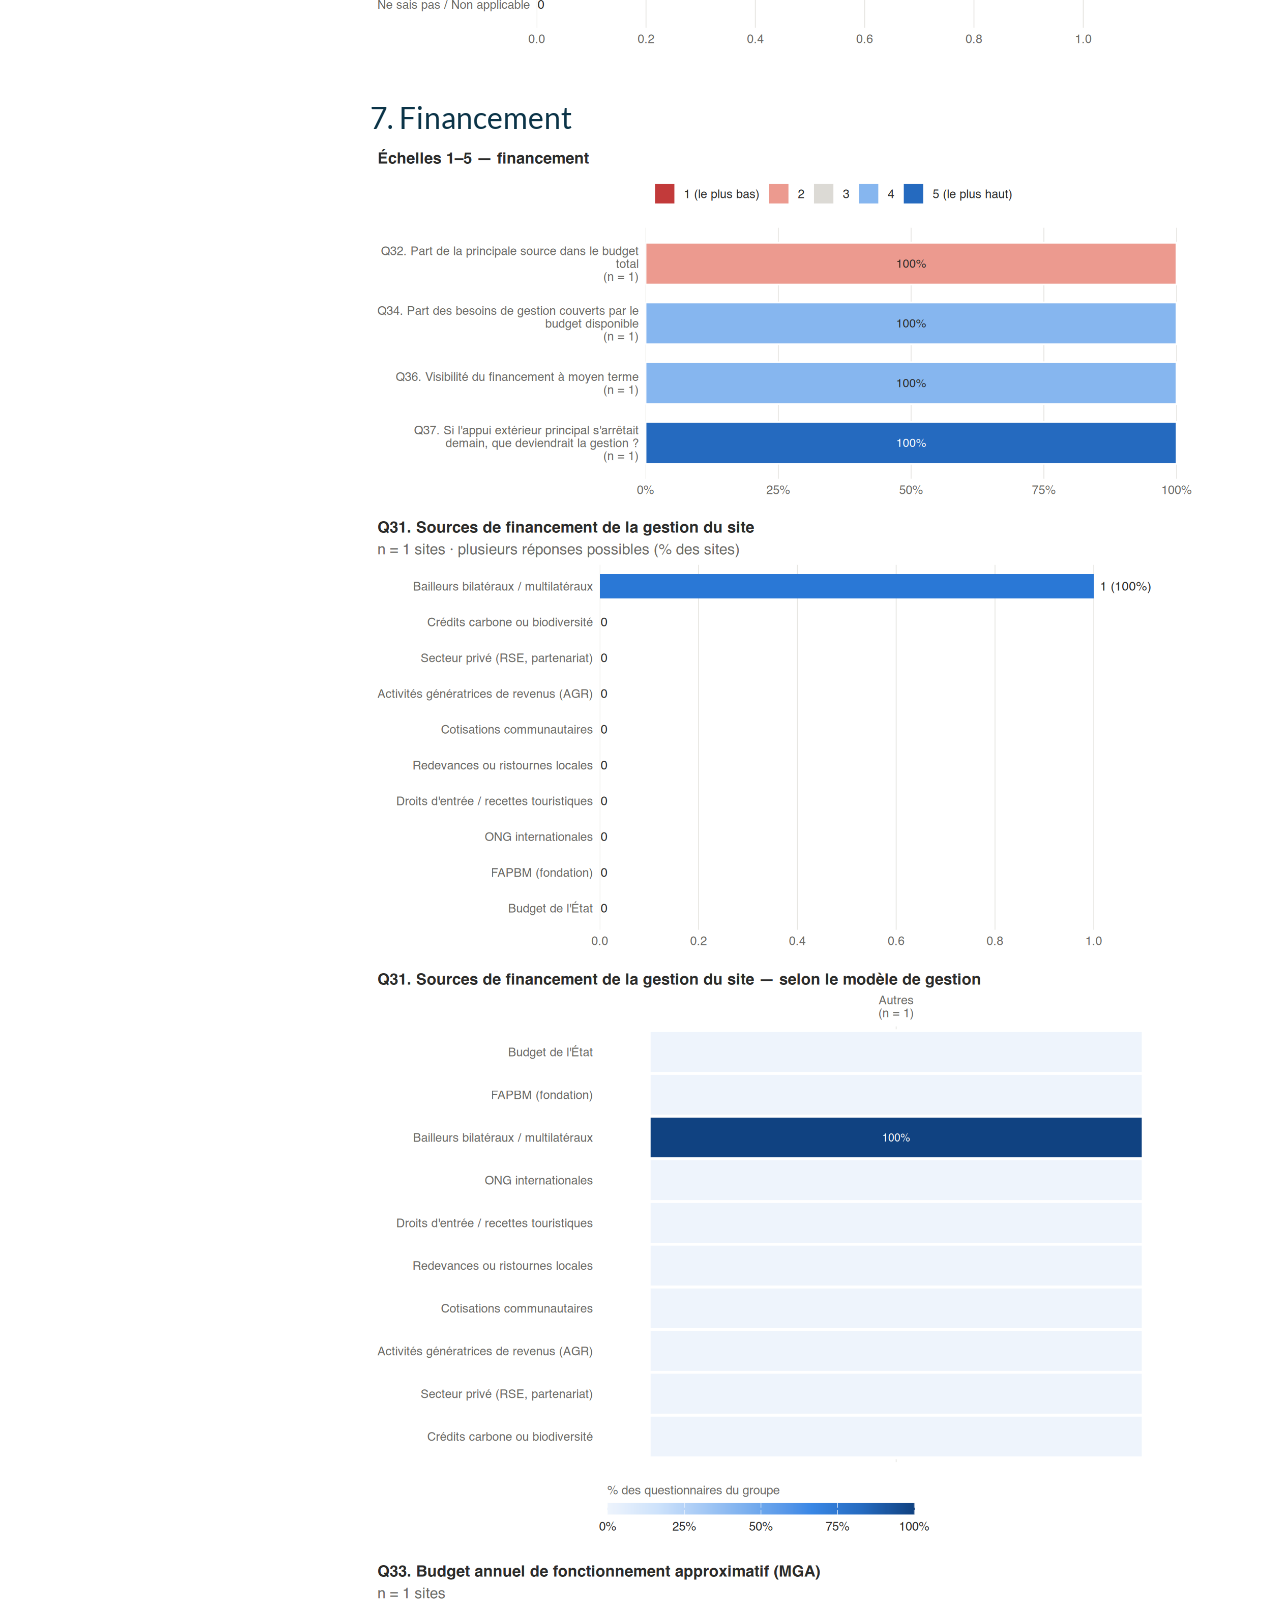
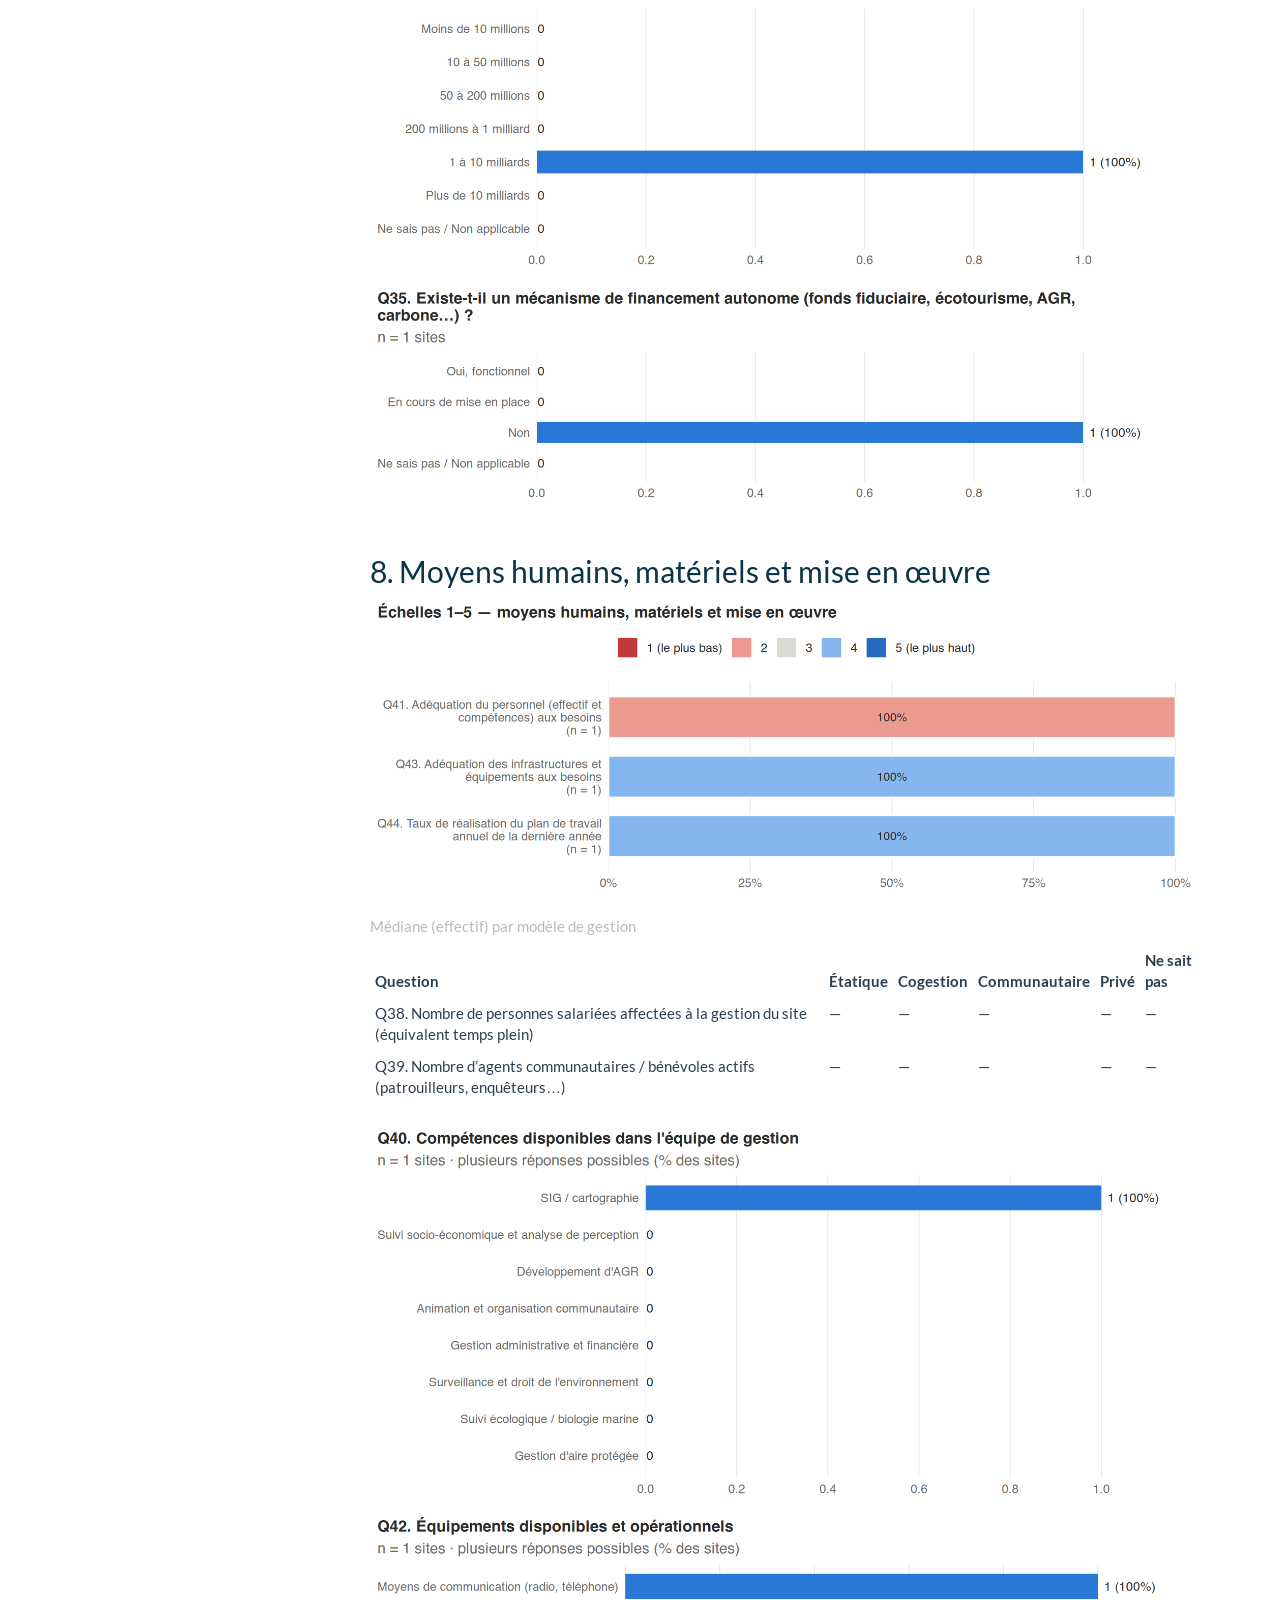
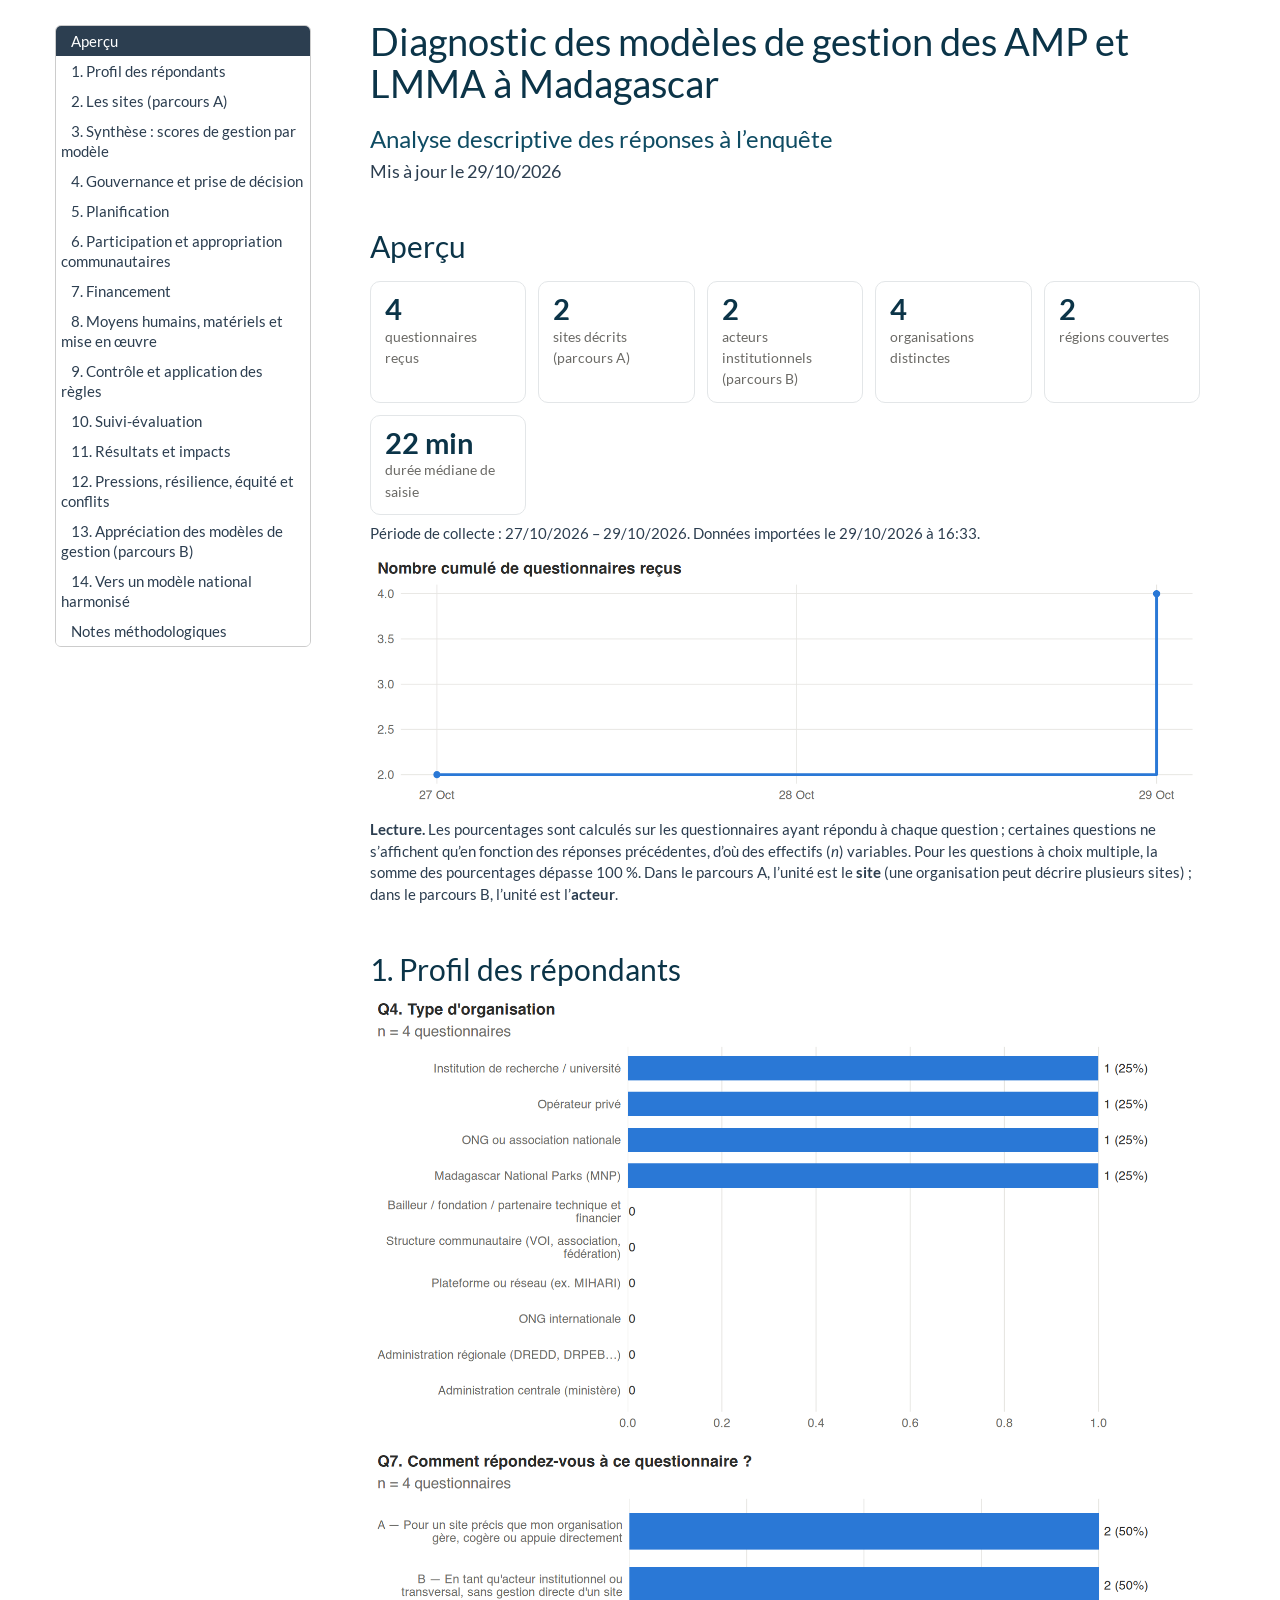
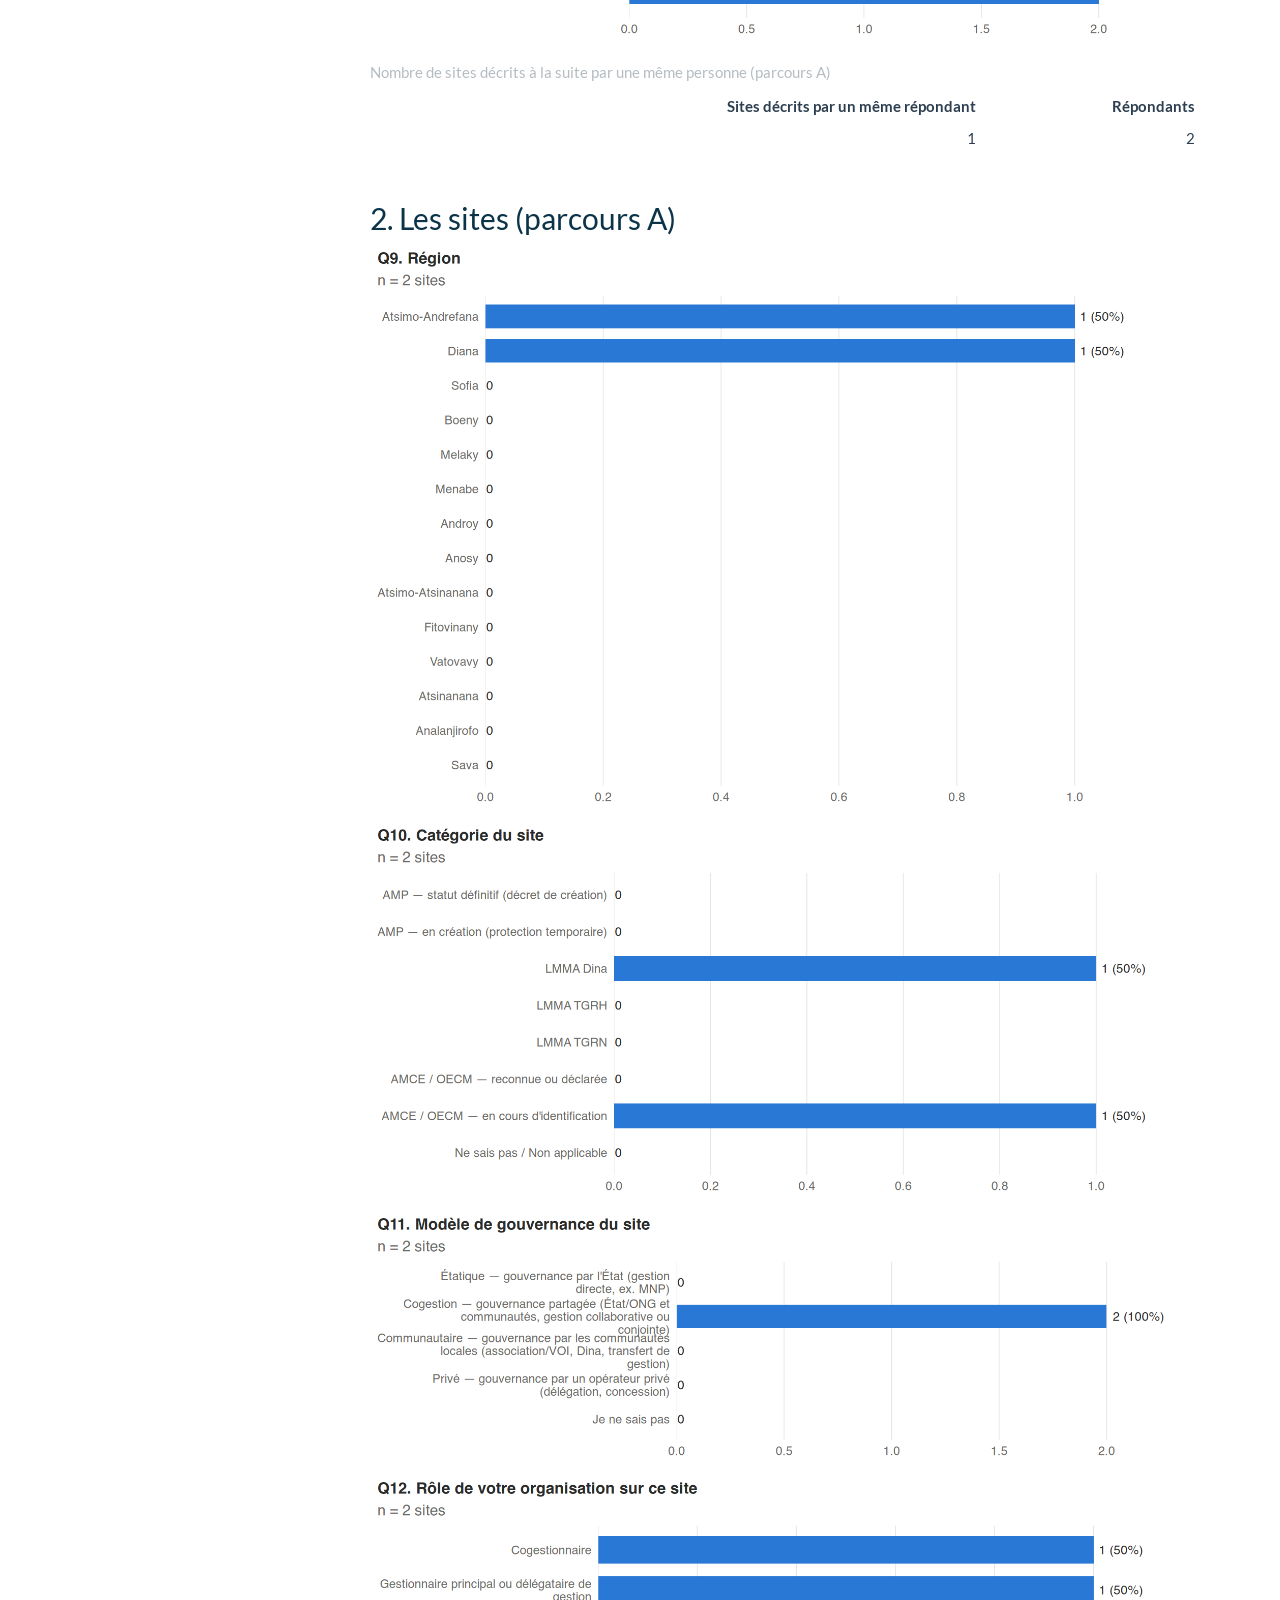
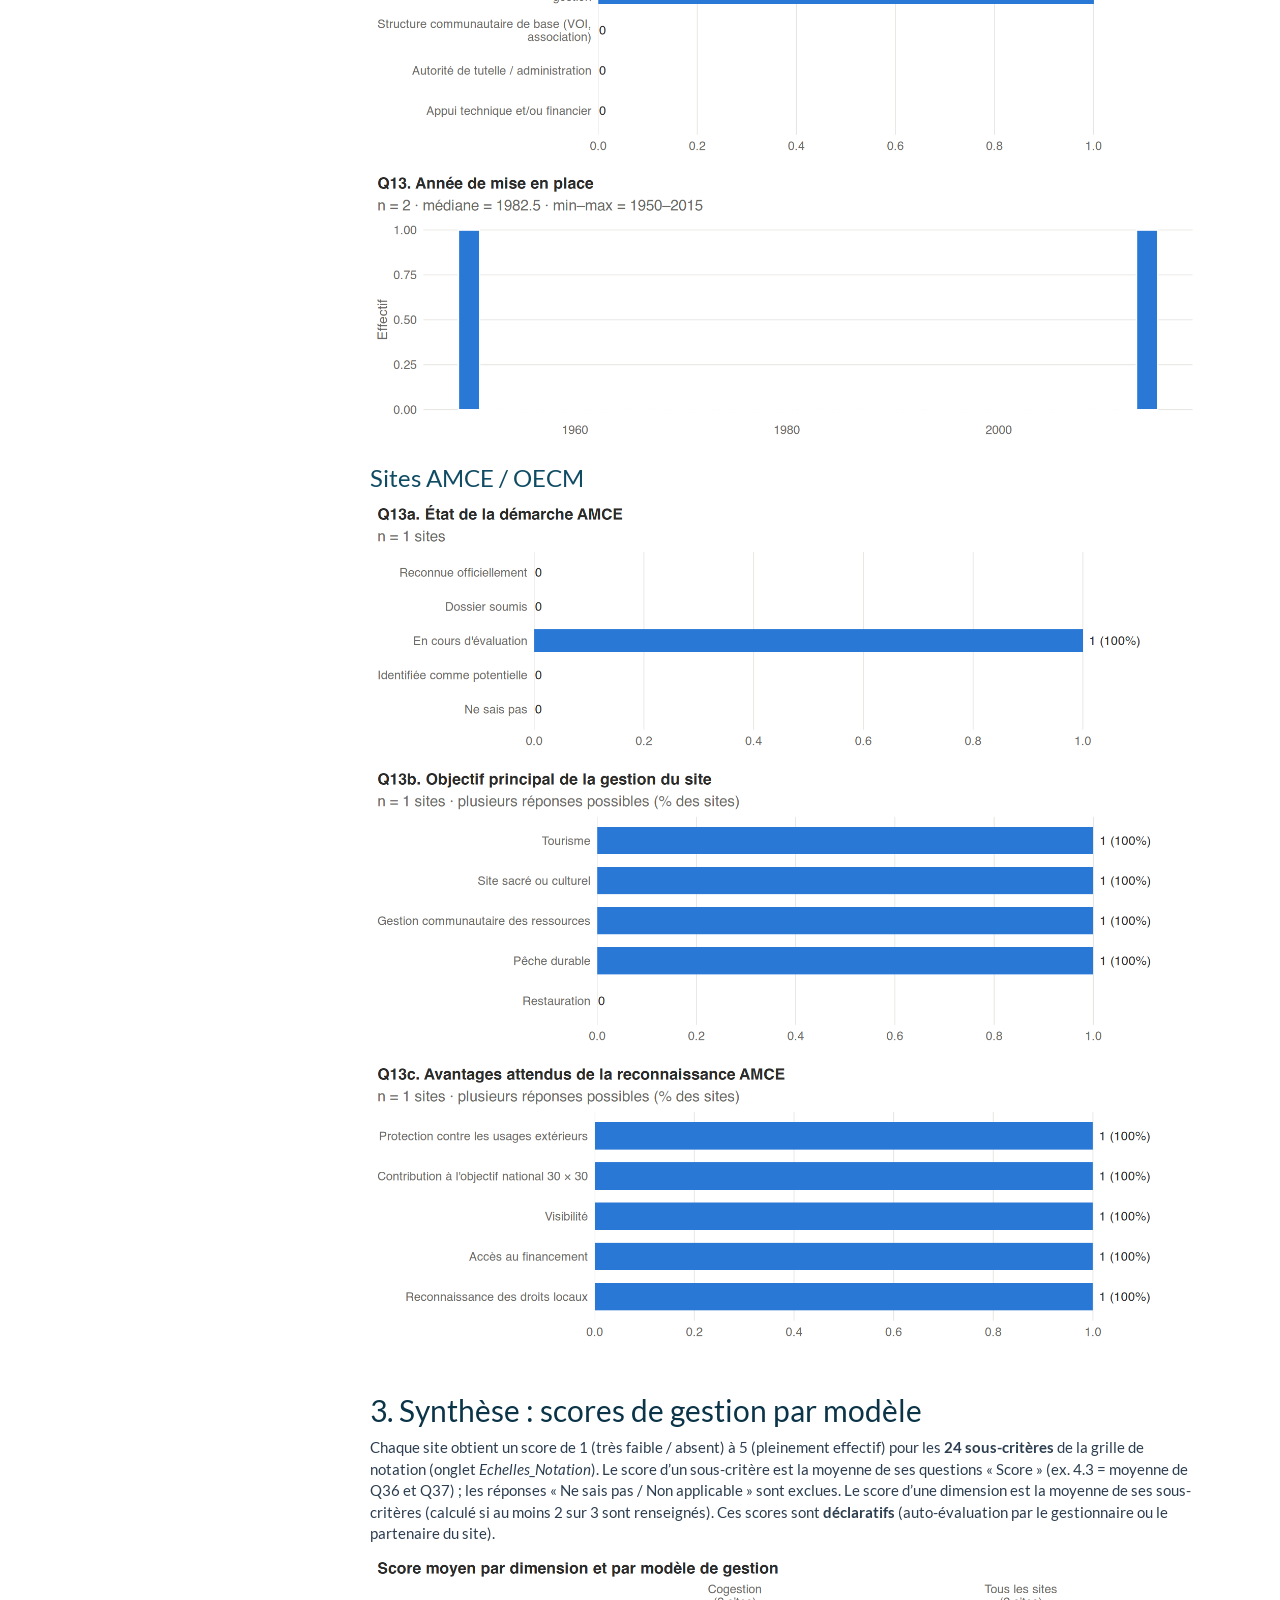
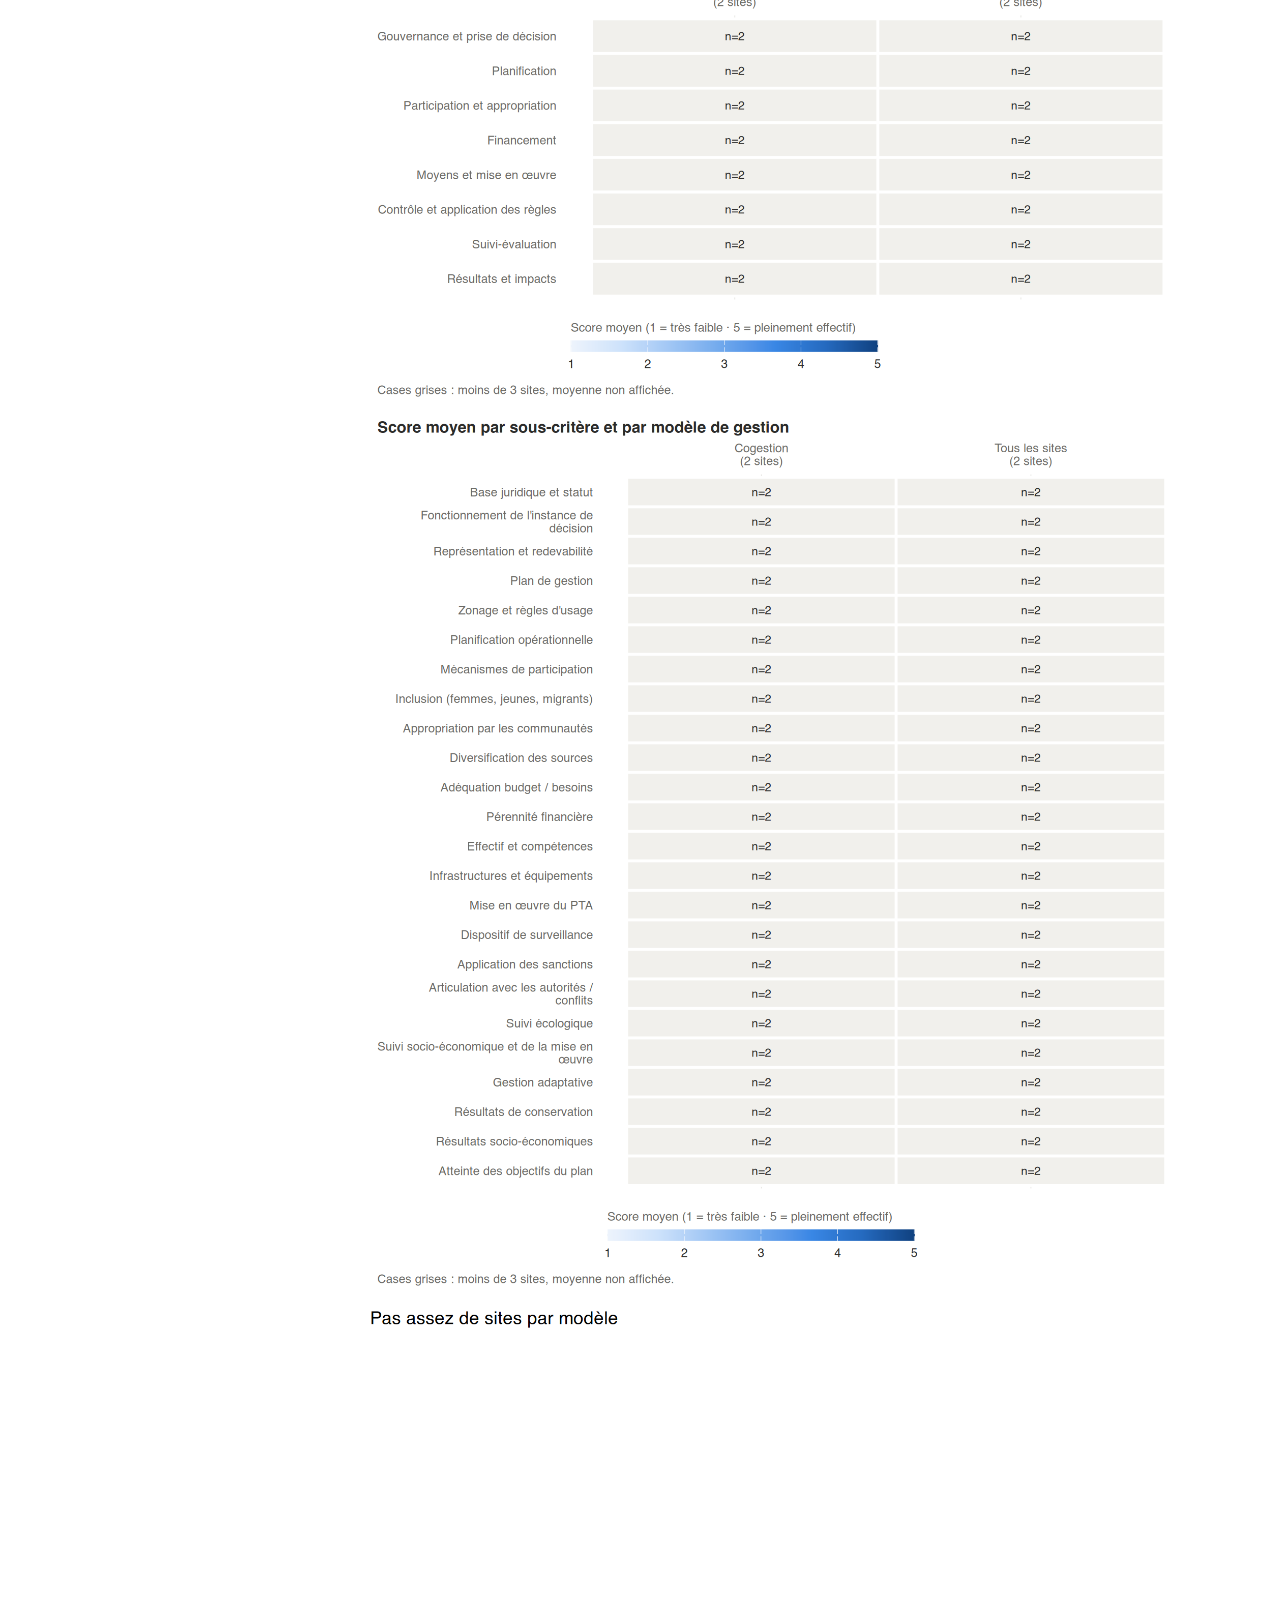
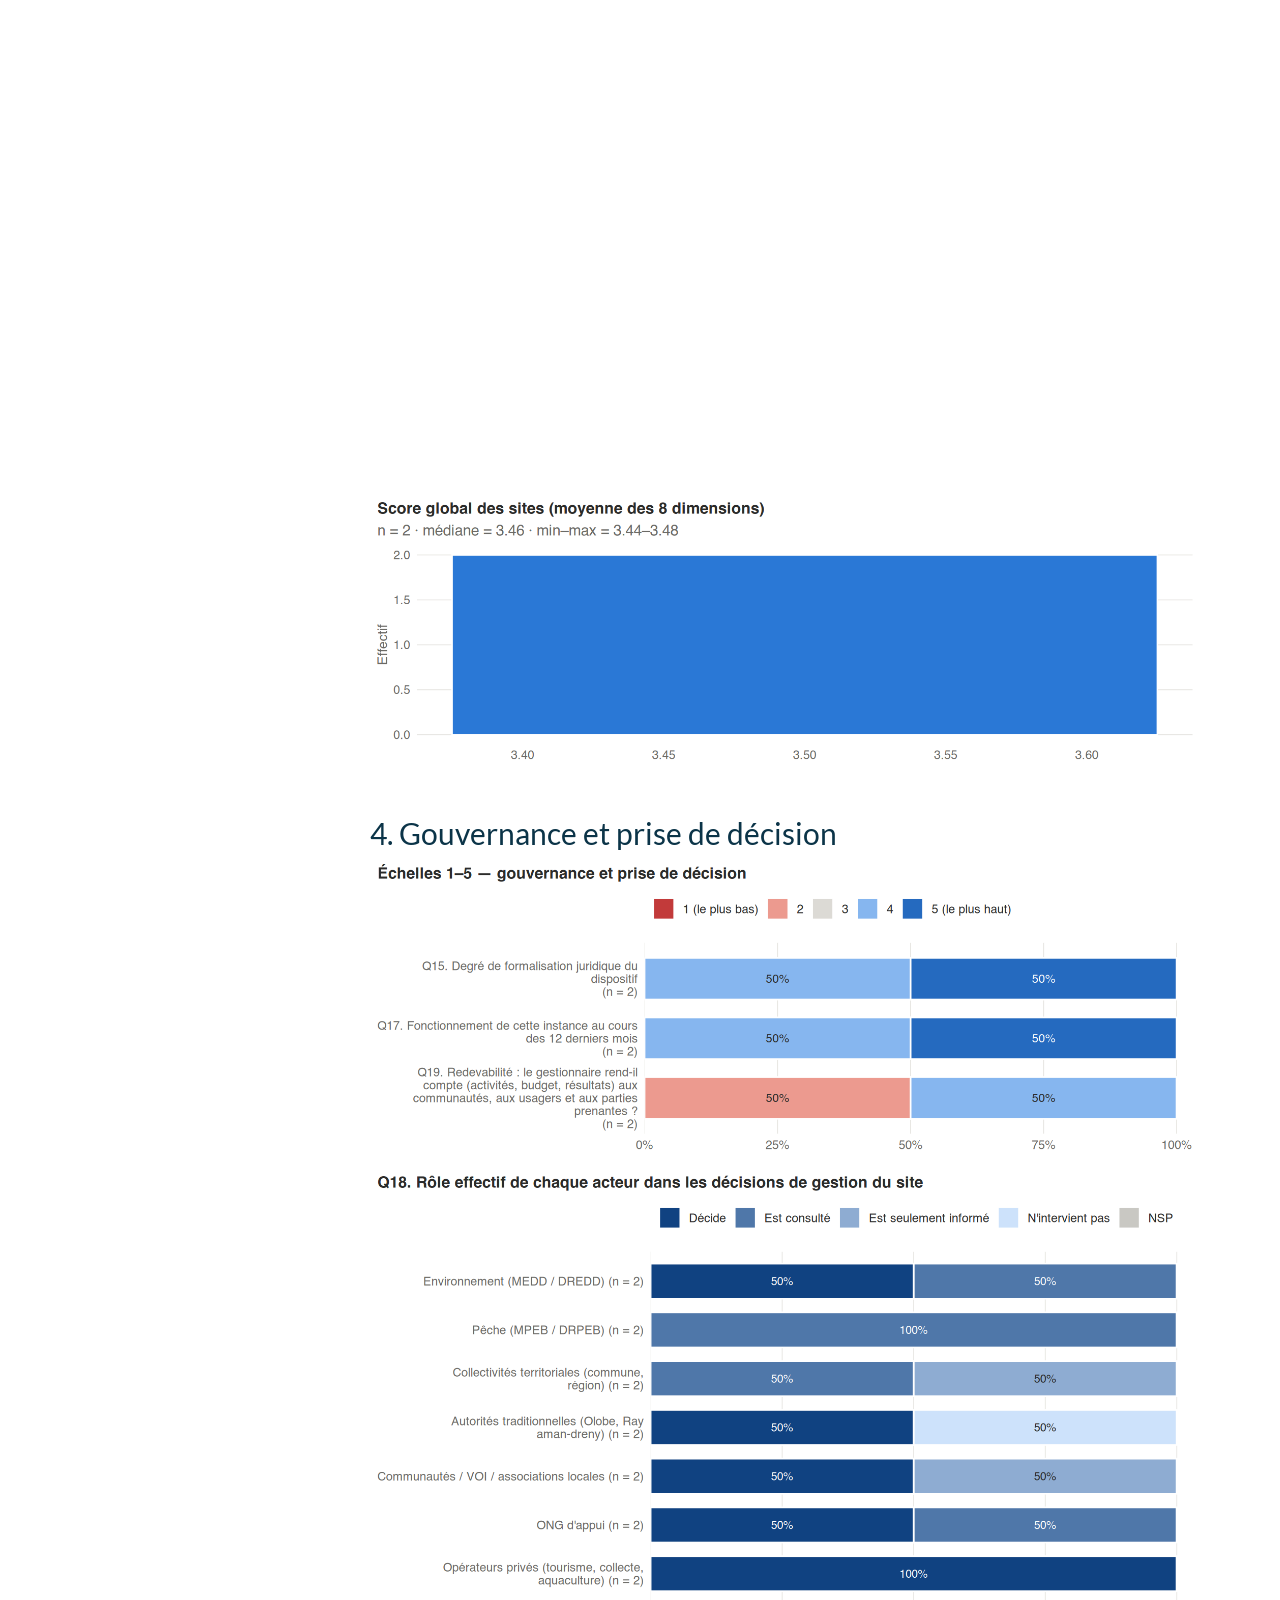
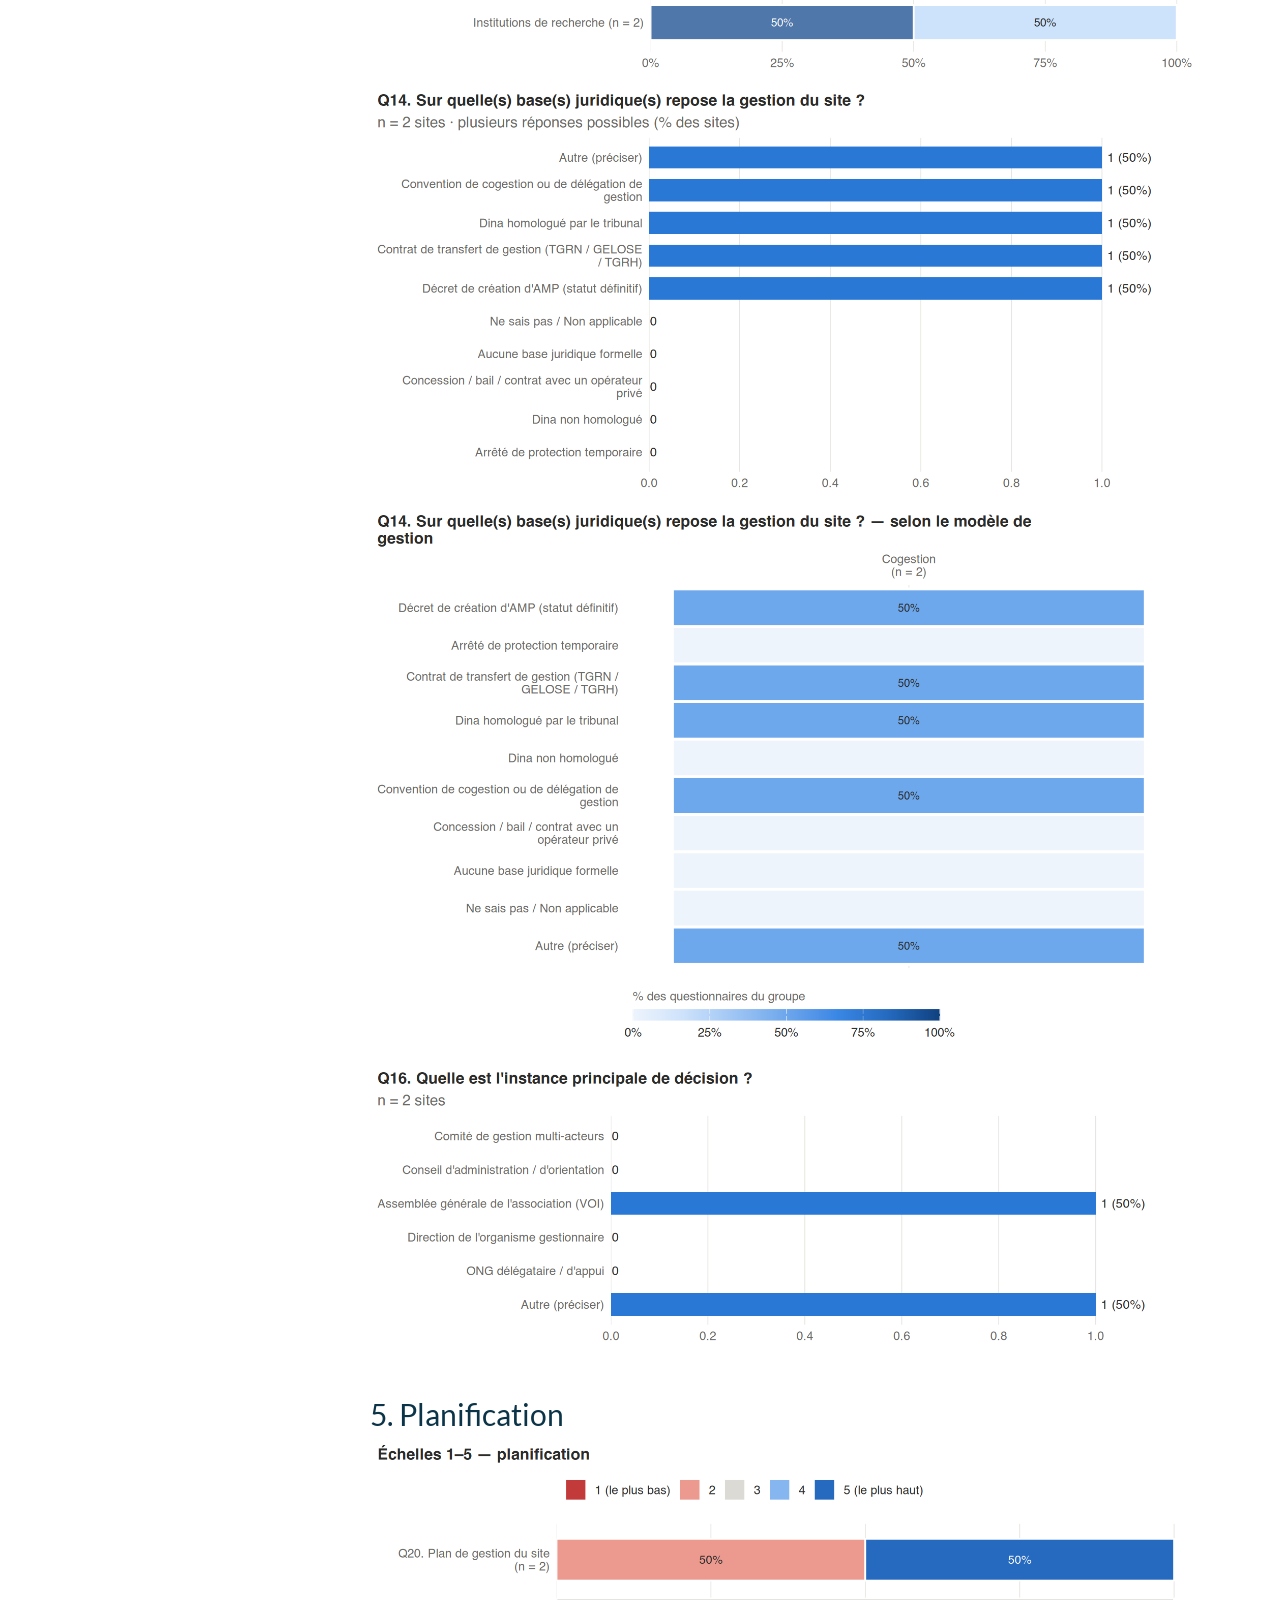
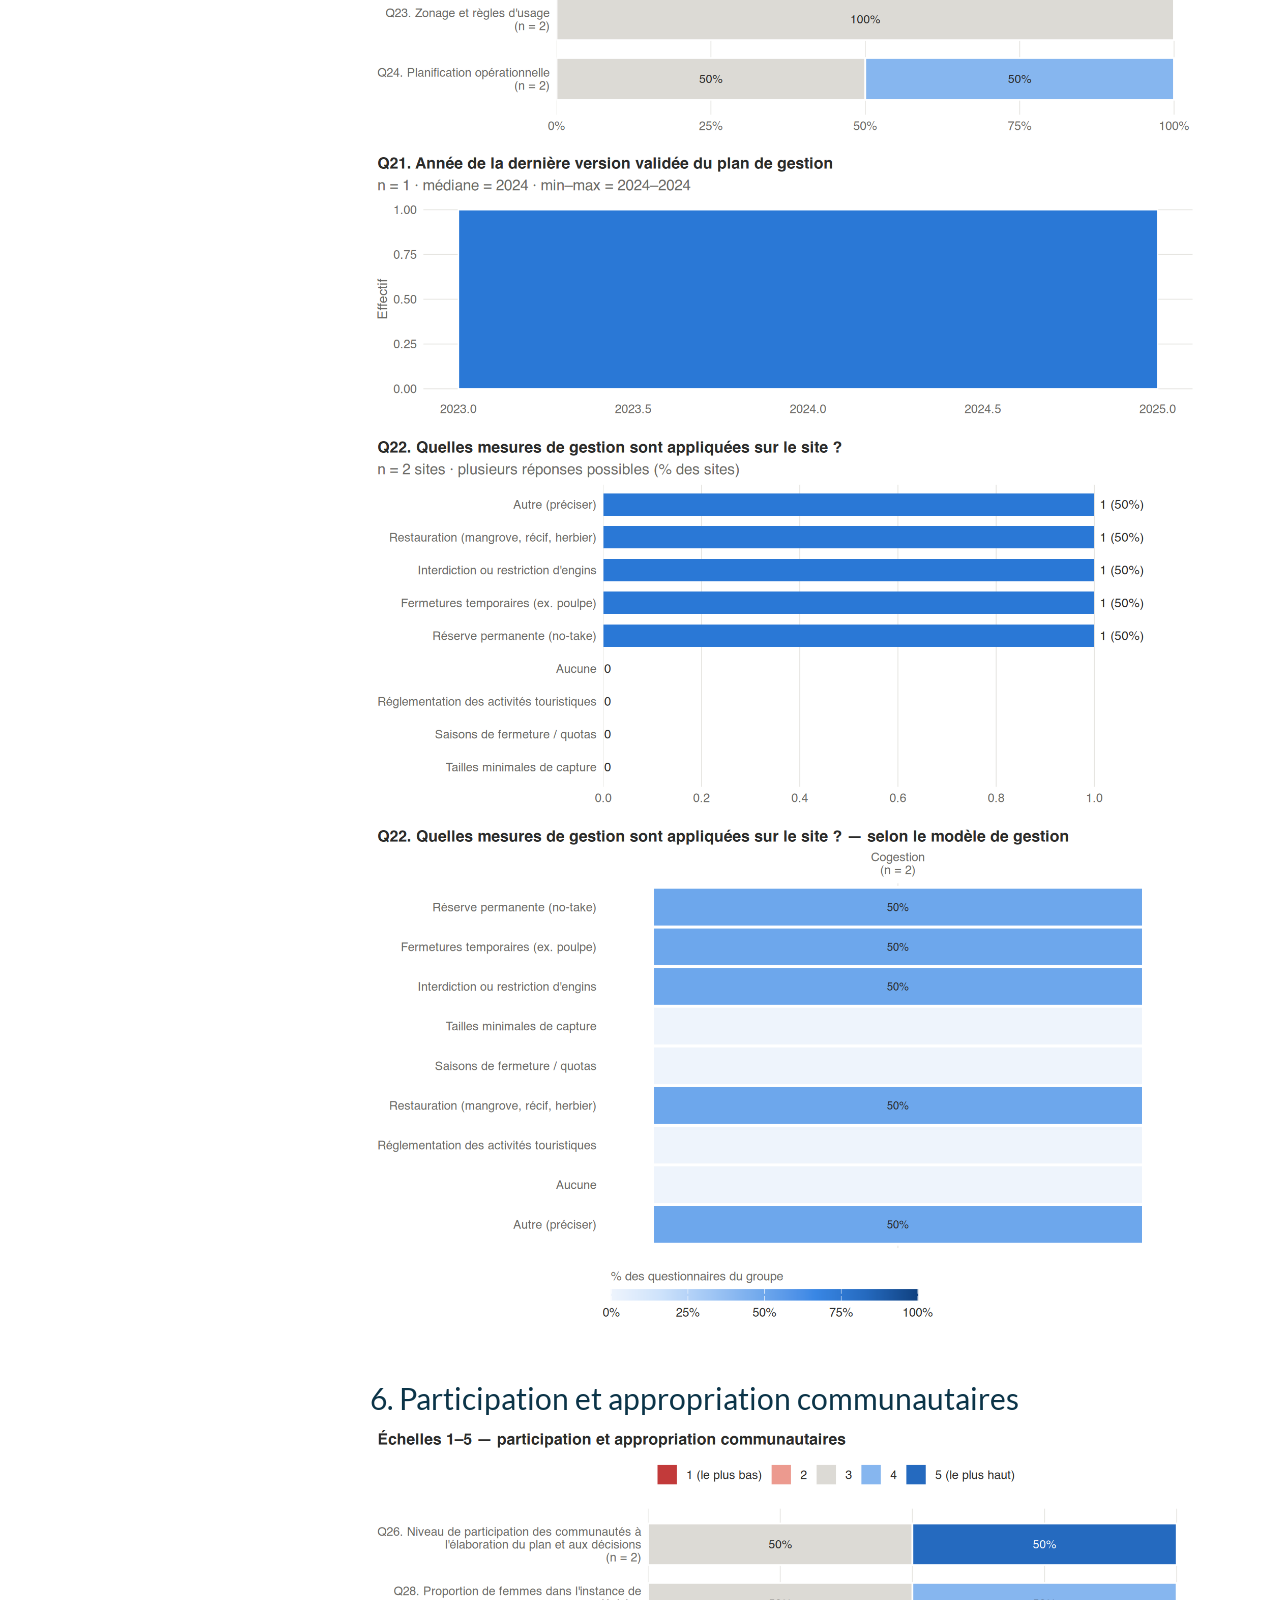
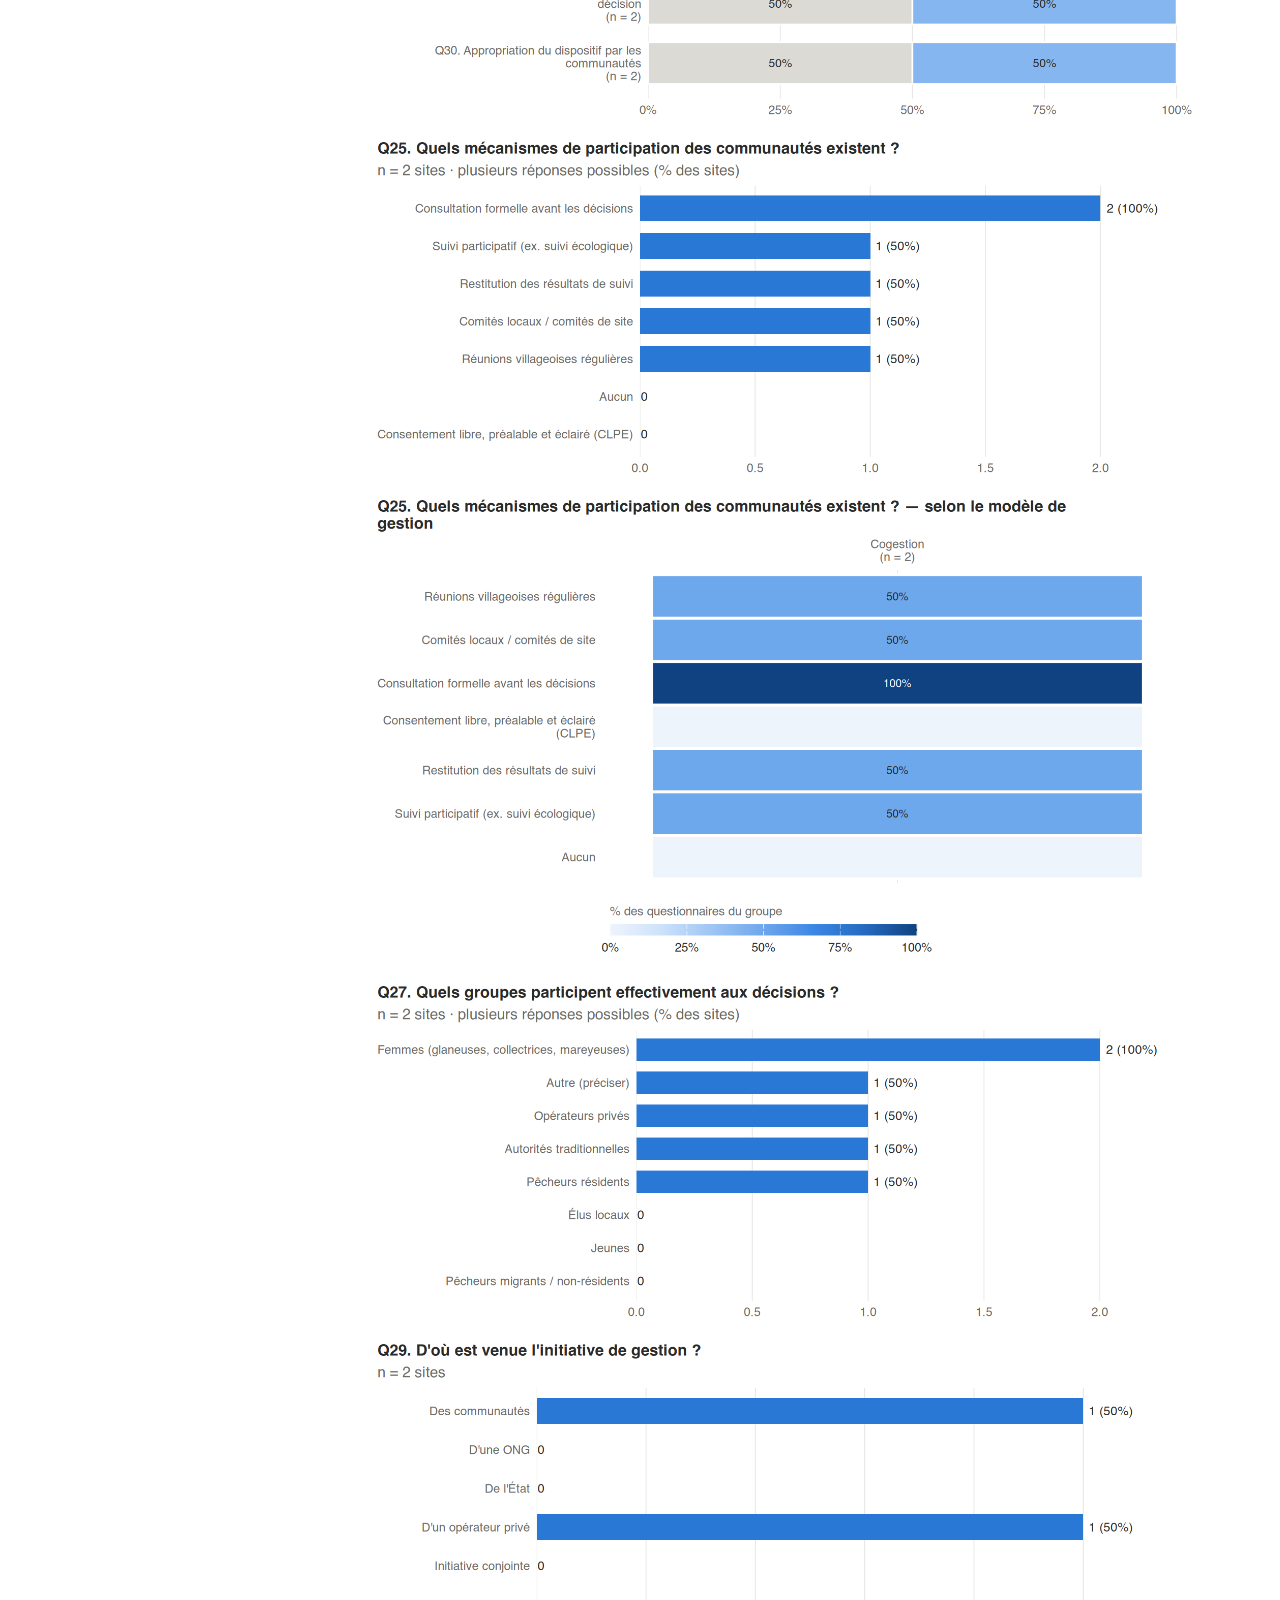
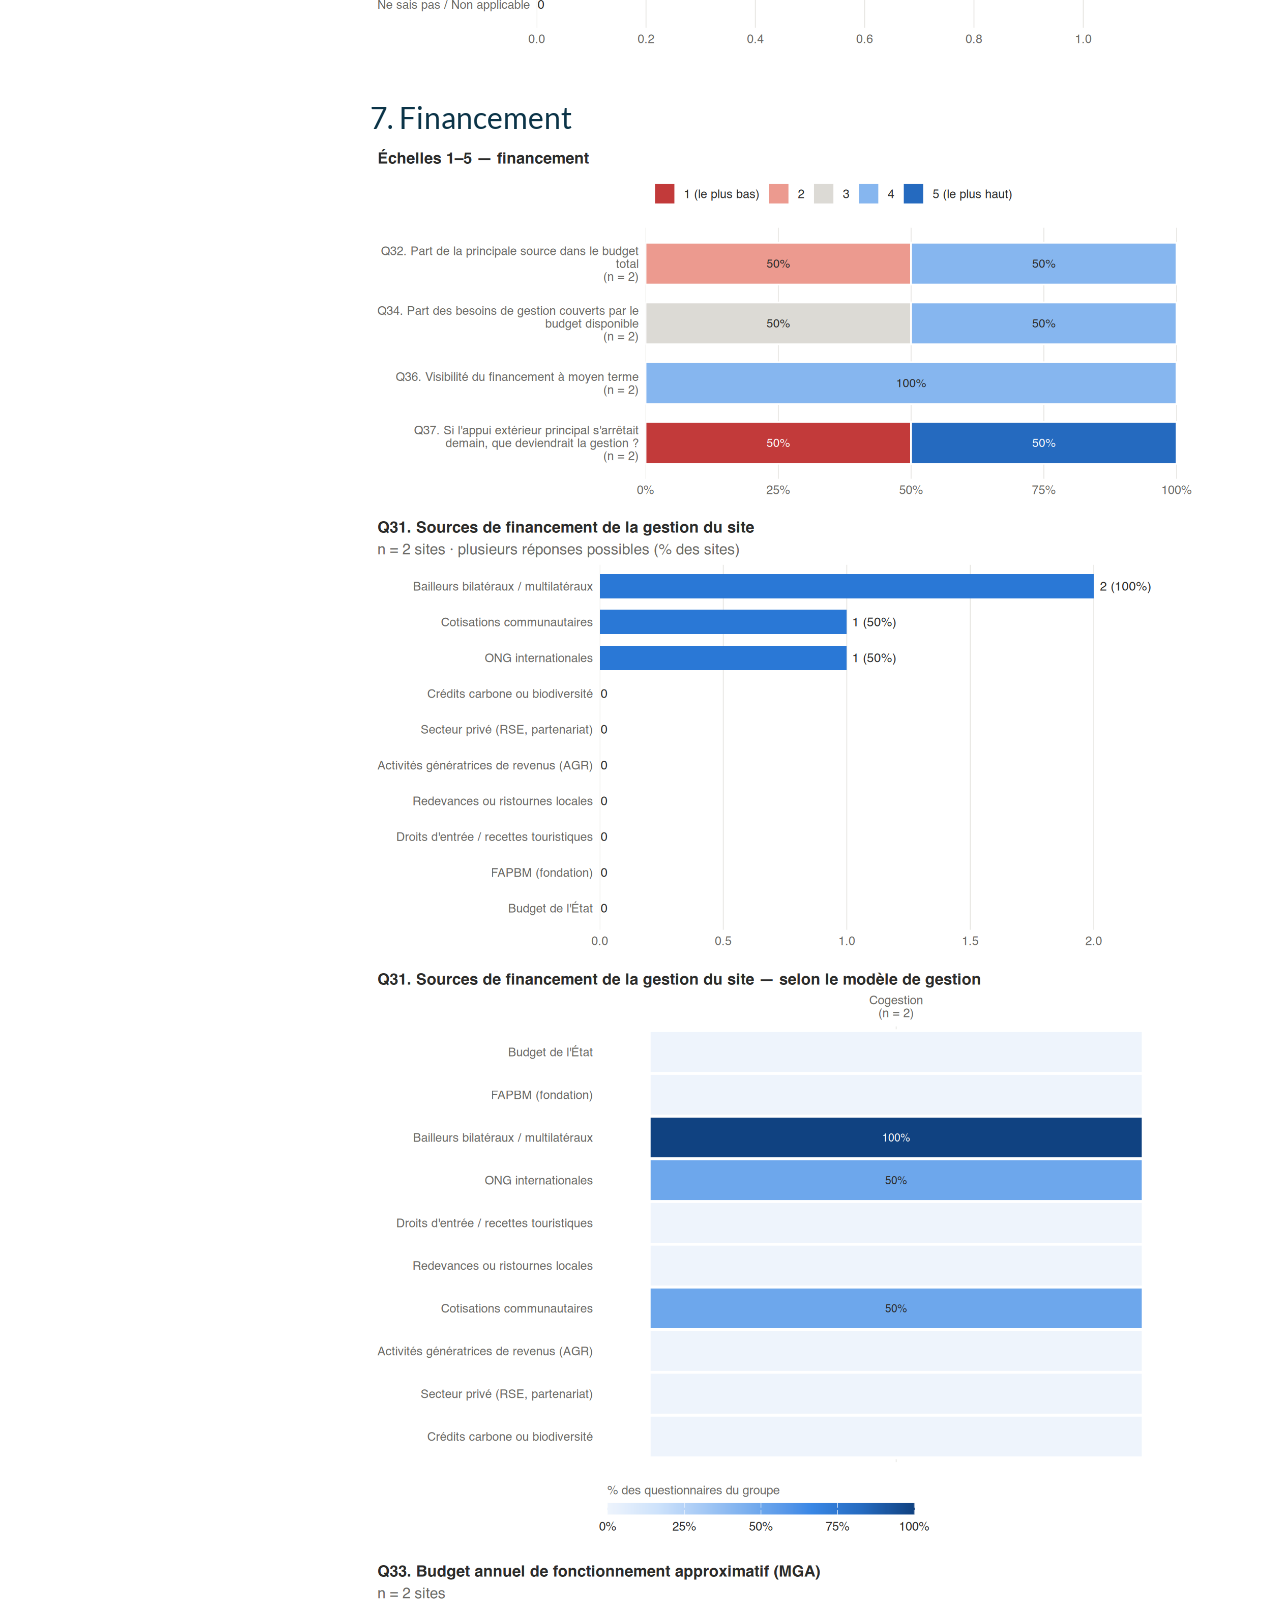
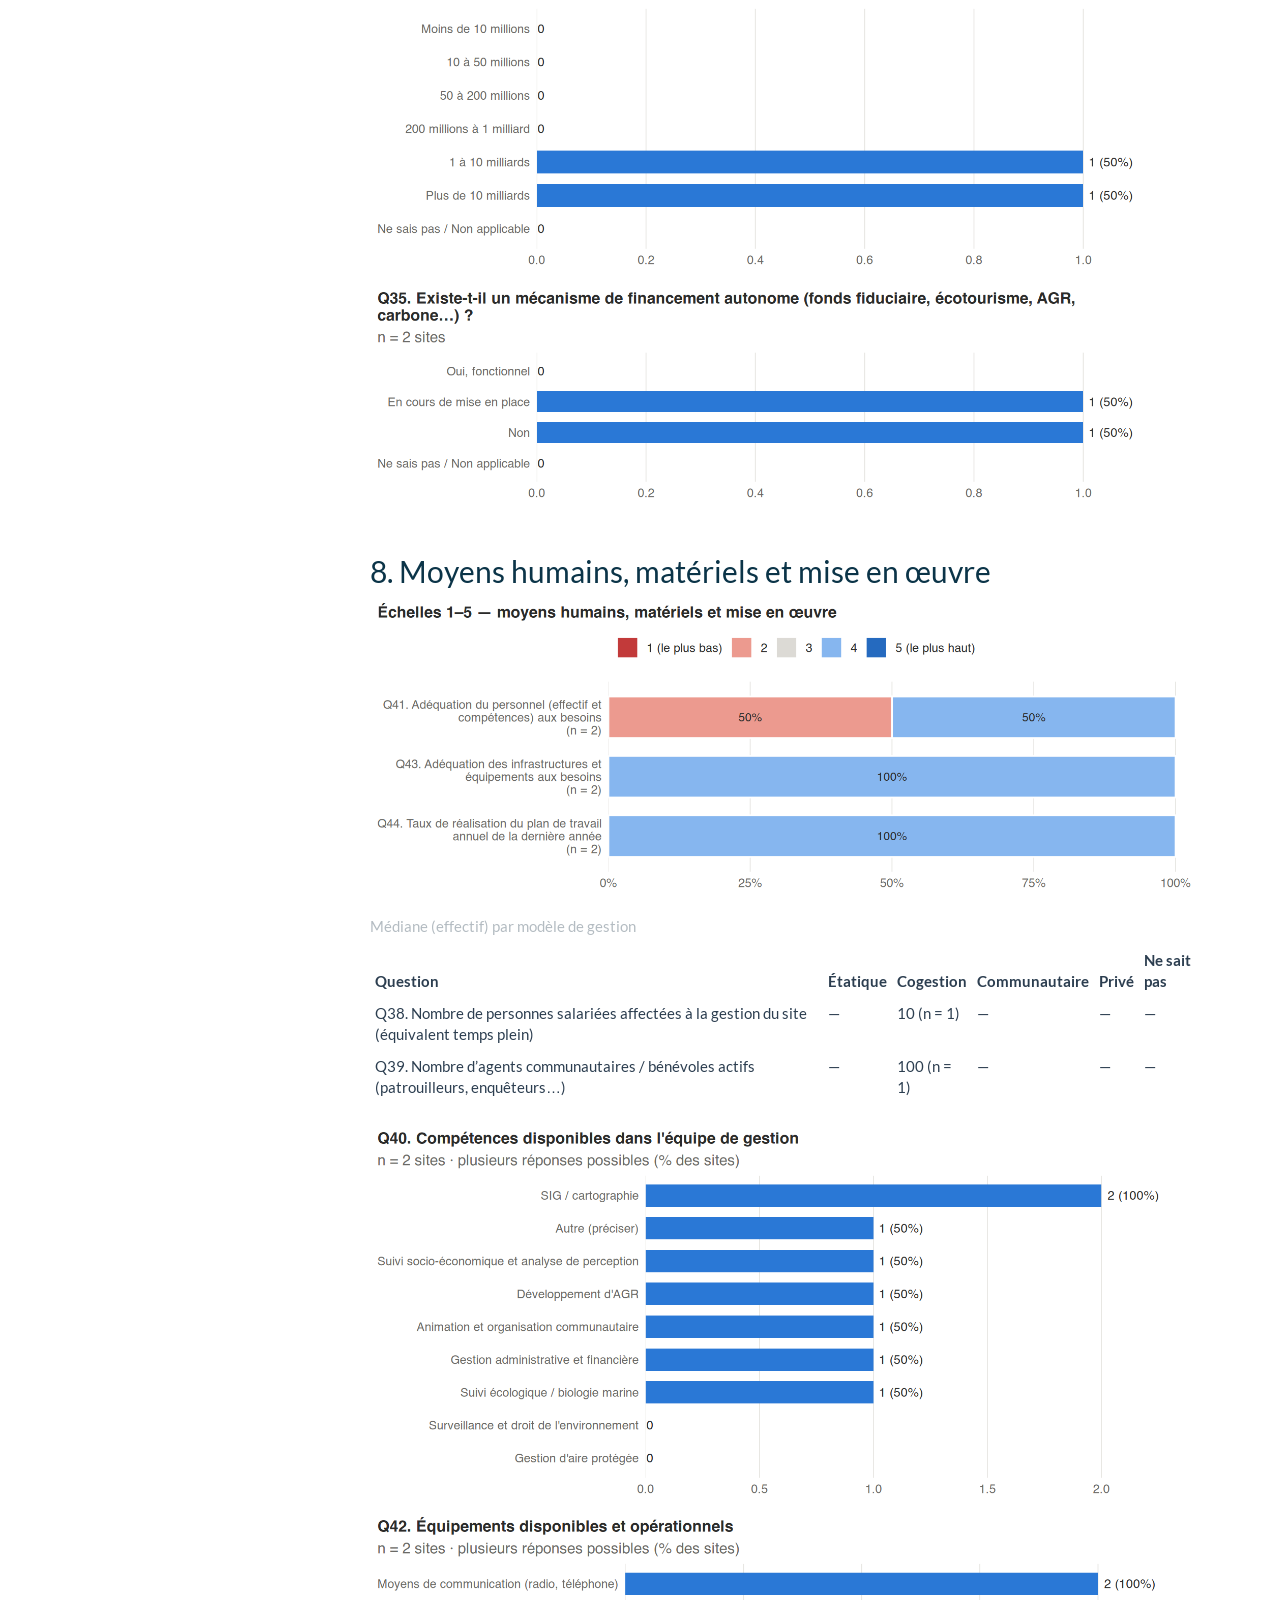
